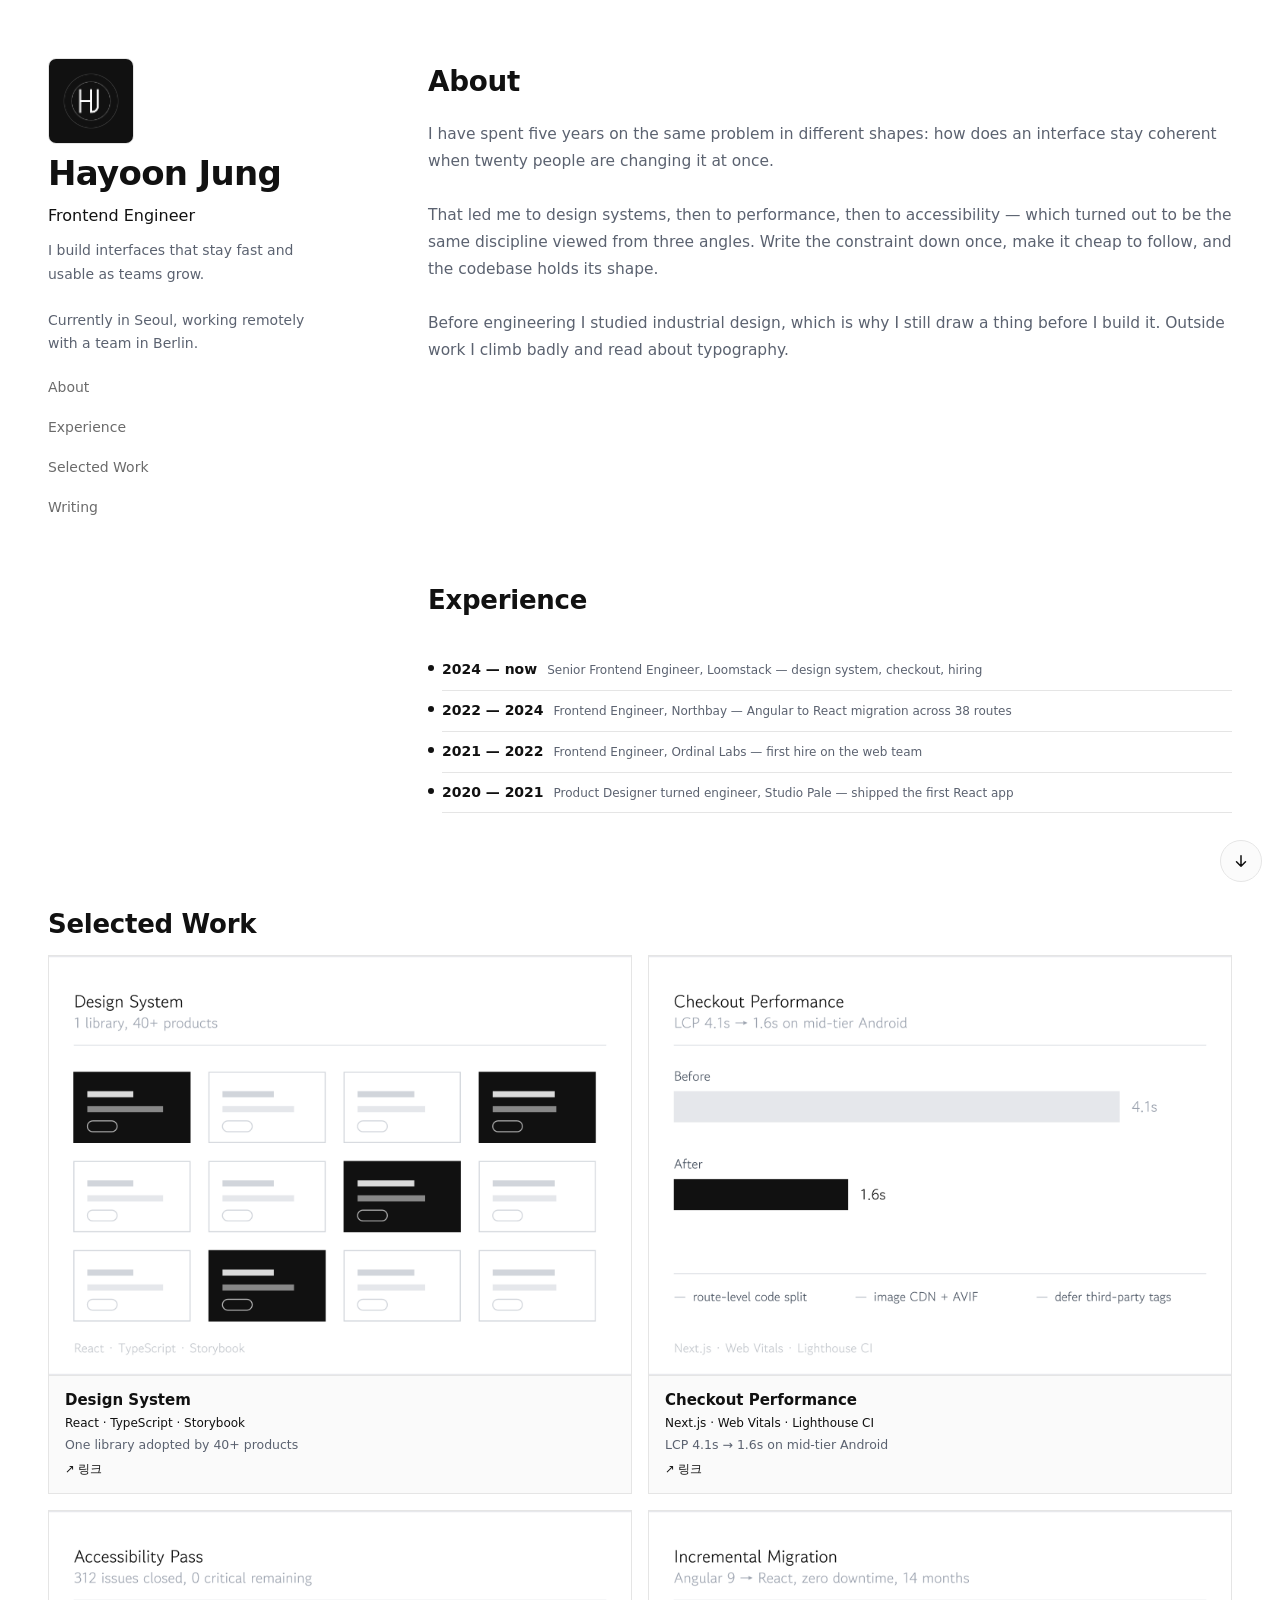
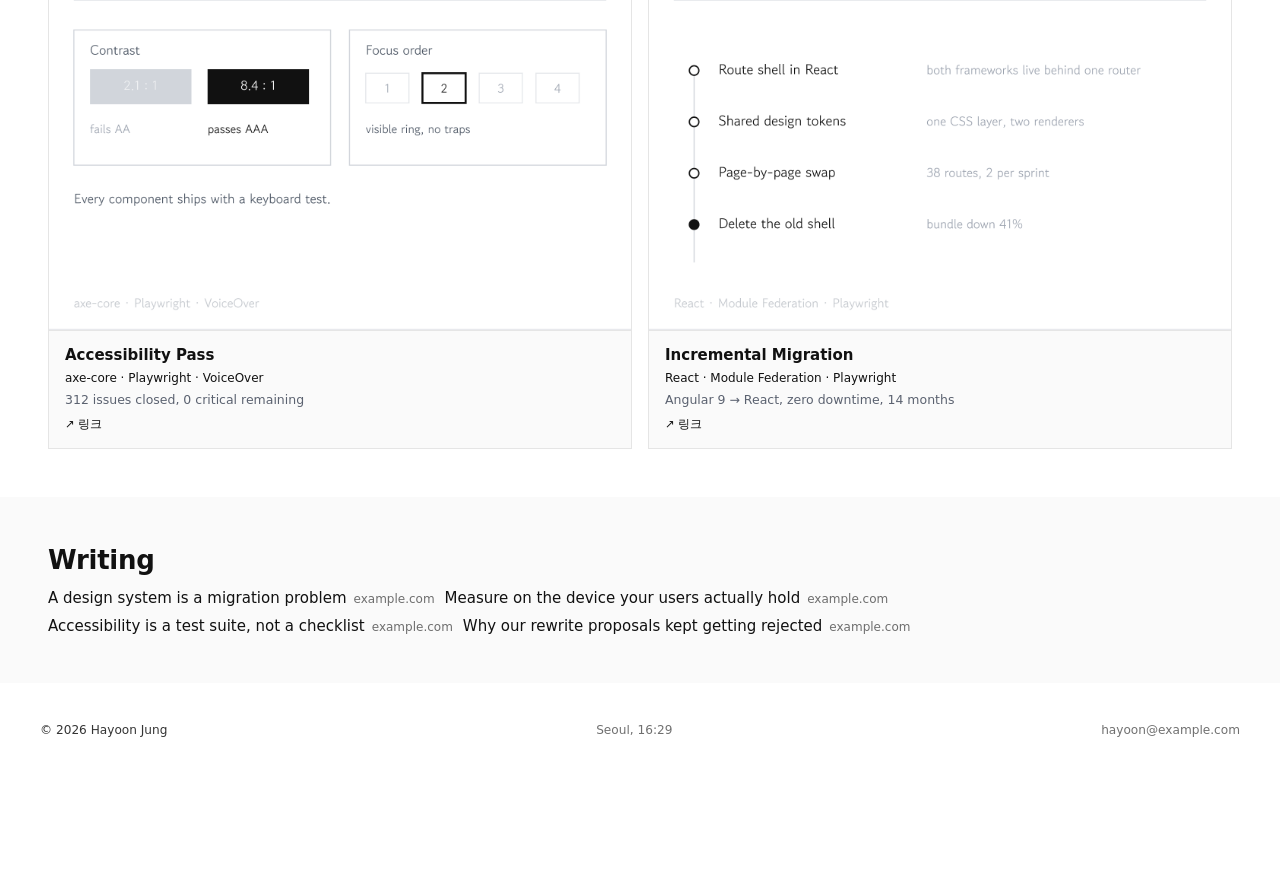
==== index.html @ 818fad0f "견본 15 — 해외 시니어 미니멀형 프론트엔드 포트폴리오 왼쪽 고정 레일 + 오른쪽 스크롤(sticky-split), 아이보리 블랙, 영문. 자격·수상 대신 프로젝트 4개와 각각의" ====
<!doctype html>
<html lang="en">
<head>
  <meta charset="utf-8" />
  <meta name="viewport" content="width=device-width, initial-scale=1" />
  <title>Hayoon Jung — Frontend Engineer</title>
  <meta name="description" content="Frontend engineer with five years on design systems, performance and accessibility. Four selected projects, each with the number that mattered." />
  <meta property="og:type" content="website" />
  <meta property="og:title" content="Hayoon Jung — Frontend Engineer" />
  <meta property="og:description" content="Frontend engineer with five years on design systems, performance and accessibility. Four selected projects, each with the number that mattered." />
  <meta name="twitter:card" content="summary" />
  <link rel="icon" href="data:image/svg+xml,%3Csvg%20xmlns%3D%22http%3A%2F%2Fwww.w3.org%2F2000%2Fsvg%22%20viewBox%3D%220%200%2064%2064%22%3E%3Crect%20width%3D%2264%22%20height%3D%2264%22%20rx%3D%2214%22%20fill%3D%22%23111111%22%2F%3E%3Ctext%20x%3D%2232%22%20y%3D%2234%22%20text-anchor%3D%22middle%22%20dominant-baseline%3D%22central%22%20font-family%3D%22system-ui%2Csans-serif%22%20font-size%3D%2240%22%20font-weight%3D%22700%22%20fill%3D%22%23fff%22%3EH%3C%2Ftext%3E%3C%2Fsvg%3E" />
  <link rel="stylesheet" href="./assets/site.css" />
</head>
<body>
  <div class="wf-page" style="font-family:'Inter', -apple-system, 'Segoe UI', 'Malgun Gothic', 'Apple SD Gothic Neo', 'Noto Sans KR', system-ui, sans-serif;background:#ffffff;--wf-bg:#ffffff;--wf-text:#111111;color:#111111;--wf-surface:#fafafa;--wf-line:#e5e5e5;--wf-muted:#525252;--wf-accent:#111111;--wf-max:1240px;padding:10px 0px;--fx-dot-color:#a3a3a3;--fx-star-color:#525252;--fx-char-color:#111111;gap:0px">
    <div class="wf" style="grid-template-columns:380px minmax(0, 1fr);grid-template-rows:1fr auto;gap:0px">
    <aside class="wf__region is-sticky" style="grid-column:1;grid-row:1 / 3;min-height:520px;border-radius:0px;border-width:0px;border-color:var(--wf-line, currentColor);padding:min(48px, 6vw);line-height:1.65;--wf-muted:#5b6270">
      <div class="wf-aside" style="align-items:flex-start">
        <img class="wf-aside__photo" src="./assets/images/imgp15mark.png" alt="HJ monogram" loading="lazy" style="object-fit:cover;width:86px;height:86px" />
        <h2 class="wf-aside__name">Hayoon Jung</h2>
        <p class="wf-aside__role">Frontend Engineer</p>
        <p class="wf-aside__bio">I build interfaces that stay fast and usable as teams grow.<br /><br />Currently in Seoul, working remotely with a team in Berlin.</p>
        <nav class="wf-nav wf-nav--v" style="gap:10px">
        <a href="#about" class="wf-nav__item">About</a>
        <a href="#experience" class="wf-nav__item">Experience</a>
        <a href="#selected-work" class="wf-nav__item">Selected Work</a>
        <a href="#writing" class="wf-nav__item">Writing</a>
      </nav>
      </div>
    </aside>
    <section class="wf__region" id="about" style="grid-column:2;grid-row:1;min-height:520px;border-radius:0px;border-width:0px;border-color:var(--wf-line, currentColor);padding:min(48px, 6vw);--wf-fs:16px;line-height:1.75;--wf-muted:#5b6270" data-fx="reveal" data-fx-preset="rise" data-fx-duration="700" data-fx-distance="18">
      <div class="wf-sec" style="align-items:flex-start">
        <h2 class="wf-sec__title">About</h2>
        <div class="wf-sec__cols" style="grid-template-columns:repeat(1, minmax(0, 1fr))">
          <p class="wf-sec__body">I have spent five years on the same problem in different shapes: how does an interface stay coherent when twenty people are changing it at once.<br /><br />That led me to design systems, then to performance, then to accessibility — which turned out to be the same discipline viewed from three angles. Write the constraint down once, make it cheap to follow, and the codebase holds its shape.<br /><br />Before engineering I studied industrial design, which is why I still draw a thing before I build it. Outside work I climb badly and read about typography.</p>
        </div>
        
      </div>
    </section>
    <section class="wf__region" id="experience" style="grid-column:2;grid-row:2;min-height:240px;border-radius:0px;border-width:0px;border-color:var(--wf-line, currentColor);padding:min(48px, 6vw);line-height:1.7;--wf-muted:#5b6270" data-fx="reveal" data-fx-preset="rise" data-fx-duration="700" data-fx-distance="18">
      <div class="wf-sec" style="align-items:flex-start">
        <h2 class="wf-sec__title">Experience</h2>
        <div class="wf-sec__cols" style="grid-template-columns:repeat(1, minmax(0, 1fr))">
          <p class="wf-sec__body"></p>
        </div>
        <ol class="wf-time"><li class="wf-time__row"><b>2024 — now</b><span>Senior Frontend Engineer, Loomstack — design system, checkout, hiring</span></li><li class="wf-time__row"><b>2022 — 2024</b><span>Frontend Engineer, Northbay — Angular to React migration across 38 routes</span></li><li class="wf-time__row"><b>2021 — 2022</b><span>Frontend Engineer, Ordinal Labs — first hire on the web team</span></li><li class="wf-time__row"><b>2020 — 2021</b><span>Product Designer turned engineer, Studio Pale — shipped the first React app</span></li></ol>
      </div>
    </section>
    </div>
    <div class="wf wf--row" style="grid-template-columns:repeat(1, minmax(0, 1fr));gap:0px">
      <section class="wf__region" id="selected-work" style="min-height:300px;border-radius:0px;border-width:0px;border-color:var(--wf-line, currentColor);padding:min(48px, 6vw);--wf-muted:#5b6270" data-fx="reveal" data-fx-preset="rise" data-fx-duration="760" data-fx-distance="22">
      <div class="wf-gal">
        <h2 class="wf-sec__title">Selected Work</h2>
        <div class="wf-gal__grid" style="grid-template-columns:repeat(2, minmax(0, 1fr))">
          <a class="wf-card has-detail" href="#detail-x1-1-1"><span class="wf-card__thumb" style="padding-bottom:72%"><img class="wf-card__img" src="./assets/images/imgp15w1.png" alt="Design system component library" loading="lazy" style="object-fit:cover" /></span><span class="wf-card__body">
              <b class="wf-card__title">Design System</b>
              <span class="wf-card__stack">React · TypeScript · Storybook</span>
              <span class="wf-card__desc">One library adopted by 40+ products</span>
              <span class="wf-card__link">↗ 링크</span>
            </span></a>
          <a class="wf-card has-detail" href="#detail-x1-1-2"><span class="wf-card__thumb" style="padding-bottom:72%"><img class="wf-card__img" src="./assets/images/imgp15w2.png" alt="Checkout performance before and after" loading="lazy" style="object-fit:cover" /></span><span class="wf-card__body">
              <b class="wf-card__title">Checkout Performance</b>
              <span class="wf-card__stack">Next.js · Web Vitals · Lighthouse CI</span>
              <span class="wf-card__desc">LCP 4.1s → 1.6s on mid-tier Android</span>
              <span class="wf-card__link">↗ 링크</span>
            </span></a>
          <a class="wf-card has-detail" href="#detail-x1-1-3"><span class="wf-card__thumb" style="padding-bottom:72%"><img class="wf-card__img" src="./assets/images/imgp15w3.png" alt="Accessibility contrast and focus order" loading="lazy" style="object-fit:cover" /></span><span class="wf-card__body">
              <b class="wf-card__title">Accessibility Pass</b>
              <span class="wf-card__stack">axe-core · Playwright · VoiceOver</span>
              <span class="wf-card__desc">312 issues closed, 0 critical remaining</span>
              <span class="wf-card__link">↗ 링크</span>
            </span></a>
          <a class="wf-card has-detail" href="#detail-x1-1-4"><span class="wf-card__thumb" style="padding-bottom:72%"><img class="wf-card__img" src="./assets/images/imgp15w4.png" alt="Incremental migration timeline" loading="lazy" style="object-fit:cover" /></span><span class="wf-card__body">
              <b class="wf-card__title">Incremental Migration</b>
              <span class="wf-card__stack">React · Module Federation · Playwright</span>
              <span class="wf-card__desc">Angular 9 → React, zero downtime, 14 months</span>
              <span class="wf-card__link">↗ 링크</span>
            </span></a>
        </div>
        <div class="wf-detail" id="detail-x1-1-1">
            <a class="wf-detail__scrim" href="#" aria-label="닫기"></a>
            <div class="wf-detail__box">
              <a class="wf-detail__close" href="#" aria-label="닫기">✕</a>
              <img class="wf-detail__img" src="./assets/images/imgp15w1.png" alt="Design system component library" loading="lazy" style="object-fit:cover" />
              <b class="wf-detail__title">Design System</b>
              <span class="wf-card__stack">React · TypeScript · Storybook</span>
              <p class="wf-detail__body">The problem — six teams had six button components. None of them agreed on focus states, and two were inaccessible.<br /><br />What I did — built a single library with tokens for colour, spacing and motion, then wrote a codemod so teams could migrate a screen in an afternoon rather than a sprint.<br /><br />The number that mattered — adoption. 40+ products on the library within a year, because migrating was cheaper than not migrating. That was the design goal, not the component API.</p>
              <a class="wf-card__link" href="https://github.com/" target="_blank" rel="noreferrer noopener">↗ 링크 열기</a>
            </div>
          </div>
        <div class="wf-detail" id="detail-x1-1-2">
            <a class="wf-detail__scrim" href="#" aria-label="닫기"></a>
            <div class="wf-detail__box">
              <a class="wf-detail__close" href="#" aria-label="닫기">✕</a>
              <img class="wf-detail__img" src="./assets/images/imgp15w2.png" alt="Checkout performance before and after" loading="lazy" style="object-fit:cover" />
              <b class="wf-detail__title">Checkout Performance</b>
              <span class="wf-card__stack">Next.js · Web Vitals · Lighthouse CI</span>
              <p class="wf-detail__body">The problem — checkout felt fine on our laptops and was unusable on the devices most of our customers actually had.<br /><br />What I did — measured on a real mid-tier Android instead of a throttled desktop, then went after the three biggest costs: route-level code splitting, an image CDN with AVIF, and deferring third-party tags that nobody owned.<br /><br />The number that mattered — 4.1s to 1.6s LCP, and a Lighthouse CI budget in the pipeline so it stays there. Conversion moved too, but the budget is what keeps it honest.</p>
              <a class="wf-card__link" href="https://github.com/" target="_blank" rel="noreferrer noopener">↗ 링크 열기</a>
            </div>
          </div>
        <div class="wf-detail" id="detail-x1-1-3">
            <a class="wf-detail__scrim" href="#" aria-label="닫기"></a>
            <div class="wf-detail__box">
              <a class="wf-detail__close" href="#" aria-label="닫기">✕</a>
              <img class="wf-detail__img" src="./assets/images/imgp15w3.png" alt="Accessibility contrast and focus order" loading="lazy" style="object-fit:cover" />
              <b class="wf-detail__title">Accessibility Pass</b>
              <span class="wf-card__stack">axe-core · Playwright · VoiceOver</span>
              <p class="wf-detail__body">The problem — an audit came back with 312 findings and the team had no idea where to start.<br /><br />What I did — sorted by &quot;how many screens does this touch&quot;, fixed the shared components first, and added axe-core to the component test suite so the same class of bug could not come back.<br /><br />The number that mattered — not 312 closed, but zero critical issues twelve months later. The suite catches them before review now.</p>
              <a class="wf-card__link" href="https://github.com/" target="_blank" rel="noreferrer noopener">↗ 링크 열기</a>
            </div>
          </div>
        <div class="wf-detail" id="detail-x1-1-4">
            <a class="wf-detail__scrim" href="#" aria-label="닫기"></a>
            <div class="wf-detail__box">
              <a class="wf-detail__close" href="#" aria-label="닫기">✕</a>
              <img class="wf-detail__img" src="./assets/images/imgp15w4.png" alt="Incremental migration timeline" loading="lazy" style="object-fit:cover" />
              <b class="wf-detail__title">Incremental Migration</b>
              <span class="wf-card__stack">React · Module Federation · Playwright</span>
              <p class="wf-detail__body">The problem — a rewrite had been proposed twice and rejected twice, correctly. The application could not stop shipping for a year.<br /><br />What I did — put a React shell around the existing router so both frameworks could run behind one URL space, shared the design tokens as a plain CSS layer, then moved two routes per sprint.<br /><br />The number that mattered — zero downtime across 38 routes, and a 41% smaller bundle once the old shell came out. Slower than a rewrite on paper. Finished, which the rewrites never were.</p>
              <a class="wf-card__link" href="https://github.com/" target="_blank" rel="noreferrer noopener">↗ 링크 열기</a>
            </div>
          </div>
      </div>
    </section>
    </div>
    <div class="wf wf--row" style="grid-template-columns:repeat(1, minmax(0, 1fr));gap:0px">
      <section class="wf__region" id="writing" style="min-height:180px;border-radius:0px;border-width:0px;border-color:var(--wf-line, currentColor);padding:min(48px, 6vw);background-color:#fafafa;--wf-muted:#5b6270" data-fx="reveal" data-fx-preset="rise" data-fx-duration="700" data-fx-distance="18">
      <div class="wf-links wf-links--text" style="align-items:flex-start">
        <h2 class="wf-sec__title">Writing</h2>
        <div class="wf-links__row">
          <a class="wf-link" href="https://example.com/" target="_blank" rel="noreferrer noopener">A design system is a migration problem<em class="wf-link__url">example.com</em></a>
          <a class="wf-link" href="https://example.com/" target="_blank" rel="noreferrer noopener">Measure on the device your users actually hold<em class="wf-link__url">example.com</em></a>
          <a class="wf-link" href="https://example.com/" target="_blank" rel="noreferrer noopener">Accessibility is a test suite, not a checklist<em class="wf-link__url">example.com</em></a>
          <a class="wf-link" href="https://example.com/" target="_blank" rel="noreferrer noopener">Why our rewrite proposals kept getting rejected<em class="wf-link__url">example.com</em></a>
        </div>
      </div>
    </section>
    </div>
    <div class="wf wf--row" style="grid-template-columns:repeat(1, minmax(0, 1fr));gap:0px">
      <div class="wf__region" id="contact" style="min-height:180px;border-radius:0px;border-width:0px;border-color:var(--wf-line, currentColor);padding:min(40px, 6vw);--wf-fs:14px;--wf-muted:#5b6270"><footer class="wf-bar wf-bar--foot" style="justify-content:space-between">
        <span class="wf-foot__text">© 2026 Hayoon Jung</span>
        
        <span class="wf-foot__time" data-wf-clock="Asia/Seoul" data-wf-city="Seoul">Seoul, 16:29</span>
        <a class="wf-foot__mail" href="mailto:hayoon@example.com">hayoon@example.com</a>
      </footer></div>
    </div>
    <a class="wf-down" href="#about" aria-label="아래로 이동"><svg width="18" height="18" viewBox="0 0 24 24" fill="none" stroke="currentColor" stroke-width="2" stroke-linecap="round" stroke-linejoin="round"><path d="M12 5v14M6 13l6 6 6-6"/></svg></a>
  </div>
  <script type="module" src="./assets/init.js"></script>
</body>
</html>
---- assets/site.css ----
/* 레이아웃 + 파트 스타일. 편집기 전용 규칙은 걷어냈습니다. */
@font-face{font-family:'Inter';font-style:normal;font-weight:400;font-display:swap;src:url(./fonts/inter-400.woff2) format('woff2');}
@font-face{font-family:'Inter';font-style:normal;font-weight:700;font-display:swap;src:url(./fonts/inter-700.woff2) format('woff2');}

/**
 * _core/core.css
 * 모든 효과가 공유하는 최소한의 기반 스타일.
 * 이 파일 하나만 먼저 불러오고, 효과별 style.css를 뒤에 붙이면 됩니다.
 */

/* ------------------------------------------------------------------ *
 * 공용 토큰
 * 포트폴리오 테마에 맞춰 :root에서 덮어쓰면 8개 효과가 한꺼번에 따라옵니다.
 * ------------------------------------------------------------------ */
:root {
  --fx-ease: cubic-bezier(0.22, 1, 0.36, 1);      /* 감속 위주, 고급스러운 느낌 */
  --fx-ease-out: cubic-bezier(0.16, 1, 0.3, 1);
  --fx-duration: 420ms;
  --fx-duration-fast: 220ms;

  --fx-radius: 16px;
  --fx-surface: #ffffff;
  --fx-surface-2: #f4f5f7;
  --fx-border: rgba(0, 0, 0, 0.08);
  --fx-text: #16181d;
  --fx-text-dim: #6b7280;
  --fx-accent: #5b5bd6;
  --fx-glare: rgba(255, 255, 255, 0.55);
  --fx-shadow: 0 10px 30px -12px rgba(16, 18, 29, 0.28);
}
@media (prefers-color-scheme: dark) {
  :root {
    --fx-surface: #16181d;
    --fx-surface-2: #1e2027;
    --fx-border: rgba(255, 255, 255, 0.1);
    --fx-text: #f2f3f5;
    --fx-text-dim: #9ca3af;
    --fx-glare: rgba(255, 255, 255, 0.22);
    --fx-shadow: 0 12px 34px -14px rgba(0, 0, 0, 0.7);
  }
}
/* 사용자가 테마 토글로 강제 지정하는 경우 (html[data-theme]) */
:root[data-theme='dark'] {
  --fx-surface: #16181d;
  --fx-surface-2: #1e2027;
  --fx-border: rgba(255, 255, 255, 0.1);
  --fx-text: #f2f3f5;
  --fx-text-dim: #9ca3af;
  --fx-glare: rgba(255, 255, 255, 0.22);
  --fx-shadow: 0 12px 34px -14px rgba(0, 0, 0, 0.7);
}
:root[data-theme='light'] {
  --fx-surface: #ffffff;
  --fx-surface-2: #f4f5f7;
  --fx-border: rgba(0, 0, 0, 0.08);
  --fx-text: #16181d;
  --fx-text-dim: #6b7280;
  --fx-glare: rgba(255, 255, 255, 0.55);
  --fx-shadow: 0 10px 30px -12px rgba(16, 18, 29, 0.28);
}
/* ------------------------------------------------------------------ *
 * 마운트 상태 클래스
 * ------------------------------------------------------------------ */

/* JS가 붙었다는 표시. CSS에서 "JS 없을 때"와 분기할 때 씁니다. */
.fx {
  /* 3D 변환 시 텍스트가 흐려지는 것을 줄입니다. */
  -webkit-font-smoothing: antialiased;
}
/*
 * 가드에 걸려 꺼진 상태.
 * 왜 꺼졌는지는 DOM의 data-fx-skipped 속성에 남습니다.
 * (devtools에서 요소를 보면 reduced-motion / no-webgl / device-tier 등이 보입니다)
 */
.fx-inert {
  /* 효과가 없어도 레이아웃이 깨지지 않도록 변환만 중립화합니다. */
  transform: none !important;
}
/* ------------------------------------------------------------------ *
 * 안전망
 * 개별 효과는 각자 가드를 갖지만, CSS 트랜지션까지 남는 경우를 대비합니다.
 * .fx 하위로만 좁게 적용해 페이지 전체 애니메이션을 건드리지 않습니다.
 * ------------------------------------------------------------------ */
@media (prefers-reduced-motion: reduce) {
  .fx,
  .fx * {
    animation-duration: 0.01ms !important;
    animation-iteration-count: 1 !important;
    transition-duration: 0.01ms !important;
    scroll-behavior: auto !important;
  }
}
/* ------------------------------------------------------------------ *
 * 접근성: 키보드 포커스는 어떤 3D 효과 위에서도 보여야 합니다.
 * ------------------------------------------------------------------ */
.fx :focus-visible,
.fx:focus-visible {
  outline: 2px solid var(--fx-accent);
  outline-offset: 3px;
  border-radius: 6px;
}
/* 스크린 리더 전용 텍스트(효과 설명 등에 사용) */
.fx-sr-only {
  position: absolute;
  width: 1px;
  height: 1px;
  padding: 0;
  margin: -1px;
  overflow: hidden;
  clip: rect(0, 0, 0, 0);
  white-space: nowrap;
  border: 0;
}

/* 캔버스(iframe) 안에서만 쓰이는 스타일. 에디터 UI로 새지 않습니다. */

* { box-sizing: border-box; }
html, body {
  margin: 0;
  padding: 0;
  min-height: 100%;
  -webkit-font-smoothing: antialiased;
}
button { font: inherit; color: inherit; }
/* 와이어프레임 안의 모든 글자에 적용되는 줄바꿈 규칙 */
.wf-page, .wf-page * {
  word-break: keep-all;       /* 한글: 어절 단위로 끊기 */
  overflow-wrap: anywhere;    /* 그래도 안 들어가면 강제로 */
}
/* ── 페이지 골격 ───────────────────────────────────────────── */

.wf-page {
  min-height: 100vh;
  display: flex;
  flex-direction: column;
  padding: 10px;
  /* 그리드 가이드(.wf-guide)의 기준 상자 */
  position: relative;
}
/*
 * 그리드 가이드 — 컬럼(연한 칠) + 거터(빈 칸)를 페이지 위에 겹쳐 그립니다.
 * 콘텐츠 최대 폭(--wf-max)에 맞춰 가운데 정렬되므로 본문 컬럼과 일치합니다.
 * 편집 화면 전용: 결과물 HTML에는 이 요소 자체가 나가지 않습니다.
 */
.wf-guide {
  position: absolute;
  top: 10px; bottom: 10px;
  max-width: var(--wf-max);
  margin: 0 auto;
  pointer-events: none;
  z-index: 30;
  background: repeating-linear-gradient(
    90deg,
    rgba(79, 107, 255, 0.09) 0,
    rgba(79, 107, 255, 0.09) var(--gcw),
    transparent var(--gcw),
    transparent calc(var(--gcw) + var(--ggap))
  );
  outline: 1px dashed rgba(79, 107, 255, 0.35);
  outline-offset: -1px;
}
.wf { display: grid; align-content: start; }
/* 뼈대 격자만 남는 높이를 채웁니다 — 추가 행이 위에 와도 흔들리지 않게
   :first-child가 아니라 '추가 행이 아닌 격자'로 가립니다. */
.wf-page > .wf:not(.wf--row) { flex: 1; }
.wf--row { position: relative; }
/* ── 영역 ──────────────────────────────────────────────────── */

.wf__region {
  position: relative;
  display: flex; flex-direction: column;
  gap: 10px;
  min-width: 0;   /* grid 아이템 기본값(auto)이면 콘텐츠가 칸을 밀어냅니다 */
  min-height: 0;
  overflow: hidden;
  border-style: solid;
  border-color: transparent;
  transition: border-color 0.14s, background 0.14s;
}
.wf__region.is-filled {
  border-color: var(--wf-line, currentColor);
  cursor: pointer;
}
/*
 * 스크롤에 고정되는 영역.
 *
 * 두 가지가 빠져 있어서 **내려갈 때 아래 내용이 그대로 비쳐 보였습니다.**
 *
 *   z-index  없으면 `auto`입니다. sticky라도 나중에 오는 형제가 위로 올라오므로
 *            고정된 헤더 위로 본문이 지나갑니다.
 *   배경     영역 기본 배경은 투명입니다. 고정 헤더 뒤로 글자가 흘러가는 것이
 *            그대로 보입니다.
 *
 * 배경은 `--wf-bg` 변수로 받습니다. `inherit`으로 해 봤더니 투명이 그대로
 * 나왔습니다 — 상속은 **직접 부모**(.wf--row, 투명)에서 받고 조부모인
 * `.wf-page`까지 올라가지 않기 때문입니다. CSS 변수는 손자까지 상속되므로
 * 이 방법만 동작합니다. 테마가 바뀌면 따라오고, 사용자가 이 영역에 색을 정하면
 * 인라인이 이겨서 그 색을 씁니다.
 *
 * 값을 4로 둔 것은 편집 표식(.wf__tag는 3)보다는 위, 모달(40)보다는 아래라는 뜻입니다.
 * 더 세밀하게 겹치는 순서를 정하려면 영역 설정의 '레이어 순서'가 이 값을 덮습니다.
 */
.wf__region.is-sticky {
  position: sticky;
  top: 10px;
  align-self: start;
  z-index: 4;
  background-color: var(--wf-bg, transparent);
}
.wf__region.has-divider { border-bottom-color: var(--wf-line); }
/*
 * 내릴 땐 숨기고 올리면 보이는 고정 바(hideOnScroll).
 * 방향 감지는 캔버스(Canvas)와 결과물(init.js)의 몇 줄짜리 리스너가 하고,
 * 여기서는 미끄러져 들어오고 나가는 움직임만 맡습니다.
 */
[data-hide-scroll],
.wf-headbar:has([data-hide-scroll]) { transition: transform 0.28s ease; }
.wf-nav-hidden { transform: translateY(-130%) !important; }
/* ── 메뉴 ──────────────────────────────────────────────────── */

/*
 * gap 기본값이 CSS에 있어야 합니다.
 *
 * 캔버스의 Menu는 `gap`을 인라인으로 주는데(기본 26px), 내보내기의 `menuHTML`은
 * 파트가 gap을 정해 두지 않으면 인라인을 아예 안 붙였습니다. Top Header·Header는
 * gap 옵션이 없어서 **결과물에서만 메뉴가 다 붙어 버렸습니다.**
 * 기본값을 CSS로 내려 두면 인라인이 있든 없든 같은 모양이 됩니다.
 */
.wf-nav { display: flex; align-items: center; flex-wrap: wrap; gap: 26px; }
.wf-nav--v { flex-direction: column; align-items: flex-start; gap: 10px; }
.wf-nav__item {
  background: none; border: 0; padding: 3px 0;
  font-size: 0.9333em; cursor: pointer;
  opacity: 0.62;
  border-bottom: 1.5px solid transparent;
}
.wf-nav__item:hover { opacity: 1; }
.wf-nav__item.is-current { opacity: 1; font-weight: 600; border-bottom-color: var(--wf-accent); }
/* ── 다크/라이트 토글 버튼 ─────────────────────────────────────
 * 라이트에서는 달(☾), 다크에서는 해(☀)를 보여줍니다 — 누르면 무엇이
 * 되는지를 아이콘이 말해 줍니다. 색 전환은 .wf-page의 토큰 교체가 맡고,
 * 여기서는 부드럽게 넘어가는 transition만 둡니다. */
.wf-mode {
  flex: none;
  width: 32px; height: 32px;
  display: inline-flex; align-items: center; justify-content: center;
  border: 1px solid var(--wf-line, currentColor);
  /* 원이 아니라 살짝 둥근 사각형 — 요즘 툴바 버튼의 관습입니다. */
  border-radius: 8px;
  background: var(--wf-surface, transparent);
  color: inherit;
  line-height: 1;
  cursor: pointer;
  opacity: 0.85;
  transition: border-color 0.18s, background 0.18s, opacity 0.18s;
}
.wf-mode:hover { border-color: var(--wf-accent); opacity: 1; }
.wf-mode__sun { display: none; }
.wf-page.is-dark .wf-mode__sun { display: inline; }
.wf-page.is-dark .wf-mode__moon { display: none; }
/* 토큰이 갈아끼워질 때 화면 전체가 부드럽게 넘어갑니다. */
.wf-page { transition: background 0.25s ease, color 0.25s ease; }
/* ── 파트 ──────────────────────────────────────────────────── */

.wf-bar {
  display: flex; align-items: center; gap: 16px;
  width: 100%; min-width: 0;
  flex-wrap: wrap;
}
.wf-bar > * { min-width: 0; }
.wf-bar__logo {
  font-size: 1.1333em; font-weight: 700;
  white-space: nowrap; overflow: hidden; text-overflow: ellipsis;
  flex: 0 1 auto;
}
.wf-bar--foot { font-size: 0.8667em; opacity: 0.85; }
.wf-foot__mail { opacity: 0.7; }
.wf-foot__time { font-variant-numeric: tabular-nums; opacity: 0.7; }
.wf-btn {
  display: inline-block;
  padding: 11px 24px;
  background: var(--wf-accent);
  color: #fff;
  font-size: 0.9333em; font-weight: 600;
  border-radius: inherit;
  /* 결과물에서는 <a>라 밑줄이 붙습니다 — 캔버스의 <button>과 같게 지웁니다. */
  text-decoration: none;
}
.wf-btn--sm { padding: 7px 15px; font-size: 0.8667em; }
.wf-hero {
  min-width: 0;
  display: flex; flex-direction: column; gap: 16px;
  justify-content: center; flex: 1;
  width: 100%; max-width: var(--wf-max); margin: 0 auto;
}
.wf-hero__title { margin: 0; line-height: 1.15; white-space: pre-line; letter-spacing: -0.02em; }
.wf-hero__sub { margin: 0; font-size: 1.1333em; color: var(--wf-muted); white-space: pre-line; }
.wf-aside {
  min-width: 0; display: flex; flex-direction: column; gap: 10px; width: 100%; }
.wf-aside__name { margin: 0; font-size: 2.2667em; line-height: 1.15; letter-spacing: -0.02em; }
.wf-aside__role { margin: 0; font-size: 1.0667em; }
.wf-aside__bio { margin: 0 0 8px; font-size: 0.9333em; color: var(--wf-muted); white-space: pre-line; }
.wf-sec {
  min-width: 0; display: flex; flex-direction: column; gap: 14px; width: 100%; max-width: var(--wf-max); margin: 0 auto; }
.wf-sec__title { margin: 0; font-size: 1.7333em; letter-spacing: -0.01em; }
.wf-sec__cols { display: grid; gap: 22px; width: 100%; }
.wf-sec__cols > * { min-width: 0; }
.wf-sec__body { margin: 0; font-size: 0.9667em; line-height: 1.75; color: var(--wf-muted); white-space: pre-line; }
.wf-gal {
  min-width: 0; display: flex; flex-direction: column; gap: 16px; width: 100%; max-width: var(--wf-max); margin: 0 auto; }
.wf-gal__grid { display: grid; gap: 16px; width: 100%; }
.wf-gal__grid > * { min-width: 0; }
.wf-card {
  display: flex; flex-direction: column;
  min-width: 0;
  background: var(--wf-surface);
  border: 1px solid var(--wf-line);
  border-radius: inherit;
  overflow: hidden;
}
.wf-card__thumb {
  position: relative; display: block; width: 100%;
  background: linear-gradient(135deg,
    color-mix(in srgb, var(--wf-accent) 14%, transparent),
    color-mix(in srgb, var(--wf-accent) 4%, transparent));
  border-bottom: 1px solid var(--wf-line);
}
.wf-card__thumb em {
  position: absolute; inset: 0;
  display: grid; place-items: center;
  font-style: normal; font-size: 0.8667em; color: var(--wf-muted);
}
.wf-card__body {
  display: flex; flex-direction: column; gap: 5px;
  padding: 14px 16px 16px;
  min-width: 0;
}
.wf-card__title { font-size: 1.0em; font-weight: 700; line-height: 1.35; }
.wf-card__stack { font-size: 0.8em; color: var(--wf-accent); }
.wf-card__desc { font-size: 0.8333em; line-height: 1.65; color: var(--wf-muted); }
.wf-card__link { margin-top: 2px; font-size: 0.7667em; color: var(--wf-accent); }
/* 태그 목록 (스킬 등) */
.wf-tags { display: flex; flex-wrap: wrap; gap: 7px; }
.wf-tag {
  display: inline-flex; align-items: baseline; gap: 5px;
  padding: 4px 11px;
  border: 1px solid var(--wf-line); border-radius: 999px;
  font-size: 0.8333em;
}
.wf-tag em { font-style: normal; font-size: 0.7em; color: var(--wf-muted); }
/* 깃허브 리드미 배지 — shields.io 모양. 브랜드색(--bdg-*)은 인라인으로 실립니다.
 * 밝은 브랜드색(노랑·하늘)은 techColors.js가 검정 글자를 골라 줍니다. */
.wf-tag--badge {
  border: 0;
  border-radius: 4px;
  padding: 5px 11px;
  background: var(--bdg-bg, #555);
  color: var(--bdg-fg, #fff);
  font-size: 0.7667em;
  font-weight: 600;
  letter-spacing: 0.01em;
  align-items: center; /* 로고와 글자의 세로 중심을 맞춥니다 (기본은 baseline) */
}
.wf-tag__logo { width: 1.05em; height: 1.05em; flex: none; }
.wf-tag--badge em {
  color: inherit;
  opacity: 0.8;
  margin-left: 7px;
  padding-left: 7px;
  border-left: 1px solid color-mix(in srgb, currentColor 35%, transparent);
}
/* ── 스킬 태그 마퀴 ─────────────────────────────────────────────
 * 같은 세트 두 벌을 이어 붙이고 트랙을 -50% 밀면 이음새 없이 무한히 흐릅니다.
 * 세트 안 간격과 세트 끝 여백(padding-right)이 같아야 이음새가 안 보입니다.
 * 양끝은 마스크로 페이드 — 잘려 나가는 태그가 부드럽게 사라집니다.
 */
.wf-marquee {
  width: 100%;
  overflow: hidden;
  -webkit-mask-image: linear-gradient(90deg, transparent, #000 8%, #000 92%, transparent);
  mask-image: linear-gradient(90deg, transparent, #000 8%, #000 92%, transparent);
}
.wf-marquee__track {
  display: flex;
  width: max-content;
  animation: wf-marquee var(--marq-t, 20s) linear infinite;
}
.wf-marquee__set { display: flex; gap: 7px; padding-right: 7px; }
@keyframes wf-marquee { to { transform: translateX(-50%); } }
@media (prefers-reduced-motion: reduce) {
  /* 흐르지 않고 보통 태그 줄처럼 놓입니다. 두 번째 벌은 치웁니다. */
  .wf-marquee__track { animation: none; flex-wrap: wrap; }
  .wf-marquee__set[aria-hidden] { display: none; }
  .wf-marquee { -webkit-mask-image: none; mask-image: none; }
}
/* ── 배너 ① Cover — 큰 이미지 + 문구 ──────────────────────────
 * 이미지는 절대 배치로 깔고 문구만 위로 띄웁니다. 어둡게(veil)는 필터가
 * 아니라 덮개입니다 — 필터로 하면 그 위 글자까지 함께 어두워집니다.
 */
.wf-cover {
  position: relative;
  display: flex; flex-direction: column;
  width: 100%;
  overflow: hidden;
  border-radius: inherit;
}
.wf-cover__img,
.wf-cover__empty {
  position: absolute; inset: 0;
  width: 100%; height: 100%;
  object-fit: cover;
  display: block;
}
/* 이미지가 없을 때 — 무엇을 채울 자리인지 보이는 은은한 격자 */
.wf-cover__empty {
  background:
    repeating-linear-gradient(45deg, var(--wf-surface, #8882) 0 10px, transparent 10px 20px),
    var(--wf-surface, #8881);
  opacity: 0.5;
}
.wf-cover__veil {
  position: absolute; inset: 0;
  background: #000;
  pointer-events: none;
}
.wf-cover__body {
  position: relative; z-index: 1;
  display: flex; flex-direction: column; gap: 8px;
  padding: min(40px, 5vw);
  max-width: var(--wf-max);
}
.wf-cover__title {
  font-size: clamp(1.4em, 4.4vw, 2.8em);
  font-weight: 800; line-height: 1.15; letter-spacing: -0.02em;
  color: #fff;
  white-space: pre-line;
  text-shadow: 0 2px 24px rgba(0, 0, 0, 0.35);
}
.wf-cover__sub { font-size: 1.0667em; color: rgba(255, 255, 255, 0.86); }
/* 켄번즈 — 아주 느린 확대. '움직임'보다 '숨쉬기'에 가깝습니다. */
.wf-cover.is-kb .wf-cover__img { animation: wf-kenburns 26s ease-in-out infinite alternate; }
@keyframes wf-kenburns {
  from { transform: scale(1) translate(0, 0); }
  to { transform: scale(1.12) translate(-1.5%, -1%); }
}
/*
 * 스크롤 따라 확대 — 배너가 화면을 지나는 동안 커집니다.
 * view() 타임라인이라 스크립트 0. 미지원이면 그냥 정지 이미지입니다.
 */
.wf-cover.is-zoom .wf-cover__img {
  animation: wf-cover-zoom linear both;
  animation-timeline: view();
  animation-range: cover 0% cover 100%;
  animation-duration: 1ms;   /* 뷰 타임라인에선 무시되지만 없으면 시작하지 않습니다 */
}
@keyframes wf-cover-zoom { from { transform: scale(1); } to { transform: scale(1.18); } }
@media (prefers-reduced-motion: reduce) {
  .wf-cover.is-kb .wf-cover__img,
  .wf-cover.is-zoom .wf-cover__img { animation: none; }
}
/* ── 배너 ② Marquee — 큰 글씨가 흐르는 띠 ────────────────────── */
.wf-mq {
  width: 100%;
  overflow: hidden;
  display: flex; align-items: center;
  border-radius: inherit;
}
.wf-mq__track {
  display: flex;
  width: max-content;
  animation: wf-marquee var(--mq-t, 26s) linear infinite;
  animation-direction: var(--mq-dir, normal);
}
.wf-mq__set { display: flex; align-items: center; }
.wf-mq__txt {
  font-size: var(--mq-size, 2.6em);
  font-weight: 800; letter-spacing: -0.02em; line-height: 1.1;
  white-space: nowrap;
}
.wf-mq__sep {
  font-size: calc(var(--mq-size, 2.6em) * 0.62);
  font-style: normal;
  color: var(--wf-accent);
  padding: 0 0.35em;
}
/* 윤곽 글자 — 채움을 비우고 선만 남깁니다. 큰 글씨에서 인상이 강합니다. */
.wf-mq.is-outline .wf-mq__txt {
  color: transparent;
  -webkit-text-stroke: 1.5px currentColor;
}
.wf-mq.is-pausable:hover .wf-mq__track { animation-play-state: paused; }
@media (prefers-reduced-motion: reduce) {
  /* 흐르지 않고 한 줄만 남깁니다 — 넘치는 부분은 잘립니다. */
  .wf-mq__track { animation: none; }
  .wf-mq__set[aria-hidden] { display: none; }
}
/* ── 배너 ③ CTA — 행동 유도 + 버튼 ───────────────────────────── */
.wf-cta {
  position: relative;
  display: flex; flex-direction: column; gap: 12px;
  width: 100%; max-width: var(--wf-max); margin: 0 auto;
  justify-content: center;
  border-radius: inherit;
}
.wf-cta__title {
  font-size: clamp(1.2em, 3vw, 1.9em);
  font-weight: 700; line-height: 1.25; letter-spacing: -0.01em;
}
.wf-cta__sub { font-size: 1.0667em; color: var(--wf-muted); }
.wf-cta__btn { margin-top: 6px; }
/*
 * 배경 그라디언트 흐름 — 강조색 주변을 아주 천천히 오갑니다.
 * 영역 배경색을 덮지 않도록 뒤에 깔고, 내용은 z-index로 올립니다.
 */
.wf-cta.is-grad::before {
  content: '';
  position: absolute; inset: calc(-1 * min(44px, 6vw));
  z-index: 0;
  border-radius: inherit;
  background: linear-gradient(
    100deg,
    color-mix(in srgb, var(--wf-accent) 22%, transparent),
    color-mix(in srgb, var(--wf-accent) 6%, transparent),
    color-mix(in srgb, var(--wf-accent) 22%, transparent)
  );
  background-size: 220% 100%;
  animation: wf-cta-grad 14s ease-in-out infinite alternate;
}
.wf-cta.is-grad > * { position: relative; z-index: 1; }
@keyframes wf-cta-grad { from { background-position: 0% 50%; } to { background-position: 100% 50%; } }
@media (prefers-reduced-motion: reduce) {
  .wf-cta.is-grad::before { animation: none; }
}
/* ── 영역 안 자유 배치 ─────────────────────────────────────────
 * 영역은 격자에 그대로 두고, **안의 항목들**(제목·부제·버튼 …)만 원하는
 * 자리에 놓습니다. 자리는 영역이 변수로 실어 보내고(--fiNx/--fiNy),
 * 실제 배치는 아래 nth-child 규칙이 합니다 — 마크업을 건드리지 않으므로
 * 캔버스와 내보낸 결과물이 같은 그림을 그립니다.
 *
 * 본문을 고를 때 편집 전용 클래스 이름(.wf__tag 등)을 쓰면 안 됩니다 — 내보낼 때
 * 그 규칙이 통째로 걷힙니다(stripEditorCss). 그래서 요소 이름으로 가릅니다.
 *
 * `> div`가 아니라 `> :not(span, button)`인 이유: 편집 화면에서는 파트 본문이 늘
 * div지만 **내보낸 결과물에서는 다릅니다.** 푸터 본문은 의미 태그를 살려 `<footer>`로
 * 나가므로 `> div`가 빗나가, 자유 배치를 켠 푸터가 편집 화면과 다르게 그려졌습니다.
 * 편집 표식은 span(칩·손잡이·배지)과 button(테두리 + 버튼)뿐이라 그 둘만 빼면
 * 본문이 정확히 잡힙니다 — button을 빼먹으면 + 버튼이 본문으로 오인되어
 * 끌기가 죽고 + 버튼 모양도 망가집니다(실제 있었던 사고).
 * `:not()`에 목록으로 넣으면 특이도가 태그 하나 값 그대로라 우선순위가 안 변합니다.
 */
.wf__region.is-freeitems > :not(span, button) {
  position: relative;
  height: 100%;
  display: block;
}
/*
 * 건드리지 않는 것들 — `.wf-i` 로 줄여 부릅니다(아래 선택자에 반복해 씁니다).
 *
 * 슬라이더의 라디오·트랙·점, 갤러리 상세 모달, 커버의 배경·가림막, 마퀴 트랙은
 * 자기 규칙(inset: 0 · position: fixed · width: max-content)으로 자리를
 * 잡습니다. 여기서 absolute와 left/top을 덮어씌우면 파트가 통째로 망가집니다 —
 * 트랙이 쪼그라들고, 상세 모달이 화면 밖으로 밀려납니다.
 *
 * :where()는 특이도가 0이라 아래 규칙들의 우선순위는 그대로입니다.
 * Wireframe.jsx의 FIXED_ITEMS와 **같은 목록**이어야 합니다 — 한쪽만 고치면
 * 끌 수는 있는데 화면은 안 따라오는(또는 그 반대) 상태가 됩니다.
 */
.wf__region.is-freeitems > :not(span, button) > *:not(:where(.wf-sld__r, .wf-sld__track, .wf-sld__dots, .wf-detail, .wf-cover__img, .wf-cover__empty, .wf-cover__veil, .wf-mq__track)) {
  position: absolute;
  margin: 0;
  max-width: 92%;
}
.wf__region.is-freeitems > :not(span, button) > *:not(:where(.wf-sld__r, .wf-sld__track, .wf-sld__dots, .wf-detail, .wf-cover__img, .wf-cover__empty, .wf-cover__veil, .wf-mq__track)):nth-child(1) { left: var(--fi1x, auto); top: var(--fi1y, auto); }
.wf__region.is-freeitems > :not(span, button) > *:not(:where(.wf-sld__r, .wf-sld__track, .wf-sld__dots, .wf-detail, .wf-cover__img, .wf-cover__empty, .wf-cover__veil, .wf-mq__track)):nth-child(2) { left: var(--fi2x, auto); top: var(--fi2y, auto); }
.wf__region.is-freeitems > :not(span, button) > *:not(:where(.wf-sld__r, .wf-sld__track, .wf-sld__dots, .wf-detail, .wf-cover__img, .wf-cover__empty, .wf-cover__veil, .wf-mq__track)):nth-child(3) { left: var(--fi3x, auto); top: var(--fi3y, auto); }
.wf__region.is-freeitems > :not(span, button) > *:not(:where(.wf-sld__r, .wf-sld__track, .wf-sld__dots, .wf-detail, .wf-cover__img, .wf-cover__empty, .wf-cover__veil, .wf-mq__track)):nth-child(4) { left: var(--fi4x, auto); top: var(--fi4y, auto); }
.wf__region.is-freeitems > :not(span, button) > *:not(:where(.wf-sld__r, .wf-sld__track, .wf-sld__dots, .wf-detail, .wf-cover__img, .wf-cover__empty, .wf-cover__veil, .wf-mq__track)):nth-child(5) { left: var(--fi5x, auto); top: var(--fi5y, auto); }
.wf__region.is-freeitems > :not(span, button) > *:not(:where(.wf-sld__r, .wf-sld__track, .wf-sld__dots, .wf-detail, .wf-cover__img, .wf-cover__empty, .wf-cover__veil, .wf-mq__track)):nth-child(6) { left: var(--fi6x, auto); top: var(--fi6y, auto); }
.wf__region.is-freeitems > :not(span, button) > *:not(:where(.wf-sld__r, .wf-sld__track, .wf-sld__dots, .wf-detail, .wf-cover__img, .wf-cover__empty, .wf-cover__veil, .wf-mq__track)):nth-child(7) { left: var(--fi7x, auto); top: var(--fi7y, auto); }
.wf__region.is-freeitems > :not(span, button) > *:not(:where(.wf-sld__r, .wf-sld__track, .wf-sld__dots, .wf-detail, .wf-cover__img, .wf-cover__empty, .wf-cover__veil, .wf-mq__track)):nth-child(8) { left: var(--fi8x, auto); top: var(--fi8y, auto); }
.wf__region.is-freeitems > :not(span, button) > *:not(:where(.wf-sld__r, .wf-sld__track, .wf-sld__dots, .wf-detail, .wf-cover__img, .wf-cover__empty, .wf-cover__veil, .wf-mq__track)):nth-child(9) { left: var(--fi9x, auto); top: var(--fi9y, auto); }
.wf__region.is-freeitems > :not(span, button) > *:not(:where(.wf-sld__r, .wf-sld__track, .wf-sld__dots, .wf-detail, .wf-cover__img, .wf-cover__empty, .wf-cover__veil, .wf-mq__track)):nth-child(10) { left: var(--fi10x, auto); top: var(--fi10y, auto); }
/* ── 배너 ④ Slider — 여러 장이 넘어가는 배너 ────────────────────
 * 넘김은 **라디오 + CSS**입니다. 스크립트가 죽어도 점·화살표는 그대로
 * 동작하고, 자동 넘김과 스와이프만 결과물의 init.js가 얹습니다.
 * 지금 몇 번째 장인지는 라디오가 들고 있고, 아래 생성 규칙이 트랙에는
 * `--i`(장 번호), 활성 장·점에는 `--on: 1`을 심습니다. 나머지 연출은
 * 그 두 변수만 읽습니다 — 전환 방식을 늘려도 규칙을 다시 쓸 일이 없습니다.
 */
.wf-sld {
  position: relative;
  width: 100%;
  height: var(--sld-h, 340px);
  overflow: hidden;
  border-radius: inherit;
}
/* 라디오는 상태 보관용입니다 — 화면에서 치우되 접근성 초점은 남깁니다. */
.wf-sld__r {
  position: absolute; width: 1px; height: 1px;
  opacity: 0; pointer-events: none; margin: 0;
}
.wf-sld__track { position: absolute; inset: 0; }
.wf-sld__slide { position: absolute; inset: 0; overflow: hidden; }
.wf-sld__img,
.wf-sld__empty {
  position: absolute; inset: 0;
  width: 100%; height: 100%;
  object-fit: cover; display: block;
}
.wf-sld__empty {
  background:
    repeating-linear-gradient(45deg, var(--wf-surface, #8882) 0 10px, transparent 10px 20px),
    var(--wf-surface, #8881);
  opacity: 0.5;
}
.wf-sld__veil { position: absolute; inset: 0; background: #000; pointer-events: none; }
.wf-sld__body {
  position: absolute; inset: 0;
  display: flex; flex-direction: column; gap: 8px;
  padding: min(40px, 5vw);
  z-index: 2;
}
.wf-sld__title {
  font-size: clamp(1.3em, 3.8vw, 2.4em);
  font-weight: 800; line-height: 1.15; letter-spacing: -0.02em;
  color: #fff; text-shadow: 0 2px 24px rgba(0, 0, 0, 0.35);
}
.wf-sld__sub { font-size: 1.0667em; color: rgba(255, 255, 255, 0.86); }
.wf-sld__btn { margin-top: 8px; }
/* ── 전환 4종 — 전부 --i / --on 만 읽습니다 ─────────────────── */

/* 밀기: 트랙을 통째로 옆으로 민다 */
.wf-sld--slide .wf-sld__track {
  display: flex; width: 100%; height: 100%;
  transform: translateX(calc(var(--i, 0) * -100%));
  transition: transform var(--sld-t, 600ms) cubic-bezier(0.4, 0, 0.2, 1);
}
.wf-sld--slide .wf-sld__slide { position: relative; inset: auto; flex: 0 0 100%; height: 100%; }
/* 페이드·덮기·확대: 겹쳐 두고 활성 장만 드러낸다 */
.wf-sld--fade .wf-sld__slide,
.wf-sld--cover .wf-sld__slide,
.wf-sld--zoom .wf-sld__slide { z-index: calc(var(--on, 0)); }
.wf-sld--fade .wf-sld__slide {
  opacity: var(--on, 0);
  transition: opacity var(--sld-t, 600ms) ease;
}
.wf-sld--cover .wf-sld__slide {
  transform: translateX(calc((1 - var(--on, 0)) * 100%));
  transition: transform var(--sld-t, 600ms) cubic-bezier(0.4, 0, 0.2, 1);
}
.wf-sld--zoom .wf-sld__slide {
  opacity: var(--on, 0);
  transform: scale(calc(0.94 + 0.06 * var(--on, 0)));
  transition: opacity var(--sld-t, 600ms) ease, transform var(--sld-t, 600ms) ease;
}
/* 자유 스크롤: 자동 넘김 없이 손으로 미는 띠(scroll-snap) */
.wf-sld--scroll .wf-sld__track {
  display: flex;
  overflow-x: auto;
  scroll-snap-type: x mandatory;
  scrollbar-width: none;
}
.wf-sld--scroll .wf-sld__track::-webkit-scrollbar { display: none; }
.wf-sld--scroll .wf-sld__slide {
  position: relative; inset: auto;
  flex: 0 0 100%; height: 100%;
  scroll-snap-align: start;
}
/* ── 조작 UI ─────────────────────────────────────────────────── */
.wf-sld__dots {
  position: absolute; left: 0; right: 0; bottom: 12px;
  z-index: 3;
  display: flex; justify-content: center; gap: 8px;
}
.wf-sld__dots > label {
  width: 9px; height: 9px;
  border-radius: 999px;
  background: rgba(255, 255, 255, 0.45);
  cursor: pointer;
  transition: background 0.2s, width 0.2s;
}
.wf-sld__dots > label:hover { background: rgba(255, 255, 255, 0.75); }
/* 활성 점 — 색과 길이로 두 번 알려 줍니다(색만으로는 구분이 약합니다). */
.wf-sld__dots > label {
  background: rgba(255, 255, 255, calc(0.4 + 0.6 * var(--on, 0)));
  width: calc(9px + 13px * var(--on, 0));
}
.wf-sld__nav {
  position: absolute; inset: 0;
  z-index: 3;
  display: flex; align-items: center; justify-content: space-between;
  padding: 0 10px;
  pointer-events: none;
}
.wf-sld__arrow {
  pointer-events: auto;
  width: 34px; height: 34px;
  display: flex; align-items: center; justify-content: center;
  border-radius: 999px;
  background: rgba(0, 0, 0, 0.32);
  color: #fff; font-size: 20px; line-height: 1;
  cursor: pointer;
  opacity: 0; transition: opacity 0.2s, background 0.2s;
}
.wf-sld:hover .wf-sld__arrow { opacity: 1; }
.wf-sld__arrow:hover { background: rgba(0, 0, 0, 0.55); }
/* 키보드로 라디오를 옮길 때도 화살표가 보여야 어디로 가는지 압니다. */
.wf-sld__r:focus-visible ~ .wf-sld__track .wf-sld__arrow { opacity: 1; }
.wf-sld.no-arrows .wf-sld__nav { display: none; }
/* 켄번즈 — 활성 장의 이미지만 아주 느리게 확대됩니다. */
.wf-sld.is-kb .wf-sld__img {
  transform: scale(calc(1 + 0.08 * var(--on, 0)));
  transition: transform 8s ease-out;
}
@media (prefers-reduced-motion: reduce) {
  /* 넘김 자체는 남기고 움직임만 없앱니다 — 조작은 그대로 됩니다. */
  .wf-sld__slide,
  .wf-sld--slide .wf-sld__track,
  .wf-sld.is-kb .wf-sld__img { transition: none !important; }
}
/* 활성 장·점을 짚는 규칙 — SLIDER_MAX(12)장까지 생성해 둡니다. */
.wf-sld__r:nth-of-type(1):checked ~ .wf-sld__track { --i: 0; }
.wf-sld__r:nth-of-type(1):checked ~ .wf-sld__track > .wf-sld__slide:nth-child(1) { --on: 1; }
.wf-sld__r:nth-of-type(1):checked ~ .wf-sld__dots > label:nth-child(1) { --on: 1; }
.wf-sld__r:nth-of-type(2):checked ~ .wf-sld__track { --i: 1; }
.wf-sld__r:nth-of-type(2):checked ~ .wf-sld__track > .wf-sld__slide:nth-child(2) { --on: 1; }
.wf-sld__r:nth-of-type(2):checked ~ .wf-sld__dots > label:nth-child(2) { --on: 1; }
.wf-sld__r:nth-of-type(3):checked ~ .wf-sld__track { --i: 2; }
.wf-sld__r:nth-of-type(3):checked ~ .wf-sld__track > .wf-sld__slide:nth-child(3) { --on: 1; }
.wf-sld__r:nth-of-type(3):checked ~ .wf-sld__dots > label:nth-child(3) { --on: 1; }
.wf-sld__r:nth-of-type(4):checked ~ .wf-sld__track { --i: 3; }
.wf-sld__r:nth-of-type(4):checked ~ .wf-sld__track > .wf-sld__slide:nth-child(4) { --on: 1; }
.wf-sld__r:nth-of-type(4):checked ~ .wf-sld__dots > label:nth-child(4) { --on: 1; }
.wf-sld__r:nth-of-type(5):checked ~ .wf-sld__track { --i: 4; }
.wf-sld__r:nth-of-type(5):checked ~ .wf-sld__track > .wf-sld__slide:nth-child(5) { --on: 1; }
.wf-sld__r:nth-of-type(5):checked ~ .wf-sld__dots > label:nth-child(5) { --on: 1; }
.wf-sld__r:nth-of-type(6):checked ~ .wf-sld__track { --i: 5; }
.wf-sld__r:nth-of-type(6):checked ~ .wf-sld__track > .wf-sld__slide:nth-child(6) { --on: 1; }
.wf-sld__r:nth-of-type(6):checked ~ .wf-sld__dots > label:nth-child(6) { --on: 1; }
.wf-sld__r:nth-of-type(7):checked ~ .wf-sld__track { --i: 6; }
.wf-sld__r:nth-of-type(7):checked ~ .wf-sld__track > .wf-sld__slide:nth-child(7) { --on: 1; }
.wf-sld__r:nth-of-type(7):checked ~ .wf-sld__dots > label:nth-child(7) { --on: 1; }
.wf-sld__r:nth-of-type(8):checked ~ .wf-sld__track { --i: 7; }
.wf-sld__r:nth-of-type(8):checked ~ .wf-sld__track > .wf-sld__slide:nth-child(8) { --on: 1; }
.wf-sld__r:nth-of-type(8):checked ~ .wf-sld__dots > label:nth-child(8) { --on: 1; }
.wf-sld__r:nth-of-type(9):checked ~ .wf-sld__track { --i: 8; }
.wf-sld__r:nth-of-type(9):checked ~ .wf-sld__track > .wf-sld__slide:nth-child(9) { --on: 1; }
.wf-sld__r:nth-of-type(9):checked ~ .wf-sld__dots > label:nth-child(9) { --on: 1; }
.wf-sld__r:nth-of-type(10):checked ~ .wf-sld__track { --i: 9; }
.wf-sld__r:nth-of-type(10):checked ~ .wf-sld__track > .wf-sld__slide:nth-child(10) { --on: 1; }
.wf-sld__r:nth-of-type(10):checked ~ .wf-sld__dots > label:nth-child(10) { --on: 1; }
.wf-sld__r:nth-of-type(11):checked ~ .wf-sld__track { --i: 10; }
.wf-sld__r:nth-of-type(11):checked ~ .wf-sld__track > .wf-sld__slide:nth-child(11) { --on: 1; }
.wf-sld__r:nth-of-type(11):checked ~ .wf-sld__dots > label:nth-child(11) { --on: 1; }
.wf-sld__r:nth-of-type(12):checked ~ .wf-sld__track { --i: 11; }
.wf-sld__r:nth-of-type(12):checked ~ .wf-sld__track > .wf-sld__slide:nth-child(12) { --on: 1; }
.wf-sld__r:nth-of-type(12):checked ~ .wf-sld__dots > label:nth-child(12) { --on: 1; }
/* ── 숫자 카운트업 ──────────────────────────────────────────────
 * @property로 정수를 등록하면 CSS가 숫자 사이를 보간할 수 있고,
 * counter()가 그 값을 글자로 그립니다. view() 타임라인이라 스크립트 0.
 * 정지 상태(미지원·동작 줄이기)의 값이 목표 숫자라 퇴화해도 안전합니다.
 * counter-reset의 var()를 못 읽는 브라우저에는 @supports로 일반 글자를 냅니다.
 */
@property --wf-n {
  syntax: '<integer>';
  inherits: false;
  initial-value: 0;
}
.wf-stats { display: flex; flex-wrap: wrap; gap: 24px 44px; width: 100%; }
.wf-stat { display: flex; flex-direction: column; gap: 4px; }
.wf-stat__num {
  display: flex; align-items: baseline; gap: 2px;
  font-size: 2.4em; font-weight: 700; line-height: 1.1;
  color: var(--wf-accent);
}
.wf-stat__label { font-size: 0.8333em; color: var(--wf-muted); }
.wf-stat__count {
  font-style: normal;
  --wf-n: var(--wf-n-to, 0);
  counter-reset: wfnum calc(var(--wf-n));
  animation: wf-count linear both;
  animation-duration: 1ms;   /* 스크롤 타임라인에서는 무시되지만 없으면 시작하지 않습니다 */
  animation-timeline: view();
  animation-range: entry 0% entry 90%;
}
.wf-stat__count::after { content: counter(wfnum); }
@keyframes wf-count { from { --wf-n: 0; } }
.wf-stat__plain { display: none; }
@supports not (counter-reset: n calc(var(--x, 0))) {
  .wf-stat__count { display: none; }
  .wf-stat__plain { display: inline; }
}
@media (prefers-reduced-motion: reduce) {
  .wf-stat__count { animation: none; }   /* 목표 숫자로 바로 놓입니다 */
}
/* 보조기기 전용 — 화면에서는 숨기고 낭독기에는 실제 값을 줍니다. */
.wf-sr {
  position: absolute;
  width: 1px; height: 1px;
  margin: -1px; padding: 0;
  overflow: hidden;
  clip-path: inset(50%);
  white-space: nowrap;
}
/* 타임라인 목록 (경력 등) */
.wf-time { list-style: none; margin: 0; padding: 0 0 0 14px; width: 100%; }
.wf-time__row {
  position: relative;
  display: flex; flex-wrap: wrap; align-items: baseline; gap: 10px;
  padding: 8px 0;
  border-bottom: 1px solid var(--wf-line);
}
.wf-time__row::before {
  content: ''; position: absolute; left: -14px; top: 15px;
  width: 6px; height: 6px; border-radius: 50%;
  background: var(--wf-accent);
}
.wf-time__row b { font-size: 0.9333em; }
.wf-time__row span { font-size: 0.8em; color: var(--wf-muted); }
/* ── Timeline 파트 — 히스토리 라인 ─────────────────────────────
 * 링 마커 + 항목을 잇는 세로 연결선. 전부 CSS라 결과물에 스크립트 0.
 * 색은 테마 변수(--wf-accent 등)만 쓰므로 다크/라이트에 함께 따라갑니다. */
.wf-tl { width: 100%; min-width: 0; }
.wf-tl__eyebrow {
  display: block;
  font-family: ui-monospace, 'Cascadia Code', Consolas, monospace;
  font-size: 0.78em;
  letter-spacing: 0.08em;
  color: var(--wf-accent);
  margin-bottom: 8px;
}
.wf-tl__title { margin: 0 0 28px; font-size: 1.7em; letter-spacing: -0.01em; }
.wf-tl__list { list-style: none; margin: 0; padding: 0; }
.wf-tl__item { position: relative; padding: 0 0 30px 32px; }
.wf-tl__item:last-child { padding-bottom: 0; }
/* 세로 연결선 — 링 아래에서 다음 링 위까지. 마지막 항목에는 없습니다. */
.wf-tl__item::before {
  content: '';
  position: absolute; left: 6px; top: 22px; bottom: 4px;
  width: 1px;
  background: var(--wf-line);
}
.wf-tl__item:last-child::before { display: none; }
/* 링 마커 — 속이 빈 동그라미. 굵기는 폰트 크기와 무관하게 고정입니다. */
.wf-tl__item::after {
  content: '';
  position: absolute; left: 0; top: 3px;
  width: 9px; height: 9px;
  border-radius: 50%;
  border: 2px solid var(--wf-accent);
}
.wf-tl__label {
  display: block;
  font-size: 0.78em;
  letter-spacing: 0.14em;
  color: var(--wf-muted);
}
.wf-tl__head { display: block; margin: 7px 0 5px; font-size: 0.9333em; }
.wf-tl__desc { margin: 0; font-size: 0.8667em; color: var(--wf-muted); line-height: 1.65; }
.wf-main { display: grid; width: 100%; min-width: 0; flex: 1; }
.wf-main > * { min-width: 0; }
.wf-main__slot {
  display: grid; place-items: center;
  border: 1px dashed var(--wf-line);
  border-radius: inherit;
  font-size: 0.8em; color: var(--wf-muted);
  min-height: 140px;
}
/* 3D 전용 파트 상자 (Character / Model) */
.wf-3d {
  position: relative;
  width: 100%;
  display: grid; place-items: center;
  min-height: 160px;
}
/*
 * '영역 전체 채우기' — 뷰어가 영역 상자에 absolute로 깔려 환경광(skybox)이
 * 영역 배경처럼 동작합니다. inset이 크기를 정하므로 .fx-model의 4:3 비율과
 * 인라인 높이는 무시됩니다. 모서리는 영역을 따라갑니다.
 * (내보내기에도 그대로 실립니다 — 선택자에 편집 전용 표식이 없습니다)
 */
.wf__region:has(> .wf-3d.is-fill) { position: relative; }
.wf-3d.is-fill {
  position: absolute;
  inset: 0;
  height: auto !important;
  aspect-ratio: auto;
  border-radius: inherit;
  overflow: hidden;
}
/* flip 카드는 앞뒷면이 겹쳐 쌓입니다 */
.wf-card.is-flip { background: none; border: 0; overflow: visible; }
.wf-card.is-flip .fx-flip-card__face {
  display: flex; flex-direction: column; gap: 6px;
  justify-content: center; padding: 18px;
  background: var(--wf-surface);
  border: 1px solid var(--wf-line);
}
.wf-badge {
  align-self: flex-start;
  padding: 2px 8px;
  border: 1px solid var(--part-color);
  border-radius: 999px;
  font-size: 0.6667em; color: var(--part-color);
}
/* 영역의 기준 글자 크기 — 안쪽 글자는 전부 이 값의 배수(em)입니다.
 * 영역별 '글자 크기'를 바꾸면 제목·본문·카드가 비례해 함께 움직입니다. */
.wf__region { font-size: var(--wf-fs, 15px); }
/* ── 이미지 ────────────────────────────────────────────────── */

.wf-aside__photo {
  display: block; flex: none;
  border: 1px solid var(--wf-line);
  border-radius: 8px;
}
.wf-aside__photo.is-round { border-radius: 50%; }
/* 히어로 프로필 사진 — 원형 증명사진 + 중앙 인사말 구성용 */
.wf-hero__photo {
  display: block; flex: none;
  object-fit: cover;
  border: 1px solid var(--wf-line);
  border-radius: 12px;
  margin-bottom: 6px;
}
.wf-hero__photo.is-round { border-radius: 50%; }
.wf-card__img {
  position: absolute; inset: 0;
  width: 100%; height: 100%;
  display: block;
}
/*
 * 흑백에서 컬러로 — 갤러리 옵션(grayHover). 옛 포트폴리오들이 가장 자주 쓰던
 * 호버 문법입니다: 쉬고 있는 카드는 톤을 낮추고, 짚은 카드만 색이 살아납니다.
 * 순수 CSS라 결과물에 스크립트가 늘지 않습니다.
 */
.wf-gal.is-gray .wf-card__img {
  filter: saturate(0%);
  transition: filter 0.45s ease, transform 0.45s ease;
}
.wf-gal.is-gray .wf-card:hover .wf-card__img,
.wf-gal.is-gray .wf-card:focus-visible .wf-card__img {
  filter: saturate(100%);
  transform: scale(1.03);
}
/* ── 외부 링크 ─────────────────────────────────────────────── */

.wf-links {
  min-width: 0; display: flex; flex-direction: column; gap: 14px;
  width: 100%; max-width: var(--wf-max); margin: 0 auto;
}
.wf-links__row { display: flex; flex-wrap: wrap; gap: 10px; }
.wf-link {
  display: inline-flex; align-items: baseline; gap: 7px;
  color: inherit; text-decoration: none;
}
.wf-link__url { font-style: normal; font-size: 0.8em; opacity: 0.6; }
/* 칩 버튼 — 가장 흔한 모양 */
.wf-links--buttons .wf-link {
  padding: 9px 16px;
  border: 1px solid var(--wf-line);
  border-radius: 999px;
}
.wf-links--buttons .wf-link:hover { border-color: var(--wf-accent); color: var(--wf-accent); }
/* 밑줄 텍스트 */
.wf-links--text .wf-link { text-decoration: underline; text-underline-offset: 3px; }
/* 세로 목록 — 주소까지 보여줄 때 */
.wf-links--list .wf-links__row { flex-direction: column; gap: 8px; }
.wf-links--list .wf-link {
  justify-content: space-between;
  width: 100%; padding: 10px 2px;
  border-bottom: 1px solid var(--wf-line);
}
/* 카드 — 링크마다 소개 문단이 붙는 Archiving 구성 (참고: 개발자 포폴의 Notion/GitHub 칸) */
.wf-links--cards .wf-links__row {
  display: grid;
  grid-template-columns: repeat(auto-fit, minmax(220px, 1fr));
  gap: 14px;
  width: 100%;
}
.wf-links--cards .wf-link {
  flex-direction: column;
  align-items: flex-start;
  gap: 8px;
  padding: 22px;
  border: 1px solid var(--wf-line);
  border-radius: 14px;
  font-weight: 600;
}
/* 결과물에서는 링크 이름이 텍스트 노드라 자식 선택이 안 됩니다 — 카드 전체를 물들이고
 * 설명(.wf-link__desc)은 제 색을 명시해 둬서 흐려진 채 남습니다. */
.wf-links--cards .wf-link:hover { border-color: var(--wf-accent); color: var(--wf-accent); }
.wf-link__desc {
  margin: 0;
  font-size: 0.8333em;
  font-weight: 400;
  line-height: 1.65;
  color: var(--wf-muted);
  white-space: pre-line;
}
/* 버튼에 파일이 걸렸을 때의 꼬리표 */
.wf-btn__file { font-style: normal; font-size: 0.8em; opacity: 0.72; margin-left: 7px; }
/* 앵커로 내려갈 때 고정 헤더에 글자가 가리지 않게 */
html { scroll-behavior: smooth; }
.wf__region { scroll-margin-top: 76px; }
/* ── 작업물 상세 ───────────────────────────────────────────────
 * 결과물은 자바스크립트 없이 CSS `:target`으로 엽니다.
 * 캔버스는 iframe이 srcdoc이라 해시를 못 써서 `.is-open`으로 엽니다.
 */
.wf-detail { display: none; }
.wf-detail:target {
  display: grid; place-items: center;
  position: fixed; inset: 0; z-index: 40;
  padding: 24px;
}
.wf-detail__scrim {
  position: absolute; inset: 0;
  background: rgb(0 0 0 / 0.55);
  cursor: pointer;
}
.wf-detail__box {
  position: relative;
  width: min(680px, 100%); max-height: 88vh;
  display: flex; flex-direction: column; gap: 10px;
  padding: 24px;
  overflow-y: auto;
  background: var(--wf-surface);
  border: 1px solid var(--wf-line);
  border-radius: 14px;
  box-shadow: 0 24px 64px rgb(0 0 0 / 0.3);
}
.wf-detail__close {
  position: absolute; top: 12px; right: 14px;
  width: 28px; height: 28px;
  display: grid; place-items: center;
  font-size: 0.9em; line-height: 1;
  color: inherit; text-decoration: none;
  border: 1px solid var(--wf-line); border-radius: 50%;
  cursor: pointer;
}
.wf-detail__img {
  display: block; width: 100%; max-height: 38vh;
  object-fit: cover;
  border-radius: 9px;
}
.wf-detail__title { font-size: 1.5em; line-height: 1.25; }
.wf-detail__body { margin: 0; font-size: 0.95em; line-height: 1.75; color: var(--wf-muted); white-space: pre-line; }
/* 상세가 있는 카드는 누를 수 있음을 알려 줍니다 */
.wf-card.has-detail { cursor: pointer; }
.wf-card.has-detail:hover { border-color: var(--wf-accent); }
/* ── 연락처 ────────────────────────────────────────────────── */

.wf-contact {
  min-width: 0; display: flex; flex-direction: column; gap: 12px;
  width: 100%; max-width: var(--wf-max); margin: 0 auto;
}
.wf-contact__mail {
  color: var(--wf-accent);
  text-decoration: none;
  border-bottom: 1px solid color-mix(in srgb, var(--wf-accent) 45%, transparent);
  align-self: inherit;
}
.wf-contact__mail.is-big { font-size: 2em; line-height: 1.2; letter-spacing: -0.02em; border-bottom-width: 2px; }
.wf-contact__meta { font-size: 0.85em; color: var(--wf-muted); }
.wf-contact__meta a { color: inherit; text-decoration: none; }
.wf-contact__meta i { font-style: normal; opacity: 0.5; }
/* ── 좁은 화면 ─────────────────────────────────────────────────
 * 여기까지 결과물에 그대로 나갑니다. 포트폴리오는 휴대폰으로 보는 비중이 크고,
 * 지금까지는 3열 그리드가 그대로 뜨고 230px 사이드바가 화면을 짜부라뜨렸습니다.
 *
 * `!important`를 쓰는 이유: 뼈대와 격자의 열 수는 인라인 style로 박혀 있어
 * (템플릿마다 다르므로) 미디어쿼리가 이길 방법이 없습니다.
 */
/*
 * 태블릿 — 아이패드 세로가 정확히 768px이라 아래 760px 규칙에 걸리지 않습니다.
 * 뼈대(사이드바 등)는 그대로 두고 격자만 2열로 줄입니다. 768px에 230px 사이드바
 * + 538px 본문은 아직 읽을 만하지만, 3~4열 카드는 이미 좁습니다.
 */
@media (max-width: 1024px) {
  .wf-gal__grid { grid-template-columns: repeat(2, minmax(0, 1fr)) !important; }
  .wf-sec__cols { grid-template-columns: repeat(2, minmax(0, 1fr)) !important; }
  .wf-main { grid-template-columns: repeat(2, minmax(0, 1fr)) !important; }
}
@media (max-width: 760px) {
  /*
   * 뼈대를 grid에서 세로 흐름으로 바꿉니다. 그러면 인라인 grid-column·grid-row가
   * 무력화되고 영역이 뼈대에 적힌 순서대로 쌓입니다 — 열마다 다시 계산할 필요가 없습니다.
   */
  .wf,
  .wf--row { display: flex !important; flex-direction: column; }

  .wf-gal__grid { grid-template-columns: 1fr !important; }
  .wf-sec__cols { grid-template-columns: 1fr !important; }
  .wf-main { grid-template-columns: 1fr !important; }

  /*
   * 세로 배치(align-self)는 **격자에서만** 뜻이 있습니다.
   *
   * 위에서 뼈대를 세로 흐름(flex column)으로 바꾸는 순간 align-self는 가로축을
   * 가리킵니다. '가운데'로 둔 영역이 내용 크기로 쪼그라들어 화면 가운데
   * 떠 버립니다(내용이 짧은 푸터·상단바일수록 심합니다). 영역이 이미 위에서
   * 아래로 쌓여 있으니 세로 배치는 의미가 없어졌고, 폭만 되돌리면 됩니다.
   * 인라인으로 실려 오므로 !important라야 이깁니다.
   */
  /*
   * 폭도 함께 되돌립니다. 혼자 있는 행을 가운데·오른쪽으로 두면 정확한
   * 자리를 잡으려고 width와 justify-self를 인라인으로 싣는데(layRows의 fit),
   * 세로로 쌓이는 좁은 화면에서는 그 폭이 그대로 남아 **그 영역만 좁게**
   * 서 있습니다. 여기서는 다 같이 꽉 채우는 것이 맞습니다.
   */
  .wf__region {
    align-self: stretch !important;
    justify-self: stretch !important;
    width: auto !important;
  }

  /* 고정 요소는 좁은 화면에서 화면을 반쯤 먹습니다 — 흐름으로 되돌립니다. */
  .wf__region.is-sticky { position: static !important; }

  /* 메뉴가 한 줄에 안 들어가면 접히게 */
  .wf-bar { flex-wrap: wrap; gap: 10px; }
  .wf-nav { flex-wrap: wrap; }

  .wf-aside { align-items: flex-start !important; text-align: left !important; }
  .wf-detail__box { padding: 18px; }
  .wf-links--list .wf-link { flex-direction: column; align-items: flex-start; gap: 2px; }
}
@media (max-width: 460px) {
  .wf-links--buttons .wf-link { padding: 8px 13px; }
  .wf-contact__mail.is-big { font-size: 1.35em; }
}
/* ── 사이트 전체 배경 ──────────────────────────────────────────
 * 효과는 전부 CSS입니다 — 결과물에 자바스크립트가 들어가지 않습니다.
 */
/*
 * z-index를 -1로 두면 안 됩니다.
 *
 * `.wf-page`는 테마 배경색을 **인라인**으로 갖고 있어 불투명합니다. 자식이
 * `z-index: -1`이면 부모 배경보다 뒤로 가므로 배경 이미지가 완전히 가려집니다
 * (이미지는 제대로 로드되는데 화면에는 아무 변화가 없어 보입니다).
 *
 * 그래서 배경은 0, 내용은 1로 쌓습니다. 인라인 배경색을 CSS로 이길 수는 없으니
 * 순서를 바꾸는 쪽이 확실합니다.
 */
.wf-bg { position: absolute; inset: 0; z-index: 0; overflow: hidden; pointer-events: none; }
.wf-bg--fixed { position: fixed; }
/*
 * 배경이 깔린 페이지에서는 내용이 그 위로 올라와야 합니다.
 *
 * `.wf__add`(편집용 행 추가 버튼)를 같은 규칙에 묶으면 안 됩니다 —
 * 내보낼 때 편집 전용 셀렉터가 든 규칙은 **통째로** 걷히므로, 결과물에서
 * 내용이 배경 뒤에 남습니다. 캔버스에서는 되는데 받은 파일에서만 깨지는
 * 종류의 사고라 눈에 잘 안 띕니다. 그래서 규칙을 갈라 둡니다.
 */
.wf-page:has(> .wf-bg),
.wf-page:has(> .wf-bgshift) { position: relative; }
/*
 * 스크롤 배경 전환 — 영역 디테일의 bgShift.
 *
 * 색을 정한 영역이 화면을 지나는 동안 페이지 전체가 그 색으로 물듭니다.
 * 영역에 이름 붙은 view-timeline을 선언하고(timeline-scope로 페이지까지 올림),
 * 뒤에 깔린 고정 레이어가 그 타임라인으로 페이드 인/아웃합니다 — 스크립트 0.
 * 미지원 브라우저에서는 opacity 0 그대로라 원래 배경이 남습니다(안전한 퇴화).
 */
.wf-bgshift {
  position: fixed; inset: 0; z-index: 0;
  opacity: 0; pointer-events: none;
  animation: wf-bgshift-fade linear both;
  animation-duration: 1ms; /* 뷰 타임라인에서는 무시되지만 없으면 시작하지 않습니다 */
  animation-range: cover 0% cover 100%;
}
@keyframes wf-bgshift-fade {
  0% { opacity: 0; }
  28% { opacity: 1; }
  72% { opacity: 1; }
  100% { opacity: 0; }
}
.wf-page:has(> .wf-bg) > .wf,
.wf-page:has(> .wf-bg) > .wf--row { position: relative; z-index: 1; }
.wf-bg__media {
  position: absolute; inset: 0;
  width: 100%; height: 100%;
  object-fit: cover;
  display: block;
}
.wf-bg--tile .wf-bg__media {
  width: auto; height: auto;
  object-fit: none;
  /* 타일은 <img>로 안 되므로 배경 반복은 부모가 맡습니다 */
  display: none;
}
.wf-bg--tile { background-repeat: repeat; background-size: 220px auto; }
.wf-bg__veil { position: absolute; inset: 0; display: block; }
.wf-bg.has-gradient .wf-bg__veil {
  background-image: linear-gradient(to bottom, transparent 30%, rgba(0, 0, 0, 0.75));
}
/* 느린 확대 — 30초에 3%. 눈에 거슬리지 않는 정도로만. */
@keyframes wf-bg-zoom { from { transform: scale(1); } to { transform: scale(1.03); } }
.wf-bg--zoom .wf-bg__media { animation: wf-bg-zoom 30s ease-in-out infinite alternate; }
/* 움직임을 불편해하는 사람에게는 멈춥니다 */
@media (prefers-reduced-motion: reduce) {
  .wf-bg--zoom .wf-bg__media { animation: none; }
}
/* 배경이 깔리면 영역 배경은 비워 둡니다 — 안 그러면 배경이 하나도 안 보입니다 */
/*
 * 사이트 배경(이미지·영상)이 있어도 영역은 기본적으로 **불투명**합니다.
 * 예전에는 여기서 전부 transparent로 뚫어서 배경이 모든 영역에 비쳐 보였고,
 * 사진 위에 글이 얹혀 읽기 힘들었습니다. 지금은 영역마다
 * '사이트 배경 비침'(bgSee 0~1)을 **인라인 color-mix**로 싣습니다 —
 * CSS 변수 + calc() 퍼센트 조합은 color-mix가 못 읽는 브라우저가 있어
 * 렌더러(Wireframe/toHTML)가 숫자 퍼센트로 계산해 넣습니다.
 */

/* ── 글자 등장 효과 ────────────────────────────────────────────
 * 전부 CSS입니다 — 결과물에 스크립트가 들어가지 않습니다.
 * 대상은 클래스로 고릅니다: `--title`은 제목만, `--all`은 본문까지.
 */

/* 한 글자씩 (타이핑) — 타자기처럼.
 * 글자는 제 차례에 **즉시** 찍히고(스르륵 떠오르면 타자가 아닙니다),
 * 캐럿이 방금 찍힌 글자 뒤를 따라다니다 다 치면 몇 번 깜빡이고 사라집니다.
 * 캐럿은 absolute라 글자 간격(레이아웃)에는 영향이 없습니다.
 *
 * 끝 상태는 fill(forwards)이 아니라 **기본값**이어야 합니다.
 * 예전엔 글자마다 1ms 애니메이션 + forwards로 '보임'을 만들었는데, 로드 직후
 * 프레임이 밀리면(배경 이미지 디코딩·폰트 로딩) 크로미움이 한 프레임보다 짧은
 * 활성 구간을 통째로 건너뛰어 끝 상태가 커밋되지 않았습니다 — 글자는 숨은 채,
 * 캐럿은 켜진 채 화면에 굳는 실제 증상이 있었습니다. 지금은 글자 기본이 '보임',
 * 캐럿 기본이 '숨김'이고 애니메이션은 그 반대 상태를 잠깐 만들 뿐이라,
 * 어떤 애니메이션이 어긋나도 결국 기본값(글자 보임/캐럿 없음)으로 수렴합니다. */
/* 어절 래퍼 — inline-block 글자 span은 아무 사이에서나 줄이 바뀌어 keep-all이
 * 무력화됩니다. 어절째 원자로 묶어 줄바꿈이 어절 사이에서만 일어나게 합니다. */
.wf-tfx--chars .wf-tfx__w { display: inline-block; }
.wf-tfx--chars .wf-tfx__ch {
  display: inline-block;
  position: relative;
  /* 제 차례가 올 때까지의 시간만큼 숨겼다가, 끝나는 순간 기본값 '보임'으로 */
  animation: wf-tfx-hide calc(var(--tfx-delay, 0ms) + var(--i, 0) * var(--tfx-step, 40ms)) steps(1, end);
}
@keyframes wf-tfx-hide { from, to { opacity: 0; } }
/* 캐럿 — 이 글자가 찍혀 있는 한 스텝 동안만 글자 오른쪽에 나타납니다. */
.wf-tfx--chars .wf-tfx__ch::after {
  content: '';
  position: absolute;
  right: -0.14em; top: 6%; bottom: 4%;
  width: 0.07em; min-width: 2px;
  background: currentColor;
  opacity: 0;
  animation: wf-tfx-caret var(--tfx-step, 40ms) steps(1, end);
  /* 글자와 같은 순번 지연 — inherit는 ::after에서 어긋나는 일이 있어 직접 계산합니다 */
  animation-delay: calc(var(--tfx-delay, 0ms) + var(--i, 0) * var(--tfx-step, 40ms));
}
/* 마지막 글자(마지막 어절의 마지막 글자) — 다 쳤으니 캐럿이 세 번 깜빡이고 사라집니다. */
.wf-tfx--chars .wf-tfx__w:last-child > .wf-tfx__ch:last-child::after {
  animation: wf-tfx-caret-end 0.8s steps(1, end) 3;
  animation-delay: calc(var(--tfx-delay, 0ms) + var(--i, 0) * var(--tfx-step, 40ms));
}
@keyframes wf-tfx-caret { from, to { opacity: 1; } }
@keyframes wf-tfx-caret-end { 0%, 49% { opacity: 1; } 50%, 100% { opacity: 0; } }
/* 아래에서 올라오며 — 요소 단위 (제목은 항상, 본문은 대상이 '제목 + 본문'일 때) */
.wf-tfx--up :is(.wf-hero__title, .wf-sec__title, .wf-aside__name, .wf-card__title, .wf-cover__title, .wf-cta__title),
.wf-tfx--up.wf-tfx-on--all :is(.wf-hero__sub, .wf-sec__body, .wf-aside__bio) {
  animation: wf-tfx-up 0.6s cubic-bezier(0.2, 0.7, 0.2, 1) both;
  animation-delay: var(--tfx-delay, 0ms);
}
@keyframes wf-tfx-up { from { opacity: 0; transform: translateY(18px); } to { opacity: 1; transform: none; } }
/* 흐릿함에서 선명하게 */
.wf-tfx--blur :is(.wf-hero__title, .wf-sec__title, .wf-aside__name, .wf-card__title, .wf-cover__title, .wf-cta__title),
.wf-tfx--blur.wf-tfx-on--all :is(.wf-hero__sub, .wf-sec__body, .wf-aside__bio) {
  animation: wf-tfx-blur 0.8s ease-out both;
  animation-delay: var(--tfx-delay, 0ms);
}
@keyframes wf-tfx-blur { from { opacity: 0; filter: blur(12px); } to { opacity: 1; filter: none; } }
/* 자간 벌어지며 */
.wf-tfx--spread :is(.wf-hero__title, .wf-sec__title, .wf-aside__name, .wf-cover__title, .wf-cta__title) {
  animation: wf-tfx-spread 0.9s cubic-bezier(0.2, 0.7, 0.2, 1) both;
  animation-delay: var(--tfx-delay, 0ms);
}
@keyframes wf-tfx-spread { from { opacity: 0; letter-spacing: -0.14em; } to { opacity: 1; letter-spacing: inherit; } }
/* 밑줄 좌→우 */
.wf-tfx--underline :is(.wf-hero__title, .wf-sec__title, .wf-aside__name, .wf-cover__title, .wf-cta__title) {
  position: relative;
  padding-bottom: 0.24em;
}
.wf-tfx--underline :is(.wf-hero__title, .wf-sec__title, .wf-aside__name, .wf-cover__title, .wf-cta__title)::after {
  content: '';
  position: absolute; left: 0; bottom: 0;
  width: 100%; height: 2px;
  background: var(--wf-accent);
  transform-origin: left;
  animation: wf-tfx-line 0.7s cubic-bezier(0.2, 0.7, 0.2, 1) both;
  animation-delay: var(--tfx-delay, 0ms);
}
@keyframes wf-tfx-line { from { transform: scaleX(0); } to { transform: scaleX(1); } }
/*
 * 글리치 — 시안/마젠타 색수차 그림자가 간헐적으로 어긋납니다.
 * 주기(3.2s)의 90%는 완전 정지 — 계속 흔들면 읽을 수 없습니다.
 * transform이 아니라 text-shadow만 움직여 레이아웃이 떨리지 않습니다.
 */
.wf-tfx--glitch :is(.wf-hero__title, .wf-sec__title, .wf-aside__name, .wf-cover__title, .wf-cta__title),
.wf-tfx--glitch.wf-tfx-on--all :is(.wf-hero__sub, .wf-sec__body) {
  animation: wf-tfx-glitch 3.2s steps(1) infinite;
  animation-delay: var(--tfx-delay, 0ms);
}
@keyframes wf-tfx-glitch {
  0%, 88%, 100% { text-shadow: none; }
  89% { text-shadow: 2px 0 rgba(34, 211, 238, 0.85), -2px 0 rgba(244, 114, 182, 0.85); }
  91% { text-shadow: -3px 0 rgba(34, 211, 238, 0.85), 3px 1px rgba(244, 114, 182, 0.85); }
  93% { text-shadow: 2px -1px rgba(34, 211, 238, 0.85), -2px 1px rgba(244, 114, 182, 0.85); }
  95% { text-shadow: -1px 0 rgba(34, 211, 238, 0.85), 1px 0 rgba(244, 114, 182, 0.85); }
  97% { text-shadow: none; }
}
@media (prefers-reduced-motion: reduce) {
  .wf-tfx--glitch :is(.wf-hero__title, .wf-sec__title, .wf-aside__name, .wf-cover__title, .wf-cta__title),
  .wf-tfx--glitch.wf-tfx-on--all :is(.wf-hero__sub, .wf-sec__body) { animation: none; }
}
/* 글자 그라디언트 — 움직임 없이 인상만 */
.wf-tfx--gradient :is(.wf-hero__title, .wf-sec__title, .wf-aside__name, .wf-cover__title, .wf-cta__title) {
  background-image: linear-gradient(100deg, var(--wf-accent), color-mix(in srgb, var(--wf-accent) 35%, var(--wf-text, currentColor)));
  -webkit-background-clip: text;
  background-clip: text;
  color: transparent;
}
/*
 * 스크롤 따라 채워지기 — 회색에서 본문색으로 (Apple 소개 페이지 스타일).
 *
 * `animation-timeline: view()`로 요소의 뷰포트 진행률에 묶습니다. 스크립트 0.
 * 정지 상태(애니메이션 미지원·동작 줄이기)의 값이 **채워진 쪽**이도록
 * keyframes는 from만 씁니다 — 퇴화해도 글이 읽힙니다.
 * color: transparent라 currentColor를 못 쓰므로 테마 글자색 변수를 받습니다.
 */
.wf-tfx--fill :is(.wf-hero__title, .wf-sec__title, .wf-aside__name, .wf-cover__title, .wf-cta__title),
.wf-tfx--fill.wf-tfx-on--all :is(.wf-hero__sub, .wf-sec__body, .wf-aside__bio) {
  background-image: linear-gradient(to right, var(--wf-text, #1c1917) 50%, color-mix(in srgb, var(--wf-text, #1c1917) 24%, transparent) 50%);
  background-size: 200% 100%;
  background-position: 0% 0;
  -webkit-background-clip: text;
  background-clip: text;
  color: transparent;
  animation: wf-tfx-fill linear both;
  animation-duration: 1ms;   /* 스크롤 타임라인에서는 무시되지만 없으면 시작하지 않습니다 */
  animation-timeline: view();
  animation-range: entry 10% cover 55%;
}
@keyframes wf-tfx-fill { from { background-position: 100% 0; } }
/* 움직임을 불편해하는 사람에게는 전부 끕니다 */
@media (prefers-reduced-motion: reduce) {
  .wf-tfx .wf-tfx__ch,
  .wf-tfx :is(.wf-hero__title, .wf-sec__title, .wf-aside__name, .wf-card__title, .wf-cover__title, .wf-cta__title, .wf-hero__sub, .wf-sec__body, .wf-aside__bio) {
    animation: none !important;
    opacity: 1 !important;
    filter: none !important;
  }
  .wf-tfx--underline :is(.wf-hero__title, .wf-sec__title, .wf-aside__name, .wf-cover__title, .wf-cta__title)::after { animation: none !important; transform: none; }
  /*
   * 타자기 캐럿도 함께 끕니다 — 글자는 위 규칙이 전부 보이게 하는데 캐럿만
   * 남으면 "다 쓰인 글 끝에서 막대만 깜빡이는" 어리둥절한 화면이 됩니다
   * (동작 줄이기를 켠 Windows에서 실제로 보고된 증상입니다).
   */
  .wf-tfx--chars .wf-tfx__ch::after { animation: none !important; opacity: 0 !important; }
}
/* ── 스크롤 진행 바 ────────────────────────────────────────────
 * `animation-timeline: scroll()` — 스크립트 0. 미지원 브라우저에서는
 * scaleX(0) 그대로라 아예 보이지 않습니다(깨지는 대신 조용히 빠집니다).
 * 동작 줄이기에서도 끄지 않습니다 — 스스로 움직이는 장식이 아니라
 * 스크롤 위치를 알려 주는 표시(스크롤바와 같은 성질)입니다.
 */
.wf-progress {
  position: fixed;
  top: 0; left: 0;
  width: 100%; height: 3px;
  z-index: 80;
  pointer-events: none;
  background: var(--wf-accent);
  transform-origin: 0 50%;
  transform: scaleX(0);
  animation: wf-progress linear both;
  animation-duration: 1ms;   /* 스크롤 타임라인에서는 무시되지만 없으면 시작하지 않습니다 */
  animation-timeline: scroll();
}
@keyframes wf-progress { to { transform: scaleX(1); } }
/* ── 그레인(종이 질감) ─────────────────────────────────────────
 * SVG feTurbulence 한 장을 data URL로 — 이미지 파일도 스크립트도 없습니다.
 * 세기는 인라인 opacity로 옵니다.
 *
 * 질감은 **배경에만** 깔립니다(z-index:0). 예전에는 맨 위(70)에서 화면 전체를
 * 덮는 필름 방식이었는데, 글자와 사진까지 노이즈가 앉아 가독성이 떨어졌습니다.
 * 영역(.wf__region)은 position:relative라 그 위에 또렷하게 그려집니다.
 */
.wf-grain {
  position: fixed;
  inset: 0;
  z-index: 0;
  pointer-events: none;
  background-image: url("data:image/svg+xml,%3Csvg xmlns='http://www.w3.org/2000/svg' width='120' height='120'%3E%3Cfilter id='g'%3E%3CfeTurbulence type='fractalNoise' baseFrequency='0.9' numOctaves='2' stitchTiles='stitch'/%3E%3CfeColorMatrix type='saturate' values='0'/%3E%3C/filter%3E%3Crect width='120' height='120' filter='url(%23g)'/%3E%3C/svg%3E");
}
/* ── 배경의 스크롤 반응 ────────────────────────────────────────
 * `animation-timeline: scroll()` — 스크롤 진행률에 애니메이션을 묶습니다.
 * **스크립트가 한 줄도 필요 없습니다.** 지원하지 않는 브라우저에서는
 * 애니메이션이 시작되지 않아 정지 배경으로 조용히 퇴화합니다(깨지지 않습니다).
 *
 * 시작 배율을 1보다 크게 두는 이유: 흐림 보정 인라인 transform이 애니메이션에
 * 덮이므로, 가장자리가 비어 보이지 않게 여기서 다시 확보합니다.
 */
.wf-bg--sfx-zoom .wf-bg__media,
.wf-bg--sfx-drift .wf-bg__media,
.wf-bg--sfx-blur .wf-bg__media,
.wf-bg--sfx-dim .wf-bg__veil {
  animation-timeline: scroll();
  animation-timing-function: linear;
  animation-fill-mode: both;
  animation-duration: 1ms;   /* 스크롤 타임라인에서는 무시되지만 없으면 시작하지 않습니다 */
}
.wf-bg--sfx-zoom .wf-bg__media { animation-name: wf-bgs-zoom; }
@keyframes wf-bgs-zoom { from { transform: scale(1.04); } to { transform: scale(1.28); } }
.wf-bg--sfx-drift .wf-bg__media { animation-name: wf-bgs-drift; }
@keyframes wf-bgs-drift { from { transform: scale(1.16) translateY(-5%); } to { transform: scale(1.16) translateY(5%); } }
.wf-bg--sfx-blur .wf-bg__media { animation-name: wf-bgs-blur; }
@keyframes wf-bgs-blur { from { filter: blur(0); transform: scale(1.06); } to { filter: blur(11px); transform: scale(1.12); } }
.wf-bg--sfx-dim .wf-bg__veil { animation-name: wf-bgs-dim; }
@keyframes wf-bgs-dim { from { opacity: 0.35; } to { opacity: 1; } }
@media (prefers-reduced-motion: reduce) {
  .wf-bg--sfx-zoom .wf-bg__media,
  .wf-bg--sfx-drift .wf-bg__media,
  .wf-bg--sfx-blur .wf-bg__media,
  .wf-bg--sfx-dim .wf-bg__veil { animation: none !important; }
}
/* ── 링크 기본 스타일 지우기 ────────────────────────────────────
 * 캔버스에서 메뉴·카드는 <button>·<span>이라 상속된 색으로 나오지만,
 * 내보낸 결과물에서는 같은 자리가 <a>입니다. 브라우저 기본값이 그때만 튀어나와
 * **파란 글씨에 밑줄**이 됩니다 — 편집 화면과 받은 파일이 달라 보이던 원인입니다.
 * 한 줄로 전부 막습니다. 밑줄이 필요한 곳(links의 '밑줄 텍스트')은 따로 켭니다.
 */
/*
 * 링크는 글자색을 물려받습니다 — 버튼만 빼고.
 *
 * 예전에는 `.wf-page a`가 예외 없이 color:inherit이었습니다. 캔버스의 CTA는
 * <button>이라 안 걸렸지만 **내보낸 결과물에서는 <a>** 라서 이 규칙이 걸렸고,
 * 선택자 무게(0,2,1)가 .wf-btn(0,1,0)을 이겨 흰 글자가 본문색으로 덮였습니다.
 * 강조색이 거의 검정인 테마에서는 검정 위 검정 — '이력서 보기'가 안 보였습니다.
 * 캔버스는 button, 결과물은 a — 이 프로젝트에서 반복해 문제가 된 모양입니다.
 */
.wf-page a:not(.wf-btn) { color: inherit; text-decoration: none; }
.wf-page a:visited { color: inherit; }
/* ── 세로 스크롤바 숨기기 ──────────────────────────────────────
 * 포트폴리오는 화면을 꽉 채우는 물건이라 회색 막대가 오른쪽에 늘 서 있으면
 * 인상이 깎입니다. 스크롤은 그대로 되고 막대만 감춥니다.
 * 대신 아래에 '내려가기' 안내를 두어 스크롤할 수 있다는 것을 알려 줍니다.
 */
.wf-page { scrollbar-width: none; }
.wf-page::-webkit-scrollbar { display: none; }
/*
 * 스크롤바는 `html`/`body`가 냅니다 — `.wf-page`에만 걸어 둬서 내보낸 결과물에는
 * 세로 스크롤바가 그대로 보였습니다.
 *
 * `overflow-x`는 `hidden`이 아니라 `clip`입니다. body에 `hidden`을 걸면 그 요소가
 * 스크롤 컨테이너가 되어 `position: sticky`와 `animation-timeline: view()`가
 * 기준을 잃습니다(등장 효과·시차 배경이 죽습니다). `clip`은 스크롤 컨테이너를
 * 만들지 않고 넘친 부분만 잘라내므로 둘 다 살아 있습니다.
 *
 * 가로 넘침은 효과에서 나옵니다 — 등장 효과의 translateX(±14%), 시차 레이어,
 * 도트 웨이브 캔버스. 세로로만 읽는 사이트에서 가로 스크롤은 사고입니다.
 */
html, body {
  overflow-x: clip;
  scrollbar-width: none;
  -ms-overflow-style: none;
}
html::-webkit-scrollbar, body::-webkit-scrollbar { display: none; }
/* ── 내려가기 버튼 ─────────────────────────────────────────────
 * 오른쪽 아래 고정. 첫 섹션으로 데려갑니다(앵커가 있을 때만 나옵니다).
 * 통통 튀는 모션으로 "여기 더 있다"를 알려 줍니다.
 */
.wf-down {
  position: fixed; right: 18px; bottom: 18px;
  z-index: 30;
  width: 42px; height: 42px;
  display: grid; place-items: center;
  color: var(--wf-text, currentColor);
  background: color-mix(in srgb, var(--wf-surface) 82%, transparent);
  border: 1px solid var(--wf-line);
  border-radius: 50%;
  backdrop-filter: blur(6px);
  text-decoration: none;
  animation: wf-down-bob 1.9s ease-in-out infinite;
}
.wf-down:hover { border-color: var(--wf-accent); color: var(--wf-accent); }
.wf-down svg { display: block; }
@keyframes wf-down-bob {
  0%, 100% { transform: translateY(0); }
  50% { transform: translateY(5px); }
}
@media (prefers-reduced-motion: reduce) { .wf-down { animation: none; } }
/*
 * 첫 화면을 지나면 사라집니다.
 *
 * 이 버튼이 하는 말은 "아래에 더 있다" 하나입니다. 그런데 화면에 고정된 채
 * 끝까지 떠 있었고, 목적지가 **첫 섹션 고정**이라 첫 섹션을 지난 뒤에는
 * 아래 화살표를 보여주면서 실제로는 위로 되돌렸습니다. 맨 아래에서 누르면
 * 1,500px 넘게 거슬러 올라갔습니다 — 방문자에게는 고장으로 보입니다.
 *
 * 첫 화면에서만 보이면 그 말이 맞는 자리에서만 눌리고, 되돌아가는 일도
 * 함께 사라집니다. 화살표를 뒤집는 대신 자리를 비우는 쪽을 골랐습니다 —
 * 이 프로젝트가 지켜 온 "스크립트 0"으로 풀 수 있는 방법이기도 합니다.
 *
 * animation-timeline: scroll()이라 스크립트가 없습니다. 미지원 브라우저에서는
 * 이 블록이 통째로 무시돼 **종전처럼 계속 보입니다** — 사라지지 않을 뿐,
 * 버튼이 없어지지는 않습니다(안전한 퇴화).
 */
@keyframes wf-down-away {
  0% { opacity: 1; visibility: visible; }
  70% { opacity: 0; visibility: visible; }
  /* visibility는 단계값이라 두 지점 사이에서 튑니다 — 다 사라진 뒤에 끕니다. */
  71%, 100% { opacity: 0; visibility: hidden; }
}
@supports (animation-timeline: scroll()) {
  .wf-down {
    animation: wf-down-bob 1.9s ease-in-out infinite, wf-down-away linear both;
    animation-timeline: auto, scroll();
    /* 첫 220px 안에 사라집니다. 문서 길이와 무관하게 늘 같은 거리입니다. */
    animation-range: normal, 0 220px;
  }
  /* 동작 줄이기 — 통통 튀는 것만 멈추고, 사라지는 것은 남깁니다(움직임이 아니라 표시 여부). */
  @media (prefers-reduced-motion: reduce) {
    .wf-down {
      animation: wf-down-away linear both;
      animation-timeline: scroll();
      animation-range: 0 220px;
    }
  }
}
/* ── 인트로 로더 ───────────────────────────────────────────────
 * 사이트 제목 + 차오르는 바 + 걷히는 커튼. 결과물 전용(마크업은 내보내기만
 * 만듭니다). 타이밍이 전부 CSS라 스크립트가 죽어도 2.5초 안에 반드시 걷히고,
 * 동작 줄이기에서는 아예 표시하지 않습니다.
 */
.wf-intro {
  position: fixed; inset: 0; z-index: 120;
  display: flex; flex-direction: column; align-items: center; justify-content: center; gap: 20px;
  background: var(--wf-bg, #101014);
  pointer-events: none;
  animation: wf-intro-out 0.6s cubic-bezier(0.7, 0, 0.3, 1) 1.9s both;
}
.wf-intro__name {
  font-size: clamp(20px, 4vw, 44px);
  font-weight: 700; letter-spacing: 0.04em;
  animation: wf-intro-name 0.7s ease both;
}
.wf-intro__bar {
  position: relative; overflow: hidden;
  width: min(260px, 60vw); height: 2px;
  background: color-mix(in srgb, var(--wf-text, currentColor) 16%, transparent);
}
.wf-intro__bar::after {
  content: '';
  position: absolute; inset: 0;
  transform-origin: left;
  background: var(--wf-accent, currentColor);
  animation: wf-intro-fill 1.55s cubic-bezier(0.2, 0.7, 0.2, 1) 0.15s both;
}
@keyframes wf-intro-name { from { opacity: 0; transform: translateY(14px); } to { opacity: 1; } }
@keyframes wf-intro-fill { from { transform: scaleX(0); } to { transform: scaleX(1); } }
@keyframes wf-intro-out { to { transform: translateY(-101%); visibility: hidden; } }
@media (prefers-reduced-motion: reduce) { .wf-intro { display: none; } }
/* ── 영역 등장 효과 ────────────────────────────────────────────
 * `animation-timeline: view()` — 요소가 화면에 들어오는 진행률에 애니메이션을
 * 묶습니다. **스크립트가 한 줄도 없습니다.** 미지원 브라우저에서는 애니메이션이
 * 시작되지 않아 그냥 제자리에 보입니다(안전한 퇴화).
 *
 * 어느 칸이 왼쪽인지는 CSS로 알 수 없어 렌더할 때 `data-enter`를 붙입니다 —
 * `:nth-child`로 하면 흐름 배치(빈 영역이 빠진 뒤)와 어긋납니다.
 */
.wf-enter .wf__region[data-enter] {
  animation-timeline: view();
  /*
   * 시작 지점은 변수로 — 꾸미기의 '등장 시작 지점(노출 %)'이 --enter-at을 정합니다.
   * 요소가 화면에 그만큼 드러난 뒤 시작해, 거기서 30%p 더 지나면 끝납니다
   * (기본 2%면 예전의 entry 2% cover 32%와 같습니다).
   */
  animation-range: entry var(--enter-at, 2%) cover calc(30% + var(--enter-at, 2%));
  animation-timing-function: cubic-bezier(0.2, 0.7, 0.2, 1);
  animation-fill-mode: both;
  animation-duration: 1ms;   /* 뷰 타임라인에서는 무시되지만 없으면 시작하지 않습니다 */
}
.wf-enter--sides .wf__region[data-enter='left'] { animation-name: wf-in-left; }
.wf-enter--sides .wf__region[data-enter='right'] { animation-name: wf-in-right; }
.wf-enter--sides .wf__region[data-enter='up'] { animation-name: wf-in-up; }
.wf-enter--up .wf__region[data-enter] { animation-name: wf-in-up; }
.wf-enter--zoom .wf__region[data-enter] { animation-name: wf-in-zoom; }
@keyframes wf-in-left { from { opacity: 0; transform: translateX(-14%); } to { opacity: 1; transform: none; } }
@keyframes wf-in-right { from { opacity: 0; transform: translateX(14%); } to { opacity: 1; transform: none; } }
@keyframes wf-in-up { from { opacity: 0; transform: translateY(34px); } to { opacity: 1; transform: none; } }
@keyframes wf-in-zoom { from { opacity: 0; transform: scale(0.94); } to { opacity: 1; transform: none; } }
@media (prefers-reduced-motion: reduce) {
  .wf-enter .wf__region[data-enter] { animation: none !important; }
}
/* ── 레이아웃 무관 모드 (3D Model) ────────────────────────────
 * 그리드에서 빠져 화면에 고정됩니다. 칸에 맞추지 않는 장식이므로 테두리도
 * 그리지 않습니다.
 *
 * 위치는 인라인 `left/top/width`로 옵니다(끌어 옮길 수 있어야 하므로 값이
 * 문서에 있습니다). 여기서는 고정 방식과 동선만 정합니다.
 */
.wf__region.is-free {
  position: fixed;
  z-index: 6;                  /* 고정 헤더(4)보다 위. 모달(40)보다 아래 */
  border: 0 !important;        /* 떠 있는 장식에 칸 테두리는 어울리지 않습니다 */
  background: none !important;
  padding: 0 !important;
  overflow: visible;           /* 기본 규칙의 hidden을 풀어야 밖으로 나갈 수 있습니다 */
  pointer-events: none;        /* 아래 내용을 가리지 않게. 편집 중에는 아래에서 되살립니다 */
  translate: -50% -50%;        /* left/top을 중심 기준으로 */
}
/*
 * 좁은 화면.
 *
 * 크기는 **키우지 않고 줄입니다.** 처음에는 46%로 키웠는데, 좁은 화면에서 크게
 * 만들면 본문을 더 가릴 뿐입니다. 폭 상한을 32vw로 낮추고 화면 오른쪽 아래로
 * 밀어 둡니다 — 장식이 본문을 비켜서게 하는 편이 낫습니다.
 */
@media (max-width: 760px) {
  .wf__region.is-free {
    width: clamp(88px, 30vw, 32vw) !important;
    left: 78% !important;
    top: 82% !important;
  }
}
/* 3D 파트는 세로가 짧은 화면(가로로 든 휴대폰)에서 더 눌러야 합니다. */
@media (max-height: 520px) {
  .wf-3d { height: min(56vh, 260px) !important; }
}

/* ── 효과 팩 스타일 ── */
/**
 * scroll-reveal / style.css
 * _core/core.css 를 먼저 불러오세요.
 *
 * ★ 이 파일에서 가장 중요한 사실
 *   "숨김" 상태는 .fx-scroll-reveal 클래스에만 걸려 있습니다.
 *   이 클래스는 JS가 마운트에 성공했을 때만 붙습니다.
 *   → JS가 죽으면 콘텐츠가 사라지는 게 아니라, 그냥 애니메이션 없이 보입니다.
 *   콘텐츠를 CSS로 미리 숨겨두는 리빌 라이브러리는 JS 로드 실패 시
 *   페이지 전체가 백지가 됩니다. 그 사고를 구조적으로 막았습니다.
 */

/* ================================================================== *
 * 1. 공통
 * ================================================================== */

.fx-scroll-reveal {
  opacity: 0;
  transition:
    opacity var(--fx-reveal-duration, 700ms) var(--fx-ease-out) var(--fx-reveal-delay, 0ms),
    transform var(--fx-reveal-duration, 700ms) var(--fx-ease-out) var(--fx-reveal-delay, 0ms);
  /*
   * will-change를 일부러 쓰지 않습니다.
   * opacity와 transform은 이미 컴포지터에서 처리되고,
   * 리빌 대상은 보통 수십 개라 상시 레이어를 만들면 메모리만 먹습니다.
   */
}

.fx-scroll-reveal.is-revealed {
  opacity: 1;
  transform: none;
}

/* ================================================================== *
 * 2. 프리셋 — 숨김 상태의 transform
 * ================================================================== */

/* rise — 아래에서 위로. 가장 무난하고 어디에나 어울립니다. */
.fx-scroll-reveal[data-fx-preset='rise'] {
  transform: translate3d(0, var(--fx-reveal-distance, 28px), 0);
}

/* depth — 뒤에서 앞으로 다가옵니다. 진짜 Z축 이동입니다. */
.fx-scroll-reveal[data-fx-preset='depth'] {
  transform:
    perspective(var(--fx-reveal-perspective, 1000px))
    translate3d(0, calc(var(--fx-reveal-distance, 28px) * 0.4), var(--fx-reveal-depth, -140px))
    scale(var(--fx-reveal-scale, 0.92));
}

/* flip — 바닥에서 카드가 일어섭니다. 그리드 카드에 잘 어울립니다. */
.fx-scroll-reveal[data-fx-preset='flip'] {
  transform-origin: 50% 100%;
  transform:
    perspective(var(--fx-reveal-perspective, 1000px))
    rotateX(var(--fx-reveal-rotate, 22deg))
    translate3d(0, calc(var(--fx-reveal-distance, 28px) * 0.5), 0);
}

/* swing — 옆에서 문이 열리듯. 타임라인/리스트 항목에 어울립니다. */
.fx-scroll-reveal[data-fx-preset='swing'] {
  transform-origin: 0% 50%;
  transform:
    perspective(var(--fx-reveal-perspective, 1000px))
    rotateY(calc(var(--fx-reveal-rotate, 22deg) * -1))
    translate3d(calc(var(--fx-reveal-distance, 28px) * -0.5), 0, 0);
}

/* zoom — 살짝 커지며 등장. 이미지에 어울립니다. */
.fx-scroll-reveal[data-fx-preset='zoom'] {
  transform: scale(var(--fx-reveal-scale, 0.92));
}

/* ================================================================== *
 * 3. scrub 모드 — CSS 스크롤 기반 애니메이션
 *
 * 메인 스레드 JS가 0줄입니다. 스크롤이 아무리 무거워도 이 애니메이션은
 * 절대 끊기지 않습니다(컴포지터 스레드에서 처리).
 *
 * 2026년 7월 기준: Chrome/Edge 115+, Firefox 132+, Safari 18+
 * 글로벌 지원율 약 84%. Baseline에는 아직 미달입니다.
 * → @supports로 감싸고, 미지원 브라우저는 JS가 once 모드로 자동 강등합니다.
 * ================================================================== */

@supports (animation-timeline: view()) {
  .fx-scroll-reveal[data-fx-mode='scrub'] {
    /* 트랜지션 대신 애니메이션이 상태를 관장합니다. */
    transition: none;
    animation-fill-mode: both;
    animation-timing-function: linear;
    animation-timeline: view();
    animation-range: var(--fx-reveal-start, entry 10%) var(--fx-reveal-end, cover 40%);
  }

  .fx-scroll-reveal[data-fx-mode='scrub'][data-fx-preset='rise']  { animation-name: fx-reveal-rise; }
  .fx-scroll-reveal[data-fx-mode='scrub'][data-fx-preset='depth'] { animation-name: fx-reveal-depth; }
  .fx-scroll-reveal[data-fx-mode='scrub'][data-fx-preset='flip']  { animation-name: fx-reveal-flip; }
  .fx-scroll-reveal[data-fx-mode='scrub'][data-fx-preset='swing'] { animation-name: fx-reveal-swing; }
  .fx-scroll-reveal[data-fx-mode='scrub'][data-fx-preset='zoom']  { animation-name: fx-reveal-zoom; }
}

@keyframes fx-reveal-rise {
  from { opacity: 0; transform: translate3d(0, var(--fx-reveal-distance, 28px), 0); }
  to   { opacity: 1; transform: none; }
}

@keyframes fx-reveal-depth {
  from {
    opacity: 0;
    transform:
      perspective(var(--fx-reveal-perspective, 1000px))
      translate3d(0, calc(var(--fx-reveal-distance, 28px) * 0.4), var(--fx-reveal-depth, -140px))
      scale(var(--fx-reveal-scale, 0.92));
  }
  to { opacity: 1; transform: none; }
}

@keyframes fx-reveal-flip {
  from {
    opacity: 0;
    transform:
      perspective(var(--fx-reveal-perspective, 1000px))
      rotateX(var(--fx-reveal-rotate, 22deg))
      translate3d(0, calc(var(--fx-reveal-distance, 28px) * 0.5), 0);
  }
  to { opacity: 1; transform: none; }
}

@keyframes fx-reveal-swing {
  from {
    opacity: 0;
    transform:
      perspective(var(--fx-reveal-perspective, 1000px))
      rotateY(calc(var(--fx-reveal-rotate, 22deg) * -1))
      translate3d(calc(var(--fx-reveal-distance, 28px) * -0.5), 0, 0);
  }
  to { opacity: 1; transform: none; }
}

@keyframes fx-reveal-zoom {
  from { opacity: 0; transform: scale(var(--fx-reveal-scale, 0.92)); }
  to   { opacity: 1; transform: none; }
}

/* flip/swing은 회전 기준점이 필요하므로 keyframes 밖에서 유지합니다. */
.fx-scroll-reveal[data-fx-mode='scrub'][data-fx-preset='flip']  { transform-origin: 50% 100%; }
.fx-scroll-reveal[data-fx-mode='scrub'][data-fx-preset='swing'] { transform-origin: 0% 50%; }
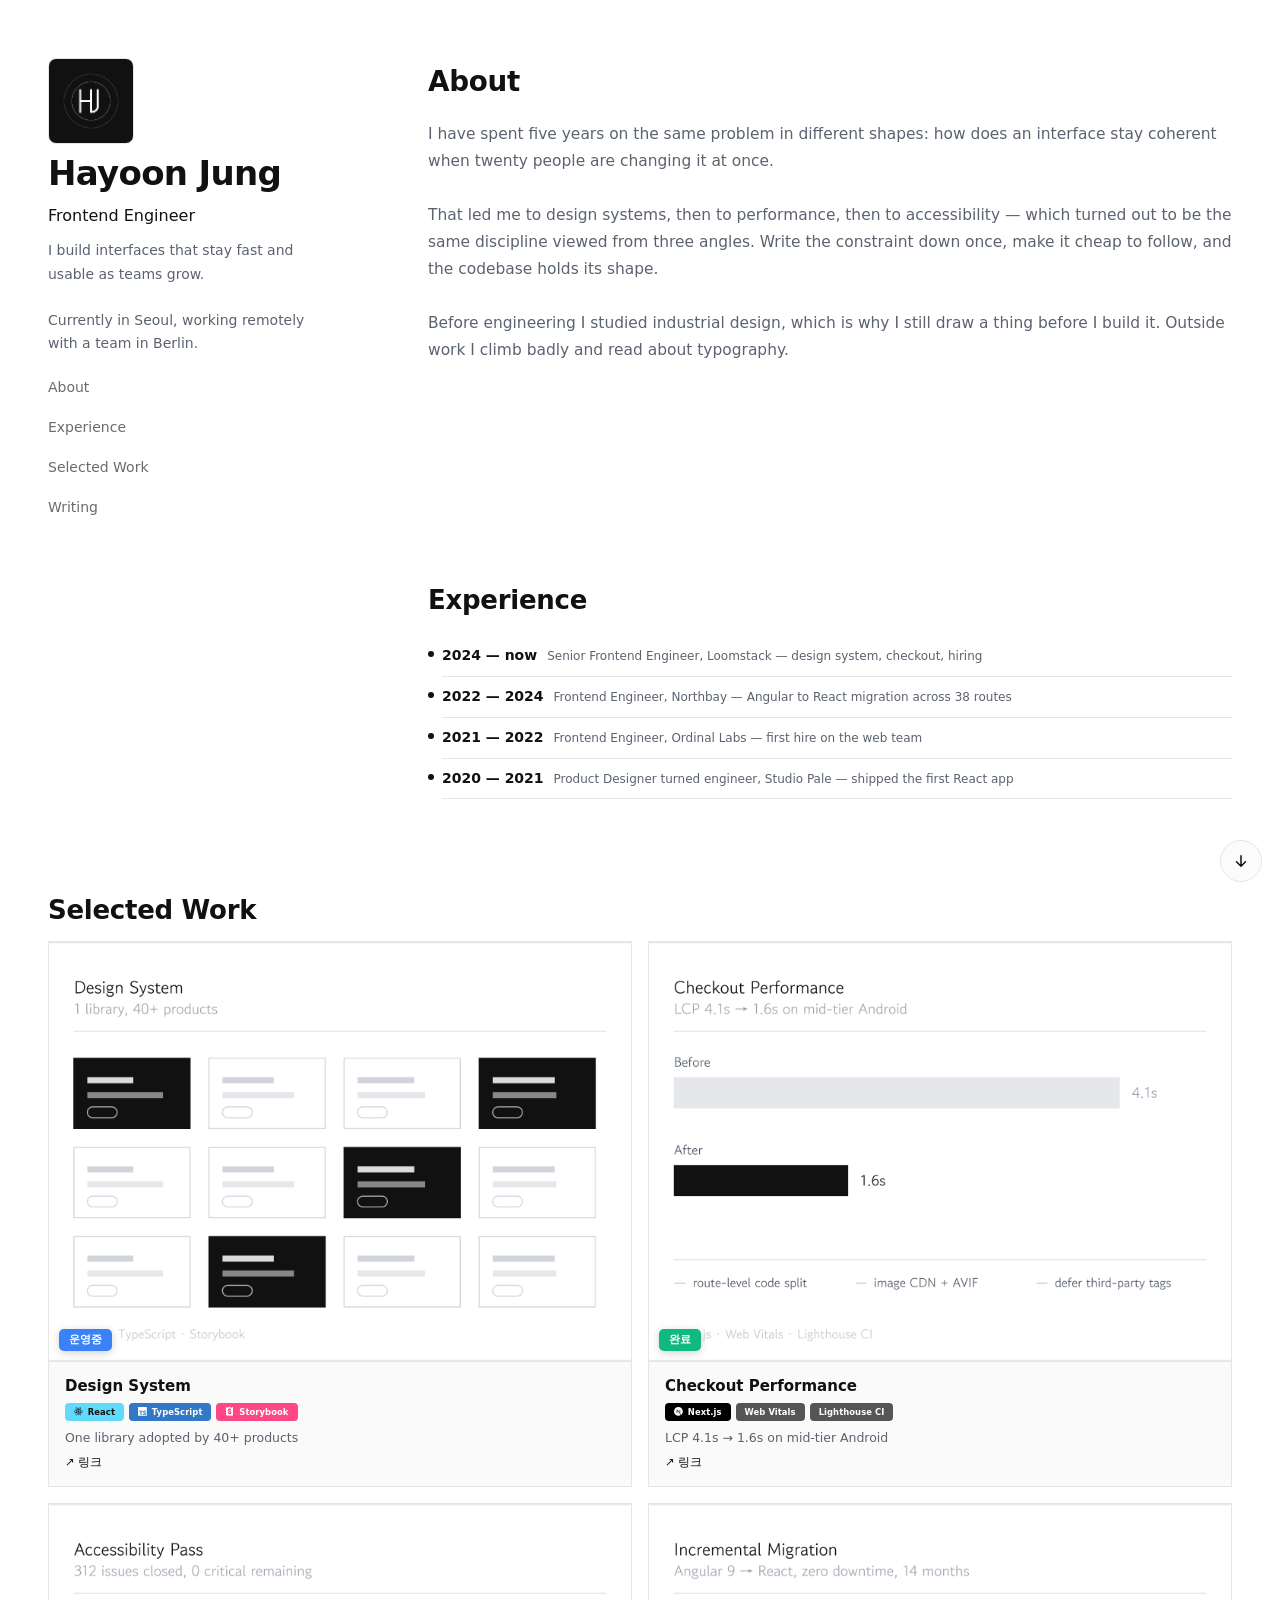
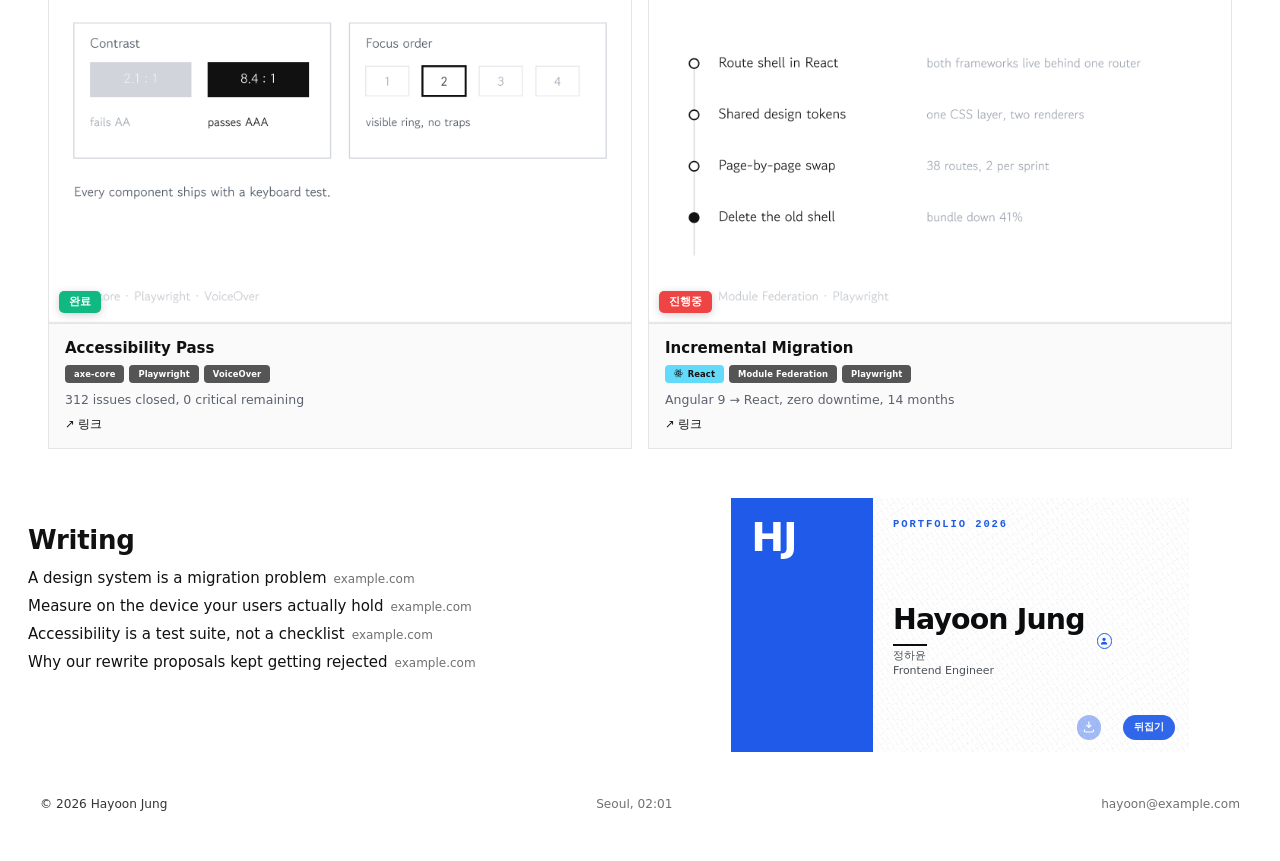
==== commit a30b208b: "구조 손질 — 작업 진행 여부 · 명함 갤러리 — 네 작업에 진행 여부를 달았습니다. 디자인 시스템은 계속 굴리는 것이라 '운영중', 점진적 이관은 아직 '진행중'입니다. 해외 지" ====
--- a/index.html
+++ b/index.html
@@ -11,11 +11,10 @@
   <meta name="twitter:card" content="summary" />
   <link rel="icon" href="data:image/svg+xml,%3Csvg%20xmlns%3D%22http%3A%2F%2Fwww.w3.org%2F2000%2Fsvg%22%20viewBox%3D%220%200%2064%2064%22%3E%3Crect%20width%3D%2264%22%20height%3D%2264%22%20rx%3D%2214%22%20fill%3D%22%23111111%22%2F%3E%3Ctext%20x%3D%2232%22%20y%3D%2234%22%20text-anchor%3D%22middle%22%20dominant-baseline%3D%22central%22%20font-family%3D%22system-ui%2Csans-serif%22%20font-size%3D%2240%22%20font-weight%3D%22700%22%20fill%3D%22%23fff%22%3EH%3C%2Ftext%3E%3C%2Fsvg%3E" />
   <link rel="stylesheet" href="./assets/site.css" />
+  <style>html{scroll-behavior:smooth}.wf-pg{display:block}html,body{background:#ffffff}.wf-headbar{position:sticky;top:0;z-index:60;min-height:0!important;padding-top:0!important;padding-bottom:0!important}.wf-headbar .wf__region{position:static!important;align-self:stretch!important;width:100%}.wf-headbar--side{position:fixed;top:10px;bottom:10px;left:0px;width:380px;padding:0!important;overflow:auto}.wf-headbar--side .wf__region{height:100%}.wf-pg{scroll-margin-top:70px}</style>
 </head>
 <body>
-  <div class="wf-page" style="font-family:'Inter', -apple-system, 'Segoe UI', 'Malgun Gothic', 'Apple SD Gothic Neo', 'Noto Sans KR', system-ui, sans-serif;background:#ffffff;--wf-bg:#ffffff;--wf-text:#111111;color:#111111;--wf-surface:#fafafa;--wf-line:#e5e5e5;--wf-muted:#525252;--wf-accent:#111111;--wf-max:1240px;padding:10px 0px;--fx-dot-color:#a3a3a3;--fx-star-color:#525252;--fx-char-color:#111111;gap:0px">
-    <div class="wf" style="grid-template-columns:380px minmax(0, 1fr);grid-template-rows:1fr auto;gap:0px">
-    <aside class="wf__region is-sticky" style="grid-column:1;grid-row:1 / 3;min-height:520px;border-radius:0px;border-width:0px;border-color:var(--wf-line, currentColor);padding:min(48px, 6vw);line-height:1.65;--wf-muted:#5b6270">
+  <div class="wf-page wf-headbar wf-headbar--side" style="font-family:'Inter', -apple-system, 'Segoe UI', 'Malgun Gothic', 'Apple SD Gothic Neo', 'Noto Sans KR', system-ui, sans-serif;background:#ffffff;--wf-bg:#ffffff;--wf-text:#111111;color:#111111;--wf-surface:#fafafa;--wf-line:#e5e5e5;--wf-muted:#525252;--wf-accent:#111111;--wf-max:1240px;padding:10px 0px;--fx-dot-color:#a3a3a3;--fx-star-color:#525252;--fx-char-color:#111111;gap:0px"><aside class="wf__region is-sticky" style="grid-column:1;grid-row:1 / 3;min-height:520px;border-radius:0px;border-width:0px;border-color:var(--wf-line, currentColor);padding:min(48px, 6vw);line-height:1.65;--wf-muted:#5b6270">
       <div class="wf-aside" style="align-items:flex-start">
         <img class="wf-aside__photo" src="./assets/images/imgp15mark.png" alt="HJ monogram" loading="lazy" style="object-fit:cover;width:86px;height:86px" />
         <h2 class="wf-aside__name">Hayoon Jung</h2>
@@ -28,7 +27,11 @@
         <a href="#writing" class="wf-nav__item">Writing</a>
       </nav>
       </div>
-    </aside>
+    </aside></div>
+  <section class="wf-pg" id="pg-0">
+  <div class="wf-page" style="font-family:'Inter', -apple-system, 'Segoe UI', 'Malgun Gothic', 'Apple SD Gothic Neo', 'Noto Sans KR', system-ui, sans-serif;background:#ffffff;--wf-bg:#ffffff;--wf-text:#111111;color:#111111;--wf-surface:#fafafa;--wf-line:#e5e5e5;--wf-muted:#525252;--wf-accent:#111111;--wf-max:1240px;padding:10px 0px;--fx-dot-color:#a3a3a3;--fx-star-color:#525252;--fx-char-color:#111111;gap:0px">
+    <div class="wf" style="grid-template-columns:380px minmax(0, 1fr);grid-template-rows:1fr auto;gap:0px">
+    
     <section class="wf__region" id="about" style="grid-column:2;grid-row:1;min-height:520px;border-radius:0px;border-width:0px;border-color:var(--wf-line, currentColor);padding:min(48px, 6vw);--wf-fs:16px;line-height:1.75;--wf-muted:#5b6270" data-fx="reveal" data-fx-preset="rise" data-fx-duration="700" data-fx-distance="18">
       <div class="wf-sec" style="align-items:flex-start">
         <h2 class="wf-sec__title">About</h2>
@@ -38,50 +41,52 @@
         
       </div>
     </section>
-    <section class="wf__region" id="experience" style="grid-column:2;grid-row:2;min-height:240px;border-radius:0px;border-width:0px;border-color:var(--wf-line, currentColor);padding:min(48px, 6vw);line-height:1.7;--wf-muted:#5b6270" data-fx="reveal" data-fx-preset="rise" data-fx-duration="700" data-fx-distance="18">
+    <section class="wf__region" id="experience" style="grid-column:2;grid-row:2;min-height:0px;border-radius:0px;border-width:0px;border-color:var(--wf-line, currentColor);padding:min(48px, 6vw);line-height:1.7;--wf-muted:#5b6270" data-fx="reveal" data-fx-preset="rise" data-fx-duration="700" data-fx-distance="18">
       <div class="wf-sec" style="align-items:flex-start">
         <h2 class="wf-sec__title">Experience</h2>
-        <div class="wf-sec__cols" style="grid-template-columns:repeat(1, minmax(0, 1fr))">
-          <p class="wf-sec__body"></p>
-        </div>
+        
         <ol class="wf-time"><li class="wf-time__row"><b>2024 — now</b><span>Senior Frontend Engineer, Loomstack — design system, checkout, hiring</span></li><li class="wf-time__row"><b>2022 — 2024</b><span>Frontend Engineer, Northbay — Angular to React migration across 38 routes</span></li><li class="wf-time__row"><b>2021 — 2022</b><span>Frontend Engineer, Ordinal Labs — first hire on the web team</span></li><li class="wf-time__row"><b>2020 — 2021</b><span>Product Designer turned engineer, Studio Pale — shipped the first React app</span></li></ol>
       </div>
     </section>
     </div>
     <div class="wf wf--row" style="grid-template-columns:repeat(1, minmax(0, 1fr));gap:0px">
-      <section class="wf__region" id="selected-work" style="min-height:300px;border-radius:0px;border-width:0px;border-color:var(--wf-line, currentColor);padding:min(48px, 6vw);--wf-muted:#5b6270" data-fx="reveal" data-fx-preset="rise" data-fx-duration="760" data-fx-distance="22">
+      <section class="wf__region" id="selected-work" style="min-height:0px;border-radius:0px;border-width:0px;border-color:var(--wf-line, currentColor);padding:min(48px, 6vw);--wf-muted:#5b6270" data-fx="reveal" data-fx-preset="rise" data-fx-duration="760" data-fx-distance="22">
       <div class="wf-gal">
         <h2 class="wf-sec__title">Selected Work</h2>
         <div class="wf-gal__grid" style="grid-template-columns:repeat(2, minmax(0, 1fr))">
-          <a class="wf-card has-detail" href="#detail-x1-1-1"><span class="wf-card__thumb" style="padding-bottom:72%"><img class="wf-card__img" src="./assets/images/imgp15w1.png" alt="Design system component library" loading="lazy" style="object-fit:cover" /></span><span class="wf-card__body">
+          <a class="wf-card has-detail" href="#detail-x1-1-1"><span class="wf-card__thumb" style="padding-bottom:72%"><img class="wf-card__img" src="./assets/images/imgp15w1.png" alt="Design system component library" loading="lazy" style="object-fit:cover" /><span class="wf-card__status" style="--st-bg:#3b82f6;--st-fg:#ffffff">운영중</span></span><span class="wf-card__body">
+              
               <b class="wf-card__title">Design System</b>
-              <span class="wf-card__stack">React · TypeScript · Storybook</span>
+              <span class="wf-card__stack wf-card__stack--badges"><span class="wf-tag wf-tag--badge" style="--bdg-bg:#61DAFB;--bdg-fg:#111111"><svg class="wf-tag__logo" viewBox="0 0 24 24" aria-hidden="true"><path d="M14.23 12.004a2.236 2.236 0 0 1-2.235 2.236 2.236 2.236 0 0 1-2.236-2.236 2.236 2.236 0 0 1 2.235-2.236 2.236 2.236 0 0 1 2.236 2.236zm2.648-10.69c-1.346 0-3.107.96-4.888 2.622-1.78-1.653-3.542-2.602-4.887-2.602-.41 0-.783.093-1.106.278-1.375.793-1.683 3.264-.973 6.365C1.98 8.917 0 10.42 0 12.004c0 1.59 1.99 3.097 5.043 4.03-.704 3.113-.39 5.588.988 6.38.32.187.69.275 1.102.275 1.345 0 3.107-.96 4.888-2.624 1.78 1.654 3.542 2.603 4.887 2.603.41 0 .783-.09 1.106-.275 1.374-.792 1.683-3.263.973-6.365C22.02 15.096 24 13.59 24 12.004c0-1.59-1.99-3.097-5.043-4.032.704-3.11.39-5.587-.988-6.38-.318-.184-.688-.277-1.092-.278zm-.005 1.09v.006c.225 0 .406.044.558.127.666.382.955 1.835.73 3.704-.054.46-.142.945-.25 1.44-.96-.236-2.006-.417-3.107-.534-.66-.905-1.345-1.727-2.035-2.447 1.592-1.48 3.087-2.292 4.105-2.295zm-9.77.02c1.012 0 2.514.808 4.11 2.28-.686.72-1.37 1.537-2.02 2.442-1.107.117-2.154.298-3.113.538-.112-.49-.195-.964-.254-1.42-.23-1.868.054-3.32.714-3.707.19-.09.4-.127.563-.132zm4.882 3.05c.455.468.91.992 1.36 1.564-.44-.02-.89-.034-1.345-.034-.46 0-.915.01-1.36.034.44-.572.895-1.096 1.345-1.565zM12 8.1c.74 0 1.477.034 2.202.093.406.582.802 1.203 1.183 1.86.372.64.71 1.29 1.018 1.946-.308.655-.646 1.31-1.013 1.95-.38.66-.773 1.288-1.18 1.87-.728.063-1.466.098-2.21.098-.74 0-1.477-.035-2.202-.093-.406-.582-.802-1.204-1.183-1.86-.372-.64-.71-1.29-1.018-1.946.303-.657.646-1.313 1.013-1.954.38-.66.773-1.286 1.18-1.868.728-.064 1.466-.098 2.21-.098zm-3.635.254c-.24.377-.48.763-.704 1.16-.225.39-.435.782-.635 1.174-.265-.656-.49-1.31-.676-1.947.64-.15 1.315-.283 2.015-.386zm7.26 0c.695.103 1.365.23 2.006.387-.18.632-.405 1.282-.66 1.933-.2-.39-.41-.783-.64-1.174-.225-.392-.465-.774-.705-1.146zm3.063.675c.484.15.944.317 1.375.498 1.732.74 2.852 1.708 2.852 2.476-.005.768-1.125 1.74-2.857 2.475-.42.18-.88.342-1.355.493-.28-.958-.646-1.956-1.1-2.98.45-1.017.81-2.01 1.085-2.964zm-13.395.004c.278.96.645 1.957 1.1 2.98-.45 1.017-.812 2.01-1.086 2.964-.484-.15-.944-.318-1.37-.5-1.732-.737-2.852-1.706-2.852-2.474 0-.768 1.12-1.742 2.852-2.476.42-.18.88-.342 1.356-.494zm11.678 4.28c.265.657.49 1.312.676 1.948-.64.157-1.316.29-2.016.39.24-.375.48-.762.705-1.158.225-.39.435-.788.636-1.18zm-9.945.02c.2.392.41.783.64 1.175.23.39.465.772.705 1.143-.695-.102-1.365-.23-2.006-.386.18-.63.406-1.282.66-1.933zM17.92 16.32c.112.493.2.968.254 1.423.23 1.868-.054 3.32-.714 3.708-.147.09-.338.128-.563.128-1.012 0-2.514-.807-4.11-2.28.686-.72 1.37-1.536 2.02-2.44 1.107-.118 2.154-.3 3.113-.54zm-11.83.01c.96.234 2.006.415 3.107.532.66.905 1.345 1.727 2.035 2.446-1.595 1.483-3.092 2.295-4.11 2.295-.22-.005-.406-.05-.553-.132-.666-.38-.955-1.834-.73-3.703.054-.46.142-.944.25-1.438zm4.56.64c.44.02.89.034 1.345.034.46 0 .915-.01 1.36-.034-.44.572-.895 1.095-1.345 1.565-.455-.47-.91-.993-1.36-1.565z" fill="currentColor"/></svg>React</span><span class="wf-tag wf-tag--badge" style="--bdg-bg:#3178C6;--bdg-fg:#ffffff"><svg class="wf-tag__logo" viewBox="0 0 24 24" aria-hidden="true"><path d="M1.125 0C.502 0 0 .502 0 1.125v21.75C0 23.498.502 24 1.125 24h21.75c.623 0 1.125-.502 1.125-1.125V1.125C24 .502 23.498 0 22.875 0zm17.363 9.75c.612 0 1.154.037 1.627.111a6.38 6.38 0 0 1 1.306.34v2.458a3.95 3.95 0 0 0-.643-.361 5.093 5.093 0 0 0-.717-.26 5.453 5.453 0 0 0-1.426-.2c-.3 0-.573.028-.819.086a2.1 2.1 0 0 0-.623.242c-.17.104-.3.229-.393.374a.888.888 0 0 0-.14.49c0 .196.053.373.156.529.104.156.252.304.443.444s.423.276.696.41c.273.135.582.274.926.416.47.197.892.407 1.266.628.374.222.695.473.963.753.268.279.472.598.614.957.142.359.214.776.214 1.253 0 .657-.125 1.21-.373 1.656a3.033 3.033 0 0 1-1.012 1.085 4.38 4.38 0 0 1-1.487.596c-.566.12-1.163.18-1.79.18a9.916 9.916 0 0 1-1.84-.164 5.544 5.544 0 0 1-1.512-.493v-2.63a5.033 5.033 0 0 0 3.237 1.2c.333 0 .624-.03.872-.09.249-.06.456-.144.623-.25.166-.108.29-.234.373-.38a1.023 1.023 0 0 0-.074-1.089 2.12 2.12 0 0 0-.537-.5 5.597 5.597 0 0 0-.807-.444 27.72 27.72 0 0 0-1.007-.436c-.918-.383-1.602-.852-2.053-1.405-.45-.553-.676-1.222-.676-2.005 0-.614.123-1.141.369-1.582.246-.441.58-.804 1.004-1.089a4.494 4.494 0 0 1 1.47-.629 7.536 7.536 0 0 1 1.77-.201zm-15.113.188h9.563v2.166H9.506v9.646H6.789v-9.646H3.375z" fill="currentColor"/></svg>TypeScript</span><span class="wf-tag wf-tag--badge" style="--bdg-bg:#FF4785;--bdg-fg:#ffffff"><svg class="wf-tag__logo" viewBox="0 0 24 24" aria-hidden="true"><path d="M16.71.243l-.12 2.71a.18.18 0 00.29.15l1.06-.8.9.7a.18.18 0 00.28-.14l-.1-2.76 1.33-.1a1.2 1.2 0 011.279 1.2v21.596a1.2 1.2 0 01-1.26 1.2l-16.096-.72a1.2 1.2 0 01-1.15-1.16l-.75-19.797a1.2 1.2 0 011.13-1.27L16.7.222zM13.64 9.3c0 .47 3.16.24 3.59-.08 0-3.2-1.72-4.89-4.859-4.89-3.15 0-4.899 1.72-4.899 4.29 0 4.45 5.999 4.53 5.999 6.959 0 .7-.32 1.1-1.05 1.1-.96 0-1.35-.49-1.3-2.16 0-.36-3.649-.48-3.769 0-.27 4.03 2.23 5.2 5.099 5.2 2.79 0 4.969-1.49 4.969-4.18 0-4.77-6.099-4.64-6.099-6.999 0-.97.72-1.1 1.13-1.1.45 0 1.25.07 1.19 1.87z" fill="currentColor"/></svg>Storybook</span></span>
               <span class="wf-card__desc">One library adopted by 40+ products</span>
               <span class="wf-card__link">↗ 링크</span>
             </span></a>
-          <a class="wf-card has-detail" href="#detail-x1-1-2"><span class="wf-card__thumb" style="padding-bottom:72%"><img class="wf-card__img" src="./assets/images/imgp15w2.png" alt="Checkout performance before and after" loading="lazy" style="object-fit:cover" /></span><span class="wf-card__body">
+          <a class="wf-card has-detail" href="#detail-x1-1-2"><span class="wf-card__thumb" style="padding-bottom:72%"><img class="wf-card__img" src="./assets/images/imgp15w2.png" alt="Checkout performance before and after" loading="lazy" style="object-fit:cover" /><span class="wf-card__status" style="--st-bg:#10b981;--st-fg:#ffffff">완료</span></span><span class="wf-card__body">
+              
               <b class="wf-card__title">Checkout Performance</b>
-              <span class="wf-card__stack">Next.js · Web Vitals · Lighthouse CI</span>
+              <span class="wf-card__stack wf-card__stack--badges"><span class="wf-tag wf-tag--badge" style="--bdg-bg:#000000;--bdg-fg:#ffffff"><svg class="wf-tag__logo" viewBox="0 0 24 24" aria-hidden="true"><path d="M18.665 21.978C16.758 23.255 14.465 24 12 24 5.377 24 0 18.623 0 12S5.377 0 12 0s12 5.377 12 12c0 3.583-1.574 6.801-4.067 9.001L9.219 7.2H7.2v9.596h1.615V9.251l9.85 12.727Zm-3.332-8.533 1.6 2.061V7.2h-1.6v6.245Z" fill="currentColor"/></svg>Next.js</span><span class="wf-tag wf-tag--badge" style="--bdg-bg:#555555;--bdg-fg:#ffffff">Web Vitals</span><span class="wf-tag wf-tag--badge" style="--bdg-bg:#555555;--bdg-fg:#ffffff">Lighthouse CI</span></span>
               <span class="wf-card__desc">LCP 4.1s → 1.6s on mid-tier Android</span>
               <span class="wf-card__link">↗ 링크</span>
             </span></a>
-          <a class="wf-card has-detail" href="#detail-x1-1-3"><span class="wf-card__thumb" style="padding-bottom:72%"><img class="wf-card__img" src="./assets/images/imgp15w3.png" alt="Accessibility contrast and focus order" loading="lazy" style="object-fit:cover" /></span><span class="wf-card__body">
+          <a class="wf-card has-detail" href="#detail-x1-1-3"><span class="wf-card__thumb" style="padding-bottom:72%"><img class="wf-card__img" src="./assets/images/imgp15w3.png" alt="Accessibility contrast and focus order" loading="lazy" style="object-fit:cover" /><span class="wf-card__status" style="--st-bg:#10b981;--st-fg:#ffffff">완료</span></span><span class="wf-card__body">
+              
               <b class="wf-card__title">Accessibility Pass</b>
-              <span class="wf-card__stack">axe-core · Playwright · VoiceOver</span>
+              <span class="wf-card__stack wf-card__stack--badges"><span class="wf-tag wf-tag--badge" style="--bdg-bg:#555555;--bdg-fg:#ffffff">axe-core</span><span class="wf-tag wf-tag--badge" style="--bdg-bg:#555555;--bdg-fg:#ffffff">Playwright</span><span class="wf-tag wf-tag--badge" style="--bdg-bg:#555555;--bdg-fg:#ffffff">VoiceOver</span></span>
               <span class="wf-card__desc">312 issues closed, 0 critical remaining</span>
               <span class="wf-card__link">↗ 링크</span>
             </span></a>
-          <a class="wf-card has-detail" href="#detail-x1-1-4"><span class="wf-card__thumb" style="padding-bottom:72%"><img class="wf-card__img" src="./assets/images/imgp15w4.png" alt="Incremental migration timeline" loading="lazy" style="object-fit:cover" /></span><span class="wf-card__body">
+          <a class="wf-card has-detail" href="#detail-x1-1-4"><span class="wf-card__thumb" style="padding-bottom:72%"><img class="wf-card__img" src="./assets/images/imgp15w4.png" alt="Incremental migration timeline" loading="lazy" style="object-fit:cover" /><span class="wf-card__status" style="--st-bg:#ef4444;--st-fg:#ffffff">진행중</span></span><span class="wf-card__body">
+              
               <b class="wf-card__title">Incremental Migration</b>
-              <span class="wf-card__stack">React · Module Federation · Playwright</span>
+              <span class="wf-card__stack wf-card__stack--badges"><span class="wf-tag wf-tag--badge" style="--bdg-bg:#61DAFB;--bdg-fg:#111111"><svg class="wf-tag__logo" viewBox="0 0 24 24" aria-hidden="true"><path d="M14.23 12.004a2.236 2.236 0 0 1-2.235 2.236 2.236 2.236 0 0 1-2.236-2.236 2.236 2.236 0 0 1 2.235-2.236 2.236 2.236 0 0 1 2.236 2.236zm2.648-10.69c-1.346 0-3.107.96-4.888 2.622-1.78-1.653-3.542-2.602-4.887-2.602-.41 0-.783.093-1.106.278-1.375.793-1.683 3.264-.973 6.365C1.98 8.917 0 10.42 0 12.004c0 1.59 1.99 3.097 5.043 4.03-.704 3.113-.39 5.588.988 6.38.32.187.69.275 1.102.275 1.345 0 3.107-.96 4.888-2.624 1.78 1.654 3.542 2.603 4.887 2.603.41 0 .783-.09 1.106-.275 1.374-.792 1.683-3.263.973-6.365C22.02 15.096 24 13.59 24 12.004c0-1.59-1.99-3.097-5.043-4.032.704-3.11.39-5.587-.988-6.38-.318-.184-.688-.277-1.092-.278zm-.005 1.09v.006c.225 0 .406.044.558.127.666.382.955 1.835.73 3.704-.054.46-.142.945-.25 1.44-.96-.236-2.006-.417-3.107-.534-.66-.905-1.345-1.727-2.035-2.447 1.592-1.48 3.087-2.292 4.105-2.295zm-9.77.02c1.012 0 2.514.808 4.11 2.28-.686.72-1.37 1.537-2.02 2.442-1.107.117-2.154.298-3.113.538-.112-.49-.195-.964-.254-1.42-.23-1.868.054-3.32.714-3.707.19-.09.4-.127.563-.132zm4.882 3.05c.455.468.91.992 1.36 1.564-.44-.02-.89-.034-1.345-.034-.46 0-.915.01-1.36.034.44-.572.895-1.096 1.345-1.565zM12 8.1c.74 0 1.477.034 2.202.093.406.582.802 1.203 1.183 1.86.372.64.71 1.29 1.018 1.946-.308.655-.646 1.31-1.013 1.95-.38.66-.773 1.288-1.18 1.87-.728.063-1.466.098-2.21.098-.74 0-1.477-.035-2.202-.093-.406-.582-.802-1.204-1.183-1.86-.372-.64-.71-1.29-1.018-1.946.303-.657.646-1.313 1.013-1.954.38-.66.773-1.286 1.18-1.868.728-.064 1.466-.098 2.21-.098zm-3.635.254c-.24.377-.48.763-.704 1.16-.225.39-.435.782-.635 1.174-.265-.656-.49-1.31-.676-1.947.64-.15 1.315-.283 2.015-.386zm7.26 0c.695.103 1.365.23 2.006.387-.18.632-.405 1.282-.66 1.933-.2-.39-.41-.783-.64-1.174-.225-.392-.465-.774-.705-1.146zm3.063.675c.484.15.944.317 1.375.498 1.732.74 2.852 1.708 2.852 2.476-.005.768-1.125 1.74-2.857 2.475-.42.18-.88.342-1.355.493-.28-.958-.646-1.956-1.1-2.98.45-1.017.81-2.01 1.085-2.964zm-13.395.004c.278.96.645 1.957 1.1 2.98-.45 1.017-.812 2.01-1.086 2.964-.484-.15-.944-.318-1.37-.5-1.732-.737-2.852-1.706-2.852-2.474 0-.768 1.12-1.742 2.852-2.476.42-.18.88-.342 1.356-.494zm11.678 4.28c.265.657.49 1.312.676 1.948-.64.157-1.316.29-2.016.39.24-.375.48-.762.705-1.158.225-.39.435-.788.636-1.18zm-9.945.02c.2.392.41.783.64 1.175.23.39.465.772.705 1.143-.695-.102-1.365-.23-2.006-.386.18-.63.406-1.282.66-1.933zM17.92 16.32c.112.493.2.968.254 1.423.23 1.868-.054 3.32-.714 3.708-.147.09-.338.128-.563.128-1.012 0-2.514-.807-4.11-2.28.686-.72 1.37-1.536 2.02-2.44 1.107-.118 2.154-.3 3.113-.54zm-11.83.01c.96.234 2.006.415 3.107.532.66.905 1.345 1.727 2.035 2.446-1.595 1.483-3.092 2.295-4.11 2.295-.22-.005-.406-.05-.553-.132-.666-.38-.955-1.834-.73-3.703.054-.46.142-.944.25-1.438zm4.56.64c.44.02.89.034 1.345.034.46 0 .915-.01 1.36-.034-.44.572-.895 1.095-1.345 1.565-.455-.47-.91-.993-1.36-1.565z" fill="currentColor"/></svg>React</span><span class="wf-tag wf-tag--badge" style="--bdg-bg:#555555;--bdg-fg:#ffffff">Module Federation</span><span class="wf-tag wf-tag--badge" style="--bdg-bg:#555555;--bdg-fg:#ffffff">Playwright</span></span>
               <span class="wf-card__desc">Angular 9 → React, zero downtime, 14 months</span>
               <span class="wf-card__link">↗ 링크</span>
             </span></a>
         </div>
         <div class="wf-detail" id="detail-x1-1-1">
-            <a class="wf-detail__scrim" href="#" aria-label="닫기"></a>
+            <a class="wf-detail__scrim" href="#!" aria-label="닫기"></a>
             <div class="wf-detail__box">
-              <a class="wf-detail__close" href="#" aria-label="닫기">✕</a>
+              <a class="wf-detail__close" href="#!" aria-label="닫기">✕</a>
               <img class="wf-detail__img" src="./assets/images/imgp15w1.png" alt="Design system component library" loading="lazy" style="object-fit:cover" />
               <b class="wf-detail__title">Design System</b>
               <span class="wf-card__stack">React · TypeScript · Storybook</span>
@@ -90,9 +95,9 @@
             </div>
           </div>
         <div class="wf-detail" id="detail-x1-1-2">
-            <a class="wf-detail__scrim" href="#" aria-label="닫기"></a>
+            <a class="wf-detail__scrim" href="#!" aria-label="닫기"></a>
             <div class="wf-detail__box">
-              <a class="wf-detail__close" href="#" aria-label="닫기">✕</a>
+              <a class="wf-detail__close" href="#!" aria-label="닫기">✕</a>
               <img class="wf-detail__img" src="./assets/images/imgp15w2.png" alt="Checkout performance before and after" loading="lazy" style="object-fit:cover" />
               <b class="wf-detail__title">Checkout Performance</b>
               <span class="wf-card__stack">Next.js · Web Vitals · Lighthouse CI</span>
@@ -101,9 +106,9 @@
             </div>
           </div>
         <div class="wf-detail" id="detail-x1-1-3">
-            <a class="wf-detail__scrim" href="#" aria-label="닫기"></a>
+            <a class="wf-detail__scrim" href="#!" aria-label="닫기"></a>
             <div class="wf-detail__box">
-              <a class="wf-detail__close" href="#" aria-label="닫기">✕</a>
+              <a class="wf-detail__close" href="#!" aria-label="닫기">✕</a>
               <img class="wf-detail__img" src="./assets/images/imgp15w3.png" alt="Accessibility contrast and focus order" loading="lazy" style="object-fit:cover" />
               <b class="wf-detail__title">Accessibility Pass</b>
               <span class="wf-card__stack">axe-core · Playwright · VoiceOver</span>
@@ -112,9 +117,9 @@
             </div>
           </div>
         <div class="wf-detail" id="detail-x1-1-4">
-            <a class="wf-detail__scrim" href="#" aria-label="닫기"></a>
+            <a class="wf-detail__scrim" href="#!" aria-label="닫기"></a>
             <div class="wf-detail__box">
-              <a class="wf-detail__close" href="#" aria-label="닫기">✕</a>
+              <a class="wf-detail__close" href="#!" aria-label="닫기">✕</a>
               <img class="wf-detail__img" src="./assets/images/imgp15w4.png" alt="Incremental migration timeline" loading="lazy" style="object-fit:cover" />
               <b class="wf-detail__title">Incremental Migration</b>
               <span class="wf-card__stack">React · Module Federation · Playwright</span>
@@ -125,8 +130,8 @@
       </div>
     </section>
     </div>
-    <div class="wf wf--row" style="grid-template-columns:repeat(1, minmax(0, 1fr));gap:0px">
-      <section class="wf__region" id="writing" style="min-height:180px;border-radius:0px;border-width:0px;border-color:var(--wf-line, currentColor);padding:min(48px, 6vw);background-color:#fafafa;--wf-muted:#5b6270" data-fx="reveal" data-fx-preset="rise" data-fx-duration="700" data-fx-distance="18">
+    <div class="wf wf--row" style="grid-template-columns:repeat(2, minmax(0, 1fr));gap:0px">
+      <section class="wf__region" id="writing" style="min-height:260px;border-radius:0px;border-width:0px;border-color:var(--wf-line, currentColor);padding:min(28px, 6vw)" data-fx="reveal" data-fx-preset="rise" data-fx-duration="700" data-fx-distance="18">
       <div class="wf-links wf-links--text" style="align-items:flex-start">
         <h2 class="wf-sec__title">Writing</h2>
         <div class="wf-links__row">
@@ -137,17 +142,159 @@
         </div>
       </div>
     </section>
+      <section class="wf__region" style="min-height:260px;border-radius:0px;border-width:0px;border-color:var(--wf-line, currentColor);padding:min(0px, 6vw)" data-fx="tilt" data-fx-max-tilt="8" data-fx-perspective="900" data-fx-scale="1.02" data-fx-speed="400" data-fx-glare="true" data-fx-max-glare="0.18" data-fx-axis="both">
+      <div class="wf-bcard wf-bcard--swiss wf-bcard--ico-line is-2face" style="--bc-paper:0.45;max-width:460px">
+        <input class="wf-bcard__toggle" type="checkbox" id="bcflip-xw-2" aria-label="명함 뒤집기">
+        <div class="wf-bcard__flip">
+          <div class="wf-bcard__face wf-bcard__face--front">
+            <span class="wf-bcard__deco" aria-hidden="true"></span>
+            <span class="wf-bcard__paper" aria-hidden="true"></span>
+            <div class="wf-bcard__in">
+        <span class="wf-bcard__label">PORTFOLIO 2026</span>
+        <span class="wf-bcard__mono">HJ</span>
+        <div class="wf-bcard__lead">
+          <b class="wf-bcard__role">Frontend</b>
+          <span class="wf-bcard__rolesub">Engineer</span>
+        </div>
+        <div class="wf-bcard__info">
+          <div class="wf-bcard__row">
+            <span class="wf-bcard__text">
+              <b class="wf-bcard__name">Hayoon Jung</b>
+              <span class="wf-bcard__nameen">정하윤</span>
+              <span class="wf-bcard__title">Frontend Engineer</span>
+              
+            </span>
+            <span class="wf-bcard__ico" aria-hidden="true"><svg viewBox="0 0 24 24"><path d="M12 12a5 5 0 1 0 0-10 5 5 0 0 0 0 10zm0 2c-5 0-9 2.5-9 5.5V22h18v-2.5c0-3-4-5.5-9-5.5z" fill="currentColor"/></svg></span>
+          </div>
+          
+        </div>
+        
+        
+        
+        </div>
+          </div>
+          <div class="wf-bcard__face wf-bcard__face--back"><span class="wf-bcard__paper" aria-hidden="true"></span><div class="wf-bcard__in wf-bcard__in--back">
+        <p class="wf-bcard__tagline">Fewer things, done properly.</p>
+        <div class="wf-bcard__info"><div class="wf-bcard__row"><span class="wf-bcard__text"><span class="wf-bcard__line">Seoul, KR</span></span><span class="wf-bcard__ico" aria-hidden="true"><svg viewBox="0 0 24 24"><path d="M12 2a7 7 0 0 0-7 7c0 5.2 7 13 7 13s7-7.8 7-13a7 7 0 0 0-7-7zm0 9.5A2.5 2.5 0 1 1 12 6.5a2.5 2.5 0 0 1 0 5z" fill="currentColor"/></svg></span></div></div>
+        <span class="wf-bcard__stack">TypeScript · React · Design Systems</span>
+        <div class="wf-bcard__side"><span class="wf-bcard__qr"><svg class="wf-qr" viewBox="0 0 53 53" role="img" aria-label="연락처 QR 코드" shape-rendering="crispEdges"><path d="M2,2h1v1h-1zM3,2h1v1h-1zM4,2h1v1h-1zM5,2h1v1h-1zM6,2h1v1h-1zM7,2h1v1h-1zM8,2h1v1h-1zM10,2h1v1h-1zM12,2h1v1h-1zM13,2h1v1h-1zM16,2h1v1h-1zM19,2h1v1h-1zM22,2h1v1h-1zM25,2h1v1h-1zM27,2h1v1h-1zM28,2h1v1h-1zM29,2h1v1h-1zM30,2h1v1h-1zM31,2h1v1h-1zM32,2h1v1h-1zM34,2h1v1h-1zM35,2h1v1h-1zM37,2h1v1h-1zM39,2h1v1h-1zM42,2h1v1h-1zM44,2h1v1h-1zM45,2h1v1h-1zM46,2h1v1h-1zM47,2h1v1h-1zM48,2h1v1h-1zM49,2h1v1h-1zM50,2h1v1h-1zM2,3h1v1h-1zM8,3h1v1h-1zM10,3h1v1h-1zM11,3h1v1h-1zM12,3h1v1h-1zM14,3h1v1h-1zM19,3h1v1h-1zM20,3h1v1h-1zM24,3h1v1h-1zM26,3h1v1h-1zM28,3h1v1h-1zM29,3h1v1h-1zM30,3h1v1h-1zM37,3h1v1h-1zM38,3h1v1h-1zM40,3h1v1h-1zM41,3h1v1h-1zM42,3h1v1h-1zM44,3h1v1h-1zM50,3h1v1h-1zM2,4h1v1h-1zM4,4h1v1h-1zM5,4h1v1h-1zM6,4h1v1h-1zM8,4h1v1h-1zM11,4h1v1h-1zM12,4h1v1h-1zM14,4h1v1h-1zM16,4h1v1h-1zM20,4h1v1h-1zM22,4h1v1h-1zM27,4h1v1h-1zM28,4h1v1h-1zM29,4h1v1h-1zM34,4h1v1h-1zM36,4h1v1h-1zM38,4h1v1h-1zM39,4h1v1h-1zM41,4h1v1h-1zM42,4h1v1h-1zM44,4h1v1h-1zM46,4h1v1h-1zM47,4h1v1h-1zM48,4h1v1h-1zM50,4h1v1h-1zM2,5h1v1h-1zM4,5h1v1h-1zM5,5h1v1h-1zM6,5h1v1h-1zM8,5h1v1h-1zM10,5h1v1h-1zM11,5h1v1h-1zM12,5h1v1h-1zM13,5h1v1h-1zM15,5h1v1h-1zM17,5h1v1h-1zM18,5h1v1h-1zM23,5h1v1h-1zM24,5h1v1h-1zM25,5h1v1h-1zM28,5h1v1h-1zM29,5h1v1h-1zM31,5h1v1h-1zM33,5h1v1h-1zM35,5h1v1h-1zM36,5h1v1h-1zM37,5h1v1h-1zM38,5h1v1h-1zM39,5h1v1h-1zM41,5h1v1h-1zM44,5h1v1h-1zM46,5h1v1h-1zM47,5h1v1h-1zM48,5h1v1h-1zM50,5h1v1h-1zM2,6h1v1h-1zM4,6h1v1h-1zM5,6h1v1h-1zM6,6h1v1h-1zM8,6h1v1h-1zM12,6h1v1h-1zM16,6h1v1h-1zM18,6h1v1h-1zM20,6h1v1h-1zM21,6h1v1h-1zM24,6h1v1h-1zM25,6h1v1h-1zM26,6h1v1h-1zM27,6h1v1h-1zM28,6h1v1h-1zM30,6h1v1h-1zM31,6h1v1h-1zM33,6h1v1h-1zM34,6h1v1h-1zM35,6h1v1h-1zM44,6h1v1h-1zM46,6h1v1h-1zM47,6h1v1h-1zM48,6h1v1h-1zM50,6h1v1h-1zM2,7h1v1h-1zM8,7h1v1h-1zM11,7h1v1h-1zM12,7h1v1h-1zM13,7h1v1h-1zM15,7h1v1h-1zM19,7h1v1h-1zM21,7h1v1h-1zM22,7h1v1h-1zM24,7h1v1h-1zM28,7h1v1h-1zM30,7h1v1h-1zM32,7h1v1h-1zM35,7h1v1h-1zM36,7h1v1h-1zM37,7h1v1h-1zM39,7h1v1h-1zM40,7h1v1h-1zM44,7h1v1h-1zM50,7h1v1h-1zM2,8h1v1h-1zM3,8h1v1h-1zM4,8h1v1h-1zM5,8h1v1h-1zM6,8h1v1h-1zM7,8h1v1h-1zM8,8h1v1h-1zM10,8h1v1h-1zM12,8h1v1h-1zM14,8h1v1h-1zM16,8h1v1h-1zM18,8h1v1h-1zM20,8h1v1h-1zM22,8h1v1h-1zM24,8h1v1h-1zM26,8h1v1h-1zM28,8h1v1h-1zM30,8h1v1h-1zM32,8h1v1h-1zM34,8h1v1h-1zM36,8h1v1h-1zM38,8h1v1h-1zM40,8h1v1h-1zM42,8h1v1h-1zM44,8h1v1h-1zM45,8h1v1h-1zM46,8h1v1h-1zM47,8h1v1h-1zM48,8h1v1h-1zM49,8h1v1h-1zM50,8h1v1h-1zM10,9h1v1h-1zM11,9h1v1h-1zM14,9h1v1h-1zM15,9h1v1h-1zM16,9h1v1h-1zM17,9h1v1h-1zM19,9h1v1h-1zM20,9h1v1h-1zM21,9h1v1h-1zM24,9h1v1h-1zM28,9h1v1h-1zM32,9h1v1h-1zM34,9h1v1h-1zM35,9h1v1h-1zM36,9h1v1h-1zM37,9h1v1h-1zM38,9h1v1h-1zM2,10h1v1h-1zM4,10h1v1h-1zM5,10h1v1h-1zM7,10h1v1h-1zM8,10h1v1h-1zM9,10h1v1h-1zM12,10h1v1h-1zM13,10h1v1h-1zM17,10h1v1h-1zM22,10h1v1h-1zM23,10h1v1h-1zM24,10h1v1h-1zM25,10h1v1h-1zM26,10h1v1h-1zM27,10h1v1h-1zM28,10h1v1h-1zM29,10h1v1h-1zM30,10h1v1h-1zM31,10h1v1h-1zM33,10h1v1h-1zM37,10h1v1h-1zM39,10h1v1h-1zM40,10h1v1h-1zM42,10h1v1h-1zM44,10h1v1h-1zM47,10h1v1h-1zM49,10h1v1h-1zM50,10h1v1h-1zM3,11h1v1h-1zM4,11h1v1h-1zM6,11h1v1h-1zM7,11h1v1h-1zM11,11h1v1h-1zM14,11h1v1h-1zM17,11h1v1h-1zM19,11h1v1h-1zM27,11h1v1h-1zM30,11h1v1h-1zM32,11h1v1h-1zM33,11h1v1h-1zM34,11h1v1h-1zM35,11h1v1h-1zM37,11h1v1h-1zM39,11h1v1h-1zM43,11h1v1h-1zM44,11h1v1h-1zM45,11h1v1h-1zM47,11h1v1h-1zM48,11h1v1h-1zM49,11h1v1h-1zM2,12h1v1h-1zM4,12h1v1h-1zM5,12h1v1h-1zM6,12h1v1h-1zM7,12h1v1h-1zM8,12h1v1h-1zM10,12h1v1h-1zM13,12h1v1h-1zM16,12h1v1h-1zM17,12h1v1h-1zM21,12h1v1h-1zM23,12h1v1h-1zM26,12h1v1h-1zM28,12h1v1h-1zM30,12h1v1h-1zM31,12h1v1h-1zM33,12h1v1h-1zM34,12h1v1h-1zM36,12h1v1h-1zM38,12h1v1h-1zM40,12h1v1h-1zM43,12h1v1h-1zM44,12h1v1h-1zM45,12h1v1h-1zM46,12h1v1h-1zM47,12h1v1h-1zM49,12h1v1h-1zM10,13h1v1h-1zM11,13h1v1h-1zM12,13h1v1h-1zM14,13h1v1h-1zM16,13h1v1h-1zM18,13h1v1h-1zM21,13h1v1h-1zM22,13h1v1h-1zM24,13h1v1h-1zM28,13h1v1h-1zM29,13h1v1h-1zM34,13h1v1h-1zM35,13h1v1h-1zM37,13h1v1h-1zM42,13h1v1h-1zM44,13h1v1h-1zM45,13h1v1h-1zM47,13h1v1h-1zM48,13h1v1h-1zM49,13h1v1h-1zM50,13h1v1h-1zM4,14h1v1h-1zM6,14h1v1h-1zM7,14h1v1h-1zM8,14h1v1h-1zM9,14h1v1h-1zM12,14h1v1h-1zM13,14h1v1h-1zM14,14h1v1h-1zM15,14h1v1h-1zM16,14h1v1h-1zM20,14h1v1h-1zM21,14h1v1h-1zM24,14h1v1h-1zM25,14h1v1h-1zM26,14h1v1h-1zM28,14h1v1h-1zM29,14h1v1h-1zM35,14h1v1h-1zM36,14h1v1h-1zM37,14h1v1h-1zM38,14h1v1h-1zM42,14h1v1h-1zM45,14h1v1h-1zM49,14h1v1h-1zM50,14h1v1h-1zM2,15h1v1h-1zM4,15h1v1h-1zM9,15h1v1h-1zM10,15h1v1h-1zM11,15h1v1h-1zM16,15h1v1h-1zM17,15h1v1h-1zM18,15h1v1h-1zM20,15h1v1h-1zM22,15h1v1h-1zM25,15h1v1h-1zM27,15h1v1h-1zM28,15h1v1h-1zM30,15h1v1h-1zM31,15h1v1h-1zM35,15h1v1h-1zM39,15h1v1h-1zM40,15h1v1h-1zM41,15h1v1h-1zM48,15h1v1h-1zM49,15h1v1h-1zM2,16h1v1h-1zM7,16h1v1h-1zM8,16h1v1h-1zM10,16h1v1h-1zM11,16h1v1h-1zM12,16h1v1h-1zM14,16h1v1h-1zM16,16h1v1h-1zM17,16h1v1h-1zM18,16h1v1h-1zM19,16h1v1h-1zM20,16h1v1h-1zM23,16h1v1h-1zM24,16h1v1h-1zM27,16h1v1h-1zM29,16h1v1h-1zM33,16h1v1h-1zM34,16h1v1h-1zM37,16h1v1h-1zM39,16h1v1h-1zM40,16h1v1h-1zM43,16h1v1h-1zM45,16h1v1h-1zM46,16h1v1h-1zM47,16h1v1h-1zM49,16h1v1h-1zM2,17h1v1h-1zM4,17h1v1h-1zM5,17h1v1h-1zM12,17h1v1h-1zM16,17h1v1h-1zM19,17h1v1h-1zM23,17h1v1h-1zM25,17h1v1h-1zM28,17h1v1h-1zM29,17h1v1h-1zM31,17h1v1h-1zM32,17h1v1h-1zM33,17h1v1h-1zM34,17h1v1h-1zM36,17h1v1h-1zM37,17h1v1h-1zM40,17h1v1h-1zM42,17h1v1h-1zM43,17h1v1h-1zM4,18h1v1h-1zM6,18h1v1h-1zM8,18h1v1h-1zM9,18h1v1h-1zM10,18h1v1h-1zM13,18h1v1h-1zM14,18h1v1h-1zM17,18h1v1h-1zM18,18h1v1h-1zM22,18h1v1h-1zM23,18h1v1h-1zM25,18h1v1h-1zM27,18h1v1h-1zM31,18h1v1h-1zM32,18h1v1h-1zM34,18h1v1h-1zM35,18h1v1h-1zM37,18h1v1h-1zM39,18h1v1h-1zM41,18h1v1h-1zM42,18h1v1h-1zM46,18h1v1h-1zM47,18h1v1h-1zM49,18h1v1h-1zM3,19h1v1h-1zM6,19h1v1h-1zM7,19h1v1h-1zM11,19h1v1h-1zM12,19h1v1h-1zM19,19h1v1h-1zM20,19h1v1h-1zM23,19h1v1h-1zM25,19h1v1h-1zM30,19h1v1h-1zM31,19h1v1h-1zM33,19h1v1h-1zM36,19h1v1h-1zM37,19h1v1h-1zM38,19h1v1h-1zM42,19h1v1h-1zM46,19h1v1h-1zM47,19h1v1h-1zM48,19h1v1h-1zM49,19h1v1h-1zM50,19h1v1h-1zM2,20h1v1h-1zM3,20h1v1h-1zM5,20h1v1h-1zM7,20h1v1h-1zM8,20h1v1h-1zM9,20h1v1h-1zM11,20h1v1h-1zM15,20h1v1h-1zM17,20h1v1h-1zM19,20h1v1h-1zM22,20h1v1h-1zM24,20h1v1h-1zM25,20h1v1h-1zM26,20h1v1h-1zM27,20h1v1h-1zM32,20h1v1h-1zM33,20h1v1h-1zM35,20h1v1h-1zM39,20h1v1h-1zM41,20h1v1h-1zM42,20h1v1h-1zM44,20h1v1h-1zM46,20h1v1h-1zM50,20h1v1h-1zM2,21h1v1h-1zM3,21h1v1h-1zM6,21h1v1h-1zM10,21h1v1h-1zM12,21h1v1h-1zM13,21h1v1h-1zM16,21h1v1h-1zM17,21h1v1h-1zM19,21h1v1h-1zM22,21h1v1h-1zM23,21h1v1h-1zM25,21h1v1h-1zM26,21h1v1h-1zM28,21h1v1h-1zM29,21h1v1h-1zM32,21h1v1h-1zM37,21h1v1h-1zM39,21h1v1h-1zM40,21h1v1h-1zM41,21h1v1h-1zM42,21h1v1h-1zM45,21h1v1h-1zM47,21h1v1h-1zM50,21h1v1h-1zM3,22h1v1h-1zM6,22h1v1h-1zM8,22h1v1h-1zM12,22h1v1h-1zM14,22h1v1h-1zM17,22h1v1h-1zM18,22h1v1h-1zM19,22h1v1h-1zM21,22h1v1h-1zM25,22h1v1h-1zM29,22h1v1h-1zM30,22h1v1h-1zM32,22h1v1h-1zM35,22h1v1h-1zM37,22h1v1h-1zM39,22h1v1h-1zM41,22h1v1h-1zM42,22h1v1h-1zM44,22h1v1h-1zM45,22h1v1h-1zM48,22h1v1h-1zM50,22h1v1h-1zM4,23h1v1h-1zM5,23h1v1h-1zM7,23h1v1h-1zM9,23h1v1h-1zM13,23h1v1h-1zM14,23h1v1h-1zM16,23h1v1h-1zM19,23h1v1h-1zM25,23h1v1h-1zM26,23h1v1h-1zM29,23h1v1h-1zM32,23h1v1h-1zM33,23h1v1h-1zM38,23h1v1h-1zM43,23h1v1h-1zM44,23h1v1h-1zM46,23h1v1h-1zM47,23h1v1h-1zM48,23h1v1h-1zM50,23h1v1h-1zM3,24h1v1h-1zM4,24h1v1h-1zM5,24h1v1h-1zM6,24h1v1h-1zM7,24h1v1h-1zM8,24h1v1h-1zM9,24h1v1h-1zM10,24h1v1h-1zM15,24h1v1h-1zM17,24h1v1h-1zM18,24h1v1h-1zM19,24h1v1h-1zM20,24h1v1h-1zM21,24h1v1h-1zM22,24h1v1h-1zM24,24h1v1h-1zM25,24h1v1h-1zM26,24h1v1h-1zM27,24h1v1h-1zM28,24h1v1h-1zM29,24h1v1h-1zM32,24h1v1h-1zM33,24h1v1h-1zM34,24h1v1h-1zM37,24h1v1h-1zM40,24h1v1h-1zM41,24h1v1h-1zM42,24h1v1h-1zM43,24h1v1h-1zM44,24h1v1h-1zM45,24h1v1h-1zM46,24h1v1h-1zM47,24h1v1h-1zM48,24h1v1h-1zM3,25h1v1h-1zM6,25h1v1h-1zM10,25h1v1h-1zM12,25h1v1h-1zM14,25h1v1h-1zM19,25h1v1h-1zM22,25h1v1h-1zM23,25h1v1h-1zM24,25h1v1h-1zM28,25h1v1h-1zM30,25h1v1h-1zM32,25h1v1h-1zM33,25h1v1h-1zM34,25h1v1h-1zM36,25h1v1h-1zM38,25h1v1h-1zM39,25h1v1h-1zM40,25h1v1h-1zM42,25h1v1h-1zM46,25h1v1h-1zM48,25h1v1h-1zM2,26h1v1h-1zM3,26h1v1h-1zM4,26h1v1h-1zM6,26h1v1h-1zM8,26h1v1h-1zM10,26h1v1h-1zM11,26h1v1h-1zM12,26h1v1h-1zM17,26h1v1h-1zM18,26h1v1h-1zM19,26h1v1h-1zM20,26h1v1h-1zM21,26h1v1h-1zM22,26h1v1h-1zM23,26h1v1h-1zM24,26h1v1h-1zM26,26h1v1h-1zM28,26h1v1h-1zM33,26h1v1h-1zM35,26h1v1h-1zM37,26h1v1h-1zM38,26h1v1h-1zM41,26h1v1h-1zM42,26h1v1h-1zM44,26h1v1h-1zM46,26h1v1h-1zM48,26h1v1h-1zM49,26h1v1h-1zM50,26h1v1h-1zM3,27h1v1h-1zM4,27h1v1h-1zM5,27h1v1h-1zM6,27h1v1h-1zM10,27h1v1h-1zM11,27h1v1h-1zM12,27h1v1h-1zM14,27h1v1h-1zM16,27h1v1h-1zM19,27h1v1h-1zM21,27h1v1h-1zM22,27h1v1h-1zM23,27h1v1h-1zM24,27h1v1h-1zM28,27h1v1h-1zM29,27h1v1h-1zM30,27h1v1h-1zM35,27h1v1h-1zM38,27h1v1h-1zM39,27h1v1h-1zM40,27h1v1h-1zM42,27h1v1h-1zM46,27h1v1h-1zM47,27h1v1h-1zM49,27h1v1h-1zM50,27h1v1h-1zM3,28h1v1h-1zM5,28h1v1h-1zM6,28h1v1h-1zM7,28h1v1h-1zM8,28h1v1h-1zM9,28h1v1h-1zM10,28h1v1h-1zM11,28h1v1h-1zM12,28h1v1h-1zM13,28h1v1h-1zM14,28h1v1h-1zM15,28h1v1h-1zM17,28h1v1h-1zM21,28h1v1h-1zM22,28h1v1h-1zM24,28h1v1h-1zM25,28h1v1h-1zM26,28h1v1h-1zM27,28h1v1h-1zM28,28h1v1h-1zM30,28h1v1h-1zM34,28h1v1h-1zM36,28h1v1h-1zM37,28h1v1h-1zM38,28h1v1h-1zM39,28h1v1h-1zM40,28h1v1h-1zM42,28h1v1h-1zM43,28h1v1h-1zM44,28h1v1h-1zM45,28h1v1h-1zM46,28h1v1h-1zM48,28h1v1h-1zM49,28h1v1h-1zM5,29h1v1h-1zM9,29h1v1h-1zM10,29h1v1h-1zM12,29h1v1h-1zM14,29h1v1h-1zM17,29h1v1h-1zM18,29h1v1h-1zM20,29h1v1h-1zM22,29h1v1h-1zM24,29h1v1h-1zM27,29h1v1h-1zM29,29h1v1h-1zM31,29h1v1h-1zM33,29h1v1h-1zM34,29h1v1h-1zM38,29h1v1h-1zM39,29h1v1h-1zM43,29h1v1h-1zM45,29h1v1h-1zM46,29h1v1h-1zM4,30h1v1h-1zM5,30h1v1h-1zM6,30h1v1h-1zM7,30h1v1h-1zM8,30h1v1h-1zM10,30h1v1h-1zM12,30h1v1h-1zM19,30h1v1h-1zM20,30h1v1h-1zM22,30h1v1h-1zM24,30h1v1h-1zM29,30h1v1h-1zM34,30h1v1h-1zM35,30h1v1h-1zM36,30h1v1h-1zM39,30h1v1h-1zM40,30h1v1h-1zM44,30h1v1h-1zM45,30h1v1h-1zM50,30h1v1h-1zM2,31h1v1h-1zM4,31h1v1h-1zM5,31h1v1h-1zM6,31h1v1h-1zM9,31h1v1h-1zM10,31h1v1h-1zM11,31h1v1h-1zM12,31h1v1h-1zM14,31h1v1h-1zM19,31h1v1h-1zM20,31h1v1h-1zM22,31h1v1h-1zM27,31h1v1h-1zM33,31h1v1h-1zM34,31h1v1h-1zM35,31h1v1h-1zM36,31h1v1h-1zM38,31h1v1h-1zM48,31h1v1h-1zM5,32h1v1h-1zM8,32h1v1h-1zM10,32h1v1h-1zM11,32h1v1h-1zM13,32h1v1h-1zM15,32h1v1h-1zM16,32h1v1h-1zM17,32h1v1h-1zM20,32h1v1h-1zM22,32h1v1h-1zM23,32h1v1h-1zM24,32h1v1h-1zM25,32h1v1h-1zM26,32h1v1h-1zM27,32h1v1h-1zM29,32h1v1h-1zM30,32h1v1h-1zM32,32h1v1h-1zM33,32h1v1h-1zM34,32h1v1h-1zM35,32h1v1h-1zM36,32h1v1h-1zM37,32h1v1h-1zM38,32h1v1h-1zM40,32h1v1h-1zM43,32h1v1h-1zM44,32h1v1h-1zM45,32h1v1h-1zM46,32h1v1h-1zM48,32h1v1h-1zM49,32h1v1h-1zM50,32h1v1h-1zM6,33h1v1h-1zM7,33h1v1h-1zM9,33h1v1h-1zM10,33h1v1h-1zM15,33h1v1h-1zM16,33h1v1h-1zM19,33h1v1h-1zM21,33h1v1h-1zM23,33h1v1h-1zM24,33h1v1h-1zM25,33h1v1h-1zM31,33h1v1h-1zM34,33h1v1h-1zM36,33h1v1h-1zM38,33h1v1h-1zM40,33h1v1h-1zM41,33h1v1h-1zM42,33h1v1h-1zM45,33h1v1h-1zM47,33h1v1h-1zM2,34h1v1h-1zM4,34h1v1h-1zM6,34h1v1h-1zM8,34h1v1h-1zM9,34h1v1h-1zM10,34h1v1h-1zM17,34h1v1h-1zM18,34h1v1h-1zM19,34h1v1h-1zM20,34h1v1h-1zM23,34h1v1h-1zM25,34h1v1h-1zM27,34h1v1h-1zM29,34h1v1h-1zM30,34h1v1h-1zM31,34h1v1h-1zM32,34h1v1h-1zM39,34h1v1h-1zM40,34h1v1h-1zM43,34h1v1h-1zM46,34h1v1h-1zM49,34h1v1h-1zM50,34h1v1h-1zM3,35h1v1h-1zM5,35h1v1h-1zM6,35h1v1h-1zM7,35h1v1h-1zM9,35h1v1h-1zM10,35h1v1h-1zM14,35h1v1h-1zM18,35h1v1h-1zM21,35h1v1h-1zM25,35h1v1h-1zM26,35h1v1h-1zM27,35h1v1h-1zM29,35h1v1h-1zM30,35h1v1h-1zM31,35h1v1h-1zM32,35h1v1h-1zM34,35h1v1h-1zM37,35h1v1h-1zM42,35h1v1h-1zM49,35h1v1h-1zM3,36h1v1h-1zM5,36h1v1h-1zM7,36h1v1h-1zM8,36h1v1h-1zM9,36h1v1h-1zM10,36h1v1h-1zM11,36h1v1h-1zM12,36h1v1h-1zM14,36h1v1h-1zM15,36h1v1h-1zM17,36h1v1h-1zM19,36h1v1h-1zM20,36h1v1h-1zM21,36h1v1h-1zM24,36h1v1h-1zM27,36h1v1h-1zM28,36h1v1h-1zM31,36h1v1h-1zM33,36h1v1h-1zM37,36h1v1h-1zM38,36h1v1h-1zM39,36h1v1h-1zM41,36h1v1h-1zM45,36h1v1h-1zM46,36h1v1h-1zM47,36h1v1h-1zM48,36h1v1h-1zM49,36h1v1h-1zM2,37h1v1h-1zM4,37h1v1h-1zM9,37h1v1h-1zM10,37h1v1h-1zM12,37h1v1h-1zM13,37h1v1h-1zM16,37h1v1h-1zM22,37h1v1h-1zM23,37h1v1h-1zM24,37h1v1h-1zM26,37h1v1h-1zM27,37h1v1h-1zM30,37h1v1h-1zM33,37h1v1h-1zM34,37h1v1h-1zM38,37h1v1h-1zM40,37h1v1h-1zM47,37h1v1h-1zM48,37h1v1h-1zM50,37h1v1h-1zM2,38h1v1h-1zM3,38h1v1h-1zM4,38h1v1h-1zM6,38h1v1h-1zM7,38h1v1h-1zM8,38h1v1h-1zM10,38h1v1h-1zM11,38h1v1h-1zM12,38h1v1h-1zM15,38h1v1h-1zM19,38h1v1h-1zM24,38h1v1h-1zM26,38h1v1h-1zM27,38h1v1h-1zM32,38h1v1h-1zM33,38h1v1h-1zM38,38h1v1h-1zM39,38h1v1h-1zM41,38h1v1h-1zM45,38h1v1h-1zM46,38h1v1h-1zM47,38h1v1h-1zM2,39h1v1h-1zM3,39h1v1h-1zM4,39h1v1h-1zM6,39h1v1h-1zM7,39h1v1h-1zM20,39h1v1h-1zM22,39h1v1h-1zM28,39h1v1h-1zM29,39h1v1h-1zM31,39h1v1h-1zM35,39h1v1h-1zM37,39h1v1h-1zM40,39h1v1h-1zM41,39h1v1h-1zM42,39h1v1h-1zM43,39h1v1h-1zM44,39h1v1h-1zM46,39h1v1h-1zM48,39h1v1h-1zM3,40h1v1h-1zM7,40h1v1h-1zM8,40h1v1h-1zM9,40h1v1h-1zM11,40h1v1h-1zM13,40h1v1h-1zM15,40h1v1h-1zM19,40h1v1h-1zM20,40h1v1h-1zM21,40h1v1h-1zM23,40h1v1h-1zM24,40h1v1h-1zM25,40h1v1h-1zM30,40h1v1h-1zM34,40h1v1h-1zM36,40h1v1h-1zM37,40h1v1h-1zM39,40h1v1h-1zM42,40h1v1h-1zM43,40h1v1h-1zM46,40h1v1h-1zM47,40h1v1h-1zM49,40h1v1h-1zM3,41h1v1h-1zM4,41h1v1h-1zM5,41h1v1h-1zM16,41h1v1h-1zM17,41h1v1h-1zM18,41h1v1h-1zM19,41h1v1h-1zM21,41h1v1h-1zM25,41h1v1h-1zM27,41h1v1h-1zM29,41h1v1h-1zM31,41h1v1h-1zM34,41h1v1h-1zM35,41h1v1h-1zM36,41h1v1h-1zM41,41h1v1h-1zM42,41h1v1h-1zM44,41h1v1h-1zM46,41h1v1h-1zM47,41h1v1h-1zM2,42h1v1h-1zM3,42h1v1h-1zM4,42h1v1h-1zM8,42h1v1h-1zM10,42h1v1h-1zM11,42h1v1h-1zM12,42h1v1h-1zM13,42h1v1h-1zM14,42h1v1h-1zM15,42h1v1h-1zM16,42h1v1h-1zM19,42h1v1h-1zM22,42h1v1h-1zM24,42h1v1h-1zM25,42h1v1h-1zM26,42h1v1h-1zM27,42h1v1h-1zM28,42h1v1h-1zM29,42h1v1h-1zM31,42h1v1h-1zM32,42h1v1h-1zM33,42h1v1h-1zM34,42h1v1h-1zM36,42h1v1h-1zM39,42h1v1h-1zM40,42h1v1h-1zM42,42h1v1h-1zM43,42h1v1h-1zM44,42h1v1h-1zM45,42h1v1h-1zM46,42h1v1h-1zM47,42h1v1h-1zM48,42h1v1h-1zM49,42h1v1h-1zM50,42h1v1h-1zM10,43h1v1h-1zM16,43h1v1h-1zM18,43h1v1h-1zM19,43h1v1h-1zM24,43h1v1h-1zM28,43h1v1h-1zM29,43h1v1h-1zM30,43h1v1h-1zM31,43h1v1h-1zM35,43h1v1h-1zM36,43h1v1h-1zM37,43h1v1h-1zM41,43h1v1h-1zM42,43h1v1h-1zM46,43h1v1h-1zM47,43h1v1h-1zM50,43h1v1h-1zM2,44h1v1h-1zM3,44h1v1h-1zM4,44h1v1h-1zM5,44h1v1h-1zM6,44h1v1h-1zM7,44h1v1h-1zM8,44h1v1h-1zM10,44h1v1h-1zM11,44h1v1h-1zM14,44h1v1h-1zM15,44h1v1h-1zM16,44h1v1h-1zM17,44h1v1h-1zM19,44h1v1h-1zM20,44h1v1h-1zM23,44h1v1h-1zM24,44h1v1h-1zM26,44h1v1h-1zM28,44h1v1h-1zM29,44h1v1h-1zM30,44h1v1h-1zM32,44h1v1h-1zM33,44h1v1h-1zM36,44h1v1h-1zM39,44h1v1h-1zM40,44h1v1h-1zM42,44h1v1h-1zM44,44h1v1h-1zM46,44h1v1h-1zM47,44h1v1h-1zM49,44h1v1h-1zM50,44h1v1h-1zM2,45h1v1h-1zM8,45h1v1h-1zM10,45h1v1h-1zM11,45h1v1h-1zM12,45h1v1h-1zM14,45h1v1h-1zM15,45h1v1h-1zM16,45h1v1h-1zM22,45h1v1h-1zM24,45h1v1h-1zM28,45h1v1h-1zM31,45h1v1h-1zM32,45h1v1h-1zM34,45h1v1h-1zM36,45h1v1h-1zM39,45h1v1h-1zM42,45h1v1h-1zM46,45h1v1h-1zM47,45h1v1h-1zM2,46h1v1h-1zM4,46h1v1h-1zM5,46h1v1h-1zM6,46h1v1h-1zM8,46h1v1h-1zM12,46h1v1h-1zM18,46h1v1h-1zM19,46h1v1h-1zM24,46h1v1h-1zM25,46h1v1h-1zM26,46h1v1h-1zM27,46h1v1h-1zM28,46h1v1h-1zM30,46h1v1h-1zM32,46h1v1h-1zM35,46h1v1h-1zM36,46h1v1h-1zM37,46h1v1h-1zM39,46h1v1h-1zM40,46h1v1h-1zM42,46h1v1h-1zM43,46h1v1h-1zM44,46h1v1h-1zM45,46h1v1h-1zM46,46h1v1h-1zM48,46h1v1h-1zM49,46h1v1h-1zM2,47h1v1h-1zM4,47h1v1h-1zM5,47h1v1h-1zM6,47h1v1h-1zM8,47h1v1h-1zM10,47h1v1h-1zM12,47h1v1h-1zM13,47h1v1h-1zM16,47h1v1h-1zM17,47h1v1h-1zM20,47h1v1h-1zM23,47h1v1h-1zM24,47h1v1h-1zM25,47h1v1h-1zM27,47h1v1h-1zM28,47h1v1h-1zM31,47h1v1h-1zM32,47h1v1h-1zM33,47h1v1h-1zM34,47h1v1h-1zM39,47h1v1h-1zM41,47h1v1h-1zM42,47h1v1h-1zM44,47h1v1h-1zM50,47h1v1h-1zM2,48h1v1h-1zM4,48h1v1h-1zM5,48h1v1h-1zM6,48h1v1h-1zM8,48h1v1h-1zM10,48h1v1h-1zM12,48h1v1h-1zM18,48h1v1h-1zM21,48h1v1h-1zM22,48h1v1h-1zM23,48h1v1h-1zM29,48h1v1h-1zM30,48h1v1h-1zM31,48h1v1h-1zM33,48h1v1h-1zM36,48h1v1h-1zM37,48h1v1h-1zM38,48h1v1h-1zM43,48h1v1h-1zM44,48h1v1h-1zM45,48h1v1h-1zM46,48h1v1h-1zM47,48h1v1h-1zM49,48h1v1h-1zM50,48h1v1h-1zM2,49h1v1h-1zM8,49h1v1h-1zM14,49h1v1h-1zM16,49h1v1h-1zM18,49h1v1h-1zM19,49h1v1h-1zM21,49h1v1h-1zM23,49h1v1h-1zM25,49h1v1h-1zM28,49h1v1h-1zM29,49h1v1h-1zM30,49h1v1h-1zM33,49h1v1h-1zM35,49h1v1h-1zM36,49h1v1h-1zM37,49h1v1h-1zM38,49h1v1h-1zM39,49h1v1h-1zM40,49h1v1h-1zM42,49h1v1h-1zM43,49h1v1h-1zM47,49h1v1h-1zM48,49h1v1h-1zM2,50h1v1h-1zM3,50h1v1h-1zM4,50h1v1h-1zM5,50h1v1h-1zM6,50h1v1h-1zM7,50h1v1h-1zM8,50h1v1h-1zM10,50h1v1h-1zM11,50h1v1h-1zM12,50h1v1h-1zM14,50h1v1h-1zM16,50h1v1h-1zM17,50h1v1h-1zM20,50h1v1h-1zM26,50h1v1h-1zM31,50h1v1h-1zM32,50h1v1h-1zM33,50h1v1h-1zM38,50h1v1h-1zM39,50h1v1h-1zM40,50h1v1h-1zM42,50h1v1h-1zM46,50h1v1h-1zM47,50h1v1h-1zM48,50h1v1h-1zM49,50h1v1h-1zM50,50h1v1h-1z" fill="currentColor"/></svg></span><a class="wf-bcard__save" href="data:text/vcard;charset=utf-8,BEGIN%3AVCARD%0D%0AVERSION%3A3.0%0D%0AN%3AHayoon%20Jung%3B%3B%3B%3B%0D%0AFN%3AHayoon%20Jung%0D%0ANICKNAME%3A%EC%A0%95%ED%95%98%EC%9C%A4%0D%0ATITLE%3AFrontend%20Engineer%0D%0AADR%3BTYPE%3DWORK%3A%3B%3BSeoul%5C%2C%20KR%3B%3B%3B%3B%0D%0AEND%3AVCARD" download="Hayoon Jung.vcf">연락처 저장</a></div>
+        </div></div>
+        </div>
+        <label class="wf-bcard__flipbtn" for="bcflip-xw-2">뒤집기</label>
+        <button type="button" class="wf-bcard__png" data-name="Hayoon Jung" title="이 명함을 PNG 그림으로 저장합니다" aria-label="명함을 PNG로 저장"><svg viewBox="0 0 24 24" width="1em" height="1em" aria-hidden="true" focusable="false"><path d="M12 3v10m0 0 4-4m-4 4-4-4M4 17v2a2 2 0 0 0 2 2h12a2 2 0 0 0 2-2v-2" fill="none" stroke="currentColor" stroke-width="2" stroke-linecap="round" stroke-linejoin="round"/></svg></button>
+      </div>
+    </section>
     </div>
     <div class="wf wf--row" style="grid-template-columns:repeat(1, minmax(0, 1fr));gap:0px">
-      <div class="wf__region" id="contact" style="min-height:180px;border-radius:0px;border-width:0px;border-color:var(--wf-line, currentColor);padding:min(40px, 6vw);--wf-fs:14px;--wf-muted:#5b6270"><footer class="wf-bar wf-bar--foot" style="justify-content:space-between">
+      <div class="wf__region" id="contact" style="min-height:0px;border-radius:0px;border-width:0px;border-color:var(--wf-line, currentColor);padding:min(40px, 6vw);--wf-fs:14px;--wf-muted:#5b6270"><footer class="wf-bar wf-bar--foot" style="justify-content:space-between">
         <span class="wf-foot__text">© 2026 Hayoon Jung</span>
         
-        <span class="wf-foot__time" data-wf-clock="Asia/Seoul" data-wf-city="Seoul">Seoul, 16:29</span>
+        <span class="wf-foot__time" data-wf-clock="Asia/Seoul" data-wf-city="Seoul">Seoul, 02:01</span>
         <a class="wf-foot__mail" href="mailto:hayoon@example.com">hayoon@example.com</a>
       </footer></div>
     </div>
     <a class="wf-down" href="#about" aria-label="아래로 이동"><svg width="18" height="18" viewBox="0 0 24 24" fill="none" stroke="currentColor" stroke-width="2" stroke-linecap="round" stroke-linejoin="round"><path d="M12 5v14M6 13l6 6 6-6"/></svg></a>
   </div>
+  </section>
   <script type="module" src="./assets/init.js"></script>
+  <script>(function(){var L=[].slice.call(document.querySelectorAll('.wf-headbar a[href^="#pg-"]'));if(!L.length)return;
+  var S=[].slice.call(document.querySelectorAll('.wf-pg'));
+  var set=function(i){L.forEach(function(a,k){a.classList.toggle('is-current',k===i);});};
+  L.forEach(function(a,i){a.addEventListener('click',function(){set(i);});});
+  if('IntersectionObserver'in window){var io=new IntersectionObserver(function(es){es.forEach(function(e){if(e.isIntersecting){var i=S.indexOf(e.target);if(i>-1)set(i);}});},{rootMargin:'-45% 0px -50% 0px'});
+  S.forEach(function(s){io.observe(s);});}
+  })();</script>
+  <script>(function(){
+var EDITOR_ONLY=".wf-bcard__png, .wf-bcard__flipbtn, .wf-bcard__toggle";
+var cardToPngBlob=function cardToPngBlob(card, scale) {
+  const doc = card.ownerDocument;
+  const win = doc.defaultView;
+  const ratio = scale || 3;
+  const w = Math.round(card.getBoundingClientRect().width);
+  const h = Math.round(card.getBoundingClientRect().height);
+
+  /* 지금 문서에 걸린 규칙을 모읍니다. 다른 출처의 시트는 읽을 수 없어 건너뜁니다. */
+  let css = '';
+  for (const sheet of Array.from(doc.styleSheets)) {
+    try {
+      css += Array.from(sheet.cssRules).map((r) => r.cssText).join('\n') + '\n';
+    } catch (err) {
+      /* 읽을 수 없는 시트 — 우리 것이 아니므로 넘어갑니다. */
+    }
+  }
+
+  /* 앞뒤 판이면 두 면을 한 장에 나란히 담습니다. */
+  const twoFace = !!card.querySelector('.wf-bcard__face--back');
+  const gap = twoFace ? Math.round(w * 0.04) : 0;
+  const outW = twoFace ? w * 2 + gap : w;
+
+  const prep = (faceKind) => {
+    const clone = card.cloneNode(true);
+    clone.querySelectorAll(EDITOR_ONLY).forEach((n) => n.remove());
+    clone.querySelectorAll('.wf-edit').forEach((n) => n.classList.remove('wf-edit'));
+    clone.querySelectorAll('[contenteditable]').forEach((n) => n.removeAttribute('contenteditable'));
+    clone.querySelectorAll('[data-ph]').forEach((n) => n.removeAttribute('data-ph'));
+    if (faceKind) {
+      /*
+       * 한 면씩 따로 굽습니다. 뒷면은 Y축으로 돌려 둔 것이라 그대로 두면
+       * 좌우가 뒤집힌 채 앞면과 겹쳐 나옵니다 — 돌림을 풀고 반대쪽 면을
+       * 덜어내야 제 모습이 나옵니다.
+       */
+      const drop = faceKind === 'front' ? '.wf-bcard__face--back' : '.wf-bcard__face--front';
+      const gone = clone.querySelector(drop);
+      if (gone) gone.remove();
+      const flip = clone.querySelector('.wf-bcard__flip');
+      if (flip) flip.setAttribute('style', 'transform:none;position:absolute;inset:0');
+      const face = clone.querySelector('.wf-bcard__face');
+      if (face) face.setAttribute('style', 'transform:none;backface-visibility:visible');
+    }
+    return new win.XMLSerializer().serializeToString(clone);
+  };
+
+  const safeCss = css.replace(/&/g, '&amp;').replace(/</g, '&lt;');
+  const box = (markup, x) =>
+    '<foreignObject x="' + x + '" y="0" width="' + w + '" height="' + h + '">' +
+    '<div xmlns="http://www.w3.org/1999/xhtml" style="width:' + w + 'px;height:' + h + 'px">' +
+    markup + '</div></foreignObject>';
+
+  const svg =
+    '<svg xmlns="http://www.w3.org/2000/svg" width="' + outW * ratio + '" height="' + h * ratio + '" viewBox="0 0 ' + outW + ' ' + h + '">' +
+    '<style>' + safeCss + '</style>' +
+    (twoFace
+      ? box(prep('front'), 0) + box(prep('back'), w + gap)
+      : box(prep(null), 0)) +
+    '</svg>';
+
+  return new Promise((resolve, reject) => {
+    const img = new win.Image();
+    img.onload = () => {
+      const canvas = doc.createElement('canvas');
+      canvas.width = outW * ratio;
+      canvas.height = h * ratio;
+      const ctx = canvas.getContext('2d');
+      ctx.drawImage(img, 0, 0);
+      canvas.toBlob((blob) => (blob ? resolve(blob) : reject(new Error('PNG 변환 실패'))), 'image/png');
+    };
+    img.onerror = () => reject(new Error('명함을 그림으로 옮기지 못했습니다'));
+    img.src = 'data:image/svg+xml;charset=utf-8,' + encodeURIComponent(svg);
+  });
+};
+var downloadCardPng=function downloadCardPng(card, name) {
+  const doc = card.ownerDocument;
+  const win = doc.defaultView;
+  return cardToPngBlob(card, 3).then((blob) => {
+    const url = win.URL.createObjectURL(blob);
+    const a = doc.createElement('a');
+    a.href = url;
+    a.download = (name || '명함') + '.png';
+    doc.body.appendChild(a);
+    a.click();
+    a.remove();
+    /* 주소를 바로 놓아주면 내려받기가 시작되기 전에 끊길 수 있습니다. */
+    win.setTimeout(() => win.URL.revokeObjectURL(url), 10000);
+  });
+};
+document.addEventListener('click',function(e){var b=e.target.closest('.wf-bcard__png');if(!b)return;var card=b.closest('.wf-bcard');if(!card)return;downloadCardPng(card, b.getAttribute("data-name") || "명함");});
+})();</script>
 </body>
 </html>
--- a/assets/site.css
+++ b/assets/site.css
@@ -164,6 +164,15 @@
    :first-child가 아니라 '추가 행이 아닌 격자'로 가립니다. */
 .wf-page > .wf:not(.wf--row) { flex: 1; }
 .wf--row { position: relative; }
+/* '행을 콘텐츠 폭에 맞춤' — 와이드 화면에서 전폭 행(본문만 가운데 열)과
+ * 다열 행(카드가 화면 끝까지)이 섞여 열이 어긋나 보이는 것을 막습니다.
+ * 켠 문서만 적용 — 풀블리드 밴드를 쓰는 기존 문서는 그대로입니다. */
+.wf-page.is-rowmax > .wf {
+  width: 100%;
+  max-width: var(--wf-max);
+  margin-left: auto;
+  margin-right: auto;
+}
 /* ── 영역 ──────────────────────────────────────────────────── */
 
 .wf__region {
@@ -337,6 +346,29 @@
 }
 .wf-card__title { font-size: 1.0em; font-weight: 700; line-height: 1.35; }
 .wf-card__stack { font-size: 0.8em; color: var(--wf-accent); }
+/* 기술 스택을 리드미 배지로 — 배지 모양·색 규칙은 Section의 badges와 공용입니다.
+ * 카드는 좁으니 한 단계 작게 두고, 넘치면 다음 줄로 접힙니다. */
+.wf-card__stack--badges {
+  display: flex; flex-wrap: wrap; gap: 5px;
+  margin: 1px 0 2px;
+}
+.wf-card__stack--badges .wf-tag--badge { font-size: 0.7em; padding: 4px 9px; }
+/* 진행 상태 칩 — 썸네일 왼쪽 아래에 얹습니다(참고한 포트폴리오들의 공통 자리).
+ * 썸네일을 끄면 글 위에 인라인으로 서도록 아래에서 되돌립니다. */
+.wf-card__status {
+  position: absolute; left: 10px; bottom: 10px; z-index: 2;
+  padding: 4px 10px;
+  border-radius: 5px;
+  background: var(--st-bg, #6b7280);
+  color: var(--st-fg, #fff);
+  font-size: 0.7em; font-weight: 700; letter-spacing: 0.01em;
+  box-shadow: 0 2px 8px rgb(0 0 0 / 0.18);
+}
+.wf-card__body > .wf-card__status {
+  position: static;
+  align-self: flex-start;
+  box-shadow: none;
+}
 .wf-card__desc { font-size: 0.8333em; line-height: 1.65; color: var(--wf-muted); }
 .wf-card__link { margin-top: 2px; font-size: 0.7667em; color: var(--wf-accent); }
 /* 태그 목록 (스킬 등) */
@@ -997,6 +1029,1380 @@
   color: var(--wf-muted);
   white-space: pre-line;
 }
+/* ── 디지털 명함 ───────────────────────────────────────────────
+ * 종이 명함 비율(91×55mm ≈ 1.655)을 그대로 씁니다 — 화면에서도 "명함"으로
+ * 읽히고, 스크린샷을 그대로 인쇄해도 비율이 맞습니다.
+ *
+ * 껍데기(.wf-bcard)와 안쪽(.wf-bcard__in)을 나눈 이유
+ *   글자·여백을 카드 폭에 매려면 컨테이너 단위(cqw)가 필요한데, cqw는
+ *   **조상** 컨테이너를 잽니다. 껍데기 자신의 padding에 쓰면 조상(없으면 화면)을
+ *   재서 1440px 화면에서 패딩이 100px까지 부풀었습니다. %로 바꿔도 부모 폭을
+ *   재기는 마찬가지입니다. 그래서 껍데기는 크기만 정하고, 여백과 배치는 한 겹
+ *   안에서 잡습니다 — 안쪽에게는 껍데기가 조상이라 cqw가 카드 폭을 가리킵니다.
+ */
+.wf-bcard {
+  container-type: inline-size;
+  position: relative;
+  width: 100%;
+  aspect-ratio: 9 / 5;   /* 90×50mm 국내 표준 (받은 디자인 시스템 기준) */
+  margin: 0 auto;
+  overflow: hidden;
+  border: 1px solid var(--wf-line);
+  border-radius: inherit;
+  background: var(--wf-surface);
+  --bc-accent: var(--wf-accent);
+
+  /*
+   * 받은 디자인 시스템(Myeongham)의 토큰입니다. `:root`가 아니라 카드 안에만
+   * 푸는 것은 사이트 테마와 섞이지 않게 하기 위해서입니다 — 명함은 제 색으로
+   * 서는 물건이고, 페이지 테마를 바꿔도 인쇄물 색이 따라 변하면 곤란합니다.
+   *
+   * 글꼴은 가이드가 지정한 Archivo·IBM Plex를 **CDN으로 불러오지 않습니다**.
+   * 결과물이 외부 요청 없이 혼자 돌아야 한다는 이 제품의 규칙이 우선이라,
+   * 같은 자리에 시스템 글꼴 묶음을 놓았습니다(모노는 실제 모노스페이스).
+   */
+  --bc-ink-900: #0B0C0E; --bc-ink-700: #1C1F24; --bc-ink-500: #4A5058;
+  --bc-ink-300: #8A9099; --bc-ink-200: #B9BCC1; --bc-ink-100: #D8D6D0;
+  --bc-paper-0: #FFFFFF; --bc-paper-1: #F4F2ED; --bc-paper-2: #EAE7DF;
+  --bc-signal: #1F5AE8; --bc-neon: #00E5A0; --bc-warm: #E8462B; --bc-gold: #D9A400;
+  /*
+   * 코드 배색은 밝은 판·어두운 판 두 벌입니다(-d가 어두운 판). 시안의
+   * 신택스 명함은 흰 종이라 밝은 판을 쓰고, 셸은 검은 종이라 어두운 판을
+   * 씁니다. 한 벌로 돌려 쓰면 흰 바탕에 연한 파랑이 얹혀 안 읽힙니다.
+   */
+  --bc-syn-key: #1F5AE8; --bc-syn-str: #0F9D58; --bc-syn-num: #D9A400;
+  --bc-syn-com: #8A9099; --bc-syn-punct: #4A5058; --bc-syn-fn: #E8462B;
+  --bc-syn-key-d: #7AA2FF; --bc-syn-str-d: #00E5A0; --bc-syn-num-d: #F0C455;
+  --bc-syn-com-d: #5A626C; --bc-syn-punct-d: #9AA1AA; --bc-syn-fn-d: #FF8A6B;
+  --bc-mono: ui-monospace, SFMono-Regular, Menlo, Consolas, "Liberation Mono", monospace;
+}
+/*
+ * 가이드가 쓰는 네 조각 — 작은 라벨 / 이니셜 마크 / 한 줄 소개 / 기술 스택.
+ * 기본은 안 그립니다. 쓰는 디자인에서만 켭니다(옛 명함 넷은 그대로 둡니다).
+ */
+.wf-bcard__label,
+.wf-bcard__mono,
+.wf-bcard__tagline,
+.wf-bcard__stack { display: none; }
+.wf-bcard__label {
+  font-family: var(--bc-mono);
+  font-size: 2.3cqw; font-weight: 600;
+  letter-spacing: 0.18em; text-transform: uppercase;
+}
+.wf-bcard__mono {
+  font-size: 5.6cqw; font-weight: 800; letter-spacing: -0.03em; line-height: 1;
+}
+.wf-bcard__tagline {
+  margin: 0; font-size: 2.9cqw; line-height: 1.45; font-weight: 500;
+  text-wrap: pretty;
+}
+.wf-bcard__stack {
+  font-family: var(--bc-mono);
+  font-size: 2.2cqw; color: var(--bc-ink-300);
+}
+.wf-bcard__in {
+  position: relative;
+  display: grid;
+  height: 100%;
+  padding: 7cqw;
+  gap: 3cqw;
+}
+.wf-bcard__lead { display: flex; flex-direction: column; min-width: 0; }
+.wf-bcard__role {
+  font-size: 7cqw; font-weight: 800; line-height: 1;
+  letter-spacing: -0.02em; color: var(--bc-accent);
+  /*
+   * 전역 규칙이 `overflow-wrap: anywhere`라 'FullStack'이 'FullStac / k'로
+   * 잘렸습니다. 명함의 큰 글자는 한 낱말이 곧 그림이라 낱말 중간에서
+   * 끊기면 안 됩니다 — 이 자리에서만 되돌립니다.
+   */
+  overflow-wrap: normal;
+}
+.wf-bcard__rolesub { font-size: 4.4cqw; font-weight: 700; line-height: 1.2; }
+.wf-bcard__info { display: flex; flex-direction: column; justify-content: center; gap: 2.2cqw; min-width: 0; }
+.wf-bcard__row { display: flex; align-items: center; gap: 2.6cqw; min-width: 0; }
+.wf-bcard__text { display: flex; flex-direction: column; min-width: 0; }
+.wf-bcard__name { font-size: 4.8cqw; font-weight: 800; line-height: 1.15; }
+.wf-bcard__nameen { font-size: 2.5cqw; color: var(--wf-muted); line-height: 1.3; }
+.wf-bcard__title { font-size: 2.5cqw; color: var(--wf-muted); line-height: 1.3; }
+.wf-bcard__line { font-size: 2.5cqw; line-height: 1.35; white-space: pre-line; }
+.wf-bcard__ico {
+  flex: none; display: grid; place-items: center;
+  width: 5.4cqw; height: 5.4cqw;
+  border-radius: 50%;
+  background: var(--bc-accent);
+  color: #fff;
+}
+.wf-bcard__ico svg { width: 60%; height: 60%; display: block; }
+.wf-bcard__side { display: flex; flex-direction: column; align-items: center; justify-content: center; gap: 1.6cqw; }
+.wf-bcard__qr { display: block; width: 100%; }
+.wf-bcard__qr .wf-qr { display: block; width: 100%; height: auto; color: inherit; }
+.wf-bcard__save {
+  font-size: 2.3cqw; font-weight: 700;
+  color: var(--bc-accent);
+  text-decoration: none;
+  white-space: nowrap;
+}
+/* ══ 받은 디자인 시스템(Myeongham)의 명함 ═══════════════════════
+ * 공통 골격: 위 줄 = 작은 라벨 ↔ 이니셜 마크, 가운데 = 이름·직함·연락처,
+ * 아래 줄 = 한 줄 소개(또는 기술 스택) ↔ QR. 안전영역 4mm(=4.4cqw).
+ * 액센트는 가이드 규칙대로 **한 장에 한 색**만 씁니다.
+ *
+ * 두 묶음으로 나눠 씁니다.
+ *   격자 — 골격을 함께 쓰는 모든 장(개발자용 여덟 + 일반용)
+ *   개발자용 — 작은 글씨 치수까지 같은 여덟 장. 일반용은 시안 치수가 달라
+ *              제 규칙을 따로 답니다.
+ *
+ * 목록은 :is()로 묶습니다. 예전에는 선택자를 한 줄씩 늘어놓았는데, 장이
+ * 하나 늘 때마다 여덟 군데를 똑같이 고쳐야 해서 한 곳을 빠뜨리면 그 장만
+ * 격자를 잃고 무너졌습니다(실제로 겪었습니다). :is()는 인자 중 가장 높은
+ * 명시도를 취하고 인자가 전부 홑클래스라 계산값은 예전과 같습니다.
+ */
+:is(.wf-bcard--quiet, .wf-bcard--shell, .wf-bcard--grid, .wf-bcard--night,
+    .wf-bcard--signal, .wf-bcard--letter, .wf-bcard--swiss, .wf-bcard--syntax,
+    .wf-bcard--manifest, .wf-bcard--schema,
+    .wf-bcard--formal, .wf-bcard--executive,
+    .wf-bcard--field, .wf-bcard--hangeul, .wf-bcard--directory) {
+  border-radius: 3px;
+  --bc-accent: var(--bc-signal);
+}
+:is(.wf-bcard--quiet, .wf-bcard--shell, .wf-bcard--grid, .wf-bcard--night,
+    .wf-bcard--signal, .wf-bcard--letter, .wf-bcard--swiss, .wf-bcard--syntax,
+    .wf-bcard--manifest, .wf-bcard--schema,
+    .wf-bcard--formal, .wf-bcard--executive,
+    .wf-bcard--field, .wf-bcard--hangeul, .wf-bcard--directory) .wf-bcard__in {
+  padding: 4.4cqw;
+  gap: 0;
+  grid-template-columns: 1fr auto;
+  grid-template-rows: auto 1fr auto;
+}
+:is(.wf-bcard--quiet, .wf-bcard--shell, .wf-bcard--grid, .wf-bcard--night,
+    .wf-bcard--signal, .wf-bcard--letter, .wf-bcard--swiss, .wf-bcard--syntax,
+    .wf-bcard--manifest, .wf-bcard--schema,
+    .wf-bcard--formal, .wf-bcard--executive,
+    .wf-bcard--field, .wf-bcard--hangeul, .wf-bcard--directory) .wf-bcard__label {
+  display: block; grid-column: 1; grid-row: 1; color: var(--bc-ink-300);
+}
+:is(.wf-bcard--quiet, .wf-bcard--shell, .wf-bcard--grid, .wf-bcard--night,
+    .wf-bcard--signal, .wf-bcard--letter, .wf-bcard--swiss, .wf-bcard--syntax,
+    .wf-bcard--manifest, .wf-bcard--schema,
+    .wf-bcard--formal, .wf-bcard--executive,
+    .wf-bcard--field, .wf-bcard--hangeul, .wf-bcard--directory) .wf-bcard__mono {
+  display: block; grid-column: 2; grid-row: 1; justify-self: end; color: var(--bc-accent);
+}
+/* 큰 분야 글자(예전 명함의 주인공)는 이 장들에서 쓰지 않습니다 — 가이드의
+   위계는 '이름'이 가장 큽니다. */
+:is(.wf-bcard--quiet, .wf-bcard--shell, .wf-bcard--grid, .wf-bcard--night,
+    .wf-bcard--signal, .wf-bcard--letter, .wf-bcard--swiss, .wf-bcard--syntax,
+    .wf-bcard--manifest, .wf-bcard--schema,
+    .wf-bcard--formal, .wf-bcard--executive,
+    .wf-bcard--field, .wf-bcard--hangeul, .wf-bcard--directory) .wf-bcard__lead { display: none; }
+:is(.wf-bcard--quiet, .wf-bcard--shell, .wf-bcard--grid, .wf-bcard--night,
+    .wf-bcard--signal, .wf-bcard--letter, .wf-bcard--swiss, .wf-bcard--syntax,
+    .wf-bcard--manifest, .wf-bcard--schema,
+    .wf-bcard--formal, .wf-bcard--executive,
+    .wf-bcard--field, .wf-bcard--hangeul, .wf-bcard--directory) .wf-bcard__info {
+  /* QR과 같은 줄에 섭니다 — 아래 줄을 따로 내주면 그 높이만큼 카드를 넘깁니다. */
+  grid-column: 1; grid-row: 2; justify-content: center; gap: 1.2cqw;
+}
+:is(.wf-bcard--quiet, .wf-bcard--shell, .wf-bcard--grid, .wf-bcard--night,
+    .wf-bcard--signal, .wf-bcard--letter, .wf-bcard--swiss, .wf-bcard--syntax,
+    .wf-bcard--manifest, .wf-bcard--schema,
+    .wf-bcard--formal, .wf-bcard--executive,
+    .wf-bcard--field, .wf-bcard--hangeul, .wf-bcard--directory) .wf-bcard__name {
+  font-size: 6.2cqw; letter-spacing: -0.03em;
+}
+:is(.wf-bcard--quiet, .wf-bcard--shell, .wf-bcard--grid, .wf-bcard--night,
+    .wf-bcard--signal, .wf-bcard--letter, .wf-bcard--swiss, .wf-bcard--syntax,
+    .wf-bcard--manifest, .wf-bcard--schema,
+    .wf-bcard--formal, .wf-bcard--executive,
+    .wf-bcard--field, .wf-bcard--hangeul, .wf-bcard--directory) .wf-bcard__line {
+  font-family: var(--bc-mono); font-size: 2.4cqw;
+}
+/* ── 여기서부터는 개발자용 여덟 장만 ── */
+:is(.wf-bcard--quiet, .wf-bcard--shell, .wf-bcard--grid, .wf-bcard--night,
+    .wf-bcard--signal, .wf-bcard--letter, .wf-bcard--swiss, .wf-bcard--syntax) .wf-bcard__ico {
+  /* 가이드는 명함 아이콘을 11px 고정으로 씁니다(360px 카드에서 약 3cqw). */
+  width: 3.4cqw; height: 3.4cqw;
+}
+:is(.wf-bcard--quiet, .wf-bcard--shell, .wf-bcard--grid, .wf-bcard--night,
+    .wf-bcard--signal, .wf-bcard--letter, .wf-bcard--swiss, .wf-bcard--syntax)
+  :is(.wf-bcard__nameen, .wf-bcard__title) { font-size: 2.4cqw; }
+:is(.wf-bcard--quiet, .wf-bcard--shell, .wf-bcard--grid, .wf-bcard--night,
+    .wf-bcard--signal, .wf-bcard--letter, .wf-bcard--swiss, .wf-bcard--syntax) .wf-bcard__stack {
+  display: block; grid-column: 1; grid-row: 3; align-self: end;
+}
+:is(.wf-bcard--quiet, .wf-bcard--shell, .wf-bcard--grid, .wf-bcard--night,
+    .wf-bcard--signal, .wf-bcard--letter, .wf-bcard--swiss, .wf-bcard--syntax) .wf-bcard__side {
+  grid-column: 2; grid-row: 2; align-self: center; width: 13cqw;
+}
+/* 01 콰이엇 — 흰 종이, 위계만. 이름 위 헤어라인 하나가 전부입니다. */
+.wf-bcard--quiet { background: var(--bc-paper-0); color: var(--bc-ink-900); }
+.wf-bcard--quiet .wf-bcard__info { border-top: 1px solid var(--bc-ink-100); padding-top: 2.4cqw; }
+.wf-bcard--quiet .wf-bcard__nameen, .wf-bcard--quiet .wf-bcard__title { color: var(--bc-ink-500); }
+/* 02 셸 — 터미널. 잉크 바탕 · 네온 · 전부 모노스페이스.
+   프롬프트 기호는 가이드가 허용한 세 글리프 중 하나입니다(➜ ◀▶ ·). */
+.wf-bcard--shell { background: var(--bc-ink-900); color: var(--bc-paper-1); --bc-accent: var(--bc-neon); }
+.wf-bcard--shell .wf-bcard__in { font-family: var(--bc-mono); }
+.wf-bcard--shell .wf-bcard__name { font-family: var(--bc-mono); font-size: 7.2cqw; color: #fff; }
+/*
+ * 이름 끝의 깜빡이는 커서. 시안의 6×12px 블록 커서입니다.
+ * steps(1)로 끊어 깜빡여야 터미널처럼 보입니다 — 부드럽게 흐리면
+ * 커서가 아니라 그냥 빛나는 사각형이 됩니다.
+ */
+.wf-bcard--shell .wf-bcard__name::after {
+  content: ''; display: inline-block;
+  width: 1.7cqw; height: 3.3cqw;
+  margin-left: 0.8cqw;
+  vertical-align: -0.55cqw;
+  background: var(--bc-neon);
+  animation: wf-bcard-caret 1s steps(1) infinite;
+}
+@keyframes wf-bcard-caret { 50% { opacity: 0; } }
+.wf-bcard--shell .wf-bcard__name::before { content: '\279C\00A0'; color: var(--bc-neon); font-weight: 400; }
+.wf-bcard--shell .wf-bcard__nameen, .wf-bcard--shell .wf-bcard__title { color: var(--bc-syn-com-d); font-family: var(--bc-mono); }
+.wf-bcard--shell .wf-bcard__label { color: var(--bc-syn-com-d); }
+.wf-bcard--shell .wf-bcard__ico { background: transparent; color: var(--bc-neon); }
+.wf-bcard--shell .wf-bcard__line { color: var(--bc-paper-1); }
+/* 09 매니페스트 — 괘선 공책. 왼쪽 여백선 하나와 22px 줄 간격이 전부입니다.
+ *
+ * 줄은 배경 그라디언트로 긋습니다(요소를 스물몇 개 만들 일이 아닙니다).
+ * 글이 줄 위에 정확히 앉으려면 줄 간격과 행간이 같아야 해서 연락처 줄의
+ * 행간을 22px 환산값으로 못 박습니다.
+ *
+ * 시안 치수: 줄 간격 22px · 여백선 왼쪽 34px · 안쪽 여백 14/16/14/44px
+ */
+.wf-bcard--manifest {
+  background: var(--bc-paper-1); color: var(--bc-ink-900);
+  --bc-accent: var(--bc-warm);
+}
+.wf-bcard--manifest .wf-bcard__in {
+  padding: 3.9cqw 4.4cqw 3.9cqw 12.2cqw;
+  gap: 0;
+  grid-template-columns: minmax(0, 1fr) auto;
+  grid-template-rows: 8.3cqw minmax(0, 1fr) auto;
+  /*
+   * 괘선의 시작점은 **글이 시작하는 자리**여야 합니다.
+   * 배경 위치는 안쪽 여백 상자를 기준으로 재므로 위 여백(3.9)과 머리줄
+   * (8.3)을 더한 12.2cqw에서 출발해야 각 줄의 밑선이 글줄 바닥과 맞습니다.
+   * 8.3만 주었더니 줄이 글자 한가운데를 가로질렀습니다.
+   */
+  background-image: repeating-linear-gradient(
+    to bottom, transparent 0 5.83cqw, #DED9CE 5.83cqw 6.11cqw);
+  background-position: 0 12.2cqw;
+}
+/* 공책의 빨간 여백선 — 왼쪽 34px 자리에 세로로 한 줄. */
+.wf-bcard--manifest .wf-bcard__in::before {
+  content: '';
+  position: absolute; left: 9.4cqw; top: 0; bottom: 0;
+  width: 1px; background: var(--bc-warm); opacity: 0.7;
+}
+.wf-bcard--manifest .wf-bcard__label { grid-column: 1; grid-row: 1; color: var(--bc-ink-300); }
+.wf-bcard--manifest .wf-bcard__mono {
+  grid-column: 2; grid-row: 1; justify-self: end;
+  font-family: var(--bc-mono); font-size: 2.3cqw; font-weight: 600;
+  letter-spacing: 0.18em; color: var(--bc-ink-300);
+}
+/*
+ * QR을 아랫줄에 두었더니 그 줄이 QR 높이(62px)만큼 자라, 가운데 칸이
+ * 90px로 눌려 연락처가 51px 잘렸습니다. 옆줄로 옮겨 세로를 비웁니다.
+ */
+.wf-bcard--manifest .wf-bcard__info {
+  grid-column: 1; grid-row: 2;
+  justify-content: flex-start; gap: 0;
+  /*
+   * 여기서는 넘침을 자르지 않습니다. 이름은 글자 크기(7.2cqw)가 줄 간격
+   * (6.11cqw)보다 커서 글리프가 제 상자 위로 7px 솟습니다 — 괘선 공책의
+   * 큰 글씨는 원래 그렇게 앉습니다. 잘라 버리면 이름의 머리가 날아갑니다.
+   * 솟는 자리는 위쪽 머리줄의 빈 공간이라 부딪힐 것이 없습니다.
+   */
+}
+.wf-bcard--manifest .wf-bcard__name { font-size: 7.2cqw; line-height: 6.11cqw; letter-spacing: -0.03em; }
+/*
+ * 줄 하나가 곧 한 칸입니다 — 아이콘을 라벨 칸처럼 왼쪽에 고정합니다.
+ *
+ * 높이를 못 박는 것은 **연락처 줄에만** 해당합니다. 이름 줄은 이름·영문
+ * 이름·직함 세 줄이 겹쳐 있어 22px에 가두면 글이 칸 밖으로 밀려 나가
+ * 괘선과 어긋납니다(그렇게 보였습니다).
+ */
+.wf-bcard--manifest .wf-bcard__row { gap: 3.3cqw; }
+/*
+ * 이름 줄의 사람 아이콘은 뺍니다. 다른 판에서는 이름 옆 표식이지만
+ * 공책에서는 왼쪽 라벨 칸에 홀로 앉아 무엇을 가리키는지 알 수 없습니다
+ * — 이름은 그 자체로 읽힙니다.
+ */
+.wf-bcard--manifest .wf-bcard__row:has(.wf-bcard__name) .wf-bcard__ico { display: none; }
+/* 이름·영문 이름·직함이 각각 줄 하나씩을 차지해야 괘선을 탑니다. */
+.wf-bcard--manifest .wf-bcard__nameen,
+.wf-bcard--manifest .wf-bcard__title { line-height: 6.11cqw; }
+.wf-bcard--manifest .wf-bcard__ico {
+  order: -1; width: 3.4cqw; height: 3.4cqw;
+  background: transparent; color: var(--bc-warm);
+}
+/*
+ * 줄 높이가 아니라 **글줄의 행간**을 괘선 간격에 맞춥니다. 칸 높이를
+ * 못 박으면 글이 칸 가운데에 뜨고(0.2줄쯤) 괘선 위에 앉지 않습니다.
+ */
+.wf-bcard--manifest .wf-bcard__line { font-family: var(--bc-mono); font-size: 2.8cqw; line-height: 6.11cqw; }
+.wf-bcard--manifest .wf-bcard__nameen,
+.wf-bcard--manifest .wf-bcard__title { font-size: 2.8cqw; color: var(--bc-ink-500); }
+.wf-bcard--manifest .wf-bcard__stack { grid-column: 1; grid-row: 3; }
+.wf-bcard--manifest .wf-bcard__side {
+  grid-column: 2; grid-row: 2;
+  justify-self: end; align-self: center;
+  width: 11cqw;
+}
+/* 10 스키마 — 청사진. 모눈 위에 점선 재단선과 네 귀퉁이 십자 표식.
+ *
+ * 모눈과 십자 표식은 모두 배경 겹치기로 그립니다. 십자는 귀퉁이마다
+ * 가로·세로 두 겹이라 여덟 겹인데, 요소를 넷 더 만드는 것보다 낫습니다
+ * — 마크업은 열다섯 장이 함께 쓰는 것이라 한 장 때문에 늘릴 수 없습니다.
+ *
+ * 시안 치수: 모눈 20px · 십자 11px, 귀퉁이에서 8px · 재단선 점선 1px
+ */
+.wf-bcard--schema {
+  background-color: #0C1526; color: #AFC0DE;
+  --bc-accent: #7AA2FF;
+}
+/*
+ * 모눈과 십자는 카드가 아니라 **면**에 그립니다. 앞뒤 뒤집기를 켜면
+ * 카드 껍데기의 배경이 통째로 지워지고(3D로 도는 면이 제 배경을 갖습니다)
+ * 카드에 그린 무늬는 그때 같이 사라집니다.
+ */
+.wf-bcard--schema .wf-bcard__in {
+  background-image:
+    linear-gradient(#16233C 1px, transparent 1px),
+    linear-gradient(90deg, #16233C 1px, transparent 1px),
+    linear-gradient(#3C5484, #3C5484), linear-gradient(#3C5484, #3C5484),
+    linear-gradient(#3C5484, #3C5484), linear-gradient(#3C5484, #3C5484),
+    linear-gradient(#3C5484, #3C5484), linear-gradient(#3C5484, #3C5484),
+    linear-gradient(#3C5484, #3C5484), linear-gradient(#3C5484, #3C5484);
+  background-size:
+    5.6cqw 5.6cqw, 5.6cqw 5.6cqw,
+    1px 3.05cqw, 3.05cqw 1px,
+    1px 3.05cqw, 3.05cqw 1px,
+    1px 3.05cqw, 3.05cqw 1px,
+    1px 3.05cqw, 3.05cqw 1px;
+  background-position:
+    0 0, 0 0,
+    left 3.63cqw top 2.2cqw, left 2.2cqw top 3.63cqw,
+    right 3.63cqw top 2.2cqw, right 2.2cqw top 3.63cqw,
+    left 3.63cqw bottom 2.2cqw, left 2.2cqw bottom 3.63cqw,
+    right 3.63cqw bottom 2.2cqw, right 2.2cqw bottom 3.63cqw;
+  background-repeat: repeat, repeat, no-repeat, no-repeat, no-repeat, no-repeat,
+    no-repeat, no-repeat, no-repeat, no-repeat;
+}
+.wf-bcard--schema .wf-bcard__in {
+  padding: 4.4cqw;
+  gap: 0;
+  grid-template-columns: minmax(0, 1fr) auto;
+  grid-template-rows: auto minmax(0, 1fr) auto;
+}
+/* 재단선 — 안쪽으로 안전영역만큼 들어온 점선 테두리. */
+.wf-bcard--schema .wf-bcard__in::before {
+  content: '';
+  position: absolute; inset: 4.4cqw;
+  border: 1px dashed #2A3C60;
+  pointer-events: none;
+}
+.wf-bcard--schema .wf-bcard__label { grid-column: 1; grid-row: 1; color: #5C7099; }
+.wf-bcard--schema .wf-bcard__mono {
+  grid-column: 2; grid-row: 1; justify-self: end;
+  font-family: var(--bc-mono); font-size: 2.3cqw; font-weight: 600;
+  letter-spacing: 0.1em; color: #5C7099;
+}
+.wf-bcard--schema .wf-bcard__info {
+  grid-column: 1; grid-row: 2;
+  justify-content: center; align-items: center; text-align: center;
+  overflow: hidden;
+}
+.wf-bcard--schema .wf-bcard__row { justify-content: center; }
+.wf-bcard--schema .wf-bcard__text { align-items: center; text-align: center; }
+.wf-bcard--schema .wf-bcard__name { font-size: 7.2cqw; letter-spacing: -0.03em; color: #EAF1FF; }
+.wf-bcard--schema .wf-bcard__nameen,
+.wf-bcard--schema .wf-bcard__title {
+  font-size: 2.5cqw; text-transform: uppercase;
+  letter-spacing: 0.08em; color: #7E93BC;
+}
+.wf-bcard--schema .wf-bcard__line { font-family: var(--bc-mono); font-size: 2.8cqw; color: #AFC0DE; }
+.wf-bcard--schema .wf-bcard__ico { width: 3.4cqw; height: 3.4cqw; background: transparent; color: #7AA2FF; }
+.wf-bcard--schema .wf-bcard__stack { grid-column: 1; grid-row: 3; color: #5C7099; }
+.wf-bcard--schema .wf-bcard__side {
+  grid-column: 2; grid-row: 2;
+  justify-self: end; align-self: center;
+  width: 11cqw;
+}
+/* ── 일반(비개발) 명함 ──────────────────────────────────────
+ * 개발자용 여덟 장과 달리 **회사명·부서까지** 자리표시자에 들어갑니다.
+ * 뼈대는 같은 격자를 그대로 쓰고 색과 괘선만 갈아입힙니다.
+ */
+
+/* 11 포멀 — 표준 기업 명함. 로고 아래 전폭 괘선, 이름이 가장 큼.
+ *
+ * 시안 치수를 그대로 옮깁니다. 시안은 360px 카드에 px로 적혀 있고 우리는
+ * 컨테이너 비율(cqw)을 쓰므로 px÷3.6으로 바꿨습니다 — 카드가 커져도
+ * 글자와 여백의 비율이 시안과 같게 유지됩니다.
+ *   로고 13px·700·자간 .08em / 괘선 위 여백 11px / 이름 26px·행간 1.05
+ *   부서·직함 11px / 영문이름 11px·500·자간 .08em
+ */
+.wf-bcard--formal { background: var(--bc-paper-0); color: var(--bc-ink-900); }
+/*
+ * 로고는 액센트 한 색. 위 여덟 장의 라벨은 모노·대문자의 작은 머리표지만
+ * 여기서는 '회사 이름'으로 읽혀야 해서 그 옷을 벗깁니다.
+ *
+ * 두 칸을 모두 차지하게 하는 것이 핵심입니다 — 시안의 괘선은 로고 폭이
+ * 아니라 카드 폭을 가로지릅니다. 한 칸에 두면 로고 글자 길이에 따라
+ * 선 길이가 들쭉날쭉해집니다.
+ */
+.wf-bcard--formal .wf-bcard__label {
+  grid-column: 1 / -1;
+  font-family: inherit; text-transform: none;
+  font-size: 3.6cqw; font-weight: 700; letter-spacing: 0.08em;
+  color: var(--bc-accent);
+  padding-bottom: 3.05cqw;
+  border-bottom: 1px solid var(--bc-ink-900);
+}
+/* 시안의 포멀에는 이니셜 마크가 없습니다 — 로고가 그 자리를 씁니다. */
+.wf-bcard--formal .wf-bcard__mono { display: none; }
+.wf-bcard--formal .wf-bcard__info { justify-content: flex-end; gap: 1.7cqw; }
+.wf-bcard--formal .wf-bcard__name {
+  font-size: 7.2cqw; font-weight: 700; line-height: 1.05; letter-spacing: -0.015em;
+}
+/*
+ * 시안의 아래 묶음은 '부서·직함 → 이름 → 영문이름' 차례입니다. 마크업은
+ * 열세 장이 함께 쓰므로 건드리지 않고, 이 디자인에서만 순서를 올립니다.
+ */
+.wf-bcard--formal .wf-bcard__title { order: -1; }
+.wf-bcard--formal .wf-bcard__nameen { font-weight: 500; letter-spacing: 0.08em; }
+.wf-bcard--formal .wf-bcard__nameen,
+.wf-bcard--formal .wf-bcard__title { font-size: 3.05cqw; color: var(--bc-ink-500); }
+.wf-bcard--formal .wf-bcard__side { grid-column: 2; grid-row: 2; align-self: end; width: 13cqw; }
+.wf-bcard--formal .wf-bcard__ico { width: 3.4cqw; height: 3.4cqw; }
+/* 12 이그제큐티브 — 검은 종이에 금색 한 줄. 임원·대표용.
+ *   로고 11px·600·자간 .2em 금색 / 이니셜 13px 모노·자간 .24em 회색
+ *   금색 헤어라인 26×1px, 아래 여백 11px / 이름 26px·600·행간 1.05 흰색
+ *   부제 11px 회색 / 연락처 글자 #9AA1AA, 아이콘 금색
+ */
+.wf-bcard--executive {
+  background: var(--bc-ink-900); color: var(--bc-paper-1);
+  --bc-accent: var(--bc-gold);
+}
+.wf-bcard--executive .wf-bcard__label {
+  font-family: inherit; text-transform: none;
+  font-size: 3.05cqw; font-weight: 600; letter-spacing: 0.2em;
+  color: var(--bc-gold);
+}
+.wf-bcard--executive .wf-bcard__mono {
+  font-family: var(--bc-mono);
+  font-size: 3.6cqw; font-weight: 600; letter-spacing: 0.24em;
+  color: var(--bc-ink-500);
+}
+/*
+ * 금색 헤어라인. 시안은 이름 묶음 위에 짧은 선 하나를 답니다.
+ * 절대배치 장식(__deco)을 쓰지 않는 것은 그 자리가 이름 높이에 따라
+ * 달라지기 때문입니다 — 묶음의 첫 칸으로 넣으면 저절로 따라옵니다.
+ */
+.wf-bcard--executive .wf-bcard__info { justify-content: flex-end; gap: 1.9cqw; }
+.wf-bcard--executive .wf-bcard__info::before {
+  content: '';
+  width: 7.2cqw; height: 1px; flex: none;
+  background: var(--bc-gold);
+  margin-bottom: 1.15cqw;
+}
+.wf-bcard--executive .wf-bcard__name {
+  font-size: 7.2cqw; font-weight: 600; line-height: 1.05;
+  letter-spacing: -0.015em; color: #fff;
+}
+.wf-bcard--executive .wf-bcard__nameen,
+.wf-bcard--executive .wf-bcard__title { font-size: 3.05cqw; color: var(--bc-ink-300); }
+.wf-bcard--executive .wf-bcard__line { font-family: inherit; font-size: 2.8cqw; color: #9AA1AA; }
+.wf-bcard--executive .wf-bcard__side { grid-column: 2; grid-row: 2; align-self: end; width: 13cqw; }
+.wf-bcard--executive .wf-bcard__ico { width: 3.4cqw; height: 3.4cqw; }
+/* 13 컬러 필드 — 왼쪽 126px 색 띠에 로고, 오른쪽 흰 종이에 이름.
+ *
+ * 이름은 '좌우 분할'이지만 그 이름은 자체 제작 판이 이미 쓰고 있어
+ * 시안의 부제(2분할 컬러 필드)를 따랐습니다. 겹치는 이름을 두면
+ * 고르는 사람이 어느 쪽인지 알 수 없습니다.
+ *
+ * 시안 치수: 띠 126px · 로고 16px · 이름 26px · 연락처 10px/1.6
+ */
+.wf-bcard--field {
+  background: var(--bc-paper-0); color: var(--bc-ink-900);
+  --bc-face-bg: var(--bc-paper-0);
+}
+.wf-bcard--field .wf-bcard__in {
+  padding: 0; gap: 0;
+  grid-template-columns: 35cqw minmax(0, 1fr) auto;
+  grid-template-rows: auto minmax(0, 1fr) auto;
+}
+/* 왼쪽 색 띠 — 이니셜 자리를 띠 전체로 늘려 씁니다. */
+.wf-bcard--field .wf-bcard__mono {
+  grid-column: 1; grid-row: 1 / -1;
+  justify-self: stretch; align-self: stretch;
+  display: flex; align-items: flex-start;
+  padding: 5cqw;
+  background: var(--bc-accent); color: #fff;
+  font-size: 4.4cqw; font-weight: 700; letter-spacing: -0.015em;
+}
+.wf-bcard--field .wf-bcard__label {
+  grid-column: 1; grid-row: 3;
+  align-self: end; padding: 0 5cqw 5cqw;
+  color: rgb(255 255 255 / 0.7);
+}
+.wf-bcard--field .wf-bcard__info {
+  grid-column: 2; grid-row: 1 / -1;
+  justify-content: center; gap: 2.5cqw;
+  padding: 0 4.4cqw;
+}
+.wf-bcard--field .wf-bcard__name { font-size: 7.2cqw; letter-spacing: -0.015em; }
+.wf-bcard--field .wf-bcard__nameen,
+.wf-bcard--field .wf-bcard__title { font-size: 3.05cqw; color: var(--bc-ink-500); }
+.wf-bcard--field .wf-bcard__line { font-size: 2.8cqw; line-height: 1.6; }
+.wf-bcard--field .wf-bcard__ico { width: 3.4cqw; height: 3.4cqw; }
+.wf-bcard--field .wf-bcard__side {
+  grid-column: 3; grid-row: 1 / -1;
+  align-self: center; width: 13cqw; margin-right: 4.4cqw;
+}
+.wf-bcard--field .wf-bcard__stack { grid-column: 2; grid-row: 3; padding: 0 4.4cqw 4.4cqw; }
+/* 14 한글 — 국문 위주, 넓은 여백. 이름 옆에 직함이 같은 밑선에 섭니다.
+ *
+ * 시안 치수: 안쪽 여백 22/20px · 이름 34px · 직함 11px · 주황 22×2px
+ */
+.wf-bcard--hangeul {
+  background: var(--bc-paper-1); color: var(--bc-ink-900);
+  --bc-accent: var(--bc-warm);
+  --bc-face-bg: var(--bc-paper-1);
+}
+.wf-bcard--hangeul .wf-bcard__in {
+  padding: 6.1cqw 5.6cqw;
+  gap: 0;
+  grid-template-columns: minmax(0, 1fr) auto;
+  /* 셋째 줄은 주황 선 전용입니다 — 넷째 줄이 아래 묶음입니다. */
+  grid-template-rows: auto minmax(0, 1fr) auto auto;
+}
+.wf-bcard--hangeul .wf-bcard__label { grid-column: 1; grid-row: 1; color: var(--bc-ink-300); }
+.wf-bcard--hangeul .wf-bcard__mono { display: none; }
+.wf-bcard--hangeul .wf-bcard__info {
+  grid-column: 1; grid-row: 2;
+  justify-content: center; gap: 1.4cqw;
+}
+/*
+ * 이름과 직함을 같은 밑선에 세웁니다 — 시안은 둘을 한 줄로 붙이고
+ * 직함만 작게 둡니다. 마크업이 세로 묶음이라 여기서만 가로로 눕힙니다.
+ */
+.wf-bcard--hangeul .wf-bcard__text { flex-direction: row; flex-wrap: wrap; align-items: baseline; gap: 2.5cqw; }
+.wf-bcard--hangeul .wf-bcard__name { font-size: 9.4cqw; letter-spacing: -0.02em; }
+.wf-bcard--hangeul .wf-bcard__nameen,
+.wf-bcard--hangeul .wf-bcard__title { font-size: 3.05cqw; color: var(--bc-ink-500); }
+/*
+ * 아래 묶음 머리의 주황 짧은 선.
+ *
+ * 처음에는 '기술 스택' 칸에 붙였는데, 그 값을 비우면 칸 자체가 없어져
+ * 선까지 사라졌습니다. 이 판의 유일한 색이라 값과 상관없이 서야 합니다.
+ */
+.wf-bcard--hangeul .wf-bcard__in::after {
+  content: '';
+  grid-column: 1; grid-row: 3;
+  width: 6.1cqw; height: 2px;
+  margin-bottom: 2.8cqw;
+  background: var(--bc-warm);
+}
+.wf-bcard--hangeul .wf-bcard__stack { grid-column: 1; grid-row: 4; color: var(--bc-ink-300); }
+.wf-bcard--hangeul .wf-bcard__line { font-size: 2.8cqw; line-height: 1.8; color: var(--bc-ink-500); }
+.wf-bcard--hangeul .wf-bcard__ico { width: 3.4cqw; height: 3.4cqw; }
+.wf-bcard--hangeul .wf-bcard__side { grid-column: 2; grid-row: 3 / -1; justify-self: end; align-self: end; width: 13cqw; }
+/* 15 디렉터리 — 정보 밀집. 머리줄 아래 굵은 선, 아래는 3열 표.
+ *
+ * 시안 치수: 머리줄 여백 11px · 아래 2px 선 · 3열 간격 10px ·
+ * 칸마다 위쪽 실선 · 라벨 8px · 값 9px
+ */
+.wf-bcard--directory {
+  background: var(--bc-paper-0); color: var(--bc-ink-900);
+  --bc-face-bg: var(--bc-paper-0);
+}
+.wf-bcard--directory .wf-bcard__in {
+  padding: 0; gap: 0;
+  grid-template-columns: minmax(0, 1fr) auto;
+  grid-template-rows: auto minmax(0, 1fr) auto;
+}
+.wf-bcard--directory .wf-bcard__label {
+  grid-column: 1; grid-row: 1;
+  display: flex; align-items: center;
+  padding: 3.05cqw 4.4cqw;
+  font-family: inherit; text-transform: none;
+  font-size: 3.05cqw; font-weight: 700; letter-spacing: 0.16em;
+  color: var(--bc-ink-900);
+  border-bottom: 2px solid var(--bc-ink-900);
+}
+.wf-bcard--directory .wf-bcard__mono {
+  grid-column: 2; grid-row: 1;
+  display: flex; align-items: center;
+  padding: 3.05cqw 4.4cqw;
+  font-family: inherit; font-size: 2.5cqw; font-weight: 400; letter-spacing: 0;
+  color: var(--bc-ink-500);
+  border-bottom: 2px solid var(--bc-ink-900);
+}
+.wf-bcard--directory .wf-bcard__info {
+  grid-column: 1 / -1; grid-row: 2;
+  justify-content: center; gap: 1.7cqw;
+  padding: 3.3cqw 4.4cqw;
+}
+.wf-bcard--directory .wf-bcard__name { font-size: 7.2cqw; letter-spacing: -0.015em; }
+.wf-bcard--directory .wf-bcard__nameen,
+.wf-bcard--directory .wf-bcard__title { font-size: 3.05cqw; color: var(--bc-ink-500); }
+/*
+ * 연락처는 3열 표입니다. 줄 묶음을 격자로 바꾸면 되지만 마크업이
+ * 줄 단위라 각 줄을 칸으로 세우고 위에 실선을 하나씩 얹었습니다.
+ */
+.wf-bcard--directory .wf-bcard__in--back .wf-bcard__info,
+.wf-bcard--directory:not(.is-2face) .wf-bcard__info {
+  display: grid; grid-template-columns: repeat(3, minmax(0, 1fr));
+  gap: 2.8cqw; align-content: center;
+}
+.wf-bcard--directory:not(.is-2face) .wf-bcard__row:has(.wf-bcard__name) { grid-column: 1 / -1; }
+.wf-bcard--directory .wf-bcard__row:not(:has(.wf-bcard__name)) {
+  flex-direction: column; align-items: flex-start; gap: 0.8cqw;
+  border-top: 1px solid var(--bc-ink-100);
+  padding-top: 1.7cqw;
+}
+.wf-bcard--directory .wf-bcard__line { font-size: 2.5cqw; line-height: 1.5; }
+.wf-bcard--directory .wf-bcard__ico { order: -1; width: 3.05cqw; height: 3.05cqw; }
+.wf-bcard--directory .wf-bcard__stack { grid-column: 1; grid-row: 3; padding: 0 4.4cqw 3.3cqw; }
+.wf-bcard--directory .wf-bcard__side {
+  grid-column: 2; grid-row: 3;
+  justify-self: end; align-self: end;
+  width: 11cqw; margin: 0 4.4cqw 3.3cqw 0;
+}
+/* 03 그리드 — 브루탈리즘. 3px 외곽 안에 **눈에 보이는 칸**을 긋습니다.
+ *
+ * 시안은 4열 격자에 칸마다 테두리를 두르고, 윗줄 오른쪽 끝에 검은 이니셜
+ * 상자, 아랫줄 오른쪽 끝에 주황 칸을 답니다. 예전에는 외곽선만 굵게 하고
+ * 칸을 긋지 않아 '그리드'라는 이름만 남아 있었습니다.
+ *
+ * 시안 치수(360px 카드): 윗줄 28px · 아랫줄 34px · 이름 34px
+ */
+.wf-bcard--grid {
+  background: var(--bc-paper-1); color: var(--bc-ink-900);
+  --bc-accent: var(--bc-warm);
+  border: 3px solid var(--bc-ink-900);
+}
+.wf-bcard--grid .wf-bcard__in {
+  padding: 0;
+  /*
+   * 셋째 칸은 이니셜 상자 · QR · 주황 칸이 세로로 이어지는 오른쪽 줄입니다.
+   * QR을 아래 띠(34px)에 두려 했더니 '연락처 저장'까지 56px이라 띠를 4px
+   * 넘겨 가운데 칸을 파고들었습니다 — 제 칸을 주는 편이 맞습니다.
+   */
+  grid-template-columns: minmax(0, 1fr) auto 9.4cqw;
+  grid-template-rows: 7.8cqw minmax(0, 1fr) 9.4cqw;
+}
+.wf-bcard--grid .wf-bcard__label {
+  grid-column: 1 / 3; grid-row: 1;
+  display: flex; align-items: center;
+  padding: 0 1.9cqw;
+  color: var(--bc-ink-500);
+  border-right: 1px solid var(--bc-ink-900);
+  border-bottom: 1px solid var(--bc-ink-900);
+}
+.wf-bcard--grid .wf-bcard__mono {
+  grid-column: 3; grid-row: 1;
+  justify-self: stretch; align-self: stretch;
+  display: grid; place-items: center;
+  background: var(--bc-ink-900); color: #fff;
+  font-size: 5.6cqw; letter-spacing: 0;
+  border-bottom: 1px solid var(--bc-ink-900);
+}
+.wf-bcard--grid .wf-bcard__info {
+  grid-column: 1 / 3; grid-row: 2;
+  justify-content: center; overflow: hidden;
+  padding: 0 1.9cqw;
+  border-bottom: 1px solid var(--bc-ink-900);
+}
+.wf-bcard--grid .wf-bcard__name { font-size: 9.4cqw; text-transform: uppercase; }
+/*
+ * 아랫줄 오른쪽 끝의 주황 칸. 마크업에 없는 조각이라 __in의 가상 요소로
+ * 만듭니다 — 격자 컨테이너의 ::after는 그 자체가 격자 항목이 됩니다.
+ */
+.wf-bcard--grid .wf-bcard__in::after {
+  content: '';
+  grid-column: 3; grid-row: 3;
+  background: var(--bc-warm);
+  border-left: 1px solid var(--bc-ink-900);
+}
+.wf-bcard--grid .wf-bcard__stack {
+  grid-column: 1; grid-row: 3;
+  align-self: center; padding: 0 1.9cqw;
+}
+/*
+ * 한 면만 쓸 때는 연락처와 QR까지 한 장에 들어옵니다. 시안의 34px 이름을
+ * 그대로 두면 가운데 칸이 넘치므로 그때만 이름을 줄입니다.
+ */
+/*
+ * 뒷면에서는 연락처가 왼쪽 칸을, QR이 오른쪽 칸을 씁니다. 자리를 안 주면
+ * QR이 격자 밖 새 열로 밀려나 카드가 가로로 넘칩니다.
+ */
+.wf-bcard--grid .wf-bcard__side {
+  grid-column: 3; grid-row: 2;
+  justify-self: center; align-self: center;
+  width: 7cqw;
+}
+/*
+ * 오른쪽 칸은 이니셜 상자 폭(34px)이라 '연락처 저장'이 한 줄로는 안
+ * 들어갑니다. 여기서만 줄바꿈을 허용합니다 — 기본값이 nowrap인 것은
+ * 넓은 자리에서 어색하게 끊기지 않게 하려는 것이라 좁은 칸에서는
+ * 그 이유가 없습니다.
+ */
+.wf-bcard--grid .wf-bcard__save {
+  white-space: normal; text-align: center;
+  font-size: 1.9cqw; line-height: 1.25;
+}
+.wf-bcard--grid:not(.is-2face) .wf-bcard__name { font-size: 6.2cqw; }
+/* 한 면만 쓸 때는 가운데 칸에 이름과 연락처가 함께 들어와 빠듯합니다. */
+.wf-bcard--grid:not(.is-2face) .wf-bcard__info { gap: 0.8cqw; }
+.wf-bcard--grid:not(.is-2face) .wf-bcard__line { font-size: 2.2cqw; }
+.wf-bcard--grid .wf-bcard__nameen, .wf-bcard--grid .wf-bcard__title { color: var(--bc-ink-500); }
+/* 04 나이트 — 다크 모드 앱 UI. 한 겹 패널에 담긴 느낌. */
+/*
+ * 시안의 표식은 **왼쪽 34px 레일**입니다. 예전에는 배경색만 어둡게 하고
+ * 레일이 없어 04라는 번호만 붙은 다른 카드였습니다.
+ *
+ * 레일 자체는 __in의 가상 요소로 깔고, 그 위에 이니셜 상자를 얹습니다.
+ * 시안 치수: 레일 34px · 이니셜 상자 18px · 본문 여백 14/16px · 이름 26px
+ */
+.wf-bcard--night { background: var(--bc-ink-900); color: var(--bc-paper-1); }
+.wf-bcard--night .wf-bcard__in {
+  background: #14161A;
+  padding: 0;
+  /* 셋째 칸은 QR 자리입니다 — 연락처와 같은 칸에 두면 글 위에 얹힙니다. */
+  grid-template-columns: 9.4cqw minmax(0, 1fr) auto;
+  grid-template-rows: auto minmax(0, 1fr) auto;
+}
+.wf-bcard--night .wf-bcard__in::before {
+  content: '';
+  grid-column: 1; grid-row: 1 / -1;
+  background: var(--bc-ink-900);
+}
+/* 레일 위의 액센트 이니셜 상자 — 레일과 같은 칸에 겹쳐 놓습니다. */
+.wf-bcard--night .wf-bcard__mono {
+  grid-column: 1; grid-row: 1;
+  justify-self: center; align-self: start;
+  margin-top: 3.3cqw;
+  display: grid; place-items: center;
+  width: 5cqw; height: 5cqw;
+  border-radius: 0.6cqw;
+  background: var(--bc-accent); color: #fff;
+  font-size: 2.5cqw; font-weight: 700; letter-spacing: 0;
+}
+.wf-bcard--night .wf-bcard__label {
+  grid-column: 2 / -1; grid-row: 1;
+  display: flex; align-items: center; justify-content: space-between;
+  margin: 3.9cqw 4.4cqw 0;
+  padding-bottom: 2.5cqw;
+  border-bottom: 1px solid #262A31;
+  color: var(--bc-ink-300);
+}
+/* 오른쪽 끝의 작은 네온 점 — 시안의 '살아 있음' 표시입니다. */
+.wf-bcard--night .wf-bcard__label::after {
+  content: '';
+  width: 1.9cqw; height: 1.9cqw;
+  border-radius: 50%;
+  background: var(--bc-neon);
+}
+.wf-bcard--night .wf-bcard__info {
+  grid-column: 2; grid-row: 2;
+  justify-content: flex-end; overflow: hidden;
+  padding: 0 4.4cqw 3.9cqw;
+}
+.wf-bcard--night .wf-bcard__name { font-size: 7.2cqw; color: #fff; letter-spacing: -0.03em; }
+.wf-bcard--night .wf-bcard__nameen, .wf-bcard--night .wf-bcard__title { color: var(--bc-ink-300); }
+.wf-bcard--night .wf-bcard__row { border-bottom: 1px solid #262A31; padding: 1.4cqw 0; }
+/*
+ * 한 면만 쓸 때는 이름과 연락처가 같은 칸에 들어와 7px 모자랐습니다.
+ * 넘친 쪽이 위라 이름의 머리가 잘려 나갔습니다 — flex-end로 아래에
+ * 붙여 두었기 때문인데, 그 방향의 넘침은 스크롤로도 닿지 않습니다.
+ */
+.wf-bcard--night:not(.is-2face) .wf-bcard__name { font-size: 6.4cqw; }
+.wf-bcard--night:not(.is-2face) .wf-bcard__row { padding: 0.7cqw 0; }
+.wf-bcard--night:not(.is-2face) .wf-bcard__info { gap: 0.4cqw; }
+.wf-bcard--night .wf-bcard__line { color: #C6CAD1; }
+.wf-bcard--night .wf-bcard__stack { grid-column: 2; grid-row: 3; padding: 0 4.4cqw 3.9cqw; }
+.wf-bcard--night .wf-bcard__side {
+  grid-column: 3; grid-row: 2;
+  align-self: center;
+  width: 11cqw; margin-right: 4.4cqw;
+}
+/* 05 시그널 — 네온. 글로우는 가이드가 이 장에만 허용합니다. */
+/*
+ * 시안의 표식은 오른쪽 위 **네온 막대**와 네온으로 빛나는 이름입니다.
+ * 예전에는 연락처 왼쪽에 세로선을 긋고 이름은 흰색이었습니다 — 장치도
+ * 자리도 다른 물건이었습니다.
+ */
+.wf-bcard--signal { background: #07080A; color: #fff; --bc-accent: var(--bc-neon); }
+.wf-bcard--signal .wf-bcard__label { color: var(--bc-neon); text-shadow: 0 0 14px rgb(0 229 160 / 0.45); }
+/*
+ * 이니셜 자리를 막대가 대신합니다(시안의 이 장에는 이니셜이 없습니다).
+ * 글자를 숨기고 크기를 직접 주는 방식이라 자동으로 만든 이니셜만
+ * 사라지고 사용자가 적은 값은 어디에서도 지워지지 않습니다.
+ */
+.wf-bcard--signal .wf-bcard__mono {
+  font-size: 0; align-self: center;
+  width: 11cqw; height: 0.55cqw;
+  background: var(--bc-neon);
+  box-shadow: 0 0 10px rgb(0 229 160 / 0.6);
+}
+.wf-bcard--signal .wf-bcard__name {
+  font-size: 9.4cqw; color: var(--bc-neon);
+  text-shadow: 0 0 14px rgb(0 229 160 / 0.45);
+}
+.wf-bcard--signal .wf-bcard__nameen,
+.wf-bcard--signal .wf-bcard__title {
+  color: #8A9099; text-transform: uppercase; letter-spacing: 0.08em;
+}
+.wf-bcard--signal .wf-bcard__line { color: #9AA1AA; }
+/* 06 레터프레스 — 따뜻한 종이에 금박, 가운데 정렬.
+   압인은 텍스트 그림자로만 흉내 냅니다(가이드가 정한 유일한 질감 표현). */
+/*
+ * 시안은 paper-1에 안쪽 그림자 두 겹으로 '눌린 종이'를 냅니다.
+ * 바깥 1px 테두리 그림자가 재단면, 넓게 퍼지는 쪽이 가장자리 그늘입니다.
+ */
+.wf-bcard--letter {
+  background: var(--bc-paper-1); color: #6E6A60; --bc-accent: var(--bc-gold);
+  box-shadow: inset 0 0 0 1px rgb(11 12 14 / 0.09), inset 0 0 22px rgb(11 12 14 / 0.05);
+}
+.wf-bcard--letter .wf-bcard__in {
+  /* 가운데 정렬 판이라 QR까지 한 줄에 세우면 무게중심이 오른쪽으로 쏠립니다.
+   * 세로로 라벨 / 이름·연락처 / 기술·QR 세 줄을 쌓고 전부 가운데로 모읍니다. */
+  grid-template-columns: 1fr; grid-template-rows: auto 1fr auto;
+  justify-items: center; text-align: center;
+}
+.wf-bcard--letter .wf-bcard__mono { display: none; }
+.wf-bcard--letter .wf-bcard__label { grid-column: 1; color: var(--bc-accent); }
+.wf-bcard--letter .wf-bcard__info { grid-column: 1; align-items: center; }
+.wf-bcard--letter .wf-bcard__text { align-items: center; text-align: center; }
+.wf-bcard--letter .wf-bcard__row { justify-content: center; }
+.wf-bcard--letter .wf-bcard__info { grid-row: 2; align-self: center; }
+.wf-bcard--letter .wf-bcard__stack { grid-column: 1; grid-row: 3; justify-self: center; align-self: end; }
+.wf-bcard--letter .wf-bcard__side { grid-column: 1; grid-row: 2; justify-self: end; align-self: center; }
+.wf-bcard--letter .wf-bcard__name {
+  color: #6E6A60;
+  text-shadow: 0 1px 0 rgb(255 255 255 / 0.85), 0 -1px 0 rgb(11 12 14 / 0.18);
+}
+/* 이름 아래 28×1px 금선 — 이 장의 유일한 장식입니다. */
+.wf-bcard--letter .wf-bcard__name::after {
+  content: ''; display: block;
+  width: 7.8cqw; height: 1px;
+  margin: 2.5cqw auto;
+  background: var(--bc-gold);
+}
+.wf-bcard--letter .wf-bcard__line { color: #6E6A60; letter-spacing: 0.02em; }
+.wf-bcard--letter .wf-bcard__nameen, .wf-bcard--letter .wf-bcard__title { color: var(--bc-ink-500); }
+/* 07 스위스 — 왼쪽 색 필드에 이니셜, 오른쪽에 정보. 이름 아래 2px 규칙선. */
+.wf-bcard--swiss { background: var(--bc-paper-0); color: var(--bc-ink-900); }
+.wf-bcard--swiss .wf-bcard__in {
+  /*
+   * 오른쪽은 세 줄입니다 — 라벨 / 이름·연락처 / 기술·QR.
+   * 예전에는 라벨과 이름을 같은 칸에 넣고 하나는 위, 하나는 아래로 붙였는데,
+   * 이름 칸이 길어지면 둘이 10px 겹쳤습니다(칸이 하나면 결국 같은 자리입니다).
+   */
+  padding: 0;
+  /* 셋째 칸은 QR 자리 — 없으면 연락처와 같은 칸에 겹쳐 앉습니다. */
+  grid-template-columns: 31% minmax(0, 1fr) auto;
+  grid-template-rows: auto 1fr auto;
+}
+.wf-bcard--swiss .wf-bcard__mono {
+  grid-column: 1; grid-row: 1 / -1; justify-self: stretch; align-self: stretch;
+  background: var(--bc-accent); color: #fff;
+  display: flex; align-items: flex-start;
+  padding: 4.4cqw; font-size: 8.6cqw;
+}
+.wf-bcard--swiss .wf-bcard__label { grid-column: 2 / -1; grid-row: 1; align-self: start; padding: 4.4cqw 4.4cqw 0; color: var(--bc-accent); }
+.wf-bcard--swiss .wf-bcard__info { grid-column: 2; grid-row: 2; align-self: center; padding: 0 4.4cqw; }
+.wf-bcard--swiss .wf-bcard__stack { grid-column: 2; grid-row: 3; align-self: end; padding: 0 4.4cqw 3.4cqw; }
+.wf-bcard--swiss .wf-bcard__side { grid-column: 3; grid-row: 2; align-self: center; margin-right: 4.4cqw; }
+.wf-bcard--swiss .wf-bcard__name::after {
+  content: ''; display: block; width: 34px; height: 2px;
+  background: var(--bc-ink-900); margin: 1.6cqw 0 0.8cqw;
+}
+.wf-bcard--swiss .wf-bcard__nameen, .wf-bcard--swiss .wf-bcard__title { color: var(--bc-ink-500); }
+/* 08 신택스 — 코드 편집기. 왼쪽 **줄번호 거터**가 이 카드의 표식입니다.
+ *
+ * 예전에는 검은 바탕에 네온 글자였는데 시안은 **흰 종이**입니다. 어두운
+ * 판은 02 셸이 맡고 있어 둘이 겹쳐 있었던 셈입니다.
+ *
+ * 줄번호는 마크업에 없어 거터를 __in의 가상 요소로 만들고 번호를
+ * content에 줄바꿈(\A)으로 넣습니다 — 결과물에 스크립트를 안 넣는다는
+ * 규칙 아래에서 번호를 세는 유일한 방법입니다.
+ *
+ * 시안 치수: 거터 26px · 번호 9px · 본문 11px/1.75 · 여백 12/14px
+ */
+.wf-bcard--syntax { background: var(--bc-paper-0); color: var(--bc-syn-punct); }
+.wf-bcard--syntax .wf-bcard__in {
+  padding: 0;
+  font-family: var(--bc-mono);
+  /* 셋째 칸은 이니셜과 QR 자리입니다 — 라벨과 같은 칸에 두면 겹칩니다. */
+  grid-template-columns: 7.2cqw minmax(0, 1fr) auto;
+  grid-template-rows: auto minmax(0, 1fr) auto;
+}
+.wf-bcard--syntax .wf-bcard__in::before {
+  content: '1\A 2\A 3\A 4\A 5\A 6\A 7\A 8\A 9';
+  grid-column: 1; grid-row: 1 / -1;
+  white-space: pre; text-align: right;
+  background: var(--bc-paper-1);
+  border-right: 1px solid var(--bc-ink-100);
+  color: var(--bc-ink-200);
+  font-size: 2.5cqw; line-height: 1.75;
+  padding: 3.3cqw 1.7cqw 0 0;
+}
+.wf-bcard--syntax .wf-bcard__label {
+  grid-column: 2; grid-row: 1;
+  padding: 3.3cqw 3.9cqw 0;
+  color: var(--bc-syn-com);
+}
+.wf-bcard--syntax .wf-bcard__mono {
+  grid-column: 3; grid-row: 1;
+  justify-self: end; align-self: start;
+  padding: 3.3cqw 3.9cqw 0 0;
+  font-size: 3.05cqw; color: var(--bc-syn-fn);
+}
+.wf-bcard--syntax .wf-bcard__info {
+  grid-column: 2; grid-row: 2;
+  justify-content: center; overflow: hidden;
+  padding: 0 3.9cqw;
+}
+/* 시안의 이름은 코드 속 문자열입니다 — 본문과 같은 크기로 둡니다. */
+.wf-bcard--syntax .wf-bcard__name {
+  font-family: var(--bc-mono); font-weight: 400;
+  font-size: 3.05cqw; letter-spacing: 0;
+  color: var(--bc-syn-str);
+}
+.wf-bcard--syntax .wf-bcard__name::before { content: 'const '; color: var(--bc-syn-key); }
+.wf-bcard--syntax .wf-bcard__nameen,
+.wf-bcard--syntax .wf-bcard__title { color: var(--bc-syn-com); font-family: var(--bc-mono); }
+.wf-bcard--syntax .wf-bcard__line { color: var(--bc-syn-str); }
+.wf-bcard--syntax .wf-bcard__ico { width: 3.4cqw; height: 3.4cqw; background: transparent; color: var(--bc-syn-key); }
+.wf-bcard--syntax .wf-bcard__stack { grid-column: 2; grid-row: 3; padding: 0 3.9cqw 3.3cqw; color: var(--bc-syn-com); }
+.wf-bcard--syntax .wf-bcard__side {
+  grid-column: 3; grid-row: 2;
+  align-self: center;
+  width: 11cqw; margin-right: 3.9cqw;
+}
+/* 한 줄 소개는 여덟 장 모두에서 기술 스택 자리와 겹칩니다 —
+ * 둘 다 적었으면 소개를 접습니다(명함에 문장은 최대 하나라는 가이드 규칙). */
+.wf-bcard--quiet .wf-bcard__tagline, .wf-bcard--shell .wf-bcard__tagline,
+.wf-bcard--grid .wf-bcard__tagline, .wf-bcard--night .wf-bcard__tagline,
+.wf-bcard--signal .wf-bcard__tagline, .wf-bcard--letter .wf-bcard__tagline,
+.wf-bcard--swiss .wf-bcard__tagline, .wf-bcard--syntax .wf-bcard__tagline { display: none; }
+/* 아이콘 모양 — 우리가 그린 도형이라 상업적으로 써도 됩니다.
+ * 바깥 아이콘 팩을 담지 않는 것은 팩마다 표시 의무·재배포 조건이 달라
+ * 결과물을 받은 사람이 그 조건을 떠안게 되기 때문입니다. */
+.wf-bcard--ico-line .wf-bcard__ico {
+  background: transparent;
+  color: var(--bc-accent);
+  border: 0.35cqw solid var(--bc-accent);
+}
+.wf-bcard--ico-bare .wf-bcard__ico {
+  background: transparent;
+  color: var(--bc-accent);
+  width: 4.6cqw; height: 4.6cqw;
+}
+.wf-bcard--ico-bare .wf-bcard__ico svg { width: 100%; height: 100%; }
+.wf-bcard--ico-none .wf-bcard__ico { display: none; }
+/* 아이콘을 빼면 잇던 점선도 뺍니다 — 이을 것이 없습니다. */
+.wf-bcard--ico-none .wf-bcard__info::before { display: none; }
+/* QR 자리 — '자동'이면 디자인이 정한 자리를 그대로 씁니다.
+ * 나머지는 모서리에 띄우므로 세로 흐름에서 빠집니다(높이를 안 먹습니다). */
+.wf-bcard.is-qr-right .wf-bcard__side,
+.wf-bcard.is-qr-bl .wf-bcard__side,
+.wf-bcard.is-qr-br .wf-bcard__side {
+  position: absolute;
+  width: 17cqw;
+  margin: 0;
+  /*
+   * 그리드 자리를 반드시 풀어야 합니다. 자리를 정해 둔 격자 칸의 자식을
+   * absolute로 띄우면 기준(컨테이너 블록)이 **격자 칸**이 되어, left를 5cqw로
+   * 줘도 카드 왼쪽이 아니라 그 칸 왼쪽에서 잽니다(왼쪽 아래가 163px에 붙던
+   * 이유). auto로 되돌리면 기준이 카드 안쪽 상자가 됩니다.
+   */
+  grid-column: auto;
+  grid-row: auto;
+  /* 디자인이 미리 잡아 둔 좌표를 먼저 지웁니다 — 가운데 정렬의 top:50%가
+   * 남아 있으면 '아래'로 옮겨도 위에 붙은 채로 있습니다. */
+  inset: auto;
+  translate: none;
+}
+.wf-bcard.is-qr-right .wf-bcard__side { right: 5cqw; top: 50%; translate: 0 -50%; }
+.wf-bcard.is-qr-bl .wf-bcard__side { left: 5cqw; bottom: 5cqw; }
+.wf-bcard.is-qr-br .wf-bcard__side { right: 5cqw; bottom: 5cqw; }
+/* 띄운 QR과 글이 겹치지 않게 그쪽 여백을 넓힙니다. */
+.wf-bcard.is-qr-right .wf-bcard__in { padding-right: 22cqw; }
+.wf-bcard.is-qr-br .wf-bcard__in { padding-right: 24cqw; }
+.wf-bcard.is-qr-bl .wf-bcard__in { padding-left: 24cqw; }
+/* 장식 곡선 — 기본은 안 그립니다. '사이드 라인'만 켭니다. */
+.wf-bcard__deco { display: none; }
+/* 사이드 라인 — 왼쪽에 큰 분야, 오른쪽에 아이콘 줄. 참고 이미지의 배치입니다.
+ * 아이콘을 잇는 세로 점선은 아이콘 칸 뒤에 깔아 그립니다(요소를 안 늘립니다). */
+/*
+ * 두 칸입니다. 예전엔 큰 글자 / 연락처 / QR 세 칸이었는데, 폭을 나눠 보면
+ * 셋을 한 줄에 세우는 순간 연락처 칸이 카드 폭의 15%까지 눌려 이메일이
+ * 두 줄로 접혔습니다(글자를 줄여도 다 같이 줄어들어 비율은 그대로입니다).
+ * QR은 큰 글자 아래의 빈 자리로 내려보냅니다 — 세로로는 남으니까요.
+ */
+.wf-bcard--sideline .wf-bcard__in {
+  grid-template-columns: auto minmax(0, 1fr);
+  grid-template-rows: 1fr auto;
+  align-items: center;
+}
+.wf-bcard--sideline .wf-bcard__lead { grid-column: 1; grid-row: 1; align-self: end; }
+.wf-bcard--sideline .wf-bcard__info { grid-column: 2; grid-row: 1 / -1; }
+.wf-bcard--sideline .wf-bcard__side { grid-column: 1; grid-row: 2; align-self: start; align-items: flex-start; }
+/*
+ * 아이콘을 꿰는 세로 점선.
+ *
+ * 위치는 아이콘 반지름에서 옵니다 — 아이콘이 줄 끝에 붙으므로 그 중심은
+ * 오른쪽 끝에서 정확히 아이콘 폭의 절반(5.4cqw ÷ 2)만큼 안쪽입니다.
+ * 전에는 3cqw로 어림해 두어 2px 어긋난 채로 지나갔습니다.
+ * 선 자체의 두께 1px도 반만큼 물려야 가운데가 맞습니다.
+ */
+.wf-bcard--sideline .wf-bcard__info::before {
+  content: '';
+  position: absolute; top: 8%; bottom: 8%;
+  right: calc(2.7cqw - 0.5px);
+  width: 1px;
+  background: repeating-linear-gradient(to bottom,
+    var(--bc-accent) 0 3px, transparent 3px 7px);
+  opacity: 0.55;
+}
+.wf-bcard--sideline .wf-bcard__info { position: relative; }
+.wf-bcard--sideline .wf-bcard__row { justify-content: flex-end; text-align: right; }
+.wf-bcard--sideline .wf-bcard__text { align-items: flex-end; text-align: right; }
+.wf-bcard--sideline .wf-bcard__ico { position: relative; z-index: 1; }
+.wf-bcard--sideline .wf-bcard__side { width: 20cqw; }
+.wf-bcard--sideline .wf-bcard__deco {
+  display: block;
+  position: absolute; left: -8cqw; top: -18%; bottom: -18%; width: 34cqw;
+  border-radius: 50%;
+  border: 1.2cqw solid color-mix(in srgb, var(--bc-accent) 26%, transparent);
+  border-right-color: transparent;
+  transform: rotate(-12deg);
+  pointer-events: none;
+}
+/* 가운데 정렬 — 이름을 앞세우는 가장 조용한 판 */
+/*
+ * 가운데 정렬은 세로로 쌓는 판이라 담을 높이가 가장 빠듯합니다.
+ * 큰 글자 + 이름 세 줄 + 연락처 세 줄 + QR을 그대로 세우면 카드 높이를
+ * 17px 넘겼습니다(1.655 비율은 못 늘리므로 넘친 만큼 잘려 나갔습니다).
+ * QR을 오른쪽에 띄워 세로 흐름에서 빼고, 글자도 한 단계 조입니다.
+ */
+.wf-bcard--center .wf-bcard__in {
+  grid-template-rows: auto auto;
+  justify-items: center; align-content: center;
+  text-align: center;
+  gap: 1.6cqw;
+}
+.wf-bcard--center .wf-bcard__info { gap: 1.4cqw; }
+.wf-bcard--center .wf-bcard__name { font-size: 4.4cqw; }
+.wf-bcard--center .wf-bcard__line { font-size: 2.4cqw; }
+.wf-bcard--center .wf-bcard__ico { width: 4.6cqw; height: 4.6cqw; }
+.wf-bcard--center .wf-bcard__side {
+  position: absolute; right: 5cqw; top: 50%; translate: 0 -50%;
+  width: 16cqw;
+}
+/* QR이 있을 때만 그만큼 오른쪽을 비웁니다 — 없으면 가운데 그대로입니다. */
+.wf-bcard--center .wf-bcard__in:has(.wf-bcard__side) { padding-right: 26cqw; }
+.wf-bcard--center .wf-bcard__lead { align-items: center; }
+.wf-bcard--center .wf-bcard__role { font-size: 7cqw; }
+.wf-bcard--center .wf-bcard__rolesub { font-size: 3.4cqw; color: var(--wf-muted); }
+.wf-bcard--center .wf-bcard__info { align-items: center; }
+.wf-bcard--center .wf-bcard__text { align-items: center; text-align: center; }
+/* 좌우 분할 — 왼쪽 색 띠에 분야, 오른쪽에 연락처 */
+.wf-bcard--split .wf-bcard__in {
+  grid-template-columns: 34% 1fr auto;
+  align-items: center;
+  padding: 0 6cqw 0 0;
+  gap: 4cqw;
+}
+.wf-bcard--split .wf-bcard__lead {
+  align-self: stretch; justify-content: center;
+  padding: 0 4cqw;
+  background: var(--bc-accent);
+  color: #fff;
+}
+.wf-bcard--split .wf-bcard__role { color: #fff; font-size: 6.6cqw; }
+.wf-bcard--split .wf-bcard__rolesub { color: rgb(255 255 255 / 0.85); font-size: 3.6cqw; }
+.wf-bcard--split .wf-bcard__side { width: 15cqw; }
+/* 다크 카드 — 어두운 바탕에 포인트 색만 남깁니다 */
+.wf-bcard--dark {
+  background: #111114;
+  border-color: rgb(255 255 255 / 0.14);
+  color: #f4f4f5;
+}
+.wf-bcard--dark .wf-bcard__in {
+  grid-template-columns: auto minmax(0, 1fr);
+  grid-template-rows: 1fr auto;
+  align-items: center;
+}
+.wf-bcard--dark .wf-bcard__lead { grid-column: 1; grid-row: 1; align-self: end; }
+.wf-bcard--dark .wf-bcard__info { grid-column: 2; grid-row: 1 / -1; }
+.wf-bcard--dark .wf-bcard__side { grid-column: 1; grid-row: 2; align-self: start; align-items: flex-start; }
+.wf-bcard--dark .wf-bcard__nameen,
+.wf-bcard--dark .wf-bcard__title { color: rgb(255 255 255 / 0.6); }
+.wf-bcard--dark .wf-bcard__row { justify-content: flex-end; text-align: right; }
+.wf-bcard--dark .wf-bcard__text { align-items: flex-end; text-align: right; }
+.wf-bcard--dark .wf-bcard__side { width: 20cqw; }
+.wf-bcard--dark .wf-bcard__qr .wf-qr { color: #f4f4f5; }
+/*
+ * 좁을 때 — 기준은 **화면 폭이 아니라 명함 폭**입니다(@container).
+ * 화면으로 재면 넓은 모니터에서 좁은 칸에 넣은 명함이 안 줄고, 반대로 폰에서
+ * 화면을 꽉 채운 명함의 QR이 이유 없이 사라집니다. 명함은 제 폭만 압니다.
+ * 안쪽 글자는 cqw라 저절로 줄어드니 QR만 자리를 양보합니다.
+ */
+@container (max-width: 300px) {
+  .wf-bcard__side { display: none; }
+  .wf-bcard--split .wf-bcard__in { grid-template-columns: 32% 1fr; }
+}
+/* ── 앞·뒤 명함 ────────────────────────────────────────────────
+ * 누르면 Y축으로 돌아 뒷면이 나옵니다. 상태를 담는 것은 체크박스 하나이고
+ * 자바스크립트는 없습니다 — 결과물에 스크립트를 넣지 않는다는 규칙 때문인데,
+ * 덤으로 키보드(Tab → Space)로도 넘어갑니다. 체크박스는 원래 포커스를 받습니다.
+ */
+.wf-bcard.is-2face {
+  perspective: 1400px;
+  /* 3D로 도는 면이 잘리지 않게 껍데기의 자르기를 풉니다(면마다 따로 자릅니다). */
+  overflow: visible;
+  background: none;
+  border-color: transparent;
+}
+.wf-bcard__toggle {
+  position: absolute; inset: 0;
+  width: 100%; height: 100%;
+  margin: 0; opacity: 0; z-index: 2;
+  cursor: pointer;
+  appearance: none; -webkit-appearance: none;
+}
+.wf-bcard__flip {
+  position: absolute; inset: 0;
+  transform-style: preserve-3d;
+  transition: transform 0.6s cubic-bezier(0.2, 0.7, 0.2, 1);
+}
+.wf-bcard__toggle:checked ~ .wf-bcard__flip { transform: rotateY(180deg); }
+/* 포커스가 갔을 때 어디에 있는지 보이게 — 키보드로 넘기는 사람을 위한 표시입니다. */
+.wf-bcard__toggle:focus-visible ~ .wf-bcard__flip { outline: 2px solid var(--bc-accent); outline-offset: 3px; }
+.wf-bcard__face {
+  position: absolute; inset: 0;
+  backface-visibility: hidden; -webkit-backface-visibility: hidden;
+  border-radius: inherit;
+  overflow: hidden;
+  /* 껍데기가 배경을 비웠으므로 색은 면이 가집니다 — 디자인 클래스의 값을 그대로 받습니다. */
+  background: inherit;
+}
+.wf-bcard.is-2face .wf-bcard__face { background: var(--bc-face-bg, var(--wf-surface)); }
+.wf-bcard__face--back { transform: rotateY(180deg); }
+/* 뒷면은 한 줄 소개가 맨 위에 섭니다(앞면의 라벨 자리). */
+.wf-bcard__face--back .wf-bcard__tagline {
+  display: block;
+  grid-column: 1 / -1; grid-row: 1;
+  align-self: start;
+}
+.wf-bcard__in--back .wf-bcard__info { grid-row: 2; }
+.wf-bcard__flipbtn {
+  position: absolute; right: 3cqw; bottom: 2.6cqw; z-index: 3;
+  padding: 1.2cqw 2.4cqw;
+  border-radius: 999px;
+  background: color-mix(in srgb, var(--bc-accent) 92%, transparent);
+  color: #fff;
+  font-size: 2.2cqw; font-weight: 700;
+  cursor: pointer;
+  user-select: none;
+}
+.wf-bcard__flipbtn:hover { background: var(--bc-accent); }
+/*
+ * PNG 저장.
+ *
+ * 자리는 짐작이 아니라 재서 골랐습니다. 서른여덟 칸에서 네 모서리에
+ * 30px 상자를 놓아 보고 무엇과 부딪히는지 셌습니다.
+ *     왼쪽 위 24/38 · 오른쪽 위 25/38 · 왼쪽 아래 8/38 · 오른쪽 아래 4/38
+ * 위쪽 두 모서리는 로고와 이니셜이 늘 차지하고 있어 쓸 수 없습니다.
+ *
+ * 그래서 기본은 오른쪽 아래입니다. 남는 두 경우만 비켜 세웁니다.
+ *   · 앞뒤 판은 그 자리에 뒤집기 버튼이 있으므로 그 왼쪽으로.
+ *   · QR을 오른쪽 아래에 두는 네 판(포멀·이그제큐티브·한글·디렉터리)은
+ *     왼쪽 아래로. 그 네 판은 왼쪽 아래가 비어 있는 것을 확인했습니다.
+ *
+ * 카드 **바깥**에 두는 방법은 통하지 않았습니다. 영역이 넘침을 자르기
+ * 때문에 카드 위로 6px만 올려도 통째로 잘려 보이지 않습니다
+ * (예전에 영역 사이 '+' 버튼이 잘렸던 것과 같은 자리입니다).
+ *
+ * 평소에는 흐리게, 카드에 마우스를 올리거나 초점이 닿으면 또렷하게.
+ * 손가락으로 쓰는 화면에는 호버가 없으므로 처음부터 또렷합니다.
+ */
+.wf-bcard__png {
+  position: absolute; right: 3cqw; bottom: 2.6cqw; z-index: 4;
+  display: inline-flex; align-items: center; justify-content: center;
+  width: 5.4cqw; height: 5.4cqw; min-width: 22px; min-height: 22px;
+  padding: 0;
+  border: 0; border-radius: 999px;
+  background: color-mix(in srgb, var(--bc-accent) 92%, transparent);
+  color: #fff;
+  font-size: 3cqw;
+  cursor: pointer;
+  opacity: 0.45;
+  transition: opacity 0.15s ease;
+}
+.wf-bcard:hover .wf-bcard__png,
+.wf-bcard__png:focus-visible { opacity: 1; }
+/* 앞뒤 판 — 뒤집기 버튼 왼쪽으로 비켜섭니다. */
+.wf-bcard.is-2face .wf-bcard__png { right: calc(3cqw + 74px); }
+/* QR이 오른쪽 아래를 쓰는 판 — 왼쪽 아래로 비켜섭니다. */
+:is(.wf-bcard--hangeul, .wf-bcard--directory):not(.is-2face) .wf-bcard__png {
+  right: auto; left: 3cqw;
+}
+/*
+ * 포멀·이그제큐티브는 한 면일 때 네 모서리가 전부 찹니다(로고 줄이 위를
+ * 가로지르고, 연락처가 왼쪽 아래, QR이 오른쪽 아래). 오른쪽 가장자리
+ * 한가운데만 비어 있어 그리로 보냅니다 — 재 보고 고른 자리입니다.
+ */
+:is(.wf-bcard--formal, .wf-bcard--executive):not(.is-2face) .wf-bcard__png {
+  right: 3cqw; left: auto;
+  bottom: auto; top: 50%; translate: 0 -50%;
+}
+@media (hover: none) {
+  .wf-bcard__png { opacity: 1; }
+}
+/*
+ * ── 종이 질감 ────────────────────────────────────────────────
+ *
+ * 명함은 인쇄물이라 완전히 평평한 색면이면 화면 도형처럼 보입니다.
+ * 아주 옅은 결을 얹으면 같은 색이라도 '종이'로 읽힙니다.
+ *
+ * 이미지를 쓰지 않습니다 — 결과물이 외부 요청 없이 혼자 돌아야 한다는
+ * 이 제품의 규칙 때문입니다. 어떻게 그리는지는 아래 background-image에
+ * 적어 두었습니다.
+ *
+ * 세기는 밝은 종이와 어두운 카드가 다릅니다. 흰 종이에서는 검은 결이,
+ * 검은 카드에서는 흰 결이 보여야 같은 깊이로 읽힙니다.
+ *
+ * 무늬는 면 위에 덮되 글자 아래에 깔고, 클릭을 가로채지 않게 합니다.
+ */
+.wf-bcard__paper {
+  position: absolute; inset: 0;
+  pointer-events: none;
+  z-index: 0;
+  border-radius: inherit;
+  /*
+   * 세기는 오른쪽 패널의 슬라이더가 정합니다(0이면 요소를 아예 안 그립니다).
+   * 최댓값에서 확실히 보여야 슬라이더가 무슨 일을 하는지 알 수 있어서,
+   * 결 자체를 눈에 잡히는 세기로 두고 평소 값은 기본 40%로 낮춰 씁니다.
+   */
+  opacity: var(--bc-paper, 0.4);
+  /*
+   * 결은 다섯 겹입니다. 빗금 두 겹만 쓰면 아무리 옅게 해도 '줄무늬'로
+   * 읽힙니다 — 주기가 눈에 잡히기 때문입니다. 서로 다른 크기의 점 세
+   * 겹을 얹으면 규칙이 깨져 섬유처럼 보입니다.
+   *
+   * 점 격자의 주기(5·8·13px)는 서로 나누어떨어지지 않게 골랐습니다.
+   * 배수 관계면 몇 칸마다 같은 자리에서 겹쳐 격자무늬가 드러납니다.
+   */
+  background-image:
+    repeating-linear-gradient(58deg,
+      rgb(11 12 14 / 0.055) 0 1px, transparent 1px 5px),
+    repeating-linear-gradient(148deg,
+      rgb(11 12 14 / 0.04) 0 1px, transparent 1px 9px),
+    radial-gradient(circle at 30% 20%, rgb(11 12 14 / 0.06) 0 0.6px, transparent 0.6px),
+    radial-gradient(circle at 70% 65%, rgb(11 12 14 / 0.05) 0 0.5px, transparent 0.5px),
+    radial-gradient(circle at 15% 80%, rgb(11 12 14 / 0.045) 0 0.7px, transparent 0.7px);
+  background-size: auto, auto, 5px 5px, 8px 8px, 13px 13px;
+}
+/* 어두운 판에서는 결이 빛으로 뒤집힙니다. */
+:is(.wf-bcard--shell, .wf-bcard--night, .wf-bcard--signal, .wf-bcard--schema,
+    .wf-bcard--executive, .wf-bcard--dark) .wf-bcard__paper {
+  background-image:
+    repeating-linear-gradient(58deg,
+      rgb(255 255 255 / 0.05) 0 1px, transparent 1px 5px),
+    repeating-linear-gradient(148deg,
+      rgb(255 255 255 / 0.035) 0 1px, transparent 1px 9px),
+    radial-gradient(circle at 30% 20%, rgb(255 255 255 / 0.055) 0 0.6px, transparent 0.6px),
+    radial-gradient(circle at 70% 65%, rgb(255 255 255 / 0.045) 0 0.5px, transparent 0.5px),
+    radial-gradient(circle at 15% 80%, rgb(255 255 255 / 0.04) 0 0.7px, transparent 0.7px);
+  background-size: auto, auto, 5px 5px, 8px 8px, 13px 13px;
+}
+/* 글은 결 위로 올라옵니다. */
+.wf-bcard__in { z-index: 1; }
+/*
+ * 인쇄할 때는 뺍니다. 화면에서 종이처럼 보이라고 넣은 결인데 진짜 종이에
+ * 얹으면 잉크만 더 쓰고 결은 이미 그 종이에 있습니다.
+ */
+@media print {
+  .wf-bcard__paper { display: none; }
+}
+/*
+ * ── 뒷면 공통 정리 ───────────────────────────────────────────
+ *
+ * 앞면 배치는 '큰 분야 글자'나 색 띠를 기준으로 짜여 있는데 **뒷면에는
+ * 그 조각이 아예 없습니다**(앞은 이름, 뒤는 연락처로 나누기 때문입니다).
+ * 앞면 규칙을 그대로 물려받으면 그 자리가 빈 칸으로 남아, 연락처가 좁은
+ * 쪽에 몰리고 QR이 엉뚱한 자리에 섭니다 — 실제로 좌우 분할은 연락처가
+ * 카드 폭의 3분의 1에 눌렸고, 사이드 라인·다크는 QR이 왼쪽에 붙었습니다.
+ *
+ * 뒷면은 어느 판이든 할 일이 같습니다. 연락처를 넓게, QR을 한쪽에,
+ * 기술 스택을 아래에. 그래서 판마다 따로 적지 않고 여기서 한 번 정합니다.
+ */
+:is(.wf-bcard--sideline, .wf-bcard--dark, .wf-bcard--split,
+    .wf-bcard--swiss, .wf-bcard--night, .wf-bcard--syntax) .wf-bcard__in--back {
+  grid-template-columns: minmax(0, 1fr) auto;
+  grid-template-rows: minmax(0, 1fr) auto;
+  align-items: center;
+  padding: 4.4cqw;
+  gap: 3cqw;
+}
+:is(.wf-bcard--sideline, .wf-bcard--dark, .wf-bcard--split,
+    .wf-bcard--swiss, .wf-bcard--night, .wf-bcard--syntax)
+  .wf-bcard__in--back .wf-bcard__info {
+  grid-column: 1; grid-row: 1;
+  justify-content: center; padding: 0;
+}
+:is(.wf-bcard--sideline, .wf-bcard--dark, .wf-bcard--split,
+    .wf-bcard--swiss, .wf-bcard--night, .wf-bcard--syntax)
+  .wf-bcard__in--back .wf-bcard__side {
+  grid-column: 2; grid-row: 1;
+  justify-self: end; align-self: center;
+  width: 15cqw; margin: 0;
+}
+:is(.wf-bcard--sideline, .wf-bcard--dark, .wf-bcard--split,
+    .wf-bcard--swiss, .wf-bcard--night, .wf-bcard--syntax)
+  .wf-bcard__in--back .wf-bcard__stack {
+  grid-column: 1 / -1; grid-row: 2;
+  justify-self: start; align-self: end; padding: 0;
+}
+/* 앞면에서 오른쪽으로 몰아 둔 판(다크·사이드 라인)도 뒤에서는 왼쪽부터 읽습니다. */
+:is(.wf-bcard--sideline, .wf-bcard--dark) .wf-bcard__in--back .wf-bcard__row {
+  justify-content: flex-start; text-align: left;
+}
+:is(.wf-bcard--sideline, .wf-bcard--dark) .wf-bcard__in--back .wf-bcard__text {
+  align-items: flex-start; text-align: left;
+}
+/* 앞면의 장식 곡선·세로 점선은 뒷면에서 설 자리가 없습니다. */
+.wf-bcard--sideline .wf-bcard__in--back .wf-bcard__info::before { content: none; }
+/* 각 디자인의 바탕색을 면이 쓸 수 있게 변수로 한 번 더 적어 둡니다.
+ * (배경 속성은 상속되지 않아 `background: inherit`만으로는 부족합니다) */
+.wf-bcard--quiet { --bc-face-bg: var(--bc-paper-0); }
+.wf-bcard--shell,
+.wf-bcard--night,
+.wf-bcard--signal,
+.wf-bcard--executive { --bc-face-bg: var(--bc-ink-900); }
+.wf-bcard--grid,
+.wf-bcard--manifest { --bc-face-bg: var(--bc-paper-1); }
+.wf-bcard--schema { --bc-face-bg: #0C1526; }
+.wf-bcard--letter { --bc-face-bg: var(--bc-paper-1); }
+.wf-bcard--swiss,
+.wf-bcard--formal,
+/* 신택스는 시안이 흰 종이입니다 — 검은 판은 02 셸이 맡습니다. */
+.wf-bcard--syntax { --bc-face-bg: var(--bc-paper-0); }
+.wf-bcard--dark { --bc-face-bg: #111114; }
+/* 움직임을 불편해하는 사람에게는 회전을 빼고 바로 바뀌게 합니다. */
+@media (prefers-reduced-motion: reduce) {
+  .wf-bcard__flip { transition: none; }
+  .wf-bcard--shell .wf-bcard__name::after { animation: none; }
+}
 /* 버튼에 파일이 걸렸을 때의 꼬리표 */
 .wf-btn__file { font-style: normal; font-size: 0.8em; opacity: 0.72; margin-left: 7px; }
 /* 앵커로 내려갈 때 고정 헤더에 글자가 가리지 않게 */
@@ -1777,3 +3183,152 @@
 /* flip/swing은 회전 기준점이 필요하므로 keyframes 밖에서 유지합니다. */
 .fx-scroll-reveal[data-fx-mode='scrub'][data-fx-preset='flip']  { transform-origin: 50% 100%; }
 .fx-scroll-reveal[data-fx-mode='scrub'][data-fx-preset='swing'] { transform-origin: 0% 50%; }
+
+
+/**
+ * tilt-card / style.css
+ * _core/core.css 를 먼저 불러온 뒤 이 파일을 불러오세요.
+ */
+
+/* ================================================================== *
+ * 1. 기능부 (필수)
+ * ================================================================== */
+
+.fx-tilt-card {
+  position: relative;
+  /* 자식의 translateZ가 살아나려면 반드시 필요합니다. */
+  transform-style: preserve-3d;
+
+  transform:
+    perspective(var(--fx-tilt-perspective, 900px))
+    rotateX(var(--fx-tilt-rx, 0deg))
+    rotateY(var(--fx-tilt-ry, 0deg))
+    scale3d(var(--fx-tilt-scale, 1), var(--fx-tilt-scale, 1), 1);
+
+  /* 3D 회전 시 뒷면 렌더링 비용을 없앱니다. */
+  backface-visibility: hidden;
+}
+
+/*
+ * will-change는 "상호작용 중에만" 겁니다.
+ * 카드 20장에 상시로 걸면 각각 별도 GPU 레이어가 생겨 메모리를 크게 먹습니다.
+ * JS가 pointerenter에서 data-fx-tilting="1"을 세팅합니다.
+ */
+.fx-tilt-card[data-fx-tilting='1'] {
+  will-change: transform;
+}
+
+/* ------------------------------------------------------------------ *
+ * 깊이 레이어 — data-fx-depth="숫자" 를 가진 자식
+ *
+ * translateZ로 실제 3D 높이를 주고,
+ * 포인터 방향(-1~1)에 비례해 살짝 반대로 밀어서 시차(parallax)를 만듭니다.
+ * 이 두 개가 겹쳐야 "떠 있다"는 느낌이 납니다.
+ * ------------------------------------------------------------------ */
+.fx-tilt-card [data-fx-depth] {
+  transform: translate3d(
+    calc(var(--fx-tilt-nx, 0) * var(--fx-depth, 0) * -0.22px),
+    calc(var(--fx-tilt-ny, 0) * var(--fx-depth, 0) * -0.22px),
+    calc(var(--fx-depth, 0) * 1px)
+  );
+  /* 레이어는 부모보다 아주 살짝 늦게 따라오면 더 입체적으로 보입니다. */
+  transition: transform 80ms linear;
+}
+
+/* ------------------------------------------------------------------ *
+ * 글레어 — 포인터 위치를 따라다니는 빛 반사
+ * ------------------------------------------------------------------ */
+.fx-tilt-card__glare {
+  position: absolute;
+  inset: 0;
+  border-radius: inherit;
+  pointer-events: none;
+  overflow: hidden;
+
+  background: radial-gradient(
+    circle at var(--fx-tilt-px, 50%) var(--fx-tilt-py, 50%),
+    var(--fx-glare) 0%,
+    transparent 60%
+  );
+
+  opacity: var(--fx-tilt-glare-o, 0);
+
+  /* glareZ만큼 띄우고, 원근으로 커진 만큼 역보정해 카드를 정확히 덮습니다. */
+  transform:
+    translateZ(var(--fx-tilt-glare-z, 0px))
+    scale(var(--fx-tilt-glare-scale, 1));
+
+  /* 취향에 따라 켜세요. 밝은 배경에서 더 자연스럽습니다.
+     mix-blend-mode: soft-light; */
+}
+
+/* ------------------------------------------------------------------ *
+ * 가드에 걸려 꺼진 상태 (모바일 / 동작 줄이기)
+ * 3D는 사라지지만 레이아웃은 그대로 유지되어야 합니다.
+ * ------------------------------------------------------------------ */
+.fx-inert .fx-tilt-card__glare,
+.fx-tilt-card.fx-inert .fx-tilt-card__glare {
+  display: none;
+}
+
+.fx-tilt-card.fx-inert [data-fx-depth] {
+  transform: none;
+}
+
+/* ================================================================== *
+ * 2. 선택 사항 — 기본 카드 스킨
+ *
+ * 이미 카드 디자인이 있으면 이 블록은 지우세요.
+ * 바로 써보고 싶을 때만 class="fx-card"를 같이 붙이면 됩니다.
+ * ================================================================== */
+
+.fx-card {
+  display: block;
+  border-radius: var(--fx-radius, 16px);
+  background: var(--fx-surface);
+  border: 1px solid var(--fx-border);
+  box-shadow: var(--fx-shadow);
+  color: var(--fx-text);
+  padding: 20px;
+  text-decoration: none;
+  transition: box-shadow var(--fx-duration-fast) var(--fx-ease);
+}
+
+.fx-card[data-fx-tilting='1'] {
+  box-shadow: 0 26px 50px -20px rgba(16, 18, 29, 0.42);
+}
+
+.fx-card__media {
+  display: block;
+  width: 100%;
+  aspect-ratio: 16 / 10;
+  object-fit: cover;
+  border-radius: calc(var(--fx-radius, 16px) - 8px);
+  background: var(--fx-surface-2);
+  margin-bottom: 16px;
+}
+
+.fx-card__title {
+  margin: 0 0 6px;
+  font-size: 1.0625rem;
+  font-weight: 650;
+  letter-spacing: -0.01em;
+}
+
+.fx-card__desc {
+  margin: 0;
+  font-size: 0.875rem;
+  line-height: 1.55;
+  color: var(--fx-text-dim);
+}
+
+.fx-card__tag {
+  display: inline-block;
+  margin-top: 14px;
+  padding: 4px 10px;
+  border-radius: 999px;
+  font-size: 0.75rem;
+  font-weight: 600;
+  color: var(--fx-accent);
+  background: color-mix(in srgb, var(--fx-accent) 12%, transparent);
+}
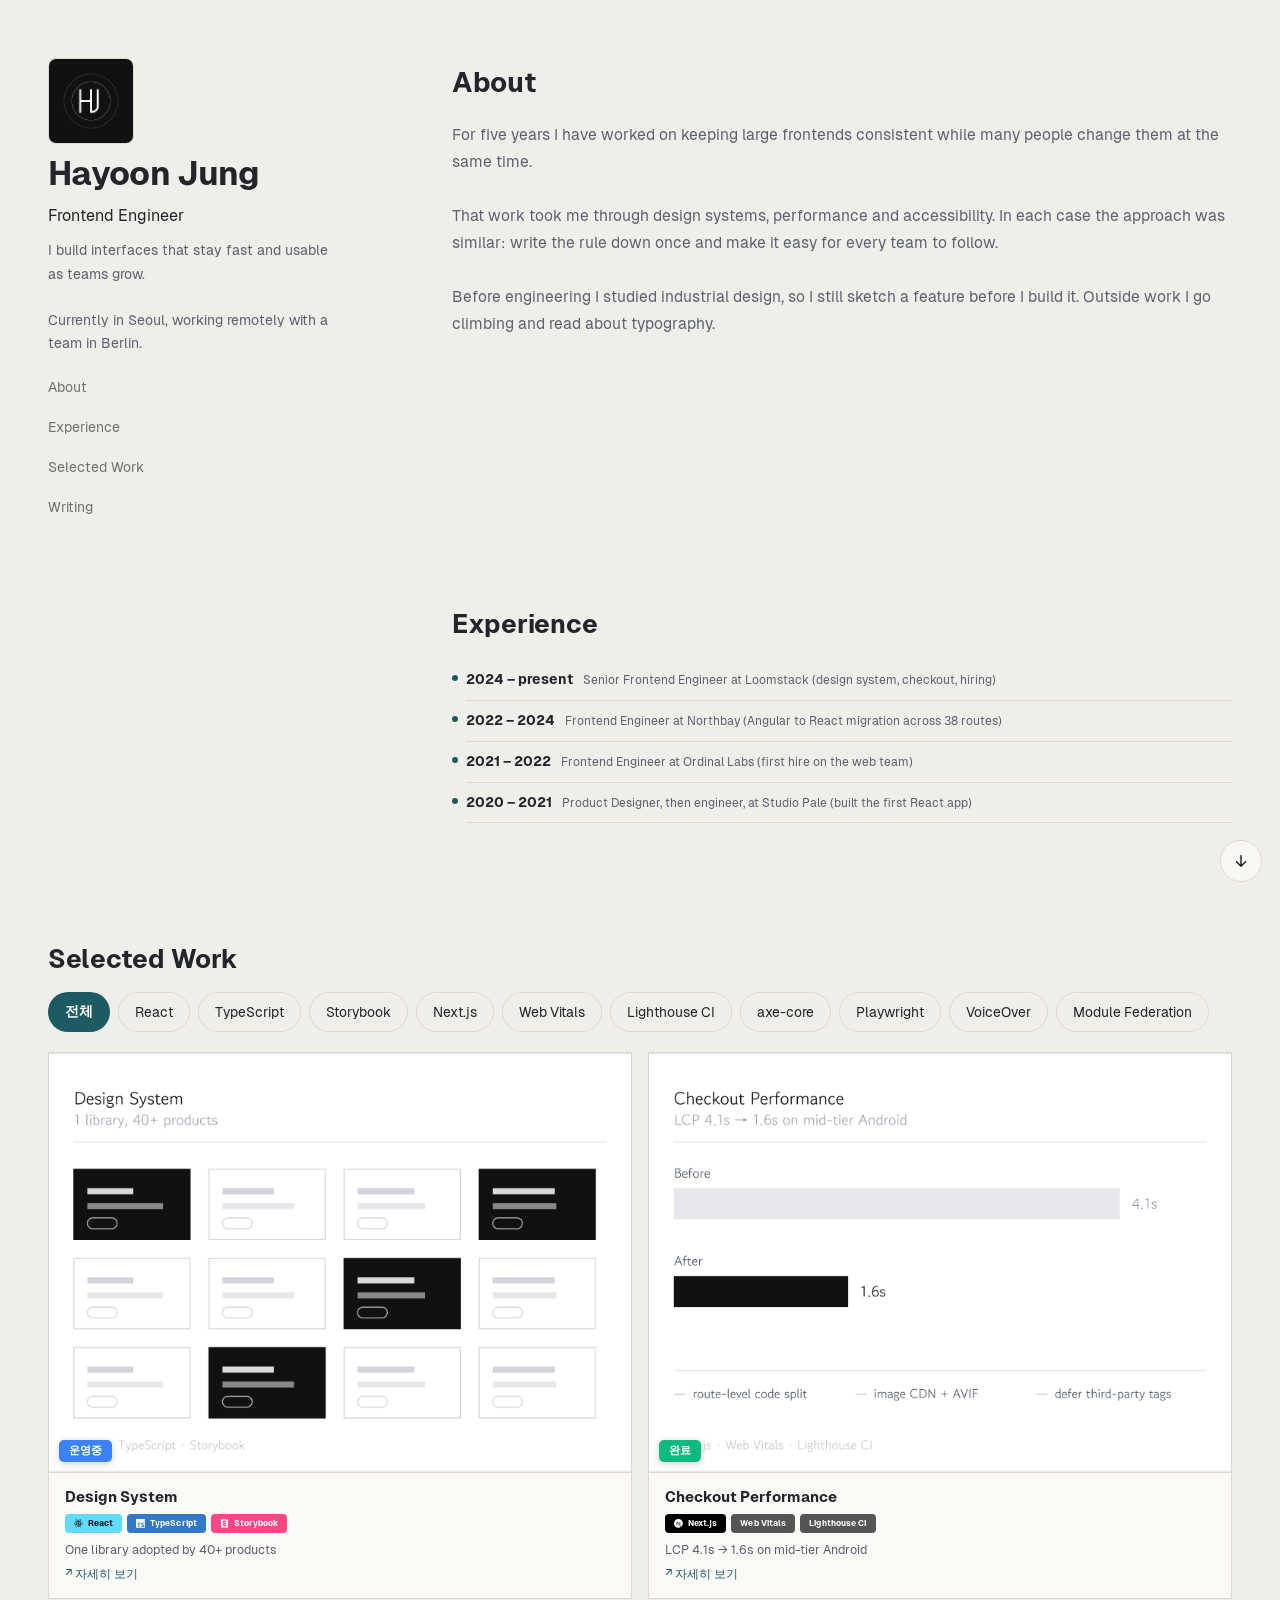
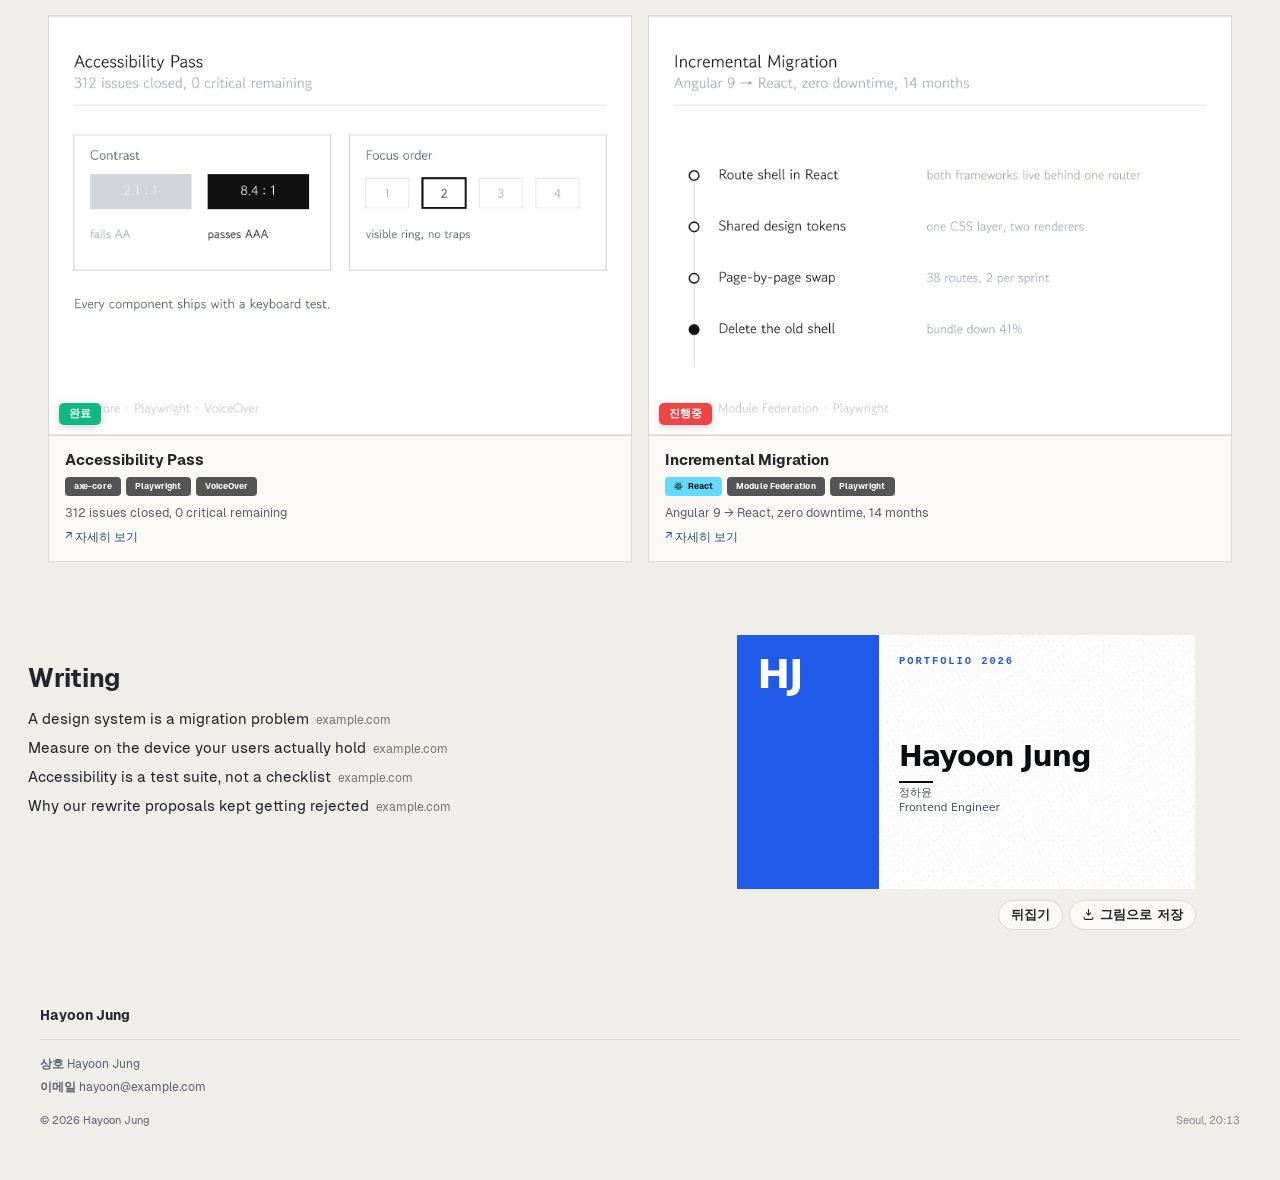
==== commit 2a5532bb: "포메 에디터로 디자인과 문구 다시 작업 포메에서 기존 작업 파일을 불러와 디자인(색 테마·글꼴·움직임·여백)과 문구를 고친 뒤 포메로 다시 내보낸 결과입니다.  Co-Authore" ====
--- a/index.html
+++ b/index.html
@@ -11,12 +11,13 @@
   <meta name="twitter:card" content="summary" />
   <link rel="icon" href="data:image/svg+xml,%3Csvg%20xmlns%3D%22http%3A%2F%2Fwww.w3.org%2F2000%2Fsvg%22%20viewBox%3D%220%200%2064%2064%22%3E%3Crect%20width%3D%2264%22%20height%3D%2264%22%20rx%3D%2214%22%20fill%3D%22%23111111%22%2F%3E%3Ctext%20x%3D%2232%22%20y%3D%2234%22%20text-anchor%3D%22middle%22%20dominant-baseline%3D%22central%22%20font-family%3D%22system-ui%2Csans-serif%22%20font-size%3D%2240%22%20font-weight%3D%22700%22%20fill%3D%22%23fff%22%3EH%3C%2Ftext%3E%3C%2Fsvg%3E" />
   <link rel="stylesheet" href="./assets/site.css" />
-  <style>html{scroll-behavior:smooth}.wf-pg{display:block}html,body{background:#ffffff}.wf-headbar{position:sticky;top:0;z-index:60;min-height:0!important;padding-top:0!important;padding-bottom:0!important}.wf-headbar .wf__region{position:static!important;align-self:stretch!important;width:100%}.wf-headbar--side{position:fixed;top:10px;bottom:10px;left:0px;width:380px;padding:0!important;overflow:auto}.wf-headbar--side .wf__region{height:100%}.wf-pg{scroll-margin-top:70px}</style>
+  <style>@view-transition { navigation: auto; }</style>
+  <style>html{scroll-behavior:smooth}.wf-pg{display:block}html,body{background:#f0eee9}.wf-headbar{position:sticky;top:0;z-index:60;min-height:0!important;padding-top:0!important;padding-bottom:0!important}.wf-headbar--still{position:static}.wf-footbar{min-height:0!important;padding-top:0!important}.wf-headbar .wf__region{position:static!important;align-self:stretch!important;width:100%}.wf-headbar--side{position:fixed;top:10px;bottom:10px;left:0px;width:380px;padding:0!important;overflow:auto}.wf-headbar--side .wf__region{height:100%}@media (max-width:760px){.wf-headbar--side{position:static;top:auto;bottom:auto;left:auto;width:auto;overflow:visible;margin:10px 0px 0}.wf-headbar--side .wf__region{height:auto}}.wf-pg{scroll-margin-top:70px}</style>
 </head>
 <body>
-  <div class="wf-page wf-headbar wf-headbar--side" style="font-family:'Inter', -apple-system, 'Segoe UI', 'Malgun Gothic', 'Apple SD Gothic Neo', 'Noto Sans KR', system-ui, sans-serif;background:#ffffff;--wf-bg:#ffffff;--wf-text:#111111;color:#111111;--wf-surface:#fafafa;--wf-line:#e5e5e5;--wf-muted:#525252;--wf-accent:#111111;--wf-max:1240px;padding:10px 0px;--fx-dot-color:#a3a3a3;--fx-star-color:#525252;--fx-char-color:#111111;gap:0px"><aside class="wf__region is-sticky" style="grid-column:1;grid-row:1 / 3;min-height:520px;border-radius:0px;border-width:0px;border-color:var(--wf-line, currentColor);padding:min(48px, 6vw);line-height:1.65;--wf-muted:#5b6270">
+  <div class="wf-page wf-headbar wf-headbar--side" style="font-family:'Geist', -apple-system, 'Segoe UI', 'Malgun Gothic', 'Apple SD Gothic Neo', 'Noto Sans KR', system-ui, sans-serif;background:#f0eee9;--wf-bg:#f0eee9;--wf-text:#22252b;color:#22252b;--wf-surface:#faf9f6;--wf-line:#ddd8ce;--wf-muted:#5b5f68;--wf-accent:#1e5a61;--wf-max:1240px;padding:10px 0px;--fx-dot-color:#a9a396;--fx-star-color:#5b5f68;--fx-char-color:#22252b;--enter-at:2%;gap:24px"><aside class="wf__region is-sticky" data-enter="left" style="grid-column:1;grid-row:1 / 3;min-height:520px;border-radius:8px;border-width:0px;padding:min(48px, 6vw);line-height:1.65;--wf-muted:#5b6270">
       <div class="wf-aside" style="align-items:flex-start">
-        <img class="wf-aside__photo" src="./assets/images/imgp15mark.png" alt="HJ monogram" loading="lazy" style="object-fit:cover;width:86px;height:86px" />
+        <img class="wf-aside__photo" src="./assets/images/imgp15mark.png" alt="HJ monogram" loading="lazy" decoding="async" style="object-fit:cover;width:86px;height:86px" />
         <h2 class="wf-aside__name">Hayoon Jung</h2>
         <p class="wf-aside__role">Frontend Engineer</p>
         <p class="wf-aside__bio">I build interfaces that stay fast and usable as teams grow.<br /><br />Currently in Seoul, working remotely with a team in Berlin.</p>
@@ -29,109 +30,126 @@
       </div>
     </aside></div>
   <section class="wf-pg" id="pg-0">
-  <div class="wf-page" style="font-family:'Inter', -apple-system, 'Segoe UI', 'Malgun Gothic', 'Apple SD Gothic Neo', 'Noto Sans KR', system-ui, sans-serif;background:#ffffff;--wf-bg:#ffffff;--wf-text:#111111;color:#111111;--wf-surface:#fafafa;--wf-line:#e5e5e5;--wf-muted:#525252;--wf-accent:#111111;--wf-max:1240px;padding:10px 0px;--fx-dot-color:#a3a3a3;--fx-star-color:#525252;--fx-char-color:#111111;gap:0px">
-    <div class="wf" style="grid-template-columns:380px minmax(0, 1fr);grid-template-rows:1fr auto;gap:0px">
+  <div class="wf-page wf-enter wf-enter--up wf-ix" style="font-family:'Geist', -apple-system, 'Segoe UI', 'Malgun Gothic', 'Apple SD Gothic Neo', 'Noto Sans KR', system-ui, sans-serif;background:#f0eee9;--wf-bg:#f0eee9;--wf-text:#22252b;color:#22252b;--wf-surface:#faf9f6;--wf-line:#ddd8ce;--wf-muted:#5b5f68;--wf-accent:#1e5a61;--wf-max:1240px;padding:10px 0px;--fx-dot-color:#a9a396;--fx-star-color:#5b5f68;--fx-char-color:#22252b;--enter-at:2%;gap:24px">
+    <span class="wf-progress" aria-hidden="true"></span>
+    <div class="wf" style="grid-template-columns:380px minmax(0, 1fr);grid-template-rows:1fr auto;gap:24px">
     
-    <section class="wf__region" id="about" style="grid-column:2;grid-row:1;min-height:520px;border-radius:0px;border-width:0px;border-color:var(--wf-line, currentColor);padding:min(48px, 6vw);--wf-fs:16px;line-height:1.75;--wf-muted:#5b6270" data-fx="reveal" data-fx-preset="rise" data-fx-duration="700" data-fx-distance="18">
+    <section class="wf__region" id="about" data-enter="right" style="grid-column:2;grid-row:1;min-height:520px;border-radius:8px;border-width:0px;padding:min(48px, 6vw);--wf-fs:16px;line-height:1.75;--wf-muted:#5b6270" data-fx="reveal" data-fx-preset="rise" data-fx-duration="700" data-fx-distance="18">
       <div class="wf-sec" style="align-items:flex-start">
         <h2 class="wf-sec__title">About</h2>
         <div class="wf-sec__cols" style="grid-template-columns:repeat(1, minmax(0, 1fr))">
-          <p class="wf-sec__body">I have spent five years on the same problem in different shapes: how does an interface stay coherent when twenty people are changing it at once.<br /><br />That led me to design systems, then to performance, then to accessibility — which turned out to be the same discipline viewed from three angles. Write the constraint down once, make it cheap to follow, and the codebase holds its shape.<br /><br />Before engineering I studied industrial design, which is why I still draw a thing before I build it. Outside work I climb badly and read about typography.</p>
-        </div>
-        
-      </div>
-    </section>
-    <section class="wf__region" id="experience" style="grid-column:2;grid-row:2;min-height:0px;border-radius:0px;border-width:0px;border-color:var(--wf-line, currentColor);padding:min(48px, 6vw);line-height:1.7;--wf-muted:#5b6270" data-fx="reveal" data-fx-preset="rise" data-fx-duration="700" data-fx-distance="18">
+          <p class="wf-sec__body">For five years I have worked on keeping large frontends consistent while many people change them at the same time.<br /><br />That work took me through design systems, performance and accessibility. In each case the approach was similar: write the rule down once and make it easy for every team to follow.<br /><br />Before engineering I studied industrial design, so I still sketch a feature before I build it. Outside work I go climbing and read about typography.</p>
+        </div>
+        
+      </div>
+    </section>
+    <section class="wf__region" id="experience" data-enter="up" style="grid-column:2;grid-row:2;min-height:0px;border-radius:8px;border-width:0px;padding:min(48px, 6vw);line-height:1.7;--wf-muted:#5b6270" data-fx="reveal" data-fx-preset="rise" data-fx-duration="700" data-fx-distance="18">
       <div class="wf-sec" style="align-items:flex-start">
         <h2 class="wf-sec__title">Experience</h2>
         
-        <ol class="wf-time"><li class="wf-time__row"><b>2024 — now</b><span>Senior Frontend Engineer, Loomstack — design system, checkout, hiring</span></li><li class="wf-time__row"><b>2022 — 2024</b><span>Frontend Engineer, Northbay — Angular to React migration across 38 routes</span></li><li class="wf-time__row"><b>2021 — 2022</b><span>Frontend Engineer, Ordinal Labs — first hire on the web team</span></li><li class="wf-time__row"><b>2020 — 2021</b><span>Product Designer turned engineer, Studio Pale — shipped the first React app</span></li></ol>
-      </div>
-    </section>
-    </div>
-    <div class="wf wf--row" style="grid-template-columns:repeat(1, minmax(0, 1fr));gap:0px">
-      <section class="wf__region" id="selected-work" style="min-height:0px;border-radius:0px;border-width:0px;border-color:var(--wf-line, currentColor);padding:min(48px, 6vw);--wf-muted:#5b6270" data-fx="reveal" data-fx-preset="rise" data-fx-duration="760" data-fx-distance="22">
-      <div class="wf-gal">
+        <ol class="wf-time"><li class="wf-time__row"><b>2024 – present</b><span>Senior Frontend Engineer at Loomstack (design system, checkout, hiring)</span></li><li class="wf-time__row"><b>2022 – 2024</b><span>Frontend Engineer at Northbay (Angular to React migration across 38 routes)</span></li><li class="wf-time__row"><b>2021 – 2022</b><span>Frontend Engineer at Ordinal Labs (first hire on the web team)</span></li><li class="wf-time__row"><b>2020 – 2021</b><span>Product Designer, then engineer, at Studio Pale (built the first React app)</span></li></ol>
+      </div>
+    </section>
+    </div>
+    <div class="wf wf--row" style="grid-template-columns:repeat(1, minmax(0, 1fr));gap:24px">
+      <section class="wf__region" id="selected-work" data-enter="up" style="min-height:0px;border-radius:8px;border-width:0px;padding:min(48px, 6vw);--wf-muted:#5b6270" data-fx="reveal" data-fx-preset="rise" data-fx-duration="760" data-fx-distance="22">
+      <div class="wf-gal is-phone2">
         <h2 class="wf-sec__title">Selected Work</h2>
+        <div class="wf-gal__filter" role="group" aria-label="태그별로 보기" hidden><button type="button" class="is-on" data-t="">전체</button><button type="button" data-t="React">React</button><button type="button" data-t="TypeScript">TypeScript</button><button type="button" data-t="Storybook">Storybook</button><button type="button" data-t="Next.js">Next.js</button><button type="button" data-t="Web Vitals">Web Vitals</button><button type="button" data-t="Lighthouse CI">Lighthouse CI</button><button type="button" data-t="axe-core">axe-core</button><button type="button" data-t="Playwright">Playwright</button><button type="button" data-t="VoiceOver">VoiceOver</button><button type="button" data-t="Module Federation">Module Federation</button></div>
+        <script>(function(b){b=document.currentScript.previousElementSibling;b.hidden=false;var g=b.parentNode;b.addEventListener('click',function(e){var t=e.target.closest('button');if(!t)return;[].forEach.call(b.children,function(x){x.classList.toggle('is-on',x===t);});var w=t.getAttribute('data-t');var m=g.querySelector('.wf-gal__more');if(w&&m)m.checked=true;[].forEach.call(g.querySelectorAll('.wf-gal__grid > [data-tags]'),function(c){c.classList.toggle('is-out',!!w&&('|'+c.getAttribute('data-tags')+'|').indexOf('|'+w+'|')<0);});});})();</script>
+        
         <div class="wf-gal__grid" style="grid-template-columns:repeat(2, minmax(0, 1fr))">
-          <a class="wf-card has-detail" href="#detail-x1-1-1"><span class="wf-card__thumb" style="padding-bottom:72%"><img class="wf-card__img" src="./assets/images/imgp15w1.png" alt="Design system component library" loading="lazy" style="object-fit:cover" /><span class="wf-card__status" style="--st-bg:#3b82f6;--st-fg:#ffffff">운영중</span></span><span class="wf-card__body">
+          <a data-tags="React|TypeScript|Storybook" class="wf-card has-detail" href="#detail-p0-x1-1-1"><span class="wf-card__thumb" style="padding-bottom:72%"><img class="wf-card__img" src="./assets/images/imgp15w1.png" alt="Design system component library" loading="lazy" decoding="async" style="object-fit:cover" /><span class="wf-card__status" style="--st-bg:#3b82f6;--st-fg:#ffffff">운영중</span></span><span class="wf-card__body">
               
               <b class="wf-card__title">Design System</b>
               <span class="wf-card__stack wf-card__stack--badges"><span class="wf-tag wf-tag--badge" style="--bdg-bg:#61DAFB;--bdg-fg:#111111"><svg class="wf-tag__logo" viewBox="0 0 24 24" aria-hidden="true"><path d="M14.23 12.004a2.236 2.236 0 0 1-2.235 2.236 2.236 2.236 0 0 1-2.236-2.236 2.236 2.236 0 0 1 2.235-2.236 2.236 2.236 0 0 1 2.236 2.236zm2.648-10.69c-1.346 0-3.107.96-4.888 2.622-1.78-1.653-3.542-2.602-4.887-2.602-.41 0-.783.093-1.106.278-1.375.793-1.683 3.264-.973 6.365C1.98 8.917 0 10.42 0 12.004c0 1.59 1.99 3.097 5.043 4.03-.704 3.113-.39 5.588.988 6.38.32.187.69.275 1.102.275 1.345 0 3.107-.96 4.888-2.624 1.78 1.654 3.542 2.603 4.887 2.603.41 0 .783-.09 1.106-.275 1.374-.792 1.683-3.263.973-6.365C22.02 15.096 24 13.59 24 12.004c0-1.59-1.99-3.097-5.043-4.032.704-3.11.39-5.587-.988-6.38-.318-.184-.688-.277-1.092-.278zm-.005 1.09v.006c.225 0 .406.044.558.127.666.382.955 1.835.73 3.704-.054.46-.142.945-.25 1.44-.96-.236-2.006-.417-3.107-.534-.66-.905-1.345-1.727-2.035-2.447 1.592-1.48 3.087-2.292 4.105-2.295zm-9.77.02c1.012 0 2.514.808 4.11 2.28-.686.72-1.37 1.537-2.02 2.442-1.107.117-2.154.298-3.113.538-.112-.49-.195-.964-.254-1.42-.23-1.868.054-3.32.714-3.707.19-.09.4-.127.563-.132zm4.882 3.05c.455.468.91.992 1.36 1.564-.44-.02-.89-.034-1.345-.034-.46 0-.915.01-1.36.034.44-.572.895-1.096 1.345-1.565zM12 8.1c.74 0 1.477.034 2.202.093.406.582.802 1.203 1.183 1.86.372.64.71 1.29 1.018 1.946-.308.655-.646 1.31-1.013 1.95-.38.66-.773 1.288-1.18 1.87-.728.063-1.466.098-2.21.098-.74 0-1.477-.035-2.202-.093-.406-.582-.802-1.204-1.183-1.86-.372-.64-.71-1.29-1.018-1.946.303-.657.646-1.313 1.013-1.954.38-.66.773-1.286 1.18-1.868.728-.064 1.466-.098 2.21-.098zm-3.635.254c-.24.377-.48.763-.704 1.16-.225.39-.435.782-.635 1.174-.265-.656-.49-1.31-.676-1.947.64-.15 1.315-.283 2.015-.386zm7.26 0c.695.103 1.365.23 2.006.387-.18.632-.405 1.282-.66 1.933-.2-.39-.41-.783-.64-1.174-.225-.392-.465-.774-.705-1.146zm3.063.675c.484.15.944.317 1.375.498 1.732.74 2.852 1.708 2.852 2.476-.005.768-1.125 1.74-2.857 2.475-.42.18-.88.342-1.355.493-.28-.958-.646-1.956-1.1-2.98.45-1.017.81-2.01 1.085-2.964zm-13.395.004c.278.96.645 1.957 1.1 2.98-.45 1.017-.812 2.01-1.086 2.964-.484-.15-.944-.318-1.37-.5-1.732-.737-2.852-1.706-2.852-2.474 0-.768 1.12-1.742 2.852-2.476.42-.18.88-.342 1.356-.494zm11.678 4.28c.265.657.49 1.312.676 1.948-.64.157-1.316.29-2.016.39.24-.375.48-.762.705-1.158.225-.39.435-.788.636-1.18zm-9.945.02c.2.392.41.783.64 1.175.23.39.465.772.705 1.143-.695-.102-1.365-.23-2.006-.386.18-.63.406-1.282.66-1.933zM17.92 16.32c.112.493.2.968.254 1.423.23 1.868-.054 3.32-.714 3.708-.147.09-.338.128-.563.128-1.012 0-2.514-.807-4.11-2.28.686-.72 1.37-1.536 2.02-2.44 1.107-.118 2.154-.3 3.113-.54zm-11.83.01c.96.234 2.006.415 3.107.532.66.905 1.345 1.727 2.035 2.446-1.595 1.483-3.092 2.295-4.11 2.295-.22-.005-.406-.05-.553-.132-.666-.38-.955-1.834-.73-3.703.054-.46.142-.944.25-1.438zm4.56.64c.44.02.89.034 1.345.034.46 0 .915-.01 1.36-.034-.44.572-.895 1.095-1.345 1.565-.455-.47-.91-.993-1.36-1.565z" fill="currentColor"/></svg>React</span><span class="wf-tag wf-tag--badge" style="--bdg-bg:#3178C6;--bdg-fg:#ffffff"><svg class="wf-tag__logo" viewBox="0 0 24 24" aria-hidden="true"><path d="M1.125 0C.502 0 0 .502 0 1.125v21.75C0 23.498.502 24 1.125 24h21.75c.623 0 1.125-.502 1.125-1.125V1.125C24 .502 23.498 0 22.875 0zm17.363 9.75c.612 0 1.154.037 1.627.111a6.38 6.38 0 0 1 1.306.34v2.458a3.95 3.95 0 0 0-.643-.361 5.093 5.093 0 0 0-.717-.26 5.453 5.453 0 0 0-1.426-.2c-.3 0-.573.028-.819.086a2.1 2.1 0 0 0-.623.242c-.17.104-.3.229-.393.374a.888.888 0 0 0-.14.49c0 .196.053.373.156.529.104.156.252.304.443.444s.423.276.696.41c.273.135.582.274.926.416.47.197.892.407 1.266.628.374.222.695.473.963.753.268.279.472.598.614.957.142.359.214.776.214 1.253 0 .657-.125 1.21-.373 1.656a3.033 3.033 0 0 1-1.012 1.085 4.38 4.38 0 0 1-1.487.596c-.566.12-1.163.18-1.79.18a9.916 9.916 0 0 1-1.84-.164 5.544 5.544 0 0 1-1.512-.493v-2.63a5.033 5.033 0 0 0 3.237 1.2c.333 0 .624-.03.872-.09.249-.06.456-.144.623-.25.166-.108.29-.234.373-.38a1.023 1.023 0 0 0-.074-1.089 2.12 2.12 0 0 0-.537-.5 5.597 5.597 0 0 0-.807-.444 27.72 27.72 0 0 0-1.007-.436c-.918-.383-1.602-.852-2.053-1.405-.45-.553-.676-1.222-.676-2.005 0-.614.123-1.141.369-1.582.246-.441.58-.804 1.004-1.089a4.494 4.494 0 0 1 1.47-.629 7.536 7.536 0 0 1 1.77-.201zm-15.113.188h9.563v2.166H9.506v9.646H6.789v-9.646H3.375z" fill="currentColor"/></svg>TypeScript</span><span class="wf-tag wf-tag--badge" style="--bdg-bg:#FF4785;--bdg-fg:#ffffff"><svg class="wf-tag__logo" viewBox="0 0 24 24" aria-hidden="true"><path d="M16.71.243l-.12 2.71a.18.18 0 00.29.15l1.06-.8.9.7a.18.18 0 00.28-.14l-.1-2.76 1.33-.1a1.2 1.2 0 011.279 1.2v21.596a1.2 1.2 0 01-1.26 1.2l-16.096-.72a1.2 1.2 0 01-1.15-1.16l-.75-19.797a1.2 1.2 0 011.13-1.27L16.7.222zM13.64 9.3c0 .47 3.16.24 3.59-.08 0-3.2-1.72-4.89-4.859-4.89-3.15 0-4.899 1.72-4.899 4.29 0 4.45 5.999 4.53 5.999 6.959 0 .7-.32 1.1-1.05 1.1-.96 0-1.35-.49-1.3-2.16 0-.36-3.649-.48-3.769 0-.27 4.03 2.23 5.2 5.099 5.2 2.79 0 4.969-1.49 4.969-4.18 0-4.77-6.099-4.64-6.099-6.999 0-.97.72-1.1 1.13-1.1.45 0 1.25.07 1.19 1.87z" fill="currentColor"/></svg>Storybook</span></span>
               <span class="wf-card__desc">One library adopted by 40+ products</span>
-              <span class="wf-card__link">↗ 링크</span>
-            </span></a>
-          <a class="wf-card has-detail" href="#detail-x1-1-2"><span class="wf-card__thumb" style="padding-bottom:72%"><img class="wf-card__img" src="./assets/images/imgp15w2.png" alt="Checkout performance before and after" loading="lazy" style="object-fit:cover" /><span class="wf-card__status" style="--st-bg:#10b981;--st-fg:#ffffff">완료</span></span><span class="wf-card__body">
+              
+              <span class="wf-card__link">↗ 자세히 보기</span>
+              
+            </span></a>
+          <a data-tags="Next.js|Web Vitals|Lighthouse CI" class="wf-card has-detail" href="#detail-p0-x1-1-2"><span class="wf-card__thumb" style="padding-bottom:72%"><img class="wf-card__img" src="./assets/images/imgp15w2.png" alt="Checkout performance before and after" loading="lazy" decoding="async" style="object-fit:cover" /><span class="wf-card__status" style="--st-bg:#10b981;--st-fg:#ffffff">완료</span></span><span class="wf-card__body">
               
               <b class="wf-card__title">Checkout Performance</b>
               <span class="wf-card__stack wf-card__stack--badges"><span class="wf-tag wf-tag--badge" style="--bdg-bg:#000000;--bdg-fg:#ffffff"><svg class="wf-tag__logo" viewBox="0 0 24 24" aria-hidden="true"><path d="M18.665 21.978C16.758 23.255 14.465 24 12 24 5.377 24 0 18.623 0 12S5.377 0 12 0s12 5.377 12 12c0 3.583-1.574 6.801-4.067 9.001L9.219 7.2H7.2v9.596h1.615V9.251l9.85 12.727Zm-3.332-8.533 1.6 2.061V7.2h-1.6v6.245Z" fill="currentColor"/></svg>Next.js</span><span class="wf-tag wf-tag--badge" style="--bdg-bg:#555555;--bdg-fg:#ffffff">Web Vitals</span><span class="wf-tag wf-tag--badge" style="--bdg-bg:#555555;--bdg-fg:#ffffff">Lighthouse CI</span></span>
               <span class="wf-card__desc">LCP 4.1s → 1.6s on mid-tier Android</span>
-              <span class="wf-card__link">↗ 링크</span>
-            </span></a>
-          <a class="wf-card has-detail" href="#detail-x1-1-3"><span class="wf-card__thumb" style="padding-bottom:72%"><img class="wf-card__img" src="./assets/images/imgp15w3.png" alt="Accessibility contrast and focus order" loading="lazy" style="object-fit:cover" /><span class="wf-card__status" style="--st-bg:#10b981;--st-fg:#ffffff">완료</span></span><span class="wf-card__body">
+              
+              <span class="wf-card__link">↗ 자세히 보기</span>
+              
+            </span></a>
+          <a data-tags="axe-core|Playwright|VoiceOver" class="wf-card has-detail" href="#detail-p0-x1-1-3"><span class="wf-card__thumb" style="padding-bottom:72%"><img class="wf-card__img" src="./assets/images/imgp15w3.png" alt="Accessibility contrast and focus order" loading="lazy" decoding="async" style="object-fit:cover" /><span class="wf-card__status" style="--st-bg:#10b981;--st-fg:#ffffff">완료</span></span><span class="wf-card__body">
               
               <b class="wf-card__title">Accessibility Pass</b>
               <span class="wf-card__stack wf-card__stack--badges"><span class="wf-tag wf-tag--badge" style="--bdg-bg:#555555;--bdg-fg:#ffffff">axe-core</span><span class="wf-tag wf-tag--badge" style="--bdg-bg:#555555;--bdg-fg:#ffffff">Playwright</span><span class="wf-tag wf-tag--badge" style="--bdg-bg:#555555;--bdg-fg:#ffffff">VoiceOver</span></span>
               <span class="wf-card__desc">312 issues closed, 0 critical remaining</span>
-              <span class="wf-card__link">↗ 링크</span>
-            </span></a>
-          <a class="wf-card has-detail" href="#detail-x1-1-4"><span class="wf-card__thumb" style="padding-bottom:72%"><img class="wf-card__img" src="./assets/images/imgp15w4.png" alt="Incremental migration timeline" loading="lazy" style="object-fit:cover" /><span class="wf-card__status" style="--st-bg:#ef4444;--st-fg:#ffffff">진행중</span></span><span class="wf-card__body">
+              
+              <span class="wf-card__link">↗ 자세히 보기</span>
+              
+            </span></a>
+          <a data-tags="React|Module Federation|Playwright" class="wf-card has-detail" href="#detail-p0-x1-1-4"><span class="wf-card__thumb" style="padding-bottom:72%"><img class="wf-card__img" src="./assets/images/imgp15w4.png" alt="Incremental migration timeline" loading="lazy" decoding="async" style="object-fit:cover" /><span class="wf-card__status" style="--st-bg:#ef4444;--st-fg:#ffffff">진행중</span></span><span class="wf-card__body">
               
               <b class="wf-card__title">Incremental Migration</b>
               <span class="wf-card__stack wf-card__stack--badges"><span class="wf-tag wf-tag--badge" style="--bdg-bg:#61DAFB;--bdg-fg:#111111"><svg class="wf-tag__logo" viewBox="0 0 24 24" aria-hidden="true"><path d="M14.23 12.004a2.236 2.236 0 0 1-2.235 2.236 2.236 2.236 0 0 1-2.236-2.236 2.236 2.236 0 0 1 2.235-2.236 2.236 2.236 0 0 1 2.236 2.236zm2.648-10.69c-1.346 0-3.107.96-4.888 2.622-1.78-1.653-3.542-2.602-4.887-2.602-.41 0-.783.093-1.106.278-1.375.793-1.683 3.264-.973 6.365C1.98 8.917 0 10.42 0 12.004c0 1.59 1.99 3.097 5.043 4.03-.704 3.113-.39 5.588.988 6.38.32.187.69.275 1.102.275 1.345 0 3.107-.96 4.888-2.624 1.78 1.654 3.542 2.603 4.887 2.603.41 0 .783-.09 1.106-.275 1.374-.792 1.683-3.263.973-6.365C22.02 15.096 24 13.59 24 12.004c0-1.59-1.99-3.097-5.043-4.032.704-3.11.39-5.587-.988-6.38-.318-.184-.688-.277-1.092-.278zm-.005 1.09v.006c.225 0 .406.044.558.127.666.382.955 1.835.73 3.704-.054.46-.142.945-.25 1.44-.96-.236-2.006-.417-3.107-.534-.66-.905-1.345-1.727-2.035-2.447 1.592-1.48 3.087-2.292 4.105-2.295zm-9.77.02c1.012 0 2.514.808 4.11 2.28-.686.72-1.37 1.537-2.02 2.442-1.107.117-2.154.298-3.113.538-.112-.49-.195-.964-.254-1.42-.23-1.868.054-3.32.714-3.707.19-.09.4-.127.563-.132zm4.882 3.05c.455.468.91.992 1.36 1.564-.44-.02-.89-.034-1.345-.034-.46 0-.915.01-1.36.034.44-.572.895-1.096 1.345-1.565zM12 8.1c.74 0 1.477.034 2.202.093.406.582.802 1.203 1.183 1.86.372.64.71 1.29 1.018 1.946-.308.655-.646 1.31-1.013 1.95-.38.66-.773 1.288-1.18 1.87-.728.063-1.466.098-2.21.098-.74 0-1.477-.035-2.202-.093-.406-.582-.802-1.204-1.183-1.86-.372-.64-.71-1.29-1.018-1.946.303-.657.646-1.313 1.013-1.954.38-.66.773-1.286 1.18-1.868.728-.064 1.466-.098 2.21-.098zm-3.635.254c-.24.377-.48.763-.704 1.16-.225.39-.435.782-.635 1.174-.265-.656-.49-1.31-.676-1.947.64-.15 1.315-.283 2.015-.386zm7.26 0c.695.103 1.365.23 2.006.387-.18.632-.405 1.282-.66 1.933-.2-.39-.41-.783-.64-1.174-.225-.392-.465-.774-.705-1.146zm3.063.675c.484.15.944.317 1.375.498 1.732.74 2.852 1.708 2.852 2.476-.005.768-1.125 1.74-2.857 2.475-.42.18-.88.342-1.355.493-.28-.958-.646-1.956-1.1-2.98.45-1.017.81-2.01 1.085-2.964zm-13.395.004c.278.96.645 1.957 1.1 2.98-.45 1.017-.812 2.01-1.086 2.964-.484-.15-.944-.318-1.37-.5-1.732-.737-2.852-1.706-2.852-2.474 0-.768 1.12-1.742 2.852-2.476.42-.18.88-.342 1.356-.494zm11.678 4.28c.265.657.49 1.312.676 1.948-.64.157-1.316.29-2.016.39.24-.375.48-.762.705-1.158.225-.39.435-.788.636-1.18zm-9.945.02c.2.392.41.783.64 1.175.23.39.465.772.705 1.143-.695-.102-1.365-.23-2.006-.386.18-.63.406-1.282.66-1.933zM17.92 16.32c.112.493.2.968.254 1.423.23 1.868-.054 3.32-.714 3.708-.147.09-.338.128-.563.128-1.012 0-2.514-.807-4.11-2.28.686-.72 1.37-1.536 2.02-2.44 1.107-.118 2.154-.3 3.113-.54zm-11.83.01c.96.234 2.006.415 3.107.532.66.905 1.345 1.727 2.035 2.446-1.595 1.483-3.092 2.295-4.11 2.295-.22-.005-.406-.05-.553-.132-.666-.38-.955-1.834-.73-3.703.054-.46.142-.944.25-1.438zm4.56.64c.44.02.89.034 1.345.034.46 0 .915-.01 1.36-.034-.44.572-.895 1.095-1.345 1.565-.455-.47-.91-.993-1.36-1.565z" fill="currentColor"/></svg>React</span><span class="wf-tag wf-tag--badge" style="--bdg-bg:#555555;--bdg-fg:#ffffff">Module Federation</span><span class="wf-tag wf-tag--badge" style="--bdg-bg:#555555;--bdg-fg:#ffffff">Playwright</span></span>
               <span class="wf-card__desc">Angular 9 → React, zero downtime, 14 months</span>
-              <span class="wf-card__link">↗ 링크</span>
-            </span></a>
-        </div>
-        <div class="wf-detail" id="detail-x1-1-1">
-            <a class="wf-detail__scrim" href="#!" aria-label="닫기"></a>
-            <div class="wf-detail__box">
-              <a class="wf-detail__close" href="#!" aria-label="닫기">✕</a>
-              <img class="wf-detail__img" src="./assets/images/imgp15w1.png" alt="Design system component library" loading="lazy" style="object-fit:cover" />
+              
+              <span class="wf-card__link">↗ 자세히 보기</span>
+              
+            </span></a>
+        </div>
+        
+        <div class="wf-detail" id="detail-p0-x1-1-1">
+            <a class="wf-detail__scrim" href="#!" aria-label="닫기"></a>
+            <div class="wf-detail__box">
+              <a class="wf-detail__close" href="#!" aria-label="닫기">✕</a>
+              <img class="wf-detail__img" src="./assets/images/imgp15w1.png" alt="Design system component library" loading="lazy" decoding="async" style="object-fit:cover" />
               <b class="wf-detail__title">Design System</b>
               <span class="wf-card__stack">React · TypeScript · Storybook</span>
-              <p class="wf-detail__body">The problem — six teams had six button components. None of them agreed on focus states, and two were inaccessible.<br /><br />What I did — built a single library with tokens for colour, spacing and motion, then wrote a codemod so teams could migrate a screen in an afternoon rather than a sprint.<br /><br />The number that mattered — adoption. 40+ products on the library within a year, because migrating was cheaper than not migrating. That was the design goal, not the component API.</p>
-              <a class="wf-card__link" href="https://github.com/" target="_blank" rel="noreferrer noopener">↗ 링크 열기</a>
-            </div>
-          </div>
-        <div class="wf-detail" id="detail-x1-1-2">
-            <a class="wf-detail__scrim" href="#!" aria-label="닫기"></a>
-            <div class="wf-detail__box">
-              <a class="wf-detail__close" href="#!" aria-label="닫기">✕</a>
-              <img class="wf-detail__img" src="./assets/images/imgp15w2.png" alt="Checkout performance before and after" loading="lazy" style="object-fit:cover" />
+              <p class="wf-detail__body">The problem: six teams had six button components. None of them agreed on focus states, and two were inaccessible.<br /><br />What I did: built a single library with tokens for colour, spacing and motion, then wrote a codemod so teams could migrate a screen in an afternoon rather than a sprint.<br /><br />The number that mattered: adoption. 40+ products on the library within a year, because migrating was cheaper than not migrating.</p>
+              
+              <a class="wf-card__link" href="https://github.com/" target="_blank" rel="noreferrer noopener">↗ 자세히 보기</a>
+            </div>
+          </div>
+        <div class="wf-detail" id="detail-p0-x1-1-2">
+            <a class="wf-detail__scrim" href="#!" aria-label="닫기"></a>
+            <div class="wf-detail__box">
+              <a class="wf-detail__close" href="#!" aria-label="닫기">✕</a>
+              <img class="wf-detail__img" src="./assets/images/imgp15w2.png" alt="Checkout performance before and after" loading="lazy" decoding="async" style="object-fit:cover" />
               <b class="wf-detail__title">Checkout Performance</b>
               <span class="wf-card__stack">Next.js · Web Vitals · Lighthouse CI</span>
-              <p class="wf-detail__body">The problem — checkout felt fine on our laptops and was unusable on the devices most of our customers actually had.<br /><br />What I did — measured on a real mid-tier Android instead of a throttled desktop, then went after the three biggest costs: route-level code splitting, an image CDN with AVIF, and deferring third-party tags that nobody owned.<br /><br />The number that mattered — 4.1s to 1.6s LCP, and a Lighthouse CI budget in the pipeline so it stays there. Conversion moved too, but the budget is what keeps it honest.</p>
-              <a class="wf-card__link" href="https://github.com/" target="_blank" rel="noreferrer noopener">↗ 링크 열기</a>
-            </div>
-          </div>
-        <div class="wf-detail" id="detail-x1-1-3">
-            <a class="wf-detail__scrim" href="#!" aria-label="닫기"></a>
-            <div class="wf-detail__box">
-              <a class="wf-detail__close" href="#!" aria-label="닫기">✕</a>
-              <img class="wf-detail__img" src="./assets/images/imgp15w3.png" alt="Accessibility contrast and focus order" loading="lazy" style="object-fit:cover" />
+              <p class="wf-detail__body">The problem: checkout was fast on our laptops but very slow on the phones most of our customers used.<br /><br />What I did: measured on a real mid-tier Android instead of a throttled desktop, then went after the three biggest costs: route-level code splitting, an image CDN with AVIF, and deferring third-party tags that nobody owned.<br /><br />The number that mattered: 4.1s to 1.6s LCP, and a Lighthouse CI budget in the pipeline so it stays there. Conversion also went up.</p>
+              
+              <a class="wf-card__link" href="https://github.com/" target="_blank" rel="noreferrer noopener">↗ 자세히 보기</a>
+            </div>
+          </div>
+        <div class="wf-detail" id="detail-p0-x1-1-3">
+            <a class="wf-detail__scrim" href="#!" aria-label="닫기"></a>
+            <div class="wf-detail__box">
+              <a class="wf-detail__close" href="#!" aria-label="닫기">✕</a>
+              <img class="wf-detail__img" src="./assets/images/imgp15w3.png" alt="Accessibility contrast and focus order" loading="lazy" decoding="async" style="object-fit:cover" />
               <b class="wf-detail__title">Accessibility Pass</b>
               <span class="wf-card__stack">axe-core · Playwright · VoiceOver</span>
-              <p class="wf-detail__body">The problem — an audit came back with 312 findings and the team had no idea where to start.<br /><br />What I did — sorted by &quot;how many screens does this touch&quot;, fixed the shared components first, and added axe-core to the component test suite so the same class of bug could not come back.<br /><br />The number that mattered — not 312 closed, but zero critical issues twelve months later. The suite catches them before review now.</p>
-              <a class="wf-card__link" href="https://github.com/" target="_blank" rel="noreferrer noopener">↗ 링크 열기</a>
-            </div>
-          </div>
-        <div class="wf-detail" id="detail-x1-1-4">
-            <a class="wf-detail__scrim" href="#!" aria-label="닫기"></a>
-            <div class="wf-detail__box">
-              <a class="wf-detail__close" href="#!" aria-label="닫기">✕</a>
-              <img class="wf-detail__img" src="./assets/images/imgp15w4.png" alt="Incremental migration timeline" loading="lazy" style="object-fit:cover" />
+              <p class="wf-detail__body">The problem: an audit came back with 312 findings and the team had no idea where to start.<br /><br />What I did: sorted by &quot;how many screens does this touch&quot;, fixed the shared components first, and added axe-core to the component test suite so the same class of bug could not come back.<br /><br />The number that mattered: zero critical issues twelve months later. The test suite now catches them before review.</p>
+              
+              <a class="wf-card__link" href="https://github.com/" target="_blank" rel="noreferrer noopener">↗ 자세히 보기</a>
+            </div>
+          </div>
+        <div class="wf-detail" id="detail-p0-x1-1-4">
+            <a class="wf-detail__scrim" href="#!" aria-label="닫기"></a>
+            <div class="wf-detail__box">
+              <a class="wf-detail__close" href="#!" aria-label="닫기">✕</a>
+              <img class="wf-detail__img" src="./assets/images/imgp15w4.png" alt="Incremental migration timeline" loading="lazy" decoding="async" style="object-fit:cover" />
               <b class="wf-detail__title">Incremental Migration</b>
               <span class="wf-card__stack">React · Module Federation · Playwright</span>
-              <p class="wf-detail__body">The problem — a rewrite had been proposed twice and rejected twice, correctly. The application could not stop shipping for a year.<br /><br />What I did — put a React shell around the existing router so both frameworks could run behind one URL space, shared the design tokens as a plain CSS layer, then moved two routes per sprint.<br /><br />The number that mattered — zero downtime across 38 routes, and a 41% smaller bundle once the old shell came out. Slower than a rewrite on paper. Finished, which the rewrites never were.</p>
-              <a class="wf-card__link" href="https://github.com/" target="_blank" rel="noreferrer noopener">↗ 링크 열기</a>
-            </div>
-          </div>
-      </div>
-    </section>
-    </div>
-    <div class="wf wf--row" style="grid-template-columns:repeat(2, minmax(0, 1fr));gap:0px">
-      <section class="wf__region" id="writing" style="min-height:260px;border-radius:0px;border-width:0px;border-color:var(--wf-line, currentColor);padding:min(28px, 6vw)" data-fx="reveal" data-fx-preset="rise" data-fx-duration="700" data-fx-distance="18">
+              <p class="wf-detail__body">The problem: a full rewrite had been proposed twice and rejected both times, because the application could not stop shipping for a year.<br /><br />What I did: put a React shell around the existing router so both frameworks could run behind one URL space, shared the design tokens as a plain CSS layer, then moved two routes per sprint.<br /><br />The number that mattered: zero downtime across 38 routes, and a 41% smaller bundle once the old shell came out. It took longer than a rewrite would have on paper, but it was finished.</p>
+              
+              <a class="wf-card__link" href="https://github.com/" target="_blank" rel="noreferrer noopener">↗ 자세히 보기</a>
+            </div>
+          </div>
+      </div>
+    </section>
+    </div>
+    <div class="wf wf--row" style="grid-template-columns:repeat(2, minmax(0, 1fr));gap:24px">
+      <section class="wf__region" id="writing" data-enter="left" style="min-height:260px;border-radius:8px;border-width:0px;padding:min(28px, 6vw)" data-fx="reveal" data-fx-preset="rise" data-fx-duration="700" data-fx-distance="18">
       <div class="wf-links wf-links--text" style="align-items:flex-start">
         <h2 class="wf-sec__title">Writing</h2>
         <div class="wf-links__row">
@@ -142,15 +160,16 @@
         </div>
       </div>
     </section>
-      <section class="wf__region" style="min-height:260px;border-radius:0px;border-width:0px;border-color:var(--wf-line, currentColor);padding:min(0px, 6vw)" data-fx="tilt" data-fx-max-tilt="8" data-fx-perspective="900" data-fx-scale="1.02" data-fx-speed="400" data-fx-glare="true" data-fx-max-glare="0.18" data-fx-axis="both">
-      <div class="wf-bcard wf-bcard--swiss wf-bcard--ico-line is-2face" style="--bc-paper:0.45;max-width:460px">
-        <input class="wf-bcard__toggle" type="checkbox" id="bcflip-xw-2" aria-label="명함 뒤집기">
+      <section class="wf__region" data-enter="right" style="min-height:260px;border-radius:8px;border-width:0px;padding:min(0px, 6vw)" data-fx="tilt" data-fx-max-tilt="8" data-fx-perspective="900" data-fx-scale="1.02" data-fx-speed="400" data-fx-glare="true" data-fx-max-glare="0.18" data-fx-axis="both">
+      <div class="wf-bcardbox" style="max-width:460px"><div class="wf-bcard wf-bcard--swiss wf-bcard--ico-line is-2face" style="--bc-paper:0.45;max-width:460px">
+        <input class="wf-bcard__toggle" type="checkbox" id="bcflip-p0-xw-2" aria-label="명함 뒤집기">
         <div class="wf-bcard__flip">
           <div class="wf-bcard__face wf-bcard__face--front">
             <span class="wf-bcard__deco" aria-hidden="true"></span>
             <span class="wf-bcard__paper" aria-hidden="true"></span>
             <div class="wf-bcard__in">
         <span class="wf-bcard__label">PORTFOLIO 2026</span>
+        <span class="wf-bcard__org">Frontend</span>
         <span class="wf-bcard__mono">HJ</span>
         <div class="wf-bcard__lead">
           <b class="wf-bcard__role">Frontend</b>
@@ -161,8 +180,7 @@
             <span class="wf-bcard__text">
               <b class="wf-bcard__name">Hayoon Jung</b>
               <span class="wf-bcard__nameen">정하윤</span>
-              <span class="wf-bcard__title">Frontend Engineer</span>
-              
+              <span class="wf-bcard__title wf-bcard__titles"><span class="wf-bcard__tpart">Frontend Engineer</span></span>
             </span>
             <span class="wf-bcard__ico" aria-hidden="true"><svg viewBox="0 0 24 24"><path d="M12 12a5 5 0 1 0 0-10 5 5 0 0 0 0 10zm0 2c-5 0-9 2.5-9 5.5V22h18v-2.5c0-3-4-5.5-9-5.5z" fill="currentColor"/></svg></span>
           </div>
@@ -175,27 +193,25 @@
           </div>
           <div class="wf-bcard__face wf-bcard__face--back"><span class="wf-bcard__paper" aria-hidden="true"></span><div class="wf-bcard__in wf-bcard__in--back">
         <p class="wf-bcard__tagline">Fewer things, done properly.</p>
-        <div class="wf-bcard__info"><div class="wf-bcard__row"><span class="wf-bcard__text"><span class="wf-bcard__line">Seoul, KR</span></span><span class="wf-bcard__ico" aria-hidden="true"><svg viewBox="0 0 24 24"><path d="M12 2a7 7 0 0 0-7 7c0 5.2 7 13 7 13s7-7.8 7-13a7 7 0 0 0-7-7zm0 9.5A2.5 2.5 0 1 1 12 6.5a2.5 2.5 0 0 1 0 5z" fill="currentColor"/></svg></span></div></div>
+        <div class="wf-bcard__info"><div class="wf-bcard__row wf-bcard__row--pin"><span class="wf-bcard__text"><span class="wf-bcard__line">Seoul, KR</span></span><span class="wf-bcard__ico" aria-hidden="true"><svg viewBox="0 0 24 24"><path d="M12 2a7 7 0 0 0-7 7c0 5.2 7 13 7 13s7-7.8 7-13a7 7 0 0 0-7-7zm0 9.5A2.5 2.5 0 1 1 12 6.5a2.5 2.5 0 0 1 0 5z" fill="currentColor"/></svg></span></div></div>
         <span class="wf-bcard__stack">TypeScript · React · Design Systems</span>
         <div class="wf-bcard__side"><span class="wf-bcard__qr"><svg class="wf-qr" viewBox="0 0 53 53" role="img" aria-label="연락처 QR 코드" shape-rendering="crispEdges"><path d="M2,2h1v1h-1zM3,2h1v1h-1zM4,2h1v1h-1zM5,2h1v1h-1zM6,2h1v1h-1zM7,2h1v1h-1zM8,2h1v1h-1zM10,2h1v1h-1zM12,2h1v1h-1zM13,2h1v1h-1zM16,2h1v1h-1zM19,2h1v1h-1zM22,2h1v1h-1zM25,2h1v1h-1zM27,2h1v1h-1zM28,2h1v1h-1zM29,2h1v1h-1zM30,2h1v1h-1zM31,2h1v1h-1zM32,2h1v1h-1zM34,2h1v1h-1zM35,2h1v1h-1zM37,2h1v1h-1zM39,2h1v1h-1zM42,2h1v1h-1zM44,2h1v1h-1zM45,2h1v1h-1zM46,2h1v1h-1zM47,2h1v1h-1zM48,2h1v1h-1zM49,2h1v1h-1zM50,2h1v1h-1zM2,3h1v1h-1zM8,3h1v1h-1zM10,3h1v1h-1zM11,3h1v1h-1zM12,3h1v1h-1zM14,3h1v1h-1zM19,3h1v1h-1zM20,3h1v1h-1zM24,3h1v1h-1zM26,3h1v1h-1zM28,3h1v1h-1zM29,3h1v1h-1zM30,3h1v1h-1zM37,3h1v1h-1zM38,3h1v1h-1zM40,3h1v1h-1zM41,3h1v1h-1zM42,3h1v1h-1zM44,3h1v1h-1zM50,3h1v1h-1zM2,4h1v1h-1zM4,4h1v1h-1zM5,4h1v1h-1zM6,4h1v1h-1zM8,4h1v1h-1zM11,4h1v1h-1zM12,4h1v1h-1zM14,4h1v1h-1zM16,4h1v1h-1zM20,4h1v1h-1zM22,4h1v1h-1zM27,4h1v1h-1zM28,4h1v1h-1zM29,4h1v1h-1zM34,4h1v1h-1zM36,4h1v1h-1zM38,4h1v1h-1zM39,4h1v1h-1zM41,4h1v1h-1zM42,4h1v1h-1zM44,4h1v1h-1zM46,4h1v1h-1zM47,4h1v1h-1zM48,4h1v1h-1zM50,4h1v1h-1zM2,5h1v1h-1zM4,5h1v1h-1zM5,5h1v1h-1zM6,5h1v1h-1zM8,5h1v1h-1zM10,5h1v1h-1zM11,5h1v1h-1zM12,5h1v1h-1zM13,5h1v1h-1zM15,5h1v1h-1zM17,5h1v1h-1zM18,5h1v1h-1zM23,5h1v1h-1zM24,5h1v1h-1zM25,5h1v1h-1zM28,5h1v1h-1zM29,5h1v1h-1zM31,5h1v1h-1zM33,5h1v1h-1zM35,5h1v1h-1zM36,5h1v1h-1zM37,5h1v1h-1zM38,5h1v1h-1zM39,5h1v1h-1zM41,5h1v1h-1zM44,5h1v1h-1zM46,5h1v1h-1zM47,5h1v1h-1zM48,5h1v1h-1zM50,5h1v1h-1zM2,6h1v1h-1zM4,6h1v1h-1zM5,6h1v1h-1zM6,6h1v1h-1zM8,6h1v1h-1zM12,6h1v1h-1zM16,6h1v1h-1zM18,6h1v1h-1zM20,6h1v1h-1zM21,6h1v1h-1zM24,6h1v1h-1zM25,6h1v1h-1zM26,6h1v1h-1zM27,6h1v1h-1zM28,6h1v1h-1zM30,6h1v1h-1zM31,6h1v1h-1zM33,6h1v1h-1zM34,6h1v1h-1zM35,6h1v1h-1zM44,6h1v1h-1zM46,6h1v1h-1zM47,6h1v1h-1zM48,6h1v1h-1zM50,6h1v1h-1zM2,7h1v1h-1zM8,7h1v1h-1zM11,7h1v1h-1zM12,7h1v1h-1zM13,7h1v1h-1zM15,7h1v1h-1zM19,7h1v1h-1zM21,7h1v1h-1zM22,7h1v1h-1zM24,7h1v1h-1zM28,7h1v1h-1zM30,7h1v1h-1zM32,7h1v1h-1zM35,7h1v1h-1zM36,7h1v1h-1zM37,7h1v1h-1zM39,7h1v1h-1zM40,7h1v1h-1zM44,7h1v1h-1zM50,7h1v1h-1zM2,8h1v1h-1zM3,8h1v1h-1zM4,8h1v1h-1zM5,8h1v1h-1zM6,8h1v1h-1zM7,8h1v1h-1zM8,8h1v1h-1zM10,8h1v1h-1zM12,8h1v1h-1zM14,8h1v1h-1zM16,8h1v1h-1zM18,8h1v1h-1zM20,8h1v1h-1zM22,8h1v1h-1zM24,8h1v1h-1zM26,8h1v1h-1zM28,8h1v1h-1zM30,8h1v1h-1zM32,8h1v1h-1zM34,8h1v1h-1zM36,8h1v1h-1zM38,8h1v1h-1zM40,8h1v1h-1zM42,8h1v1h-1zM44,8h1v1h-1zM45,8h1v1h-1zM46,8h1v1h-1zM47,8h1v1h-1zM48,8h1v1h-1zM49,8h1v1h-1zM50,8h1v1h-1zM10,9h1v1h-1zM11,9h1v1h-1zM14,9h1v1h-1zM15,9h1v1h-1zM16,9h1v1h-1zM17,9h1v1h-1zM19,9h1v1h-1zM20,9h1v1h-1zM21,9h1v1h-1zM24,9h1v1h-1zM28,9h1v1h-1zM32,9h1v1h-1zM34,9h1v1h-1zM35,9h1v1h-1zM36,9h1v1h-1zM37,9h1v1h-1zM38,9h1v1h-1zM2,10h1v1h-1zM4,10h1v1h-1zM5,10h1v1h-1zM7,10h1v1h-1zM8,10h1v1h-1zM9,10h1v1h-1zM12,10h1v1h-1zM13,10h1v1h-1zM17,10h1v1h-1zM22,10h1v1h-1zM23,10h1v1h-1zM24,10h1v1h-1zM25,10h1v1h-1zM26,10h1v1h-1zM27,10h1v1h-1zM28,10h1v1h-1zM29,10h1v1h-1zM30,10h1v1h-1zM31,10h1v1h-1zM33,10h1v1h-1zM37,10h1v1h-1zM39,10h1v1h-1zM40,10h1v1h-1zM42,10h1v1h-1zM44,10h1v1h-1zM47,10h1v1h-1zM49,10h1v1h-1zM50,10h1v1h-1zM3,11h1v1h-1zM4,11h1v1h-1zM6,11h1v1h-1zM7,11h1v1h-1zM11,11h1v1h-1zM14,11h1v1h-1zM17,11h1v1h-1zM19,11h1v1h-1zM27,11h1v1h-1zM30,11h1v1h-1zM32,11h1v1h-1zM33,11h1v1h-1zM34,11h1v1h-1zM35,11h1v1h-1zM37,11h1v1h-1zM39,11h1v1h-1zM43,11h1v1h-1zM44,11h1v1h-1zM45,11h1v1h-1zM47,11h1v1h-1zM48,11h1v1h-1zM49,11h1v1h-1zM2,12h1v1h-1zM4,12h1v1h-1zM5,12h1v1h-1zM6,12h1v1h-1zM7,12h1v1h-1zM8,12h1v1h-1zM10,12h1v1h-1zM13,12h1v1h-1zM16,12h1v1h-1zM17,12h1v1h-1zM21,12h1v1h-1zM23,12h1v1h-1zM26,12h1v1h-1zM28,12h1v1h-1zM30,12h1v1h-1zM31,12h1v1h-1zM33,12h1v1h-1zM34,12h1v1h-1zM36,12h1v1h-1zM38,12h1v1h-1zM40,12h1v1h-1zM43,12h1v1h-1zM44,12h1v1h-1zM45,12h1v1h-1zM46,12h1v1h-1zM47,12h1v1h-1zM49,12h1v1h-1zM10,13h1v1h-1zM11,13h1v1h-1zM12,13h1v1h-1zM14,13h1v1h-1zM16,13h1v1h-1zM18,13h1v1h-1zM21,13h1v1h-1zM22,13h1v1h-1zM24,13h1v1h-1zM28,13h1v1h-1zM29,13h1v1h-1zM34,13h1v1h-1zM35,13h1v1h-1zM37,13h1v1h-1zM42,13h1v1h-1zM44,13h1v1h-1zM45,13h1v1h-1zM47,13h1v1h-1zM48,13h1v1h-1zM49,13h1v1h-1zM50,13h1v1h-1zM4,14h1v1h-1zM6,14h1v1h-1zM7,14h1v1h-1zM8,14h1v1h-1zM9,14h1v1h-1zM12,14h1v1h-1zM13,14h1v1h-1zM14,14h1v1h-1zM15,14h1v1h-1zM16,14h1v1h-1zM20,14h1v1h-1zM21,14h1v1h-1zM24,14h1v1h-1zM25,14h1v1h-1zM26,14h1v1h-1zM28,14h1v1h-1zM29,14h1v1h-1zM35,14h1v1h-1zM36,14h1v1h-1zM37,14h1v1h-1zM38,14h1v1h-1zM42,14h1v1h-1zM45,14h1v1h-1zM49,14h1v1h-1zM50,14h1v1h-1zM2,15h1v1h-1zM4,15h1v1h-1zM9,15h1v1h-1zM10,15h1v1h-1zM11,15h1v1h-1zM16,15h1v1h-1zM17,15h1v1h-1zM18,15h1v1h-1zM20,15h1v1h-1zM22,15h1v1h-1zM25,15h1v1h-1zM27,15h1v1h-1zM28,15h1v1h-1zM30,15h1v1h-1zM31,15h1v1h-1zM35,15h1v1h-1zM39,15h1v1h-1zM40,15h1v1h-1zM41,15h1v1h-1zM48,15h1v1h-1zM49,15h1v1h-1zM2,16h1v1h-1zM7,16h1v1h-1zM8,16h1v1h-1zM10,16h1v1h-1zM11,16h1v1h-1zM12,16h1v1h-1zM14,16h1v1h-1zM16,16h1v1h-1zM17,16h1v1h-1zM18,16h1v1h-1zM19,16h1v1h-1zM20,16h1v1h-1zM23,16h1v1h-1zM24,16h1v1h-1zM27,16h1v1h-1zM29,16h1v1h-1zM33,16h1v1h-1zM34,16h1v1h-1zM37,16h1v1h-1zM39,16h1v1h-1zM40,16h1v1h-1zM43,16h1v1h-1zM45,16h1v1h-1zM46,16h1v1h-1zM47,16h1v1h-1zM49,16h1v1h-1zM2,17h1v1h-1zM4,17h1v1h-1zM5,17h1v1h-1zM12,17h1v1h-1zM16,17h1v1h-1zM19,17h1v1h-1zM23,17h1v1h-1zM25,17h1v1h-1zM28,17h1v1h-1zM29,17h1v1h-1zM31,17h1v1h-1zM32,17h1v1h-1zM33,17h1v1h-1zM34,17h1v1h-1zM36,17h1v1h-1zM37,17h1v1h-1zM40,17h1v1h-1zM42,17h1v1h-1zM43,17h1v1h-1zM4,18h1v1h-1zM6,18h1v1h-1zM8,18h1v1h-1zM9,18h1v1h-1zM10,18h1v1h-1zM13,18h1v1h-1zM14,18h1v1h-1zM17,18h1v1h-1zM18,18h1v1h-1zM22,18h1v1h-1zM23,18h1v1h-1zM25,18h1v1h-1zM27,18h1v1h-1zM31,18h1v1h-1zM32,18h1v1h-1zM34,18h1v1h-1zM35,18h1v1h-1zM37,18h1v1h-1zM39,18h1v1h-1zM41,18h1v1h-1zM42,18h1v1h-1zM46,18h1v1h-1zM47,18h1v1h-1zM49,18h1v1h-1zM3,19h1v1h-1zM6,19h1v1h-1zM7,19h1v1h-1zM11,19h1v1h-1zM12,19h1v1h-1zM19,19h1v1h-1zM20,19h1v1h-1zM23,19h1v1h-1zM25,19h1v1h-1zM30,19h1v1h-1zM31,19h1v1h-1zM33,19h1v1h-1zM36,19h1v1h-1zM37,19h1v1h-1zM38,19h1v1h-1zM42,19h1v1h-1zM46,19h1v1h-1zM47,19h1v1h-1zM48,19h1v1h-1zM49,19h1v1h-1zM50,19h1v1h-1zM2,20h1v1h-1zM3,20h1v1h-1zM5,20h1v1h-1zM7,20h1v1h-1zM8,20h1v1h-1zM9,20h1v1h-1zM11,20h1v1h-1zM15,20h1v1h-1zM17,20h1v1h-1zM19,20h1v1h-1zM22,20h1v1h-1zM24,20h1v1h-1zM25,20h1v1h-1zM26,20h1v1h-1zM27,20h1v1h-1zM32,20h1v1h-1zM33,20h1v1h-1zM35,20h1v1h-1zM39,20h1v1h-1zM41,20h1v1h-1zM42,20h1v1h-1zM44,20h1v1h-1zM46,20h1v1h-1zM50,20h1v1h-1zM2,21h1v1h-1zM3,21h1v1h-1zM6,21h1v1h-1zM10,21h1v1h-1zM12,21h1v1h-1zM13,21h1v1h-1zM16,21h1v1h-1zM17,21h1v1h-1zM19,21h1v1h-1zM22,21h1v1h-1zM23,21h1v1h-1zM25,21h1v1h-1zM26,21h1v1h-1zM28,21h1v1h-1zM29,21h1v1h-1zM32,21h1v1h-1zM37,21h1v1h-1zM39,21h1v1h-1zM40,21h1v1h-1zM41,21h1v1h-1zM42,21h1v1h-1zM45,21h1v1h-1zM47,21h1v1h-1zM50,21h1v1h-1zM3,22h1v1h-1zM6,22h1v1h-1zM8,22h1v1h-1zM12,22h1v1h-1zM14,22h1v1h-1zM17,22h1v1h-1zM18,22h1v1h-1zM19,22h1v1h-1zM21,22h1v1h-1zM25,22h1v1h-1zM29,22h1v1h-1zM30,22h1v1h-1zM32,22h1v1h-1zM35,22h1v1h-1zM37,22h1v1h-1zM39,22h1v1h-1zM41,22h1v1h-1zM42,22h1v1h-1zM44,22h1v1h-1zM45,22h1v1h-1zM48,22h1v1h-1zM50,22h1v1h-1zM4,23h1v1h-1zM5,23h1v1h-1zM7,23h1v1h-1zM9,23h1v1h-1zM13,23h1v1h-1zM14,23h1v1h-1zM16,23h1v1h-1zM19,23h1v1h-1zM25,23h1v1h-1zM26,23h1v1h-1zM29,23h1v1h-1zM32,23h1v1h-1zM33,23h1v1h-1zM38,23h1v1h-1zM43,23h1v1h-1zM44,23h1v1h-1zM46,23h1v1h-1zM47,23h1v1h-1zM48,23h1v1h-1zM50,23h1v1h-1zM3,24h1v1h-1zM4,24h1v1h-1zM5,24h1v1h-1zM6,24h1v1h-1zM7,24h1v1h-1zM8,24h1v1h-1zM9,24h1v1h-1zM10,24h1v1h-1zM15,24h1v1h-1zM17,24h1v1h-1zM18,24h1v1h-1zM19,24h1v1h-1zM20,24h1v1h-1zM21,24h1v1h-1zM22,24h1v1h-1zM24,24h1v1h-1zM25,24h1v1h-1zM26,24h1v1h-1zM27,24h1v1h-1zM28,24h1v1h-1zM29,24h1v1h-1zM32,24h1v1h-1zM33,24h1v1h-1zM34,24h1v1h-1zM37,24h1v1h-1zM40,24h1v1h-1zM41,24h1v1h-1zM42,24h1v1h-1zM43,24h1v1h-1zM44,24h1v1h-1zM45,24h1v1h-1zM46,24h1v1h-1zM47,24h1v1h-1zM48,24h1v1h-1zM3,25h1v1h-1zM6,25h1v1h-1zM10,25h1v1h-1zM12,25h1v1h-1zM14,25h1v1h-1zM19,25h1v1h-1zM22,25h1v1h-1zM23,25h1v1h-1zM24,25h1v1h-1zM28,25h1v1h-1zM30,25h1v1h-1zM32,25h1v1h-1zM33,25h1v1h-1zM34,25h1v1h-1zM36,25h1v1h-1zM38,25h1v1h-1zM39,25h1v1h-1zM40,25h1v1h-1zM42,25h1v1h-1zM46,25h1v1h-1zM48,25h1v1h-1zM2,26h1v1h-1zM3,26h1v1h-1zM4,26h1v1h-1zM6,26h1v1h-1zM8,26h1v1h-1zM10,26h1v1h-1zM11,26h1v1h-1zM12,26h1v1h-1zM17,26h1v1h-1zM18,26h1v1h-1zM19,26h1v1h-1zM20,26h1v1h-1zM21,26h1v1h-1zM22,26h1v1h-1zM23,26h1v1h-1zM24,26h1v1h-1zM26,26h1v1h-1zM28,26h1v1h-1zM33,26h1v1h-1zM35,26h1v1h-1zM37,26h1v1h-1zM38,26h1v1h-1zM41,26h1v1h-1zM42,26h1v1h-1zM44,26h1v1h-1zM46,26h1v1h-1zM48,26h1v1h-1zM49,26h1v1h-1zM50,26h1v1h-1zM3,27h1v1h-1zM4,27h1v1h-1zM5,27h1v1h-1zM6,27h1v1h-1zM10,27h1v1h-1zM11,27h1v1h-1zM12,27h1v1h-1zM14,27h1v1h-1zM16,27h1v1h-1zM19,27h1v1h-1zM21,27h1v1h-1zM22,27h1v1h-1zM23,27h1v1h-1zM24,27h1v1h-1zM28,27h1v1h-1zM29,27h1v1h-1zM30,27h1v1h-1zM35,27h1v1h-1zM38,27h1v1h-1zM39,27h1v1h-1zM40,27h1v1h-1zM42,27h1v1h-1zM46,27h1v1h-1zM47,27h1v1h-1zM49,27h1v1h-1zM50,27h1v1h-1zM3,28h1v1h-1zM5,28h1v1h-1zM6,28h1v1h-1zM7,28h1v1h-1zM8,28h1v1h-1zM9,28h1v1h-1zM10,28h1v1h-1zM11,28h1v1h-1zM12,28h1v1h-1zM13,28h1v1h-1zM14,28h1v1h-1zM15,28h1v1h-1zM17,28h1v1h-1zM21,28h1v1h-1zM22,28h1v1h-1zM24,28h1v1h-1zM25,28h1v1h-1zM26,28h1v1h-1zM27,28h1v1h-1zM28,28h1v1h-1zM30,28h1v1h-1zM34,28h1v1h-1zM36,28h1v1h-1zM37,28h1v1h-1zM38,28h1v1h-1zM39,28h1v1h-1zM40,28h1v1h-1zM42,28h1v1h-1zM43,28h1v1h-1zM44,28h1v1h-1zM45,28h1v1h-1zM46,28h1v1h-1zM48,28h1v1h-1zM49,28h1v1h-1zM5,29h1v1h-1zM9,29h1v1h-1zM10,29h1v1h-1zM12,29h1v1h-1zM14,29h1v1h-1zM17,29h1v1h-1zM18,29h1v1h-1zM20,29h1v1h-1zM22,29h1v1h-1zM24,29h1v1h-1zM27,29h1v1h-1zM29,29h1v1h-1zM31,29h1v1h-1zM33,29h1v1h-1zM34,29h1v1h-1zM38,29h1v1h-1zM39,29h1v1h-1zM43,29h1v1h-1zM45,29h1v1h-1zM46,29h1v1h-1zM4,30h1v1h-1zM5,30h1v1h-1zM6,30h1v1h-1zM7,30h1v1h-1zM8,30h1v1h-1zM10,30h1v1h-1zM12,30h1v1h-1zM19,30h1v1h-1zM20,30h1v1h-1zM22,30h1v1h-1zM24,30h1v1h-1zM29,30h1v1h-1zM34,30h1v1h-1zM35,30h1v1h-1zM36,30h1v1h-1zM39,30h1v1h-1zM40,30h1v1h-1zM44,30h1v1h-1zM45,30h1v1h-1zM50,30h1v1h-1zM2,31h1v1h-1zM4,31h1v1h-1zM5,31h1v1h-1zM6,31h1v1h-1zM9,31h1v1h-1zM10,31h1v1h-1zM11,31h1v1h-1zM12,31h1v1h-1zM14,31h1v1h-1zM19,31h1v1h-1zM20,31h1v1h-1zM22,31h1v1h-1zM27,31h1v1h-1zM33,31h1v1h-1zM34,31h1v1h-1zM35,31h1v1h-1zM36,31h1v1h-1zM38,31h1v1h-1zM48,31h1v1h-1zM5,32h1v1h-1zM8,32h1v1h-1zM10,32h1v1h-1zM11,32h1v1h-1zM13,32h1v1h-1zM15,32h1v1h-1zM16,32h1v1h-1zM17,32h1v1h-1zM20,32h1v1h-1zM22,32h1v1h-1zM23,32h1v1h-1zM24,32h1v1h-1zM25,32h1v1h-1zM26,32h1v1h-1zM27,32h1v1h-1zM29,32h1v1h-1zM30,32h1v1h-1zM32,32h1v1h-1zM33,32h1v1h-1zM34,32h1v1h-1zM35,32h1v1h-1zM36,32h1v1h-1zM37,32h1v1h-1zM38,32h1v1h-1zM40,32h1v1h-1zM43,32h1v1h-1zM44,32h1v1h-1zM45,32h1v1h-1zM46,32h1v1h-1zM48,32h1v1h-1zM49,32h1v1h-1zM50,32h1v1h-1zM6,33h1v1h-1zM7,33h1v1h-1zM9,33h1v1h-1zM10,33h1v1h-1zM15,33h1v1h-1zM16,33h1v1h-1zM19,33h1v1h-1zM21,33h1v1h-1zM23,33h1v1h-1zM24,33h1v1h-1zM25,33h1v1h-1zM31,33h1v1h-1zM34,33h1v1h-1zM36,33h1v1h-1zM38,33h1v1h-1zM40,33h1v1h-1zM41,33h1v1h-1zM42,33h1v1h-1zM45,33h1v1h-1zM47,33h1v1h-1zM2,34h1v1h-1zM4,34h1v1h-1zM6,34h1v1h-1zM8,34h1v1h-1zM9,34h1v1h-1zM10,34h1v1h-1zM17,34h1v1h-1zM18,34h1v1h-1zM19,34h1v1h-1zM20,34h1v1h-1zM23,34h1v1h-1zM25,34h1v1h-1zM27,34h1v1h-1zM29,34h1v1h-1zM30,34h1v1h-1zM31,34h1v1h-1zM32,34h1v1h-1zM39,34h1v1h-1zM40,34h1v1h-1zM43,34h1v1h-1zM46,34h1v1h-1zM49,34h1v1h-1zM50,34h1v1h-1zM3,35h1v1h-1zM5,35h1v1h-1zM6,35h1v1h-1zM7,35h1v1h-1zM9,35h1v1h-1zM10,35h1v1h-1zM14,35h1v1h-1zM18,35h1v1h-1zM21,35h1v1h-1zM25,35h1v1h-1zM26,35h1v1h-1zM27,35h1v1h-1zM29,35h1v1h-1zM30,35h1v1h-1zM31,35h1v1h-1zM32,35h1v1h-1zM34,35h1v1h-1zM37,35h1v1h-1zM42,35h1v1h-1zM49,35h1v1h-1zM3,36h1v1h-1zM5,36h1v1h-1zM7,36h1v1h-1zM8,36h1v1h-1zM9,36h1v1h-1zM10,36h1v1h-1zM11,36h1v1h-1zM12,36h1v1h-1zM14,36h1v1h-1zM15,36h1v1h-1zM17,36h1v1h-1zM19,36h1v1h-1zM20,36h1v1h-1zM21,36h1v1h-1zM24,36h1v1h-1zM27,36h1v1h-1zM28,36h1v1h-1zM31,36h1v1h-1zM33,36h1v1h-1zM37,36h1v1h-1zM38,36h1v1h-1zM39,36h1v1h-1zM41,36h1v1h-1zM45,36h1v1h-1zM46,36h1v1h-1zM47,36h1v1h-1zM48,36h1v1h-1zM49,36h1v1h-1zM2,37h1v1h-1zM4,37h1v1h-1zM9,37h1v1h-1zM10,37h1v1h-1zM12,37h1v1h-1zM13,37h1v1h-1zM16,37h1v1h-1zM22,37h1v1h-1zM23,37h1v1h-1zM24,37h1v1h-1zM26,37h1v1h-1zM27,37h1v1h-1zM30,37h1v1h-1zM33,37h1v1h-1zM34,37h1v1h-1zM38,37h1v1h-1zM40,37h1v1h-1zM47,37h1v1h-1zM48,37h1v1h-1zM50,37h1v1h-1zM2,38h1v1h-1zM3,38h1v1h-1zM4,38h1v1h-1zM6,38h1v1h-1zM7,38h1v1h-1zM8,38h1v1h-1zM10,38h1v1h-1zM11,38h1v1h-1zM12,38h1v1h-1zM15,38h1v1h-1zM19,38h1v1h-1zM24,38h1v1h-1zM26,38h1v1h-1zM27,38h1v1h-1zM32,38h1v1h-1zM33,38h1v1h-1zM38,38h1v1h-1zM39,38h1v1h-1zM41,38h1v1h-1zM45,38h1v1h-1zM46,38h1v1h-1zM47,38h1v1h-1zM2,39h1v1h-1zM3,39h1v1h-1zM4,39h1v1h-1zM6,39h1v1h-1zM7,39h1v1h-1zM20,39h1v1h-1zM22,39h1v1h-1zM28,39h1v1h-1zM29,39h1v1h-1zM31,39h1v1h-1zM35,39h1v1h-1zM37,39h1v1h-1zM40,39h1v1h-1zM41,39h1v1h-1zM42,39h1v1h-1zM43,39h1v1h-1zM44,39h1v1h-1zM46,39h1v1h-1zM48,39h1v1h-1zM3,40h1v1h-1zM7,40h1v1h-1zM8,40h1v1h-1zM9,40h1v1h-1zM11,40h1v1h-1zM13,40h1v1h-1zM15,40h1v1h-1zM19,40h1v1h-1zM20,40h1v1h-1zM21,40h1v1h-1zM23,40h1v1h-1zM24,40h1v1h-1zM25,40h1v1h-1zM30,40h1v1h-1zM34,40h1v1h-1zM36,40h1v1h-1zM37,40h1v1h-1zM39,40h1v1h-1zM42,40h1v1h-1zM43,40h1v1h-1zM46,40h1v1h-1zM47,40h1v1h-1zM49,40h1v1h-1zM3,41h1v1h-1zM4,41h1v1h-1zM5,41h1v1h-1zM16,41h1v1h-1zM17,41h1v1h-1zM18,41h1v1h-1zM19,41h1v1h-1zM21,41h1v1h-1zM25,41h1v1h-1zM27,41h1v1h-1zM29,41h1v1h-1zM31,41h1v1h-1zM34,41h1v1h-1zM35,41h1v1h-1zM36,41h1v1h-1zM41,41h1v1h-1zM42,41h1v1h-1zM44,41h1v1h-1zM46,41h1v1h-1zM47,41h1v1h-1zM2,42h1v1h-1zM3,42h1v1h-1zM4,42h1v1h-1zM8,42h1v1h-1zM10,42h1v1h-1zM11,42h1v1h-1zM12,42h1v1h-1zM13,42h1v1h-1zM14,42h1v1h-1zM15,42h1v1h-1zM16,42h1v1h-1zM19,42h1v1h-1zM22,42h1v1h-1zM24,42h1v1h-1zM25,42h1v1h-1zM26,42h1v1h-1zM27,42h1v1h-1zM28,42h1v1h-1zM29,42h1v1h-1zM31,42h1v1h-1zM32,42h1v1h-1zM33,42h1v1h-1zM34,42h1v1h-1zM36,42h1v1h-1zM39,42h1v1h-1zM40,42h1v1h-1zM42,42h1v1h-1zM43,42h1v1h-1zM44,42h1v1h-1zM45,42h1v1h-1zM46,42h1v1h-1zM47,42h1v1h-1zM48,42h1v1h-1zM49,42h1v1h-1zM50,42h1v1h-1zM10,43h1v1h-1zM16,43h1v1h-1zM18,43h1v1h-1zM19,43h1v1h-1zM24,43h1v1h-1zM28,43h1v1h-1zM29,43h1v1h-1zM30,43h1v1h-1zM31,43h1v1h-1zM35,43h1v1h-1zM36,43h1v1h-1zM37,43h1v1h-1zM41,43h1v1h-1zM42,43h1v1h-1zM46,43h1v1h-1zM47,43h1v1h-1zM50,43h1v1h-1zM2,44h1v1h-1zM3,44h1v1h-1zM4,44h1v1h-1zM5,44h1v1h-1zM6,44h1v1h-1zM7,44h1v1h-1zM8,44h1v1h-1zM10,44h1v1h-1zM11,44h1v1h-1zM14,44h1v1h-1zM15,44h1v1h-1zM16,44h1v1h-1zM17,44h1v1h-1zM19,44h1v1h-1zM20,44h1v1h-1zM23,44h1v1h-1zM24,44h1v1h-1zM26,44h1v1h-1zM28,44h1v1h-1zM29,44h1v1h-1zM30,44h1v1h-1zM32,44h1v1h-1zM33,44h1v1h-1zM36,44h1v1h-1zM39,44h1v1h-1zM40,44h1v1h-1zM42,44h1v1h-1zM44,44h1v1h-1zM46,44h1v1h-1zM47,44h1v1h-1zM49,44h1v1h-1zM50,44h1v1h-1zM2,45h1v1h-1zM8,45h1v1h-1zM10,45h1v1h-1zM11,45h1v1h-1zM12,45h1v1h-1zM14,45h1v1h-1zM15,45h1v1h-1zM16,45h1v1h-1zM22,45h1v1h-1zM24,45h1v1h-1zM28,45h1v1h-1zM31,45h1v1h-1zM32,45h1v1h-1zM34,45h1v1h-1zM36,45h1v1h-1zM39,45h1v1h-1zM42,45h1v1h-1zM46,45h1v1h-1zM47,45h1v1h-1zM2,46h1v1h-1zM4,46h1v1h-1zM5,46h1v1h-1zM6,46h1v1h-1zM8,46h1v1h-1zM12,46h1v1h-1zM18,46h1v1h-1zM19,46h1v1h-1zM24,46h1v1h-1zM25,46h1v1h-1zM26,46h1v1h-1zM27,46h1v1h-1zM28,46h1v1h-1zM30,46h1v1h-1zM32,46h1v1h-1zM35,46h1v1h-1zM36,46h1v1h-1zM37,46h1v1h-1zM39,46h1v1h-1zM40,46h1v1h-1zM42,46h1v1h-1zM43,46h1v1h-1zM44,46h1v1h-1zM45,46h1v1h-1zM46,46h1v1h-1zM48,46h1v1h-1zM49,46h1v1h-1zM2,47h1v1h-1zM4,47h1v1h-1zM5,47h1v1h-1zM6,47h1v1h-1zM8,47h1v1h-1zM10,47h1v1h-1zM12,47h1v1h-1zM13,47h1v1h-1zM16,47h1v1h-1zM17,47h1v1h-1zM20,47h1v1h-1zM23,47h1v1h-1zM24,47h1v1h-1zM25,47h1v1h-1zM27,47h1v1h-1zM28,47h1v1h-1zM31,47h1v1h-1zM32,47h1v1h-1zM33,47h1v1h-1zM34,47h1v1h-1zM39,47h1v1h-1zM41,47h1v1h-1zM42,47h1v1h-1zM44,47h1v1h-1zM50,47h1v1h-1zM2,48h1v1h-1zM4,48h1v1h-1zM5,48h1v1h-1zM6,48h1v1h-1zM8,48h1v1h-1zM10,48h1v1h-1zM12,48h1v1h-1zM18,48h1v1h-1zM21,48h1v1h-1zM22,48h1v1h-1zM23,48h1v1h-1zM29,48h1v1h-1zM30,48h1v1h-1zM31,48h1v1h-1zM33,48h1v1h-1zM36,48h1v1h-1zM37,48h1v1h-1zM38,48h1v1h-1zM43,48h1v1h-1zM44,48h1v1h-1zM45,48h1v1h-1zM46,48h1v1h-1zM47,48h1v1h-1zM49,48h1v1h-1zM50,48h1v1h-1zM2,49h1v1h-1zM8,49h1v1h-1zM14,49h1v1h-1zM16,49h1v1h-1zM18,49h1v1h-1zM19,49h1v1h-1zM21,49h1v1h-1zM23,49h1v1h-1zM25,49h1v1h-1zM28,49h1v1h-1zM29,49h1v1h-1zM30,49h1v1h-1zM33,49h1v1h-1zM35,49h1v1h-1zM36,49h1v1h-1zM37,49h1v1h-1zM38,49h1v1h-1zM39,49h1v1h-1zM40,49h1v1h-1zM42,49h1v1h-1zM43,49h1v1h-1zM47,49h1v1h-1zM48,49h1v1h-1zM2,50h1v1h-1zM3,50h1v1h-1zM4,50h1v1h-1zM5,50h1v1h-1zM6,50h1v1h-1zM7,50h1v1h-1zM8,50h1v1h-1zM10,50h1v1h-1zM11,50h1v1h-1zM12,50h1v1h-1zM14,50h1v1h-1zM16,50h1v1h-1zM17,50h1v1h-1zM20,50h1v1h-1zM26,50h1v1h-1zM31,50h1v1h-1zM32,50h1v1h-1zM33,50h1v1h-1zM38,50h1v1h-1zM39,50h1v1h-1zM40,50h1v1h-1zM42,50h1v1h-1zM46,50h1v1h-1zM47,50h1v1h-1zM48,50h1v1h-1zM49,50h1v1h-1zM50,50h1v1h-1z" fill="currentColor"/></svg></span><a class="wf-bcard__save" href="data:text/vcard;charset=utf-8,BEGIN%3AVCARD%0D%0AVERSION%3A3.0%0D%0AN%3AHayoon%20Jung%3B%3B%3B%3B%0D%0AFN%3AHayoon%20Jung%0D%0ANICKNAME%3A%EC%A0%95%ED%95%98%EC%9C%A4%0D%0ATITLE%3AFrontend%20Engineer%0D%0AADR%3BTYPE%3DWORK%3A%3B%3BSeoul%5C%2C%20KR%3B%3B%3B%3B%0D%0AEND%3AVCARD" download="Hayoon Jung.vcf">연락처 저장</a></div>
         </div></div>
         </div>
-        <label class="wf-bcard__flipbtn" for="bcflip-xw-2">뒤집기</label>
-        <button type="button" class="wf-bcard__png" data-name="Hayoon Jung" title="이 명함을 PNG 그림으로 저장합니다" aria-label="명함을 PNG로 저장"><svg viewBox="0 0 24 24" width="1em" height="1em" aria-hidden="true" focusable="false"><path d="M12 3v10m0 0 4-4m-4 4-4-4M4 17v2a2 2 0 0 0 2 2h12a2 2 0 0 0 2-2v-2" fill="none" stroke="currentColor" stroke-width="2" stroke-linecap="round" stroke-linejoin="round"/></svg></button>
-      </div>
-    </section>
-    </div>
-    <div class="wf wf--row" style="grid-template-columns:repeat(1, minmax(0, 1fr));gap:0px">
-      <div class="wf__region" id="contact" style="min-height:0px;border-radius:0px;border-width:0px;border-color:var(--wf-line, currentColor);padding:min(40px, 6vw);--wf-fs:14px;--wf-muted:#5b6270"><footer class="wf-bar wf-bar--foot" style="justify-content:space-between">
-        <span class="wf-foot__text">© 2026 Hayoon Jung</span>
-        
-        <span class="wf-foot__time" data-wf-clock="Asia/Seoul" data-wf-city="Seoul">Seoul, 02:01</span>
-        <a class="wf-foot__mail" href="mailto:hayoon@example.com">hayoon@example.com</a>
-      </footer></div>
+      </div><div class="wf-bcard__tools"><label class="wf-bcard__flipbtn" for="bcflip-p0-xw-2">뒤집기</label><button type="button" class="wf-bcard__png" data-name="Hayoon Jung" title="이 명함을 PNG 그림으로 저장합니다"><svg viewBox="0 0 24 24" width="1em" height="1em" aria-hidden="true" focusable="false"><path d="M12 3v10m0 0 4-4m-4 4-4-4M4 17v2a2 2 0 0 0 2 2h12a2 2 0 0 0 2-2v-2" fill="none" stroke="currentColor" stroke-width="2" stroke-linecap="round" stroke-linejoin="round"/></svg>그림으로 저장</button></div></div>
+    </section>
+    </div>
+    <div class="wf wf--row" style="grid-template-columns:repeat(1, minmax(0, 1fr));gap:24px">
+      
     </div>
     <a class="wf-down" href="#about" aria-label="아래로 이동"><svg width="18" height="18" viewBox="0 0 24 24" fill="none" stroke="currentColor" stroke-width="2" stroke-linecap="round" stroke-linejoin="round"><path d="M12 5v14M6 13l6 6 6-6"/></svg></a>
   </div>
   </section>
+  <div class="wf-page wf-footbar" style="font-family:'Geist', -apple-system, 'Segoe UI', 'Malgun Gothic', 'Apple SD Gothic Neo', 'Noto Sans KR', system-ui, sans-serif;background:#f0eee9;--wf-bg:#f0eee9;--wf-text:#22252b;color:#22252b;--wf-surface:#faf9f6;--wf-line:#ddd8ce;--wf-muted:#5b5f68;--wf-accent:#1e5a61;--wf-max:1240px;padding:10px 0px;--fx-dot-color:#a9a396;--fx-star-color:#5b5f68;--fx-char-color:#22252b;--enter-at:2%;gap:24px"><div class="wf"><div class="wf__region" id="contact" data-enter="up" style="min-height:0px;border-radius:8px;border-width:0px;padding:min(40px, 6vw);--wf-fs:14px;--wf-muted:#5b6270"><footer class="wf-foot wf-foot--std">
+        <div class="wf-foot__top"><b class="wf-foot__name">Hayoon Jung</b></div>
+        <div class="wf-foot__info"><p><span><b>상호</b> Hayoon Jung</span></p><p><span><b>이메일</b> <a href="mailto:hayoon@example.com">hayoon@example.com</a></span></p></div>
+        <div class="wf-foot__bottom"><span class="wf-foot__text">© <span data-year="2026">2026</span><script>(function(e){e=document.currentScript.previousElementSibling;var y=new Date().getFullYear();if(y>+e.getAttribute('data-year'))e.textContent=y;})();</script> Hayoon Jung</span><span class="wf-foot__side"><span class="wf-foot__time" data-wf-clock="Asia/Seoul" data-wf-city="Seoul">Seoul, 20:13</span></span></div>
+      </footer></div></div></div>
   <script type="module" src="./assets/init.js"></script>
   <script>(function(){var L=[].slice.call(document.querySelectorAll('.wf-headbar a[href^="#pg-"]'));if(!L.length)return;
   var S=[].slice.call(document.querySelectorAll('.wf-pg'));
@@ -206,95 +222,11 @@
   })();</script>
   <script>(function(){
 var EDITOR_ONLY=".wf-bcard__png, .wf-bcard__flipbtn, .wf-bcard__toggle";
-var cardToPngBlob=function cardToPngBlob(card, scale) {
-  const doc = card.ownerDocument;
-  const win = doc.defaultView;
-  const ratio = scale || 3;
-  const w = Math.round(card.getBoundingClientRect().width);
-  const h = Math.round(card.getBoundingClientRect().height);
-
-  /* 지금 문서에 걸린 규칙을 모읍니다. 다른 출처의 시트는 읽을 수 없어 건너뜁니다. */
-  let css = '';
-  for (const sheet of Array.from(doc.styleSheets)) {
-    try {
-      css += Array.from(sheet.cssRules).map((r) => r.cssText).join('\n') + '\n';
-    } catch (err) {
-      /* 읽을 수 없는 시트 — 우리 것이 아니므로 넘어갑니다. */
-    }
-  }
-
-  /* 앞뒤 판이면 두 면을 한 장에 나란히 담습니다. */
-  const twoFace = !!card.querySelector('.wf-bcard__face--back');
-  const gap = twoFace ? Math.round(w * 0.04) : 0;
-  const outW = twoFace ? w * 2 + gap : w;
-
-  const prep = (faceKind) => {
-    const clone = card.cloneNode(true);
-    clone.querySelectorAll(EDITOR_ONLY).forEach((n) => n.remove());
-    clone.querySelectorAll('.wf-edit').forEach((n) => n.classList.remove('wf-edit'));
-    clone.querySelectorAll('[contenteditable]').forEach((n) => n.removeAttribute('contenteditable'));
-    clone.querySelectorAll('[data-ph]').forEach((n) => n.removeAttribute('data-ph'));
-    if (faceKind) {
-      /*
-       * 한 면씩 따로 굽습니다. 뒷면은 Y축으로 돌려 둔 것이라 그대로 두면
-       * 좌우가 뒤집힌 채 앞면과 겹쳐 나옵니다 — 돌림을 풀고 반대쪽 면을
-       * 덜어내야 제 모습이 나옵니다.
-       */
-      const drop = faceKind === 'front' ? '.wf-bcard__face--back' : '.wf-bcard__face--front';
-      const gone = clone.querySelector(drop);
-      if (gone) gone.remove();
-      const flip = clone.querySelector('.wf-bcard__flip');
-      if (flip) flip.setAttribute('style', 'transform:none;position:absolute;inset:0');
-      const face = clone.querySelector('.wf-bcard__face');
-      if (face) face.setAttribute('style', 'transform:none;backface-visibility:visible');
-    }
-    return new win.XMLSerializer().serializeToString(clone);
-  };
-
-  const safeCss = css.replace(/&/g, '&amp;').replace(/</g, '&lt;');
-  const box = (markup, x) =>
-    '<foreignObject x="' + x + '" y="0" width="' + w + '" height="' + h + '">' +
-    '<div xmlns="http://www.w3.org/1999/xhtml" style="width:' + w + 'px;height:' + h + 'px">' +
-    markup + '</div></foreignObject>';
-
-  const svg =
-    '<svg xmlns="http://www.w3.org/2000/svg" width="' + outW * ratio + '" height="' + h * ratio + '" viewBox="0 0 ' + outW + ' ' + h + '">' +
-    '<style>' + safeCss + '</style>' +
-    (twoFace
-      ? box(prep('front'), 0) + box(prep('back'), w + gap)
-      : box(prep(null), 0)) +
-    '</svg>';
-
-  return new Promise((resolve, reject) => {
-    const img = new win.Image();
-    img.onload = () => {
-      const canvas = doc.createElement('canvas');
-      canvas.width = outW * ratio;
-      canvas.height = h * ratio;
-      const ctx = canvas.getContext('2d');
-      ctx.drawImage(img, 0, 0);
-      canvas.toBlob((blob) => (blob ? resolve(blob) : reject(new Error('PNG 변환 실패'))), 'image/png');
-    };
-    img.onerror = () => reject(new Error('명함을 그림으로 옮기지 못했습니다'));
-    img.src = 'data:image/svg+xml;charset=utf-8,' + encodeURIComponent(svg);
-  });
-};
-var downloadCardPng=function downloadCardPng(card, name) {
-  const doc = card.ownerDocument;
-  const win = doc.defaultView;
-  return cardToPngBlob(card, 3).then((blob) => {
-    const url = win.URL.createObjectURL(blob);
-    const a = doc.createElement('a');
-    a.href = url;
-    a.download = (name || '명함') + '.png';
-    doc.body.appendChild(a);
-    a.click();
-    a.remove();
-    /* 주소를 바로 놓아주면 내려받기가 시작되기 전에 끊길 수 있습니다. */
-    win.setTimeout(() => win.URL.revokeObjectURL(url), 10000);
-  });
-};
-document.addEventListener('click',function(e){var b=e.target.closest('.wf-bcard__png');if(!b)return;var card=b.closest('.wf-bcard');if(!card)return;downloadCardPng(card, b.getAttribute("data-name") || "명함");});
+var cardToPngBlob=function Kt(e,r){const n=e.ownerDocument,t=n.defaultView,a=r||3,o=Math.round(e.getBoundingClientRect().width),i=Math.round(e.getBoundingClientRect().height);let s="";for(const T of Array.from(n.styleSheets))try{s+=Array.from(T.cssRules).map(q=>q.cssText).join(`
+`)+`
+`}catch{}const f=!!e.querySelector(".wf-bcard__face--back"),g=f?Math.round(o*.04):0,w=f?o*2+g:o,b=T=>{const q=e.cloneNode(!0);if(q.querySelectorAll(Yt).forEach(O=>O.remove()),q.querySelectorAll(".wf-edit").forEach(O=>O.classList.remove("wf-edit")),q.querySelectorAll("[contenteditable]").forEach(O=>O.removeAttribute("contenteditable")),q.querySelectorAll("[data-ph]").forEach(O=>O.removeAttribute("data-ph")),T){const O=T==="front"?".wf-bcard__face--back":".wf-bcard__face--front",B=q.querySelector(O);B&&B.remove();const U=q.querySelector(".wf-bcard__flip");U&&U.setAttribute("style","transform:none;position:absolute;inset:0");const F=q.querySelector(".wf-bcard__face");F&&F.setAttribute("style","transform:none;backface-visibility:visible")}return new t.XMLSerializer().serializeToString(q)},h=s.replace(/&/g,"&amp;").replace(/</g,"&lt;"),j=(T,q)=>'<foreignObject x="'+q+'" y="0" width="'+o+'" height="'+i+'"><div xmlns="http://www.w3.org/1999/xhtml" style="width:'+o+"px;height:"+i+'px">'+T+"</div></foreignObject>",L='<svg xmlns="http://www.w3.org/2000/svg" width="'+w*a+'" height="'+i*a+'" viewBox="0 0 '+w+" "+i+'"><style>'+h+"</style>"+(f?j(b("front"),0)+j(b("back"),o+g):j(b(null),0))+"</svg>";return new Promise((T,q)=>{const O=new t.Image;O.onload=()=>{const B=n.createElement("canvas");B.width=w*a,B.height=i*a,B.getContext("2d").drawImage(O,0,0),B.toBlob(F=>F?T(F):q(new Error("PNG 변환 실패")),"image/png")},O.onerror=()=>q(new Error("명함을 그림으로 옮기지 못했습니다")),O.src="data:image/svg+xml;charset=utf-8,"+encodeURIComponent(L)})};
+var downloadCardPng=function As(e,r){const n=e.ownerDocument,t=n.defaultView;return Kt(e,3).then(a=>{const o=t.URL.createObjectURL(a),i=n.createElement("a");i.href=o,i.download=(r||"명함")+".png",n.body.appendChild(i),i.click(),i.remove(),t.setTimeout(()=>t.URL.revokeObjectURL(o),1e4)})};
+document.addEventListener('click',function(e){var b=e.target.closest('.wf-bcard__png');if(!b)return;var box=b.closest('.wf-bcardbox');var card=box&&box.querySelector('.wf-bcard');if(!card)return;downloadCardPng(card, b.getAttribute("data-name") || "명함");});
 })();</script>
 </body>
 </html>
--- a/assets/site.css
+++ b/assets/site.css
@@ -1,3039 +1,955 @@
 /* 레이아웃 + 파트 스타일. 편집기 전용 규칙은 걷어냈습니다. */
-@font-face{font-family:'Inter';font-style:normal;font-weight:400;font-display:swap;src:url(./fonts/inter-400.woff2) format('woff2');}
-@font-face{font-family:'Inter';font-style:normal;font-weight:700;font-display:swap;src:url(./fonts/inter-700.woff2) format('woff2');}
+@font-face{font-family:'Geist';font-style:normal;font-weight:400;font-display:swap;src:url(./fonts/geist-400.woff2) format('woff2');}
+@font-face{font-family:'Geist';font-style:normal;font-weight:700;font-display:swap;src:url(./fonts/geist-700.woff2) format('woff2');}
 
-/**
- * _core/core.css
- * 모든 효과가 공유하는 최소한의 기반 스타일.
- * 이 파일 하나만 먼저 불러오고, 효과별 style.css를 뒤에 붙이면 됩니다.
- */
-
-/* ------------------------------------------------------------------ *
- * 공용 토큰
- * 포트폴리오 테마에 맞춰 :root에서 덮어쓰면 8개 효과가 한꺼번에 따라옵니다.
- * ------------------------------------------------------------------ */
-:root {
-  --fx-ease: cubic-bezier(0.22, 1, 0.36, 1);      /* 감속 위주, 고급스러운 느낌 */
-  --fx-ease-out: cubic-bezier(0.16, 1, 0.3, 1);
-  --fx-duration: 420ms;
-  --fx-duration-fast: 220ms;
-
-  --fx-radius: 16px;
-  --fx-surface: #ffffff;
-  --fx-surface-2: #f4f5f7;
-  --fx-border: rgba(0, 0, 0, 0.08);
-  --fx-text: #16181d;
-  --fx-text-dim: #6b7280;
-  --fx-accent: #5b5bd6;
-  --fx-glare: rgba(255, 255, 255, 0.55);
-  --fx-shadow: 0 10px 30px -12px rgba(16, 18, 29, 0.28);
-}
-@media (prefers-color-scheme: dark) {
-  :root {
-    --fx-surface: #16181d;
-    --fx-surface-2: #1e2027;
-    --fx-border: rgba(255, 255, 255, 0.1);
-    --fx-text: #f2f3f5;
-    --fx-text-dim: #9ca3af;
-    --fx-glare: rgba(255, 255, 255, 0.22);
-    --fx-shadow: 0 12px 34px -14px rgba(0, 0, 0, 0.7);
-  }
-}
-/* 사용자가 테마 토글로 강제 지정하는 경우 (html[data-theme]) */
-:root[data-theme='dark'] {
-  --fx-surface: #16181d;
-  --fx-surface-2: #1e2027;
-  --fx-border: rgba(255, 255, 255, 0.1);
-  --fx-text: #f2f3f5;
-  --fx-text-dim: #9ca3af;
-  --fx-glare: rgba(255, 255, 255, 0.22);
-  --fx-shadow: 0 12px 34px -14px rgba(0, 0, 0, 0.7);
-}
-:root[data-theme='light'] {
-  --fx-surface: #ffffff;
-  --fx-surface-2: #f4f5f7;
-  --fx-border: rgba(0, 0, 0, 0.08);
-  --fx-text: #16181d;
-  --fx-text-dim: #6b7280;
-  --fx-glare: rgba(255, 255, 255, 0.55);
-  --fx-shadow: 0 10px 30px -12px rgba(16, 18, 29, 0.28);
-}
-/* ------------------------------------------------------------------ *
- * 마운트 상태 클래스
- * ------------------------------------------------------------------ */
-
-/* JS가 붙었다는 표시. CSS에서 "JS 없을 때"와 분기할 때 씁니다. */
-.fx {
-  /* 3D 변환 시 텍스트가 흐려지는 것을 줄입니다. */
-  -webkit-font-smoothing: antialiased;
-}
-/*
- * 가드에 걸려 꺼진 상태.
- * 왜 꺼졌는지는 DOM의 data-fx-skipped 속성에 남습니다.
- * (devtools에서 요소를 보면 reduced-motion / no-webgl / device-tier 등이 보입니다)
- */
-.fx-inert {
-  /* 효과가 없어도 레이아웃이 깨지지 않도록 변환만 중립화합니다. */
-  transform: none !important;
-}
-/* ------------------------------------------------------------------ *
- * 안전망
- * 개별 효과는 각자 가드를 갖지만, CSS 트랜지션까지 남는 경우를 대비합니다.
- * .fx 하위로만 좁게 적용해 페이지 전체 애니메이션을 건드리지 않습니다.
- * ------------------------------------------------------------------ */
-@media (prefers-reduced-motion: reduce) {
-  .fx,
-  .fx * {
-    animation-duration: 0.01ms !important;
-    animation-iteration-count: 1 !important;
-    transition-duration: 0.01ms !important;
-    scroll-behavior: auto !important;
-  }
-}
-/* ------------------------------------------------------------------ *
- * 접근성: 키보드 포커스는 어떤 3D 효과 위에서도 보여야 합니다.
- * ------------------------------------------------------------------ */
-.fx :focus-visible,
-.fx:focus-visible {
-  outline: 2px solid var(--fx-accent);
-  outline-offset: 3px;
-  border-radius: 6px;
-}
-/* 스크린 리더 전용 텍스트(효과 설명 등에 사용) */
-.fx-sr-only {
-  position: absolute;
-  width: 1px;
-  height: 1px;
-  padding: 0;
-  margin: -1px;
-  overflow: hidden;
-  clip: rect(0, 0, 0, 0);
-  white-space: nowrap;
-  border: 0;
-}
+:root{--fx-ease: cubic-bezier(.22, 1, .36, 1);--fx-ease-out: cubic-bezier(.16, 1, .3, 1);--fx-duration: .42s;--fx-duration-fast: .22s;--fx-radius: 16px;--fx-surface: #ffffff;--fx-surface-2: #f4f5f7;--fx-border: rgba(0, 0, 0, .08);--fx-text: #16181d;--fx-text-dim: #6b7280;--fx-accent: #5b5bd6;--fx-glare: rgba(255, 255, 255, .55);--fx-shadow: 0 10px 30px -12px rgba(16, 18, 29, .28)}
+@media (prefers-color-scheme: dark){:root{--fx-surface: #16181d;--fx-surface-2: #1e2027;--fx-border: rgba(255, 255, 255, .1);--fx-text: #f2f3f5;--fx-text-dim: #9ca3af;--fx-glare: rgba(255, 255, 255, .22);--fx-shadow: 0 12px 34px -14px rgba(0, 0, 0, .7)}}
+:root[data-theme=dark]{--fx-surface: #16181d;--fx-surface-2: #1e2027;--fx-border: rgba(255, 255, 255, .1);--fx-text: #f2f3f5;--fx-text-dim: #9ca3af;--fx-glare: rgba(255, 255, 255, .22);--fx-shadow: 0 12px 34px -14px rgba(0, 0, 0, .7)}
+:root[data-theme=light]{--fx-surface: #ffffff;--fx-surface-2: #f4f5f7;--fx-border: rgba(0, 0, 0, .08);--fx-text: #16181d;--fx-text-dim: #6b7280;--fx-glare: rgba(255, 255, 255, .55);--fx-shadow: 0 10px 30px -12px rgba(16, 18, 29, .28)}
+.fx{-webkit-font-smoothing:antialiased}
+.fx-inert{transform:none!important}
+@media (prefers-reduced-motion: reduce){.fx,.fx *{animation-duration:.01ms!important;animation-iteration-count:1!important;transition-duration:.01ms!important;scroll-behavior:auto!important}}
+.fx :focus-visible,.fx:focus-visible{outline:2px solid var(--fx-accent);outline-offset:3px;border-radius:6px}
+.fx-sr-only{position:absolute;width:1px;height:1px;padding:0;margin:-1px;overflow:hidden;clip:rect(0,0,0,0);white-space:nowrap;border:0}
 
-/* 캔버스(iframe) 안에서만 쓰이는 스타일. 에디터 UI로 새지 않습니다. */
-
-* { box-sizing: border-box; }
-html, body {
-  margin: 0;
-  padding: 0;
-  min-height: 100%;
-  -webkit-font-smoothing: antialiased;
-}
-button { font: inherit; color: inherit; }
-/* 와이어프레임 안의 모든 글자에 적용되는 줄바꿈 규칙 */
-.wf-page, .wf-page * {
-  word-break: keep-all;       /* 한글: 어절 단위로 끊기 */
-  overflow-wrap: anywhere;    /* 그래도 안 들어가면 강제로 */
-}
-/* ── 페이지 골격 ───────────────────────────────────────────── */
-
-.wf-page {
-  min-height: 100vh;
-  display: flex;
-  flex-direction: column;
-  padding: 10px;
-  /* 그리드 가이드(.wf-guide)의 기준 상자 */
-  position: relative;
-}
-/*
- * 그리드 가이드 — 컬럼(연한 칠) + 거터(빈 칸)를 페이지 위에 겹쳐 그립니다.
- * 콘텐츠 최대 폭(--wf-max)에 맞춰 가운데 정렬되므로 본문 컬럼과 일치합니다.
- * 편집 화면 전용: 결과물 HTML에는 이 요소 자체가 나가지 않습니다.
- */
-.wf-guide {
-  position: absolute;
-  top: 10px; bottom: 10px;
-  max-width: var(--wf-max);
-  margin: 0 auto;
-  pointer-events: none;
-  z-index: 30;
-  background: repeating-linear-gradient(
-    90deg,
-    rgba(79, 107, 255, 0.09) 0,
-    rgba(79, 107, 255, 0.09) var(--gcw),
-    transparent var(--gcw),
-    transparent calc(var(--gcw) + var(--ggap))
-  );
-  outline: 1px dashed rgba(79, 107, 255, 0.35);
-  outline-offset: -1px;
-}
-.wf { display: grid; align-content: start; }
-/* 뼈대 격자만 남는 높이를 채웁니다 — 추가 행이 위에 와도 흔들리지 않게
-   :first-child가 아니라 '추가 행이 아닌 격자'로 가립니다. */
-.wf-page > .wf:not(.wf--row) { flex: 1; }
-.wf--row { position: relative; }
-/* '행을 콘텐츠 폭에 맞춤' — 와이드 화면에서 전폭 행(본문만 가운데 열)과
- * 다열 행(카드가 화면 끝까지)이 섞여 열이 어긋나 보이는 것을 막습니다.
- * 켠 문서만 적용 — 풀블리드 밴드를 쓰는 기존 문서는 그대로입니다. */
-.wf-page.is-rowmax > .wf {
-  width: 100%;
-  max-width: var(--wf-max);
-  margin-left: auto;
-  margin-right: auto;
-}
-/* ── 영역 ──────────────────────────────────────────────────── */
-
-.wf__region {
-  position: relative;
-  display: flex; flex-direction: column;
-  gap: 10px;
-  min-width: 0;   /* grid 아이템 기본값(auto)이면 콘텐츠가 칸을 밀어냅니다 */
-  min-height: 0;
-  overflow: hidden;
-  border-style: solid;
-  border-color: transparent;
-  transition: border-color 0.14s, background 0.14s;
-}
-.wf__region.is-filled {
-  border-color: var(--wf-line, currentColor);
-  cursor: pointer;
-}
-/*
- * 스크롤에 고정되는 영역.
- *
- * 두 가지가 빠져 있어서 **내려갈 때 아래 내용이 그대로 비쳐 보였습니다.**
- *
- *   z-index  없으면 `auto`입니다. sticky라도 나중에 오는 형제가 위로 올라오므로
- *            고정된 헤더 위로 본문이 지나갑니다.
- *   배경     영역 기본 배경은 투명입니다. 고정 헤더 뒤로 글자가 흘러가는 것이
- *            그대로 보입니다.
- *
- * 배경은 `--wf-bg` 변수로 받습니다. `inherit`으로 해 봤더니 투명이 그대로
- * 나왔습니다 — 상속은 **직접 부모**(.wf--row, 투명)에서 받고 조부모인
- * `.wf-page`까지 올라가지 않기 때문입니다. CSS 변수는 손자까지 상속되므로
- * 이 방법만 동작합니다. 테마가 바뀌면 따라오고, 사용자가 이 영역에 색을 정하면
- * 인라인이 이겨서 그 색을 씁니다.
- *
- * 값을 4로 둔 것은 편집 표식(.wf__tag는 3)보다는 위, 모달(40)보다는 아래라는 뜻입니다.
- * 더 세밀하게 겹치는 순서를 정하려면 영역 설정의 '레이어 순서'가 이 값을 덮습니다.
- */
-.wf__region.is-sticky {
-  position: sticky;
-  top: 10px;
-  align-self: start;
-  z-index: 4;
-  background-color: var(--wf-bg, transparent);
-}
-.wf__region.has-divider { border-bottom-color: var(--wf-line); }
-/*
- * 내릴 땐 숨기고 올리면 보이는 고정 바(hideOnScroll).
- * 방향 감지는 캔버스(Canvas)와 결과물(init.js)의 몇 줄짜리 리스너가 하고,
- * 여기서는 미끄러져 들어오고 나가는 움직임만 맡습니다.
- */
-[data-hide-scroll],
-.wf-headbar:has([data-hide-scroll]) { transition: transform 0.28s ease; }
-.wf-nav-hidden { transform: translateY(-130%) !important; }
-/* ── 메뉴 ──────────────────────────────────────────────────── */
-
-/*
- * gap 기본값이 CSS에 있어야 합니다.
- *
- * 캔버스의 Menu는 `gap`을 인라인으로 주는데(기본 26px), 내보내기의 `menuHTML`은
- * 파트가 gap을 정해 두지 않으면 인라인을 아예 안 붙였습니다. Top Header·Header는
- * gap 옵션이 없어서 **결과물에서만 메뉴가 다 붙어 버렸습니다.**
- * 기본값을 CSS로 내려 두면 인라인이 있든 없든 같은 모양이 됩니다.
- */
-.wf-nav { display: flex; align-items: center; flex-wrap: wrap; gap: 26px; }
-.wf-nav--v { flex-direction: column; align-items: flex-start; gap: 10px; }
-.wf-nav__item {
-  background: none; border: 0; padding: 3px 0;
-  font-size: 0.9333em; cursor: pointer;
-  opacity: 0.62;
-  border-bottom: 1.5px solid transparent;
-}
-.wf-nav__item:hover { opacity: 1; }
-.wf-nav__item.is-current { opacity: 1; font-weight: 600; border-bottom-color: var(--wf-accent); }
-/* ── 다크/라이트 토글 버튼 ─────────────────────────────────────
- * 라이트에서는 달(☾), 다크에서는 해(☀)를 보여줍니다 — 누르면 무엇이
- * 되는지를 아이콘이 말해 줍니다. 색 전환은 .wf-page의 토큰 교체가 맡고,
- * 여기서는 부드럽게 넘어가는 transition만 둡니다. */
-.wf-mode {
-  flex: none;
-  width: 32px; height: 32px;
-  display: inline-flex; align-items: center; justify-content: center;
-  border: 1px solid var(--wf-line, currentColor);
-  /* 원이 아니라 살짝 둥근 사각형 — 요즘 툴바 버튼의 관습입니다. */
-  border-radius: 8px;
-  background: var(--wf-surface, transparent);
-  color: inherit;
-  line-height: 1;
-  cursor: pointer;
-  opacity: 0.85;
-  transition: border-color 0.18s, background 0.18s, opacity 0.18s;
-}
-.wf-mode:hover { border-color: var(--wf-accent); opacity: 1; }
-.wf-mode__sun { display: none; }
-.wf-page.is-dark .wf-mode__sun { display: inline; }
-.wf-page.is-dark .wf-mode__moon { display: none; }
-/* 토큰이 갈아끼워질 때 화면 전체가 부드럽게 넘어갑니다. */
-.wf-page { transition: background 0.25s ease, color 0.25s ease; }
-/* ── 파트 ──────────────────────────────────────────────────── */
-
-.wf-bar {
-  display: flex; align-items: center; gap: 16px;
-  width: 100%; min-width: 0;
-  flex-wrap: wrap;
-}
-.wf-bar > * { min-width: 0; }
-.wf-bar__logo {
-  font-size: 1.1333em; font-weight: 700;
-  white-space: nowrap; overflow: hidden; text-overflow: ellipsis;
-  flex: 0 1 auto;
-}
-.wf-bar--foot { font-size: 0.8667em; opacity: 0.85; }
-.wf-foot__mail { opacity: 0.7; }
-.wf-foot__time { font-variant-numeric: tabular-nums; opacity: 0.7; }
-.wf-btn {
-  display: inline-block;
-  padding: 11px 24px;
-  background: var(--wf-accent);
-  color: #fff;
-  font-size: 0.9333em; font-weight: 600;
-  border-radius: inherit;
-  /* 결과물에서는 <a>라 밑줄이 붙습니다 — 캔버스의 <button>과 같게 지웁니다. */
-  text-decoration: none;
-}
-.wf-btn--sm { padding: 7px 15px; font-size: 0.8667em; }
-.wf-hero {
-  min-width: 0;
-  display: flex; flex-direction: column; gap: 16px;
-  justify-content: center; flex: 1;
-  width: 100%; max-width: var(--wf-max); margin: 0 auto;
-}
-.wf-hero__title { margin: 0; line-height: 1.15; white-space: pre-line; letter-spacing: -0.02em; }
-.wf-hero__sub { margin: 0; font-size: 1.1333em; color: var(--wf-muted); white-space: pre-line; }
-.wf-aside {
-  min-width: 0; display: flex; flex-direction: column; gap: 10px; width: 100%; }
-.wf-aside__name { margin: 0; font-size: 2.2667em; line-height: 1.15; letter-spacing: -0.02em; }
-.wf-aside__role { margin: 0; font-size: 1.0667em; }
-.wf-aside__bio { margin: 0 0 8px; font-size: 0.9333em; color: var(--wf-muted); white-space: pre-line; }
-.wf-sec {
-  min-width: 0; display: flex; flex-direction: column; gap: 14px; width: 100%; max-width: var(--wf-max); margin: 0 auto; }
-.wf-sec__title { margin: 0; font-size: 1.7333em; letter-spacing: -0.01em; }
-.wf-sec__cols { display: grid; gap: 22px; width: 100%; }
-.wf-sec__cols > * { min-width: 0; }
-.wf-sec__body { margin: 0; font-size: 0.9667em; line-height: 1.75; color: var(--wf-muted); white-space: pre-line; }
-.wf-gal {
-  min-width: 0; display: flex; flex-direction: column; gap: 16px; width: 100%; max-width: var(--wf-max); margin: 0 auto; }
-.wf-gal__grid { display: grid; gap: 16px; width: 100%; }
-.wf-gal__grid > * { min-width: 0; }
-.wf-card {
-  display: flex; flex-direction: column;
-  min-width: 0;
-  background: var(--wf-surface);
-  border: 1px solid var(--wf-line);
-  border-radius: inherit;
-  overflow: hidden;
-}
-.wf-card__thumb {
-  position: relative; display: block; width: 100%;
-  background: linear-gradient(135deg,
-    color-mix(in srgb, var(--wf-accent) 14%, transparent),
-    color-mix(in srgb, var(--wf-accent) 4%, transparent));
-  border-bottom: 1px solid var(--wf-line);
-}
-.wf-card__thumb em {
-  position: absolute; inset: 0;
-  display: grid; place-items: center;
-  font-style: normal; font-size: 0.8667em; color: var(--wf-muted);
-}
-.wf-card__body {
-  display: flex; flex-direction: column; gap: 5px;
-  padding: 14px 16px 16px;
-  min-width: 0;
-}
-.wf-card__title { font-size: 1.0em; font-weight: 700; line-height: 1.35; }
-.wf-card__stack { font-size: 0.8em; color: var(--wf-accent); }
-/* 기술 스택을 리드미 배지로 — 배지 모양·색 규칙은 Section의 badges와 공용입니다.
- * 카드는 좁으니 한 단계 작게 두고, 넘치면 다음 줄로 접힙니다. */
-.wf-card__stack--badges {
-  display: flex; flex-wrap: wrap; gap: 5px;
-  margin: 1px 0 2px;
-}
-.wf-card__stack--badges .wf-tag--badge { font-size: 0.7em; padding: 4px 9px; }
-/* 진행 상태 칩 — 썸네일 왼쪽 아래에 얹습니다(참고한 포트폴리오들의 공통 자리).
- * 썸네일을 끄면 글 위에 인라인으로 서도록 아래에서 되돌립니다. */
-.wf-card__status {
-  position: absolute; left: 10px; bottom: 10px; z-index: 2;
-  padding: 4px 10px;
-  border-radius: 5px;
-  background: var(--st-bg, #6b7280);
-  color: var(--st-fg, #fff);
-  font-size: 0.7em; font-weight: 700; letter-spacing: 0.01em;
-  box-shadow: 0 2px 8px rgb(0 0 0 / 0.18);
-}
-.wf-card__body > .wf-card__status {
-  position: static;
-  align-self: flex-start;
-  box-shadow: none;
-}
-.wf-card__desc { font-size: 0.8333em; line-height: 1.65; color: var(--wf-muted); }
-.wf-card__link { margin-top: 2px; font-size: 0.7667em; color: var(--wf-accent); }
-/* 태그 목록 (스킬 등) */
-.wf-tags { display: flex; flex-wrap: wrap; gap: 7px; }
-.wf-tag {
-  display: inline-flex; align-items: baseline; gap: 5px;
-  padding: 4px 11px;
-  border: 1px solid var(--wf-line); border-radius: 999px;
-  font-size: 0.8333em;
-}
-.wf-tag em { font-style: normal; font-size: 0.7em; color: var(--wf-muted); }
-/* 깃허브 리드미 배지 — shields.io 모양. 브랜드색(--bdg-*)은 인라인으로 실립니다.
- * 밝은 브랜드색(노랑·하늘)은 techColors.js가 검정 글자를 골라 줍니다. */
-.wf-tag--badge {
-  border: 0;
-  border-radius: 4px;
-  padding: 5px 11px;
-  background: var(--bdg-bg, #555);
-  color: var(--bdg-fg, #fff);
-  font-size: 0.7667em;
-  font-weight: 600;
-  letter-spacing: 0.01em;
-  align-items: center; /* 로고와 글자의 세로 중심을 맞춥니다 (기본은 baseline) */
-}
-.wf-tag__logo { width: 1.05em; height: 1.05em; flex: none; }
-.wf-tag--badge em {
-  color: inherit;
-  opacity: 0.8;
-  margin-left: 7px;
-  padding-left: 7px;
-  border-left: 1px solid color-mix(in srgb, currentColor 35%, transparent);
-}
-/* ── 스킬 태그 마퀴 ─────────────────────────────────────────────
- * 같은 세트 두 벌을 이어 붙이고 트랙을 -50% 밀면 이음새 없이 무한히 흐릅니다.
- * 세트 안 간격과 세트 끝 여백(padding-right)이 같아야 이음새가 안 보입니다.
- * 양끝은 마스크로 페이드 — 잘려 나가는 태그가 부드럽게 사라집니다.
- */
-.wf-marquee {
-  width: 100%;
-  overflow: hidden;
-  -webkit-mask-image: linear-gradient(90deg, transparent, #000 8%, #000 92%, transparent);
-  mask-image: linear-gradient(90deg, transparent, #000 8%, #000 92%, transparent);
-}
-.wf-marquee__track {
-  display: flex;
-  width: max-content;
-  animation: wf-marquee var(--marq-t, 20s) linear infinite;
-}
-.wf-marquee__set { display: flex; gap: 7px; padding-right: 7px; }
-@keyframes wf-marquee { to { transform: translateX(-50%); } }
-@media (prefers-reduced-motion: reduce) {
-  /* 흐르지 않고 보통 태그 줄처럼 놓입니다. 두 번째 벌은 치웁니다. */
-  .wf-marquee__track { animation: none; flex-wrap: wrap; }
-  .wf-marquee__set[aria-hidden] { display: none; }
-  .wf-marquee { -webkit-mask-image: none; mask-image: none; }
-}
-/* ── 배너 ① Cover — 큰 이미지 + 문구 ──────────────────────────
- * 이미지는 절대 배치로 깔고 문구만 위로 띄웁니다. 어둡게(veil)는 필터가
- * 아니라 덮개입니다 — 필터로 하면 그 위 글자까지 함께 어두워집니다.
- */
-.wf-cover {
-  position: relative;
-  display: flex; flex-direction: column;
-  width: 100%;
-  overflow: hidden;
-  border-radius: inherit;
-}
-.wf-cover__img,
-.wf-cover__empty {
-  position: absolute; inset: 0;
-  width: 100%; height: 100%;
-  object-fit: cover;
-  display: block;
-}
-/* 이미지가 없을 때 — 무엇을 채울 자리인지 보이는 은은한 격자 */
-.wf-cover__empty {
-  background:
-    repeating-linear-gradient(45deg, var(--wf-surface, #8882) 0 10px, transparent 10px 20px),
-    var(--wf-surface, #8881);
-  opacity: 0.5;
-}
-.wf-cover__veil {
-  position: absolute; inset: 0;
-  background: #000;
-  pointer-events: none;
-}
-.wf-cover__body {
-  position: relative; z-index: 1;
-  display: flex; flex-direction: column; gap: 8px;
-  padding: min(40px, 5vw);
-  max-width: var(--wf-max);
-}
-.wf-cover__title {
-  font-size: clamp(1.4em, 4.4vw, 2.8em);
-  font-weight: 800; line-height: 1.15; letter-spacing: -0.02em;
-  color: #fff;
-  white-space: pre-line;
-  text-shadow: 0 2px 24px rgba(0, 0, 0, 0.35);
-}
-.wf-cover__sub { font-size: 1.0667em; color: rgba(255, 255, 255, 0.86); }
-/* 켄번즈 — 아주 느린 확대. '움직임'보다 '숨쉬기'에 가깝습니다. */
-.wf-cover.is-kb .wf-cover__img { animation: wf-kenburns 26s ease-in-out infinite alternate; }
-@keyframes wf-kenburns {
-  from { transform: scale(1) translate(0, 0); }
-  to { transform: scale(1.12) translate(-1.5%, -1%); }
-}
-/*
- * 스크롤 따라 확대 — 배너가 화면을 지나는 동안 커집니다.
- * view() 타임라인이라 스크립트 0. 미지원이면 그냥 정지 이미지입니다.
- */
-.wf-cover.is-zoom .wf-cover__img {
-  animation: wf-cover-zoom linear both;
-  animation-timeline: view();
-  animation-range: cover 0% cover 100%;
-  animation-duration: 1ms;   /* 뷰 타임라인에선 무시되지만 없으면 시작하지 않습니다 */
-}
-@keyframes wf-cover-zoom { from { transform: scale(1); } to { transform: scale(1.18); } }
-@media (prefers-reduced-motion: reduce) {
-  .wf-cover.is-kb .wf-cover__img,
-  .wf-cover.is-zoom .wf-cover__img { animation: none; }
-}
-/* ── 배너 ② Marquee — 큰 글씨가 흐르는 띠 ────────────────────── */
-.wf-mq {
-  width: 100%;
-  overflow: hidden;
-  display: flex; align-items: center;
-  border-radius: inherit;
-}
-.wf-mq__track {
-  display: flex;
-  width: max-content;
-  animation: wf-marquee var(--mq-t, 26s) linear infinite;
-  animation-direction: var(--mq-dir, normal);
-}
-.wf-mq__set { display: flex; align-items: center; }
-.wf-mq__txt {
-  font-size: var(--mq-size, 2.6em);
-  font-weight: 800; letter-spacing: -0.02em; line-height: 1.1;
-  white-space: nowrap;
-}
-.wf-mq__sep {
-  font-size: calc(var(--mq-size, 2.6em) * 0.62);
-  font-style: normal;
-  color: var(--wf-accent);
-  padding: 0 0.35em;
-}
-/* 윤곽 글자 — 채움을 비우고 선만 남깁니다. 큰 글씨에서 인상이 강합니다. */
-.wf-mq.is-outline .wf-mq__txt {
-  color: transparent;
-  -webkit-text-stroke: 1.5px currentColor;
-}
-.wf-mq.is-pausable:hover .wf-mq__track { animation-play-state: paused; }
-@media (prefers-reduced-motion: reduce) {
-  /* 흐르지 않고 한 줄만 남깁니다 — 넘치는 부분은 잘립니다. */
-  .wf-mq__track { animation: none; }
-  .wf-mq__set[aria-hidden] { display: none; }
-}
-/* ── 배너 ③ CTA — 행동 유도 + 버튼 ───────────────────────────── */
-.wf-cta {
-  position: relative;
-  display: flex; flex-direction: column; gap: 12px;
-  width: 100%; max-width: var(--wf-max); margin: 0 auto;
-  justify-content: center;
-  border-radius: inherit;
-}
-.wf-cta__title {
-  font-size: clamp(1.2em, 3vw, 1.9em);
-  font-weight: 700; line-height: 1.25; letter-spacing: -0.01em;
-}
-.wf-cta__sub { font-size: 1.0667em; color: var(--wf-muted); }
-.wf-cta__btn { margin-top: 6px; }
-/*
- * 배경 그라디언트 흐름 — 강조색 주변을 아주 천천히 오갑니다.
- * 영역 배경색을 덮지 않도록 뒤에 깔고, 내용은 z-index로 올립니다.
- */
-.wf-cta.is-grad::before {
-  content: '';
-  position: absolute; inset: calc(-1 * min(44px, 6vw));
-  z-index: 0;
-  border-radius: inherit;
-  background: linear-gradient(
-    100deg,
-    color-mix(in srgb, var(--wf-accent) 22%, transparent),
-    color-mix(in srgb, var(--wf-accent) 6%, transparent),
-    color-mix(in srgb, var(--wf-accent) 22%, transparent)
-  );
-  background-size: 220% 100%;
-  animation: wf-cta-grad 14s ease-in-out infinite alternate;
-}
-.wf-cta.is-grad > * { position: relative; z-index: 1; }
-@keyframes wf-cta-grad { from { background-position: 0% 50%; } to { background-position: 100% 50%; } }
-@media (prefers-reduced-motion: reduce) {
-  .wf-cta.is-grad::before { animation: none; }
-}
-/* ── 영역 안 자유 배치 ─────────────────────────────────────────
- * 영역은 격자에 그대로 두고, **안의 항목들**(제목·부제·버튼 …)만 원하는
- * 자리에 놓습니다. 자리는 영역이 변수로 실어 보내고(--fiNx/--fiNy),
- * 실제 배치는 아래 nth-child 규칙이 합니다 — 마크업을 건드리지 않으므로
- * 캔버스와 내보낸 결과물이 같은 그림을 그립니다.
- *
- * 본문을 고를 때 편집 전용 클래스 이름(.wf__tag 등)을 쓰면 안 됩니다 — 내보낼 때
- * 그 규칙이 통째로 걷힙니다(stripEditorCss). 그래서 요소 이름으로 가릅니다.
- *
- * `> div`가 아니라 `> :not(span, button)`인 이유: 편집 화면에서는 파트 본문이 늘
- * div지만 **내보낸 결과물에서는 다릅니다.** 푸터 본문은 의미 태그를 살려 `<footer>`로
- * 나가므로 `> div`가 빗나가, 자유 배치를 켠 푸터가 편집 화면과 다르게 그려졌습니다.
- * 편집 표식은 span(칩·손잡이·배지)과 button(테두리 + 버튼)뿐이라 그 둘만 빼면
- * 본문이 정확히 잡힙니다 — button을 빼먹으면 + 버튼이 본문으로 오인되어
- * 끌기가 죽고 + 버튼 모양도 망가집니다(실제 있었던 사고).
- * `:not()`에 목록으로 넣으면 특이도가 태그 하나 값 그대로라 우선순위가 안 변합니다.
- */
-.wf__region.is-freeitems > :not(span, button) {
-  position: relative;
-  height: 100%;
-  display: block;
-}
-/*
- * 건드리지 않는 것들 — `.wf-i` 로 줄여 부릅니다(아래 선택자에 반복해 씁니다).
- *
- * 슬라이더의 라디오·트랙·점, 갤러리 상세 모달, 커버의 배경·가림막, 마퀴 트랙은
- * 자기 규칙(inset: 0 · position: fixed · width: max-content)으로 자리를
- * 잡습니다. 여기서 absolute와 left/top을 덮어씌우면 파트가 통째로 망가집니다 —
- * 트랙이 쪼그라들고, 상세 모달이 화면 밖으로 밀려납니다.
- *
- * :where()는 특이도가 0이라 아래 규칙들의 우선순위는 그대로입니다.
- * Wireframe.jsx의 FIXED_ITEMS와 **같은 목록**이어야 합니다 — 한쪽만 고치면
- * 끌 수는 있는데 화면은 안 따라오는(또는 그 반대) 상태가 됩니다.
- */
-.wf__region.is-freeitems > :not(span, button) > *:not(:where(.wf-sld__r, .wf-sld__track, .wf-sld__dots, .wf-detail, .wf-cover__img, .wf-cover__empty, .wf-cover__veil, .wf-mq__track)) {
-  position: absolute;
-  margin: 0;
-  max-width: 92%;
-}
-.wf__region.is-freeitems > :not(span, button) > *:not(:where(.wf-sld__r, .wf-sld__track, .wf-sld__dots, .wf-detail, .wf-cover__img, .wf-cover__empty, .wf-cover__veil, .wf-mq__track)):nth-child(1) { left: var(--fi1x, auto); top: var(--fi1y, auto); }
-.wf__region.is-freeitems > :not(span, button) > *:not(:where(.wf-sld__r, .wf-sld__track, .wf-sld__dots, .wf-detail, .wf-cover__img, .wf-cover__empty, .wf-cover__veil, .wf-mq__track)):nth-child(2) { left: var(--fi2x, auto); top: var(--fi2y, auto); }
-.wf__region.is-freeitems > :not(span, button) > *:not(:where(.wf-sld__r, .wf-sld__track, .wf-sld__dots, .wf-detail, .wf-cover__img, .wf-cover__empty, .wf-cover__veil, .wf-mq__track)):nth-child(3) { left: var(--fi3x, auto); top: var(--fi3y, auto); }
-.wf__region.is-freeitems > :not(span, button) > *:not(:where(.wf-sld__r, .wf-sld__track, .wf-sld__dots, .wf-detail, .wf-cover__img, .wf-cover__empty, .wf-cover__veil, .wf-mq__track)):nth-child(4) { left: var(--fi4x, auto); top: var(--fi4y, auto); }
-.wf__region.is-freeitems > :not(span, button) > *:not(:where(.wf-sld__r, .wf-sld__track, .wf-sld__dots, .wf-detail, .wf-cover__img, .wf-cover__empty, .wf-cover__veil, .wf-mq__track)):nth-child(5) { left: var(--fi5x, auto); top: var(--fi5y, auto); }
-.wf__region.is-freeitems > :not(span, button) > *:not(:where(.wf-sld__r, .wf-sld__track, .wf-sld__dots, .wf-detail, .wf-cover__img, .wf-cover__empty, .wf-cover__veil, .wf-mq__track)):nth-child(6) { left: var(--fi6x, auto); top: var(--fi6y, auto); }
-.wf__region.is-freeitems > :not(span, button) > *:not(:where(.wf-sld__r, .wf-sld__track, .wf-sld__dots, .wf-detail, .wf-cover__img, .wf-cover__empty, .wf-cover__veil, .wf-mq__track)):nth-child(7) { left: var(--fi7x, auto); top: var(--fi7y, auto); }
-.wf__region.is-freeitems > :not(span, button) > *:not(:where(.wf-sld__r, .wf-sld__track, .wf-sld__dots, .wf-detail, .wf-cover__img, .wf-cover__empty, .wf-cover__veil, .wf-mq__track)):nth-child(8) { left: var(--fi8x, auto); top: var(--fi8y, auto); }
-.wf__region.is-freeitems > :not(span, button) > *:not(:where(.wf-sld__r, .wf-sld__track, .wf-sld__dots, .wf-detail, .wf-cover__img, .wf-cover__empty, .wf-cover__veil, .wf-mq__track)):nth-child(9) { left: var(--fi9x, auto); top: var(--fi9y, auto); }
-.wf__region.is-freeitems > :not(span, button) > *:not(:where(.wf-sld__r, .wf-sld__track, .wf-sld__dots, .wf-detail, .wf-cover__img, .wf-cover__empty, .wf-cover__veil, .wf-mq__track)):nth-child(10) { left: var(--fi10x, auto); top: var(--fi10y, auto); }
-/* ── 배너 ④ Slider — 여러 장이 넘어가는 배너 ────────────────────
- * 넘김은 **라디오 + CSS**입니다. 스크립트가 죽어도 점·화살표는 그대로
- * 동작하고, 자동 넘김과 스와이프만 결과물의 init.js가 얹습니다.
- * 지금 몇 번째 장인지는 라디오가 들고 있고, 아래 생성 규칙이 트랙에는
- * `--i`(장 번호), 활성 장·점에는 `--on: 1`을 심습니다. 나머지 연출은
- * 그 두 변수만 읽습니다 — 전환 방식을 늘려도 규칙을 다시 쓸 일이 없습니다.
- */
-.wf-sld {
-  position: relative;
-  width: 100%;
-  height: var(--sld-h, 340px);
-  overflow: hidden;
-  border-radius: inherit;
-}
-/* 라디오는 상태 보관용입니다 — 화면에서 치우되 접근성 초점은 남깁니다. */
-.wf-sld__r {
-  position: absolute; width: 1px; height: 1px;
-  opacity: 0; pointer-events: none; margin: 0;
-}
-.wf-sld__track { position: absolute; inset: 0; }
-.wf-sld__slide { position: absolute; inset: 0; overflow: hidden; }
-.wf-sld__img,
-.wf-sld__empty {
-  position: absolute; inset: 0;
-  width: 100%; height: 100%;
-  object-fit: cover; display: block;
-}
-.wf-sld__empty {
-  background:
-    repeating-linear-gradient(45deg, var(--wf-surface, #8882) 0 10px, transparent 10px 20px),
-    var(--wf-surface, #8881);
-  opacity: 0.5;
-}
-.wf-sld__veil { position: absolute; inset: 0; background: #000; pointer-events: none; }
-.wf-sld__body {
-  position: absolute; inset: 0;
-  display: flex; flex-direction: column; gap: 8px;
-  padding: min(40px, 5vw);
-  z-index: 2;
-}
-.wf-sld__title {
-  font-size: clamp(1.3em, 3.8vw, 2.4em);
-  font-weight: 800; line-height: 1.15; letter-spacing: -0.02em;
-  color: #fff; text-shadow: 0 2px 24px rgba(0, 0, 0, 0.35);
-}
-.wf-sld__sub { font-size: 1.0667em; color: rgba(255, 255, 255, 0.86); }
-.wf-sld__btn { margin-top: 8px; }
-/* ── 전환 4종 — 전부 --i / --on 만 읽습니다 ─────────────────── */
-
-/* 밀기: 트랙을 통째로 옆으로 민다 */
-.wf-sld--slide .wf-sld__track {
-  display: flex; width: 100%; height: 100%;
-  transform: translateX(calc(var(--i, 0) * -100%));
-  transition: transform var(--sld-t, 600ms) cubic-bezier(0.4, 0, 0.2, 1);
-}
-.wf-sld--slide .wf-sld__slide { position: relative; inset: auto; flex: 0 0 100%; height: 100%; }
-/* 페이드·덮기·확대: 겹쳐 두고 활성 장만 드러낸다 */
-.wf-sld--fade .wf-sld__slide,
-.wf-sld--cover .wf-sld__slide,
-.wf-sld--zoom .wf-sld__slide { z-index: calc(var(--on, 0)); }
-.wf-sld--fade .wf-sld__slide {
-  opacity: var(--on, 0);
-  transition: opacity var(--sld-t, 600ms) ease;
-}
-.wf-sld--cover .wf-sld__slide {
-  transform: translateX(calc((1 - var(--on, 0)) * 100%));
-  transition: transform var(--sld-t, 600ms) cubic-bezier(0.4, 0, 0.2, 1);
-}
-.wf-sld--zoom .wf-sld__slide {
-  opacity: var(--on, 0);
-  transform: scale(calc(0.94 + 0.06 * var(--on, 0)));
-  transition: opacity var(--sld-t, 600ms) ease, transform var(--sld-t, 600ms) ease;
-}
-/* 자유 스크롤: 자동 넘김 없이 손으로 미는 띠(scroll-snap) */
-.wf-sld--scroll .wf-sld__track {
-  display: flex;
-  overflow-x: auto;
-  scroll-snap-type: x mandatory;
-  scrollbar-width: none;
-}
-.wf-sld--scroll .wf-sld__track::-webkit-scrollbar { display: none; }
-.wf-sld--scroll .wf-sld__slide {
-  position: relative; inset: auto;
-  flex: 0 0 100%; height: 100%;
-  scroll-snap-align: start;
-}
-/* ── 조작 UI ─────────────────────────────────────────────────── */
-.wf-sld__dots {
-  position: absolute; left: 0; right: 0; bottom: 12px;
-  z-index: 3;
-  display: flex; justify-content: center; gap: 8px;
-}
-.wf-sld__dots > label {
-  width: 9px; height: 9px;
-  border-radius: 999px;
-  background: rgba(255, 255, 255, 0.45);
-  cursor: pointer;
-  transition: background 0.2s, width 0.2s;
-}
-.wf-sld__dots > label:hover { background: rgba(255, 255, 255, 0.75); }
-/* 활성 점 — 색과 길이로 두 번 알려 줍니다(색만으로는 구분이 약합니다). */
-.wf-sld__dots > label {
-  background: rgba(255, 255, 255, calc(0.4 + 0.6 * var(--on, 0)));
-  width: calc(9px + 13px * var(--on, 0));
-}
-.wf-sld__nav {
-  position: absolute; inset: 0;
-  z-index: 3;
-  display: flex; align-items: center; justify-content: space-between;
-  padding: 0 10px;
-  pointer-events: none;
-}
-.wf-sld__arrow {
-  pointer-events: auto;
-  width: 34px; height: 34px;
-  display: flex; align-items: center; justify-content: center;
-  border-radius: 999px;
-  background: rgba(0, 0, 0, 0.32);
-  color: #fff; font-size: 20px; line-height: 1;
-  cursor: pointer;
-  opacity: 0; transition: opacity 0.2s, background 0.2s;
-}
-.wf-sld:hover .wf-sld__arrow { opacity: 1; }
-.wf-sld__arrow:hover { background: rgba(0, 0, 0, 0.55); }
-/* 키보드로 라디오를 옮길 때도 화살표가 보여야 어디로 가는지 압니다. */
-.wf-sld__r:focus-visible ~ .wf-sld__track .wf-sld__arrow { opacity: 1; }
-.wf-sld.no-arrows .wf-sld__nav { display: none; }
-/* 켄번즈 — 활성 장의 이미지만 아주 느리게 확대됩니다. */
-.wf-sld.is-kb .wf-sld__img {
-  transform: scale(calc(1 + 0.08 * var(--on, 0)));
-  transition: transform 8s ease-out;
-}
-@media (prefers-reduced-motion: reduce) {
-  /* 넘김 자체는 남기고 움직임만 없앱니다 — 조작은 그대로 됩니다. */
-  .wf-sld__slide,
-  .wf-sld--slide .wf-sld__track,
-  .wf-sld.is-kb .wf-sld__img { transition: none !important; }
-}
-/* 활성 장·점을 짚는 규칙 — SLIDER_MAX(12)장까지 생성해 둡니다. */
-.wf-sld__r:nth-of-type(1):checked ~ .wf-sld__track { --i: 0; }
-.wf-sld__r:nth-of-type(1):checked ~ .wf-sld__track > .wf-sld__slide:nth-child(1) { --on: 1; }
-.wf-sld__r:nth-of-type(1):checked ~ .wf-sld__dots > label:nth-child(1) { --on: 1; }
-.wf-sld__r:nth-of-type(2):checked ~ .wf-sld__track { --i: 1; }
-.wf-sld__r:nth-of-type(2):checked ~ .wf-sld__track > .wf-sld__slide:nth-child(2) { --on: 1; }
-.wf-sld__r:nth-of-type(2):checked ~ .wf-sld__dots > label:nth-child(2) { --on: 1; }
-.wf-sld__r:nth-of-type(3):checked ~ .wf-sld__track { --i: 2; }
-.wf-sld__r:nth-of-type(3):checked ~ .wf-sld__track > .wf-sld__slide:nth-child(3) { --on: 1; }
-.wf-sld__r:nth-of-type(3):checked ~ .wf-sld__dots > label:nth-child(3) { --on: 1; }
-.wf-sld__r:nth-of-type(4):checked ~ .wf-sld__track { --i: 3; }
-.wf-sld__r:nth-of-type(4):checked ~ .wf-sld__track > .wf-sld__slide:nth-child(4) { --on: 1; }
-.wf-sld__r:nth-of-type(4):checked ~ .wf-sld__dots > label:nth-child(4) { --on: 1; }
-.wf-sld__r:nth-of-type(5):checked ~ .wf-sld__track { --i: 4; }
-.wf-sld__r:nth-of-type(5):checked ~ .wf-sld__track > .wf-sld__slide:nth-child(5) { --on: 1; }
-.wf-sld__r:nth-of-type(5):checked ~ .wf-sld__dots > label:nth-child(5) { --on: 1; }
-.wf-sld__r:nth-of-type(6):checked ~ .wf-sld__track { --i: 5; }
-.wf-sld__r:nth-of-type(6):checked ~ .wf-sld__track > .wf-sld__slide:nth-child(6) { --on: 1; }
-.wf-sld__r:nth-of-type(6):checked ~ .wf-sld__dots > label:nth-child(6) { --on: 1; }
-.wf-sld__r:nth-of-type(7):checked ~ .wf-sld__track { --i: 6; }
-.wf-sld__r:nth-of-type(7):checked ~ .wf-sld__track > .wf-sld__slide:nth-child(7) { --on: 1; }
-.wf-sld__r:nth-of-type(7):checked ~ .wf-sld__dots > label:nth-child(7) { --on: 1; }
-.wf-sld__r:nth-of-type(8):checked ~ .wf-sld__track { --i: 7; }
-.wf-sld__r:nth-of-type(8):checked ~ .wf-sld__track > .wf-sld__slide:nth-child(8) { --on: 1; }
-.wf-sld__r:nth-of-type(8):checked ~ .wf-sld__dots > label:nth-child(8) { --on: 1; }
-.wf-sld__r:nth-of-type(9):checked ~ .wf-sld__track { --i: 8; }
-.wf-sld__r:nth-of-type(9):checked ~ .wf-sld__track > .wf-sld__slide:nth-child(9) { --on: 1; }
-.wf-sld__r:nth-of-type(9):checked ~ .wf-sld__dots > label:nth-child(9) { --on: 1; }
-.wf-sld__r:nth-of-type(10):checked ~ .wf-sld__track { --i: 9; }
-.wf-sld__r:nth-of-type(10):checked ~ .wf-sld__track > .wf-sld__slide:nth-child(10) { --on: 1; }
-.wf-sld__r:nth-of-type(10):checked ~ .wf-sld__dots > label:nth-child(10) { --on: 1; }
-.wf-sld__r:nth-of-type(11):checked ~ .wf-sld__track { --i: 10; }
-.wf-sld__r:nth-of-type(11):checked ~ .wf-sld__track > .wf-sld__slide:nth-child(11) { --on: 1; }
-.wf-sld__r:nth-of-type(11):checked ~ .wf-sld__dots > label:nth-child(11) { --on: 1; }
-.wf-sld__r:nth-of-type(12):checked ~ .wf-sld__track { --i: 11; }
-.wf-sld__r:nth-of-type(12):checked ~ .wf-sld__track > .wf-sld__slide:nth-child(12) { --on: 1; }
-.wf-sld__r:nth-of-type(12):checked ~ .wf-sld__dots > label:nth-child(12) { --on: 1; }
-/* ── 숫자 카운트업 ──────────────────────────────────────────────
- * @property로 정수를 등록하면 CSS가 숫자 사이를 보간할 수 있고,
- * counter()가 그 값을 글자로 그립니다. view() 타임라인이라 스크립트 0.
- * 정지 상태(미지원·동작 줄이기)의 값이 목표 숫자라 퇴화해도 안전합니다.
- * counter-reset의 var()를 못 읽는 브라우저에는 @supports로 일반 글자를 냅니다.
- */
-@property --wf-n {
-  syntax: '<integer>';
-  inherits: false;
-  initial-value: 0;
-}
-.wf-stats { display: flex; flex-wrap: wrap; gap: 24px 44px; width: 100%; }
-.wf-stat { display: flex; flex-direction: column; gap: 4px; }
-.wf-stat__num {
-  display: flex; align-items: baseline; gap: 2px;
-  font-size: 2.4em; font-weight: 700; line-height: 1.1;
-  color: var(--wf-accent);
-}
-.wf-stat__label { font-size: 0.8333em; color: var(--wf-muted); }
-.wf-stat__count {
-  font-style: normal;
-  --wf-n: var(--wf-n-to, 0);
-  counter-reset: wfnum calc(var(--wf-n));
-  animation: wf-count linear both;
-  animation-duration: 1ms;   /* 스크롤 타임라인에서는 무시되지만 없으면 시작하지 않습니다 */
-  animation-timeline: view();
-  animation-range: entry 0% entry 90%;
-}
-.wf-stat__count::after { content: counter(wfnum); }
-@keyframes wf-count { from { --wf-n: 0; } }
-.wf-stat__plain { display: none; }
-@supports not (counter-reset: n calc(var(--x, 0))) {
-  .wf-stat__count { display: none; }
-  .wf-stat__plain { display: inline; }
-}
-@media (prefers-reduced-motion: reduce) {
-  .wf-stat__count { animation: none; }   /* 목표 숫자로 바로 놓입니다 */
-}
-/* 보조기기 전용 — 화면에서는 숨기고 낭독기에는 실제 값을 줍니다. */
-.wf-sr {
-  position: absolute;
-  width: 1px; height: 1px;
-  margin: -1px; padding: 0;
-  overflow: hidden;
-  clip-path: inset(50%);
-  white-space: nowrap;
-}
-/* 타임라인 목록 (경력 등) */
-.wf-time { list-style: none; margin: 0; padding: 0 0 0 14px; width: 100%; }
-.wf-time__row {
-  position: relative;
-  display: flex; flex-wrap: wrap; align-items: baseline; gap: 10px;
-  padding: 8px 0;
-  border-bottom: 1px solid var(--wf-line);
-}
-.wf-time__row::before {
-  content: ''; position: absolute; left: -14px; top: 15px;
-  width: 6px; height: 6px; border-radius: 50%;
-  background: var(--wf-accent);
-}
-.wf-time__row b { font-size: 0.9333em; }
-.wf-time__row span { font-size: 0.8em; color: var(--wf-muted); }
-/* ── Timeline 파트 — 히스토리 라인 ─────────────────────────────
- * 링 마커 + 항목을 잇는 세로 연결선. 전부 CSS라 결과물에 스크립트 0.
- * 색은 테마 변수(--wf-accent 등)만 쓰므로 다크/라이트에 함께 따라갑니다. */
-.wf-tl { width: 100%; min-width: 0; }
-.wf-tl__eyebrow {
-  display: block;
-  font-family: ui-monospace, 'Cascadia Code', Consolas, monospace;
-  font-size: 0.78em;
-  letter-spacing: 0.08em;
-  color: var(--wf-accent);
-  margin-bottom: 8px;
-}
-.wf-tl__title { margin: 0 0 28px; font-size: 1.7em; letter-spacing: -0.01em; }
-.wf-tl__list { list-style: none; margin: 0; padding: 0; }
-.wf-tl__item { position: relative; padding: 0 0 30px 32px; }
-.wf-tl__item:last-child { padding-bottom: 0; }
-/* 세로 연결선 — 링 아래에서 다음 링 위까지. 마지막 항목에는 없습니다. */
-.wf-tl__item::before {
-  content: '';
-  position: absolute; left: 6px; top: 22px; bottom: 4px;
-  width: 1px;
-  background: var(--wf-line);
-}
-.wf-tl__item:last-child::before { display: none; }
-/* 링 마커 — 속이 빈 동그라미. 굵기는 폰트 크기와 무관하게 고정입니다. */
-.wf-tl__item::after {
-  content: '';
-  position: absolute; left: 0; top: 3px;
-  width: 9px; height: 9px;
-  border-radius: 50%;
-  border: 2px solid var(--wf-accent);
-}
-.wf-tl__label {
-  display: block;
-  font-size: 0.78em;
-  letter-spacing: 0.14em;
-  color: var(--wf-muted);
-}
-.wf-tl__head { display: block; margin: 7px 0 5px; font-size: 0.9333em; }
-.wf-tl__desc { margin: 0; font-size: 0.8667em; color: var(--wf-muted); line-height: 1.65; }
-.wf-main { display: grid; width: 100%; min-width: 0; flex: 1; }
-.wf-main > * { min-width: 0; }
-.wf-main__slot {
-  display: grid; place-items: center;
-  border: 1px dashed var(--wf-line);
-  border-radius: inherit;
-  font-size: 0.8em; color: var(--wf-muted);
-  min-height: 140px;
-}
-/* 3D 전용 파트 상자 (Character / Model) */
-.wf-3d {
-  position: relative;
-  width: 100%;
-  display: grid; place-items: center;
-  min-height: 160px;
-}
-/*
- * '영역 전체 채우기' — 뷰어가 영역 상자에 absolute로 깔려 환경광(skybox)이
- * 영역 배경처럼 동작합니다. inset이 크기를 정하므로 .fx-model의 4:3 비율과
- * 인라인 높이는 무시됩니다. 모서리는 영역을 따라갑니다.
- * (내보내기에도 그대로 실립니다 — 선택자에 편집 전용 표식이 없습니다)
- */
-.wf__region:has(> .wf-3d.is-fill) { position: relative; }
-.wf-3d.is-fill {
-  position: absolute;
-  inset: 0;
-  height: auto !important;
-  aspect-ratio: auto;
-  border-radius: inherit;
-  overflow: hidden;
-}
-/* flip 카드는 앞뒷면이 겹쳐 쌓입니다 */
-.wf-card.is-flip { background: none; border: 0; overflow: visible; }
-.wf-card.is-flip .fx-flip-card__face {
-  display: flex; flex-direction: column; gap: 6px;
-  justify-content: center; padding: 18px;
-  background: var(--wf-surface);
-  border: 1px solid var(--wf-line);
-}
-.wf-badge {
-  align-self: flex-start;
-  padding: 2px 8px;
-  border: 1px solid var(--part-color);
-  border-radius: 999px;
-  font-size: 0.6667em; color: var(--part-color);
-}
-/* 영역의 기준 글자 크기 — 안쪽 글자는 전부 이 값의 배수(em)입니다.
- * 영역별 '글자 크기'를 바꾸면 제목·본문·카드가 비례해 함께 움직입니다. */
-.wf__region { font-size: var(--wf-fs, 15px); }
-/* ── 이미지 ────────────────────────────────────────────────── */
-
-.wf-aside__photo {
-  display: block; flex: none;
-  border: 1px solid var(--wf-line);
-  border-radius: 8px;
-}
-.wf-aside__photo.is-round { border-radius: 50%; }
-/* 히어로 프로필 사진 — 원형 증명사진 + 중앙 인사말 구성용 */
-.wf-hero__photo {
-  display: block; flex: none;
-  object-fit: cover;
-  border: 1px solid var(--wf-line);
-  border-radius: 12px;
-  margin-bottom: 6px;
-}
-.wf-hero__photo.is-round { border-radius: 50%; }
-.wf-card__img {
-  position: absolute; inset: 0;
-  width: 100%; height: 100%;
-  display: block;
-}
-/*
- * 흑백에서 컬러로 — 갤러리 옵션(grayHover). 옛 포트폴리오들이 가장 자주 쓰던
- * 호버 문법입니다: 쉬고 있는 카드는 톤을 낮추고, 짚은 카드만 색이 살아납니다.
- * 순수 CSS라 결과물에 스크립트가 늘지 않습니다.
- */
-.wf-gal.is-gray .wf-card__img {
-  filter: saturate(0%);
-  transition: filter 0.45s ease, transform 0.45s ease;
-}
-.wf-gal.is-gray .wf-card:hover .wf-card__img,
-.wf-gal.is-gray .wf-card:focus-visible .wf-card__img {
-  filter: saturate(100%);
-  transform: scale(1.03);
-}
-/* ── 외부 링크 ─────────────────────────────────────────────── */
-
-.wf-links {
-  min-width: 0; display: flex; flex-direction: column; gap: 14px;
-  width: 100%; max-width: var(--wf-max); margin: 0 auto;
-}
-.wf-links__row { display: flex; flex-wrap: wrap; gap: 10px; }
-.wf-link {
-  display: inline-flex; align-items: baseline; gap: 7px;
-  color: inherit; text-decoration: none;
-}
-.wf-link__url { font-style: normal; font-size: 0.8em; opacity: 0.6; }
-/* 칩 버튼 — 가장 흔한 모양 */
-.wf-links--buttons .wf-link {
-  padding: 9px 16px;
-  border: 1px solid var(--wf-line);
-  border-radius: 999px;
-}
-.wf-links--buttons .wf-link:hover { border-color: var(--wf-accent); color: var(--wf-accent); }
-/* 밑줄 텍스트 */
-.wf-links--text .wf-link { text-decoration: underline; text-underline-offset: 3px; }
-/* 세로 목록 — 주소까지 보여줄 때 */
-.wf-links--list .wf-links__row { flex-direction: column; gap: 8px; }
-.wf-links--list .wf-link {
-  justify-content: space-between;
-  width: 100%; padding: 10px 2px;
-  border-bottom: 1px solid var(--wf-line);
-}
-/* 카드 — 링크마다 소개 문단이 붙는 Archiving 구성 (참고: 개발자 포폴의 Notion/GitHub 칸) */
-.wf-links--cards .wf-links__row {
-  display: grid;
-  grid-template-columns: repeat(auto-fit, minmax(220px, 1fr));
-  gap: 14px;
-  width: 100%;
-}
-.wf-links--cards .wf-link {
-  flex-direction: column;
-  align-items: flex-start;
-  gap: 8px;
-  padding: 22px;
-  border: 1px solid var(--wf-line);
-  border-radius: 14px;
-  font-weight: 600;
-}
-/* 결과물에서는 링크 이름이 텍스트 노드라 자식 선택이 안 됩니다 — 카드 전체를 물들이고
- * 설명(.wf-link__desc)은 제 색을 명시해 둬서 흐려진 채 남습니다. */
-.wf-links--cards .wf-link:hover { border-color: var(--wf-accent); color: var(--wf-accent); }
-.wf-link__desc {
-  margin: 0;
-  font-size: 0.8333em;
-  font-weight: 400;
-  line-height: 1.65;
-  color: var(--wf-muted);
-  white-space: pre-line;
-}
-/* ── 디지털 명함 ───────────────────────────────────────────────
- * 종이 명함 비율(91×55mm ≈ 1.655)을 그대로 씁니다 — 화면에서도 "명함"으로
- * 읽히고, 스크린샷을 그대로 인쇄해도 비율이 맞습니다.
- *
- * 껍데기(.wf-bcard)와 안쪽(.wf-bcard__in)을 나눈 이유
- *   글자·여백을 카드 폭에 매려면 컨테이너 단위(cqw)가 필요한데, cqw는
- *   **조상** 컨테이너를 잽니다. 껍데기 자신의 padding에 쓰면 조상(없으면 화면)을
- *   재서 1440px 화면에서 패딩이 100px까지 부풀었습니다. %로 바꿔도 부모 폭을
- *   재기는 마찬가지입니다. 그래서 껍데기는 크기만 정하고, 여백과 배치는 한 겹
- *   안에서 잡습니다 — 안쪽에게는 껍데기가 조상이라 cqw가 카드 폭을 가리킵니다.
- */
-.wf-bcard {
-  container-type: inline-size;
-  position: relative;
-  width: 100%;
-  aspect-ratio: 9 / 5;   /* 90×50mm 국내 표준 (받은 디자인 시스템 기준) */
-  margin: 0 auto;
-  overflow: hidden;
-  border: 1px solid var(--wf-line);
-  border-radius: inherit;
-  background: var(--wf-surface);
-  --bc-accent: var(--wf-accent);
-
-  /*
-   * 받은 디자인 시스템(Myeongham)의 토큰입니다. `:root`가 아니라 카드 안에만
-   * 푸는 것은 사이트 테마와 섞이지 않게 하기 위해서입니다 — 명함은 제 색으로
-   * 서는 물건이고, 페이지 테마를 바꿔도 인쇄물 색이 따라 변하면 곤란합니다.
-   *
-   * 글꼴은 가이드가 지정한 Archivo·IBM Plex를 **CDN으로 불러오지 않습니다**.
-   * 결과물이 외부 요청 없이 혼자 돌아야 한다는 이 제품의 규칙이 우선이라,
-   * 같은 자리에 시스템 글꼴 묶음을 놓았습니다(모노는 실제 모노스페이스).
-   */
-  --bc-ink-900: #0B0C0E; --bc-ink-700: #1C1F24; --bc-ink-500: #4A5058;
-  --bc-ink-300: #8A9099; --bc-ink-200: #B9BCC1; --bc-ink-100: #D8D6D0;
-  --bc-paper-0: #FFFFFF; --bc-paper-1: #F4F2ED; --bc-paper-2: #EAE7DF;
-  --bc-signal: #1F5AE8; --bc-neon: #00E5A0; --bc-warm: #E8462B; --bc-gold: #D9A400;
-  /*
-   * 코드 배색은 밝은 판·어두운 판 두 벌입니다(-d가 어두운 판). 시안의
-   * 신택스 명함은 흰 종이라 밝은 판을 쓰고, 셸은 검은 종이라 어두운 판을
-   * 씁니다. 한 벌로 돌려 쓰면 흰 바탕에 연한 파랑이 얹혀 안 읽힙니다.
-   */
-  --bc-syn-key: #1F5AE8; --bc-syn-str: #0F9D58; --bc-syn-num: #D9A400;
-  --bc-syn-com: #8A9099; --bc-syn-punct: #4A5058; --bc-syn-fn: #E8462B;
-  --bc-syn-key-d: #7AA2FF; --bc-syn-str-d: #00E5A0; --bc-syn-num-d: #F0C455;
-  --bc-syn-com-d: #5A626C; --bc-syn-punct-d: #9AA1AA; --bc-syn-fn-d: #FF8A6B;
-  --bc-mono: ui-monospace, SFMono-Regular, Menlo, Consolas, "Liberation Mono", monospace;
-}
-/*
- * 가이드가 쓰는 네 조각 — 작은 라벨 / 이니셜 마크 / 한 줄 소개 / 기술 스택.
- * 기본은 안 그립니다. 쓰는 디자인에서만 켭니다(옛 명함 넷은 그대로 둡니다).
- */
-.wf-bcard__label,
-.wf-bcard__mono,
-.wf-bcard__tagline,
-.wf-bcard__stack { display: none; }
-.wf-bcard__label {
-  font-family: var(--bc-mono);
-  font-size: 2.3cqw; font-weight: 600;
-  letter-spacing: 0.18em; text-transform: uppercase;
-}
-.wf-bcard__mono {
-  font-size: 5.6cqw; font-weight: 800; letter-spacing: -0.03em; line-height: 1;
-}
-.wf-bcard__tagline {
-  margin: 0; font-size: 2.9cqw; line-height: 1.45; font-weight: 500;
-  text-wrap: pretty;
-}
-.wf-bcard__stack {
-  font-family: var(--bc-mono);
-  font-size: 2.2cqw; color: var(--bc-ink-300);
-}
-.wf-bcard__in {
-  position: relative;
-  display: grid;
-  height: 100%;
-  padding: 7cqw;
-  gap: 3cqw;
-}
-.wf-bcard__lead { display: flex; flex-direction: column; min-width: 0; }
-.wf-bcard__role {
-  font-size: 7cqw; font-weight: 800; line-height: 1;
-  letter-spacing: -0.02em; color: var(--bc-accent);
-  /*
-   * 전역 규칙이 `overflow-wrap: anywhere`라 'FullStack'이 'FullStac / k'로
-   * 잘렸습니다. 명함의 큰 글자는 한 낱말이 곧 그림이라 낱말 중간에서
-   * 끊기면 안 됩니다 — 이 자리에서만 되돌립니다.
-   */
-  overflow-wrap: normal;
-}
-.wf-bcard__rolesub { font-size: 4.4cqw; font-weight: 700; line-height: 1.2; }
-.wf-bcard__info { display: flex; flex-direction: column; justify-content: center; gap: 2.2cqw; min-width: 0; }
-.wf-bcard__row { display: flex; align-items: center; gap: 2.6cqw; min-width: 0; }
-.wf-bcard__text { display: flex; flex-direction: column; min-width: 0; }
-.wf-bcard__name { font-size: 4.8cqw; font-weight: 800; line-height: 1.15; }
-.wf-bcard__nameen { font-size: 2.5cqw; color: var(--wf-muted); line-height: 1.3; }
-.wf-bcard__title { font-size: 2.5cqw; color: var(--wf-muted); line-height: 1.3; }
-.wf-bcard__line { font-size: 2.5cqw; line-height: 1.35; white-space: pre-line; }
-.wf-bcard__ico {
-  flex: none; display: grid; place-items: center;
-  width: 5.4cqw; height: 5.4cqw;
-  border-radius: 50%;
-  background: var(--bc-accent);
-  color: #fff;
-}
-.wf-bcard__ico svg { width: 60%; height: 60%; display: block; }
-.wf-bcard__side { display: flex; flex-direction: column; align-items: center; justify-content: center; gap: 1.6cqw; }
-.wf-bcard__qr { display: block; width: 100%; }
-.wf-bcard__qr .wf-qr { display: block; width: 100%; height: auto; color: inherit; }
-.wf-bcard__save {
-  font-size: 2.3cqw; font-weight: 700;
-  color: var(--bc-accent);
-  text-decoration: none;
-  white-space: nowrap;
-}
-/* ══ 받은 디자인 시스템(Myeongham)의 명함 ═══════════════════════
- * 공통 골격: 위 줄 = 작은 라벨 ↔ 이니셜 마크, 가운데 = 이름·직함·연락처,
- * 아래 줄 = 한 줄 소개(또는 기술 스택) ↔ QR. 안전영역 4mm(=4.4cqw).
- * 액센트는 가이드 규칙대로 **한 장에 한 색**만 씁니다.
- *
- * 두 묶음으로 나눠 씁니다.
- *   격자 — 골격을 함께 쓰는 모든 장(개발자용 여덟 + 일반용)
- *   개발자용 — 작은 글씨 치수까지 같은 여덟 장. 일반용은 시안 치수가 달라
- *              제 규칙을 따로 답니다.
- *
- * 목록은 :is()로 묶습니다. 예전에는 선택자를 한 줄씩 늘어놓았는데, 장이
- * 하나 늘 때마다 여덟 군데를 똑같이 고쳐야 해서 한 곳을 빠뜨리면 그 장만
- * 격자를 잃고 무너졌습니다(실제로 겪었습니다). :is()는 인자 중 가장 높은
- * 명시도를 취하고 인자가 전부 홑클래스라 계산값은 예전과 같습니다.
- */
-:is(.wf-bcard--quiet, .wf-bcard--shell, .wf-bcard--grid, .wf-bcard--night,
-    .wf-bcard--signal, .wf-bcard--letter, .wf-bcard--swiss, .wf-bcard--syntax,
-    .wf-bcard--manifest, .wf-bcard--schema,
-    .wf-bcard--formal, .wf-bcard--executive,
-    .wf-bcard--field, .wf-bcard--hangeul, .wf-bcard--directory) {
-  border-radius: 3px;
-  --bc-accent: var(--bc-signal);
-}
-:is(.wf-bcard--quiet, .wf-bcard--shell, .wf-bcard--grid, .wf-bcard--night,
-    .wf-bcard--signal, .wf-bcard--letter, .wf-bcard--swiss, .wf-bcard--syntax,
-    .wf-bcard--manifest, .wf-bcard--schema,
-    .wf-bcard--formal, .wf-bcard--executive,
-    .wf-bcard--field, .wf-bcard--hangeul, .wf-bcard--directory) .wf-bcard__in {
-  padding: 4.4cqw;
-  gap: 0;
-  grid-template-columns: 1fr auto;
-  grid-template-rows: auto 1fr auto;
-}
-:is(.wf-bcard--quiet, .wf-bcard--shell, .wf-bcard--grid, .wf-bcard--night,
-    .wf-bcard--signal, .wf-bcard--letter, .wf-bcard--swiss, .wf-bcard--syntax,
-    .wf-bcard--manifest, .wf-bcard--schema,
-    .wf-bcard--formal, .wf-bcard--executive,
-    .wf-bcard--field, .wf-bcard--hangeul, .wf-bcard--directory) .wf-bcard__label {
-  display: block; grid-column: 1; grid-row: 1; color: var(--bc-ink-300);
-}
-:is(.wf-bcard--quiet, .wf-bcard--shell, .wf-bcard--grid, .wf-bcard--night,
-    .wf-bcard--signal, .wf-bcard--letter, .wf-bcard--swiss, .wf-bcard--syntax,
-    .wf-bcard--manifest, .wf-bcard--schema,
-    .wf-bcard--formal, .wf-bcard--executive,
-    .wf-bcard--field, .wf-bcard--hangeul, .wf-bcard--directory) .wf-bcard__mono {
-  display: block; grid-column: 2; grid-row: 1; justify-self: end; color: var(--bc-accent);
-}
-/* 큰 분야 글자(예전 명함의 주인공)는 이 장들에서 쓰지 않습니다 — 가이드의
-   위계는 '이름'이 가장 큽니다. */
-:is(.wf-bcard--quiet, .wf-bcard--shell, .wf-bcard--grid, .wf-bcard--night,
-    .wf-bcard--signal, .wf-bcard--letter, .wf-bcard--swiss, .wf-bcard--syntax,
-    .wf-bcard--manifest, .wf-bcard--schema,
-    .wf-bcard--formal, .wf-bcard--executive,
-    .wf-bcard--field, .wf-bcard--hangeul, .wf-bcard--directory) .wf-bcard__lead { display: none; }
-:is(.wf-bcard--quiet, .wf-bcard--shell, .wf-bcard--grid, .wf-bcard--night,
-    .wf-bcard--signal, .wf-bcard--letter, .wf-bcard--swiss, .wf-bcard--syntax,
-    .wf-bcard--manifest, .wf-bcard--schema,
-    .wf-bcard--formal, .wf-bcard--executive,
-    .wf-bcard--field, .wf-bcard--hangeul, .wf-bcard--directory) .wf-bcard__info {
-  /* QR과 같은 줄에 섭니다 — 아래 줄을 따로 내주면 그 높이만큼 카드를 넘깁니다. */
-  grid-column: 1; grid-row: 2; justify-content: center; gap: 1.2cqw;
-}
-:is(.wf-bcard--quiet, .wf-bcard--shell, .wf-bcard--grid, .wf-bcard--night,
-    .wf-bcard--signal, .wf-bcard--letter, .wf-bcard--swiss, .wf-bcard--syntax,
-    .wf-bcard--manifest, .wf-bcard--schema,
-    .wf-bcard--formal, .wf-bcard--executive,
-    .wf-bcard--field, .wf-bcard--hangeul, .wf-bcard--directory) .wf-bcard__name {
-  font-size: 6.2cqw; letter-spacing: -0.03em;
-}
-:is(.wf-bcard--quiet, .wf-bcard--shell, .wf-bcard--grid, .wf-bcard--night,
-    .wf-bcard--signal, .wf-bcard--letter, .wf-bcard--swiss, .wf-bcard--syntax,
-    .wf-bcard--manifest, .wf-bcard--schema,
-    .wf-bcard--formal, .wf-bcard--executive,
-    .wf-bcard--field, .wf-bcard--hangeul, .wf-bcard--directory) .wf-bcard__line {
-  font-family: var(--bc-mono); font-size: 2.4cqw;
-}
-/* ── 여기서부터는 개발자용 여덟 장만 ── */
-:is(.wf-bcard--quiet, .wf-bcard--shell, .wf-bcard--grid, .wf-bcard--night,
-    .wf-bcard--signal, .wf-bcard--letter, .wf-bcard--swiss, .wf-bcard--syntax) .wf-bcard__ico {
-  /* 가이드는 명함 아이콘을 11px 고정으로 씁니다(360px 카드에서 약 3cqw). */
-  width: 3.4cqw; height: 3.4cqw;
-}
-:is(.wf-bcard--quiet, .wf-bcard--shell, .wf-bcard--grid, .wf-bcard--night,
-    .wf-bcard--signal, .wf-bcard--letter, .wf-bcard--swiss, .wf-bcard--syntax)
-  :is(.wf-bcard__nameen, .wf-bcard__title) { font-size: 2.4cqw; }
-:is(.wf-bcard--quiet, .wf-bcard--shell, .wf-bcard--grid, .wf-bcard--night,
-    .wf-bcard--signal, .wf-bcard--letter, .wf-bcard--swiss, .wf-bcard--syntax) .wf-bcard__stack {
-  display: block; grid-column: 1; grid-row: 3; align-self: end;
-}
-:is(.wf-bcard--quiet, .wf-bcard--shell, .wf-bcard--grid, .wf-bcard--night,
-    .wf-bcard--signal, .wf-bcard--letter, .wf-bcard--swiss, .wf-bcard--syntax) .wf-bcard__side {
-  grid-column: 2; grid-row: 2; align-self: center; width: 13cqw;
-}
-/* 01 콰이엇 — 흰 종이, 위계만. 이름 위 헤어라인 하나가 전부입니다. */
-.wf-bcard--quiet { background: var(--bc-paper-0); color: var(--bc-ink-900); }
-.wf-bcard--quiet .wf-bcard__info { border-top: 1px solid var(--bc-ink-100); padding-top: 2.4cqw; }
-.wf-bcard--quiet .wf-bcard__nameen, .wf-bcard--quiet .wf-bcard__title { color: var(--bc-ink-500); }
-/* 02 셸 — 터미널. 잉크 바탕 · 네온 · 전부 모노스페이스.
-   프롬프트 기호는 가이드가 허용한 세 글리프 중 하나입니다(➜ ◀▶ ·). */
-.wf-bcard--shell { background: var(--bc-ink-900); color: var(--bc-paper-1); --bc-accent: var(--bc-neon); }
-.wf-bcard--shell .wf-bcard__in { font-family: var(--bc-mono); }
-.wf-bcard--shell .wf-bcard__name { font-family: var(--bc-mono); font-size: 7.2cqw; color: #fff; }
-/*
- * 이름 끝의 깜빡이는 커서. 시안의 6×12px 블록 커서입니다.
- * steps(1)로 끊어 깜빡여야 터미널처럼 보입니다 — 부드럽게 흐리면
- * 커서가 아니라 그냥 빛나는 사각형이 됩니다.
- */
-.wf-bcard--shell .wf-bcard__name::after {
-  content: ''; display: inline-block;
-  width: 1.7cqw; height: 3.3cqw;
-  margin-left: 0.8cqw;
-  vertical-align: -0.55cqw;
-  background: var(--bc-neon);
-  animation: wf-bcard-caret 1s steps(1) infinite;
-}
-@keyframes wf-bcard-caret { 50% { opacity: 0; } }
-.wf-bcard--shell .wf-bcard__name::before { content: '\279C\00A0'; color: var(--bc-neon); font-weight: 400; }
-.wf-bcard--shell .wf-bcard__nameen, .wf-bcard--shell .wf-bcard__title { color: var(--bc-syn-com-d); font-family: var(--bc-mono); }
-.wf-bcard--shell .wf-bcard__label { color: var(--bc-syn-com-d); }
-.wf-bcard--shell .wf-bcard__ico { background: transparent; color: var(--bc-neon); }
-.wf-bcard--shell .wf-bcard__line { color: var(--bc-paper-1); }
-/* 09 매니페스트 — 괘선 공책. 왼쪽 여백선 하나와 22px 줄 간격이 전부입니다.
- *
- * 줄은 배경 그라디언트로 긋습니다(요소를 스물몇 개 만들 일이 아닙니다).
- * 글이 줄 위에 정확히 앉으려면 줄 간격과 행간이 같아야 해서 연락처 줄의
- * 행간을 22px 환산값으로 못 박습니다.
- *
- * 시안 치수: 줄 간격 22px · 여백선 왼쪽 34px · 안쪽 여백 14/16/14/44px
- */
-.wf-bcard--manifest {
-  background: var(--bc-paper-1); color: var(--bc-ink-900);
-  --bc-accent: var(--bc-warm);
-}
-.wf-bcard--manifest .wf-bcard__in {
-  padding: 3.9cqw 4.4cqw 3.9cqw 12.2cqw;
-  gap: 0;
-  grid-template-columns: minmax(0, 1fr) auto;
-  grid-template-rows: 8.3cqw minmax(0, 1fr) auto;
-  /*
-   * 괘선의 시작점은 **글이 시작하는 자리**여야 합니다.
-   * 배경 위치는 안쪽 여백 상자를 기준으로 재므로 위 여백(3.9)과 머리줄
-   * (8.3)을 더한 12.2cqw에서 출발해야 각 줄의 밑선이 글줄 바닥과 맞습니다.
-   * 8.3만 주었더니 줄이 글자 한가운데를 가로질렀습니다.
-   */
-  background-image: repeating-linear-gradient(
-    to bottom, transparent 0 5.83cqw, #DED9CE 5.83cqw 6.11cqw);
-  background-position: 0 12.2cqw;
-}
-/* 공책의 빨간 여백선 — 왼쪽 34px 자리에 세로로 한 줄. */
-.wf-bcard--manifest .wf-bcard__in::before {
-  content: '';
-  position: absolute; left: 9.4cqw; top: 0; bottom: 0;
-  width: 1px; background: var(--bc-warm); opacity: 0.7;
-}
-.wf-bcard--manifest .wf-bcard__label { grid-column: 1; grid-row: 1; color: var(--bc-ink-300); }
-.wf-bcard--manifest .wf-bcard__mono {
-  grid-column: 2; grid-row: 1; justify-self: end;
-  font-family: var(--bc-mono); font-size: 2.3cqw; font-weight: 600;
-  letter-spacing: 0.18em; color: var(--bc-ink-300);
-}
-/*
- * QR을 아랫줄에 두었더니 그 줄이 QR 높이(62px)만큼 자라, 가운데 칸이
- * 90px로 눌려 연락처가 51px 잘렸습니다. 옆줄로 옮겨 세로를 비웁니다.
- */
-.wf-bcard--manifest .wf-bcard__info {
-  grid-column: 1; grid-row: 2;
-  justify-content: flex-start; gap: 0;
-  /*
-   * 여기서는 넘침을 자르지 않습니다. 이름은 글자 크기(7.2cqw)가 줄 간격
-   * (6.11cqw)보다 커서 글리프가 제 상자 위로 7px 솟습니다 — 괘선 공책의
-   * 큰 글씨는 원래 그렇게 앉습니다. 잘라 버리면 이름의 머리가 날아갑니다.
-   * 솟는 자리는 위쪽 머리줄의 빈 공간이라 부딪힐 것이 없습니다.
-   */
-}
-.wf-bcard--manifest .wf-bcard__name { font-size: 7.2cqw; line-height: 6.11cqw; letter-spacing: -0.03em; }
-/*
- * 줄 하나가 곧 한 칸입니다 — 아이콘을 라벨 칸처럼 왼쪽에 고정합니다.
- *
- * 높이를 못 박는 것은 **연락처 줄에만** 해당합니다. 이름 줄은 이름·영문
- * 이름·직함 세 줄이 겹쳐 있어 22px에 가두면 글이 칸 밖으로 밀려 나가
- * 괘선과 어긋납니다(그렇게 보였습니다).
- */
-.wf-bcard--manifest .wf-bcard__row { gap: 3.3cqw; }
-/*
- * 이름 줄의 사람 아이콘은 뺍니다. 다른 판에서는 이름 옆 표식이지만
- * 공책에서는 왼쪽 라벨 칸에 홀로 앉아 무엇을 가리키는지 알 수 없습니다
- * — 이름은 그 자체로 읽힙니다.
- */
-.wf-bcard--manifest .wf-bcard__row:has(.wf-bcard__name) .wf-bcard__ico { display: none; }
-/* 이름·영문 이름·직함이 각각 줄 하나씩을 차지해야 괘선을 탑니다. */
-.wf-bcard--manifest .wf-bcard__nameen,
-.wf-bcard--manifest .wf-bcard__title { line-height: 6.11cqw; }
-.wf-bcard--manifest .wf-bcard__ico {
-  order: -1; width: 3.4cqw; height: 3.4cqw;
-  background: transparent; color: var(--bc-warm);
-}
-/*
- * 줄 높이가 아니라 **글줄의 행간**을 괘선 간격에 맞춥니다. 칸 높이를
- * 못 박으면 글이 칸 가운데에 뜨고(0.2줄쯤) 괘선 위에 앉지 않습니다.
- */
-.wf-bcard--manifest .wf-bcard__line { font-family: var(--bc-mono); font-size: 2.8cqw; line-height: 6.11cqw; }
-.wf-bcard--manifest .wf-bcard__nameen,
-.wf-bcard--manifest .wf-bcard__title { font-size: 2.8cqw; color: var(--bc-ink-500); }
-.wf-bcard--manifest .wf-bcard__stack { grid-column: 1; grid-row: 3; }
-.wf-bcard--manifest .wf-bcard__side {
-  grid-column: 2; grid-row: 2;
-  justify-self: end; align-self: center;
-  width: 11cqw;
-}
-/* 10 스키마 — 청사진. 모눈 위에 점선 재단선과 네 귀퉁이 십자 표식.
- *
- * 모눈과 십자 표식은 모두 배경 겹치기로 그립니다. 십자는 귀퉁이마다
- * 가로·세로 두 겹이라 여덟 겹인데, 요소를 넷 더 만드는 것보다 낫습니다
- * — 마크업은 열다섯 장이 함께 쓰는 것이라 한 장 때문에 늘릴 수 없습니다.
- *
- * 시안 치수: 모눈 20px · 십자 11px, 귀퉁이에서 8px · 재단선 점선 1px
- */
-.wf-bcard--schema {
-  background-color: #0C1526; color: #AFC0DE;
-  --bc-accent: #7AA2FF;
-}
-/*
- * 모눈과 십자는 카드가 아니라 **면**에 그립니다. 앞뒤 뒤집기를 켜면
- * 카드 껍데기의 배경이 통째로 지워지고(3D로 도는 면이 제 배경을 갖습니다)
- * 카드에 그린 무늬는 그때 같이 사라집니다.
- */
-.wf-bcard--schema .wf-bcard__in {
-  background-image:
-    linear-gradient(#16233C 1px, transparent 1px),
-    linear-gradient(90deg, #16233C 1px, transparent 1px),
-    linear-gradient(#3C5484, #3C5484), linear-gradient(#3C5484, #3C5484),
-    linear-gradient(#3C5484, #3C5484), linear-gradient(#3C5484, #3C5484),
-    linear-gradient(#3C5484, #3C5484), linear-gradient(#3C5484, #3C5484),
-    linear-gradient(#3C5484, #3C5484), linear-gradient(#3C5484, #3C5484);
-  background-size:
-    5.6cqw 5.6cqw, 5.6cqw 5.6cqw,
-    1px 3.05cqw, 3.05cqw 1px,
-    1px 3.05cqw, 3.05cqw 1px,
-    1px 3.05cqw, 3.05cqw 1px,
-    1px 3.05cqw, 3.05cqw 1px;
-  background-position:
-    0 0, 0 0,
-    left 3.63cqw top 2.2cqw, left 2.2cqw top 3.63cqw,
-    right 3.63cqw top 2.2cqw, right 2.2cqw top 3.63cqw,
-    left 3.63cqw bottom 2.2cqw, left 2.2cqw bottom 3.63cqw,
-    right 3.63cqw bottom 2.2cqw, right 2.2cqw bottom 3.63cqw;
-  background-repeat: repeat, repeat, no-repeat, no-repeat, no-repeat, no-repeat,
-    no-repeat, no-repeat, no-repeat, no-repeat;
-}
-.wf-bcard--schema .wf-bcard__in {
-  padding: 4.4cqw;
-  gap: 0;
-  grid-template-columns: minmax(0, 1fr) auto;
-  grid-template-rows: auto minmax(0, 1fr) auto;
-}
-/* 재단선 — 안쪽으로 안전영역만큼 들어온 점선 테두리. */
-.wf-bcard--schema .wf-bcard__in::before {
-  content: '';
-  position: absolute; inset: 4.4cqw;
-  border: 1px dashed #2A3C60;
-  pointer-events: none;
-}
-.wf-bcard--schema .wf-bcard__label { grid-column: 1; grid-row: 1; color: #5C7099; }
-.wf-bcard--schema .wf-bcard__mono {
-  grid-column: 2; grid-row: 1; justify-self: end;
-  font-family: var(--bc-mono); font-size: 2.3cqw; font-weight: 600;
-  letter-spacing: 0.1em; color: #5C7099;
-}
-.wf-bcard--schema .wf-bcard__info {
-  grid-column: 1; grid-row: 2;
-  justify-content: center; align-items: center; text-align: center;
-  overflow: hidden;
-}
-.wf-bcard--schema .wf-bcard__row { justify-content: center; }
-.wf-bcard--schema .wf-bcard__text { align-items: center; text-align: center; }
-.wf-bcard--schema .wf-bcard__name { font-size: 7.2cqw; letter-spacing: -0.03em; color: #EAF1FF; }
-.wf-bcard--schema .wf-bcard__nameen,
-.wf-bcard--schema .wf-bcard__title {
-  font-size: 2.5cqw; text-transform: uppercase;
-  letter-spacing: 0.08em; color: #7E93BC;
-}
-.wf-bcard--schema .wf-bcard__line { font-family: var(--bc-mono); font-size: 2.8cqw; color: #AFC0DE; }
-.wf-bcard--schema .wf-bcard__ico { width: 3.4cqw; height: 3.4cqw; background: transparent; color: #7AA2FF; }
-.wf-bcard--schema .wf-bcard__stack { grid-column: 1; grid-row: 3; color: #5C7099; }
-.wf-bcard--schema .wf-bcard__side {
-  grid-column: 2; grid-row: 2;
-  justify-self: end; align-self: center;
-  width: 11cqw;
-}
-/* ── 일반(비개발) 명함 ──────────────────────────────────────
- * 개발자용 여덟 장과 달리 **회사명·부서까지** 자리표시자에 들어갑니다.
- * 뼈대는 같은 격자를 그대로 쓰고 색과 괘선만 갈아입힙니다.
- */
-
-/* 11 포멀 — 표준 기업 명함. 로고 아래 전폭 괘선, 이름이 가장 큼.
- *
- * 시안 치수를 그대로 옮깁니다. 시안은 360px 카드에 px로 적혀 있고 우리는
- * 컨테이너 비율(cqw)을 쓰므로 px÷3.6으로 바꿨습니다 — 카드가 커져도
- * 글자와 여백의 비율이 시안과 같게 유지됩니다.
- *   로고 13px·700·자간 .08em / 괘선 위 여백 11px / 이름 26px·행간 1.05
- *   부서·직함 11px / 영문이름 11px·500·자간 .08em
- */
-.wf-bcard--formal { background: var(--bc-paper-0); color: var(--bc-ink-900); }
-/*
- * 로고는 액센트 한 색. 위 여덟 장의 라벨은 모노·대문자의 작은 머리표지만
- * 여기서는 '회사 이름'으로 읽혀야 해서 그 옷을 벗깁니다.
- *
- * 두 칸을 모두 차지하게 하는 것이 핵심입니다 — 시안의 괘선은 로고 폭이
- * 아니라 카드 폭을 가로지릅니다. 한 칸에 두면 로고 글자 길이에 따라
- * 선 길이가 들쭉날쭉해집니다.
- */
-.wf-bcard--formal .wf-bcard__label {
-  grid-column: 1 / -1;
-  font-family: inherit; text-transform: none;
-  font-size: 3.6cqw; font-weight: 700; letter-spacing: 0.08em;
-  color: var(--bc-accent);
-  padding-bottom: 3.05cqw;
-  border-bottom: 1px solid var(--bc-ink-900);
-}
-/* 시안의 포멀에는 이니셜 마크가 없습니다 — 로고가 그 자리를 씁니다. */
-.wf-bcard--formal .wf-bcard__mono { display: none; }
-.wf-bcard--formal .wf-bcard__info { justify-content: flex-end; gap: 1.7cqw; }
-.wf-bcard--formal .wf-bcard__name {
-  font-size: 7.2cqw; font-weight: 700; line-height: 1.05; letter-spacing: -0.015em;
-}
-/*
- * 시안의 아래 묶음은 '부서·직함 → 이름 → 영문이름' 차례입니다. 마크업은
- * 열세 장이 함께 쓰므로 건드리지 않고, 이 디자인에서만 순서를 올립니다.
- */
-.wf-bcard--formal .wf-bcard__title { order: -1; }
-.wf-bcard--formal .wf-bcard__nameen { font-weight: 500; letter-spacing: 0.08em; }
-.wf-bcard--formal .wf-bcard__nameen,
-.wf-bcard--formal .wf-bcard__title { font-size: 3.05cqw; color: var(--bc-ink-500); }
-.wf-bcard--formal .wf-bcard__side { grid-column: 2; grid-row: 2; align-self: end; width: 13cqw; }
-.wf-bcard--formal .wf-bcard__ico { width: 3.4cqw; height: 3.4cqw; }
-/* 12 이그제큐티브 — 검은 종이에 금색 한 줄. 임원·대표용.
- *   로고 11px·600·자간 .2em 금색 / 이니셜 13px 모노·자간 .24em 회색
- *   금색 헤어라인 26×1px, 아래 여백 11px / 이름 26px·600·행간 1.05 흰색
- *   부제 11px 회색 / 연락처 글자 #9AA1AA, 아이콘 금색
- */
-.wf-bcard--executive {
-  background: var(--bc-ink-900); color: var(--bc-paper-1);
-  --bc-accent: var(--bc-gold);
-}
-.wf-bcard--executive .wf-bcard__label {
-  font-family: inherit; text-transform: none;
-  font-size: 3.05cqw; font-weight: 600; letter-spacing: 0.2em;
-  color: var(--bc-gold);
-}
-.wf-bcard--executive .wf-bcard__mono {
-  font-family: var(--bc-mono);
-  font-size: 3.6cqw; font-weight: 600; letter-spacing: 0.24em;
-  color: var(--bc-ink-500);
-}
-/*
- * 금색 헤어라인. 시안은 이름 묶음 위에 짧은 선 하나를 답니다.
- * 절대배치 장식(__deco)을 쓰지 않는 것은 그 자리가 이름 높이에 따라
- * 달라지기 때문입니다 — 묶음의 첫 칸으로 넣으면 저절로 따라옵니다.
- */
-.wf-bcard--executive .wf-bcard__info { justify-content: flex-end; gap: 1.9cqw; }
-.wf-bcard--executive .wf-bcard__info::before {
-  content: '';
-  width: 7.2cqw; height: 1px; flex: none;
-  background: var(--bc-gold);
-  margin-bottom: 1.15cqw;
-}
-.wf-bcard--executive .wf-bcard__name {
-  font-size: 7.2cqw; font-weight: 600; line-height: 1.05;
-  letter-spacing: -0.015em; color: #fff;
-}
-.wf-bcard--executive .wf-bcard__nameen,
-.wf-bcard--executive .wf-bcard__title { font-size: 3.05cqw; color: var(--bc-ink-300); }
-.wf-bcard--executive .wf-bcard__line { font-family: inherit; font-size: 2.8cqw; color: #9AA1AA; }
-.wf-bcard--executive .wf-bcard__side { grid-column: 2; grid-row: 2; align-self: end; width: 13cqw; }
-.wf-bcard--executive .wf-bcard__ico { width: 3.4cqw; height: 3.4cqw; }
-/* 13 컬러 필드 — 왼쪽 126px 색 띠에 로고, 오른쪽 흰 종이에 이름.
- *
- * 이름은 '좌우 분할'이지만 그 이름은 자체 제작 판이 이미 쓰고 있어
- * 시안의 부제(2분할 컬러 필드)를 따랐습니다. 겹치는 이름을 두면
- * 고르는 사람이 어느 쪽인지 알 수 없습니다.
- *
- * 시안 치수: 띠 126px · 로고 16px · 이름 26px · 연락처 10px/1.6
- */
-.wf-bcard--field {
-  background: var(--bc-paper-0); color: var(--bc-ink-900);
-  --bc-face-bg: var(--bc-paper-0);
-}
-.wf-bcard--field .wf-bcard__in {
-  padding: 0; gap: 0;
-  grid-template-columns: 35cqw minmax(0, 1fr) auto;
-  grid-template-rows: auto minmax(0, 1fr) auto;
-}
-/* 왼쪽 색 띠 — 이니셜 자리를 띠 전체로 늘려 씁니다. */
-.wf-bcard--field .wf-bcard__mono {
-  grid-column: 1; grid-row: 1 / -1;
-  justify-self: stretch; align-self: stretch;
-  display: flex; align-items: flex-start;
-  padding: 5cqw;
-  background: var(--bc-accent); color: #fff;
-  font-size: 4.4cqw; font-weight: 700; letter-spacing: -0.015em;
-}
-.wf-bcard--field .wf-bcard__label {
-  grid-column: 1; grid-row: 3;
-  align-self: end; padding: 0 5cqw 5cqw;
-  color: rgb(255 255 255 / 0.7);
-}
-.wf-bcard--field .wf-bcard__info {
-  grid-column: 2; grid-row: 1 / -1;
-  justify-content: center; gap: 2.5cqw;
-  padding: 0 4.4cqw;
-}
-.wf-bcard--field .wf-bcard__name { font-size: 7.2cqw; letter-spacing: -0.015em; }
-.wf-bcard--field .wf-bcard__nameen,
-.wf-bcard--field .wf-bcard__title { font-size: 3.05cqw; color: var(--bc-ink-500); }
-.wf-bcard--field .wf-bcard__line { font-size: 2.8cqw; line-height: 1.6; }
-.wf-bcard--field .wf-bcard__ico { width: 3.4cqw; height: 3.4cqw; }
-.wf-bcard--field .wf-bcard__side {
-  grid-column: 3; grid-row: 1 / -1;
-  align-self: center; width: 13cqw; margin-right: 4.4cqw;
-}
-.wf-bcard--field .wf-bcard__stack { grid-column: 2; grid-row: 3; padding: 0 4.4cqw 4.4cqw; }
-/* 14 한글 — 국문 위주, 넓은 여백. 이름 옆에 직함이 같은 밑선에 섭니다.
- *
- * 시안 치수: 안쪽 여백 22/20px · 이름 34px · 직함 11px · 주황 22×2px
- */
-.wf-bcard--hangeul {
-  background: var(--bc-paper-1); color: var(--bc-ink-900);
-  --bc-accent: var(--bc-warm);
-  --bc-face-bg: var(--bc-paper-1);
-}
-.wf-bcard--hangeul .wf-bcard__in {
-  padding: 6.1cqw 5.6cqw;
-  gap: 0;
-  grid-template-columns: minmax(0, 1fr) auto;
-  /* 셋째 줄은 주황 선 전용입니다 — 넷째 줄이 아래 묶음입니다. */
-  grid-template-rows: auto minmax(0, 1fr) auto auto;
-}
-.wf-bcard--hangeul .wf-bcard__label { grid-column: 1; grid-row: 1; color: var(--bc-ink-300); }
-.wf-bcard--hangeul .wf-bcard__mono { display: none; }
-.wf-bcard--hangeul .wf-bcard__info {
-  grid-column: 1; grid-row: 2;
-  justify-content: center; gap: 1.4cqw;
-}
-/*
- * 이름과 직함을 같은 밑선에 세웁니다 — 시안은 둘을 한 줄로 붙이고
- * 직함만 작게 둡니다. 마크업이 세로 묶음이라 여기서만 가로로 눕힙니다.
- */
-.wf-bcard--hangeul .wf-bcard__text { flex-direction: row; flex-wrap: wrap; align-items: baseline; gap: 2.5cqw; }
-.wf-bcard--hangeul .wf-bcard__name { font-size: 9.4cqw; letter-spacing: -0.02em; }
-.wf-bcard--hangeul .wf-bcard__nameen,
-.wf-bcard--hangeul .wf-bcard__title { font-size: 3.05cqw; color: var(--bc-ink-500); }
-/*
- * 아래 묶음 머리의 주황 짧은 선.
- *
- * 처음에는 '기술 스택' 칸에 붙였는데, 그 값을 비우면 칸 자체가 없어져
- * 선까지 사라졌습니다. 이 판의 유일한 색이라 값과 상관없이 서야 합니다.
- */
-.wf-bcard--hangeul .wf-bcard__in::after {
-  content: '';
-  grid-column: 1; grid-row: 3;
-  width: 6.1cqw; height: 2px;
-  margin-bottom: 2.8cqw;
-  background: var(--bc-warm);
-}
-.wf-bcard--hangeul .wf-bcard__stack { grid-column: 1; grid-row: 4; color: var(--bc-ink-300); }
-.wf-bcard--hangeul .wf-bcard__line { font-size: 2.8cqw; line-height: 1.8; color: var(--bc-ink-500); }
-.wf-bcard--hangeul .wf-bcard__ico { width: 3.4cqw; height: 3.4cqw; }
-.wf-bcard--hangeul .wf-bcard__side { grid-column: 2; grid-row: 3 / -1; justify-self: end; align-self: end; width: 13cqw; }
-/* 15 디렉터리 — 정보 밀집. 머리줄 아래 굵은 선, 아래는 3열 표.
- *
- * 시안 치수: 머리줄 여백 11px · 아래 2px 선 · 3열 간격 10px ·
- * 칸마다 위쪽 실선 · 라벨 8px · 값 9px
- */
-.wf-bcard--directory {
-  background: var(--bc-paper-0); color: var(--bc-ink-900);
-  --bc-face-bg: var(--bc-paper-0);
-}
-.wf-bcard--directory .wf-bcard__in {
-  padding: 0; gap: 0;
-  grid-template-columns: minmax(0, 1fr) auto;
-  grid-template-rows: auto minmax(0, 1fr) auto;
-}
-.wf-bcard--directory .wf-bcard__label {
-  grid-column: 1; grid-row: 1;
-  display: flex; align-items: center;
-  padding: 3.05cqw 4.4cqw;
-  font-family: inherit; text-transform: none;
-  font-size: 3.05cqw; font-weight: 700; letter-spacing: 0.16em;
-  color: var(--bc-ink-900);
-  border-bottom: 2px solid var(--bc-ink-900);
-}
-.wf-bcard--directory .wf-bcard__mono {
-  grid-column: 2; grid-row: 1;
-  display: flex; align-items: center;
-  padding: 3.05cqw 4.4cqw;
-  font-family: inherit; font-size: 2.5cqw; font-weight: 400; letter-spacing: 0;
-  color: var(--bc-ink-500);
-  border-bottom: 2px solid var(--bc-ink-900);
-}
-.wf-bcard--directory .wf-bcard__info {
-  grid-column: 1 / -1; grid-row: 2;
-  justify-content: center; gap: 1.7cqw;
-  padding: 3.3cqw 4.4cqw;
-}
-.wf-bcard--directory .wf-bcard__name { font-size: 7.2cqw; letter-spacing: -0.015em; }
-.wf-bcard--directory .wf-bcard__nameen,
-.wf-bcard--directory .wf-bcard__title { font-size: 3.05cqw; color: var(--bc-ink-500); }
-/*
- * 연락처는 3열 표입니다. 줄 묶음을 격자로 바꾸면 되지만 마크업이
- * 줄 단위라 각 줄을 칸으로 세우고 위에 실선을 하나씩 얹었습니다.
- */
-.wf-bcard--directory .wf-bcard__in--back .wf-bcard__info,
-.wf-bcard--directory:not(.is-2face) .wf-bcard__info {
-  display: grid; grid-template-columns: repeat(3, minmax(0, 1fr));
-  gap: 2.8cqw; align-content: center;
-}
-.wf-bcard--directory:not(.is-2face) .wf-bcard__row:has(.wf-bcard__name) { grid-column: 1 / -1; }
-.wf-bcard--directory .wf-bcard__row:not(:has(.wf-bcard__name)) {
-  flex-direction: column; align-items: flex-start; gap: 0.8cqw;
-  border-top: 1px solid var(--bc-ink-100);
-  padding-top: 1.7cqw;
-}
-.wf-bcard--directory .wf-bcard__line { font-size: 2.5cqw; line-height: 1.5; }
-.wf-bcard--directory .wf-bcard__ico { order: -1; width: 3.05cqw; height: 3.05cqw; }
-.wf-bcard--directory .wf-bcard__stack { grid-column: 1; grid-row: 3; padding: 0 4.4cqw 3.3cqw; }
-.wf-bcard--directory .wf-bcard__side {
-  grid-column: 2; grid-row: 3;
-  justify-self: end; align-self: end;
-  width: 11cqw; margin: 0 4.4cqw 3.3cqw 0;
-}
-/* 03 그리드 — 브루탈리즘. 3px 외곽 안에 **눈에 보이는 칸**을 긋습니다.
- *
- * 시안은 4열 격자에 칸마다 테두리를 두르고, 윗줄 오른쪽 끝에 검은 이니셜
- * 상자, 아랫줄 오른쪽 끝에 주황 칸을 답니다. 예전에는 외곽선만 굵게 하고
- * 칸을 긋지 않아 '그리드'라는 이름만 남아 있었습니다.
- *
- * 시안 치수(360px 카드): 윗줄 28px · 아랫줄 34px · 이름 34px
- */
-.wf-bcard--grid {
-  background: var(--bc-paper-1); color: var(--bc-ink-900);
-  --bc-accent: var(--bc-warm);
-  border: 3px solid var(--bc-ink-900);
-}
-.wf-bcard--grid .wf-bcard__in {
-  padding: 0;
-  /*
-   * 셋째 칸은 이니셜 상자 · QR · 주황 칸이 세로로 이어지는 오른쪽 줄입니다.
-   * QR을 아래 띠(34px)에 두려 했더니 '연락처 저장'까지 56px이라 띠를 4px
-   * 넘겨 가운데 칸을 파고들었습니다 — 제 칸을 주는 편이 맞습니다.
-   */
-  grid-template-columns: minmax(0, 1fr) auto 9.4cqw;
-  grid-template-rows: 7.8cqw minmax(0, 1fr) 9.4cqw;
-}
-.wf-bcard--grid .wf-bcard__label {
-  grid-column: 1 / 3; grid-row: 1;
-  display: flex; align-items: center;
-  padding: 0 1.9cqw;
-  color: var(--bc-ink-500);
-  border-right: 1px solid var(--bc-ink-900);
-  border-bottom: 1px solid var(--bc-ink-900);
-}
-.wf-bcard--grid .wf-bcard__mono {
-  grid-column: 3; grid-row: 1;
-  justify-self: stretch; align-self: stretch;
-  display: grid; place-items: center;
-  background: var(--bc-ink-900); color: #fff;
-  font-size: 5.6cqw; letter-spacing: 0;
-  border-bottom: 1px solid var(--bc-ink-900);
-}
-.wf-bcard--grid .wf-bcard__info {
-  grid-column: 1 / 3; grid-row: 2;
-  justify-content: center; overflow: hidden;
-  padding: 0 1.9cqw;
-  border-bottom: 1px solid var(--bc-ink-900);
-}
-.wf-bcard--grid .wf-bcard__name { font-size: 9.4cqw; text-transform: uppercase; }
-/*
- * 아랫줄 오른쪽 끝의 주황 칸. 마크업에 없는 조각이라 __in의 가상 요소로
- * 만듭니다 — 격자 컨테이너의 ::after는 그 자체가 격자 항목이 됩니다.
- */
-.wf-bcard--grid .wf-bcard__in::after {
-  content: '';
-  grid-column: 3; grid-row: 3;
-  background: var(--bc-warm);
-  border-left: 1px solid var(--bc-ink-900);
-}
-.wf-bcard--grid .wf-bcard__stack {
-  grid-column: 1; grid-row: 3;
-  align-self: center; padding: 0 1.9cqw;
-}
-/*
- * 한 면만 쓸 때는 연락처와 QR까지 한 장에 들어옵니다. 시안의 34px 이름을
- * 그대로 두면 가운데 칸이 넘치므로 그때만 이름을 줄입니다.
- */
-/*
- * 뒷면에서는 연락처가 왼쪽 칸을, QR이 오른쪽 칸을 씁니다. 자리를 안 주면
- * QR이 격자 밖 새 열로 밀려나 카드가 가로로 넘칩니다.
- */
-.wf-bcard--grid .wf-bcard__side {
-  grid-column: 3; grid-row: 2;
-  justify-self: center; align-self: center;
-  width: 7cqw;
-}
-/*
- * 오른쪽 칸은 이니셜 상자 폭(34px)이라 '연락처 저장'이 한 줄로는 안
- * 들어갑니다. 여기서만 줄바꿈을 허용합니다 — 기본값이 nowrap인 것은
- * 넓은 자리에서 어색하게 끊기지 않게 하려는 것이라 좁은 칸에서는
- * 그 이유가 없습니다.
- */
-.wf-bcard--grid .wf-bcard__save {
-  white-space: normal; text-align: center;
-  font-size: 1.9cqw; line-height: 1.25;
-}
-.wf-bcard--grid:not(.is-2face) .wf-bcard__name { font-size: 6.2cqw; }
-/* 한 면만 쓸 때는 가운데 칸에 이름과 연락처가 함께 들어와 빠듯합니다. */
-.wf-bcard--grid:not(.is-2face) .wf-bcard__info { gap: 0.8cqw; }
-.wf-bcard--grid:not(.is-2face) .wf-bcard__line { font-size: 2.2cqw; }
-.wf-bcard--grid .wf-bcard__nameen, .wf-bcard--grid .wf-bcard__title { color: var(--bc-ink-500); }
-/* 04 나이트 — 다크 모드 앱 UI. 한 겹 패널에 담긴 느낌. */
-/*
- * 시안의 표식은 **왼쪽 34px 레일**입니다. 예전에는 배경색만 어둡게 하고
- * 레일이 없어 04라는 번호만 붙은 다른 카드였습니다.
- *
- * 레일 자체는 __in의 가상 요소로 깔고, 그 위에 이니셜 상자를 얹습니다.
- * 시안 치수: 레일 34px · 이니셜 상자 18px · 본문 여백 14/16px · 이름 26px
- */
-.wf-bcard--night { background: var(--bc-ink-900); color: var(--bc-paper-1); }
-.wf-bcard--night .wf-bcard__in {
-  background: #14161A;
-  padding: 0;
-  /* 셋째 칸은 QR 자리입니다 — 연락처와 같은 칸에 두면 글 위에 얹힙니다. */
-  grid-template-columns: 9.4cqw minmax(0, 1fr) auto;
-  grid-template-rows: auto minmax(0, 1fr) auto;
-}
-.wf-bcard--night .wf-bcard__in::before {
-  content: '';
-  grid-column: 1; grid-row: 1 / -1;
-  background: var(--bc-ink-900);
-}
-/* 레일 위의 액센트 이니셜 상자 — 레일과 같은 칸에 겹쳐 놓습니다. */
-.wf-bcard--night .wf-bcard__mono {
-  grid-column: 1; grid-row: 1;
-  justify-self: center; align-self: start;
-  margin-top: 3.3cqw;
-  display: grid; place-items: center;
-  width: 5cqw; height: 5cqw;
-  border-radius: 0.6cqw;
-  background: var(--bc-accent); color: #fff;
-  font-size: 2.5cqw; font-weight: 700; letter-spacing: 0;
-}
-.wf-bcard--night .wf-bcard__label {
-  grid-column: 2 / -1; grid-row: 1;
-  display: flex; align-items: center; justify-content: space-between;
-  margin: 3.9cqw 4.4cqw 0;
-  padding-bottom: 2.5cqw;
-  border-bottom: 1px solid #262A31;
-  color: var(--bc-ink-300);
-}
-/* 오른쪽 끝의 작은 네온 점 — 시안의 '살아 있음' 표시입니다. */
-.wf-bcard--night .wf-bcard__label::after {
-  content: '';
-  width: 1.9cqw; height: 1.9cqw;
-  border-radius: 50%;
-  background: var(--bc-neon);
-}
-.wf-bcard--night .wf-bcard__info {
-  grid-column: 2; grid-row: 2;
-  justify-content: flex-end; overflow: hidden;
-  padding: 0 4.4cqw 3.9cqw;
-}
-.wf-bcard--night .wf-bcard__name { font-size: 7.2cqw; color: #fff; letter-spacing: -0.03em; }
-.wf-bcard--night .wf-bcard__nameen, .wf-bcard--night .wf-bcard__title { color: var(--bc-ink-300); }
-.wf-bcard--night .wf-bcard__row { border-bottom: 1px solid #262A31; padding: 1.4cqw 0; }
-/*
- * 한 면만 쓸 때는 이름과 연락처가 같은 칸에 들어와 7px 모자랐습니다.
- * 넘친 쪽이 위라 이름의 머리가 잘려 나갔습니다 — flex-end로 아래에
- * 붙여 두었기 때문인데, 그 방향의 넘침은 스크롤로도 닿지 않습니다.
- */
-.wf-bcard--night:not(.is-2face) .wf-bcard__name { font-size: 6.4cqw; }
-.wf-bcard--night:not(.is-2face) .wf-bcard__row { padding: 0.7cqw 0; }
-.wf-bcard--night:not(.is-2face) .wf-bcard__info { gap: 0.4cqw; }
-.wf-bcard--night .wf-bcard__line { color: #C6CAD1; }
-.wf-bcard--night .wf-bcard__stack { grid-column: 2; grid-row: 3; padding: 0 4.4cqw 3.9cqw; }
-.wf-bcard--night .wf-bcard__side {
-  grid-column: 3; grid-row: 2;
-  align-self: center;
-  width: 11cqw; margin-right: 4.4cqw;
-}
-/* 05 시그널 — 네온. 글로우는 가이드가 이 장에만 허용합니다. */
-/*
- * 시안의 표식은 오른쪽 위 **네온 막대**와 네온으로 빛나는 이름입니다.
- * 예전에는 연락처 왼쪽에 세로선을 긋고 이름은 흰색이었습니다 — 장치도
- * 자리도 다른 물건이었습니다.
- */
-.wf-bcard--signal { background: #07080A; color: #fff; --bc-accent: var(--bc-neon); }
-.wf-bcard--signal .wf-bcard__label { color: var(--bc-neon); text-shadow: 0 0 14px rgb(0 229 160 / 0.45); }
-/*
- * 이니셜 자리를 막대가 대신합니다(시안의 이 장에는 이니셜이 없습니다).
- * 글자를 숨기고 크기를 직접 주는 방식이라 자동으로 만든 이니셜만
- * 사라지고 사용자가 적은 값은 어디에서도 지워지지 않습니다.
- */
-.wf-bcard--signal .wf-bcard__mono {
-  font-size: 0; align-self: center;
-  width: 11cqw; height: 0.55cqw;
-  background: var(--bc-neon);
-  box-shadow: 0 0 10px rgb(0 229 160 / 0.6);
-}
-.wf-bcard--signal .wf-bcard__name {
-  font-size: 9.4cqw; color: var(--bc-neon);
-  text-shadow: 0 0 14px rgb(0 229 160 / 0.45);
-}
-.wf-bcard--signal .wf-bcard__nameen,
-.wf-bcard--signal .wf-bcard__title {
-  color: #8A9099; text-transform: uppercase; letter-spacing: 0.08em;
-}
-.wf-bcard--signal .wf-bcard__line { color: #9AA1AA; }
-/* 06 레터프레스 — 따뜻한 종이에 금박, 가운데 정렬.
-   압인은 텍스트 그림자로만 흉내 냅니다(가이드가 정한 유일한 질감 표현). */
-/*
- * 시안은 paper-1에 안쪽 그림자 두 겹으로 '눌린 종이'를 냅니다.
- * 바깥 1px 테두리 그림자가 재단면, 넓게 퍼지는 쪽이 가장자리 그늘입니다.
- */
-.wf-bcard--letter {
-  background: var(--bc-paper-1); color: #6E6A60; --bc-accent: var(--bc-gold);
-  box-shadow: inset 0 0 0 1px rgb(11 12 14 / 0.09), inset 0 0 22px rgb(11 12 14 / 0.05);
-}
-.wf-bcard--letter .wf-bcard__in {
-  /* 가운데 정렬 판이라 QR까지 한 줄에 세우면 무게중심이 오른쪽으로 쏠립니다.
-   * 세로로 라벨 / 이름·연락처 / 기술·QR 세 줄을 쌓고 전부 가운데로 모읍니다. */
-  grid-template-columns: 1fr; grid-template-rows: auto 1fr auto;
-  justify-items: center; text-align: center;
-}
-.wf-bcard--letter .wf-bcard__mono { display: none; }
-.wf-bcard--letter .wf-bcard__label { grid-column: 1; color: var(--bc-accent); }
-.wf-bcard--letter .wf-bcard__info { grid-column: 1; align-items: center; }
-.wf-bcard--letter .wf-bcard__text { align-items: center; text-align: center; }
-.wf-bcard--letter .wf-bcard__row { justify-content: center; }
-.wf-bcard--letter .wf-bcard__info { grid-row: 2; align-self: center; }
-.wf-bcard--letter .wf-bcard__stack { grid-column: 1; grid-row: 3; justify-self: center; align-self: end; }
-.wf-bcard--letter .wf-bcard__side { grid-column: 1; grid-row: 2; justify-self: end; align-self: center; }
-.wf-bcard--letter .wf-bcard__name {
-  color: #6E6A60;
-  text-shadow: 0 1px 0 rgb(255 255 255 / 0.85), 0 -1px 0 rgb(11 12 14 / 0.18);
-}
-/* 이름 아래 28×1px 금선 — 이 장의 유일한 장식입니다. */
-.wf-bcard--letter .wf-bcard__name::after {
-  content: ''; display: block;
-  width: 7.8cqw; height: 1px;
-  margin: 2.5cqw auto;
-  background: var(--bc-gold);
-}
-.wf-bcard--letter .wf-bcard__line { color: #6E6A60; letter-spacing: 0.02em; }
-.wf-bcard--letter .wf-bcard__nameen, .wf-bcard--letter .wf-bcard__title { color: var(--bc-ink-500); }
-/* 07 스위스 — 왼쪽 색 필드에 이니셜, 오른쪽에 정보. 이름 아래 2px 규칙선. */
-.wf-bcard--swiss { background: var(--bc-paper-0); color: var(--bc-ink-900); }
-.wf-bcard--swiss .wf-bcard__in {
-  /*
-   * 오른쪽은 세 줄입니다 — 라벨 / 이름·연락처 / 기술·QR.
-   * 예전에는 라벨과 이름을 같은 칸에 넣고 하나는 위, 하나는 아래로 붙였는데,
-   * 이름 칸이 길어지면 둘이 10px 겹쳤습니다(칸이 하나면 결국 같은 자리입니다).
-   */
-  padding: 0;
-  /* 셋째 칸은 QR 자리 — 없으면 연락처와 같은 칸에 겹쳐 앉습니다. */
-  grid-template-columns: 31% minmax(0, 1fr) auto;
-  grid-template-rows: auto 1fr auto;
-}
-.wf-bcard--swiss .wf-bcard__mono {
-  grid-column: 1; grid-row: 1 / -1; justify-self: stretch; align-self: stretch;
-  background: var(--bc-accent); color: #fff;
-  display: flex; align-items: flex-start;
-  padding: 4.4cqw; font-size: 8.6cqw;
-}
-.wf-bcard--swiss .wf-bcard__label { grid-column: 2 / -1; grid-row: 1; align-self: start; padding: 4.4cqw 4.4cqw 0; color: var(--bc-accent); }
-.wf-bcard--swiss .wf-bcard__info { grid-column: 2; grid-row: 2; align-self: center; padding: 0 4.4cqw; }
-.wf-bcard--swiss .wf-bcard__stack { grid-column: 2; grid-row: 3; align-self: end; padding: 0 4.4cqw 3.4cqw; }
-.wf-bcard--swiss .wf-bcard__side { grid-column: 3; grid-row: 2; align-self: center; margin-right: 4.4cqw; }
-.wf-bcard--swiss .wf-bcard__name::after {
-  content: ''; display: block; width: 34px; height: 2px;
-  background: var(--bc-ink-900); margin: 1.6cqw 0 0.8cqw;
-}
-.wf-bcard--swiss .wf-bcard__nameen, .wf-bcard--swiss .wf-bcard__title { color: var(--bc-ink-500); }
-/* 08 신택스 — 코드 편집기. 왼쪽 **줄번호 거터**가 이 카드의 표식입니다.
- *
- * 예전에는 검은 바탕에 네온 글자였는데 시안은 **흰 종이**입니다. 어두운
- * 판은 02 셸이 맡고 있어 둘이 겹쳐 있었던 셈입니다.
- *
- * 줄번호는 마크업에 없어 거터를 __in의 가상 요소로 만들고 번호를
- * content에 줄바꿈(\A)으로 넣습니다 — 결과물에 스크립트를 안 넣는다는
- * 규칙 아래에서 번호를 세는 유일한 방법입니다.
- *
- * 시안 치수: 거터 26px · 번호 9px · 본문 11px/1.75 · 여백 12/14px
- */
-.wf-bcard--syntax { background: var(--bc-paper-0); color: var(--bc-syn-punct); }
-.wf-bcard--syntax .wf-bcard__in {
-  padding: 0;
-  font-family: var(--bc-mono);
-  /* 셋째 칸은 이니셜과 QR 자리입니다 — 라벨과 같은 칸에 두면 겹칩니다. */
-  grid-template-columns: 7.2cqw minmax(0, 1fr) auto;
-  grid-template-rows: auto minmax(0, 1fr) auto;
-}
-.wf-bcard--syntax .wf-bcard__in::before {
-  content: '1\A 2\A 3\A 4\A 5\A 6\A 7\A 8\A 9';
-  grid-column: 1; grid-row: 1 / -1;
-  white-space: pre; text-align: right;
-  background: var(--bc-paper-1);
-  border-right: 1px solid var(--bc-ink-100);
-  color: var(--bc-ink-200);
-  font-size: 2.5cqw; line-height: 1.75;
-  padding: 3.3cqw 1.7cqw 0 0;
-}
-.wf-bcard--syntax .wf-bcard__label {
-  grid-column: 2; grid-row: 1;
-  padding: 3.3cqw 3.9cqw 0;
-  color: var(--bc-syn-com);
-}
-.wf-bcard--syntax .wf-bcard__mono {
-  grid-column: 3; grid-row: 1;
-  justify-self: end; align-self: start;
-  padding: 3.3cqw 3.9cqw 0 0;
-  font-size: 3.05cqw; color: var(--bc-syn-fn);
-}
-.wf-bcard--syntax .wf-bcard__info {
-  grid-column: 2; grid-row: 2;
-  justify-content: center; overflow: hidden;
-  padding: 0 3.9cqw;
-}
-/* 시안의 이름은 코드 속 문자열입니다 — 본문과 같은 크기로 둡니다. */
-.wf-bcard--syntax .wf-bcard__name {
-  font-family: var(--bc-mono); font-weight: 400;
-  font-size: 3.05cqw; letter-spacing: 0;
-  color: var(--bc-syn-str);
-}
-.wf-bcard--syntax .wf-bcard__name::before { content: 'const '; color: var(--bc-syn-key); }
-.wf-bcard--syntax .wf-bcard__nameen,
-.wf-bcard--syntax .wf-bcard__title { color: var(--bc-syn-com); font-family: var(--bc-mono); }
-.wf-bcard--syntax .wf-bcard__line { color: var(--bc-syn-str); }
-.wf-bcard--syntax .wf-bcard__ico { width: 3.4cqw; height: 3.4cqw; background: transparent; color: var(--bc-syn-key); }
-.wf-bcard--syntax .wf-bcard__stack { grid-column: 2; grid-row: 3; padding: 0 3.9cqw 3.3cqw; color: var(--bc-syn-com); }
-.wf-bcard--syntax .wf-bcard__side {
-  grid-column: 3; grid-row: 2;
-  align-self: center;
-  width: 11cqw; margin-right: 3.9cqw;
-}
-/* 한 줄 소개는 여덟 장 모두에서 기술 스택 자리와 겹칩니다 —
- * 둘 다 적었으면 소개를 접습니다(명함에 문장은 최대 하나라는 가이드 규칙). */
-.wf-bcard--quiet .wf-bcard__tagline, .wf-bcard--shell .wf-bcard__tagline,
-.wf-bcard--grid .wf-bcard__tagline, .wf-bcard--night .wf-bcard__tagline,
-.wf-bcard--signal .wf-bcard__tagline, .wf-bcard--letter .wf-bcard__tagline,
-.wf-bcard--swiss .wf-bcard__tagline, .wf-bcard--syntax .wf-bcard__tagline { display: none; }
-/* 아이콘 모양 — 우리가 그린 도형이라 상업적으로 써도 됩니다.
- * 바깥 아이콘 팩을 담지 않는 것은 팩마다 표시 의무·재배포 조건이 달라
- * 결과물을 받은 사람이 그 조건을 떠안게 되기 때문입니다. */
-.wf-bcard--ico-line .wf-bcard__ico {
-  background: transparent;
-  color: var(--bc-accent);
-  border: 0.35cqw solid var(--bc-accent);
-}
-.wf-bcard--ico-bare .wf-bcard__ico {
-  background: transparent;
-  color: var(--bc-accent);
-  width: 4.6cqw; height: 4.6cqw;
-}
-.wf-bcard--ico-bare .wf-bcard__ico svg { width: 100%; height: 100%; }
-.wf-bcard--ico-none .wf-bcard__ico { display: none; }
-/* 아이콘을 빼면 잇던 점선도 뺍니다 — 이을 것이 없습니다. */
-.wf-bcard--ico-none .wf-bcard__info::before { display: none; }
-/* QR 자리 — '자동'이면 디자인이 정한 자리를 그대로 씁니다.
- * 나머지는 모서리에 띄우므로 세로 흐름에서 빠집니다(높이를 안 먹습니다). */
-.wf-bcard.is-qr-right .wf-bcard__side,
-.wf-bcard.is-qr-bl .wf-bcard__side,
-.wf-bcard.is-qr-br .wf-bcard__side {
-  position: absolute;
-  width: 17cqw;
-  margin: 0;
-  /*
-   * 그리드 자리를 반드시 풀어야 합니다. 자리를 정해 둔 격자 칸의 자식을
-   * absolute로 띄우면 기준(컨테이너 블록)이 **격자 칸**이 되어, left를 5cqw로
-   * 줘도 카드 왼쪽이 아니라 그 칸 왼쪽에서 잽니다(왼쪽 아래가 163px에 붙던
-   * 이유). auto로 되돌리면 기준이 카드 안쪽 상자가 됩니다.
-   */
-  grid-column: auto;
-  grid-row: auto;
-  /* 디자인이 미리 잡아 둔 좌표를 먼저 지웁니다 — 가운데 정렬의 top:50%가
-   * 남아 있으면 '아래'로 옮겨도 위에 붙은 채로 있습니다. */
-  inset: auto;
-  translate: none;
-}
-.wf-bcard.is-qr-right .wf-bcard__side { right: 5cqw; top: 50%; translate: 0 -50%; }
-.wf-bcard.is-qr-bl .wf-bcard__side { left: 5cqw; bottom: 5cqw; }
-.wf-bcard.is-qr-br .wf-bcard__side { right: 5cqw; bottom: 5cqw; }
-/* 띄운 QR과 글이 겹치지 않게 그쪽 여백을 넓힙니다. */
-.wf-bcard.is-qr-right .wf-bcard__in { padding-right: 22cqw; }
-.wf-bcard.is-qr-br .wf-bcard__in { padding-right: 24cqw; }
-.wf-bcard.is-qr-bl .wf-bcard__in { padding-left: 24cqw; }
-/* 장식 곡선 — 기본은 안 그립니다. '사이드 라인'만 켭니다. */
-.wf-bcard__deco { display: none; }
-/* 사이드 라인 — 왼쪽에 큰 분야, 오른쪽에 아이콘 줄. 참고 이미지의 배치입니다.
- * 아이콘을 잇는 세로 점선은 아이콘 칸 뒤에 깔아 그립니다(요소를 안 늘립니다). */
-/*
- * 두 칸입니다. 예전엔 큰 글자 / 연락처 / QR 세 칸이었는데, 폭을 나눠 보면
- * 셋을 한 줄에 세우는 순간 연락처 칸이 카드 폭의 15%까지 눌려 이메일이
- * 두 줄로 접혔습니다(글자를 줄여도 다 같이 줄어들어 비율은 그대로입니다).
- * QR은 큰 글자 아래의 빈 자리로 내려보냅니다 — 세로로는 남으니까요.
- */
-.wf-bcard--sideline .wf-bcard__in {
-  grid-template-columns: auto minmax(0, 1fr);
-  grid-template-rows: 1fr auto;
-  align-items: center;
-}
-.wf-bcard--sideline .wf-bcard__lead { grid-column: 1; grid-row: 1; align-self: end; }
-.wf-bcard--sideline .wf-bcard__info { grid-column: 2; grid-row: 1 / -1; }
-.wf-bcard--sideline .wf-bcard__side { grid-column: 1; grid-row: 2; align-self: start; align-items: flex-start; }
-/*
- * 아이콘을 꿰는 세로 점선.
- *
- * 위치는 아이콘 반지름에서 옵니다 — 아이콘이 줄 끝에 붙으므로 그 중심은
- * 오른쪽 끝에서 정확히 아이콘 폭의 절반(5.4cqw ÷ 2)만큼 안쪽입니다.
- * 전에는 3cqw로 어림해 두어 2px 어긋난 채로 지나갔습니다.
- * 선 자체의 두께 1px도 반만큼 물려야 가운데가 맞습니다.
- */
-.wf-bcard--sideline .wf-bcard__info::before {
-  content: '';
-  position: absolute; top: 8%; bottom: 8%;
-  right: calc(2.7cqw - 0.5px);
-  width: 1px;
-  background: repeating-linear-gradient(to bottom,
-    var(--bc-accent) 0 3px, transparent 3px 7px);
-  opacity: 0.55;
-}
-.wf-bcard--sideline .wf-bcard__info { position: relative; }
-.wf-bcard--sideline .wf-bcard__row { justify-content: flex-end; text-align: right; }
-.wf-bcard--sideline .wf-bcard__text { align-items: flex-end; text-align: right; }
-.wf-bcard--sideline .wf-bcard__ico { position: relative; z-index: 1; }
-.wf-bcard--sideline .wf-bcard__side { width: 20cqw; }
-.wf-bcard--sideline .wf-bcard__deco {
-  display: block;
-  position: absolute; left: -8cqw; top: -18%; bottom: -18%; width: 34cqw;
-  border-radius: 50%;
-  border: 1.2cqw solid color-mix(in srgb, var(--bc-accent) 26%, transparent);
-  border-right-color: transparent;
-  transform: rotate(-12deg);
-  pointer-events: none;
-}
-/* 가운데 정렬 — 이름을 앞세우는 가장 조용한 판 */
-/*
- * 가운데 정렬은 세로로 쌓는 판이라 담을 높이가 가장 빠듯합니다.
- * 큰 글자 + 이름 세 줄 + 연락처 세 줄 + QR을 그대로 세우면 카드 높이를
- * 17px 넘겼습니다(1.655 비율은 못 늘리므로 넘친 만큼 잘려 나갔습니다).
- * QR을 오른쪽에 띄워 세로 흐름에서 빼고, 글자도 한 단계 조입니다.
- */
-.wf-bcard--center .wf-bcard__in {
-  grid-template-rows: auto auto;
-  justify-items: center; align-content: center;
-  text-align: center;
-  gap: 1.6cqw;
-}
-.wf-bcard--center .wf-bcard__info { gap: 1.4cqw; }
-.wf-bcard--center .wf-bcard__name { font-size: 4.4cqw; }
-.wf-bcard--center .wf-bcard__line { font-size: 2.4cqw; }
-.wf-bcard--center .wf-bcard__ico { width: 4.6cqw; height: 4.6cqw; }
-.wf-bcard--center .wf-bcard__side {
-  position: absolute; right: 5cqw; top: 50%; translate: 0 -50%;
-  width: 16cqw;
-}
-/* QR이 있을 때만 그만큼 오른쪽을 비웁니다 — 없으면 가운데 그대로입니다. */
-.wf-bcard--center .wf-bcard__in:has(.wf-bcard__side) { padding-right: 26cqw; }
-.wf-bcard--center .wf-bcard__lead { align-items: center; }
-.wf-bcard--center .wf-bcard__role { font-size: 7cqw; }
-.wf-bcard--center .wf-bcard__rolesub { font-size: 3.4cqw; color: var(--wf-muted); }
-.wf-bcard--center .wf-bcard__info { align-items: center; }
-.wf-bcard--center .wf-bcard__text { align-items: center; text-align: center; }
-/* 좌우 분할 — 왼쪽 색 띠에 분야, 오른쪽에 연락처 */
-.wf-bcard--split .wf-bcard__in {
-  grid-template-columns: 34% 1fr auto;
-  align-items: center;
-  padding: 0 6cqw 0 0;
-  gap: 4cqw;
-}
-.wf-bcard--split .wf-bcard__lead {
-  align-self: stretch; justify-content: center;
-  padding: 0 4cqw;
-  background: var(--bc-accent);
-  color: #fff;
-}
-.wf-bcard--split .wf-bcard__role { color: #fff; font-size: 6.6cqw; }
-.wf-bcard--split .wf-bcard__rolesub { color: rgb(255 255 255 / 0.85); font-size: 3.6cqw; }
-.wf-bcard--split .wf-bcard__side { width: 15cqw; }
-/* 다크 카드 — 어두운 바탕에 포인트 색만 남깁니다 */
-.wf-bcard--dark {
-  background: #111114;
-  border-color: rgb(255 255 255 / 0.14);
-  color: #f4f4f5;
-}
-.wf-bcard--dark .wf-bcard__in {
-  grid-template-columns: auto minmax(0, 1fr);
-  grid-template-rows: 1fr auto;
-  align-items: center;
-}
-.wf-bcard--dark .wf-bcard__lead { grid-column: 1; grid-row: 1; align-self: end; }
-.wf-bcard--dark .wf-bcard__info { grid-column: 2; grid-row: 1 / -1; }
-.wf-bcard--dark .wf-bcard__side { grid-column: 1; grid-row: 2; align-self: start; align-items: flex-start; }
-.wf-bcard--dark .wf-bcard__nameen,
-.wf-bcard--dark .wf-bcard__title { color: rgb(255 255 255 / 0.6); }
-.wf-bcard--dark .wf-bcard__row { justify-content: flex-end; text-align: right; }
-.wf-bcard--dark .wf-bcard__text { align-items: flex-end; text-align: right; }
-.wf-bcard--dark .wf-bcard__side { width: 20cqw; }
-.wf-bcard--dark .wf-bcard__qr .wf-qr { color: #f4f4f5; }
-/*
- * 좁을 때 — 기준은 **화면 폭이 아니라 명함 폭**입니다(@container).
- * 화면으로 재면 넓은 모니터에서 좁은 칸에 넣은 명함이 안 줄고, 반대로 폰에서
- * 화면을 꽉 채운 명함의 QR이 이유 없이 사라집니다. 명함은 제 폭만 압니다.
- * 안쪽 글자는 cqw라 저절로 줄어드니 QR만 자리를 양보합니다.
- */
-@container (max-width: 300px) {
-  .wf-bcard__side { display: none; }
-  .wf-bcard--split .wf-bcard__in { grid-template-columns: 32% 1fr; }
-}
-/* ── 앞·뒤 명함 ────────────────────────────────────────────────
- * 누르면 Y축으로 돌아 뒷면이 나옵니다. 상태를 담는 것은 체크박스 하나이고
- * 자바스크립트는 없습니다 — 결과물에 스크립트를 넣지 않는다는 규칙 때문인데,
- * 덤으로 키보드(Tab → Space)로도 넘어갑니다. 체크박스는 원래 포커스를 받습니다.
- */
-.wf-bcard.is-2face {
-  perspective: 1400px;
-  /* 3D로 도는 면이 잘리지 않게 껍데기의 자르기를 풉니다(면마다 따로 자릅니다). */
-  overflow: visible;
-  background: none;
-  border-color: transparent;
-}
-.wf-bcard__toggle {
-  position: absolute; inset: 0;
-  width: 100%; height: 100%;
-  margin: 0; opacity: 0; z-index: 2;
-  cursor: pointer;
-  appearance: none; -webkit-appearance: none;
-}
-.wf-bcard__flip {
-  position: absolute; inset: 0;
-  transform-style: preserve-3d;
-  transition: transform 0.6s cubic-bezier(0.2, 0.7, 0.2, 1);
-}
-.wf-bcard__toggle:checked ~ .wf-bcard__flip { transform: rotateY(180deg); }
-/* 포커스가 갔을 때 어디에 있는지 보이게 — 키보드로 넘기는 사람을 위한 표시입니다. */
-.wf-bcard__toggle:focus-visible ~ .wf-bcard__flip { outline: 2px solid var(--bc-accent); outline-offset: 3px; }
-.wf-bcard__face {
-  position: absolute; inset: 0;
-  backface-visibility: hidden; -webkit-backface-visibility: hidden;
-  border-radius: inherit;
-  overflow: hidden;
-  /* 껍데기가 배경을 비웠으므로 색은 면이 가집니다 — 디자인 클래스의 값을 그대로 받습니다. */
-  background: inherit;
-}
-.wf-bcard.is-2face .wf-bcard__face { background: var(--bc-face-bg, var(--wf-surface)); }
-.wf-bcard__face--back { transform: rotateY(180deg); }
-/* 뒷면은 한 줄 소개가 맨 위에 섭니다(앞면의 라벨 자리). */
-.wf-bcard__face--back .wf-bcard__tagline {
-  display: block;
-  grid-column: 1 / -1; grid-row: 1;
-  align-self: start;
-}
-.wf-bcard__in--back .wf-bcard__info { grid-row: 2; }
-.wf-bcard__flipbtn {
-  position: absolute; right: 3cqw; bottom: 2.6cqw; z-index: 3;
-  padding: 1.2cqw 2.4cqw;
-  border-radius: 999px;
-  background: color-mix(in srgb, var(--bc-accent) 92%, transparent);
-  color: #fff;
-  font-size: 2.2cqw; font-weight: 700;
-  cursor: pointer;
-  user-select: none;
-}
-.wf-bcard__flipbtn:hover { background: var(--bc-accent); }
-/*
- * PNG 저장.
- *
- * 자리는 짐작이 아니라 재서 골랐습니다. 서른여덟 칸에서 네 모서리에
- * 30px 상자를 놓아 보고 무엇과 부딪히는지 셌습니다.
- *     왼쪽 위 24/38 · 오른쪽 위 25/38 · 왼쪽 아래 8/38 · 오른쪽 아래 4/38
- * 위쪽 두 모서리는 로고와 이니셜이 늘 차지하고 있어 쓸 수 없습니다.
- *
- * 그래서 기본은 오른쪽 아래입니다. 남는 두 경우만 비켜 세웁니다.
- *   · 앞뒤 판은 그 자리에 뒤집기 버튼이 있으므로 그 왼쪽으로.
- *   · QR을 오른쪽 아래에 두는 네 판(포멀·이그제큐티브·한글·디렉터리)은
- *     왼쪽 아래로. 그 네 판은 왼쪽 아래가 비어 있는 것을 확인했습니다.
- *
- * 카드 **바깥**에 두는 방법은 통하지 않았습니다. 영역이 넘침을 자르기
- * 때문에 카드 위로 6px만 올려도 통째로 잘려 보이지 않습니다
- * (예전에 영역 사이 '+' 버튼이 잘렸던 것과 같은 자리입니다).
- *
- * 평소에는 흐리게, 카드에 마우스를 올리거나 초점이 닿으면 또렷하게.
- * 손가락으로 쓰는 화면에는 호버가 없으므로 처음부터 또렷합니다.
- */
-.wf-bcard__png {
-  position: absolute; right: 3cqw; bottom: 2.6cqw; z-index: 4;
-  display: inline-flex; align-items: center; justify-content: center;
-  width: 5.4cqw; height: 5.4cqw; min-width: 22px; min-height: 22px;
-  padding: 0;
-  border: 0; border-radius: 999px;
-  background: color-mix(in srgb, var(--bc-accent) 92%, transparent);
-  color: #fff;
-  font-size: 3cqw;
-  cursor: pointer;
-  opacity: 0.45;
-  transition: opacity 0.15s ease;
-}
-.wf-bcard:hover .wf-bcard__png,
-.wf-bcard__png:focus-visible { opacity: 1; }
-/* 앞뒤 판 — 뒤집기 버튼 왼쪽으로 비켜섭니다. */
-.wf-bcard.is-2face .wf-bcard__png { right: calc(3cqw + 74px); }
-/* QR이 오른쪽 아래를 쓰는 판 — 왼쪽 아래로 비켜섭니다. */
-:is(.wf-bcard--hangeul, .wf-bcard--directory):not(.is-2face) .wf-bcard__png {
-  right: auto; left: 3cqw;
-}
-/*
- * 포멀·이그제큐티브는 한 면일 때 네 모서리가 전부 찹니다(로고 줄이 위를
- * 가로지르고, 연락처가 왼쪽 아래, QR이 오른쪽 아래). 오른쪽 가장자리
- * 한가운데만 비어 있어 그리로 보냅니다 — 재 보고 고른 자리입니다.
- */
-:is(.wf-bcard--formal, .wf-bcard--executive):not(.is-2face) .wf-bcard__png {
-  right: 3cqw; left: auto;
-  bottom: auto; top: 50%; translate: 0 -50%;
-}
-@media (hover: none) {
-  .wf-bcard__png { opacity: 1; }
-}
-/*
- * ── 종이 질감 ────────────────────────────────────────────────
- *
- * 명함은 인쇄물이라 완전히 평평한 색면이면 화면 도형처럼 보입니다.
- * 아주 옅은 결을 얹으면 같은 색이라도 '종이'로 읽힙니다.
- *
- * 이미지를 쓰지 않습니다 — 결과물이 외부 요청 없이 혼자 돌아야 한다는
- * 이 제품의 규칙 때문입니다. 어떻게 그리는지는 아래 background-image에
- * 적어 두었습니다.
- *
- * 세기는 밝은 종이와 어두운 카드가 다릅니다. 흰 종이에서는 검은 결이,
- * 검은 카드에서는 흰 결이 보여야 같은 깊이로 읽힙니다.
- *
- * 무늬는 면 위에 덮되 글자 아래에 깔고, 클릭을 가로채지 않게 합니다.
- */
-.wf-bcard__paper {
-  position: absolute; inset: 0;
-  pointer-events: none;
-  z-index: 0;
-  border-radius: inherit;
-  /*
-   * 세기는 오른쪽 패널의 슬라이더가 정합니다(0이면 요소를 아예 안 그립니다).
-   * 최댓값에서 확실히 보여야 슬라이더가 무슨 일을 하는지 알 수 있어서,
-   * 결 자체를 눈에 잡히는 세기로 두고 평소 값은 기본 40%로 낮춰 씁니다.
-   */
-  opacity: var(--bc-paper, 0.4);
-  /*
-   * 결은 다섯 겹입니다. 빗금 두 겹만 쓰면 아무리 옅게 해도 '줄무늬'로
-   * 읽힙니다 — 주기가 눈에 잡히기 때문입니다. 서로 다른 크기의 점 세
-   * 겹을 얹으면 규칙이 깨져 섬유처럼 보입니다.
-   *
-   * 점 격자의 주기(5·8·13px)는 서로 나누어떨어지지 않게 골랐습니다.
-   * 배수 관계면 몇 칸마다 같은 자리에서 겹쳐 격자무늬가 드러납니다.
-   */
-  background-image:
-    repeating-linear-gradient(58deg,
-      rgb(11 12 14 / 0.055) 0 1px, transparent 1px 5px),
-    repeating-linear-gradient(148deg,
-      rgb(11 12 14 / 0.04) 0 1px, transparent 1px 9px),
-    radial-gradient(circle at 30% 20%, rgb(11 12 14 / 0.06) 0 0.6px, transparent 0.6px),
-    radial-gradient(circle at 70% 65%, rgb(11 12 14 / 0.05) 0 0.5px, transparent 0.5px),
-    radial-gradient(circle at 15% 80%, rgb(11 12 14 / 0.045) 0 0.7px, transparent 0.7px);
-  background-size: auto, auto, 5px 5px, 8px 8px, 13px 13px;
-}
-/* 어두운 판에서는 결이 빛으로 뒤집힙니다. */
-:is(.wf-bcard--shell, .wf-bcard--night, .wf-bcard--signal, .wf-bcard--schema,
-    .wf-bcard--executive, .wf-bcard--dark) .wf-bcard__paper {
-  background-image:
-    repeating-linear-gradient(58deg,
-      rgb(255 255 255 / 0.05) 0 1px, transparent 1px 5px),
-    repeating-linear-gradient(148deg,
-      rgb(255 255 255 / 0.035) 0 1px, transparent 1px 9px),
-    radial-gradient(circle at 30% 20%, rgb(255 255 255 / 0.055) 0 0.6px, transparent 0.6px),
-    radial-gradient(circle at 70% 65%, rgb(255 255 255 / 0.045) 0 0.5px, transparent 0.5px),
-    radial-gradient(circle at 15% 80%, rgb(255 255 255 / 0.04) 0 0.7px, transparent 0.7px);
-  background-size: auto, auto, 5px 5px, 8px 8px, 13px 13px;
-}
-/* 글은 결 위로 올라옵니다. */
-.wf-bcard__in { z-index: 1; }
-/*
- * 인쇄할 때는 뺍니다. 화면에서 종이처럼 보이라고 넣은 결인데 진짜 종이에
- * 얹으면 잉크만 더 쓰고 결은 이미 그 종이에 있습니다.
- */
-@media print {
-  .wf-bcard__paper { display: none; }
-}
-/*
- * ── 뒷면 공통 정리 ───────────────────────────────────────────
- *
- * 앞면 배치는 '큰 분야 글자'나 색 띠를 기준으로 짜여 있는데 **뒷면에는
- * 그 조각이 아예 없습니다**(앞은 이름, 뒤는 연락처로 나누기 때문입니다).
- * 앞면 규칙을 그대로 물려받으면 그 자리가 빈 칸으로 남아, 연락처가 좁은
- * 쪽에 몰리고 QR이 엉뚱한 자리에 섭니다 — 실제로 좌우 분할은 연락처가
- * 카드 폭의 3분의 1에 눌렸고, 사이드 라인·다크는 QR이 왼쪽에 붙었습니다.
- *
- * 뒷면은 어느 판이든 할 일이 같습니다. 연락처를 넓게, QR을 한쪽에,
- * 기술 스택을 아래에. 그래서 판마다 따로 적지 않고 여기서 한 번 정합니다.
- */
-:is(.wf-bcard--sideline, .wf-bcard--dark, .wf-bcard--split,
-    .wf-bcard--swiss, .wf-bcard--night, .wf-bcard--syntax) .wf-bcard__in--back {
-  grid-template-columns: minmax(0, 1fr) auto;
-  grid-template-rows: minmax(0, 1fr) auto;
-  align-items: center;
-  padding: 4.4cqw;
-  gap: 3cqw;
-}
-:is(.wf-bcard--sideline, .wf-bcard--dark, .wf-bcard--split,
-    .wf-bcard--swiss, .wf-bcard--night, .wf-bcard--syntax)
-  .wf-bcard__in--back .wf-bcard__info {
-  grid-column: 1; grid-row: 1;
-  justify-content: center; padding: 0;
-}
-:is(.wf-bcard--sideline, .wf-bcard--dark, .wf-bcard--split,
-    .wf-bcard--swiss, .wf-bcard--night, .wf-bcard--syntax)
-  .wf-bcard__in--back .wf-bcard__side {
-  grid-column: 2; grid-row: 1;
-  justify-self: end; align-self: center;
-  width: 15cqw; margin: 0;
-}
-:is(.wf-bcard--sideline, .wf-bcard--dark, .wf-bcard--split,
-    .wf-bcard--swiss, .wf-bcard--night, .wf-bcard--syntax)
-  .wf-bcard__in--back .wf-bcard__stack {
-  grid-column: 1 / -1; grid-row: 2;
-  justify-self: start; align-self: end; padding: 0;
-}
-/* 앞면에서 오른쪽으로 몰아 둔 판(다크·사이드 라인)도 뒤에서는 왼쪽부터 읽습니다. */
-:is(.wf-bcard--sideline, .wf-bcard--dark) .wf-bcard__in--back .wf-bcard__row {
-  justify-content: flex-start; text-align: left;
-}
-:is(.wf-bcard--sideline, .wf-bcard--dark) .wf-bcard__in--back .wf-bcard__text {
-  align-items: flex-start; text-align: left;
-}
-/* 앞면의 장식 곡선·세로 점선은 뒷면에서 설 자리가 없습니다. */
-.wf-bcard--sideline .wf-bcard__in--back .wf-bcard__info::before { content: none; }
-/* 각 디자인의 바탕색을 면이 쓸 수 있게 변수로 한 번 더 적어 둡니다.
- * (배경 속성은 상속되지 않아 `background: inherit`만으로는 부족합니다) */
-.wf-bcard--quiet { --bc-face-bg: var(--bc-paper-0); }
-.wf-bcard--shell,
-.wf-bcard--night,
-.wf-bcard--signal,
-.wf-bcard--executive { --bc-face-bg: var(--bc-ink-900); }
-.wf-bcard--grid,
-.wf-bcard--manifest { --bc-face-bg: var(--bc-paper-1); }
-.wf-bcard--schema { --bc-face-bg: #0C1526; }
-.wf-bcard--letter { --bc-face-bg: var(--bc-paper-1); }
-.wf-bcard--swiss,
-.wf-bcard--formal,
-/* 신택스는 시안이 흰 종이입니다 — 검은 판은 02 셸이 맡습니다. */
-.wf-bcard--syntax { --bc-face-bg: var(--bc-paper-0); }
-.wf-bcard--dark { --bc-face-bg: #111114; }
-/* 움직임을 불편해하는 사람에게는 회전을 빼고 바로 바뀌게 합니다. */
-@media (prefers-reduced-motion: reduce) {
-  .wf-bcard__flip { transition: none; }
-  .wf-bcard--shell .wf-bcard__name::after { animation: none; }
-}
-/* 버튼에 파일이 걸렸을 때의 꼬리표 */
-.wf-btn__file { font-style: normal; font-size: 0.8em; opacity: 0.72; margin-left: 7px; }
-/* 앵커로 내려갈 때 고정 헤더에 글자가 가리지 않게 */
-html { scroll-behavior: smooth; }
-.wf__region { scroll-margin-top: 76px; }
-/* ── 작업물 상세 ───────────────────────────────────────────────
- * 결과물은 자바스크립트 없이 CSS `:target`으로 엽니다.
- * 캔버스는 iframe이 srcdoc이라 해시를 못 써서 `.is-open`으로 엽니다.
- */
-.wf-detail { display: none; }
-.wf-detail:target {
-  display: grid; place-items: center;
-  position: fixed; inset: 0; z-index: 40;
-  padding: 24px;
-}
-.wf-detail__scrim {
-  position: absolute; inset: 0;
-  background: rgb(0 0 0 / 0.55);
-  cursor: pointer;
-}
-.wf-detail__box {
-  position: relative;
-  width: min(680px, 100%); max-height: 88vh;
-  display: flex; flex-direction: column; gap: 10px;
-  padding: 24px;
-  overflow-y: auto;
-  background: var(--wf-surface);
-  border: 1px solid var(--wf-line);
-  border-radius: 14px;
-  box-shadow: 0 24px 64px rgb(0 0 0 / 0.3);
-}
-.wf-detail__close {
-  position: absolute; top: 12px; right: 14px;
-  width: 28px; height: 28px;
-  display: grid; place-items: center;
-  font-size: 0.9em; line-height: 1;
-  color: inherit; text-decoration: none;
-  border: 1px solid var(--wf-line); border-radius: 50%;
-  cursor: pointer;
-}
-.wf-detail__img {
-  display: block; width: 100%; max-height: 38vh;
-  object-fit: cover;
-  border-radius: 9px;
-}
-.wf-detail__title { font-size: 1.5em; line-height: 1.25; }
-.wf-detail__body { margin: 0; font-size: 0.95em; line-height: 1.75; color: var(--wf-muted); white-space: pre-line; }
-/* 상세가 있는 카드는 누를 수 있음을 알려 줍니다 */
-.wf-card.has-detail { cursor: pointer; }
-.wf-card.has-detail:hover { border-color: var(--wf-accent); }
-/* ── 연락처 ────────────────────────────────────────────────── */
-
-.wf-contact {
-  min-width: 0; display: flex; flex-direction: column; gap: 12px;
-  width: 100%; max-width: var(--wf-max); margin: 0 auto;
-}
-.wf-contact__mail {
-  color: var(--wf-accent);
-  text-decoration: none;
-  border-bottom: 1px solid color-mix(in srgb, var(--wf-accent) 45%, transparent);
-  align-self: inherit;
-}
-.wf-contact__mail.is-big { font-size: 2em; line-height: 1.2; letter-spacing: -0.02em; border-bottom-width: 2px; }
-.wf-contact__meta { font-size: 0.85em; color: var(--wf-muted); }
-.wf-contact__meta a { color: inherit; text-decoration: none; }
-.wf-contact__meta i { font-style: normal; opacity: 0.5; }
-/* ── 좁은 화면 ─────────────────────────────────────────────────
- * 여기까지 결과물에 그대로 나갑니다. 포트폴리오는 휴대폰으로 보는 비중이 크고,
- * 지금까지는 3열 그리드가 그대로 뜨고 230px 사이드바가 화면을 짜부라뜨렸습니다.
- *
- * `!important`를 쓰는 이유: 뼈대와 격자의 열 수는 인라인 style로 박혀 있어
- * (템플릿마다 다르므로) 미디어쿼리가 이길 방법이 없습니다.
- */
-/*
- * 태블릿 — 아이패드 세로가 정확히 768px이라 아래 760px 규칙에 걸리지 않습니다.
- * 뼈대(사이드바 등)는 그대로 두고 격자만 2열로 줄입니다. 768px에 230px 사이드바
- * + 538px 본문은 아직 읽을 만하지만, 3~4열 카드는 이미 좁습니다.
- */
-@media (max-width: 1024px) {
-  .wf-gal__grid { grid-template-columns: repeat(2, minmax(0, 1fr)) !important; }
-  .wf-sec__cols { grid-template-columns: repeat(2, minmax(0, 1fr)) !important; }
-  .wf-main { grid-template-columns: repeat(2, minmax(0, 1fr)) !important; }
-}
-@media (max-width: 760px) {
-  /*
-   * 뼈대를 grid에서 세로 흐름으로 바꿉니다. 그러면 인라인 grid-column·grid-row가
-   * 무력화되고 영역이 뼈대에 적힌 순서대로 쌓입니다 — 열마다 다시 계산할 필요가 없습니다.
-   */
-  .wf,
-  .wf--row { display: flex !important; flex-direction: column; }
-
-  .wf-gal__grid { grid-template-columns: 1fr !important; }
-  .wf-sec__cols { grid-template-columns: 1fr !important; }
-  .wf-main { grid-template-columns: 1fr !important; }
-
-  /*
-   * 세로 배치(align-self)는 **격자에서만** 뜻이 있습니다.
-   *
-   * 위에서 뼈대를 세로 흐름(flex column)으로 바꾸는 순간 align-self는 가로축을
-   * 가리킵니다. '가운데'로 둔 영역이 내용 크기로 쪼그라들어 화면 가운데
-   * 떠 버립니다(내용이 짧은 푸터·상단바일수록 심합니다). 영역이 이미 위에서
-   * 아래로 쌓여 있으니 세로 배치는 의미가 없어졌고, 폭만 되돌리면 됩니다.
-   * 인라인으로 실려 오므로 !important라야 이깁니다.
-   */
-  /*
-   * 폭도 함께 되돌립니다. 혼자 있는 행을 가운데·오른쪽으로 두면 정확한
-   * 자리를 잡으려고 width와 justify-self를 인라인으로 싣는데(layRows의 fit),
-   * 세로로 쌓이는 좁은 화면에서는 그 폭이 그대로 남아 **그 영역만 좁게**
-   * 서 있습니다. 여기서는 다 같이 꽉 채우는 것이 맞습니다.
-   */
-  .wf__region {
-    align-self: stretch !important;
-    justify-self: stretch !important;
-    width: auto !important;
-  }
-
-  /* 고정 요소는 좁은 화면에서 화면을 반쯤 먹습니다 — 흐름으로 되돌립니다. */
-  .wf__region.is-sticky { position: static !important; }
-
-  /* 메뉴가 한 줄에 안 들어가면 접히게 */
-  .wf-bar { flex-wrap: wrap; gap: 10px; }
-  .wf-nav { flex-wrap: wrap; }
-
-  .wf-aside { align-items: flex-start !important; text-align: left !important; }
-  .wf-detail__box { padding: 18px; }
-  .wf-links--list .wf-link { flex-direction: column; align-items: flex-start; gap: 2px; }
-}
-@media (max-width: 460px) {
-  .wf-links--buttons .wf-link { padding: 8px 13px; }
-  .wf-contact__mail.is-big { font-size: 1.35em; }
-}
-/* ── 사이트 전체 배경 ──────────────────────────────────────────
- * 효과는 전부 CSS입니다 — 결과물에 자바스크립트가 들어가지 않습니다.
- */
-/*
- * z-index를 -1로 두면 안 됩니다.
- *
- * `.wf-page`는 테마 배경색을 **인라인**으로 갖고 있어 불투명합니다. 자식이
- * `z-index: -1`이면 부모 배경보다 뒤로 가므로 배경 이미지가 완전히 가려집니다
- * (이미지는 제대로 로드되는데 화면에는 아무 변화가 없어 보입니다).
- *
- * 그래서 배경은 0, 내용은 1로 쌓습니다. 인라인 배경색을 CSS로 이길 수는 없으니
- * 순서를 바꾸는 쪽이 확실합니다.
- */
-.wf-bg { position: absolute; inset: 0; z-index: 0; overflow: hidden; pointer-events: none; }
-.wf-bg--fixed { position: fixed; }
-/*
- * 배경이 깔린 페이지에서는 내용이 그 위로 올라와야 합니다.
- *
- * `.wf__add`(편집용 행 추가 버튼)를 같은 규칙에 묶으면 안 됩니다 —
- * 내보낼 때 편집 전용 셀렉터가 든 규칙은 **통째로** 걷히므로, 결과물에서
- * 내용이 배경 뒤에 남습니다. 캔버스에서는 되는데 받은 파일에서만 깨지는
- * 종류의 사고라 눈에 잘 안 띕니다. 그래서 규칙을 갈라 둡니다.
- */
-.wf-page:has(> .wf-bg),
-.wf-page:has(> .wf-bgshift) { position: relative; }
-/*
- * 스크롤 배경 전환 — 영역 디테일의 bgShift.
- *
- * 색을 정한 영역이 화면을 지나는 동안 페이지 전체가 그 색으로 물듭니다.
- * 영역에 이름 붙은 view-timeline을 선언하고(timeline-scope로 페이지까지 올림),
- * 뒤에 깔린 고정 레이어가 그 타임라인으로 페이드 인/아웃합니다 — 스크립트 0.
- * 미지원 브라우저에서는 opacity 0 그대로라 원래 배경이 남습니다(안전한 퇴화).
- */
-.wf-bgshift {
-  position: fixed; inset: 0; z-index: 0;
-  opacity: 0; pointer-events: none;
-  animation: wf-bgshift-fade linear both;
-  animation-duration: 1ms; /* 뷰 타임라인에서는 무시되지만 없으면 시작하지 않습니다 */
-  animation-range: cover 0% cover 100%;
-}
-@keyframes wf-bgshift-fade {
-  0% { opacity: 0; }
-  28% { opacity: 1; }
-  72% { opacity: 1; }
-  100% { opacity: 0; }
-}
-.wf-page:has(> .wf-bg) > .wf,
-.wf-page:has(> .wf-bg) > .wf--row { position: relative; z-index: 1; }
-.wf-bg__media {
-  position: absolute; inset: 0;
-  width: 100%; height: 100%;
-  object-fit: cover;
-  display: block;
-}
-.wf-bg--tile .wf-bg__media {
-  width: auto; height: auto;
-  object-fit: none;
-  /* 타일은 <img>로 안 되므로 배경 반복은 부모가 맡습니다 */
-  display: none;
-}
-.wf-bg--tile { background-repeat: repeat; background-size: 220px auto; }
-.wf-bg__veil { position: absolute; inset: 0; display: block; }
-.wf-bg.has-gradient .wf-bg__veil {
-  background-image: linear-gradient(to bottom, transparent 30%, rgba(0, 0, 0, 0.75));
-}
-/* 느린 확대 — 30초에 3%. 눈에 거슬리지 않는 정도로만. */
-@keyframes wf-bg-zoom { from { transform: scale(1); } to { transform: scale(1.03); } }
-.wf-bg--zoom .wf-bg__media { animation: wf-bg-zoom 30s ease-in-out infinite alternate; }
-/* 움직임을 불편해하는 사람에게는 멈춥니다 */
-@media (prefers-reduced-motion: reduce) {
-  .wf-bg--zoom .wf-bg__media { animation: none; }
-}
-/* 배경이 깔리면 영역 배경은 비워 둡니다 — 안 그러면 배경이 하나도 안 보입니다 */
-/*
- * 사이트 배경(이미지·영상)이 있어도 영역은 기본적으로 **불투명**합니다.
- * 예전에는 여기서 전부 transparent로 뚫어서 배경이 모든 영역에 비쳐 보였고,
- * 사진 위에 글이 얹혀 읽기 힘들었습니다. 지금은 영역마다
- * '사이트 배경 비침'(bgSee 0~1)을 **인라인 color-mix**로 싣습니다 —
- * CSS 변수 + calc() 퍼센트 조합은 color-mix가 못 읽는 브라우저가 있어
- * 렌더러(Wireframe/toHTML)가 숫자 퍼센트로 계산해 넣습니다.
- */
-
-/* ── 글자 등장 효과 ────────────────────────────────────────────
- * 전부 CSS입니다 — 결과물에 스크립트가 들어가지 않습니다.
- * 대상은 클래스로 고릅니다: `--title`은 제목만, `--all`은 본문까지.
- */
-
-/* 한 글자씩 (타이핑) — 타자기처럼.
- * 글자는 제 차례에 **즉시** 찍히고(스르륵 떠오르면 타자가 아닙니다),
- * 캐럿이 방금 찍힌 글자 뒤를 따라다니다 다 치면 몇 번 깜빡이고 사라집니다.
- * 캐럿은 absolute라 글자 간격(레이아웃)에는 영향이 없습니다.
- *
- * 끝 상태는 fill(forwards)이 아니라 **기본값**이어야 합니다.
- * 예전엔 글자마다 1ms 애니메이션 + forwards로 '보임'을 만들었는데, 로드 직후
- * 프레임이 밀리면(배경 이미지 디코딩·폰트 로딩) 크로미움이 한 프레임보다 짧은
- * 활성 구간을 통째로 건너뛰어 끝 상태가 커밋되지 않았습니다 — 글자는 숨은 채,
- * 캐럿은 켜진 채 화면에 굳는 실제 증상이 있었습니다. 지금은 글자 기본이 '보임',
- * 캐럿 기본이 '숨김'이고 애니메이션은 그 반대 상태를 잠깐 만들 뿐이라,
- * 어떤 애니메이션이 어긋나도 결국 기본값(글자 보임/캐럿 없음)으로 수렴합니다. */
-/* 어절 래퍼 — inline-block 글자 span은 아무 사이에서나 줄이 바뀌어 keep-all이
- * 무력화됩니다. 어절째 원자로 묶어 줄바꿈이 어절 사이에서만 일어나게 합니다. */
-.wf-tfx--chars .wf-tfx__w { display: inline-block; }
-.wf-tfx--chars .wf-tfx__ch {
-  display: inline-block;
-  position: relative;
-  /* 제 차례가 올 때까지의 시간만큼 숨겼다가, 끝나는 순간 기본값 '보임'으로 */
-  animation: wf-tfx-hide calc(var(--tfx-delay, 0ms) + var(--i, 0) * var(--tfx-step, 40ms)) steps(1, end);
-}
-@keyframes wf-tfx-hide { from, to { opacity: 0; } }
-/* 캐럿 — 이 글자가 찍혀 있는 한 스텝 동안만 글자 오른쪽에 나타납니다. */
-.wf-tfx--chars .wf-tfx__ch::after {
-  content: '';
-  position: absolute;
-  right: -0.14em; top: 6%; bottom: 4%;
-  width: 0.07em; min-width: 2px;
-  background: currentColor;
-  opacity: 0;
-  animation: wf-tfx-caret var(--tfx-step, 40ms) steps(1, end);
-  /* 글자와 같은 순번 지연 — inherit는 ::after에서 어긋나는 일이 있어 직접 계산합니다 */
-  animation-delay: calc(var(--tfx-delay, 0ms) + var(--i, 0) * var(--tfx-step, 40ms));
-}
-/* 마지막 글자(마지막 어절의 마지막 글자) — 다 쳤으니 캐럿이 세 번 깜빡이고 사라집니다. */
-.wf-tfx--chars .wf-tfx__w:last-child > .wf-tfx__ch:last-child::after {
-  animation: wf-tfx-caret-end 0.8s steps(1, end) 3;
-  animation-delay: calc(var(--tfx-delay, 0ms) + var(--i, 0) * var(--tfx-step, 40ms));
-}
-@keyframes wf-tfx-caret { from, to { opacity: 1; } }
-@keyframes wf-tfx-caret-end { 0%, 49% { opacity: 1; } 50%, 100% { opacity: 0; } }
-/* 아래에서 올라오며 — 요소 단위 (제목은 항상, 본문은 대상이 '제목 + 본문'일 때) */
-.wf-tfx--up :is(.wf-hero__title, .wf-sec__title, .wf-aside__name, .wf-card__title, .wf-cover__title, .wf-cta__title),
-.wf-tfx--up.wf-tfx-on--all :is(.wf-hero__sub, .wf-sec__body, .wf-aside__bio) {
-  animation: wf-tfx-up 0.6s cubic-bezier(0.2, 0.7, 0.2, 1) both;
-  animation-delay: var(--tfx-delay, 0ms);
-}
-@keyframes wf-tfx-up { from { opacity: 0; transform: translateY(18px); } to { opacity: 1; transform: none; } }
-/* 흐릿함에서 선명하게 */
-.wf-tfx--blur :is(.wf-hero__title, .wf-sec__title, .wf-aside__name, .wf-card__title, .wf-cover__title, .wf-cta__title),
-.wf-tfx--blur.wf-tfx-on--all :is(.wf-hero__sub, .wf-sec__body, .wf-aside__bio) {
-  animation: wf-tfx-blur 0.8s ease-out both;
-  animation-delay: var(--tfx-delay, 0ms);
-}
-@keyframes wf-tfx-blur { from { opacity: 0; filter: blur(12px); } to { opacity: 1; filter: none; } }
-/* 자간 벌어지며 */
-.wf-tfx--spread :is(.wf-hero__title, .wf-sec__title, .wf-aside__name, .wf-cover__title, .wf-cta__title) {
-  animation: wf-tfx-spread 0.9s cubic-bezier(0.2, 0.7, 0.2, 1) both;
-  animation-delay: var(--tfx-delay, 0ms);
-}
-@keyframes wf-tfx-spread { from { opacity: 0; letter-spacing: -0.14em; } to { opacity: 1; letter-spacing: inherit; } }
-/* 밑줄 좌→우 */
-.wf-tfx--underline :is(.wf-hero__title, .wf-sec__title, .wf-aside__name, .wf-cover__title, .wf-cta__title) {
-  position: relative;
-  padding-bottom: 0.24em;
-}
-.wf-tfx--underline :is(.wf-hero__title, .wf-sec__title, .wf-aside__name, .wf-cover__title, .wf-cta__title)::after {
-  content: '';
-  position: absolute; left: 0; bottom: 0;
-  width: 100%; height: 2px;
-  background: var(--wf-accent);
-  transform-origin: left;
-  animation: wf-tfx-line 0.7s cubic-bezier(0.2, 0.7, 0.2, 1) both;
-  animation-delay: var(--tfx-delay, 0ms);
-}
-@keyframes wf-tfx-line { from { transform: scaleX(0); } to { transform: scaleX(1); } }
-/*
- * 글리치 — 시안/마젠타 색수차 그림자가 간헐적으로 어긋납니다.
- * 주기(3.2s)의 90%는 완전 정지 — 계속 흔들면 읽을 수 없습니다.
- * transform이 아니라 text-shadow만 움직여 레이아웃이 떨리지 않습니다.
- */
-.wf-tfx--glitch :is(.wf-hero__title, .wf-sec__title, .wf-aside__name, .wf-cover__title, .wf-cta__title),
-.wf-tfx--glitch.wf-tfx-on--all :is(.wf-hero__sub, .wf-sec__body) {
-  animation: wf-tfx-glitch 3.2s steps(1) infinite;
-  animation-delay: var(--tfx-delay, 0ms);
-}
-@keyframes wf-tfx-glitch {
-  0%, 88%, 100% { text-shadow: none; }
-  89% { text-shadow: 2px 0 rgba(34, 211, 238, 0.85), -2px 0 rgba(244, 114, 182, 0.85); }
-  91% { text-shadow: -3px 0 rgba(34, 211, 238, 0.85), 3px 1px rgba(244, 114, 182, 0.85); }
-  93% { text-shadow: 2px -1px rgba(34, 211, 238, 0.85), -2px 1px rgba(244, 114, 182, 0.85); }
-  95% { text-shadow: -1px 0 rgba(34, 211, 238, 0.85), 1px 0 rgba(244, 114, 182, 0.85); }
-  97% { text-shadow: none; }
-}
-@media (prefers-reduced-motion: reduce) {
-  .wf-tfx--glitch :is(.wf-hero__title, .wf-sec__title, .wf-aside__name, .wf-cover__title, .wf-cta__title),
-  .wf-tfx--glitch.wf-tfx-on--all :is(.wf-hero__sub, .wf-sec__body) { animation: none; }
-}
-/* 글자 그라디언트 — 움직임 없이 인상만 */
-.wf-tfx--gradient :is(.wf-hero__title, .wf-sec__title, .wf-aside__name, .wf-cover__title, .wf-cta__title) {
-  background-image: linear-gradient(100deg, var(--wf-accent), color-mix(in srgb, var(--wf-accent) 35%, var(--wf-text, currentColor)));
-  -webkit-background-clip: text;
-  background-clip: text;
-  color: transparent;
-}
-/*
- * 스크롤 따라 채워지기 — 회색에서 본문색으로 (Apple 소개 페이지 스타일).
- *
- * `animation-timeline: view()`로 요소의 뷰포트 진행률에 묶습니다. 스크립트 0.
- * 정지 상태(애니메이션 미지원·동작 줄이기)의 값이 **채워진 쪽**이도록
- * keyframes는 from만 씁니다 — 퇴화해도 글이 읽힙니다.
- * color: transparent라 currentColor를 못 쓰므로 테마 글자색 변수를 받습니다.
- */
-.wf-tfx--fill :is(.wf-hero__title, .wf-sec__title, .wf-aside__name, .wf-cover__title, .wf-cta__title),
-.wf-tfx--fill.wf-tfx-on--all :is(.wf-hero__sub, .wf-sec__body, .wf-aside__bio) {
-  background-image: linear-gradient(to right, var(--wf-text, #1c1917) 50%, color-mix(in srgb, var(--wf-text, #1c1917) 24%, transparent) 50%);
-  background-size: 200% 100%;
-  background-position: 0% 0;
-  -webkit-background-clip: text;
-  background-clip: text;
-  color: transparent;
-  animation: wf-tfx-fill linear both;
-  animation-duration: 1ms;   /* 스크롤 타임라인에서는 무시되지만 없으면 시작하지 않습니다 */
-  animation-timeline: view();
-  animation-range: entry 10% cover 55%;
-}
-@keyframes wf-tfx-fill { from { background-position: 100% 0; } }
-/* 움직임을 불편해하는 사람에게는 전부 끕니다 */
-@media (prefers-reduced-motion: reduce) {
-  .wf-tfx .wf-tfx__ch,
-  .wf-tfx :is(.wf-hero__title, .wf-sec__title, .wf-aside__name, .wf-card__title, .wf-cover__title, .wf-cta__title, .wf-hero__sub, .wf-sec__body, .wf-aside__bio) {
-    animation: none !important;
-    opacity: 1 !important;
-    filter: none !important;
-  }
-  .wf-tfx--underline :is(.wf-hero__title, .wf-sec__title, .wf-aside__name, .wf-cover__title, .wf-cta__title)::after { animation: none !important; transform: none; }
-  /*
-   * 타자기 캐럿도 함께 끕니다 — 글자는 위 규칙이 전부 보이게 하는데 캐럿만
-   * 남으면 "다 쓰인 글 끝에서 막대만 깜빡이는" 어리둥절한 화면이 됩니다
-   * (동작 줄이기를 켠 Windows에서 실제로 보고된 증상입니다).
-   */
-  .wf-tfx--chars .wf-tfx__ch::after { animation: none !important; opacity: 0 !important; }
-}
-/* ── 스크롤 진행 바 ────────────────────────────────────────────
- * `animation-timeline: scroll()` — 스크립트 0. 미지원 브라우저에서는
- * scaleX(0) 그대로라 아예 보이지 않습니다(깨지는 대신 조용히 빠집니다).
- * 동작 줄이기에서도 끄지 않습니다 — 스스로 움직이는 장식이 아니라
- * 스크롤 위치를 알려 주는 표시(스크롤바와 같은 성질)입니다.
- */
-.wf-progress {
-  position: fixed;
-  top: 0; left: 0;
-  width: 100%; height: 3px;
-  z-index: 80;
-  pointer-events: none;
-  background: var(--wf-accent);
-  transform-origin: 0 50%;
-  transform: scaleX(0);
-  animation: wf-progress linear both;
-  animation-duration: 1ms;   /* 스크롤 타임라인에서는 무시되지만 없으면 시작하지 않습니다 */
-  animation-timeline: scroll();
-}
-@keyframes wf-progress { to { transform: scaleX(1); } }
-/* ── 그레인(종이 질감) ─────────────────────────────────────────
- * SVG feTurbulence 한 장을 data URL로 — 이미지 파일도 스크립트도 없습니다.
- * 세기는 인라인 opacity로 옵니다.
- *
- * 질감은 **배경에만** 깔립니다(z-index:0). 예전에는 맨 위(70)에서 화면 전체를
- * 덮는 필름 방식이었는데, 글자와 사진까지 노이즈가 앉아 가독성이 떨어졌습니다.
- * 영역(.wf__region)은 position:relative라 그 위에 또렷하게 그려집니다.
- */
-.wf-grain {
-  position: fixed;
-  inset: 0;
-  z-index: 0;
-  pointer-events: none;
-  background-image: url("data:image/svg+xml,%3Csvg xmlns='http://www.w3.org/2000/svg' width='120' height='120'%3E%3Cfilter id='g'%3E%3CfeTurbulence type='fractalNoise' baseFrequency='0.9' numOctaves='2' stitchTiles='stitch'/%3E%3CfeColorMatrix type='saturate' values='0'/%3E%3C/filter%3E%3Crect width='120' height='120' filter='url(%23g)'/%3E%3C/svg%3E");
-}
-/* ── 배경의 스크롤 반응 ────────────────────────────────────────
- * `animation-timeline: scroll()` — 스크롤 진행률에 애니메이션을 묶습니다.
- * **스크립트가 한 줄도 필요 없습니다.** 지원하지 않는 브라우저에서는
- * 애니메이션이 시작되지 않아 정지 배경으로 조용히 퇴화합니다(깨지지 않습니다).
- *
- * 시작 배율을 1보다 크게 두는 이유: 흐림 보정 인라인 transform이 애니메이션에
- * 덮이므로, 가장자리가 비어 보이지 않게 여기서 다시 확보합니다.
- */
-.wf-bg--sfx-zoom .wf-bg__media,
-.wf-bg--sfx-drift .wf-bg__media,
-.wf-bg--sfx-blur .wf-bg__media,
-.wf-bg--sfx-dim .wf-bg__veil {
-  animation-timeline: scroll();
-  animation-timing-function: linear;
-  animation-fill-mode: both;
-  animation-duration: 1ms;   /* 스크롤 타임라인에서는 무시되지만 없으면 시작하지 않습니다 */
-}
-.wf-bg--sfx-zoom .wf-bg__media { animation-name: wf-bgs-zoom; }
-@keyframes wf-bgs-zoom { from { transform: scale(1.04); } to { transform: scale(1.28); } }
-.wf-bg--sfx-drift .wf-bg__media { animation-name: wf-bgs-drift; }
-@keyframes wf-bgs-drift { from { transform: scale(1.16) translateY(-5%); } to { transform: scale(1.16) translateY(5%); } }
-.wf-bg--sfx-blur .wf-bg__media { animation-name: wf-bgs-blur; }
-@keyframes wf-bgs-blur { from { filter: blur(0); transform: scale(1.06); } to { filter: blur(11px); transform: scale(1.12); } }
-.wf-bg--sfx-dim .wf-bg__veil { animation-name: wf-bgs-dim; }
-@keyframes wf-bgs-dim { from { opacity: 0.35; } to { opacity: 1; } }
-@media (prefers-reduced-motion: reduce) {
-  .wf-bg--sfx-zoom .wf-bg__media,
-  .wf-bg--sfx-drift .wf-bg__media,
-  .wf-bg--sfx-blur .wf-bg__media,
-  .wf-bg--sfx-dim .wf-bg__veil { animation: none !important; }
-}
-/* ── 링크 기본 스타일 지우기 ────────────────────────────────────
- * 캔버스에서 메뉴·카드는 <button>·<span>이라 상속된 색으로 나오지만,
- * 내보낸 결과물에서는 같은 자리가 <a>입니다. 브라우저 기본값이 그때만 튀어나와
- * **파란 글씨에 밑줄**이 됩니다 — 편집 화면과 받은 파일이 달라 보이던 원인입니다.
- * 한 줄로 전부 막습니다. 밑줄이 필요한 곳(links의 '밑줄 텍스트')은 따로 켭니다.
- */
-/*
- * 링크는 글자색을 물려받습니다 — 버튼만 빼고.
- *
- * 예전에는 `.wf-page a`가 예외 없이 color:inherit이었습니다. 캔버스의 CTA는
- * <button>이라 안 걸렸지만 **내보낸 결과물에서는 <a>** 라서 이 규칙이 걸렸고,
- * 선택자 무게(0,2,1)가 .wf-btn(0,1,0)을 이겨 흰 글자가 본문색으로 덮였습니다.
- * 강조색이 거의 검정인 테마에서는 검정 위 검정 — '이력서 보기'가 안 보였습니다.
- * 캔버스는 button, 결과물은 a — 이 프로젝트에서 반복해 문제가 된 모양입니다.
- */
-.wf-page a:not(.wf-btn) { color: inherit; text-decoration: none; }
-.wf-page a:visited { color: inherit; }
-/* ── 세로 스크롤바 숨기기 ──────────────────────────────────────
- * 포트폴리오는 화면을 꽉 채우는 물건이라 회색 막대가 오른쪽에 늘 서 있으면
- * 인상이 깎입니다. 스크롤은 그대로 되고 막대만 감춥니다.
- * 대신 아래에 '내려가기' 안내를 두어 스크롤할 수 있다는 것을 알려 줍니다.
- */
-.wf-page { scrollbar-width: none; }
-.wf-page::-webkit-scrollbar { display: none; }
-/*
- * 스크롤바는 `html`/`body`가 냅니다 — `.wf-page`에만 걸어 둬서 내보낸 결과물에는
- * 세로 스크롤바가 그대로 보였습니다.
- *
- * `overflow-x`는 `hidden`이 아니라 `clip`입니다. body에 `hidden`을 걸면 그 요소가
- * 스크롤 컨테이너가 되어 `position: sticky`와 `animation-timeline: view()`가
- * 기준을 잃습니다(등장 효과·시차 배경이 죽습니다). `clip`은 스크롤 컨테이너를
- * 만들지 않고 넘친 부분만 잘라내므로 둘 다 살아 있습니다.
- *
- * 가로 넘침은 효과에서 나옵니다 — 등장 효과의 translateX(±14%), 시차 레이어,
- * 도트 웨이브 캔버스. 세로로만 읽는 사이트에서 가로 스크롤은 사고입니다.
- */
-html, body {
-  overflow-x: clip;
-  scrollbar-width: none;
-  -ms-overflow-style: none;
-}
-html::-webkit-scrollbar, body::-webkit-scrollbar { display: none; }
-/* ── 내려가기 버튼 ─────────────────────────────────────────────
- * 오른쪽 아래 고정. 첫 섹션으로 데려갑니다(앵커가 있을 때만 나옵니다).
- * 통통 튀는 모션으로 "여기 더 있다"를 알려 줍니다.
- */
-.wf-down {
-  position: fixed; right: 18px; bottom: 18px;
-  z-index: 30;
-  width: 42px; height: 42px;
-  display: grid; place-items: center;
-  color: var(--wf-text, currentColor);
-  background: color-mix(in srgb, var(--wf-surface) 82%, transparent);
-  border: 1px solid var(--wf-line);
-  border-radius: 50%;
-  backdrop-filter: blur(6px);
-  text-decoration: none;
-  animation: wf-down-bob 1.9s ease-in-out infinite;
-}
-.wf-down:hover { border-color: var(--wf-accent); color: var(--wf-accent); }
-.wf-down svg { display: block; }
-@keyframes wf-down-bob {
-  0%, 100% { transform: translateY(0); }
-  50% { transform: translateY(5px); }
-}
-@media (prefers-reduced-motion: reduce) { .wf-down { animation: none; } }
-/*
- * 첫 화면을 지나면 사라집니다.
- *
- * 이 버튼이 하는 말은 "아래에 더 있다" 하나입니다. 그런데 화면에 고정된 채
- * 끝까지 떠 있었고, 목적지가 **첫 섹션 고정**이라 첫 섹션을 지난 뒤에는
- * 아래 화살표를 보여주면서 실제로는 위로 되돌렸습니다. 맨 아래에서 누르면
- * 1,500px 넘게 거슬러 올라갔습니다 — 방문자에게는 고장으로 보입니다.
- *
- * 첫 화면에서만 보이면 그 말이 맞는 자리에서만 눌리고, 되돌아가는 일도
- * 함께 사라집니다. 화살표를 뒤집는 대신 자리를 비우는 쪽을 골랐습니다 —
- * 이 프로젝트가 지켜 온 "스크립트 0"으로 풀 수 있는 방법이기도 합니다.
- *
- * animation-timeline: scroll()이라 스크립트가 없습니다. 미지원 브라우저에서는
- * 이 블록이 통째로 무시돼 **종전처럼 계속 보입니다** — 사라지지 않을 뿐,
- * 버튼이 없어지지는 않습니다(안전한 퇴화).
- */
-@keyframes wf-down-away {
-  0% { opacity: 1; visibility: visible; }
-  70% { opacity: 0; visibility: visible; }
-  /* visibility는 단계값이라 두 지점 사이에서 튑니다 — 다 사라진 뒤에 끕니다. */
-  71%, 100% { opacity: 0; visibility: hidden; }
-}
-@supports (animation-timeline: scroll()) {
-  .wf-down {
-    animation: wf-down-bob 1.9s ease-in-out infinite, wf-down-away linear both;
-    animation-timeline: auto, scroll();
-    /* 첫 220px 안에 사라집니다. 문서 길이와 무관하게 늘 같은 거리입니다. */
-    animation-range: normal, 0 220px;
-  }
-  /* 동작 줄이기 — 통통 튀는 것만 멈추고, 사라지는 것은 남깁니다(움직임이 아니라 표시 여부). */
-  @media (prefers-reduced-motion: reduce) {
-    .wf-down {
-      animation: wf-down-away linear both;
-      animation-timeline: scroll();
-      animation-range: 0 220px;
-    }
-  }
-}
-/* ── 인트로 로더 ───────────────────────────────────────────────
- * 사이트 제목 + 차오르는 바 + 걷히는 커튼. 결과물 전용(마크업은 내보내기만
- * 만듭니다). 타이밍이 전부 CSS라 스크립트가 죽어도 2.5초 안에 반드시 걷히고,
- * 동작 줄이기에서는 아예 표시하지 않습니다.
- */
-.wf-intro {
-  position: fixed; inset: 0; z-index: 120;
-  display: flex; flex-direction: column; align-items: center; justify-content: center; gap: 20px;
-  background: var(--wf-bg, #101014);
-  pointer-events: none;
-  animation: wf-intro-out 0.6s cubic-bezier(0.7, 0, 0.3, 1) 1.9s both;
-}
-.wf-intro__name {
-  font-size: clamp(20px, 4vw, 44px);
-  font-weight: 700; letter-spacing: 0.04em;
-  animation: wf-intro-name 0.7s ease both;
-}
-.wf-intro__bar {
-  position: relative; overflow: hidden;
-  width: min(260px, 60vw); height: 2px;
-  background: color-mix(in srgb, var(--wf-text, currentColor) 16%, transparent);
-}
-.wf-intro__bar::after {
-  content: '';
-  position: absolute; inset: 0;
-  transform-origin: left;
-  background: var(--wf-accent, currentColor);
-  animation: wf-intro-fill 1.55s cubic-bezier(0.2, 0.7, 0.2, 1) 0.15s both;
-}
-@keyframes wf-intro-name { from { opacity: 0; transform: translateY(14px); } to { opacity: 1; } }
-@keyframes wf-intro-fill { from { transform: scaleX(0); } to { transform: scaleX(1); } }
-@keyframes wf-intro-out { to { transform: translateY(-101%); visibility: hidden; } }
-@media (prefers-reduced-motion: reduce) { .wf-intro { display: none; } }
-/* ── 영역 등장 효과 ────────────────────────────────────────────
- * `animation-timeline: view()` — 요소가 화면에 들어오는 진행률에 애니메이션을
- * 묶습니다. **스크립트가 한 줄도 없습니다.** 미지원 브라우저에서는 애니메이션이
- * 시작되지 않아 그냥 제자리에 보입니다(안전한 퇴화).
- *
- * 어느 칸이 왼쪽인지는 CSS로 알 수 없어 렌더할 때 `data-enter`를 붙입니다 —
- * `:nth-child`로 하면 흐름 배치(빈 영역이 빠진 뒤)와 어긋납니다.
- */
-.wf-enter .wf__region[data-enter] {
-  animation-timeline: view();
-  /*
-   * 시작 지점은 변수로 — 꾸미기의 '등장 시작 지점(노출 %)'이 --enter-at을 정합니다.
-   * 요소가 화면에 그만큼 드러난 뒤 시작해, 거기서 30%p 더 지나면 끝납니다
-   * (기본 2%면 예전의 entry 2% cover 32%와 같습니다).
-   */
-  animation-range: entry var(--enter-at, 2%) cover calc(30% + var(--enter-at, 2%));
-  animation-timing-function: cubic-bezier(0.2, 0.7, 0.2, 1);
-  animation-fill-mode: both;
-  animation-duration: 1ms;   /* 뷰 타임라인에서는 무시되지만 없으면 시작하지 않습니다 */
-}
-.wf-enter--sides .wf__region[data-enter='left'] { animation-name: wf-in-left; }
-.wf-enter--sides .wf__region[data-enter='right'] { animation-name: wf-in-right; }
-.wf-enter--sides .wf__region[data-enter='up'] { animation-name: wf-in-up; }
-.wf-enter--up .wf__region[data-enter] { animation-name: wf-in-up; }
-.wf-enter--zoom .wf__region[data-enter] { animation-name: wf-in-zoom; }
-@keyframes wf-in-left { from { opacity: 0; transform: translateX(-14%); } to { opacity: 1; transform: none; } }
-@keyframes wf-in-right { from { opacity: 0; transform: translateX(14%); } to { opacity: 1; transform: none; } }
-@keyframes wf-in-up { from { opacity: 0; transform: translateY(34px); } to { opacity: 1; transform: none; } }
-@keyframes wf-in-zoom { from { opacity: 0; transform: scale(0.94); } to { opacity: 1; transform: none; } }
-@media (prefers-reduced-motion: reduce) {
-  .wf-enter .wf__region[data-enter] { animation: none !important; }
-}
-/* ── 레이아웃 무관 모드 (3D Model) ────────────────────────────
- * 그리드에서 빠져 화면에 고정됩니다. 칸에 맞추지 않는 장식이므로 테두리도
- * 그리지 않습니다.
- *
- * 위치는 인라인 `left/top/width`로 옵니다(끌어 옮길 수 있어야 하므로 값이
- * 문서에 있습니다). 여기서는 고정 방식과 동선만 정합니다.
- */
-.wf__region.is-free {
-  position: fixed;
-  z-index: 6;                  /* 고정 헤더(4)보다 위. 모달(40)보다 아래 */
-  border: 0 !important;        /* 떠 있는 장식에 칸 테두리는 어울리지 않습니다 */
-  background: none !important;
-  padding: 0 !important;
-  overflow: visible;           /* 기본 규칙의 hidden을 풀어야 밖으로 나갈 수 있습니다 */
-  pointer-events: none;        /* 아래 내용을 가리지 않게. 편집 중에는 아래에서 되살립니다 */
-  translate: -50% -50%;        /* left/top을 중심 기준으로 */
-}
-/*
- * 좁은 화면.
- *
- * 크기는 **키우지 않고 줄입니다.** 처음에는 46%로 키웠는데, 좁은 화면에서 크게
- * 만들면 본문을 더 가릴 뿐입니다. 폭 상한을 32vw로 낮추고 화면 오른쪽 아래로
- * 밀어 둡니다 — 장식이 본문을 비켜서게 하는 편이 낫습니다.
- */
-@media (max-width: 760px) {
-  .wf__region.is-free {
-    width: clamp(88px, 30vw, 32vw) !important;
-    left: 78% !important;
-    top: 82% !important;
-  }
-}
-/* 3D 파트는 세로가 짧은 화면(가로로 든 휴대폰)에서 더 눌러야 합니다. */
-@media (max-height: 520px) {
-  .wf-3d { height: min(56vh, 260px) !important; }
-}
+*{box-sizing:border-box}
+html,body{margin:0;padding:0;min-height:100%;-webkit-font-smoothing:antialiased}
+button{font:inherit;color:inherit}
+.wf-page,.wf-page *{word-break:keep-all;overflow-wrap:anywhere}
+.wf-page{min-height:100vh;display:flex;flex-direction:column;padding:10px;position:relative}
+.wf-guide{position:absolute;top:10px;bottom:10px;max-width:var(--wf-max);margin:0 auto;pointer-events:none;z-index:30;background:repeating-linear-gradient(90deg,rgba(79,107,255,.09) 0,rgba(79,107,255,.09) var(--gcw),transparent var(--gcw),transparent calc(var(--gcw) + var(--ggap)));outline:1px dashed rgba(79,107,255,.35);outline-offset:-1px}
+.wf{display:grid;align-content:start}
+.wf-page>.wf:not(.wf--row){flex:1}
+.wf-page>.wf:not(.wf--row):has(~.wf:not(.wf--row)){flex:0 0 auto}
+.wf--row{position:relative}
+.wf-page.is-rowmax>.wf{width:100%;max-width:var(--wf-max);margin-left:auto;margin-right:auto}
+.wf__region{position:relative;display:flex;flex-direction:column;gap:10px;min-width:0;min-height:0;overflow:hidden;border-style:solid;border-color:transparent;transition:border-color .14s,background .14s}
+.wf__region.is-filled{border-color:var(--wf-line, currentColor);cursor:pointer}
+.wf__region.is-sticky{position:sticky;top:10px;align-self:start;z-index:4;background-color:var(--wf-bg, transparent)}
+.wf__region.has-divider{border-bottom-color:var(--wf-line)}
+.wf:has(>.wf__region.is-sticky):not(:has(>.wf__region:not(.is-sticky))){position:sticky;top:10px;z-index:4}
+.wf:has(>.wf__region.is-sticky):not(:has(>.wf__region:not(.is-sticky)))>.wf__region.is-sticky{position:relative;top:auto}
+[data-hide-scroll],.wf-headbar:has([data-hide-scroll]){transition:transform .28s ease}
+.wf-nav-hidden{transform:translateY(-130%)!important}
+.wf-nav{display:flex;align-items:center;flex-wrap:wrap;gap:26px}
+.wf-nav--v{flex-direction:column;align-items:flex-start;gap:10px}
+.wf-nav__item{background:none;border:0;padding:3px 0;font-size:.9333em;cursor:pointer;opacity:.62;border-bottom:1.5px solid transparent}
+.wf-nav__item:hover{opacity:1}
+.wf-nav__item.is-current{opacity:1;font-weight:600;border-bottom-color:var(--wf-accent)}
+.wf-mode{flex:none;width:32px;height:32px;display:inline-flex;align-items:center;justify-content:center;border:1px solid var(--wf-line, currentColor);border-radius:8px;background:var(--wf-surface, transparent);color:inherit;line-height:1;cursor:pointer;opacity:.85;transition:border-color .18s,background .18s,opacity .18s}
+.wf-mode:hover{border-color:var(--wf-accent);opacity:1}
+.wf-mode__sun{display:none}
+.wf-page.is-dark .wf-mode__sun{display:inline}
+.wf-page.is-dark .wf-mode__moon{display:none}
+.wf-page{transition:background .25s ease,color .25s ease}
+.wf-bar{display:flex;align-items:center;gap:16px;width:100%;min-width:0;flex-wrap:wrap}
+.wf-bar>*{min-width:0}
+.wf-bar__logo{font-size:1.1333em;font-weight:700;white-space:nowrap;overflow:hidden;text-overflow:ellipsis;flex:0 1 auto}
+.wf-bar--foot{font-size:.8667em;opacity:.85}
+.wf-foot__mail{opacity:.7}
+.wf-foot__time{font-variant-numeric:tabular-nums;opacity:.7}
+.wf-btn{display:inline-block;padding:11px 24px;background:var(--wf-accent);color:#fff;font-size:.9333em;font-weight:600;border-radius:inherit;text-decoration:none}
+.wf-btn--sm{padding:7px 15px;font-size:.8667em}
+.wf-hero{min-width:0;display:flex;flex-direction:column;gap:16px;justify-content:center;flex:1;width:100%;max-width:var(--wf-max);margin:0 auto}
+.wf-hero__title{margin:0;line-height:1.15;white-space:pre-line;letter-spacing:-.02em}
+.wf-hero__sub{margin:0;font-size:1.1333em;color:var(--wf-muted);white-space:pre-line}
+.wf-aside{min-width:0;display:flex;flex-direction:column;gap:10px;width:100%}
+.wf-aside__name{margin:0;font-size:2.2667em;line-height:1.15;letter-spacing:-.02em}
+.wf-aside__role{margin:0;font-size:1.0667em}
+.wf-aside__bio{margin:0 0 8px;font-size:.9333em;color:var(--wf-muted);white-space:pre-line}
+.wf-sec{min-width:0;display:flex;flex-direction:column;gap:14px;width:100%;max-width:var(--wf-max);margin:0 auto}
+.wf-sec__title{margin:0;font-size:1.7333em;letter-spacing:-.01em}
+.wf-sec__cols{display:grid;gap:22px;width:100%}
+.wf-sec__cols>*{min-width:0}
+.wf-sec__body{margin:0;font-size:.9667em;line-height:1.75;color:var(--wf-muted);white-space:pre-line}
+.wf-gal{min-width:0;display:flex;flex-direction:column;gap:16px;width:100%;max-width:var(--wf-max);margin:0 auto}
+.wf-gal__grid{display:grid;gap:16px;width:100%}
+.wf-gal__grid>*{min-width:0}
+.wf-card{display:flex;flex-direction:column;min-width:0;background:var(--wf-surface);border:1px solid var(--wf-line);border-radius:inherit;overflow:hidden}
+.wf-card__thumb{position:relative;display:block;width:100%;background:linear-gradient(135deg,color-mix(in srgb,var(--wf-accent) 14%,transparent),color-mix(in srgb,var(--wf-accent) 4%,transparent));border-bottom:1px solid var(--wf-line)}
+.wf-card__thumb em{position:absolute;top:0;right:0;bottom:0;left:0;display:grid;place-items:center;font-style:normal;font-size:.8667em;color:var(--wf-muted)}
+.wf-card__body{display:flex;flex-direction:column;gap:5px;padding:14px 16px 16px;min-width:0}
+.wf-card__title{font-size:1em;font-weight:700;line-height:1.35}
+.wf-card__stack{font-size:.8em;color:var(--wf-accent)}
+.wf-card__stack--badges{display:flex;flex-wrap:wrap;gap:5px;margin:1px 0 2px}
+.wf-card__stack--badges .wf-tag--badge{font-size:.7em;padding:4px 9px}
+.wf-card__status{position:absolute;left:10px;bottom:10px;z-index:2;padding:4px 10px;border-radius:5px;background:var(--st-bg, #6b7280);color:var(--st-fg, #fff);font-size:.7em;font-weight:700;letter-spacing:.01em;box-shadow:0 2px 8px #0000002e}
+.wf-card__body>.wf-card__status{position:static;align-self:flex-start;box-shadow:none}
+.wf-card__desc{font-size:.8333em;line-height:1.65;color:var(--wf-muted)}
+.wf-card__link{margin-top:2px;font-size:.7667em;color:var(--wf-accent)}
+.wf-tags{display:flex;flex-wrap:wrap;gap:7px}
+.wf-tag{display:inline-flex;align-items:baseline;gap:5px;padding:4px 11px;border:1px solid var(--wf-line);border-radius:999px;font-size:.8333em}
+.wf-tag em{font-style:normal;font-size:.7em;color:var(--wf-muted)}
+.wf-tag--badge{border:0;border-radius:4px;padding:5px 11px;background:var(--bdg-bg, #555);color:var(--bdg-fg, #fff);font-size:.7667em;font-weight:600;letter-spacing:.01em;align-items:center}
+.wf-tag__logo{width:1.05em;height:1.05em;flex:none}
+.wf-tag--badge em{color:inherit;opacity:.8;margin-left:7px;padding-left:7px;border-left:1px solid color-mix(in srgb,currentColor 35%,transparent)}
+.wf-marquee{width:100%;overflow:hidden;-webkit-mask-image:linear-gradient(90deg,transparent,#000 8%,#000 92%,transparent);mask-image:linear-gradient(90deg,transparent,#000 8%,#000 92%,transparent)}
+.wf-marquee__track{display:flex;width:max-content;animation:wf-marquee var(--marq-t, 20s) linear infinite}
+.wf-marquee__set{display:flex;gap:7px;padding-right:7px}
+@keyframes wf-marquee{to{transform:translate(-50%)}}
+@media (prefers-reduced-motion: reduce){.wf-marquee__track{animation:none;flex-wrap:wrap}.wf-marquee__set[aria-hidden]{display:none}.wf-marquee{-webkit-mask-image:none;mask-image:none}}
+.wf-cover{position:relative;display:flex;flex-direction:column;width:100%;overflow:hidden;border-radius:inherit}
+.wf-cover__img,.wf-cover__empty{position:absolute;top:0;right:0;bottom:0;left:0;width:100%;height:100%;object-fit:cover;display:block}
+.wf-cover__empty{background:repeating-linear-gradient(45deg,var(--wf-surface, #8882) 0 10px,transparent 10px 20px),var(--wf-surface, #8881);opacity:.5}
+.wf-cover__veil{position:absolute;top:0;right:0;bottom:0;left:0;background:#000;pointer-events:none}
+.wf-cover__body{position:relative;z-index:1;display:flex;flex-direction:column;gap:8px;padding:min(40px,5vw);max-width:var(--wf-max)}
+.wf-cover__title{font-size:clamp(1.4em,4.4vw,2.8em);font-weight:800;line-height:1.15;letter-spacing:-.02em;color:#fff;white-space:pre-line;text-shadow:0 2px 24px rgba(0,0,0,.35)}
+.wf-cover__sub{font-size:1.0667em;color:#ffffffdb}
+.wf-cover.is-kb .wf-cover__img{animation:wf-kenburns 26s ease-in-out infinite alternate}
+@keyframes wf-kenburns{0%{transform:scale(1) translate(0)}to{transform:scale(1.12) translate(-1.5%,-1%)}}
+.wf-cover.is-zoom .wf-cover__img{animation:wf-cover-zoom linear both;animation-timeline:view();animation-range:cover 0% cover 100%;animation-duration:1ms}
+@keyframes wf-cover-zoom{0%{transform:scale(1)}to{transform:scale(1.18)}}
+@media (prefers-reduced-motion: reduce){.wf-cover.is-kb .wf-cover__img,.wf-cover.is-zoom .wf-cover__img{animation:none}}
+.wf-mq{width:100%;overflow:hidden;display:flex;align-items:center;border-radius:inherit}
+.wf-mq__track{display:flex;width:max-content;animation:wf-marquee var(--mq-t, 26s) linear infinite;animation-direction:var(--mq-dir, normal)}
+.wf-mq__set{display:flex;align-items:center}
+.wf-mq__txt{font-size:var(--mq-size, 2.6em);font-weight:800;letter-spacing:-.02em;line-height:1.1;white-space:nowrap}
+.wf-mq__sep{font-size:calc(var(--mq-size, 2.6em) * .62);font-style:normal;color:var(--wf-accent);padding:0 .35em}
+.wf-mq.is-outline .wf-mq__txt{color:transparent;-webkit-text-stroke:1.5px currentColor}
+.wf-mq.is-pausable:hover .wf-mq__track{animation-play-state:paused}
+@media (prefers-reduced-motion: reduce){.wf-mq__track{animation:none}.wf-mq__set[aria-hidden]{display:none}}
+.wf-cta{position:relative;display:flex;flex-direction:column;gap:12px;width:100%;max-width:var(--wf-max);margin:0 auto;justify-content:center;border-radius:inherit}
+.wf-cta__title{font-size:clamp(1.2em,3vw,1.9em);font-weight:700;line-height:1.25;letter-spacing:-.01em}
+.wf-cta__sub{font-size:1.0667em;color:var(--wf-muted)}
+.wf-cta__btn{margin-top:6px}
+.wf-cta.is-grad:before{content:"";position:absolute;inset:calc(-1*min(44px,6vw));z-index:0;border-radius:inherit;background:linear-gradient(100deg,color-mix(in srgb,var(--wf-accent) 22%,transparent),color-mix(in srgb,var(--wf-accent) 6%,transparent),color-mix(in srgb,var(--wf-accent) 22%,transparent));background-size:220% 100%;animation:wf-cta-grad 14s ease-in-out infinite alternate}
+.wf-cta.is-grad>*{position:relative;z-index:1}
+@keyframes wf-cta-grad{0%{background-position:0% 50%}to{background-position:100% 50%}}
+@media (prefers-reduced-motion: reduce){.wf-cta.is-grad:before{animation:none}}
+.wf__region.is-freeitems>:not(span,button){position:relative;height:100%;display:block}
+.wf__region.is-freeitems>:not(span,button)>*:not(:where(.wf-sld__r,.wf-sld__track,.wf-sld__dots,.wf-detail,.wf-cover__img,.wf-cover__empty,.wf-cover__veil,.wf-mq__track)){position:absolute;margin:0;max-width:92%}
+.wf__region.is-freeitems>:not(span,button)>*:not(:where(.wf-sld__r,.wf-sld__track,.wf-sld__dots,.wf-detail,.wf-cover__img,.wf-cover__empty,.wf-cover__veil,.wf-mq__track)):nth-child(1){left:var(--fi1x, auto);top:var(--fi1y, auto)}
+.wf__region.is-freeitems>:not(span,button)>*:not(:where(.wf-sld__r,.wf-sld__track,.wf-sld__dots,.wf-detail,.wf-cover__img,.wf-cover__empty,.wf-cover__veil,.wf-mq__track)):nth-child(2){left:var(--fi2x, auto);top:var(--fi2y, auto)}
+.wf__region.is-freeitems>:not(span,button)>*:not(:where(.wf-sld__r,.wf-sld__track,.wf-sld__dots,.wf-detail,.wf-cover__img,.wf-cover__empty,.wf-cover__veil,.wf-mq__track)):nth-child(3){left:var(--fi3x, auto);top:var(--fi3y, auto)}
+.wf__region.is-freeitems>:not(span,button)>*:not(:where(.wf-sld__r,.wf-sld__track,.wf-sld__dots,.wf-detail,.wf-cover__img,.wf-cover__empty,.wf-cover__veil,.wf-mq__track)):nth-child(4){left:var(--fi4x, auto);top:var(--fi4y, auto)}
+.wf__region.is-freeitems>:not(span,button)>*:not(:where(.wf-sld__r,.wf-sld__track,.wf-sld__dots,.wf-detail,.wf-cover__img,.wf-cover__empty,.wf-cover__veil,.wf-mq__track)):nth-child(5){left:var(--fi5x, auto);top:var(--fi5y, auto)}
+.wf__region.is-freeitems>:not(span,button)>*:not(:where(.wf-sld__r,.wf-sld__track,.wf-sld__dots,.wf-detail,.wf-cover__img,.wf-cover__empty,.wf-cover__veil,.wf-mq__track)):nth-child(6){left:var(--fi6x, auto);top:var(--fi6y, auto)}
+.wf__region.is-freeitems>:not(span,button)>*:not(:where(.wf-sld__r,.wf-sld__track,.wf-sld__dots,.wf-detail,.wf-cover__img,.wf-cover__empty,.wf-cover__veil,.wf-mq__track)):nth-child(7){left:var(--fi7x, auto);top:var(--fi7y, auto)}
+.wf__region.is-freeitems>:not(span,button)>*:not(:where(.wf-sld__r,.wf-sld__track,.wf-sld__dots,.wf-detail,.wf-cover__img,.wf-cover__empty,.wf-cover__veil,.wf-mq__track)):nth-child(8){left:var(--fi8x, auto);top:var(--fi8y, auto)}
+.wf__region.is-freeitems>:not(span,button)>*:not(:where(.wf-sld__r,.wf-sld__track,.wf-sld__dots,.wf-detail,.wf-cover__img,.wf-cover__empty,.wf-cover__veil,.wf-mq__track)):nth-child(9){left:var(--fi9x, auto);top:var(--fi9y, auto)}
+.wf__region.is-freeitems>:not(span,button)>*:not(:where(.wf-sld__r,.wf-sld__track,.wf-sld__dots,.wf-detail,.wf-cover__img,.wf-cover__empty,.wf-cover__veil,.wf-mq__track)):nth-child(10){left:var(--fi10x, auto);top:var(--fi10y, auto)}
+.wf-sld{position:relative;width:100%;height:var(--sld-h, 340px);overflow:hidden;border-radius:inherit}
+.wf-sld__r{position:absolute;width:1px;height:1px;opacity:0;pointer-events:none;margin:0}
+.wf-sld__track{position:absolute;top:0;right:0;bottom:0;left:0}
+.wf-sld__slide{position:absolute;top:0;right:0;bottom:0;left:0;overflow:hidden}
+.wf-sld__img,.wf-sld__empty{position:absolute;top:0;right:0;bottom:0;left:0;width:100%;height:100%;object-fit:cover;display:block}
+.wf-sld__empty{background:repeating-linear-gradient(45deg,var(--wf-surface, #8882) 0 10px,transparent 10px 20px),var(--wf-surface, #8881);opacity:.5}
+.wf-sld__veil{position:absolute;top:0;right:0;bottom:0;left:0;background:#000;pointer-events:none}
+.wf-sld__body{position:absolute;top:0;right:0;bottom:0;left:0;display:flex;flex-direction:column;gap:8px;padding:min(40px,5vw);z-index:2}
+.wf-sld__title{font-size:clamp(1.3em,3.8vw,2.4em);font-weight:800;line-height:1.15;letter-spacing:-.02em;color:#fff;text-shadow:0 2px 24px rgba(0,0,0,.35)}
+.wf-sld__sub{font-size:1.0667em;color:#ffffffdb}
+.wf-sld__btn,.wf-cover__btn{margin-top:8px}
+.wf-cover__body .wf-cover__btn{pointer-events:auto}
+.wf-sld--slide .wf-sld__track{display:flex;width:100%;height:100%;transform:translate(calc(var(--i, 0) * -100%));transition:transform var(--sld-t, .6s) cubic-bezier(.4,0,.2,1)}
+.wf-sld--slide .wf-sld__slide{position:relative;inset:auto;flex:0 0 100%;height:100%}
+.wf-sld--fade .wf-sld__slide,.wf-sld--cover .wf-sld__slide,.wf-sld--zoom .wf-sld__slide{z-index:calc(var(--on, 0))}
+.wf-sld--fade .wf-sld__slide{opacity:var(--on, 0);transition:opacity var(--sld-t, .6s) ease}
+.wf-sld--cover .wf-sld__slide{transform:translate(calc((1 - var(--on, 0)) * 100%));transition:transform var(--sld-t, .6s) cubic-bezier(.4,0,.2,1)}
+.wf-sld--zoom .wf-sld__slide{opacity:var(--on, 0);transform:scale(calc(.94 + .06 * var(--on, 0)));transition:opacity var(--sld-t, .6s) ease,transform var(--sld-t, .6s) ease}
+.wf-sld--scroll .wf-sld__track{display:flex;overflow-x:auto;scroll-snap-type:x mandatory;scrollbar-width:none}
+.wf-sld--scroll .wf-sld__track::-webkit-scrollbar{display:none}
+.wf-sld--scroll .wf-sld__slide{position:relative;inset:auto;flex:0 0 100%;height:100%;scroll-snap-align:start}
+.wf-sld__dots{position:absolute;left:0;right:0;bottom:12px;z-index:3;display:flex;justify-content:center;gap:8px}
+.wf-sld__dots>label{width:9px;height:9px;border-radius:999px;background:#ffffff73;cursor:pointer;transition:background .2s,width .2s}
+.wf-sld__dots>label:hover{background:#ffffffbf}
+.wf-sld__dots>label{background:rgba(255,255,255,calc(.4 + .6 * var(--on, 0)));width:calc(9px + 13px * var(--on, 0))}
+.wf-sld__nav{position:absolute;top:0;right:0;bottom:0;left:0;z-index:3;display:flex;align-items:center;justify-content:space-between;padding:0 10px;pointer-events:none}
+.wf-sld__arrow{pointer-events:auto;width:34px;height:34px;display:flex;align-items:center;justify-content:center;border-radius:999px;background:#00000052;color:#fff;font-size:20px;line-height:1;cursor:pointer;opacity:0;transition:opacity .2s,background .2s}
+.wf-sld:hover .wf-sld__arrow{opacity:1}
+.wf-sld__arrow:hover{background:#0000008c}
+.wf-sld__r:focus-visible~.wf-sld__track .wf-sld__arrow{opacity:1}
+.wf-sld.no-arrows .wf-sld__nav{display:none}
+.wf-sld.is-kb .wf-sld__img{transform:scale(calc(1 + .08 * var(--on, 0)));transition:transform 8s ease-out}
+@media (prefers-reduced-motion: reduce){.wf-sld__slide,.wf-sld--slide .wf-sld__track,.wf-sld.is-kb .wf-sld__img{transition:none!important}}
+.wf-sld__r:nth-of-type(1):checked~.wf-sld__track{--i: 0}
+.wf-sld__r:nth-of-type(1):checked~.wf-sld__track>.wf-sld__slide:nth-child(1){--on: 1}
+.wf-sld__r:nth-of-type(1):checked~.wf-sld__dots>label:nth-child(1){--on: 1}
+.wf-sld__r:nth-of-type(2):checked~.wf-sld__track{--i: 1}
+.wf-sld__r:nth-of-type(2):checked~.wf-sld__track>.wf-sld__slide:nth-child(2){--on: 1}
+.wf-sld__r:nth-of-type(2):checked~.wf-sld__dots>label:nth-child(2){--on: 1}
+.wf-sld__r:nth-of-type(3):checked~.wf-sld__track{--i: 2}
+.wf-sld__r:nth-of-type(3):checked~.wf-sld__track>.wf-sld__slide:nth-child(3){--on: 1}
+.wf-sld__r:nth-of-type(3):checked~.wf-sld__dots>label:nth-child(3){--on: 1}
+.wf-sld__r:nth-of-type(4):checked~.wf-sld__track{--i: 3}
+.wf-sld__r:nth-of-type(4):checked~.wf-sld__track>.wf-sld__slide:nth-child(4){--on: 1}
+.wf-sld__r:nth-of-type(4):checked~.wf-sld__dots>label:nth-child(4){--on: 1}
+.wf-sld__r:nth-of-type(5):checked~.wf-sld__track{--i: 4}
+.wf-sld__r:nth-of-type(5):checked~.wf-sld__track>.wf-sld__slide:nth-child(5){--on: 1}
+.wf-sld__r:nth-of-type(5):checked~.wf-sld__dots>label:nth-child(5){--on: 1}
+.wf-sld__r:nth-of-type(6):checked~.wf-sld__track{--i: 5}
+.wf-sld__r:nth-of-type(6):checked~.wf-sld__track>.wf-sld__slide:nth-child(6){--on: 1}
+.wf-sld__r:nth-of-type(6):checked~.wf-sld__dots>label:nth-child(6){--on: 1}
+.wf-sld__r:nth-of-type(7):checked~.wf-sld__track{--i: 6}
+.wf-sld__r:nth-of-type(7):checked~.wf-sld__track>.wf-sld__slide:nth-child(7){--on: 1}
+.wf-sld__r:nth-of-type(7):checked~.wf-sld__dots>label:nth-child(7){--on: 1}
+.wf-sld__r:nth-of-type(8):checked~.wf-sld__track{--i: 7}
+.wf-sld__r:nth-of-type(8):checked~.wf-sld__track>.wf-sld__slide:nth-child(8){--on: 1}
+.wf-sld__r:nth-of-type(8):checked~.wf-sld__dots>label:nth-child(8){--on: 1}
+.wf-sld__r:nth-of-type(9):checked~.wf-sld__track{--i: 8}
+.wf-sld__r:nth-of-type(9):checked~.wf-sld__track>.wf-sld__slide:nth-child(9){--on: 1}
+.wf-sld__r:nth-of-type(9):checked~.wf-sld__dots>label:nth-child(9){--on: 1}
+.wf-sld__r:nth-of-type(10):checked~.wf-sld__track{--i: 9}
+.wf-sld__r:nth-of-type(10):checked~.wf-sld__track>.wf-sld__slide:nth-child(10){--on: 1}
+.wf-sld__r:nth-of-type(10):checked~.wf-sld__dots>label:nth-child(10){--on: 1}
+.wf-sld__r:nth-of-type(11):checked~.wf-sld__track{--i: 10}
+.wf-sld__r:nth-of-type(11):checked~.wf-sld__track>.wf-sld__slide:nth-child(11){--on: 1}
+.wf-sld__r:nth-of-type(11):checked~.wf-sld__dots>label:nth-child(11){--on: 1}
+.wf-sld__r:nth-of-type(12):checked~.wf-sld__track{--i: 11}
+.wf-sld__r:nth-of-type(12):checked~.wf-sld__track>.wf-sld__slide:nth-child(12){--on: 1}
+.wf-sld__r:nth-of-type(12):checked~.wf-sld__dots>label:nth-child(12){--on: 1}
+@property --wf-n{syntax: "<integer>"; inherits: false; initial-value: 0;}
+.wf-stats{display:flex;flex-wrap:wrap;gap:24px 44px;width:100%}
+.wf-stat{display:flex;flex-direction:column;gap:4px}
+.wf-stat__num{display:flex;align-items:baseline;gap:2px;font-size:2.4em;font-weight:700;line-height:1.1;color:var(--wf-accent)}
+.wf-stat__label{font-size:.8333em;color:var(--wf-muted)}
+.wf-stat__count{font-style:normal;--wf-n: var(--wf-n-to, 0);counter-reset:wfnum calc(var(--wf-n));animation:wf-count linear both;animation-duration:1ms;animation-timeline:view();animation-range:entry 0% entry 90%}
+.wf-stat__count:after{content:counter(wfnum)}
+@keyframes wf-count{0%{--wf-n: 0}}
+.wf-stat__plain{display:none}
+@supports not (counter-reset: n calc(var(--x, 0))){.wf-stat__count{display:none}.wf-stat__plain{display:inline}}
+@media (prefers-reduced-motion: reduce){.wf-stat__count{animation:none}}
+.wf-sr{position:absolute;width:1px;height:1px;margin:-1px;padding:0;overflow:hidden;clip-path:inset(50%);white-space:nowrap}
+.wf-time{list-style:none;margin:0;padding:0 0 0 14px;width:100%}
+.wf-time__row{position:relative;display:flex;flex-wrap:wrap;align-items:baseline;gap:10px;padding:8px 0;border-bottom:1px solid var(--wf-line)}
+.wf-time__row:before{content:"";position:absolute;left:-14px;top:15px;width:6px;height:6px;border-radius:50%;background:var(--wf-accent)}
+.wf-time__row b{font-size:.9333em}
+.wf-time__row span{font-size:.8em;color:var(--wf-muted)}
+.wf-tl{width:100%;min-width:0}
+.wf-tl__eyebrow{display:block;font-family:ui-monospace,Cascadia Code,Consolas,monospace;font-size:.78em;letter-spacing:.08em;color:var(--wf-accent);margin-bottom:8px}
+.wf-tl__title{margin:0 0 28px;font-size:1.7em;letter-spacing:-.01em}
+.wf-tl__list{list-style:none;margin:0;padding:0}
+.wf-tl__item{position:relative;padding:0 0 30px 32px}
+.wf-tl__item:last-child{padding-bottom:0}
+.wf-tl__item:before{content:"";position:absolute;left:6px;top:22px;bottom:4px;width:1px;background:var(--wf-line)}
+.wf-tl__item:last-child:before{display:none}
+.wf-tl__item:after{content:"";position:absolute;left:0;top:3px;width:9px;height:9px;border-radius:50%;border:2px solid var(--wf-accent)}
+.wf-tl__label{display:block;font-size:.78em;letter-spacing:.14em;color:var(--wf-muted)}
+.wf-tl__head{display:block;margin:7px 0 5px;font-size:.9333em}
+.wf-tl__desc{margin:0;font-size:.8667em;color:var(--wf-muted);line-height:1.65}
+.wf-main{display:grid;width:100%;min-width:0;flex:1}
+.wf-main>*{min-width:0}
+.wf-main__slot{display:grid;place-items:center;border:1px dashed var(--wf-line);border-radius:inherit;font-size:.8em;color:var(--wf-muted);min-height:140px}
+.wf-3d{position:relative;width:100%;display:grid;place-items:center;min-height:160px}
+.wf__region:has(>.wf-3d.is-fill){position:relative}
+.wf-3d.is-fill{position:absolute;top:0;right:0;bottom:0;left:0;height:auto!important;aspect-ratio:auto;border-radius:inherit;overflow:hidden}
+.wf-card.is-flip{background:none;border:0;overflow:visible}
+.wf-card.is-flip .fx-flip-card__face{display:flex;flex-direction:column;gap:6px;justify-content:center;padding:18px;background:var(--wf-surface);border:1px solid var(--wf-line)}
+.wf-badge{align-self:flex-start;padding:2px 8px;border:1px solid var(--part-color);border-radius:999px;font-size:.6667em;color:var(--part-color)}
+.wf__region{font-size:calc(var(--wf-fs, 15px) * var(--wf-scale, 1))}
+.wf-aside__photo{display:block;flex:none;border:1px solid var(--wf-line);border-radius:8px}
+.wf-aside__photo.is-round{border-radius:50%}
+.wf-hero__photo{display:block;flex:none;object-fit:cover;border:1px solid var(--wf-line);border-radius:12px;margin-bottom:6px}
+.wf-hero__photo.is-round{border-radius:50%}
+.wf-card__img{position:absolute;top:0;right:0;bottom:0;left:0;width:100%;height:100%;display:block}
+.wf-gal.is-gray .wf-card__img{filter:saturate(0%);transition:filter .45s ease,transform .45s ease}
+.wf-gal.is-gray .wf-card:hover .wf-card__img,.wf-gal.is-gray .wf-card:focus-visible .wf-card__img{filter:saturate(100%);transform:scale(1.03)}
+.wf-links{min-width:0;display:flex;flex-direction:column;gap:14px;width:100%;max-width:var(--wf-max);margin:0 auto}
+.wf-links__row{display:flex;flex-wrap:wrap;gap:10px}
+.wf-link{display:inline-flex;align-items:baseline;gap:7px;color:inherit;text-decoration:none}
+.wf-link__url{font-style:normal;font-size:.8em;opacity:.6}
+.wf-links--buttons .wf-link{padding:9px 16px;border:1px solid var(--wf-line);border-radius:999px}
+.wf-links--buttons .wf-link:hover{border-color:var(--wf-accent);color:var(--wf-accent)}
+.wf-links--text .wf-link{text-decoration:underline;text-underline-offset:3px}
+.wf-links--list .wf-links__row{flex-direction:column;gap:8px}
+.wf-links--list .wf-link{justify-content:space-between;width:100%;padding:10px 2px;border-bottom:1px solid var(--wf-line)}
+.wf-links--cards .wf-links__row{display:grid;grid-template-columns:repeat(auto-fit,minmax(220px,1fr));gap:14px;width:100%}
+.wf-links--cards .wf-link{flex-direction:column;align-items:flex-start;gap:8px;padding:22px;border:1px solid var(--wf-line);border-radius:14px;font-weight:600}
+.wf-links--cards .wf-link:hover{border-color:var(--wf-accent);color:var(--wf-accent)}
+.wf-link__desc{margin:0;font-size:.8333em;font-weight:400;line-height:1.65;color:var(--wf-muted);white-space:pre-line}
+.wf-bcard{container-type:inline-size;position:relative;width:100%;aspect-ratio:9 / 5;margin:0 auto;overflow:clip;border:1px solid var(--wf-line);border-radius:inherit;background:var(--wf-surface);--bc-accent: var(--wf-accent);font-family:var(--bc-sans);--bc-sans: "Pretendard", "Pretendard Variable", "Apple SD Gothic Neo", "Malgun Gothic", "Noto Sans KR", system-ui, sans-serif;--bc-ink-900: #0B0C0E;--bc-ink-700: #1C1F24;--bc-ink-500: #4A5058;--bc-ink-300: #8A9099;--bc-ink-200: #B9BCC1;--bc-ink-100: #D8D6D0;--bc-paper-0: #FFFFFF;--bc-paper-1: #F4F2ED;--bc-paper-2: #EAE7DF;--bc-signal: #1F5AE8;--bc-neon: #00E5A0;--bc-warm: #E8462B;--bc-gold: #D9A400;--bc-syn-key: #1F5AE8;--bc-syn-str: #0F9D58;--bc-syn-num: #D9A400;--bc-syn-com: #8A9099;--bc-syn-punct: #4A5058;--bc-syn-fn: #E8462B;--bc-syn-key-d: #7AA2FF;--bc-syn-str-d: #00E5A0;--bc-syn-num-d: #F0C455;--bc-syn-com-d: #5A626C;--bc-syn-punct-d: #9AA1AA;--bc-syn-fn-d: #FF8A6B;--bc-mono: ui-monospace, SFMono-Regular, Menlo, Consolas, "Liberation Mono", "Pretendard", "Apple SD Gothic Neo", "Malgun Gothic", "Noto Sans KR", monospace}
+.wf-bcard__org,.wf-bcard__label,.wf-bcard__mono,.wf-bcard__tagline,.wf-bcard__stack{display:none}
+.wf-bcard__label{font-family:var(--bc-mono);font-size:2.3cqw;font-weight:600;letter-spacing:.18em;text-transform:uppercase}
+.wf-bcard__mono{font-size:5.6cqw;font-weight:800;letter-spacing:-.03em;line-height:1}
+.wf-bcard__tagline{margin:0;font-size:2.9cqw;line-height:1.45;font-weight:500;text-wrap:pretty}
+.wf-bcard__stack{font-family:var(--bc-mono);font-size:2.2cqw;color:var(--bc-ink-300)}
+.wf-bcard__in{position:relative;display:grid;min-height:100%;box-sizing:border-box;padding:7cqw;gap:3cqw}
+.wf-bcard__lead{display:flex;flex-direction:column;min-width:0}
+.wf-bcard__role{font-size:7cqw;font-weight:800;line-height:1;letter-spacing:-.02em;color:var(--bc-accent);overflow-wrap:normal}
+.wf-bcard__rolesub{font-size:4.4cqw;font-weight:700;line-height:1.2}
+.wf-bcard__info{display:flex;flex-direction:column;justify-content:center;gap:2.2cqw;min-width:0}
+.wf-bcard__row{display:flex;align-items:center;gap:2.6cqw;min-width:0}
+.wf-bcard__text{display:flex;flex-direction:column;min-width:0}
+.wf-bcard__name{font-size:4.8cqw;font-weight:800;line-height:1.15}
+.wf-bcard__nameen,.wf-bcard__title{font-size:2.5cqw;color:var(--wf-muted);line-height:1.3}
+.wf-bcard__line{font-size:2.5cqw;line-height:1.35;white-space:pre-line}
+.wf-bcard__ico{flex:none;display:grid;place-items:center;width:5.4cqw;height:5.4cqw;border-radius:50%;background:var(--bc-accent);color:#fff}
+.wf-bcard__ico svg{width:60%;height:60%;display:block}
+.wf-bcard__row>.wf-bcard__ico{order:-1}
+.wf-bcard__titles{display:block}
+.wf-bcard__tpart+.wf-bcard__tpart:before{content:"·";margin:0 .45em;opacity:.7}
+:is(.wf-bcard--sideline,.wf-bcard--dark) .wf-bcard__in:not(.wf-bcard__in--back) .wf-bcard__row>.wf-bcard__ico{order:0}
+.wf-bcard__row:has(.wf-bcard__name)>.wf-bcard__ico{display:none}
+:is(.wf-bcard__row--phone,.wf-bcard__row--mail,.wf-bcard__row--globe) .wf-bcard__line{white-space:nowrap}
+.wf-bcard__row--pin .wf-bcard__line{word-break:keep-all;overflow-wrap:normal}
+.wf-bcard__side{display:flex;flex-direction:column;align-items:center;justify-content:center;gap:1.6cqw}
+.wf-bcard__qr{display:block;width:100%}
+.wf-bcard__qr .wf-qr{display:block;width:100%;height:auto;color:inherit}
+.wf-bcard__save{font-size:2.3cqw;font-weight:700;color:var(--bc-accent);text-decoration:none;white-space:nowrap}
+:is(.wf-bcard--quiet,.wf-bcard--shell,.wf-bcard--grid,.wf-bcard--night,.wf-bcard--signal,.wf-bcard--letter,.wf-bcard--swiss,.wf-bcard--syntax,.wf-bcard--manifest,.wf-bcard--schema,.wf-bcard--formal,.wf-bcard--executive,.wf-bcard--field,.wf-bcard--hangeul,.wf-bcard--directory){border-radius:3px;--bc-accent: var(--bc-signal)}
+:is(.wf-bcard--quiet,.wf-bcard--shell,.wf-bcard--grid,.wf-bcard--night,.wf-bcard--signal,.wf-bcard--letter,.wf-bcard--swiss,.wf-bcard--syntax,.wf-bcard--manifest,.wf-bcard--schema,.wf-bcard--formal,.wf-bcard--executive,.wf-bcard--field,.wf-bcard--hangeul,.wf-bcard--directory) .wf-bcard__in{padding:4.4cqw;gap:0;grid-template-columns:1fr auto;grid-template-rows:auto 1fr auto}
+:is(.wf-bcard--quiet,.wf-bcard--shell,.wf-bcard--grid,.wf-bcard--night,.wf-bcard--signal,.wf-bcard--letter,.wf-bcard--swiss,.wf-bcard--syntax,.wf-bcard--manifest,.wf-bcard--schema,.wf-bcard--formal,.wf-bcard--executive,.wf-bcard--field,.wf-bcard--hangeul,.wf-bcard--directory) .wf-bcard__label{display:block;grid-column:1;grid-row:1;color:var(--bc-ink-300)}
+:is(.wf-bcard--quiet,.wf-bcard--shell,.wf-bcard--grid,.wf-bcard--night,.wf-bcard--signal,.wf-bcard--letter,.wf-bcard--swiss,.wf-bcard--syntax,.wf-bcard--manifest,.wf-bcard--schema,.wf-bcard--formal,.wf-bcard--executive,.wf-bcard--field,.wf-bcard--hangeul,.wf-bcard--directory) .wf-bcard__mono{display:block;grid-column:2;grid-row:1;justify-self:end;color:var(--bc-accent)}
+:is(.wf-bcard--quiet,.wf-bcard--shell,.wf-bcard--grid,.wf-bcard--night,.wf-bcard--signal,.wf-bcard--letter,.wf-bcard--swiss,.wf-bcard--syntax,.wf-bcard--manifest,.wf-bcard--schema,.wf-bcard--formal,.wf-bcard--executive,.wf-bcard--field,.wf-bcard--hangeul,.wf-bcard--directory) .wf-bcard__lead{display:none}
+:is(.wf-bcard--quiet,.wf-bcard--shell,.wf-bcard--grid,.wf-bcard--night,.wf-bcard--signal,.wf-bcard--letter,.wf-bcard--swiss,.wf-bcard--syntax,.wf-bcard--manifest,.wf-bcard--schema,.wf-bcard--formal,.wf-bcard--executive,.wf-bcard--field,.wf-bcard--hangeul,.wf-bcard--directory) .wf-bcard__info{grid-column:1;grid-row:2;justify-content:center;gap:1.2cqw}
+:is(.wf-bcard--quiet,.wf-bcard--shell,.wf-bcard--grid,.wf-bcard--night,.wf-bcard--signal,.wf-bcard--letter,.wf-bcard--swiss,.wf-bcard--syntax,.wf-bcard--manifest,.wf-bcard--schema,.wf-bcard--formal,.wf-bcard--executive,.wf-bcard--field,.wf-bcard--hangeul,.wf-bcard--directory) .wf-bcard__name{font-size:6.2cqw;letter-spacing:-.03em}
+:is(.wf-bcard--quiet,.wf-bcard--shell,.wf-bcard--grid,.wf-bcard--night,.wf-bcard--signal,.wf-bcard--letter,.wf-bcard--swiss,.wf-bcard--syntax,.wf-bcard--manifest,.wf-bcard--schema,.wf-bcard--formal,.wf-bcard--executive,.wf-bcard--field,.wf-bcard--hangeul,.wf-bcard--directory) .wf-bcard__line{font-family:var(--bc-mono);font-size:2.4cqw}
+:is(.wf-bcard--quiet,.wf-bcard--shell,.wf-bcard--grid,.wf-bcard--night,.wf-bcard--signal,.wf-bcard--letter,.wf-bcard--swiss,.wf-bcard--syntax) .wf-bcard__ico{width:3.4cqw;height:3.4cqw}
+:is(.wf-bcard--quiet,.wf-bcard--shell,.wf-bcard--grid,.wf-bcard--night,.wf-bcard--signal,.wf-bcard--letter,.wf-bcard--swiss,.wf-bcard--syntax) :is(.wf-bcard__nameen,.wf-bcard__title){font-size:2.4cqw}
+:is(.wf-bcard--quiet,.wf-bcard--shell,.wf-bcard--grid,.wf-bcard--night,.wf-bcard--signal,.wf-bcard--letter,.wf-bcard--swiss,.wf-bcard--syntax) .wf-bcard__stack{display:block;grid-column:1;grid-row:3;align-self:end}
+:is(.wf-bcard--quiet,.wf-bcard--shell,.wf-bcard--grid,.wf-bcard--night,.wf-bcard--signal,.wf-bcard--letter,.wf-bcard--swiss,.wf-bcard--syntax) .wf-bcard__side{grid-column:2;grid-row:2;align-self:center;width:13cqw}
+.wf-bcard--quiet{background:var(--bc-paper-0);color:var(--bc-ink-900)}
+.wf-bcard--quiet .wf-bcard__info{border-top:1px solid var(--bc-ink-100);padding-top:2.4cqw}
+.wf-bcard--quiet .wf-bcard__nameen,.wf-bcard--quiet .wf-bcard__title{color:var(--bc-ink-500)}
+.wf-bcard--shell{background:var(--bc-ink-900);color:var(--bc-paper-1);--bc-accent: var(--bc-neon)}
+.wf-bcard--shell .wf-bcard__in{font-family:var(--bc-mono)}
+.wf-bcard--shell .wf-bcard__name{font-family:var(--bc-mono);font-size:7.2cqw;color:#fff}
+.wf-bcard--shell .wf-bcard__name:after{content:"";display:inline-block;width:1.7cqw;height:3.3cqw;margin-left:.8cqw;vertical-align:-.55cqw;background:var(--bc-neon);animation:wf-bcard-caret 1s steps(1) infinite}
+@keyframes wf-bcard-caret{50%{opacity:0}}
+.wf-bcard--shell .wf-bcard__name:before{content:"➜ ";color:var(--bc-neon);font-weight:400}
+.wf-bcard--shell .wf-bcard__nameen,.wf-bcard--shell .wf-bcard__title{color:var(--bc-syn-com-d);font-family:var(--bc-mono)}
+.wf-bcard--shell .wf-bcard__label{color:var(--bc-syn-com-d)}
+.wf-bcard--shell .wf-bcard__ico{background:transparent;color:var(--bc-neon)}
+.wf-bcard--shell .wf-bcard__line{color:var(--bc-paper-1)}
+.wf-bcard--manifest{background:var(--bc-paper-1);color:var(--bc-ink-900);--bc-accent: var(--bc-warm)}
+.wf-bcard--manifest .wf-bcard__in{padding:3.9cqw 4.4cqw 3.9cqw 12.2cqw;gap:0;grid-template-columns:minmax(0,1fr) auto;grid-template-rows:8.3cqw minmax(0,1fr) auto;background-image:repeating-linear-gradient(to bottom,transparent 0 5.83cqw,#DED9CE 5.83cqw 6.11cqw);background-position:0 12.2cqw}
+.wf-bcard--manifest .wf-bcard__in:before{content:"";position:absolute;left:9.4cqw;top:0;bottom:0;width:1px;background:var(--bc-warm);opacity:.7}
+.wf-bcard--manifest .wf-bcard__label{grid-column:1;grid-row:1;color:var(--bc-ink-300)}
+.wf-bcard--manifest .wf-bcard__mono{grid-column:2;grid-row:1;justify-self:end;font-family:var(--bc-mono);font-size:2.3cqw;font-weight:600;letter-spacing:.18em;color:var(--bc-ink-300)}
+.wf-bcard--manifest .wf-bcard__info{grid-column:1;grid-row:2;justify-content:flex-start;gap:0}
+.wf-bcard--manifest .wf-bcard__name{font-size:7.2cqw;line-height:6.11cqw;letter-spacing:-.03em}
+.wf-bcard--manifest .wf-bcard__row{gap:3.3cqw}
+.wf-bcard--manifest .wf-bcard__row:has(.wf-bcard__name) .wf-bcard__ico{display:none}
+.wf-bcard--manifest .wf-bcard__nameen,.wf-bcard--manifest .wf-bcard__title{line-height:6.11cqw}
+.wf-bcard--manifest .wf-bcard__ico{order:-1;width:3.4cqw;height:3.4cqw;background:transparent;color:var(--bc-warm)}
+.wf-bcard--manifest .wf-bcard__line{font-family:var(--bc-mono);font-size:2.8cqw;line-height:6.11cqw}
+.wf-bcard--manifest .wf-bcard__nameen,.wf-bcard--manifest .wf-bcard__title{font-size:2.8cqw;color:var(--bc-ink-500)}
+.wf-bcard--manifest .wf-bcard__stack{grid-column:1;grid-row:3}
+.wf-bcard--manifest .wf-bcard__side{grid-column:2;grid-row:2;justify-self:end;align-self:center;width:11cqw}
+.wf-bcard--schema{background-color:#0c1526;color:#afc0de;--bc-accent: #7AA2FF}
+.wf-bcard--schema .wf-bcard__in{background-image:linear-gradient(#16233C 1px,transparent 1px),linear-gradient(90deg,#16233C 1px,transparent 1px),linear-gradient(#3c5484,#3c5484),linear-gradient(#3c5484,#3c5484),linear-gradient(#3c5484,#3c5484),linear-gradient(#3c5484,#3c5484),linear-gradient(#3c5484,#3c5484),linear-gradient(#3c5484,#3c5484),linear-gradient(#3c5484,#3c5484),linear-gradient(#3c5484,#3c5484);background-size:5.6cqw 5.6cqw,5.6cqw 5.6cqw,1px 3.05cqw,3.05cqw 1px,1px 3.05cqw,3.05cqw 1px,1px 3.05cqw,3.05cqw 1px,1px 3.05cqw,3.05cqw 1px;background-position:0 0,0 0,left 3.63cqw top 2.2cqw,left 2.2cqw top 3.63cqw,right 3.63cqw top 2.2cqw,right 2.2cqw top 3.63cqw,left 3.63cqw bottom 2.2cqw,left 2.2cqw bottom 3.63cqw,right 3.63cqw bottom 2.2cqw,right 2.2cqw bottom 3.63cqw;background-repeat:repeat,repeat,no-repeat,no-repeat,no-repeat,no-repeat,no-repeat,no-repeat,no-repeat,no-repeat}
+.wf-bcard--schema .wf-bcard__in{padding:4.4cqw;gap:0;grid-template-columns:minmax(0,1fr) auto;grid-template-rows:auto minmax(0,1fr) auto}
+.wf-bcard--schema .wf-bcard__in:before{content:"";position:absolute;top:4.4cqw;right:4.4cqw;bottom:4.4cqw;left:4.4cqw;border:1px dashed #2A3C60;pointer-events:none}
+.wf-bcard--schema .wf-bcard__label{grid-column:1;grid-row:1;color:#5c7099}
+.wf-bcard--schema .wf-bcard__mono{grid-column:2;grid-row:1;justify-self:end;font-family:var(--bc-mono);font-size:2.3cqw;font-weight:600;letter-spacing:.1em;color:#5c7099}
+.wf-bcard--schema .wf-bcard__info{grid-column:1;grid-row:2;justify-content:center;align-items:center;text-align:center}
+.wf-bcard--schema .wf-bcard__row{justify-content:center}
+.wf-bcard--schema .wf-bcard__text{align-items:center;text-align:center}
+.wf-bcard--schema .wf-bcard__name{font-size:7.2cqw;letter-spacing:-.03em;color:#eaf1ff}
+.wf-bcard--schema .wf-bcard__nameen,.wf-bcard--schema .wf-bcard__title{font-size:2.5cqw;text-transform:uppercase;letter-spacing:.08em;color:#7e93bc}
+.wf-bcard--schema .wf-bcard__line{font-family:var(--bc-mono);font-size:2.8cqw;color:#afc0de}
+.wf-bcard--schema .wf-bcard__ico{width:3.4cqw;height:3.4cqw;background:transparent;color:#7aa2ff}
+.wf-bcard--schema .wf-bcard__stack{grid-column:1;grid-row:3;color:#5c7099}
+.wf-bcard--schema .wf-bcard__side{grid-column:2;grid-row:2;justify-self:end;align-self:center;width:11cqw}
+.wf-bcard--formal{background:var(--bc-paper-0);color:var(--bc-ink-900)}
+.wf-bcard--formal .wf-bcard__label{grid-column:1 / -1;font-family:inherit;text-transform:none;font-size:3.6cqw;font-weight:700;letter-spacing:.08em;color:var(--bc-accent);padding-bottom:3.05cqw;border-bottom:1px solid var(--bc-ink-900)}
+.wf-bcard--formal .wf-bcard__mono{display:none}
+.wf-bcard--formal .wf-bcard__info{justify-content:flex-end;gap:1.7cqw}
+.wf-bcard--formal .wf-bcard__name{font-size:7.2cqw;font-weight:700;line-height:1.05;letter-spacing:-.015em}
+.wf-bcard--formal .wf-bcard__title{order:-1}
+.wf-bcard--formal .wf-bcard__nameen{font-weight:500;letter-spacing:.08em}
+.wf-bcard--formal .wf-bcard__nameen,.wf-bcard--formal .wf-bcard__title{font-size:3.05cqw;color:var(--bc-ink-500)}
+.wf-bcard--formal .wf-bcard__side{grid-column:2;grid-row:2;align-self:end;width:13cqw}
+.wf-bcard--formal .wf-bcard__ico{width:3.4cqw;height:3.4cqw}
+.wf-bcard--executive{background:var(--bc-ink-900);color:var(--bc-paper-1);--bc-accent: var(--bc-gold)}
+.wf-bcard--executive .wf-bcard__label{font-family:inherit;text-transform:none;font-size:3.05cqw;font-weight:600;letter-spacing:.2em;color:var(--bc-gold)}
+.wf-bcard--executive .wf-bcard__mono{font-family:var(--bc-mono);font-size:3.6cqw;font-weight:600;letter-spacing:.24em;color:var(--bc-ink-500)}
+.wf-bcard--executive .wf-bcard__info{justify-content:flex-end;gap:1.9cqw}
+.wf-bcard--executive .wf-bcard__info:before{content:"";width:7.2cqw;height:1px;flex:none;background:var(--bc-gold);margin-bottom:1.15cqw}
+.wf-bcard--executive .wf-bcard__name{font-size:7.2cqw;font-weight:600;line-height:1.05;letter-spacing:-.015em;color:#fff}
+.wf-bcard--executive .wf-bcard__nameen,.wf-bcard--executive .wf-bcard__title{font-size:3.05cqw;color:var(--bc-ink-300)}
+.wf-bcard--executive .wf-bcard__line{font-family:inherit;font-size:2.8cqw;color:#9aa1aa}
+.wf-bcard--executive .wf-bcard__side{grid-column:2;grid-row:2;align-self:end;width:13cqw}
+.wf-bcard--executive .wf-bcard__ico{width:3.4cqw;height:3.4cqw}
+.wf-bcard--field{background:var(--bc-paper-0);color:var(--bc-ink-900);--bc-face-bg: var(--bc-paper-0)}
+.wf-bcard--field .wf-bcard__in{padding:0;gap:0;grid-template-columns:35cqw minmax(0,1fr) auto;grid-template-rows:auto minmax(0,1fr) auto}
+.wf-bcard--field .wf-bcard__mono{grid-column:1;grid-row:1 / -1;justify-self:stretch;align-self:stretch;display:flex;align-items:flex-start;padding:5cqw;background:var(--bc-accent);color:#fff;font-size:4.4cqw;font-weight:700;letter-spacing:-.015em}
+.wf-bcard--field .wf-bcard__label{grid-column:1;grid-row:3;align-self:end;padding:0 5cqw 5cqw;color:#ffffffb3}
+.wf-bcard--field .wf-bcard__info{grid-column:2;grid-row:1 / -1;justify-content:center;gap:2.5cqw;padding:0 4.4cqw}
+.wf-bcard--field .wf-bcard__name{font-size:7.2cqw;letter-spacing:-.015em}
+.wf-bcard--field .wf-bcard__nameen,.wf-bcard--field .wf-bcard__title{font-size:3.05cqw;color:var(--bc-ink-500)}
+.wf-bcard--field .wf-bcard__line{font-size:2.8cqw;line-height:1.6}
+.wf-bcard--field .wf-bcard__ico{width:3.4cqw;height:3.4cqw}
+.wf-bcard--field .wf-bcard__side{grid-column:3;grid-row:1 / -1;align-self:center;width:13cqw;margin-right:4.4cqw}
+.wf-bcard--field .wf-bcard__stack{grid-column:2;grid-row:3;padding:0 4.4cqw 4.4cqw}
+.wf-bcard--hangeul{background:var(--bc-paper-1);color:var(--bc-ink-900);--bc-accent: var(--bc-warm);--bc-face-bg: var(--bc-paper-1)}
+.wf-bcard--hangeul .wf-bcard__in{padding:6.1cqw 5.6cqw;gap:0;grid-template-columns:minmax(0,1fr) auto;grid-template-rows:auto minmax(0,1fr) auto auto}
+.wf-bcard--hangeul .wf-bcard__label{grid-column:1;grid-row:1;color:var(--bc-ink-300)}
+.wf-bcard--hangeul .wf-bcard__mono{display:none}
+.wf-bcard--hangeul .wf-bcard__info{grid-column:1;grid-row:2;justify-content:center;gap:1.4cqw}
+.wf-bcard--hangeul .wf-bcard__text{flex-direction:row;flex-wrap:wrap;align-items:baseline;gap:2.5cqw}
+.wf-bcard--hangeul .wf-bcard__name{font-size:9.4cqw;letter-spacing:-.02em}
+.wf-bcard--hangeul .wf-bcard__nameen,.wf-bcard--hangeul .wf-bcard__title{font-size:3.05cqw;color:var(--bc-ink-500)}
+.wf-bcard--hangeul .wf-bcard__in:after{content:"";grid-column:1;grid-row:3;width:6.1cqw;height:2px;margin-bottom:2.8cqw;background:var(--bc-warm)}
+.wf-bcard--hangeul .wf-bcard__stack{grid-column:1;grid-row:4;color:var(--bc-ink-300)}
+.wf-bcard--hangeul .wf-bcard__line{font-size:2.8cqw;line-height:1.8;color:var(--bc-ink-500)}
+.wf-bcard--hangeul .wf-bcard__ico{width:3.4cqw;height:3.4cqw}
+.wf-bcard--hangeul .wf-bcard__side{grid-column:2;grid-row:2 / -1;justify-self:end;align-self:end;width:13cqw}
+.wf-bcard--directory{background:var(--bc-paper-0);color:var(--bc-ink-900);--bc-face-bg: var(--bc-paper-0)}
+.wf-bcard--directory .wf-bcard__in{padding:0;gap:0;grid-template-columns:minmax(0,1fr) auto;grid-template-rows:auto minmax(0,1fr) auto}
+.wf-bcard--directory .wf-bcard__label{grid-column:1;grid-row:1;display:flex;align-items:center;padding:3.05cqw 4.4cqw;font-family:inherit;text-transform:none;font-size:3.05cqw;font-weight:700;letter-spacing:.16em;color:var(--bc-ink-900);border-bottom:2px solid var(--bc-ink-900)}
+.wf-bcard--directory .wf-bcard__mono{grid-column:2;grid-row:1;display:flex;align-items:center;padding:3.05cqw 4.4cqw;font-family:inherit;font-size:2.5cqw;font-weight:400;letter-spacing:0;color:var(--bc-ink-500);border-bottom:2px solid var(--bc-ink-900)}
+.wf-bcard--directory .wf-bcard__info{grid-column:1 / -1;grid-row:2;justify-content:center;gap:1.7cqw;padding:3.3cqw 4.4cqw}
+.wf-bcard--directory .wf-bcard__name{font-size:7.2cqw;letter-spacing:-.015em}
+.wf-bcard--directory .wf-bcard__nameen,.wf-bcard--directory .wf-bcard__title{font-size:3.05cqw;color:var(--bc-ink-500)}
+.wf-bcard--directory .wf-bcard__in--back .wf-bcard__info,.wf-bcard--directory:not(.is-2face) .wf-bcard__info{display:grid;grid-template-columns:repeat(3,minmax(0,1fr));gap:2.8cqw;align-content:center}
+.wf-bcard--directory:not(.is-2face) .wf-bcard__row:has(.wf-bcard__name){grid-column:1 / -1}
+.wf-bcard--directory .wf-bcard__row:not(:has(.wf-bcard__name)){flex-direction:column;align-items:flex-start;gap:.8cqw;border-top:1px solid var(--bc-ink-100);padding-top:1.7cqw}
+.wf-bcard--directory .wf-bcard__line{font-size:2.5cqw;line-height:1.5}
+.wf-bcard--directory .wf-bcard__ico{order:-1;width:3.05cqw;height:3.05cqw}
+.wf-bcard--directory .wf-bcard__stack{grid-column:1;grid-row:3;padding:0 4.4cqw 3.3cqw}
+.wf-bcard--directory .wf-bcard__side{grid-column:2;grid-row:2;justify-self:end;align-self:start;width:11cqw;margin:3.3cqw 4.4cqw 0 0}
+.wf-bcard--grid{background:var(--bc-paper-1);color:var(--bc-ink-900);--bc-accent: var(--bc-warm);border:3px solid var(--bc-ink-900)}
+.wf-bcard--grid .wf-bcard__in{padding:0;grid-template-columns:minmax(0,1fr) auto 9.4cqw;grid-template-rows:7.8cqw minmax(0,1fr) 9.4cqw}
+.wf-bcard--grid .wf-bcard__label{grid-column:1 / 3;grid-row:1;display:flex;align-items:center;padding:0 1.9cqw;color:var(--bc-ink-500);border-right:1px solid var(--bc-ink-900);border-bottom:1px solid var(--bc-ink-900)}
+.wf-bcard--grid .wf-bcard__mono{grid-column:3;grid-row:1;justify-self:stretch;align-self:stretch;display:grid;place-items:center;background:var(--bc-ink-900);color:#fff;font-size:5.6cqw;letter-spacing:0;border-bottom:1px solid var(--bc-ink-900)}
+.wf-bcard--grid .wf-bcard__info{grid-column:1 / 3;grid-row:2;justify-content:center;padding:0 1.9cqw;border-bottom:1px solid var(--bc-ink-900)}
+.wf-bcard--grid .wf-bcard__name{font-size:9.4cqw;text-transform:uppercase}
+.wf-bcard--grid .wf-bcard__in:after{content:"";grid-column:3;grid-row:3;background:var(--bc-warm);border-left:1px solid var(--bc-ink-900)}
+.wf-bcard--grid .wf-bcard__stack{grid-column:1;grid-row:3;align-self:center;padding:0 1.9cqw}
+.wf-bcard--grid .wf-bcard__side{grid-column:3;grid-row:2;justify-self:center;align-self:center;width:7cqw}
+.wf-bcard--grid .wf-bcard__save{white-space:normal;text-align:center;font-size:1.9cqw;line-height:1.25}
+.wf-bcard--grid:not(.is-2face) .wf-bcard__name{font-size:6.2cqw}
+.wf-bcard--grid:not(.is-2face) .wf-bcard__info{gap:.8cqw}
+.wf-bcard--grid:not(.is-2face) .wf-bcard__line{font-size:2.2cqw}
+.wf-bcard--grid .wf-bcard__nameen,.wf-bcard--grid .wf-bcard__title{color:var(--bc-ink-500)}
+.wf-bcard--night{background:var(--bc-ink-900);color:var(--bc-paper-1)}
+.wf-bcard--night .wf-bcard__in{background:#14161a;padding:0;grid-template-columns:9.4cqw minmax(0,1fr) auto;grid-template-rows:auto minmax(0,1fr) auto}
+.wf-bcard--night .wf-bcard__in:before{content:"";grid-column:1;grid-row:1 / -1;background:var(--bc-ink-900)}
+.wf-bcard--night .wf-bcard__mono{grid-column:1;grid-row:1;justify-self:center;align-self:start;margin-top:3.3cqw;display:grid;place-items:center;width:5cqw;height:5cqw;border-radius:.6cqw;background:var(--bc-accent);color:#fff;font-size:2.5cqw;font-weight:700;letter-spacing:0}
+.wf-bcard--night .wf-bcard__label{grid-column:2 / -1;grid-row:1;display:flex;align-items:center;justify-content:space-between;margin:3.9cqw 4.4cqw 0;padding-bottom:2.5cqw;border-bottom:1px solid #262A31;color:var(--bc-ink-300)}
+.wf-bcard--night .wf-bcard__label:after{content:"";width:1.9cqw;height:1.9cqw;border-radius:50%;background:var(--bc-neon)}
+.wf-bcard--night .wf-bcard__info{grid-column:2;grid-row:2;justify-content:flex-end;padding:0 4.4cqw 3.9cqw}
+.wf-bcard--night .wf-bcard__name{font-size:7.2cqw;color:#fff;letter-spacing:-.03em}
+.wf-bcard--night .wf-bcard__nameen,.wf-bcard--night .wf-bcard__title{color:var(--bc-ink-300)}
+.wf-bcard--night .wf-bcard__row{border-bottom:1px solid #262A31;padding:1.4cqw 0}
+.wf-bcard--night:not(.is-2face) .wf-bcard__name{font-size:6.4cqw}
+.wf-bcard--night:not(.is-2face) .wf-bcard__row{padding:.7cqw 0}
+.wf-bcard--night:not(.is-2face) .wf-bcard__info{gap:.4cqw}
+.wf-bcard--night .wf-bcard__line{color:#c6cad1}
+.wf-bcard--night .wf-bcard__stack{grid-column:2;grid-row:3;padding:0 4.4cqw 3.9cqw}
+.wf-bcard--night .wf-bcard__side{grid-column:3;grid-row:2;align-self:center;width:11cqw;margin-right:4.4cqw}
+.wf-bcard--signal{background:#07080a;color:#fff;--bc-accent: var(--bc-neon)}
+.wf-bcard--signal .wf-bcard__label{color:var(--bc-neon);text-shadow:0 0 14px rgb(0 229 160 / .45)}
+.wf-bcard--signal .wf-bcard__mono{font-size:0;align-self:center;width:11cqw;height:.55cqw;background:var(--bc-neon);box-shadow:0 0 10px #00e5a099}
+.wf-bcard--signal .wf-bcard__name{font-size:9.4cqw;color:var(--bc-neon);text-shadow:0 0 14px rgb(0 229 160 / .45)}
+.wf-bcard--signal .wf-bcard__nameen,.wf-bcard--signal .wf-bcard__title{color:#8a9099;text-transform:uppercase;letter-spacing:.08em}
+.wf-bcard--signal .wf-bcard__line{color:#9aa1aa}
+.wf-bcard--letter{background:var(--bc-paper-1);color:#6e6a60;--bc-accent: var(--bc-gold);box-shadow:inset 0 0 0 1px #0b0c0e17,inset 0 0 22px #0b0c0e0d}
+.wf-bcard--letter .wf-bcard__in{grid-template-columns:1fr;grid-template-rows:auto 1fr auto;justify-items:center;text-align:center}
+.wf-bcard--letter .wf-bcard__mono{display:none}
+.wf-bcard--letter .wf-bcard__label{grid-column:1;color:var(--bc-accent)}
+.wf-bcard--letter .wf-bcard__info{grid-column:1;align-items:center}
+.wf-bcard--letter .wf-bcard__text{align-items:center;text-align:center}
+.wf-bcard--letter .wf-bcard__row{justify-content:center}
+.wf-bcard--letter .wf-bcard__info{grid-row:2;align-self:center}
+.wf-bcard--letter .wf-bcard__stack{grid-column:1;grid-row:3;justify-self:center;align-self:end}
+.wf-bcard--letter .wf-bcard__side{grid-column:1;grid-row:2;justify-self:end;align-self:center}
+.wf-bcard--letter .wf-bcard__name{color:#6e6a60;text-shadow:0 1px 0 rgb(255 255 255 / .85),0 -1px 0 rgb(11 12 14 / .18)}
+.wf-bcard--letter .wf-bcard__name:after{content:"";display:block;width:7.8cqw;height:1px;margin:2.5cqw auto;background:var(--bc-gold)}
+.wf-bcard--letter .wf-bcard__line{color:#6e6a60;letter-spacing:.02em}
+.wf-bcard--letter .wf-bcard__nameen,.wf-bcard--letter .wf-bcard__title{color:var(--bc-ink-500)}
+.wf-bcard--swiss{background:var(--bc-paper-0);color:var(--bc-ink-900)}
+.wf-bcard--swiss .wf-bcard__in{padding:0;grid-template-columns:31% minmax(0,1fr) auto;grid-template-rows:auto 1fr auto}
+.wf-bcard--swiss .wf-bcard__mono{grid-column:1;grid-row:1 / -1;justify-self:stretch;align-self:stretch;background:var(--bc-accent);color:#fff;display:flex;align-items:flex-start;padding:4.4cqw;font-size:8.6cqw}
+.wf-bcard--swiss .wf-bcard__label{grid-column:2 / -1;grid-row:1;align-self:start;padding:4.4cqw 4.4cqw 0;color:var(--bc-accent)}
+.wf-bcard--swiss .wf-bcard__info{grid-column:2;grid-row:2;align-self:center;padding:0 4.4cqw}
+.wf-bcard--swiss .wf-bcard__stack{grid-column:2;grid-row:3;align-self:end;padding:0 4.4cqw 3.4cqw}
+.wf-bcard--swiss .wf-bcard__side{grid-column:3;grid-row:2;align-self:center;margin-right:4.4cqw}
+.wf-bcard--swiss .wf-bcard__name:after{content:"";display:block;width:34px;height:2px;background:var(--bc-ink-900);margin:1.6cqw 0 .8cqw}
+.wf-bcard--swiss .wf-bcard__nameen,.wf-bcard--swiss .wf-bcard__title{color:var(--bc-ink-500)}
+.wf-bcard--syntax{background:var(--bc-paper-0);color:var(--bc-syn-punct)}
+.wf-bcard--syntax .wf-bcard__in{padding:0;font-family:var(--bc-mono);grid-template-columns:7.2cqw minmax(0,1fr) auto;grid-template-rows:auto minmax(0,1fr) auto}
+.wf-bcard--syntax .wf-bcard__in:before{content:"1\a 2\a 3\a 4\a 5\a 6\a 7\a 8\a 9";grid-column:1;grid-row:1 / -1;white-space:pre;text-align:right;background:var(--bc-paper-1);border-right:1px solid var(--bc-ink-100);color:var(--bc-ink-200);font-size:2.5cqw;line-height:1.75;padding:3.3cqw 1.7cqw 0 0}
+.wf-bcard--syntax .wf-bcard__label{grid-column:2;grid-row:1;padding:3.3cqw 3.9cqw 0;color:var(--bc-syn-com)}
+.wf-bcard--syntax .wf-bcard__mono{grid-column:3;grid-row:1;justify-self:end;align-self:start;padding:3.3cqw 3.9cqw 0 0;font-size:3.05cqw;color:var(--bc-syn-fn)}
+.wf-bcard--syntax .wf-bcard__info{grid-column:2;grid-row:2;justify-content:center;padding:0 3.9cqw}
+.wf-bcard--syntax .wf-bcard__name{font-family:var(--bc-mono);font-weight:400;font-size:3.05cqw;letter-spacing:0;color:var(--bc-syn-str)}
+.wf-bcard--syntax .wf-bcard__name:before{content:"const ";color:var(--bc-syn-key)}
+.wf-bcard--syntax .wf-bcard__nameen,.wf-bcard--syntax .wf-bcard__title{color:var(--bc-syn-com);font-family:var(--bc-mono)}
+.wf-bcard--syntax .wf-bcard__line{color:var(--bc-syn-str)}
+.wf-bcard--syntax .wf-bcard__ico{width:3.4cqw;height:3.4cqw;background:transparent;color:var(--bc-syn-key)}
+.wf-bcard--syntax .wf-bcard__stack{grid-column:2;grid-row:3;padding:0 3.9cqw 3.3cqw;color:var(--bc-syn-com)}
+.wf-bcard--syntax .wf-bcard__side{grid-column:3;grid-row:2;align-self:center;width:11cqw;margin-right:3.9cqw}
+.wf-bcard--quiet .wf-bcard__tagline,.wf-bcard--shell .wf-bcard__tagline,.wf-bcard--grid .wf-bcard__tagline,.wf-bcard--night .wf-bcard__tagline,.wf-bcard--signal .wf-bcard__tagline,.wf-bcard--letter .wf-bcard__tagline,.wf-bcard--swiss .wf-bcard__tagline,.wf-bcard--syntax .wf-bcard__tagline{display:none}
+.wf-bcard--ico-line .wf-bcard__ico{background:transparent;color:var(--bc-accent);border:.35cqw solid var(--bc-accent)}
+.wf-bcard--ico-bare .wf-bcard__ico{background:transparent;color:var(--bc-accent);width:4.6cqw;height:4.6cqw}
+.wf-bcard--ico-bare .wf-bcard__ico svg{width:100%;height:100%}
+.wf-bcard--ico-none .wf-bcard__ico{display:none}
+.wf-bcard--ico-none .wf-bcard__info:before{display:none}
+.wf-bcard.is-qr-right .wf-bcard__side,.wf-bcard.is-qr-bl .wf-bcard__side,.wf-bcard.is-qr-br .wf-bcard__side{position:absolute;width:17cqw;margin:0;grid-column:auto;grid-row:auto;inset:auto;translate:none}
+.wf-bcard.is-qr-right .wf-bcard__side{right:5cqw;top:50%;translate:0 -50%}
+.wf-bcard.is-qr-bl .wf-bcard__side{left:5cqw;bottom:5cqw}
+.wf-bcard.is-qr-br .wf-bcard__side{right:5cqw;bottom:5cqw}
+.wf-bcard.is-qr-right .wf-bcard__in{padding-right:22cqw}
+.wf-bcard.is-qr-br .wf-bcard__in{padding-right:24cqw}
+.wf-bcard.is-qr-bl .wf-bcard__in{padding-left:24cqw}
+.wf-bcard__deco{display:none}
+.wf-bcard--sideline .wf-bcard__in{grid-template-columns:minmax(0,1fr) auto;grid-template-rows:1fr auto;align-items:center}
+.wf-bcard--sideline .wf-bcard__lead{grid-column:1;grid-row:1;align-self:end}
+.wf-bcard--sideline .wf-bcard__info{grid-column:2;grid-row:1 / -1}
+.wf-bcard--sideline .wf-bcard__side{grid-column:1;grid-row:2;align-self:start;align-items:flex-start}
+.wf-bcard--sideline .wf-bcard__info:before{content:"";position:absolute;top:8%;bottom:8%;right:calc(2.7cqw - .5px);width:1px;background:repeating-linear-gradient(to bottom,var(--bc-accent) 0 3px,transparent 3px 7px);opacity:.55}
+.wf-bcard--sideline .wf-bcard__info{position:relative}
+.wf-bcard--sideline .wf-bcard__row{justify-content:flex-end;text-align:right}
+.wf-bcard--sideline .wf-bcard__text{align-items:flex-end;text-align:right}
+.wf-bcard--sideline .wf-bcard__ico{position:relative;z-index:1}
+.wf-bcard--sideline .wf-bcard__side{width:20cqw}
+.wf-bcard--sideline .wf-bcard__deco{display:block;position:absolute;left:-8cqw;top:-18%;bottom:-18%;width:34cqw;border-radius:50%;border:1.2cqw solid color-mix(in srgb,var(--bc-accent) 26%,transparent);border-right-color:transparent;transform:rotate(-12deg);pointer-events:none}
+.wf-bcard--center .wf-bcard__in{grid-template-rows:auto auto;justify-items:center;align-content:center;text-align:center;gap:1.6cqw}
+.wf-bcard--center .wf-bcard__info{gap:1.4cqw}
+.wf-bcard--center .wf-bcard__name{font-size:4.4cqw}
+.wf-bcard--center .wf-bcard__line{font-size:2.4cqw}
+.wf-bcard--center .wf-bcard__ico{width:4.6cqw;height:4.6cqw}
+.wf-bcard--center .wf-bcard__side{position:absolute;right:5cqw;top:50%;translate:0 -50%;width:16cqw}
+.wf-bcard--center .wf-bcard__in:has(.wf-bcard__side){padding-right:26cqw}
+.wf-bcard--center .wf-bcard__lead{align-items:center}
+.wf-bcard--center .wf-bcard__role{font-size:7cqw}
+.wf-bcard--center .wf-bcard__rolesub{font-size:3.4cqw;color:var(--wf-muted)}
+.wf-bcard--center .wf-bcard__info{align-items:center}
+.wf-bcard--center .wf-bcard__text{align-items:center;text-align:center}
+.wf-bcard--split .wf-bcard__in{grid-template-columns:34% 1fr auto;align-items:center;padding:0 6cqw 0 0;gap:4cqw}
+.wf-bcard--split .wf-bcard__lead{align-self:stretch;justify-content:center;padding:0 4cqw;background:var(--bc-accent);color:#fff}
+.wf-bcard--split .wf-bcard__role{color:#fff;font-size:6.6cqw}
+.wf-bcard--split .wf-bcard__rolesub{color:#ffffffd9;font-size:3.6cqw}
+.wf-bcard--split .wf-bcard__side{width:15cqw}
+.wf-bcard--dark{background:#111114;border-color:#ffffff24;color:#f4f4f5}
+.wf-bcard--dark .wf-bcard__in{grid-template-columns:minmax(0,1fr) auto;grid-template-rows:1fr auto;align-items:center}
+.wf-bcard--dark .wf-bcard__lead{grid-column:1;grid-row:1;align-self:end}
+.wf-bcard--dark .wf-bcard__info{grid-column:2;grid-row:1 / -1}
+.wf-bcard--dark .wf-bcard__side{grid-column:1;grid-row:2;align-self:start;align-items:flex-start}
+.wf-bcard--dark .wf-bcard__nameen,.wf-bcard--dark .wf-bcard__title{color:#fff9}
+.wf-bcard--dark .wf-bcard__row{justify-content:flex-end;text-align:right}
+.wf-bcard--dark .wf-bcard__text{align-items:flex-end;text-align:right}
+.wf-bcard--dark .wf-bcard__side{width:20cqw}
+.wf-bcard--dark .wf-bcard__qr .wf-qr{color:#f4f4f5}
+:is(.wf-bcard--nbasic,.wf-bcard--nband,.wf-bcard--ncenter,.wf-bcard--ndark,.wf-bcard--nfield,.wf-bcard--nhangeul){border-radius:4px;border-color:#0000000f;box-shadow:0 1px 2px #00000014,0 8px 18px -8px #281e1447;color:#1a1c20;--bc-ink-500: #5B606A;--bc-ink-300: #8A8F98}
+:is(.wf-bcard--nbasic,.wf-bcard--nband,.wf-bcard--ncenter,.wf-bcard--ndark,.wf-bcard--nfield,.wf-bcard--nhangeul) .wf-bcard__in{padding:5cqw 5.4cqw 4.6cqw;gap:0;grid-template-columns:minmax(0,1fr) auto;grid-template-rows:auto minmax(0,1fr)}
+:is(.wf-bcard--nbasic,.wf-bcard--nband,.wf-bcard--ncenter,.wf-bcard--ndark,.wf-bcard--nfield,.wf-bcard--nhangeul) :is(.wf-bcard__label,.wf-bcard__lead,.wf-bcard__stack,.wf-bcard__mono){display:none}
+:is(.wf-bcard--nbasic,.wf-bcard--nband,.wf-bcard--ncenter,.wf-bcard--ndark,.wf-bcard--nfield,.wf-bcard--nhangeul) .wf-bcard__in:not(.wf-bcard__in--back)>.wf-bcard__tagline{display:none}
+:is(.wf-bcard--nbasic,.wf-bcard--nband,.wf-bcard--ncenter,.wf-bcard--ndark,.wf-bcard--nfield,.wf-bcard--nhangeul) .wf-bcard__org{display:block;grid-column:1;grid-row:1;font-size:2.3cqw;font-weight:700;letter-spacing:.14em;line-height:1.3;color:var(--bc-accent);overflow-wrap:normal;word-break:keep-all}
+:is(.wf-bcard--nbasic,.wf-bcard--ncenter,.wf-bcard--ndark,.wf-bcard--nfield) .wf-bcard__tpart--org{display:none}
+:is(.wf-bcard--nbasic,.wf-bcard--nband,.wf-bcard--ncenter,.wf-bcard--ndark,.wf-bcard--nfield,.wf-bcard--nhangeul) .wf-bcard__info{grid-column:1;grid-row:2;display:flex;flex-direction:column;justify-content:flex-start;gap:.9cqw;min-width:0}
+:is(.wf-bcard--nbasic,.wf-bcard--nband,.wf-bcard--ncenter,.wf-bcard--ndark,.wf-bcard--nfield,.wf-bcard--nhangeul) .wf-bcard__row:has(.wf-bcard__name){margin:4.4cqw 0 auto;padding-bottom:3.6cqw}
+:is(.wf-bcard--nbasic,.wf-bcard--nband,.wf-bcard--ncenter,.wf-bcard--ndark,.wf-bcard--nfield,.wf-bcard--nhangeul) .wf-bcard__row:has(.wf-bcard__name) .wf-bcard__text{display:grid;grid-template-columns:auto minmax(0,1fr);column-gap:1.9cqw;align-items:baseline}
+:is(.wf-bcard--nbasic,.wf-bcard--nband,.wf-bcard--ncenter,.wf-bcard--ndark,.wf-bcard--nfield,.wf-bcard--nhangeul) .wf-bcard__name{grid-column:1;grid-row:1;font-size:5.8cqw;font-weight:800;letter-spacing:-.02em;line-height:1.2}
+:is(.wf-bcard--nbasic,.wf-bcard--nband,.wf-bcard--ncenter,.wf-bcard--ndark,.wf-bcard--nfield,.wf-bcard--nhangeul) .wf-bcard__titles{grid-column:2;grid-row:1;font-size:2.7cqw;color:var(--bc-ink-500)}
+:is(.wf-bcard--nbasic,.wf-bcard--nband,.wf-bcard--ncenter,.wf-bcard--ndark,.wf-bcard--nfield,.wf-bcard--nhangeul) .wf-bcard__nameen{grid-column:1 / -1;grid-row:2;font-size:2.3cqw;letter-spacing:.04em;color:var(--bc-ink-300)}
+:is(.wf-bcard--nbasic,.wf-bcard--nband,.wf-bcard--ncenter,.wf-bcard--ndark,.wf-bcard--nfield,.wf-bcard--nhangeul) .wf-bcard__row:not(:has(.wf-bcard__name)){align-items:baseline;gap:1.5cqw}
+:is(.wf-bcard--nbasic,.wf-bcard--nband,.wf-bcard--ncenter,.wf-bcard--ndark,.wf-bcard--nfield,.wf-bcard--nhangeul) .wf-bcard__row>.wf-bcard__ico{display:none}
+:is(.wf-bcard--nbasic,.wf-bcard--nband,.wf-bcard--ncenter,.wf-bcard--ndark,.wf-bcard--nfield,.wf-bcard--nhangeul) .wf-bcard__line{font-family:inherit;font-size:2.5cqw;line-height:1.4;color:inherit}
+:is(.wf-bcard--nbasic,.wf-bcard--ndark,.wf-bcard--nfield) .wf-bcard__row:not(:has(.wf-bcard__name)):before{flex:none;width:2.2cqw;font-size:2.1cqw;font-weight:700;letter-spacing:.06em;color:var(--bc-accent)}
+:is(.wf-bcard--nbasic,.wf-bcard--ndark,.wf-bcard--nfield) .wf-bcard__row--phone:before{content:"T"}
+:is(.wf-bcard--nbasic,.wf-bcard--ndark,.wf-bcard--nfield) .wf-bcard__row--mail:before{content:"E"}
+:is(.wf-bcard--nbasic,.wf-bcard--ndark,.wf-bcard--nfield) .wf-bcard__row--pin:before{content:"A"}
+:is(.wf-bcard--nbasic,.wf-bcard--ndark,.wf-bcard--nfield) .wf-bcard__row--globe:before{content:"W"}
+:is(.wf-bcard--nbasic,.wf-bcard--nband,.wf-bcard--ncenter,.wf-bcard--ndark,.wf-bcard--nfield,.wf-bcard--nhangeul) .wf-bcard__side{grid-column:2;grid-row:2;align-self:end;justify-self:end;width:12cqw;gap:.6cqw;margin-left:3cqw}
+:is(.wf-bcard--nbasic,.wf-bcard--nband,.wf-bcard--ncenter,.wf-bcard--ndark,.wf-bcard--nfield,.wf-bcard--nhangeul) .wf-bcard__save{font-size:1.9cqw;font-weight:600;color:var(--bc-ink-300)}
+:is(.wf-bcard--nbasic,.wf-bcard--nband,.wf-bcard--ncenter,.wf-bcard--ndark,.wf-bcard--nfield,.wf-bcard--nhangeul) .wf-bcard__in--back .wf-bcard__tagline{font-size:2.7cqw;color:var(--bc-ink-500)}
+:is(.wf-bcard--nbasic,.wf-bcard--nband,.wf-bcard--ncenter,.wf-bcard--ndark,.wf-bcard--nfield,.wf-bcard--nhangeul) .wf-bcard__in--back .wf-bcard__info{justify-content:flex-end}
+.wf-bcard--nbasic{background:#fff;--bc-accent: #B5432F;--bc-face-bg: #FFFFFF}
+.wf-bcard--nbasic .wf-bcard__mono{display:block;grid-column:2;grid-row:1;justify-self:end;font-size:2.6cqw;font-weight:800;letter-spacing:.08em;color:var(--bc-accent)}
+.wf-bcard--nband{background:#fbfaf7;--bc-accent: #2F5D50;--bc-face-bg: #FBFAF7}
+.wf-bcard--nband .wf-bcard__deco{display:block;position:absolute;left:0;top:0;bottom:0;width:2.3cqw;background:var(--bc-accent)}
+.wf-bcard--nband .wf-bcard__in{padding-left:8.4cqw}
+.wf-bcard--nband .wf-bcard__org{display:none}
+.wf-bcard--nband .wf-bcard__info{grid-row:1 / -1;display:grid;grid-template-columns:auto auto;justify-content:space-between;grid-template-rows:minmax(0,1fr);grid-auto-rows:auto;column-gap:4cqw;row-gap:1.1cqw}
+.wf-bcard--nband .wf-bcard__row:has(.wf-bcard__name){grid-column:1 / -1;margin:0;padding:0 0 4cqw;align-self:start}
+.wf-bcard--nband .wf-bcard__row:has(.wf-bcard__name) .wf-bcard__text{grid-template-columns:minmax(0,1fr)}
+.wf-bcard--nband .wf-bcard__titles{grid-column:1;grid-row:2}
+.wf-bcard--nband .wf-bcard__nameen{grid-row:3}
+.wf-bcard--nband .wf-bcard__row:has(.wf-bcard__name)+.wf-bcard__row,.wf-bcard--nband .wf-bcard__row:has(.wf-bcard__name)+.wf-bcard__row+.wf-bcard__row{border-top:1px solid #DAD6CC;padding-top:2.6cqw}
+.wf-bcard--nband .wf-bcard__row:not(:has(.wf-bcard__name))>.wf-bcard__ico{display:grid;width:2.6cqw;height:2.6cqw;background:transparent;color:var(--bc-accent);align-self:center}
+.wf-bcard--nband .wf-bcard__side{grid-row:1;align-self:start}
+.wf-bcard--ncenter{background:#fff;--bc-accent: #9A7B3F;--bc-face-bg: #FFFFFF}
+.wf-bcard--ncenter .wf-bcard__in{grid-template-columns:minmax(0,1fr);grid-template-rows:auto auto;justify-items:center;align-content:center;text-align:center}
+.wf-bcard--ncenter .wf-bcard__in:has(>.wf-bcard__side){padding-left:17cqw;padding-right:17cqw}
+.wf-bcard--ncenter .wf-bcard__org{letter-spacing:.3em}
+.wf-bcard--ncenter .wf-bcard__org:after{content:"";display:block;width:5cqw;height:1px;margin:2.7cqw auto 0;background:var(--bc-accent)}
+.wf-bcard--ncenter .wf-bcard__info{flex-direction:row;flex-wrap:wrap;justify-content:center;align-items:baseline;column-gap:3.4cqw;row-gap:.3cqw}
+.wf-bcard--ncenter .wf-bcard__row:has(.wf-bcard__name){flex-basis:100%;justify-content:center;margin:3cqw 0 0;padding-bottom:4cqw}
+.wf-bcard--ncenter .wf-bcard__row:has(.wf-bcard__name) .wf-bcard__text{display:flex;flex-direction:row;flex-wrap:wrap;justify-content:center;align-items:baseline}
+.wf-bcard--ncenter .wf-bcard__name{flex-basis:100%;letter-spacing:.08em}
+.wf-bcard--ncenter .wf-bcard__titles{order:1;font-size:2.5cqw}
+.wf-bcard--ncenter .wf-bcard__nameen{order:2;font-size:2.5cqw;letter-spacing:0;color:var(--bc-ink-500)}
+.wf-bcard--ncenter .wf-bcard__titles~.wf-bcard__nameen:before{content:"·";margin:0 .5em}
+.wf-bcard--ncenter .wf-bcard__side{grid-area:auto;position:absolute;right:5cqw;bottom:4.6cqw;width:11cqw;margin:0}
+.wf-bcard--ndark{background:#1f2328;color:#edeae3;--bc-accent: #D9B26A;--bc-face-bg: #1F2328;--bc-ink-500: #A9ADB4;--bc-ink-300: #8E939B}
+.wf-bcard--ndark .wf-bcard__name{color:#fff}
+.wf-bcard--ndark .wf-bcard__line{color:#dcd8d0}
+.wf-bcard--ndark .wf-bcard__qr .wf-qr{color:#edeae3}
+.wf-bcard--nfield{background:#fff;--bc-accent: #B5432F;--bc-face-bg: #FFFFFF}
+.wf-bcard--nfield .wf-bcard__in{padding:0;grid-template-columns:37.7% minmax(0,1fr) auto;grid-template-rows:auto minmax(0,1fr);background:linear-gradient(to right,var(--bc-accent) 0 37.7%,transparent 37.7%)}
+.wf-bcard--nfield .wf-bcard__org{grid-column:1;grid-row:1;padding:5cqw 4.2cqw 0;font-size:7.6cqw;font-weight:800;letter-spacing:-.04em;line-height:1.05;color:#fff6ef}
+.wf-bcard--nfield .wf-bcard__lead{display:flex;grid-column:1;grid-row:2;align-self:end;padding:3cqw 4.2cqw 5cqw}
+.wf-bcard--nfield .wf-bcard__role{display:none}
+.wf-bcard--nfield .wf-bcard__rolesub{font-size:2.3cqw;font-weight:500;line-height:1.5;color:#fff6ef;opacity:.9}
+.wf-bcard--nfield .wf-bcard__info{grid-column:2;grid-row:1 / -1;padding:5cqw 4.4cqw 4.6cqw 4.6cqw}
+.wf-bcard--nfield .wf-bcard__row:has(.wf-bcard__name){margin-top:0}
+.wf-bcard--nfield .wf-bcard__row:has(.wf-bcard__name) .wf-bcard__text{grid-template-columns:minmax(0,1fr)}
+.wf-bcard--nfield .wf-bcard__name{font-size:5cqw}
+.wf-bcard--nfield .wf-bcard__titles{grid-column:1;grid-row:2}
+.wf-bcard--nfield .wf-bcard__nameen{grid-row:3}
+.wf-bcard--nfield .wf-bcard__line{font-size:2.4cqw}
+.wf-bcard--nfield .wf-bcard__side{grid-column:3;grid-row:1 / -1;width:11cqw;margin:0 4.4cqw 4.6cqw 0}
+.wf-bcard--nhangeul{background:#f6f3ec;--bc-accent: #7A6A55;--bc-face-bg: #F6F3EC}
+.wf-bcard--nhangeul .wf-bcard__in{padding:5.8cqw 6.2cqw 5cqw;grid-template-columns:minmax(0,1fr);grid-template-rows:minmax(0,1fr)}
+.wf-bcard--nhangeul .wf-bcard__org{display:none}
+.wf-bcard--nhangeul .wf-bcard__info{grid-row:1;flex-direction:row;flex-wrap:wrap;align-content:flex-end;align-items:baseline;column-gap:3.8cqw;row-gap:.6cqw}
+.wf-bcard--nhangeul .wf-bcard__row:has(.wf-bcard__name){position:absolute;top:5.8cqw;left:6.2cqw;right:6.2cqw;margin:0;padding:0}
+.wf-bcard--nhangeul .wf-bcard__in:has(>.wf-bcard__side) .wf-bcard__row:has(.wf-bcard__name){right:20cqw}
+.wf-bcard--nhangeul .wf-bcard__in{min-height:max(100%,34cqw + 60px)}
+.wf-bcard--nhangeul .wf-bcard__name{font-size:10.4cqw;font-weight:300;letter-spacing:.02em;line-height:1}
+.wf-bcard--nhangeul .wf-bcard__titles{font-size:2.5cqw;color:var(--bc-accent)}
+.wf-bcard--nhangeul .wf-bcard__nameen{display:none}
+.wf-bcard--nhangeul .wf-bcard__line{font-size:2.4cqw}
+.wf-bcard--nhangeul .wf-bcard__side{grid-area:auto;position:absolute;top:5.8cqw;right:6.2cqw;width:10cqw;margin:0}
+:is(.wf-bcard--nbasic,.wf-bcard--nband,.wf-bcard--ncenter,.wf-bcard--ndark,.wf-bcard--nfield,.wf-bcard--nhangeul) .wf-bcard__line{font-size:max(2.5cqw,11.5px)}
+:is(.wf-bcard--nbasic,.wf-bcard--nband,.wf-bcard--ncenter,.wf-bcard--ndark,.wf-bcard--nfield,.wf-bcard--nhangeul) .wf-bcard__name{font-size:max(5.8cqw,21px)}
+:is(.wf-bcard--nbasic,.wf-bcard--nband,.wf-bcard--ncenter,.wf-bcard--ndark,.wf-bcard--nfield,.wf-bcard--nhangeul) .wf-bcard__titles{font-size:max(2.7cqw,11.5px)}
+:is(.wf-bcard--nbasic,.wf-bcard--nband,.wf-bcard--ncenter,.wf-bcard--ndark,.wf-bcard--nfield,.wf-bcard--nhangeul) .wf-bcard__nameen{font-size:max(2.3cqw,10.5px)}
+:is(.wf-bcard--nbasic,.wf-bcard--nband,.wf-bcard--ncenter,.wf-bcard--ndark,.wf-bcard--nfield,.wf-bcard--nhangeul) .wf-bcard__org{font-size:max(2.3cqw,10.5px)}
+:is(.wf-bcard--nbasic,.wf-bcard--nband,.wf-bcard--ncenter,.wf-bcard--ndark,.wf-bcard--nfield,.wf-bcard--nhangeul) .wf-bcard__save{font-size:max(1.9cqw,10px)}
+:is(.wf-bcard--nbasic,.wf-bcard--ndark,.wf-bcard--nfield) .wf-bcard__row:not(:has(.wf-bcard__name)):before{font-size:max(2.1cqw,10px);width:max(2.2cqw,10px)}
+.wf-bcard--ncenter .wf-bcard__titles,.wf-bcard--ncenter .wf-bcard__nameen{font-size:max(2.5cqw,11.5px)}
+.wf-bcard--nfield .wf-bcard__name{font-size:max(5cqw,19px)}
+.wf-bcard--nfield .wf-bcard__org{font-size:max(7.6cqw,24px)}
+.wf-bcard--nfield .wf-bcard__rolesub{font-size:max(2.3cqw,10.5px)}
+.wf-bcard--nfield .wf-bcard__line{font-size:max(2.4cqw,11px)}
+.wf-bcard--nhangeul .wf-bcard__name{font-size:max(10.4cqw,30px)}
+.wf-bcard--nhangeul .wf-bcard__line{font-size:max(2.4cqw,11px)}
+.wf-bcard--nband .wf-bcard__row:not(:has(.wf-bcard__name))>.wf-bcard__ico{width:max(2.6cqw,11px);height:max(2.6cqw,11px)}
+@container (max-width: 440px){.wf-bcard--nband .wf-bcard__info{grid-template-columns:minmax(0,1fr)}.wf-bcard--nband .wf-bcard__row:has(.wf-bcard__name)+.wf-bcard__row+.wf-bcard__row{border-top:0;padding-top:0}.wf-bcard--nfield .wf-bcard__in{grid-template-columns:minmax(0,1fr) auto;grid-template-rows:auto auto minmax(0,1fr);background:none}.wf-bcard--nfield .wf-bcard__org{grid-column:1 / -1;grid-row:1;background:var(--bc-accent);padding:4.6cqw 5cqw 1cqw}.wf-bcard--nfield .wf-bcard__lead{grid-column:1 / -1;grid-row:2;background:var(--bc-accent);padding:0 5cqw 4cqw}.wf-bcard--nfield .wf-bcard__info{grid-column:1;grid-row:3;padding:4.6cqw 5cqw}.wf-bcard--nfield .wf-bcard__side{grid-column:2;grid-row:3}}
+@container (max-width: 300px){.wf-bcard__side{display:none}.wf-bcard--split .wf-bcard__in{grid-template-columns:32% 1fr}}
+.wf-bcard.is-2face{perspective:1400px;overflow:visible;background:none;border-color:transparent}
+.wf-bcard__toggle{position:absolute;top:0;right:0;bottom:0;left:0;width:100%;height:100%;margin:0;opacity:0;z-index:2;cursor:pointer;-moz-appearance:none;appearance:none;-webkit-appearance:none}
+.wf-bcard__flip{position:absolute;top:0;right:0;bottom:0;left:0;transform-style:preserve-3d;transition:transform .6s cubic-bezier(.2,.7,.2,1)}
+.wf-bcard__toggle:checked~.wf-bcard__flip{transform:rotateY(180deg)}
+.wf-bcard__toggle.is-edit{pointer-events:none}
+.wf-bcard__toggle:checked~.wf-bcard__flip .wf-bcard__face--front,.wf-bcard__toggle:not(:checked)~.wf-bcard__flip .wf-bcard__face--back{pointer-events:none}
+.wf-bcard__toggle:not(.is-edit)~.wf-bcard__flip{z-index:3;pointer-events:none}
+.wf-bcard__toggle:not(.is-edit):checked~.wf-bcard__flip .wf-bcard__face--back .wf-bcard__save{pointer-events:auto}
+.wf-bcard__toggle:focus-visible~.wf-bcard__flip{outline:2px solid var(--bc-accent);outline-offset:3px}
+.wf-bcard__face{position:absolute;top:0;right:0;bottom:0;left:0;backface-visibility:hidden;-webkit-backface-visibility:hidden;border-radius:inherit;overflow:hidden;background:inherit}
+.wf-bcard.is-2face .wf-bcard__face{background:var(--bc-face-bg, var(--wf-surface))}
+.wf-bcard__face--back{transform:rotateY(180deg)}
+.wf-bcard__face--back .wf-bcard__tagline{display:block;grid-column:1 / -1;grid-row:1;align-self:start}
+.wf-bcard__in--back .wf-bcard__info{grid-row:2}
+.wf-bcardbox{width:100%;margin:0 auto;border-radius:inherit}
+.wf-bcard__tools{display:flex;justify-content:flex-end;flex-wrap:wrap;gap:6px;margin-top:10px}
+.wf-bcard__flipbtn,.wf-bcard__png{font-family:Pretendard,Apple SD Gothic Neo,Malgun Gothic,Noto Sans KR,system-ui,sans-serif;display:inline-flex;align-items:center;gap:5px;min-height:30px;padding:0 12px;border:1px solid var(--wf-line);border-radius:999px;background:var(--wf-surface);color:var(--wf-ink, inherit);font-size:13px;font-weight:600;line-height:1;cursor:pointer;-webkit-user-select:none;user-select:none}
+.wf-bcard__flipbtn:hover,.wf-bcard__png:hover{border-color:currentColor}
+.wf-bcard__flipbtn:focus-visible,.wf-bcard__png:focus-visible{outline:2px solid var(--wf-accent);outline-offset:2px}
+.wf-bcard__paper{position:absolute;top:0;right:0;bottom:0;left:0;pointer-events:none;z-index:0;border-radius:inherit;opacity:var(--bc-paper, .4);background-image:repeating-linear-gradient(58deg,rgb(11 12 14 / .055) 0 1px,transparent 1px 5px),repeating-linear-gradient(148deg,rgb(11 12 14 / .04) 0 1px,transparent 1px 9px),radial-gradient(circle at 30% 20%,rgb(11 12 14 / .06) 0 .6px,transparent .6px),radial-gradient(circle at 70% 65%,rgb(11 12 14 / .05) 0 .5px,transparent .5px),radial-gradient(circle at 15% 80%,rgb(11 12 14 / .045) 0 .7px,transparent .7px);background-size:auto,auto,5px 5px,8px 8px,13px 13px}
+:is(.wf-bcard--shell,.wf-bcard--night,.wf-bcard--signal,.wf-bcard--schema,.wf-bcard--executive,.wf-bcard--dark) .wf-bcard__paper{background-image:repeating-linear-gradient(58deg,rgb(255 255 255 / .05) 0 1px,transparent 1px 5px),repeating-linear-gradient(148deg,rgb(255 255 255 / .035) 0 1px,transparent 1px 9px),radial-gradient(circle at 30% 20%,rgb(255 255 255 / .055) 0 .6px,transparent .6px),radial-gradient(circle at 70% 65%,rgb(255 255 255 / .045) 0 .5px,transparent .5px),radial-gradient(circle at 15% 80%,rgb(255 255 255 / .04) 0 .7px,transparent .7px);background-size:auto,auto,5px 5px,8px 8px,13px 13px}
+.wf-bcard__in{z-index:1}
+@media print{.wf-bcard__paper{display:none}}
+:is(.wf-bcard--sideline,.wf-bcard--dark,.wf-bcard--split,.wf-bcard--swiss,.wf-bcard--night,.wf-bcard--syntax) .wf-bcard__in--back{grid-template-columns:minmax(0,1fr) auto;grid-template-rows:minmax(0,1fr) auto;align-items:center;padding:4.4cqw;gap:3cqw}
+:is(.wf-bcard--sideline,.wf-bcard--dark,.wf-bcard--split,.wf-bcard--swiss,.wf-bcard--night,.wf-bcard--syntax) .wf-bcard__in--back .wf-bcard__info{grid-column:1;grid-row:1;justify-content:center;padding:0}
+:is(.wf-bcard--sideline,.wf-bcard--dark,.wf-bcard--split,.wf-bcard--swiss,.wf-bcard--night,.wf-bcard--syntax) .wf-bcard__in--back .wf-bcard__side{grid-column:2;grid-row:1;justify-self:end;align-self:center;width:15cqw;margin:0}
+:is(.wf-bcard--sideline,.wf-bcard--dark,.wf-bcard--split,.wf-bcard--swiss,.wf-bcard--night,.wf-bcard--syntax) .wf-bcard__in--back .wf-bcard__stack{grid-column:1 / -1;grid-row:2;justify-self:start;align-self:end;padding:0}
+:is(.wf-bcard--sideline,.wf-bcard--dark) .wf-bcard__in--back .wf-bcard__row{justify-content:flex-start;text-align:left}
+:is(.wf-bcard--sideline,.wf-bcard--dark) .wf-bcard__in--back .wf-bcard__text{align-items:flex-start;text-align:left}
+.wf-bcard--sideline .wf-bcard__in--back .wf-bcard__info:before{content:none}
+.wf-bcard--quiet{--bc-face-bg: var(--bc-paper-0)}
+.wf-bcard--shell,.wf-bcard--night,.wf-bcard--signal,.wf-bcard--executive{--bc-face-bg: var(--bc-ink-900)}
+.wf-bcard--grid,.wf-bcard--manifest{--bc-face-bg: var(--bc-paper-1)}
+.wf-bcard--schema{--bc-face-bg: #0C1526}
+.wf-bcard--letter{--bc-face-bg: var(--bc-paper-1)}
+.wf-bcard--swiss,.wf-bcard--formal,.wf-bcard--syntax{--bc-face-bg: var(--bc-paper-0)}
+.wf-bcard--dark{--bc-face-bg: #111114}
+@media (prefers-reduced-motion: reduce){.wf-bcard__flip{transition:none}.wf-bcard--shell .wf-bcard__name:after{animation:none}}
+.wf-btn__file{font-style:normal;font-size:.8em;opacity:.72;margin-left:7px}
+html{scroll-behavior:smooth}
+.wf__region{scroll-margin-top:76px}
+.wf-detail{display:none}
+.wf-detail:target{display:grid;place-items:center;position:fixed;top:0;right:0;bottom:0;left:0;z-index:40;padding:24px}
+.wf-detail__scrim{position:absolute;top:0;right:0;bottom:0;left:0;background:#0000008c;cursor:pointer}
+.wf-detail__box{position:relative;width:min(680px,100%);max-height:88vh;display:flex;flex-direction:column;gap:10px;padding:24px;overflow-y:auto;background:var(--wf-surface);border:1px solid var(--wf-line);border-radius:14px;box-shadow:0 24px 64px #0000004d}
+.wf-detail__close{position:absolute;top:12px;right:14px;width:28px;height:28px;display:grid;place-items:center;font-size:.9em;line-height:1;color:inherit;text-decoration:none;border:1px solid var(--wf-line);border-radius:50%;cursor:pointer}
+.wf-detail__img{display:block;width:100%;max-height:38vh;object-fit:cover;border-radius:9px}
+.wf-detail__title{font-size:1.5em;line-height:1.25}
+.wf-detail__more{display:flex;flex-direction:column;gap:10px}
+.wf-detail__pic{display:block;width:100%;height:auto;max-height:78vh;object-fit:contain!important;border-radius:8px;background:var(--wf-surface, rgba(0,0,0,.04))}
+.wf-card__more{font-size:.82em;font-weight:600;color:var(--wf-accent, currentColor)}
+.wf-detail__body{margin:0;font-size:.95em;line-height:1.75;color:var(--wf-muted);white-space:pre-line}
+.wf-card.has-detail{cursor:pointer}
+.wf-card.has-detail:hover{border-color:var(--wf-accent)}
+.wf-contact{min-width:0;display:flex;flex-direction:column;gap:12px;width:100%;max-width:var(--wf-max);margin:0 auto}
+.wf-contact__mail{color:var(--wf-accent);text-decoration:none;border-bottom:1px solid color-mix(in srgb,var(--wf-accent) 45%,transparent);align-self:inherit}
+.wf-contact__mail.is-big{font-size:2em;line-height:1.2;letter-spacing:-.02em;border-bottom-width:2px}
+.wf-contact__meta{font-size:.85em;color:var(--wf-muted)}
+.wf-contact__meta a{color:inherit;text-decoration:none}
+.wf-contact__meta i{font-style:normal;opacity:.5}
+@media (max-width: 1024px){.wf-gal__grid,.wf-sec__cols,.wf-main{grid-template-columns:repeat(2,minmax(0,1fr))!important}}
+@media (max-width: 760px){.wf,.wf--row{display:flex!important;flex-direction:column}.wf-gal__grid,.wf-sec__cols,.wf-main{grid-template-columns:1fr!important}.wf__region{align-self:stretch!important;justify-self:stretch!important;width:auto!important}.wf__region.is-sticky{position:static!important}.wf:has(>.wf__region.is-sticky){position:static!important}.wf-bar{flex-wrap:wrap;gap:10px}.wf-nav{flex-wrap:wrap}.wf-aside{align-items:flex-start!important;text-align:left!important}.wf-detail__box{padding:18px}.wf-links--list .wf-link{flex-direction:column;align-items:flex-start;gap:2px}}
+@media (max-width: 460px){.wf-links--buttons .wf-link{padding:8px 13px}.wf-contact__mail.is-big{font-size:1.35em}}
+.wf-bg{position:absolute;top:0;right:0;bottom:0;left:0;z-index:0;overflow:hidden;pointer-events:none}
+.wf-bg--fixed{position:fixed}
+.wf-page:has(>.wf-bg),.wf-page:has(>.wf-bgshift){position:relative}
+.wf-bgshift{position:fixed;top:0;right:0;bottom:0;left:0;z-index:0;opacity:0;pointer-events:none;animation:wf-bgshift-fade linear both;animation-duration:1ms;animation-range:cover 0% cover 100%}
+@keyframes wf-bgshift-fade{0%{opacity:0}28%{opacity:1}72%{opacity:1}to{opacity:0}}
+.wf-page:has(>.wf-bg)>.wf,.wf-page:has(>.wf-bg)>.wf--row{position:relative;z-index:1}
+.wf-bg__media{position:absolute;top:0;right:0;bottom:0;left:0;width:100%;height:100%;object-fit:cover;display:block}
+.wf-bg--tile .wf-bg__media{width:auto;height:auto;object-fit:none;display:none}
+.wf-bg--tile{background-repeat:repeat;background-size:220px auto}
+.wf-bg__veil{position:absolute;top:0;right:0;bottom:0;left:0;display:block}
+.wf-bg.has-gradient .wf-bg__veil{background-image:linear-gradient(to bottom,transparent 30%,rgba(0,0,0,.75))}
+@keyframes wf-bg-zoom{0%{transform:scale(1)}to{transform:scale(1.03)}}
+.wf-bg--zoom .wf-bg__media{animation:wf-bg-zoom 30s ease-in-out infinite alternate}
+@media (prefers-reduced-motion: reduce){.wf-bg--zoom .wf-bg__media{animation:none}}
+.wf-tfx--chars .wf-tfx__w{display:inline-block}
+.wf-tfx--chars .wf-tfx__ch{--tfx-step-c: min(var(--tfx-step, 40ms), calc(1.5s / var(--tfx-n, 1)))}
+.wf-tfx--chars .wf-tfx__ch{display:inline-block;position:relative;animation:wf-tfx-hide calc(var(--tfx-delay, 0ms) + var(--i, 0) * var(--tfx-step-c, 40ms)) steps(1,end)}
+@keyframes wf-tfx-hide{0%,to{opacity:0}}
+.wf-tfx--chars .wf-tfx__ch:after{content:"";position:absolute;right:-.14em;top:6%;bottom:4%;width:.07em;min-width:2px;background:currentColor;opacity:0;animation:wf-tfx-caret var(--tfx-step-c, 40ms) steps(1,end);animation-delay:calc(var(--tfx-delay, 0ms) + var(--i, 0) * var(--tfx-step-c, 40ms))}
+.wf-tfx--chars .wf-tfx__w:last-child>.wf-tfx__ch:last-child:after{animation:wf-tfx-caret-end .8s steps(1,end) 3;animation-delay:calc(var(--tfx-delay, 0ms) + var(--i, 0) * var(--tfx-step-c, 40ms))}
+@keyframes wf-tfx-caret{0%,to{opacity:1}}
+@keyframes wf-tfx-caret-end{0%,49%{opacity:1}50%,to{opacity:0}}
+.wf-tfx--up :is(.wf-hero__title,.wf-sec__title,.wf-aside__name,.wf-card__title,.wf-cover__title,.wf-cta__title),.wf-tfx--up.wf-tfx-on--all :is(.wf-hero__sub,.wf-sec__body,.wf-aside__bio){animation:wf-tfx-up .6s cubic-bezier(.2,.7,.2,1) both;animation-delay:var(--tfx-delay, 0ms)}
+@keyframes wf-tfx-up{0%{opacity:0;transform:translateY(18px)}to{opacity:1;transform:none}}
+.wf-tfx--blur :is(.wf-hero__title,.wf-sec__title,.wf-aside__name,.wf-card__title,.wf-cover__title,.wf-cta__title),.wf-tfx--blur.wf-tfx-on--all :is(.wf-hero__sub,.wf-sec__body,.wf-aside__bio){animation:wf-tfx-blur .8s ease-out both;animation-delay:var(--tfx-delay, 0ms)}
+@keyframes wf-tfx-blur{0%{opacity:0;filter:blur(12px)}to{opacity:1;filter:none}}
+.wf-tfx--spread :is(.wf-hero__title,.wf-sec__title,.wf-aside__name,.wf-cover__title,.wf-cta__title){animation:wf-tfx-spread .9s cubic-bezier(.2,.7,.2,1) both;animation-delay:var(--tfx-delay, 0ms)}
+@keyframes wf-tfx-spread{0%{opacity:0;letter-spacing:-.14em}to{opacity:1;letter-spacing:inherit}}
+.wf-tfx--underline :is(.wf-hero__title,.wf-sec__title,.wf-aside__name,.wf-cover__title,.wf-cta__title){position:relative;padding-bottom:.24em}
+.wf-tfx--underline :is(.wf-hero__title,.wf-sec__title,.wf-aside__name,.wf-cover__title,.wf-cta__title):after{content:"";position:absolute;left:0;bottom:0;width:100%;height:2px;background:var(--wf-accent);transform-origin:left;animation:wf-tfx-line .7s cubic-bezier(.2,.7,.2,1) both;animation-delay:var(--tfx-delay, 0ms)}
+@keyframes wf-tfx-line{0%{transform:scaleX(0)}to{transform:scaleX(1)}}
+.wf-tfx--glitch :is(.wf-hero__title,.wf-sec__title,.wf-aside__name,.wf-cover__title,.wf-cta__title),.wf-tfx--glitch.wf-tfx-on--all :is(.wf-hero__sub,.wf-sec__body){animation:wf-tfx-glitch 3.2s steps(1) infinite;animation-delay:var(--tfx-delay, 0ms)}
+@keyframes wf-tfx-glitch{0%,88%,to{text-shadow:none}89%{text-shadow:2px 0 rgba(34,211,238,.85),-2px 0 rgba(244,114,182,.85)}91%{text-shadow:-3px 0 rgba(34,211,238,.85),3px 1px rgba(244,114,182,.85)}93%{text-shadow:2px -1px rgba(34,211,238,.85),-2px 1px rgba(244,114,182,.85)}95%{text-shadow:-1px 0 rgba(34,211,238,.85),1px 0 rgba(244,114,182,.85)}97%{text-shadow:none}}
+@media (prefers-reduced-motion: reduce){.wf-tfx--glitch :is(.wf-hero__title,.wf-sec__title,.wf-aside__name,.wf-cover__title,.wf-cta__title),.wf-tfx--glitch.wf-tfx-on--all :is(.wf-hero__sub,.wf-sec__body){animation:none}}
+.wf-tfx--gradient :is(.wf-hero__title,.wf-sec__title,.wf-aside__name,.wf-cover__title,.wf-cta__title){background-image:linear-gradient(100deg,var(--wf-accent),color-mix(in srgb,var(--wf-accent) 35%,var(--wf-text, currentColor)));-webkit-background-clip:text;background-clip:text;color:transparent}
+.wf-tfx--fill :is(.wf-hero__title,.wf-sec__title,.wf-aside__name,.wf-cover__title,.wf-cta__title),.wf-tfx--fill.wf-tfx-on--all :is(.wf-hero__sub,.wf-sec__body,.wf-aside__bio){background-image:linear-gradient(to right,var(--wf-text, #1c1917) 50%,color-mix(in srgb,var(--wf-text, #1c1917) 24%,transparent) 50%);background-size:200% 100%;background-position:0% 0;-webkit-background-clip:text;background-clip:text;color:transparent;animation:wf-tfx-fill linear both;animation-duration:1ms;animation-timeline:view();animation-range:entry 10% cover 55%}
+@keyframes wf-tfx-fill{0%{background-position:100% 0}}
+@media (prefers-reduced-motion: reduce){.wf-tfx .wf-tfx__ch,.wf-tfx :is(.wf-hero__title,.wf-sec__title,.wf-aside__name,.wf-card__title,.wf-cover__title,.wf-cta__title,.wf-hero__sub,.wf-sec__body,.wf-aside__bio){animation:none!important;opacity:1!important;filter:none!important}.wf-tfx--underline :is(.wf-hero__title,.wf-sec__title,.wf-aside__name,.wf-cover__title,.wf-cta__title):after{animation:none!important;transform:none}.wf-tfx--chars .wf-tfx__ch:after{animation:none!important;opacity:0!important}}
+.wf-progress{position:fixed;top:0;left:0;width:100%;height:3px;z-index:80;pointer-events:none;background:var(--wf-accent);transform-origin:0 50%;transform:scaleX(0);animation:wf-progress linear both;animation-duration:1ms;animation-timeline:scroll()}
+@keyframes wf-progress{to{transform:scaleX(1)}}
+.wf-grain{position:fixed;top:0;right:0;bottom:0;left:0;z-index:0;pointer-events:none;background-image:url("data:image/svg+xml,%3Csvg xmlns='http://www.w3.org/2000/svg' width='120' height='120'%3E%3Cfilter id='g'%3E%3CfeTurbulence type='fractalNoise' baseFrequency='0.9' numOctaves='2' stitchTiles='stitch'/%3E%3CfeColorMatrix type='saturate' values='0'/%3E%3C/filter%3E%3Crect width='120' height='120' filter='url(%23g)'/%3E%3C/svg%3E")}
+.wf-bg--sfx-zoom .wf-bg__media,.wf-bg--sfx-drift .wf-bg__media,.wf-bg--sfx-blur .wf-bg__media,.wf-bg--sfx-dim .wf-bg__veil{animation-timeline:scroll();animation-timing-function:linear;animation-fill-mode:both;animation-duration:1ms}
+.wf-bg--sfx-zoom .wf-bg__media{animation-name:wf-bgs-zoom}
+@keyframes wf-bgs-zoom{0%{transform:scale(1.04)}to{transform:scale(1.28)}}
+.wf-bg--sfx-drift .wf-bg__media{animation-name:wf-bgs-drift}
+@keyframes wf-bgs-drift{0%{transform:scale(1.16) translateY(-5%)}to{transform:scale(1.16) translateY(5%)}}
+.wf-bg--sfx-blur .wf-bg__media{animation-name:wf-bgs-blur}
+@keyframes wf-bgs-blur{0%{filter:blur(0);transform:scale(1.06)}to{filter:blur(11px);transform:scale(1.12)}}
+.wf-bg--sfx-dim .wf-bg__veil{animation-name:wf-bgs-dim}
+@keyframes wf-bgs-dim{0%{opacity:.35}to{opacity:1}}
+@media (prefers-reduced-motion: reduce){.wf-bg--sfx-zoom .wf-bg__media,.wf-bg--sfx-drift .wf-bg__media,.wf-bg--sfx-blur .wf-bg__media,.wf-bg--sfx-dim .wf-bg__veil{animation:none!important}}
+.wf-page a:not(.wf-btn){color:inherit;text-decoration:none}
+.wf-page a:visited{color:inherit}
+.wf-page{scrollbar-width:none}
+.wf-page::-webkit-scrollbar{display:none}
+html,body{overflow-x:clip;scrollbar-width:none;-ms-overflow-style:none}
+html::-webkit-scrollbar,body::-webkit-scrollbar{display:none}
+.wf-down{position:fixed;right:18px;bottom:18px;z-index:30;width:42px;height:42px;display:grid;place-items:center;color:var(--wf-text, currentColor);background:color-mix(in srgb,var(--wf-surface) 82%,transparent);border:1px solid var(--wf-line);border-radius:50%;-webkit-backdrop-filter:blur(6px);backdrop-filter:blur(6px);text-decoration:none;animation:wf-down-bob 1.9s ease-in-out infinite}
+.wf-down:hover{border-color:var(--wf-accent);color:var(--wf-accent)}
+.wf-down svg{display:block}
+@keyframes wf-down-bob{0%,to{transform:translateY(0)}50%{transform:translateY(5px)}}
+@media (prefers-reduced-motion: reduce){.wf-down{animation:none}}
+@keyframes wf-down-away{0%{opacity:1;visibility:visible}70%{opacity:0;visibility:visible}71%,to{opacity:0;visibility:hidden}}
+@supports (animation-timeline: scroll()){.wf-down{animation:wf-down-bob 1.9s ease-in-out infinite,wf-down-away linear both;animation-timeline:auto,scroll();animation-range:normal,0 220px}@media (prefers-reduced-motion: reduce){.wf-down{animation:wf-down-away linear both;animation-timeline:scroll();animation-range:0 220px}}}
+.wf-intro{position:fixed;top:0;right:0;bottom:0;left:0;z-index:120;display:flex;flex-direction:column;align-items:center;justify-content:center;gap:20px;background:var(--wf-bg, #101014);pointer-events:none;animation:wf-intro-out .6s cubic-bezier(.7,0,.3,1) 1.9s both}
+.wf-intro__name{font-size:clamp(20px,4vw,44px);font-weight:700;letter-spacing:.04em;animation:wf-intro-name .7s ease both}
+.wf-intro__bar{position:relative;overflow:hidden;width:min(260px,60vw);height:2px;background:color-mix(in srgb,var(--wf-text, currentColor) 16%,transparent)}
+.wf-intro__bar:after{content:"";position:absolute;top:0;right:0;bottom:0;left:0;transform-origin:left;background:var(--wf-accent, currentColor);animation:wf-intro-fill 1.55s cubic-bezier(.2,.7,.2,1) .15s both}
+@keyframes wf-intro-name{0%{opacity:0;transform:translateY(14px)}to{opacity:1}}
+@keyframes wf-intro-fill{0%{transform:scaleX(0)}to{transform:scaleX(1)}}
+@keyframes wf-intro-out{to{transform:translateY(-101%);visibility:hidden}}
+@media (prefers-reduced-motion: reduce){.wf-intro{display:none}}
+.wf-enter .wf__region[data-enter]{animation-timeline:view();animation-range:entry var(--enter-at, 2%) cover calc(30% + var(--enter-at, 2%));animation-timing-function:cubic-bezier(.2,.7,.2,1);animation-fill-mode:both;animation-duration:1ms}
+.wf-enter--sides .wf__region[data-enter=left]{animation-name:wf-in-left}
+.wf-enter--sides .wf__region[data-enter=right]{animation-name:wf-in-right}
+.wf-enter--sides .wf__region[data-enter=up],.wf-enter--up .wf__region[data-enter]{animation-name:wf-in-up}
+.wf-enter--zoom .wf__region[data-enter]{animation-name:wf-in-zoom}
+@keyframes wf-in-left{0%{opacity:0;transform:translate(-14%)}to{opacity:1;transform:none}}
+@keyframes wf-in-right{0%{opacity:0;transform:translate(14%)}to{opacity:1;transform:none}}
+@keyframes wf-in-up{0%{opacity:0;transform:translateY(34px)}to{opacity:1;transform:none}}
+@keyframes wf-in-zoom{0%{opacity:0;transform:scale(.94)}to{opacity:1;transform:none}}
+@media (prefers-reduced-motion: reduce){.wf-enter .wf__region[data-enter]{animation:none!important}}
+@keyframes wf-in-left-d{0%{opacity:0;transform:translate(-14%)}to{opacity:1;transform:none}}
+@keyframes wf-in-right-d{0%{opacity:0;transform:translate(14%)}to{opacity:1;transform:none}}
+@keyframes wf-in-up-d{0%{opacity:0;transform:translateY(34px)}to{opacity:1;transform:none}}
+@keyframes wf-in-zoom-d{0%{opacity:0;transform:scale(.94)}to{opacity:1;transform:none}}
+.wf__region.is-free{position:fixed;z-index:6;border:0!important;background:none!important;padding:0!important;overflow:visible;pointer-events:none;translate:-50% -50%}
+@media (max-width: 760px){.wf__region.is-free{width:clamp(88px,30vw,32vw)!important;left:78%!important;top:82%!important}}
+@media (max-height: 520px){.wf-3d{height:min(56vh,260px)!important}}
+.wf__region.is-free .fx-model{background:transparent;border-radius:0;aspect-ratio:3 / 4}
+.wf__region.is-free .wf-3d{min-height:0}
+@keyframes pb-slide-up{0%{opacity:.35;transform:translateY(70px)}to{opacity:1;transform:none}}
+@keyframes pb-slide-down{0%{opacity:.35;transform:translateY(-70px)}to{opacity:1;transform:none}}
+body.pb-slide-up>*{animation:pb-slide-up .42s cubic-bezier(.2,.7,.2,1)}
+body.pb-slide-down>*{animation:pb-slide-down .42s cubic-bezier(.2,.7,.2,1)}
+@media (prefers-reduced-motion: reduce){body.pb-slide-up>*,body.pb-slide-down>*{animation:none}}
+.wf-contact__kakao{display:inline-flex;align-items:center;gap:6px;min-height:44px;padding:0 18px;border-radius:999px;background:#fee500;color:#191600!important;font-weight:700;text-decoration:none!important}
+.wf-contact__hours{margin:0;font-size:.85em;line-height:1.6;color:var(--wf-muted);white-space:pre-line}
+.wf-contact__off{margin:0;display:inline-block;padding:4px 12px;border-radius:999px;background:#fdecea;color:#9c3a2c;font-size:.85em;font-weight:700}
+.wf-contact__meta a[href^="https://map"]{text-decoration:underline;text-underline-offset:3px}
+.wf-card__price{display:block;margin-top:2px;font-size:.95em;font-weight:700;color:var(--wf-text, inherit)}
+.wf-price{display:flex;flex-direction:column;gap:.55em;width:100%;max-width:640px;margin:.6em 0 0}
+.wf-price__row{display:flex;align-items:baseline;gap:.6em}
+.wf-price__row dt{margin:0;font-weight:600}
+.wf-price__row dd{margin:0;font-weight:700;white-space:nowrap;font-variant-numeric:tabular-nums}
+.wf-price__dots{flex:1;min-width:1.5em;border-bottom:2px dotted var(--wf-line, currentColor);opacity:.55;transform:translateY(-.3em)}
+@media (max-width: 760px){.wf-gal.is-phone2 .wf-gal__grid{grid-template-columns:repeat(2,minmax(0,1fr))!important;gap:10px}.wf-gal.is-phone2 .wf-card__body{padding:10px 10px 12px;gap:4px}.wf-gal.is-phone2 .wf-card__title{font-size:.95em}.wf-gal.is-phone2 .wf-card__desc{font-size:.78em;line-height:1.5}}
+.wf-3d--off{display:flex;align-items:flex-end;justify-content:center;min-height:220px;border-radius:inherit;background-color:var(--wf-surface, rgba(0,0,0,.04))}
+.wf-3d--off span{margin:12px;padding:6px 12px;border-radius:999px;background:#ffffffe0;color:#333;font-size:.8em}
+.wf-contact__map{display:block;width:100%;max-width:720px;aspect-ratio:16 / 9;margin-top:.8em;border:1px solid var(--wf-line, rgba(0,0,0,.12));border-radius:10px;background:var(--wf-surface, #f2f0eb)}
+.wf-contact__map.is-placeholder{display:flex;flex-direction:column;align-items:center;justify-content:center;gap:4px;background:repeating-linear-gradient(45deg,rgba(0,0,0,.03) 0 10px,transparent 10px 20px),var(--wf-surface, #f2f0eb)}
+.wf-contact__map.is-placeholder b{font-size:.9em}
+.wf-contact__map.is-placeholder em{font-style:normal;font-size:.78em;color:var(--wf-muted)}
+.wf-card.is-soldout .wf-card__img,.wf-card.is-soldout .wf-card__thumb>em{filter:grayscale(1) opacity(.55)}
+.wf-card.is-soldout .wf-card__title,.wf-card.is-soldout .wf-card__price{opacity:.6}
+.wf-card.is-soldout .wf-card__price{text-decoration:line-through}
+.wf-bar--foot{flex-wrap:wrap}
+.wf-foot__biz{flex-basis:100%;margin:.6em 0 0;font-size:.78em;line-height:1.7;color:var(--wf-muted);white-space:pre-line}
+.wf-mq.is-still{display:flex;justify-content:center;text-align:center;overflow:visible;padding:.75em 1.2em}
+.wf-mq.is-still .wf-mq__txt{font-size:min(var(--mq-size, 2.6em),1.6em);white-space:normal;line-height:1.4}
+.wf-video{display:flex;flex-direction:column;gap:.8em;width:100%}
+.wf-video__frame{display:block;width:100%;max-width:880px;aspect-ratio:16 / 9;border:0;border-radius:12px;background:#11141b}
+.wf-video__frame.is-placeholder{display:flex;flex-direction:column;align-items:center;justify-content:center;gap:6px;color:#fff}
+.wf-video__frame.is-placeholder i{display:grid;place-items:center;width:64px;height:44px;border-radius:12px;background:#e11d48;font-style:normal;font-size:20px}
+.wf-video__frame.is-placeholder em{font-style:normal;font-size:.8em;opacity:.75}
+.wf-video__cap{margin:0;font-size:.9em;color:var(--wf-muted)}
+.wf-video__frame.is-short{aspect-ratio:9 / 16;max-width:min(360px,100%);max-height:80vh}
+.wf-video__link{display:flex;align-items:center;justify-content:center;background-size:cover;background-position:center;text-decoration:none}
+.wf-video__link span{padding:10px 18px;border-radius:999px;background:#e11d48eb;color:#fff;font-weight:700}
+.wf-table{display:flex;flex-direction:column;gap:.7em;width:100%;max-width:860px}
+.wf-table__scroll{width:100%;overflow-x:auto;-webkit-overflow-scrolling:touch}
+.wf-table table{width:100%;border-collapse:collapse;font-size:.95em}
+.wf-table th,.wf-table td{padding:.75em .9em;text-align:left;vertical-align:top;border-bottom:1px solid var(--wf-line, rgba(0,0,0,.12));white-space:normal;word-break:keep-all;overflow-wrap:break-word}
+@media (max-width: 560px){.wf-table table{font-size:.9em}.wf-table th,.wf-table td{padding:.65em .5em}.wf-table th:first-child,.wf-table td:first-child{padding-left:.2em}}
+.wf-table th{font-weight:700;font-size:.88em;color:var(--wf-muted);border-bottom-width:2px}
+.wf-table td:first-child{font-weight:600;white-space:nowrap}
+@media (max-width: 560px){.wf-table--stack thead{position:absolute;width:1px;height:1px;overflow:hidden;clip:rect(0 0 0 0)}.wf-table--stack table,.wf-table--stack tbody,.wf-table--stack tr{display:block;width:100%}.wf-table--stack tr{padding:10px 0;border-bottom:1px solid var(--wf-line, rgba(0,0,0,.12))}.wf-table--stack td{display:grid;grid-template-columns:minmax(5.5em,34%) 1fr;gap:10px;padding:4px 0!important;border:0!important;white-space:normal!important}.wf-table--stack td:before{content:attr(data-h);color:var(--wf-muted);font-size:.9em;font-weight:600}.wf-table--stack td:first-child{font-size:1.05em}.wf-table--stack .wf-table__scroll{overflow:visible}}
+.wf-table__note{margin:0;font-size:.88em;color:var(--wf-muted);line-height:1.7;white-space:pre-line}
+.wf-faq{display:flex;flex-direction:column;gap:.6em;width:100%;max-width:820px}
+.wf-faq__item{border:1px solid var(--wf-line, rgba(0,0,0,.12));border-radius:10px;background:var(--wf-surface, transparent)}
+.wf-faq__q{display:block;padding:.9em 1.1em;font-weight:700;cursor:pointer;list-style:none}
+.wf-faq__q::-webkit-details-marker{display:none}
+details.wf-faq__item>.wf-faq__q:after{content:"+";float:right;margin-left:1em;color:var(--wf-accent, currentColor);font-weight:700}
+details.wf-faq__item[open]>.wf-faq__q:after{content:"−"}
+.wf-faq__a{margin:0;padding:0 1.1em 1em;color:var(--wf-muted);line-height:1.7;white-space:pre-line}
+.wf-rev{display:flex;flex-direction:column;gap:.8em;width:100%}
+.wf-rev__grid{display:grid;grid-template-columns:repeat(var(--rev-cols, 3),minmax(0,1fr));gap:14px}
+.wf-rev__card{display:flex;flex-direction:column;gap:.6em;margin:0;padding:1.1em 1.2em;border:1px solid var(--wf-line, rgba(0,0,0,.12));border-radius:12px;background:var(--wf-surface, transparent)}
+.wf-rev__stars{color:#f59e0b;letter-spacing:2px;font-size:1.05em}
+.wf-rev__stars i{font-style:normal;color:var(--wf-line, rgba(0,0,0,.18))}
+.wf-rev__text{margin:0;line-height:1.7;white-space:pre-line}
+.wf-rev__name{margin-top:auto;font-size:.85em;font-weight:700;color:var(--wf-muted)}
+@media (max-width: 1024px){.wf-rev__grid{grid-template-columns:repeat(2,minmax(0,1fr))}}
+@media (max-width: 760px){.wf-rev__grid{grid-template-columns:1fr}}
+.wf-cmp{display:flex;flex-direction:column;gap:1.2em;width:100%}
+.wf-cmp__row{margin:0;display:flex;flex-direction:column;gap:.5em}
+.wf-cmp__pair{display:grid;grid-template-columns:1fr 1fr;gap:8px}
+.wf-cmp__pair.is-one .wf-cmp__shot{grid-column:1}
+.wf-cmp__shot{position:relative;display:block;aspect-ratio:4 / 3;overflow:hidden;border-radius:10px;background:var(--wf-surface, rgba(0,0,0,.05))}
+.wf-cmp__shot>em{position:absolute;top:0;right:0;bottom:0;left:0;display:grid;place-items:center;font-style:normal;color:var(--wf-muted);font-size:.9em}
+.wf-cmp__img{width:100%;height:100%;object-fit:cover;display:block}
+.wf-cmp__pair.is-tall{max-width:640px}
+.wf-cmp__pair.is-tall .wf-cmp__shot{aspect-ratio:3 / 4}
+.wf-cmp__tag{position:absolute;left:10px;top:10px;padding:3px 10px;border-radius:999px;font-size:.8em;color:#fff;background:#475569}
+.wf-cmp__tag.is-after{background:var(--wf-accent, #1e5a61)}
+.wf-cmp__row figcaption{display:flex;flex-wrap:wrap;gap:.5em;align-items:baseline}
+.wf-cmp__note{color:var(--wf-muted);font-size:.9em}
+@media (max-width: 760px){.wf-cmp__pair{gap:6px}}
+@media (max-width: 560px){.wf-cmp__pair{grid-template-columns:1fr}.wf-cmp__shot{aspect-ratio:4 / 3}.wf-cmp__row figcaption{order:-1}.wf-cmp{gap:1.8em}.wf-cmp__pair.is-tall .wf-cmp__shot{aspect-ratio:4 / 5}}
+.wf-cmp__row{max-width:920px}
+.wf-team{display:flex;flex-direction:column;gap:1em;width:100%}
+.wf-team__grid{--tc: var(--team-cols, 3);display:flex;flex-wrap:wrap;justify-content:center;gap:24px 16px}
+.wf-team__card{flex:0 0 calc((100% - (var(--tc) - 1) * 16px) / var(--tc));min-width:0}
+.wf-team__card{margin:0;display:flex;flex-direction:column;align-items:center;text-align:center;gap:.35em}
+.wf-team__photo{width:min(140px,70%);aspect-ratio:1;border-radius:50%;overflow:hidden;display:grid;place-items:center;background:var(--wf-surface, rgba(0,0,0,.06));border:1px solid var(--wf-line, rgba(0,0,0,.1));margin-bottom:.4em}
+.wf-team__photo>em{font-style:normal;font-size:2.2em;font-weight:700;color:var(--wf-muted)}
+.wf-team__img{width:100%;height:100%;object-fit:cover;object-position:50% 20%;display:block}
+.wf-team__name{font-size:1.1em}
+.wf-team__role{font-size:.85em;color:var(--wf-accent, var(--wf-muted));font-weight:600}
+.wf-team__note{margin:.2em 0 0;font-size:.85em;line-height:1.6;color:var(--wf-muted);white-space:pre-line}
+@media (max-width: 1024px){.wf-team__grid{--tc: min(var(--team-cols, 3), 3)}}
+@media (max-width: 760px){.wf-team__grid{--tc: min(var(--team-cols, 3), 2)}}
+.wf-detail__close{position:sticky;top:-12px;right:auto;z-index:2;align-self:flex-end;flex:none;width:34px;height:34px;margin:-10px -8px -44px 0;background:var(--wf-surface, #fff);box-shadow:0 1px 4px #0000001f}
+.wf-detail__title{padding-right:36px}
+.wf-floatpv{position:fixed;right:16px;bottom:58px;z-index:90;display:flex;flex-direction:column;align-items:flex-end;gap:8px;pointer-events:none}
+.wf-floatpv__btn{display:inline-flex;align-items:center;gap:6px;min-height:48px;padding:0 18px;border-radius:999px;font:700 16px/1 system-ui,sans-serif;box-shadow:0 6px 18px #00000038}
+.wf-floatpv__btn.is-tel{background:#1e5a61;color:#fff}
+.wf-floatpv__btn.is-kakao{background:#fee500;color:#191600}
+.wf-gal__more:not(:checked)~.wf-gal__grid>.is-more{display:none}
+.wf-gal__more:checked~.wf-gal__morebtn{display:none}
+.wf-gal__morebtn{align-self:center;display:inline-flex;align-items:center;min-height:46px;margin-top:4px;padding:0 26px;border:1px solid var(--wf-line, rgba(0,0,0,.2));border-radius:999px;font-weight:700;cursor:pointer;background:var(--wf-surface, transparent)}
+.wf-gal__morebtn:hover{border-color:currentColor}
+.wf-gal__filter{display:flex;flex-wrap:wrap;gap:8px;margin:0 0 4px}
+.wf-gal__filter[hidden]{display:none}
+.wf-gal__filter>button,.wf-gal__filter>span{display:inline-flex;align-items:center;min-height:40px;padding:0 16px;border:1px solid var(--wf-line, rgba(0,0,0,.2));border-radius:999px;background:transparent;color:inherit;font:inherit;font-size:.92em;cursor:pointer}
+.wf-gal__filter>.is-on{background:var(--wf-accent, #1e5a61);border-color:transparent;color:#fff;font-weight:700}
+.wf-gal__grid>.is-out{display:none!important}
+.wf-gal__morenote{margin:6px 0 0;font-size:.85em;color:var(--wf-muted);text-align:center}
+.wf-mq{position:relative}
+.wf-mq__until{position:absolute;right:10px;top:50%;transform:translateY(-50%);padding:3px 10px;border-radius:999px;background:#00000012;color:var(--wf-muted);font:600 12px/1.3 system-ui,sans-serif;white-space:nowrap;pointer-events:none;z-index:2}
+.wf-mq__until.is-past{background:#fde8e4;color:#9c3a2c}
+.wf-mq.is-expired .wf-mq__txt,.wf-mq.is-expired .wf-mq__track{opacity:.4}
+.wf-inq{display:flex;flex-direction:column;gap:.8em;width:100%;max-width:760px;margin:0}
+.wf-inq__sub{margin:0;color:var(--wf-muted);line-height:1.7;white-space:pre-line}
+.wf-inq__form{display:grid;grid-template-columns:repeat(auto-fill,minmax(min(100%,max(220px,calc(50% - 7px))),1fr));gap:12px 14px}
+.wf-inq__row{display:flex;flex-direction:column;gap:5px;font-size:.92em;font-weight:600}
+.wf-inq__row.is-wide{grid-column:1 / -1}
+.wf-inq__row input,.wf-inq__row textarea{box-sizing:border-box;width:100%;min-height:46px;padding:10px 12px;border:1px solid var(--wf-line, rgba(0,0,0,.2));border-radius:10px;background:var(--wf-surface, #fff);color:inherit;font:inherit;font-weight:400;font-size:16px}
+.wf-inq__row textarea{min-height:110px;resize:vertical}
+.wf-inq__row input[type=date]{-webkit-appearance:none;-moz-appearance:none;appearance:none;text-align:left}
+.wf-inq__row input[type=date]::-webkit-date-and-time-value{text-align:left}
+.wf-inq__btns{display:flex;flex-wrap:wrap;gap:10px}
+.wf-inq__btn{display:inline-flex;align-items:center;justify-content:center;min-height:50px;padding:0 26px;border-radius:999px;font-weight:700;text-decoration:none;background:var(--wf-accent, #1e5a61);color:#fff}
+.wf-inq__btn.is-mail{background:transparent;color:inherit;border:1px solid currentColor}
+.wf-inq__note{margin:0;font-size:.85em;color:var(--wf-muted)}
+.wf-inq__warn{font-size:.9em;color:#9c3a2c}
+.wf-inq__err{margin:0;padding:8px 12px;border-radius:8px;background:#fdecea;color:#9c3a2c;font-size:.9em;font-weight:600}
+.wf-inq__err[hidden]{display:none}
+.wf-inq__lead{font-weight:400;color:var(--wf-muted);font-size:.9em}
+.wf-inq__privacy{margin:0;font-size:.8em;line-height:1.6;color:var(--wf-muted)}
+@media (max-width: 560px){.wf-inq__form{grid-template-columns:1fr}.wf-inq__btn{flex:1 1 100%}}
+.wf-inq a.wf-inq__btn.is-sms,.wf-inq span.wf-inq__btn.is-sms{color:#fff}
+@media (hover: hover) and (pointer: fine){.wf-inq.has-both .wf-inq__btn.is-sms,.wf-inq.has-both .wf-inq__m{display:none}.wf-inq.has-both a.wf-inq__btn.is-mail{background:var(--wf-accent, #1e5a61);color:#fff;border-color:transparent}}
+.wf-video__frame em.is-warn{color:#f4b4a8;font-weight:600;max-width:34em}
+.wf-btn{box-shadow:0 0 0 2px var(--wf-btn-ring, transparent)}
+.wf-btn{border:0}
+@media (max-width: 760px){.wf--row>.wf__region:has(.wf-3d){order:2}.wf-floatpv{right:12px;bottom:12px;gap:6px}.wf-floatpv__btn{min-height:42px;padding:0 14px;font-size:15px}}
+@media (max-width: 760px){.wf__region:has(>.wf-hero)[style*="url("]{min-height:60vh!important;display:flex;flex-direction:column;justify-content:center}}
+.wf-contact__map a.wf-contact__mapcheck{margin-top:6px;font-size:.85em;font-weight:700;color:var(--wf-accent, #1e5a61);text-decoration:underline;text-underline-offset:3px;pointer-events:auto}
+.wf-page a.wf-autolink,.wf-autolink{color:inherit;text-decoration:underline;text-underline-offset:3px;text-decoration-thickness:1px;word-break:break-all}
+@media print{html,body{background:#fff!important}.wf-page,.wf-page *{color:#111!important;background-color:transparent!important;box-shadow:none!important;text-shadow:none!important}.wf-page{background:none!important}.wf__region{border-color:#ccc!important;break-inside:avoid-page}.wf-headbar,.wf-headbar--side,.wf__region.is-sticky{position:static!important;width:auto!important}.wf-down,.pb-float,.wf-sld__dots,.wf-sld__arrows,.wf-inq__btns,.wf-contact__map{display:none!important}.wf-autolink{text-decoration:none!important}.wf-table th,.wf-table td{border-color:#999!important}}
+.wf-card__thumb{position:relative}
+.wf-card__play{position:absolute;left:50%;top:50%;transform:translate(-50%,-50%);display:grid;place-items:center;width:54px;height:38px;border-radius:10px;background:#e11d48eb;color:#fff;font-size:18px;pointer-events:none}
+.wf-card__thumb>em.is-video{display:flex;flex-direction:column;align-items:center;justify-content:center;gap:2px;font-style:normal}
+.wf-card__thumb>em.is-video small{font-size:.75em;opacity:.7}
+@media (max-width: 560px){.wf-sec__body{font-size:max(.9667em,15px)}.wf-card__title{font-size:max(1em,15px)}.wf-card__desc{font-size:max(.8333em,14px)}.wf-card__price{font-size:max(.95em,15px)}.wf-card__link{font-size:max(.7667em,13px)}.wf-card__stack{font-size:max(.8em,12px)}.wf-tag{font-size:max(.8333em,12px)}.wf-foot__text{font-size:max(1em,13px)}.wf-foot__biz{font-size:max(.78em,12.5px)}.wf-nav__item{font-size:max(1em,15px)}.wf-tl__desc{font-size:max(.8667em,14px)}.wf-team__note,.wf-team__role,.wf-contact__hours,.wf-rev__name{font-size:max(.85em,14px)}.wf-table{font-size:max(.95em,14px)}.wf-cmp__note{font-size:max(.9em,14px)}.wf-gal.is-phone2 .wf-card__title{font-size:max(.95em,14px)}.wf-gal.is-phone2 .wf-card__desc{font-size:max(.78em,13px)}.wf-card__stack--badges .wf-tag--badge{font-size:max(.7em,11.5px)}}
+.wf-until{position:absolute;right:10px;top:10px;z-index:6;padding:3px 10px;border-radius:999px;background:#0009;color:#fff;font:600 12px/1.3 system-ui,sans-serif;pointer-events:none}
+.wf-until.is-past{background:#9c3a2c}
+.wf-until.is-from{background:#1e5a61}
+.wf-foot--std{display:flex;flex-direction:column;gap:14px;width:100%;font-size:.86em;line-height:1.7}
+.wf-foot__top{display:flex;flex-wrap:wrap;align-items:center;justify-content:space-between;gap:10px 24px;padding-bottom:12px;border-bottom:1px solid var(--wf-line, rgba(0,0,0,.12))}
+.wf-foot__name{font-size:1.15em;font-weight:800}
+.wf-foot__info{display:flex;flex-direction:column;gap:2px;color:var(--wf-muted)}
+.wf-foot__info p{margin:0}
+.wf-foot__info b{font-weight:600}
+.wf-foot__info i{font-style:normal;opacity:.4;margin:0 .6em}
+.wf-foot__info a{color:inherit;white-space:nowrap}
+.wf-foot__info p>span{display:inline-block;max-width:100%}
+.wf-foot--std .wf-foot__biz{margin:0;flex-basis:auto;font-size:1em}
+.wf-foot__bottom{display:flex;flex-wrap:wrap;align-items:center;justify-content:space-between;gap:6px 16px;color:var(--wf-muted);font-size:.92em}
+.wf-foot__side{display:inline-flex;gap:14px;align-items:center}
+.wf-foot__privacy{color:inherit;font-weight:700}
+@media (max-width: 560px){.wf-foot__top{flex-direction:column;align-items:flex-start}.wf-foot__info p>span{display:block}.wf-foot__info i{display:none}}
+@media not (prefers-reduced-motion: reduce){.wf-ix :is(.wf-card:not(.is-flip,.is-soldout),.wf-rev__card,.wf-links--cards .wf-link){transition:translate .25s ease,box-shadow .25s ease,border-color .25s ease}.wf-ix :is(.wf-card__img,.wf-cmp__img){transition:scale .5s ease}.wf-ix .wf-card__thumb{overflow:clip}.wf-ix .wf-btn{transition:translate .2s ease,filter .2s ease}.wf-ix .wf-nav__item{background:linear-gradient(currentColor,currentColor) 0 100% / 0 1.5px no-repeat;transition:background-size .25s ease,opacity .2s ease}@media (hover: hover) and (pointer: fine){.wf-ix :is(.wf-card:not(.is-flip,.is-soldout),.wf-rev__card,.wf-links--cards .wf-link):hover{translate:0 -4px;box-shadow:0 12px 26px #0000001a}.wf-ix .wf-card:not(.is-soldout):hover .wf-card__img,.wf-ix .wf-cmp__shot:hover .wf-cmp__img{scale:1.04}.wf-ix .wf-btn:hover{translate:0 -1px;filter:brightness(1.07)}.wf-ix .wf-nav__item:hover{background-size:100% 1.5px}}@supports (animation-timeline: view()){.wf-ix:not(.wf-enter) .wf__region:has(.wf-card,.wf-rev__card,.wf-team__card){overflow:clip}.wf-ix:not(.wf-enter) :is(.wf-card,.wf-rev__card,.wf-team__card){animation:wf-ix-up linear backwards;animation-timeline:view();animation-range:entry 0% cover 20%}.wf-ix:not(.wf-enter) :is(.wf-card,.wf-rev__card,.wf-team__card):nth-child(3n+2){animation-range:entry 5% cover 26%}.wf-ix:not(.wf-enter) :is(.wf-card,.wf-rev__card,.wf-team__card):nth-child(3n+3){animation-range:entry 10% cover 32%}}@supports (animation-timeline: scroll()){.wf-ix .wf__region.is-sticky{animation:wf-ix-shadow linear both;animation-timeline:scroll(nearest);animation-range:0 120px}}}
+@keyframes wf-ix-up{0%{opacity:0;translate:0 18px}to{opacity:1;translate:none}}
+@keyframes wf-ix-shadow{0%{box-shadow:0 0 0 transparent}to{box-shadow:0 6px 18px #0000001a}}
+[data-pv-page]{scroll-margin-top:72px}
+.wf__foothint{position:absolute;left:50%;top:6px;transform:translate(-50%);z-index:5;padding:4px 12px;border-radius:8px;background:#fbf1e4;color:#6e3a12;font-size:16px;opacity:1;max-width:90%;text-align:center;pointer-events:none}
+.wf-tfx.is-tfx-wait,.wf-tfx.is-tfx-wait *,.wf-tfx.is-tfx-wait *:before,.wf-tfx.is-tfx-wait *:after{animation-play-state:paused!important}
+@supports (animation-timeline: view()){@media not (prefers-reduced-motion: reduce){[data-fx~=mxLines],[data-fx~=mxCurtain]{view-timeline:--mx block}[data-fx~=mxLines]:not(.wf-tfx) :is(h1,h2,h3,.wf-sec__title){animation:mx-line linear both;animation-timeline:--mx;animation-range:entry 5% cover 30%}[data-fx~=mxCurtain] :is(img,video,.fx-model,model-viewer){animation:mx-curtain linear both;animation-timeline:--mx;animation-range:entry 0% cover 40%}[data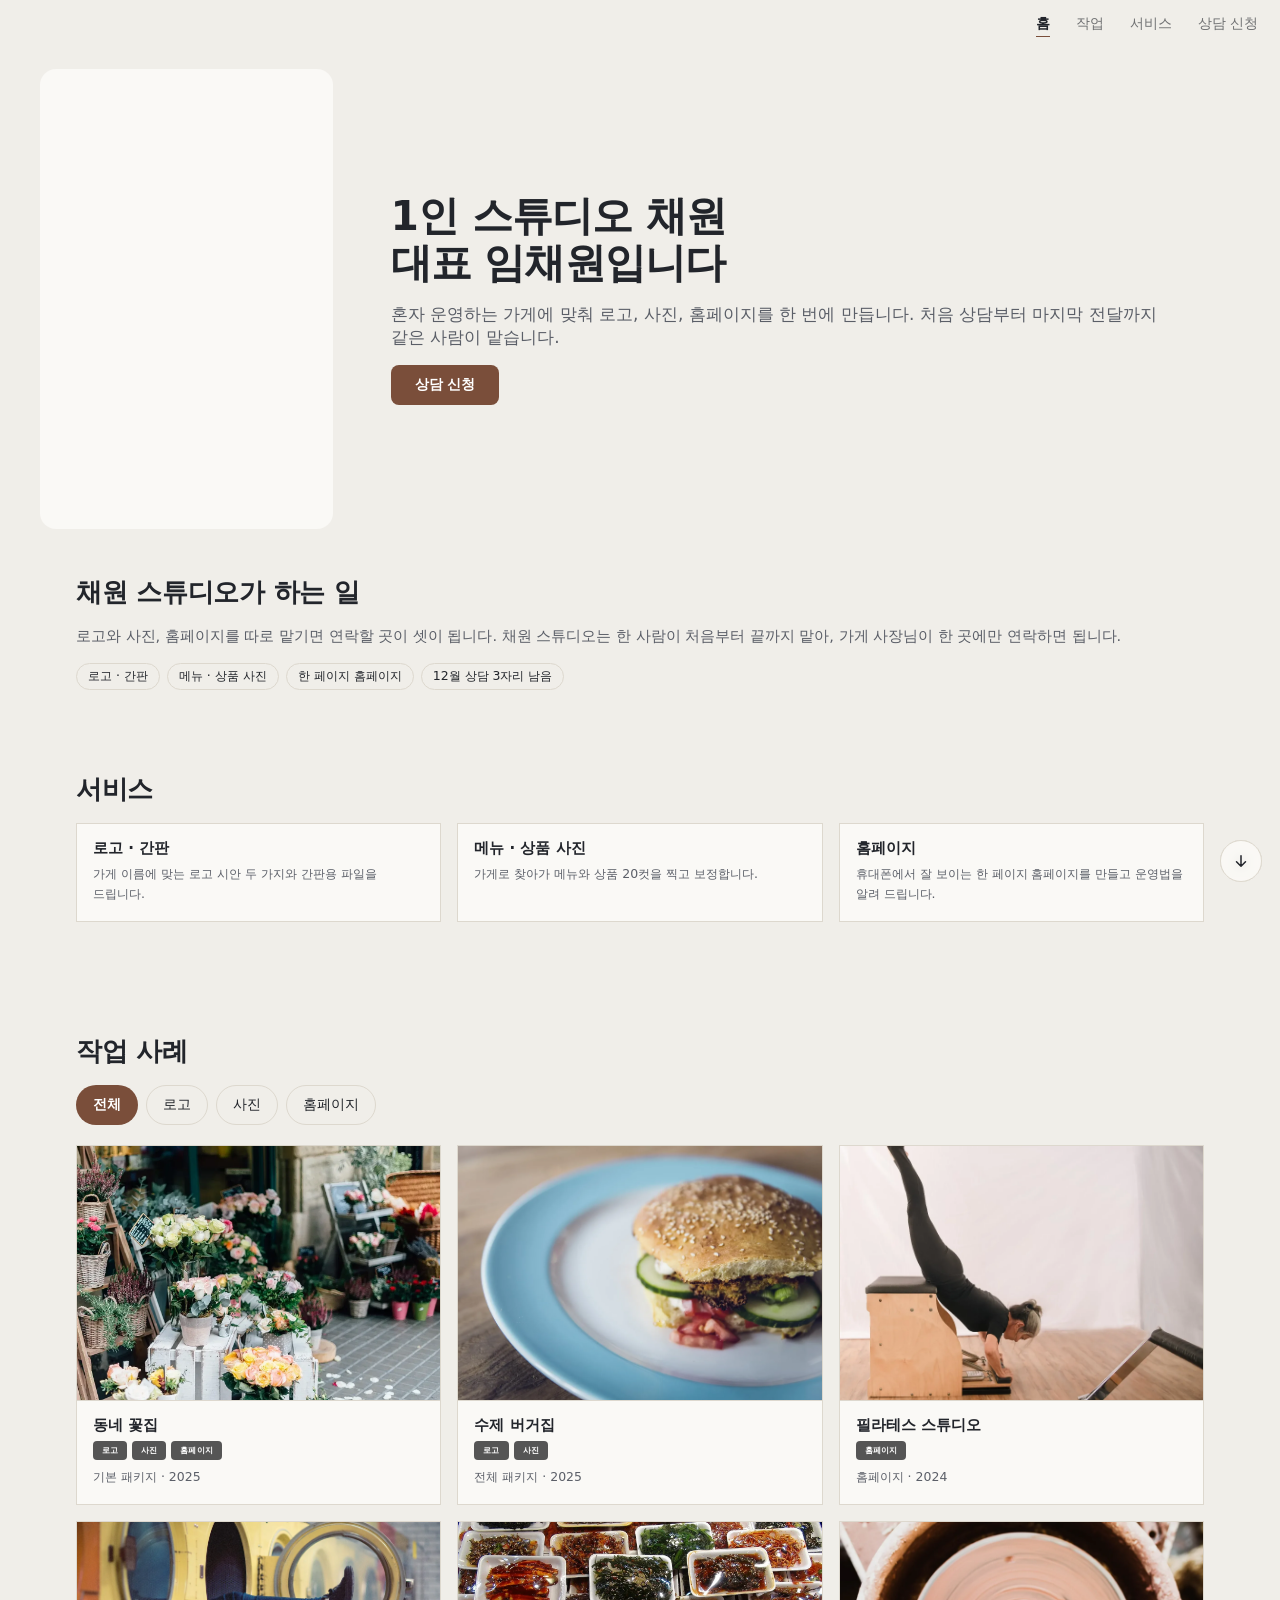
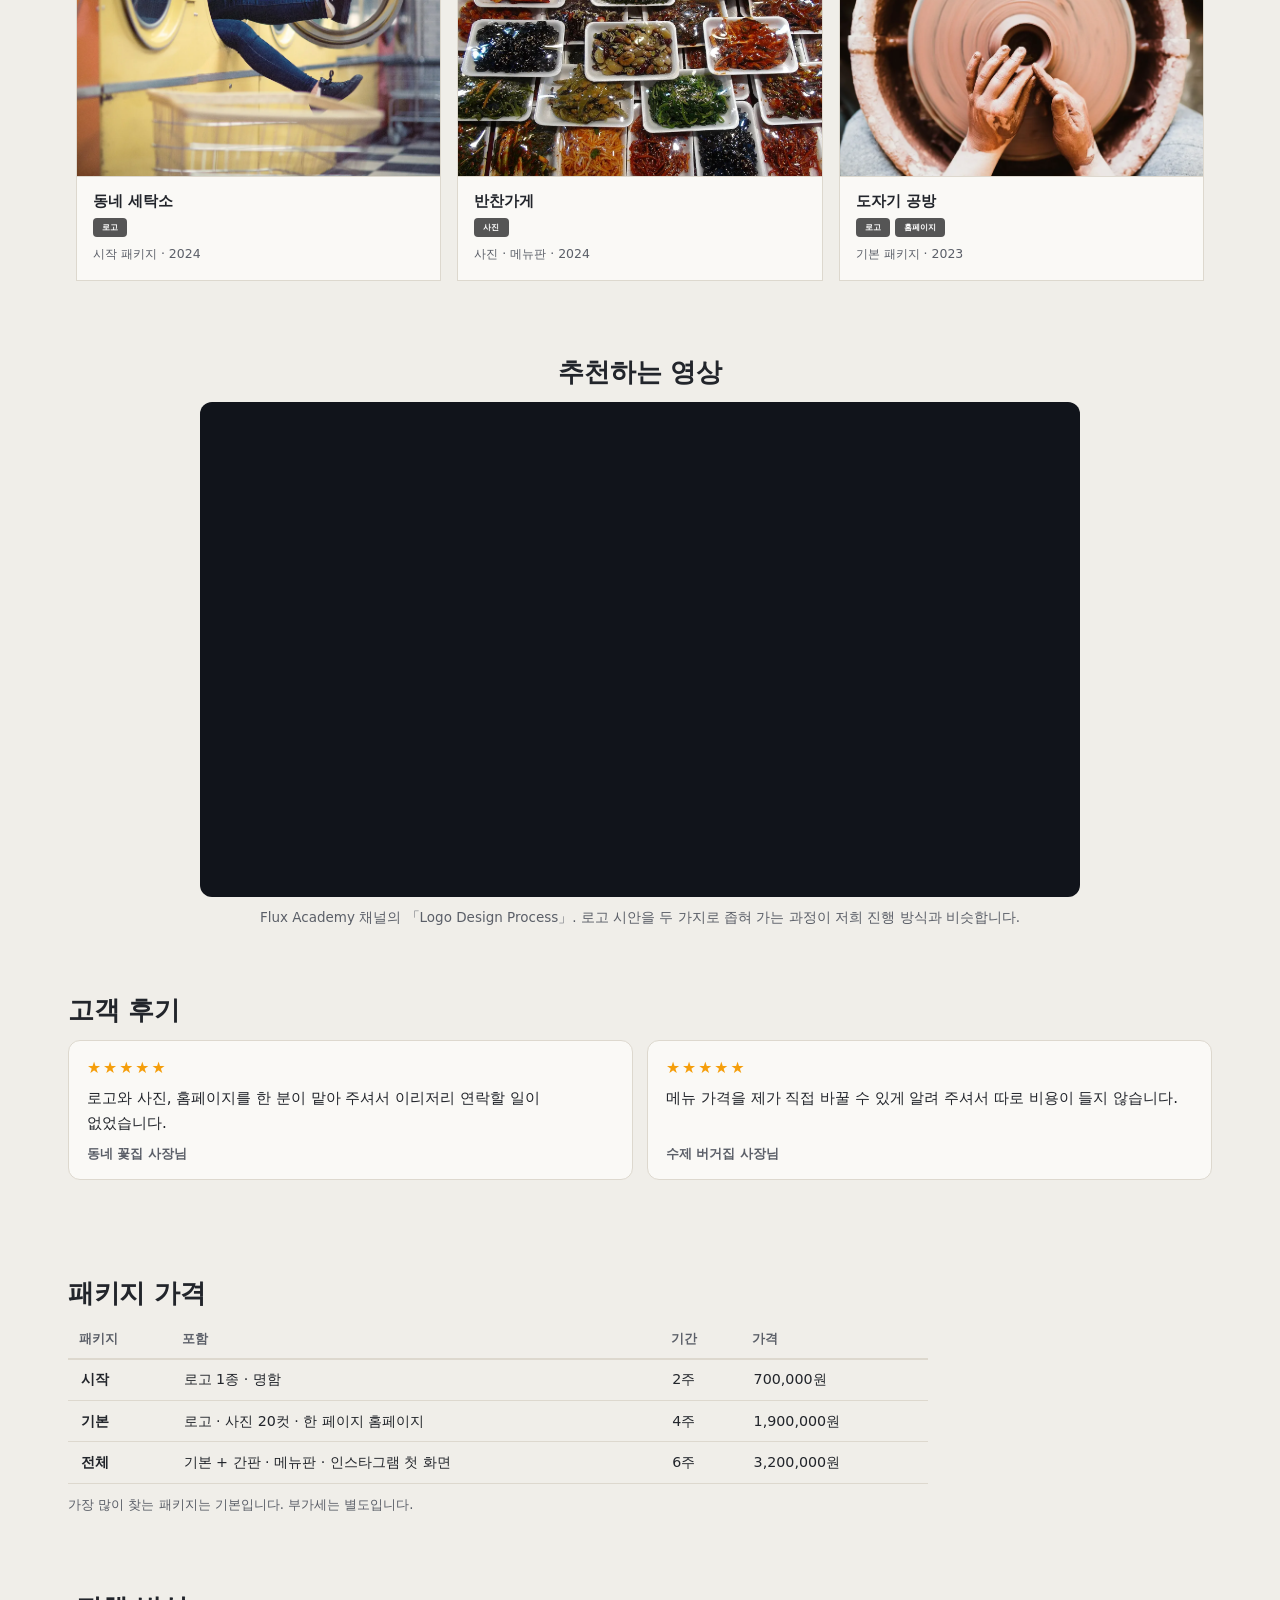
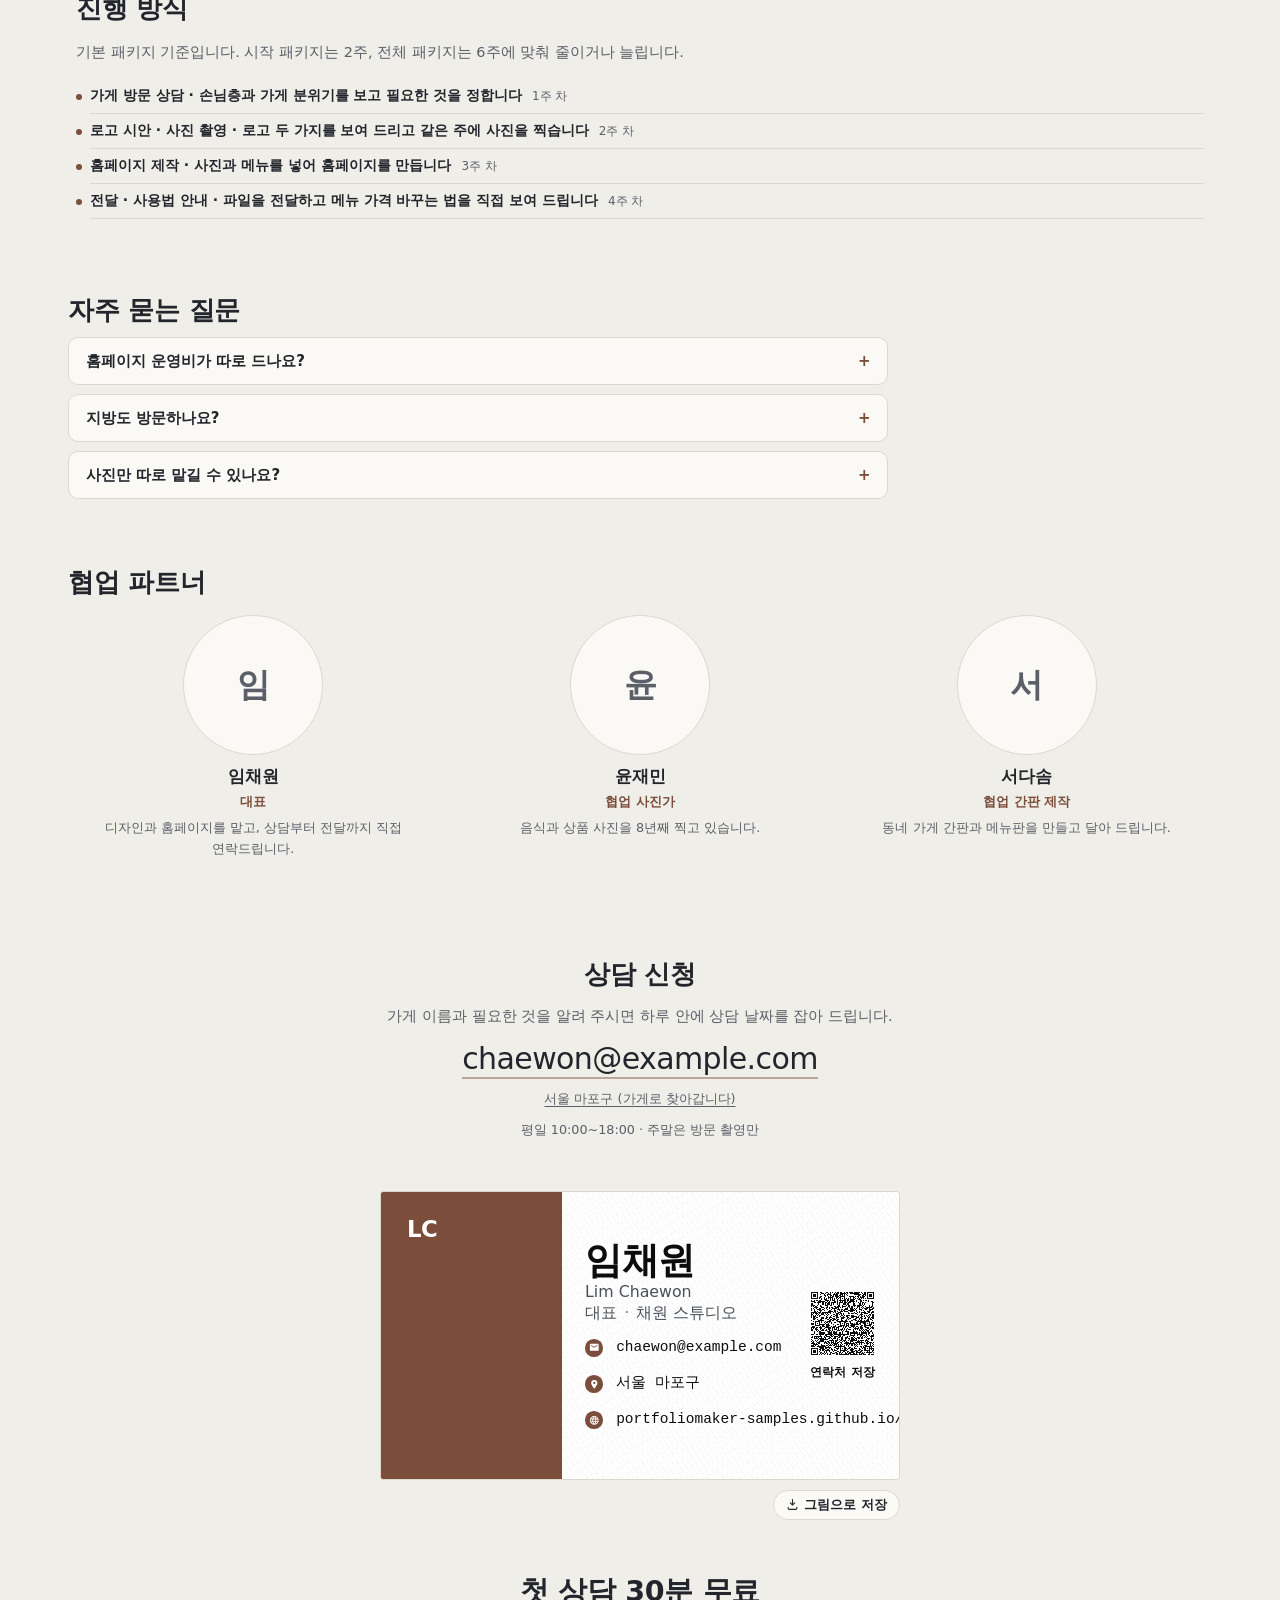
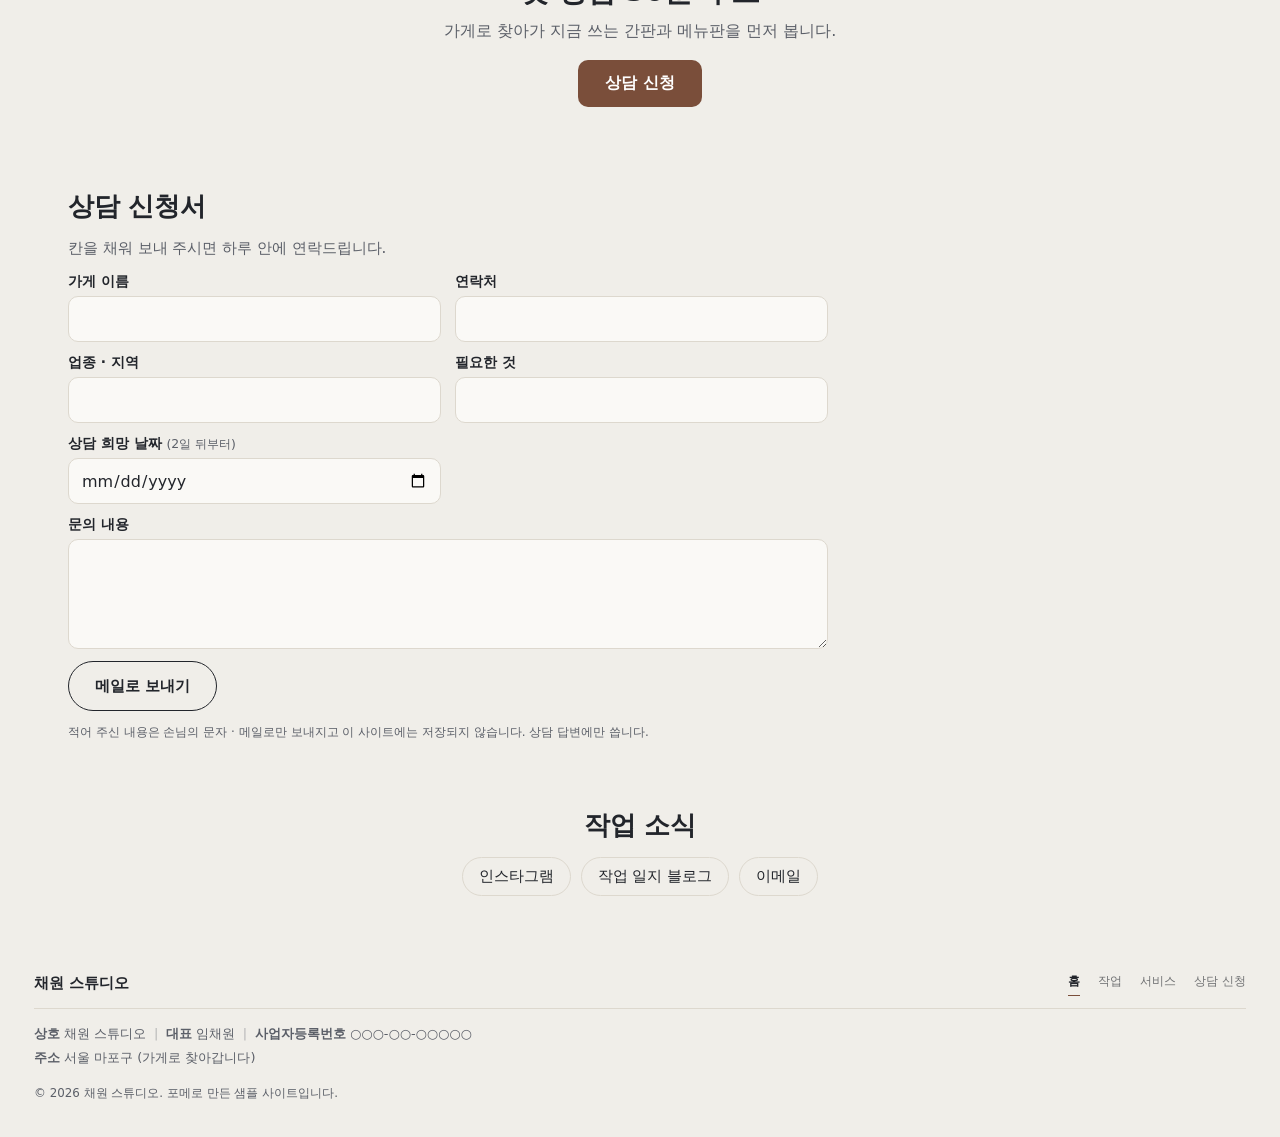
==== commit 89c1c483: "채원 스튜디오 샘플을 포메 편집기에서 새로 만듦" ====
--- a/index.html
+++ b/index.html
@@ -1,217 +1,334 @@
 <!doctype html>
-<html lang="en">
+<html lang="ko">
 <head>
   <meta charset="utf-8" />
   <meta name="viewport" content="width=device-width, initial-scale=1" />
-  <title>Hayoon Jung — Frontend Engineer</title>
-  <meta name="description" content="Frontend engineer with five years on design systems, performance and accessibility. Four selected projects, each with the number that mattered." />
+  <title>채원 스튜디오 | 1인 브랜딩 스튜디오</title>
+  <meta name="description" content="혼자 운영하는 가게의 로고, 메뉴 사진, 홈페이지를 한 사람이 만드는 서울 마포의 1인 스튜디오. 패키지 가격과 작업 사례." />
   <meta property="og:type" content="website" />
-  <meta property="og:title" content="Hayoon Jung — Frontend Engineer" />
-  <meta property="og:description" content="Frontend engineer with five years on design systems, performance and accessibility. Four selected projects, each with the number that mattered." />
-  <meta name="twitter:card" content="summary" />
-  <link rel="icon" href="data:image/svg+xml,%3Csvg%20xmlns%3D%22http%3A%2F%2Fwww.w3.org%2F2000%2Fsvg%22%20viewBox%3D%220%200%2064%2064%22%3E%3Crect%20width%3D%2264%22%20height%3D%2264%22%20rx%3D%2214%22%20fill%3D%22%23111111%22%2F%3E%3Ctext%20x%3D%2232%22%20y%3D%2234%22%20text-anchor%3D%22middle%22%20dominant-baseline%3D%22central%22%20font-family%3D%22system-ui%2Csans-serif%22%20font-size%3D%2240%22%20font-weight%3D%22700%22%20fill%3D%22%23fff%22%3EH%3C%2Ftext%3E%3C%2Fsvg%3E" />
+  <meta property="og:title" content="채원 스튜디오 | 1인 브랜딩 스튜디오" />
+  <meta property="og:description" content="혼자 운영하는 가게의 로고, 메뉴 사진, 홈페이지를 한 사람이 만드는 서울 마포의 1인 스튜디오. 패키지 가격과 작업 사례." />
+  <meta property="og:image" content="https://portfoliomaker-samples.github.io/15-fewer-better/assets/images/imgmwfhbarma.webp" />
+  <meta name="twitter:card" content="summary_large_image" />
+  <link rel="icon" href="data:image/svg+xml,%3Csvg%20xmlns%3D%22http%3A%2F%2Fwww.w3.org%2F2000%2Fsvg%22%20viewBox%3D%220%200%2064%2064%22%3E%3Crect%20width%3D%2264%22%20height%3D%2264%22%20rx%3D%2214%22%20fill%3D%22%234f6bff%22%2F%3E%3Ctext%20x%3D%2232%22%20y%3D%2234%22%20text-anchor%3D%22middle%22%20dominant-baseline%3D%22central%22%20font-family%3D%22system-ui%2Csans-serif%22%20font-size%3D%2240%22%20font-weight%3D%22700%22%20fill%3D%22%23fff%22%3E%EC%B1%84%3C%2Ftext%3E%3C%2Fsvg%3E" />
+  <script type="application/ld+json">{"@context":"https://schema.org","@type":"LocalBusiness","name":"채원 스튜디오 | 1인 브랜딩 스튜디오","description":"혼자 운영하는 가게의 로고, 메뉴 사진, 홈페이지를 한 사람이 만드는 서울 마포의 1인 스튜디오. 패키지 가격과 작업 사례.","url":"https://portfoliomaker-samples.github.io/15-fewer-better/","address":{"@type":"PostalAddress","streetAddress":"서울 마포구 (가게로 찾아갑니다)","addressCountry":"KR"},"image":"https://portfoliomaker-samples.github.io/15-fewer-better/assets/images/imgmwfhbarma.webp"}</script>
   <link rel="stylesheet" href="./assets/site.css" />
   <style>@view-transition { navigation: auto; }</style>
-  <style>html{scroll-behavior:smooth}.wf-pg{display:block}html,body{background:#f0eee9}.wf-headbar{position:sticky;top:0;z-index:60;min-height:0!important;padding-top:0!important;padding-bottom:0!important}.wf-headbar--still{position:static}.wf-footbar{min-height:0!important;padding-top:0!important}.wf-headbar .wf__region{position:static!important;align-self:stretch!important;width:100%}.wf-headbar--side{position:fixed;top:10px;bottom:10px;left:0px;width:380px;padding:0!important;overflow:auto}.wf-headbar--side .wf__region{height:100%}@media (max-width:760px){.wf-headbar--side{position:static;top:auto;bottom:auto;left:auto;width:auto;overflow:visible;margin:10px 0px 0}.wf-headbar--side .wf__region{height:auto}}.wf-pg{scroll-margin-top:70px}</style>
+  <style>html{scroll-behavior:smooth}.wf-pg{display:block}html,body{background:#f0eee9}.wf-headbar{position:sticky;top:0;z-index:60;min-height:0!important;padding-top:0!important;padding-bottom:0!important}.wf-headbar--still{position:static}.wf-footbar{min-height:0!important;padding-top:0!important}.wf-headbar .wf__region{position:static!important;align-self:stretch!important;width:100%}.wf-headbar--side{position:fixed;top:10px;bottom:10px;left:10px;width:240px;padding:0!important;overflow:auto}.wf-headbar--side .wf__region{height:100%}@media (max-width:760px){.wf-headbar--side{position:static;top:auto;bottom:auto;left:auto;width:auto;overflow:visible;margin:10px 10px 0}.wf-headbar--side .wf__region{height:auto}}.wf-pg{scroll-margin-top:70px}</style>
 </head>
 <body>
-  <div class="wf-page wf-headbar wf-headbar--side" style="font-family:'Geist', -apple-system, 'Segoe UI', 'Malgun Gothic', 'Apple SD Gothic Neo', 'Noto Sans KR', system-ui, sans-serif;background:#f0eee9;--wf-bg:#f0eee9;--wf-text:#22252b;color:#22252b;--wf-surface:#faf9f6;--wf-line:#ddd8ce;--wf-muted:#5b5f68;--wf-accent:#1e5a61;--wf-max:1240px;padding:10px 0px;--fx-dot-color:#a9a396;--fx-star-color:#5b5f68;--fx-char-color:#22252b;--enter-at:2%;gap:24px"><aside class="wf__region is-sticky" data-enter="left" style="grid-column:1;grid-row:1 / 3;min-height:520px;border-radius:8px;border-width:0px;padding:min(48px, 6vw);line-height:1.65;--wf-muted:#5b6270">
-      <div class="wf-aside" style="align-items:flex-start">
-        <img class="wf-aside__photo" src="./assets/images/imgp15mark.png" alt="HJ monogram" loading="lazy" decoding="async" style="object-fit:cover;width:86px;height:86px" />
-        <h2 class="wf-aside__name">Hayoon Jung</h2>
-        <p class="wf-aside__role">Frontend Engineer</p>
-        <p class="wf-aside__bio">I build interfaces that stay fast and usable as teams grow.<br /><br />Currently in Seoul, working remotely with a team in Berlin.</p>
-        <nav class="wf-nav wf-nav--v" style="gap:10px">
-        <a href="#about" class="wf-nav__item">About</a>
-        <a href="#experience" class="wf-nav__item">Experience</a>
-        <a href="#selected-work" class="wf-nav__item">Selected Work</a>
-        <a href="#writing" class="wf-nav__item">Writing</a>
+  <div class="wf-page wf-headbar" style="font-family:'Inter', -apple-system, 'Segoe UI', 'Malgun Gothic', 'Apple SD Gothic Neo', 'Noto Sans KR', system-ui, sans-serif;background:#f0eee9;--wf-bg:#f0eee9;--wf-text:#22252b;color:#22252b;--wf-surface:#faf9f6;--wf-line:#ddd8ce;--wf-muted:#5b5f68;--wf-accent:#7a4e3a;--wf-on-accent:#ffffff;--wf-max:1200px;padding:10px 10px;--fx-dot-color:#a9a396;--fx-star-color:#5b5f68;--fx-char-color:#22252b;--enter-at:2%;gap:10px"><nav class="wf__region is-sticky" data-enter="up" style="grid-column:1;grid-row:1;min-height:0px;border-radius:0px;border-width:0px;padding:min(12px, 6vw)">
+      <div class="wf-bar" style="justify-content:end">
+        <nav class="wf-nav" style="gap:26px">
+        <a href="#pg-0" class="wf-nav__item is-current">홈</a>
+        <a href="#pg-1" class="wf-nav__item">작업</a>
+        <a href="#pg-2" class="wf-nav__item">서비스</a>
+        <a href="#pg-3" class="wf-nav__item">상담 신청</a>
       </nav>
-      </div>
-    </aside></div>
+        
+      </div>
+    </nav></div>
   <section class="wf-pg" id="pg-0">
-  <div class="wf-page wf-enter wf-enter--up wf-ix" style="font-family:'Geist', -apple-system, 'Segoe UI', 'Malgun Gothic', 'Apple SD Gothic Neo', 'Noto Sans KR', system-ui, sans-serif;background:#f0eee9;--wf-bg:#f0eee9;--wf-text:#22252b;color:#22252b;--wf-surface:#faf9f6;--wf-line:#ddd8ce;--wf-muted:#5b5f68;--wf-accent:#1e5a61;--wf-max:1240px;padding:10px 0px;--fx-dot-color:#a9a396;--fx-star-color:#5b5f68;--fx-char-color:#22252b;--enter-at:2%;gap:24px">
-    <span class="wf-progress" aria-hidden="true"></span>
-    <div class="wf" style="grid-template-columns:380px minmax(0, 1fr);grid-template-rows:1fr auto;gap:24px">
+  <div class="wf-page is-rowmax wf-enter wf-enter--up wf-ix" style="font-family:'Inter', -apple-system, 'Segoe UI', 'Malgun Gothic', 'Apple SD Gothic Neo', 'Noto Sans KR', system-ui, sans-serif;background:#f0eee9;--wf-bg:#f0eee9;--wf-text:#22252b;color:#22252b;--wf-surface:#faf9f6;--wf-line:#ddd8ce;--wf-muted:#5b5f68;--wf-accent:#7a4e3a;--wf-on-accent:#ffffff;--wf-max:1200px;padding:10px 10px;--fx-dot-color:#a9a396;--fx-star-color:#5b5f68;--fx-char-color:#22252b;--enter-at:2%;gap:10px">
+    <div class="wf" style="grid-template-columns:minmax(0, 1fr);grid-template-rows:auto;gap:10px">
     
-    <section class="wf__region" id="about" data-enter="right" style="grid-column:2;grid-row:1;min-height:520px;border-radius:8px;border-width:0px;padding:min(48px, 6vw);--wf-fs:16px;line-height:1.75;--wf-muted:#5b6270" data-fx="reveal" data-fx-preset="rise" data-fx-duration="700" data-fx-distance="18">
+    </div>
+    <div class="wf wf--row" style="grid-template-columns:repeat(24, minmax(0, 1fr));gap:10px">
+      <div class="wf__region" data-enter="left" style="grid-column:1 / span 6;min-height:0px;border-radius:0px;border-width:0px;padding:min(0px, 6vw)">
+      <div class="wf-3d fx-model" style="height:min(460px, 62vh)" data-fx-src="./assets/files/brass_vase.glb" data-fx-environment-image="./assets/files/10-quiet-server.hdr" data-fx-alt="작업실 선반에 둔 놋쇠 화병" data-fx-camera-controls="true" data-fx-auto-rotate="false" data-fx-disable-zoom="true" data-fx-disable-pan="true" data-fx-exposure="1.9" data-fx-shadow-intensity="0.5" data-fx-shadow-softness="1" data-fx-auto-rotate-delay="3000" data-fx-rotation-per-second="18deg" data-fx-autoplay="true" data-fx-animation-name="Idle" data-fx-interaction-prompt="none" data-fx-ar="false" data-fx-skybox="true" data-fx-follow="false" data-fx-follow-decay="80" data-fx-follow-yaw="28" data-fx-follow-pitch="10"></div>
+    </div>
+      <section class="wf__region wf-tfx wf-tfx--blur wf-tfx-on--title" data-enter="right" style="grid-column:7 / span 18;min-height:0px;border-radius:0px;border-width:0px;padding:min(48px, 6vw);--tfx-step:40ms;--tfx-delay:0ms">
+      <div class="wf-hero" style="align-items:flex-start;text-align:left">
+        
+        <h1 class="wf-hero__title" style="font-size:clamp(1.9em, 8.5vw, calc(0.85 * 3.2em))">1인 스튜디오 채원<br />대표 임채원입니다</h1>
+        <p class="wf-hero__sub">혼자 운영하는 가게에 맞춰 로고, 사진, 홈페이지를 한 번에 만듭니다. 처음 상담부터 마지막 전달까지 같은 사람이 맡습니다.</p>
+        <a class="wf-btn" style="border-radius:8px" href="#inquiry">상담 신청</a>
+      </div>
+    </section>
+    </div>
+    <div class="wf" style="grid-template-columns:minmax(0, 1fr);grid-template-rows:auto auto auto;gap:10px">
+    <section class="wf__region" id="채원-스튜디오가-하는-일" data-enter="up" style="grid-column:1;grid-row:1;min-height:0px;border-radius:0px;border-width:0px;padding:min(36px, 6vw)">
       <div class="wf-sec" style="align-items:flex-start">
-        <h2 class="wf-sec__title">About</h2>
+        <h2 class="wf-sec__title">채원 스튜디오가 하는 일</h2>
         <div class="wf-sec__cols" style="grid-template-columns:repeat(1, minmax(0, 1fr))">
-          <p class="wf-sec__body">For five years I have worked on keeping large frontends consistent while many people change them at the same time.<br /><br />That work took me through design systems, performance and accessibility. In each case the approach was similar: write the rule down once and make it easy for every team to follow.<br /><br />Before engineering I studied industrial design, so I still sketch a feature before I build it. Outside work I go climbing and read about typography.</p>
-        </div>
-        
-      </div>
-    </section>
-    <section class="wf__region" id="experience" data-enter="up" style="grid-column:2;grid-row:2;min-height:0px;border-radius:8px;border-width:0px;padding:min(48px, 6vw);line-height:1.7;--wf-muted:#5b6270" data-fx="reveal" data-fx-preset="rise" data-fx-duration="700" data-fx-distance="18">
+          <p class="wf-sec__body">로고와 사진, 홈페이지를 따로 맡기면 연락할 곳이 셋이 됩니다. 채원 스튜디오는 한 사람이 처음부터 끝까지 맡아, 가게 사장님이 한 곳에만 연락하면 됩니다.</p>
+        </div>
+        <div class="wf-tags"><span class="wf-tag">로고 · 간판</span><span class="wf-tag">메뉴 · 상품 사진</span><span class="wf-tag">한 페이지 홈페이지</span><span class="wf-tag">12월 상담 3자리 남음</span></div>
+      </div>
+    </section>
+    <section class="wf__region" id="서비스" data-enter="up" style="grid-column:1;grid-row:2;min-height:0px;border-radius:0px;border-width:0px;padding:min(36px, 6vw)">
+      <div class="wf-gal is-phone2">
+        <h2 class="wf-sec__title">서비스</h2>
+        
+        
+        <div class="wf-gal__grid" style="grid-template-columns:repeat(3, minmax(0, 1fr))">
+          <article class="wf-card"><span class="wf-card__body">
+              
+              <b class="wf-card__title">로고 · 간판</b>
+              
+              <span class="wf-card__desc">가게 이름에 맞는 로고 시안 두 가지와 간판용 파일을 드립니다.</span>
+              
+              
+              
+            </span></article>
+          <article class="wf-card"><span class="wf-card__body">
+              
+              <b class="wf-card__title">메뉴 · 상품 사진</b>
+              
+              <span class="wf-card__desc">가게로 찾아가 메뉴와 상품 20컷을 찍고 보정합니다.</span>
+              
+              
+              
+            </span></article>
+          <article class="wf-card"><span class="wf-card__body">
+              
+              <b class="wf-card__title">홈페이지</b>
+              
+              <span class="wf-card__desc">휴대폰에서 잘 보이는 한 페이지 홈페이지를 만들고 운영법을 알려 드립니다.</span>
+              
+              
+              
+            </span></article>
+        </div>
+        
+        
+      </div>
+    </section>
+    
+    </div>
+    <a class="wf-down" href="#%EC%B1%84%EC%9B%90-%EC%8A%A4%ED%8A%9C%EB%94%94%EC%98%A4%EA%B0%80-%ED%95%98%EB%8A%94-%EC%9D%BC" aria-label="아래로 이동"><svg width="18" height="18" viewBox="0 0 24 24" fill="none" stroke="currentColor" stroke-width="2" stroke-linecap="round" stroke-linejoin="round"><path d="M12 5v14M6 13l6 6 6-6"/></svg></a>
+  </div>
+  </section>
+  <section class="wf-pg" id="pg-1">
+  <div class="wf-page is-rowmax wf-enter wf-enter--up wf-ix" style="font-family:'Inter', -apple-system, 'Segoe UI', 'Malgun Gothic', 'Apple SD Gothic Neo', 'Noto Sans KR', system-ui, sans-serif;background:#f0eee9;--wf-bg:#f0eee9;--wf-text:#22252b;color:#22252b;--wf-surface:#faf9f6;--wf-line:#ddd8ce;--wf-muted:#5b5f68;--wf-accent:#7a4e3a;--wf-on-accent:#ffffff;--wf-max:1200px;padding:10px 10px;--fx-dot-color:#a9a396;--fx-star-color:#5b5f68;--fx-char-color:#22252b;--enter-at:2%;gap:10px">
+    <div class="wf" style="grid-template-columns:minmax(0, 1fr);grid-template-rows:auto auto;gap:10px">
+    <section class="wf__region" id="작업-사례" data-enter="up" style="grid-column:1;grid-row:2;min-height:0px;border-radius:0px;border-width:0px;padding:min(36px, 6vw)">
+      <div class="wf-gal is-phone2">
+        <h2 class="wf-sec__title">작업 사례</h2>
+        <div class="wf-gal__filter" role="group" aria-label="태그별로 보기" hidden><button type="button" class="is-on" data-t="">전체</button><button type="button" data-t="로고">로고</button><button type="button" data-t="사진">사진</button><button type="button" data-t="홈페이지">홈페이지</button></div>
+        <script>(function(b){b=document.currentScript.previousElementSibling;b.hidden=false;var g=b.parentNode;b.addEventListener('click',function(e){var t=e.target.closest('button');if(!t)return;[].forEach.call(b.children,function(x){x.classList.toggle('is-on',x===t);});var w=t.getAttribute('data-t');var m=g.querySelector('.wf-gal__more');if(w&&m)m.checked=true;[].forEach.call(g.querySelectorAll('.wf-gal__grid > [data-tags]'),function(c){c.classList.toggle('is-out',!!w&&('|'+c.getAttribute('data-tags')+'|').indexOf('|'+w+'|')<0);});});})();</script>
+        
+        <div class="wf-gal__grid" style="grid-template-columns:repeat(3, minmax(0, 1fr))">
+          <article data-tags="로고|사진|홈페이지" class="wf-card"><span class="wf-card__thumb" style="padding-bottom:70%"><img class="wf-card__img" src="./assets/images/imgmwfh10o44.webp" alt="가게 앞에 내놓은 꽃바구니와 장미" loading="lazy" decoding="async" style="object-fit:cover" /></span><span class="wf-card__body">
+              
+              <b class="wf-card__title">동네 꽃집</b>
+              <span class="wf-card__stack wf-card__stack--badges"><span class="wf-tag wf-tag--badge" style="--bdg-bg:#555555;--bdg-fg:#ffffff">로고</span><span class="wf-tag wf-tag--badge" style="--bdg-bg:#555555;--bdg-fg:#ffffff">사진</span><span class="wf-tag wf-tag--badge" style="--bdg-bg:#555555;--bdg-fg:#ffffff">홈페이지</span></span>
+              <span class="wf-card__desc">기본 패키지 · 2025</span>
+              
+              
+              
+            </span></article>
+          <article data-tags="로고|사진" class="wf-card"><span class="wf-card__thumb" style="padding-bottom:70%"><img class="wf-card__img" src="./assets/images/imgmwfh12955.webp" alt="하늘색 접시에 올린 버거" loading="lazy" decoding="async" style="object-fit:cover" /></span><span class="wf-card__body">
+              
+              <b class="wf-card__title">수제 버거집</b>
+              <span class="wf-card__stack wf-card__stack--badges"><span class="wf-tag wf-tag--badge" style="--bdg-bg:#555555;--bdg-fg:#ffffff">로고</span><span class="wf-tag wf-tag--badge" style="--bdg-bg:#555555;--bdg-fg:#ffffff">사진</span></span>
+              <span class="wf-card__desc">전체 패키지 · 2025</span>
+              
+              
+              
+            </span></article>
+          <article data-tags="홈페이지" class="wf-card"><span class="wf-card__thumb" style="padding-bottom:70%"><img class="wf-card__img" src="./assets/images/imgmwfh13w96.webp" alt="필라테스 기구에서 동작하는 수강생" loading="lazy" decoding="async" style="object-fit:cover" /></span><span class="wf-card__body">
+              
+              <b class="wf-card__title">필라테스 스튜디오</b>
+              <span class="wf-card__stack wf-card__stack--badges"><span class="wf-tag wf-tag--badge" style="--bdg-bg:#555555;--bdg-fg:#ffffff">홈페이지</span></span>
+              <span class="wf-card__desc">홈페이지 · 2024</span>
+              
+              
+              
+            </span></article>
+          <article data-tags="로고" class="wf-card"><span class="wf-card__thumb" style="padding-bottom:70%"><img class="wf-card__img" src="./assets/images/imgmwfh15mn7.webp" alt="노란 세탁기 안에서 다리를 내밀고 앉은 사람" loading="lazy" decoding="async" style="object-fit:cover" /></span><span class="wf-card__body">
+              
+              <b class="wf-card__title">동네 세탁소</b>
+              <span class="wf-card__stack wf-card__stack--badges"><span class="wf-tag wf-tag--badge" style="--bdg-bg:#555555;--bdg-fg:#ffffff">로고</span></span>
+              <span class="wf-card__desc">시작 패키지 · 2024</span>
+              
+              
+              
+            </span></article>
+          <article data-tags="사진" class="wf-card"><span class="wf-card__thumb" style="padding-bottom:70%"><img class="wf-card__img" src="./assets/images/imgmwfh175x8.webp" alt="진열대에 가득 담긴 반찬" loading="lazy" decoding="async" style="object-fit:cover" /></span><span class="wf-card__body">
+              
+              <b class="wf-card__title">반찬가게</b>
+              <span class="wf-card__stack wf-card__stack--badges"><span class="wf-tag wf-tag--badge" style="--bdg-bg:#555555;--bdg-fg:#ffffff">사진</span></span>
+              <span class="wf-card__desc">사진 · 메뉴판 · 2024</span>
+              
+              
+              
+            </span></article>
+          <article data-tags="로고|홈페이지" class="wf-card"><span class="wf-card__thumb" style="padding-bottom:70%"><img class="wf-card__img" src="./assets/images/imgmwfh18nc9.webp" alt="물레 위에서 흙을 빚는 손" loading="lazy" decoding="async" style="object-fit:cover" /></span><span class="wf-card__body">
+              
+              <b class="wf-card__title">도자기 공방</b>
+              <span class="wf-card__stack wf-card__stack--badges"><span class="wf-tag wf-tag--badge" style="--bdg-bg:#555555;--bdg-fg:#ffffff">로고</span><span class="wf-tag wf-tag--badge" style="--bdg-bg:#555555;--bdg-fg:#ffffff">홈페이지</span></span>
+              <span class="wf-card__desc">기본 패키지 · 2023</span>
+              
+              
+              
+            </span></article>
+        </div>
+        
+        
+      </div>
+    </section>
+    </div>
+    <div class="wf wf--row" style="grid-template-columns:repeat(1, minmax(0, 1fr));gap:10px">
+      <section class="wf__region" id="추천하는-영상" data-enter="up" style="min-height:0px;border-radius:0px;border-width:0px;padding:min(28px, 6vw)">
+      <div class="wf-video" style="align-items:center;text-align:center">
+        <h2 class="wf-sec__title">추천하는 영상</h2>
+        
+        <iframe class="wf-video__frame" src="https://www.youtube-nocookie.com/embed/UPvjQplVg5g" title="추천하는 영상" loading="lazy" allow="accelerometer; autoplay; clipboard-write; encrypted-media; gyroscope; picture-in-picture; web-share" referrerpolicy="strict-origin-when-cross-origin" allowfullscreen></iframe>
+        <p class="wf-video__cap">Flux Academy 채널의 「Logo Design Process」. 로고 시안을 두 가지로 좁혀 가는 과정이 저희 진행 방식과 비슷합니다.</p>
+      </div>
+    </section>
+    </div>
+    <div class="wf" style="grid-template-columns:minmax(0, 1fr);grid-template-rows:1fr auto;gap:10px">
+    <section class="wf__region" id="고객-후기" data-enter="up" style="grid-column:1;grid-row:1;min-height:0px;border-radius:0px;border-width:0px;padding:min(28px, 6vw)">
+      <div class="wf-rev">
+        <h2 class="wf-sec__title">고객 후기</h2>
+        <div class="wf-rev__grid" style="--rev-cols:2"><figure class="wf-rev__card"><span class="wf-rev__stars" aria-label="별점 5점">★★★★★<i></i></span><blockquote class="wf-rev__text">로고와 사진, 홈페이지를 한 분이 맡아 주셔서 이리저리 연락할 일이 없었습니다.</blockquote><figcaption class="wf-rev__name">동네 꽃집 사장님</figcaption></figure><figure class="wf-rev__card"><span class="wf-rev__stars" aria-label="별점 5점">★★★★★<i></i></span><blockquote class="wf-rev__text">메뉴 가격을 제가 직접 바꿀 수 있게 알려 주셔서 따로 비용이 들지 않습니다.</blockquote><figcaption class="wf-rev__name">수제 버거집 사장님</figcaption></figure></div>
+      </div>
+    </section>
+    </div>
+    <a class="wf-down" href="#%EC%9E%91%EC%97%85-%EC%82%AC%EB%A1%80" aria-label="아래로 이동"><svg width="18" height="18" viewBox="0 0 24 24" fill="none" stroke="currentColor" stroke-width="2" stroke-linecap="round" stroke-linejoin="round"><path d="M12 5v14M6 13l6 6 6-6"/></svg></a>
+  </div>
+  </section>
+  <section class="wf-pg" id="pg-2">
+  <div class="wf-page is-rowmax wf-enter wf-enter--up wf-ix" style="font-family:'Inter', -apple-system, 'Segoe UI', 'Malgun Gothic', 'Apple SD Gothic Neo', 'Noto Sans KR', system-ui, sans-serif;background:#f0eee9;--wf-bg:#f0eee9;--wf-text:#22252b;color:#22252b;--wf-surface:#faf9f6;--wf-line:#ddd8ce;--wf-muted:#5b5f68;--wf-accent:#7a4e3a;--wf-on-accent:#ffffff;--wf-max:1200px;padding:10px 10px;--fx-dot-color:#a9a396;--fx-star-color:#5b5f68;--fx-char-color:#22252b;--enter-at:2%;gap:10px">
+    <div class="wf" style="grid-template-columns:minmax(0, 1fr);grid-template-rows:auto auto 1fr;gap:10px">
+    <section class="wf__region" id="패키지-가격" data-enter="up" style="grid-column:1;grid-row:2;min-height:0px;border-radius:0px;border-width:0px;padding:min(28px, 6vw)">
+      <div class="wf-table wf-table--stack">
+        <h2 class="wf-sec__title">패키지 가격</h2>
+        <div class="wf-table__scroll"><table><thead><tr><th scope="col">패키지</th><th scope="col">포함</th><th scope="col">기간</th><th scope="col">가격</th></tr></thead><tbody><tr><td data-h="패키지">시작</td><td data-h="포함">로고 1종 · 명함</td><td data-h="기간">2주</td><td data-h="가격">700,000원</td></tr><tr><td data-h="패키지">기본</td><td data-h="포함">로고 · 사진 20컷 · 한 페이지 홈페이지</td><td data-h="기간">4주</td><td data-h="가격">1,900,000원</td></tr><tr><td data-h="패키지">전체</td><td data-h="포함">기본 + 간판 · 메뉴판 · 인스타그램 첫 화면</td><td data-h="기간">6주</td><td data-h="가격">3,200,000원</td></tr></tbody></table></div>
+        <p class="wf-table__note">가장 많이 찾는 패키지는 기본입니다. 부가세는 별도입니다.</p>
+      </div>
+    </section>
+    <section class="wf__region" id="진행-방식" data-enter="up" style="grid-column:1;grid-row:3;min-height:0px;border-radius:0px;border-width:0px;padding:min(36px, 6vw)">
       <div class="wf-sec" style="align-items:flex-start">
-        <h2 class="wf-sec__title">Experience</h2>
-        
-        <ol class="wf-time"><li class="wf-time__row"><b>2024 – present</b><span>Senior Frontend Engineer at Loomstack (design system, checkout, hiring)</span></li><li class="wf-time__row"><b>2022 – 2024</b><span>Frontend Engineer at Northbay (Angular to React migration across 38 routes)</span></li><li class="wf-time__row"><b>2021 – 2022</b><span>Frontend Engineer at Ordinal Labs (first hire on the web team)</span></li><li class="wf-time__row"><b>2020 – 2021</b><span>Product Designer, then engineer, at Studio Pale (built the first React app)</span></li></ol>
-      </div>
-    </section>
-    </div>
-    <div class="wf wf--row" style="grid-template-columns:repeat(1, minmax(0, 1fr));gap:24px">
-      <section class="wf__region" id="selected-work" data-enter="up" style="min-height:0px;border-radius:8px;border-width:0px;padding:min(48px, 6vw);--wf-muted:#5b6270" data-fx="reveal" data-fx-preset="rise" data-fx-duration="760" data-fx-distance="22">
-      <div class="wf-gal is-phone2">
-        <h2 class="wf-sec__title">Selected Work</h2>
-        <div class="wf-gal__filter" role="group" aria-label="태그별로 보기" hidden><button type="button" class="is-on" data-t="">전체</button><button type="button" data-t="React">React</button><button type="button" data-t="TypeScript">TypeScript</button><button type="button" data-t="Storybook">Storybook</button><button type="button" data-t="Next.js">Next.js</button><button type="button" data-t="Web Vitals">Web Vitals</button><button type="button" data-t="Lighthouse CI">Lighthouse CI</button><button type="button" data-t="axe-core">axe-core</button><button type="button" data-t="Playwright">Playwright</button><button type="button" data-t="VoiceOver">VoiceOver</button><button type="button" data-t="Module Federation">Module Federation</button></div>
-        <script>(function(b){b=document.currentScript.previousElementSibling;b.hidden=false;var g=b.parentNode;b.addEventListener('click',function(e){var t=e.target.closest('button');if(!t)return;[].forEach.call(b.children,function(x){x.classList.toggle('is-on',x===t);});var w=t.getAttribute('data-t');var m=g.querySelector('.wf-gal__more');if(w&&m)m.checked=true;[].forEach.call(g.querySelectorAll('.wf-gal__grid > [data-tags]'),function(c){c.classList.toggle('is-out',!!w&&('|'+c.getAttribute('data-tags')+'|').indexOf('|'+w+'|')<0);});});})();</script>
-        
-        <div class="wf-gal__grid" style="grid-template-columns:repeat(2, minmax(0, 1fr))">
-          <a data-tags="React|TypeScript|Storybook" class="wf-card has-detail" href="#detail-p0-x1-1-1"><span class="wf-card__thumb" style="padding-bottom:72%"><img class="wf-card__img" src="./assets/images/imgp15w1.png" alt="Design system component library" loading="lazy" decoding="async" style="object-fit:cover" /><span class="wf-card__status" style="--st-bg:#3b82f6;--st-fg:#ffffff">운영중</span></span><span class="wf-card__body">
-              
-              <b class="wf-card__title">Design System</b>
-              <span class="wf-card__stack wf-card__stack--badges"><span class="wf-tag wf-tag--badge" style="--bdg-bg:#61DAFB;--bdg-fg:#111111"><svg class="wf-tag__logo" viewBox="0 0 24 24" aria-hidden="true"><path d="M14.23 12.004a2.236 2.236 0 0 1-2.235 2.236 2.236 2.236 0 0 1-2.236-2.236 2.236 2.236 0 0 1 2.235-2.236 2.236 2.236 0 0 1 2.236 2.236zm2.648-10.69c-1.346 0-3.107.96-4.888 2.622-1.78-1.653-3.542-2.602-4.887-2.602-.41 0-.783.093-1.106.278-1.375.793-1.683 3.264-.973 6.365C1.98 8.917 0 10.42 0 12.004c0 1.59 1.99 3.097 5.043 4.03-.704 3.113-.39 5.588.988 6.38.32.187.69.275 1.102.275 1.345 0 3.107-.96 4.888-2.624 1.78 1.654 3.542 2.603 4.887 2.603.41 0 .783-.09 1.106-.275 1.374-.792 1.683-3.263.973-6.365C22.02 15.096 24 13.59 24 12.004c0-1.59-1.99-3.097-5.043-4.032.704-3.11.39-5.587-.988-6.38-.318-.184-.688-.277-1.092-.278zm-.005 1.09v.006c.225 0 .406.044.558.127.666.382.955 1.835.73 3.704-.054.46-.142.945-.25 1.44-.96-.236-2.006-.417-3.107-.534-.66-.905-1.345-1.727-2.035-2.447 1.592-1.48 3.087-2.292 4.105-2.295zm-9.77.02c1.012 0 2.514.808 4.11 2.28-.686.72-1.37 1.537-2.02 2.442-1.107.117-2.154.298-3.113.538-.112-.49-.195-.964-.254-1.42-.23-1.868.054-3.32.714-3.707.19-.09.4-.127.563-.132zm4.882 3.05c.455.468.91.992 1.36 1.564-.44-.02-.89-.034-1.345-.034-.46 0-.915.01-1.36.034.44-.572.895-1.096 1.345-1.565zM12 8.1c.74 0 1.477.034 2.202.093.406.582.802 1.203 1.183 1.86.372.64.71 1.29 1.018 1.946-.308.655-.646 1.31-1.013 1.95-.38.66-.773 1.288-1.18 1.87-.728.063-1.466.098-2.21.098-.74 0-1.477-.035-2.202-.093-.406-.582-.802-1.204-1.183-1.86-.372-.64-.71-1.29-1.018-1.946.303-.657.646-1.313 1.013-1.954.38-.66.773-1.286 1.18-1.868.728-.064 1.466-.098 2.21-.098zm-3.635.254c-.24.377-.48.763-.704 1.16-.225.39-.435.782-.635 1.174-.265-.656-.49-1.31-.676-1.947.64-.15 1.315-.283 2.015-.386zm7.26 0c.695.103 1.365.23 2.006.387-.18.632-.405 1.282-.66 1.933-.2-.39-.41-.783-.64-1.174-.225-.392-.465-.774-.705-1.146zm3.063.675c.484.15.944.317 1.375.498 1.732.74 2.852 1.708 2.852 2.476-.005.768-1.125 1.74-2.857 2.475-.42.18-.88.342-1.355.493-.28-.958-.646-1.956-1.1-2.98.45-1.017.81-2.01 1.085-2.964zm-13.395.004c.278.96.645 1.957 1.1 2.98-.45 1.017-.812 2.01-1.086 2.964-.484-.15-.944-.318-1.37-.5-1.732-.737-2.852-1.706-2.852-2.474 0-.768 1.12-1.742 2.852-2.476.42-.18.88-.342 1.356-.494zm11.678 4.28c.265.657.49 1.312.676 1.948-.64.157-1.316.29-2.016.39.24-.375.48-.762.705-1.158.225-.39.435-.788.636-1.18zm-9.945.02c.2.392.41.783.64 1.175.23.39.465.772.705 1.143-.695-.102-1.365-.23-2.006-.386.18-.63.406-1.282.66-1.933zM17.92 16.32c.112.493.2.968.254 1.423.23 1.868-.054 3.32-.714 3.708-.147.09-.338.128-.563.128-1.012 0-2.514-.807-4.11-2.28.686-.72 1.37-1.536 2.02-2.44 1.107-.118 2.154-.3 3.113-.54zm-11.83.01c.96.234 2.006.415 3.107.532.66.905 1.345 1.727 2.035 2.446-1.595 1.483-3.092 2.295-4.11 2.295-.22-.005-.406-.05-.553-.132-.666-.38-.955-1.834-.73-3.703.054-.46.142-.944.25-1.438zm4.56.64c.44.02.89.034 1.345.034.46 0 .915-.01 1.36-.034-.44.572-.895 1.095-1.345 1.565-.455-.47-.91-.993-1.36-1.565z" fill="currentColor"/></svg>React</span><span class="wf-tag wf-tag--badge" style="--bdg-bg:#3178C6;--bdg-fg:#ffffff"><svg class="wf-tag__logo" viewBox="0 0 24 24" aria-hidden="true"><path d="M1.125 0C.502 0 0 .502 0 1.125v21.75C0 23.498.502 24 1.125 24h21.75c.623 0 1.125-.502 1.125-1.125V1.125C24 .502 23.498 0 22.875 0zm17.363 9.75c.612 0 1.154.037 1.627.111a6.38 6.38 0 0 1 1.306.34v2.458a3.95 3.95 0 0 0-.643-.361 5.093 5.093 0 0 0-.717-.26 5.453 5.453 0 0 0-1.426-.2c-.3 0-.573.028-.819.086a2.1 2.1 0 0 0-.623.242c-.17.104-.3.229-.393.374a.888.888 0 0 0-.14.49c0 .196.053.373.156.529.104.156.252.304.443.444s.423.276.696.41c.273.135.582.274.926.416.47.197.892.407 1.266.628.374.222.695.473.963.753.268.279.472.598.614.957.142.359.214.776.214 1.253 0 .657-.125 1.21-.373 1.656a3.033 3.033 0 0 1-1.012 1.085 4.38 4.38 0 0 1-1.487.596c-.566.12-1.163.18-1.79.18a9.916 9.916 0 0 1-1.84-.164 5.544 5.544 0 0 1-1.512-.493v-2.63a5.033 5.033 0 0 0 3.237 1.2c.333 0 .624-.03.872-.09.249-.06.456-.144.623-.25.166-.108.29-.234.373-.38a1.023 1.023 0 0 0-.074-1.089 2.12 2.12 0 0 0-.537-.5 5.597 5.597 0 0 0-.807-.444 27.72 27.72 0 0 0-1.007-.436c-.918-.383-1.602-.852-2.053-1.405-.45-.553-.676-1.222-.676-2.005 0-.614.123-1.141.369-1.582.246-.441.58-.804 1.004-1.089a4.494 4.494 0 0 1 1.47-.629 7.536 7.536 0 0 1 1.77-.201zm-15.113.188h9.563v2.166H9.506v9.646H6.789v-9.646H3.375z" fill="currentColor"/></svg>TypeScript</span><span class="wf-tag wf-tag--badge" style="--bdg-bg:#FF4785;--bdg-fg:#ffffff"><svg class="wf-tag__logo" viewBox="0 0 24 24" aria-hidden="true"><path d="M16.71.243l-.12 2.71a.18.18 0 00.29.15l1.06-.8.9.7a.18.18 0 00.28-.14l-.1-2.76 1.33-.1a1.2 1.2 0 011.279 1.2v21.596a1.2 1.2 0 01-1.26 1.2l-16.096-.72a1.2 1.2 0 01-1.15-1.16l-.75-19.797a1.2 1.2 0 011.13-1.27L16.7.222zM13.64 9.3c0 .47 3.16.24 3.59-.08 0-3.2-1.72-4.89-4.859-4.89-3.15 0-4.899 1.72-4.899 4.29 0 4.45 5.999 4.53 5.999 6.959 0 .7-.32 1.1-1.05 1.1-.96 0-1.35-.49-1.3-2.16 0-.36-3.649-.48-3.769 0-.27 4.03 2.23 5.2 5.099 5.2 2.79 0 4.969-1.49 4.969-4.18 0-4.77-6.099-4.64-6.099-6.999 0-.97.72-1.1 1.13-1.1.45 0 1.25.07 1.19 1.87z" fill="currentColor"/></svg>Storybook</span></span>
-              <span class="wf-card__desc">One library adopted by 40+ products</span>
-              
-              <span class="wf-card__link">↗ 자세히 보기</span>
-              
-            </span></a>
-          <a data-tags="Next.js|Web Vitals|Lighthouse CI" class="wf-card has-detail" href="#detail-p0-x1-1-2"><span class="wf-card__thumb" style="padding-bottom:72%"><img class="wf-card__img" src="./assets/images/imgp15w2.png" alt="Checkout performance before and after" loading="lazy" decoding="async" style="object-fit:cover" /><span class="wf-card__status" style="--st-bg:#10b981;--st-fg:#ffffff">완료</span></span><span class="wf-card__body">
-              
-              <b class="wf-card__title">Checkout Performance</b>
-              <span class="wf-card__stack wf-card__stack--badges"><span class="wf-tag wf-tag--badge" style="--bdg-bg:#000000;--bdg-fg:#ffffff"><svg class="wf-tag__logo" viewBox="0 0 24 24" aria-hidden="true"><path d="M18.665 21.978C16.758 23.255 14.465 24 12 24 5.377 24 0 18.623 0 12S5.377 0 12 0s12 5.377 12 12c0 3.583-1.574 6.801-4.067 9.001L9.219 7.2H7.2v9.596h1.615V9.251l9.85 12.727Zm-3.332-8.533 1.6 2.061V7.2h-1.6v6.245Z" fill="currentColor"/></svg>Next.js</span><span class="wf-tag wf-tag--badge" style="--bdg-bg:#555555;--bdg-fg:#ffffff">Web Vitals</span><span class="wf-tag wf-tag--badge" style="--bdg-bg:#555555;--bdg-fg:#ffffff">Lighthouse CI</span></span>
-              <span class="wf-card__desc">LCP 4.1s → 1.6s on mid-tier Android</span>
-              
-              <span class="wf-card__link">↗ 자세히 보기</span>
-              
-            </span></a>
-          <a data-tags="axe-core|Playwright|VoiceOver" class="wf-card has-detail" href="#detail-p0-x1-1-3"><span class="wf-card__thumb" style="padding-bottom:72%"><img class="wf-card__img" src="./assets/images/imgp15w3.png" alt="Accessibility contrast and focus order" loading="lazy" decoding="async" style="object-fit:cover" /><span class="wf-card__status" style="--st-bg:#10b981;--st-fg:#ffffff">완료</span></span><span class="wf-card__body">
-              
-              <b class="wf-card__title">Accessibility Pass</b>
-              <span class="wf-card__stack wf-card__stack--badges"><span class="wf-tag wf-tag--badge" style="--bdg-bg:#555555;--bdg-fg:#ffffff">axe-core</span><span class="wf-tag wf-tag--badge" style="--bdg-bg:#555555;--bdg-fg:#ffffff">Playwright</span><span class="wf-tag wf-tag--badge" style="--bdg-bg:#555555;--bdg-fg:#ffffff">VoiceOver</span></span>
-              <span class="wf-card__desc">312 issues closed, 0 critical remaining</span>
-              
-              <span class="wf-card__link">↗ 자세히 보기</span>
-              
-            </span></a>
-          <a data-tags="React|Module Federation|Playwright" class="wf-card has-detail" href="#detail-p0-x1-1-4"><span class="wf-card__thumb" style="padding-bottom:72%"><img class="wf-card__img" src="./assets/images/imgp15w4.png" alt="Incremental migration timeline" loading="lazy" decoding="async" style="object-fit:cover" /><span class="wf-card__status" style="--st-bg:#ef4444;--st-fg:#ffffff">진행중</span></span><span class="wf-card__body">
-              
-              <b class="wf-card__title">Incremental Migration</b>
-              <span class="wf-card__stack wf-card__stack--badges"><span class="wf-tag wf-tag--badge" style="--bdg-bg:#61DAFB;--bdg-fg:#111111"><svg class="wf-tag__logo" viewBox="0 0 24 24" aria-hidden="true"><path d="M14.23 12.004a2.236 2.236 0 0 1-2.235 2.236 2.236 2.236 0 0 1-2.236-2.236 2.236 2.236 0 0 1 2.235-2.236 2.236 2.236 0 0 1 2.236 2.236zm2.648-10.69c-1.346 0-3.107.96-4.888 2.622-1.78-1.653-3.542-2.602-4.887-2.602-.41 0-.783.093-1.106.278-1.375.793-1.683 3.264-.973 6.365C1.98 8.917 0 10.42 0 12.004c0 1.59 1.99 3.097 5.043 4.03-.704 3.113-.39 5.588.988 6.38.32.187.69.275 1.102.275 1.345 0 3.107-.96 4.888-2.624 1.78 1.654 3.542 2.603 4.887 2.603.41 0 .783-.09 1.106-.275 1.374-.792 1.683-3.263.973-6.365C22.02 15.096 24 13.59 24 12.004c0-1.59-1.99-3.097-5.043-4.032.704-3.11.39-5.587-.988-6.38-.318-.184-.688-.277-1.092-.278zm-.005 1.09v.006c.225 0 .406.044.558.127.666.382.955 1.835.73 3.704-.054.46-.142.945-.25 1.44-.96-.236-2.006-.417-3.107-.534-.66-.905-1.345-1.727-2.035-2.447 1.592-1.48 3.087-2.292 4.105-2.295zm-9.77.02c1.012 0 2.514.808 4.11 2.28-.686.72-1.37 1.537-2.02 2.442-1.107.117-2.154.298-3.113.538-.112-.49-.195-.964-.254-1.42-.23-1.868.054-3.32.714-3.707.19-.09.4-.127.563-.132zm4.882 3.05c.455.468.91.992 1.36 1.564-.44-.02-.89-.034-1.345-.034-.46 0-.915.01-1.36.034.44-.572.895-1.096 1.345-1.565zM12 8.1c.74 0 1.477.034 2.202.093.406.582.802 1.203 1.183 1.86.372.64.71 1.29 1.018 1.946-.308.655-.646 1.31-1.013 1.95-.38.66-.773 1.288-1.18 1.87-.728.063-1.466.098-2.21.098-.74 0-1.477-.035-2.202-.093-.406-.582-.802-1.204-1.183-1.86-.372-.64-.71-1.29-1.018-1.946.303-.657.646-1.313 1.013-1.954.38-.66.773-1.286 1.18-1.868.728-.064 1.466-.098 2.21-.098zm-3.635.254c-.24.377-.48.763-.704 1.16-.225.39-.435.782-.635 1.174-.265-.656-.49-1.31-.676-1.947.64-.15 1.315-.283 2.015-.386zm7.26 0c.695.103 1.365.23 2.006.387-.18.632-.405 1.282-.66 1.933-.2-.39-.41-.783-.64-1.174-.225-.392-.465-.774-.705-1.146zm3.063.675c.484.15.944.317 1.375.498 1.732.74 2.852 1.708 2.852 2.476-.005.768-1.125 1.74-2.857 2.475-.42.18-.88.342-1.355.493-.28-.958-.646-1.956-1.1-2.98.45-1.017.81-2.01 1.085-2.964zm-13.395.004c.278.96.645 1.957 1.1 2.98-.45 1.017-.812 2.01-1.086 2.964-.484-.15-.944-.318-1.37-.5-1.732-.737-2.852-1.706-2.852-2.474 0-.768 1.12-1.742 2.852-2.476.42-.18.88-.342 1.356-.494zm11.678 4.28c.265.657.49 1.312.676 1.948-.64.157-1.316.29-2.016.39.24-.375.48-.762.705-1.158.225-.39.435-.788.636-1.18zm-9.945.02c.2.392.41.783.64 1.175.23.39.465.772.705 1.143-.695-.102-1.365-.23-2.006-.386.18-.63.406-1.282.66-1.933zM17.92 16.32c.112.493.2.968.254 1.423.23 1.868-.054 3.32-.714 3.708-.147.09-.338.128-.563.128-1.012 0-2.514-.807-4.11-2.28.686-.72 1.37-1.536 2.02-2.44 1.107-.118 2.154-.3 3.113-.54zm-11.83.01c.96.234 2.006.415 3.107.532.66.905 1.345 1.727 2.035 2.446-1.595 1.483-3.092 2.295-4.11 2.295-.22-.005-.406-.05-.553-.132-.666-.38-.955-1.834-.73-3.703.054-.46.142-.944.25-1.438zm4.56.64c.44.02.89.034 1.345.034.46 0 .915-.01 1.36-.034-.44.572-.895 1.095-1.345 1.565-.455-.47-.91-.993-1.36-1.565z" fill="currentColor"/></svg>React</span><span class="wf-tag wf-tag--badge" style="--bdg-bg:#555555;--bdg-fg:#ffffff">Module Federation</span><span class="wf-tag wf-tag--badge" style="--bdg-bg:#555555;--bdg-fg:#ffffff">Playwright</span></span>
-              <span class="wf-card__desc">Angular 9 → React, zero downtime, 14 months</span>
-              
-              <span class="wf-card__link">↗ 자세히 보기</span>
-              
-            </span></a>
-        </div>
-        
-        <div class="wf-detail" id="detail-p0-x1-1-1">
-            <a class="wf-detail__scrim" href="#!" aria-label="닫기"></a>
-            <div class="wf-detail__box">
-              <a class="wf-detail__close" href="#!" aria-label="닫기">✕</a>
-              <img class="wf-detail__img" src="./assets/images/imgp15w1.png" alt="Design system component library" loading="lazy" decoding="async" style="object-fit:cover" />
-              <b class="wf-detail__title">Design System</b>
-              <span class="wf-card__stack">React · TypeScript · Storybook</span>
-              <p class="wf-detail__body">The problem: six teams had six button components. None of them agreed on focus states, and two were inaccessible.<br /><br />What I did: built a single library with tokens for colour, spacing and motion, then wrote a codemod so teams could migrate a screen in an afternoon rather than a sprint.<br /><br />The number that mattered: adoption. 40+ products on the library within a year, because migrating was cheaper than not migrating.</p>
-              
-              <a class="wf-card__link" href="https://github.com/" target="_blank" rel="noreferrer noopener">↗ 자세히 보기</a>
-            </div>
-          </div>
-        <div class="wf-detail" id="detail-p0-x1-1-2">
-            <a class="wf-detail__scrim" href="#!" aria-label="닫기"></a>
-            <div class="wf-detail__box">
-              <a class="wf-detail__close" href="#!" aria-label="닫기">✕</a>
-              <img class="wf-detail__img" src="./assets/images/imgp15w2.png" alt="Checkout performance before and after" loading="lazy" decoding="async" style="object-fit:cover" />
-              <b class="wf-detail__title">Checkout Performance</b>
-              <span class="wf-card__stack">Next.js · Web Vitals · Lighthouse CI</span>
-              <p class="wf-detail__body">The problem: checkout was fast on our laptops but very slow on the phones most of our customers used.<br /><br />What I did: measured on a real mid-tier Android instead of a throttled desktop, then went after the three biggest costs: route-level code splitting, an image CDN with AVIF, and deferring third-party tags that nobody owned.<br /><br />The number that mattered: 4.1s to 1.6s LCP, and a Lighthouse CI budget in the pipeline so it stays there. Conversion also went up.</p>
-              
-              <a class="wf-card__link" href="https://github.com/" target="_blank" rel="noreferrer noopener">↗ 자세히 보기</a>
-            </div>
-          </div>
-        <div class="wf-detail" id="detail-p0-x1-1-3">
-            <a class="wf-detail__scrim" href="#!" aria-label="닫기"></a>
-            <div class="wf-detail__box">
-              <a class="wf-detail__close" href="#!" aria-label="닫기">✕</a>
-              <img class="wf-detail__img" src="./assets/images/imgp15w3.png" alt="Accessibility contrast and focus order" loading="lazy" decoding="async" style="object-fit:cover" />
-              <b class="wf-detail__title">Accessibility Pass</b>
-              <span class="wf-card__stack">axe-core · Playwright · VoiceOver</span>
-              <p class="wf-detail__body">The problem: an audit came back with 312 findings and the team had no idea where to start.<br /><br />What I did: sorted by &quot;how many screens does this touch&quot;, fixed the shared components first, and added axe-core to the component test suite so the same class of bug could not come back.<br /><br />The number that mattered: zero critical issues twelve months later. The test suite now catches them before review.</p>
-              
-              <a class="wf-card__link" href="https://github.com/" target="_blank" rel="noreferrer noopener">↗ 자세히 보기</a>
-            </div>
-          </div>
-        <div class="wf-detail" id="detail-p0-x1-1-4">
-            <a class="wf-detail__scrim" href="#!" aria-label="닫기"></a>
-            <div class="wf-detail__box">
-              <a class="wf-detail__close" href="#!" aria-label="닫기">✕</a>
-              <img class="wf-detail__img" src="./assets/images/imgp15w4.png" alt="Incremental migration timeline" loading="lazy" decoding="async" style="object-fit:cover" />
-              <b class="wf-detail__title">Incremental Migration</b>
-              <span class="wf-card__stack">React · Module Federation · Playwright</span>
-              <p class="wf-detail__body">The problem: a full rewrite had been proposed twice and rejected both times, because the application could not stop shipping for a year.<br /><br />What I did: put a React shell around the existing router so both frameworks could run behind one URL space, shared the design tokens as a plain CSS layer, then moved two routes per sprint.<br /><br />The number that mattered: zero downtime across 38 routes, and a 41% smaller bundle once the old shell came out. It took longer than a rewrite would have on paper, but it was finished.</p>
-              
-              <a class="wf-card__link" href="https://github.com/" target="_blank" rel="noreferrer noopener">↗ 자세히 보기</a>
-            </div>
-          </div>
-      </div>
-    </section>
-    </div>
-    <div class="wf wf--row" style="grid-template-columns:repeat(2, minmax(0, 1fr));gap:24px">
-      <section class="wf__region" id="writing" data-enter="left" style="min-height:260px;border-radius:8px;border-width:0px;padding:min(28px, 6vw)" data-fx="reveal" data-fx-preset="rise" data-fx-duration="700" data-fx-distance="18">
-      <div class="wf-links wf-links--text" style="align-items:flex-start">
-        <h2 class="wf-sec__title">Writing</h2>
-        <div class="wf-links__row">
-          <a class="wf-link" href="https://example.com/" target="_blank" rel="noreferrer noopener">A design system is a migration problem<em class="wf-link__url">example.com</em></a>
-          <a class="wf-link" href="https://example.com/" target="_blank" rel="noreferrer noopener">Measure on the device your users actually hold<em class="wf-link__url">example.com</em></a>
-          <a class="wf-link" href="https://example.com/" target="_blank" rel="noreferrer noopener">Accessibility is a test suite, not a checklist<em class="wf-link__url">example.com</em></a>
-          <a class="wf-link" href="https://example.com/" target="_blank" rel="noreferrer noopener">Why our rewrite proposals kept getting rejected<em class="wf-link__url">example.com</em></a>
-        </div>
-      </div>
-    </section>
-      <section class="wf__region" data-enter="right" style="min-height:260px;border-radius:8px;border-width:0px;padding:min(0px, 6vw)" data-fx="tilt" data-fx-max-tilt="8" data-fx-perspective="900" data-fx-scale="1.02" data-fx-speed="400" data-fx-glare="true" data-fx-max-glare="0.18" data-fx-axis="both">
-      <div class="wf-bcardbox" style="max-width:460px"><div class="wf-bcard wf-bcard--swiss wf-bcard--ico-line is-2face" style="--bc-paper:0.45;max-width:460px">
-        <input class="wf-bcard__toggle" type="checkbox" id="bcflip-p0-xw-2" aria-label="명함 뒤집기">
-        <div class="wf-bcard__flip">
-          <div class="wf-bcard__face wf-bcard__face--front">
-            <span class="wf-bcard__deco" aria-hidden="true"></span>
-            <span class="wf-bcard__paper" aria-hidden="true"></span>
-            <div class="wf-bcard__in">
-        <span class="wf-bcard__label">PORTFOLIO 2026</span>
-        <span class="wf-bcard__org">Frontend</span>
-        <span class="wf-bcard__mono">HJ</span>
+        <h2 class="wf-sec__title">진행 방식</h2>
+        <div class="wf-sec__cols" style="grid-template-columns:repeat(1, minmax(0, 1fr))">
+          <p class="wf-sec__body">기본 패키지 기준입니다. 시작 패키지는 2주, 전체 패키지는 6주에 맞춰 줄이거나 늘립니다.</p>
+        </div>
+        <ol class="wf-time"><li class="wf-time__row"><b>가게 방문 상담 · 손님층과 가게 분위기를 보고 필요한 것을 정합니다</b><span>1주 차</span></li><li class="wf-time__row"><b>로고 시안 · 사진 촬영 · 로고 두 가지를 보여 드리고 같은 주에 사진을 찍습니다</b><span>2주 차</span></li><li class="wf-time__row"><b>홈페이지 제작 · 사진과 메뉴를 넣어 홈페이지를 만듭니다</b><span>3주 차</span></li><li class="wf-time__row"><b>전달 · 사용법 안내 · 파일을 전달하고 메뉴 가격 바꾸는 법을 직접 보여 드립니다</b><span>4주 차</span></li></ol>
+      </div>
+    </section>
+    </div>
+    <div class="wf wf--row" style="grid-template-columns:repeat(1, minmax(0, 1fr));gap:10px">
+      <section class="wf__region" id="자주-묻는-질문" data-enter="up" style="min-height:0px;border-radius:0px;border-width:0px;padding:min(28px, 6vw)">
+      <div class="wf-faq">
+        <h2 class="wf-sec__title">자주 묻는 질문</h2>
+        <details class="wf-faq__item"><summary class="wf-faq__q">홈페이지 운영비가 따로 드나요?</summary><p class="wf-faq__a">무료 호스팅에 올려 드려 매달 드는 비용이 없습니다. 도메인을 쓰면 1년에 2만 원 정도 듭니다.</p></details>
+        <details class="wf-faq__item"><summary class="wf-faq__q">지방도 방문하나요?</summary><p class="wf-faq__a">경기와 충청은 교통비만 받고 방문합니다.</p></details>
+        <details class="wf-faq__item"><summary class="wf-faq__q">사진만 따로 맡길 수 있나요?</summary><p class="wf-faq__a">네, 사진 20컷은 450,000원에 따로 받습니다.</p></details>
+        <script>(function(f){f=document.currentScript.parentNode;var was=[];addEventListener('beforeprint',function(){was=[].map.call(f.querySelectorAll('details'),function(d){var o=d.open;d.open=true;return o;});});addEventListener('afterprint',function(){[].forEach.call(f.querySelectorAll('details'),function(d,k){d.open=!!was[k];});});})();</script>
+      </div>
+    </section>
+    </div>
+    <div class="wf wf--row" style="grid-template-columns:repeat(1, minmax(0, 1fr));gap:10px">
+      <section class="wf__region" id="협업-파트너" data-enter="up" style="min-height:0px;border-radius:0px;border-width:0px;padding:min(28px, 6vw)">
+      <div class="wf-team">
+        <h2 class="wf-sec__title">협업 파트너</h2>
+        <div class="wf-team__grid" style="--team-cols:3"><figure class="wf-team__card"><span class="wf-team__photo"><em aria-hidden="true">임</em></span><b class="wf-team__name">임채원</b><span class="wf-team__role">대표</span><p class="wf-team__note">디자인과 홈페이지를 맡고, 상담부터 전달까지 직접 연락드립니다.</p></figure><figure class="wf-team__card"><span class="wf-team__photo"><em aria-hidden="true">윤</em></span><b class="wf-team__name">윤재민</b><span class="wf-team__role">협업 사진가</span><p class="wf-team__note">음식과 상품 사진을 8년째 찍고 있습니다.</p></figure><figure class="wf-team__card"><span class="wf-team__photo"><em aria-hidden="true">서</em></span><b class="wf-team__name">서다솜</b><span class="wf-team__role">협업 간판 제작</span><p class="wf-team__note">동네 가게 간판과 메뉴판을 만들고 달아 드립니다.</p></figure></div>
+      </div>
+    </section>
+    </div>
+    <a class="wf-down" href="#%ED%8C%A8%ED%82%A4%EC%A7%80-%EA%B0%80%EA%B2%A9" aria-label="아래로 이동"><svg width="18" height="18" viewBox="0 0 24 24" fill="none" stroke="currentColor" stroke-width="2" stroke-linecap="round" stroke-linejoin="round"><path d="M12 5v14M6 13l6 6 6-6"/></svg></a>
+  </div>
+  </section>
+  <section class="wf-pg" id="pg-3">
+  <div class="wf-page is-rowmax wf-enter wf-enter--up wf-ix" style="font-family:'Inter', -apple-system, 'Segoe UI', 'Malgun Gothic', 'Apple SD Gothic Neo', 'Noto Sans KR', system-ui, sans-serif;background:#f0eee9;--wf-bg:#f0eee9;--wf-text:#22252b;color:#22252b;--wf-surface:#faf9f6;--wf-line:#ddd8ce;--wf-muted:#5b5f68;--wf-accent:#7a4e3a;--wf-on-accent:#ffffff;--wf-max:1200px;padding:10px 10px;--fx-dot-color:#a9a396;--fx-star-color:#5b5f68;--fx-char-color:#22252b;--enter-at:2%;gap:10px">
+    <div class="wf" style="grid-template-columns:minmax(0, 1fr);grid-template-rows:auto auto;gap:10px">
+    <section class="wf__region" id="contact" data-enter="up" style="grid-column:1;grid-row:2;min-height:0px;border-radius:0px;border-width:0px;padding:min(40px, 6vw)">
+      <div class="wf-contact" style="align-items:center;text-align:center">
+        <h2 class="wf-sec__title">상담 신청</h2>
+        <p class="wf-sec__body">가게 이름과 필요한 것을 알려 주시면 하루 안에 상담 날짜를 잡아 드립니다.</p>
+        <a class="wf-contact__mail is-big" href="mailto:chaewon@example.com">chaewon@example.com</a>
+        
+        <span class="wf-contact__meta"><a href="https://map.naver.com/p/search/%EC%84%9C%EC%9A%B8%20%EB%A7%88%ED%8F%AC%EA%B5%AC" target="_blank" rel="noopener">서울 마포구 (가게로 찾아갑니다)</a></span>
+        
+        <p class="wf-contact__hours">평일 10:00~18:00 · 주말은 방문 촬영만</p>
+        
+        
+      </div>
+    </section>
+    </div>
+    <div class="wf wf--row" style="grid-template-columns:repeat(1, minmax(0, 1fr));gap:10px">
+      <section class="wf__region" data-enter="up" style="min-height:0px;border-radius:0px;border-width:0px;padding:min(0px, 6vw)">
+      <div class="wf-bcardbox" style="max-width:520px"><div class="wf-bcard wf-bcard--field wf-bcard--ico-fill" style="--bc-accent:#7a4e3a;--bc-paper:0.4;max-width:520px">
+        <span class="wf-bcard__deco" aria-hidden="true"></span>
+        <span class="wf-bcard__paper" aria-hidden="true"></span>
+        <div class="wf-bcard__in">
+        <span class="wf-bcard__label">CHAEWON STUDIO</span>
+        <span class="wf-bcard__org">채원 스튜디오</span>
+        <span class="wf-bcard__mono">LC</span>
         <div class="wf-bcard__lead">
-          <b class="wf-bcard__role">Frontend</b>
-          <span class="wf-bcard__rolesub">Engineer</span>
+          <b class="wf-bcard__role">로고 · 사진 · 홈페이지</b>
+          <span class="wf-bcard__rolesub">동네 가게 브랜딩</span>
         </div>
         <div class="wf-bcard__info">
           <div class="wf-bcard__row">
             <span class="wf-bcard__text">
-              <b class="wf-bcard__name">Hayoon Jung</b>
-              <span class="wf-bcard__nameen">정하윤</span>
-              <span class="wf-bcard__title wf-bcard__titles"><span class="wf-bcard__tpart">Frontend Engineer</span></span>
+              <b class="wf-bcard__name">임채원</b>
+              <span class="wf-bcard__nameen">Lim Chaewon</span>
+              <span class="wf-bcard__title wf-bcard__titles"><span class="wf-bcard__tpart">대표</span><span class="wf-bcard__tpart wf-bcard__tpart--org">채원 스튜디오</span></span>
             </span>
             <span class="wf-bcard__ico" aria-hidden="true"><svg viewBox="0 0 24 24"><path d="M12 12a5 5 0 1 0 0-10 5 5 0 0 0 0 10zm0 2c-5 0-9 2.5-9 5.5V22h18v-2.5c0-3-4-5.5-9-5.5z" fill="currentColor"/></svg></span>
           </div>
-          
-        </div>
-        
-        
-        
-        </div>
-          </div>
-          <div class="wf-bcard__face wf-bcard__face--back"><span class="wf-bcard__paper" aria-hidden="true"></span><div class="wf-bcard__in wf-bcard__in--back">
-        <p class="wf-bcard__tagline">Fewer things, done properly.</p>
-        <div class="wf-bcard__info"><div class="wf-bcard__row wf-bcard__row--pin"><span class="wf-bcard__text"><span class="wf-bcard__line">Seoul, KR</span></span><span class="wf-bcard__ico" aria-hidden="true"><svg viewBox="0 0 24 24"><path d="M12 2a7 7 0 0 0-7 7c0 5.2 7 13 7 13s7-7.8 7-13a7 7 0 0 0-7-7zm0 9.5A2.5 2.5 0 1 1 12 6.5a2.5 2.5 0 0 1 0 5z" fill="currentColor"/></svg></span></div></div>
-        <span class="wf-bcard__stack">TypeScript · React · Design Systems</span>
-        <div class="wf-bcard__side"><span class="wf-bcard__qr"><svg class="wf-qr" viewBox="0 0 53 53" role="img" aria-label="연락처 QR 코드" shape-rendering="crispEdges"><path d="M2,2h1v1h-1zM3,2h1v1h-1zM4,2h1v1h-1zM5,2h1v1h-1zM6,2h1v1h-1zM7,2h1v1h-1zM8,2h1v1h-1zM10,2h1v1h-1zM12,2h1v1h-1zM13,2h1v1h-1zM16,2h1v1h-1zM19,2h1v1h-1zM22,2h1v1h-1zM25,2h1v1h-1zM27,2h1v1h-1zM28,2h1v1h-1zM29,2h1v1h-1zM30,2h1v1h-1zM31,2h1v1h-1zM32,2h1v1h-1zM34,2h1v1h-1zM35,2h1v1h-1zM37,2h1v1h-1zM39,2h1v1h-1zM42,2h1v1h-1zM44,2h1v1h-1zM45,2h1v1h-1zM46,2h1v1h-1zM47,2h1v1h-1zM48,2h1v1h-1zM49,2h1v1h-1zM50,2h1v1h-1zM2,3h1v1h-1zM8,3h1v1h-1zM10,3h1v1h-1zM11,3h1v1h-1zM12,3h1v1h-1zM14,3h1v1h-1zM19,3h1v1h-1zM20,3h1v1h-1zM24,3h1v1h-1zM26,3h1v1h-1zM28,3h1v1h-1zM29,3h1v1h-1zM30,3h1v1h-1zM37,3h1v1h-1zM38,3h1v1h-1zM40,3h1v1h-1zM41,3h1v1h-1zM42,3h1v1h-1zM44,3h1v1h-1zM50,3h1v1h-1zM2,4h1v1h-1zM4,4h1v1h-1zM5,4h1v1h-1zM6,4h1v1h-1zM8,4h1v1h-1zM11,4h1v1h-1zM12,4h1v1h-1zM14,4h1v1h-1zM16,4h1v1h-1zM20,4h1v1h-1zM22,4h1v1h-1zM27,4h1v1h-1zM28,4h1v1h-1zM29,4h1v1h-1zM34,4h1v1h-1zM36,4h1v1h-1zM38,4h1v1h-1zM39,4h1v1h-1zM41,4h1v1h-1zM42,4h1v1h-1zM44,4h1v1h-1zM46,4h1v1h-1zM47,4h1v1h-1zM48,4h1v1h-1zM50,4h1v1h-1zM2,5h1v1h-1zM4,5h1v1h-1zM5,5h1v1h-1zM6,5h1v1h-1zM8,5h1v1h-1zM10,5h1v1h-1zM11,5h1v1h-1zM12,5h1v1h-1zM13,5h1v1h-1zM15,5h1v1h-1zM17,5h1v1h-1zM18,5h1v1h-1zM23,5h1v1h-1zM24,5h1v1h-1zM25,5h1v1h-1zM28,5h1v1h-1zM29,5h1v1h-1zM31,5h1v1h-1zM33,5h1v1h-1zM35,5h1v1h-1zM36,5h1v1h-1zM37,5h1v1h-1zM38,5h1v1h-1zM39,5h1v1h-1zM41,5h1v1h-1zM44,5h1v1h-1zM46,5h1v1h-1zM47,5h1v1h-1zM48,5h1v1h-1zM50,5h1v1h-1zM2,6h1v1h-1zM4,6h1v1h-1zM5,6h1v1h-1zM6,6h1v1h-1zM8,6h1v1h-1zM12,6h1v1h-1zM16,6h1v1h-1zM18,6h1v1h-1zM20,6h1v1h-1zM21,6h1v1h-1zM24,6h1v1h-1zM25,6h1v1h-1zM26,6h1v1h-1zM27,6h1v1h-1zM28,6h1v1h-1zM30,6h1v1h-1zM31,6h1v1h-1zM33,6h1v1h-1zM34,6h1v1h-1zM35,6h1v1h-1zM44,6h1v1h-1zM46,6h1v1h-1zM47,6h1v1h-1zM48,6h1v1h-1zM50,6h1v1h-1zM2,7h1v1h-1zM8,7h1v1h-1zM11,7h1v1h-1zM12,7h1v1h-1zM13,7h1v1h-1zM15,7h1v1h-1zM19,7h1v1h-1zM21,7h1v1h-1zM22,7h1v1h-1zM24,7h1v1h-1zM28,7h1v1h-1zM30,7h1v1h-1zM32,7h1v1h-1zM35,7h1v1h-1zM36,7h1v1h-1zM37,7h1v1h-1zM39,7h1v1h-1zM40,7h1v1h-1zM44,7h1v1h-1zM50,7h1v1h-1zM2,8h1v1h-1zM3,8h1v1h-1zM4,8h1v1h-1zM5,8h1v1h-1zM6,8h1v1h-1zM7,8h1v1h-1zM8,8h1v1h-1zM10,8h1v1h-1zM12,8h1v1h-1zM14,8h1v1h-1zM16,8h1v1h-1zM18,8h1v1h-1zM20,8h1v1h-1zM22,8h1v1h-1zM24,8h1v1h-1zM26,8h1v1h-1zM28,8h1v1h-1zM30,8h1v1h-1zM32,8h1v1h-1zM34,8h1v1h-1zM36,8h1v1h-1zM38,8h1v1h-1zM40,8h1v1h-1zM42,8h1v1h-1zM44,8h1v1h-1zM45,8h1v1h-1zM46,8h1v1h-1zM47,8h1v1h-1zM48,8h1v1h-1zM49,8h1v1h-1zM50,8h1v1h-1zM10,9h1v1h-1zM11,9h1v1h-1zM14,9h1v1h-1zM15,9h1v1h-1zM16,9h1v1h-1zM17,9h1v1h-1zM19,9h1v1h-1zM20,9h1v1h-1zM21,9h1v1h-1zM24,9h1v1h-1zM28,9h1v1h-1zM32,9h1v1h-1zM34,9h1v1h-1zM35,9h1v1h-1zM36,9h1v1h-1zM37,9h1v1h-1zM38,9h1v1h-1zM2,10h1v1h-1zM4,10h1v1h-1zM5,10h1v1h-1zM7,10h1v1h-1zM8,10h1v1h-1zM9,10h1v1h-1zM12,10h1v1h-1zM13,10h1v1h-1zM17,10h1v1h-1zM22,10h1v1h-1zM23,10h1v1h-1zM24,10h1v1h-1zM25,10h1v1h-1zM26,10h1v1h-1zM27,10h1v1h-1zM28,10h1v1h-1zM29,10h1v1h-1zM30,10h1v1h-1zM31,10h1v1h-1zM33,10h1v1h-1zM37,10h1v1h-1zM39,10h1v1h-1zM40,10h1v1h-1zM42,10h1v1h-1zM44,10h1v1h-1zM47,10h1v1h-1zM49,10h1v1h-1zM50,10h1v1h-1zM3,11h1v1h-1zM4,11h1v1h-1zM6,11h1v1h-1zM7,11h1v1h-1zM11,11h1v1h-1zM14,11h1v1h-1zM17,11h1v1h-1zM19,11h1v1h-1zM27,11h1v1h-1zM30,11h1v1h-1zM32,11h1v1h-1zM33,11h1v1h-1zM34,11h1v1h-1zM35,11h1v1h-1zM37,11h1v1h-1zM39,11h1v1h-1zM43,11h1v1h-1zM44,11h1v1h-1zM45,11h1v1h-1zM47,11h1v1h-1zM48,11h1v1h-1zM49,11h1v1h-1zM2,12h1v1h-1zM4,12h1v1h-1zM5,12h1v1h-1zM6,12h1v1h-1zM7,12h1v1h-1zM8,12h1v1h-1zM10,12h1v1h-1zM13,12h1v1h-1zM16,12h1v1h-1zM17,12h1v1h-1zM21,12h1v1h-1zM23,12h1v1h-1zM26,12h1v1h-1zM28,12h1v1h-1zM30,12h1v1h-1zM31,12h1v1h-1zM33,12h1v1h-1zM34,12h1v1h-1zM36,12h1v1h-1zM38,12h1v1h-1zM40,12h1v1h-1zM43,12h1v1h-1zM44,12h1v1h-1zM45,12h1v1h-1zM46,12h1v1h-1zM47,12h1v1h-1zM49,12h1v1h-1zM10,13h1v1h-1zM11,13h1v1h-1zM12,13h1v1h-1zM14,13h1v1h-1zM16,13h1v1h-1zM18,13h1v1h-1zM21,13h1v1h-1zM22,13h1v1h-1zM24,13h1v1h-1zM28,13h1v1h-1zM29,13h1v1h-1zM34,13h1v1h-1zM35,13h1v1h-1zM37,13h1v1h-1zM42,13h1v1h-1zM44,13h1v1h-1zM45,13h1v1h-1zM47,13h1v1h-1zM48,13h1v1h-1zM49,13h1v1h-1zM50,13h1v1h-1zM4,14h1v1h-1zM6,14h1v1h-1zM7,14h1v1h-1zM8,14h1v1h-1zM9,14h1v1h-1zM12,14h1v1h-1zM13,14h1v1h-1zM14,14h1v1h-1zM15,14h1v1h-1zM16,14h1v1h-1zM20,14h1v1h-1zM21,14h1v1h-1zM24,14h1v1h-1zM25,14h1v1h-1zM26,14h1v1h-1zM28,14h1v1h-1zM29,14h1v1h-1zM35,14h1v1h-1zM36,14h1v1h-1zM37,14h1v1h-1zM38,14h1v1h-1zM42,14h1v1h-1zM45,14h1v1h-1zM49,14h1v1h-1zM50,14h1v1h-1zM2,15h1v1h-1zM4,15h1v1h-1zM9,15h1v1h-1zM10,15h1v1h-1zM11,15h1v1h-1zM16,15h1v1h-1zM17,15h1v1h-1zM18,15h1v1h-1zM20,15h1v1h-1zM22,15h1v1h-1zM25,15h1v1h-1zM27,15h1v1h-1zM28,15h1v1h-1zM30,15h1v1h-1zM31,15h1v1h-1zM35,15h1v1h-1zM39,15h1v1h-1zM40,15h1v1h-1zM41,15h1v1h-1zM48,15h1v1h-1zM49,15h1v1h-1zM2,16h1v1h-1zM7,16h1v1h-1zM8,16h1v1h-1zM10,16h1v1h-1zM11,16h1v1h-1zM12,16h1v1h-1zM14,16h1v1h-1zM16,16h1v1h-1zM17,16h1v1h-1zM18,16h1v1h-1zM19,16h1v1h-1zM20,16h1v1h-1zM23,16h1v1h-1zM24,16h1v1h-1zM27,16h1v1h-1zM29,16h1v1h-1zM33,16h1v1h-1zM34,16h1v1h-1zM37,16h1v1h-1zM39,16h1v1h-1zM40,16h1v1h-1zM43,16h1v1h-1zM45,16h1v1h-1zM46,16h1v1h-1zM47,16h1v1h-1zM49,16h1v1h-1zM2,17h1v1h-1zM4,17h1v1h-1zM5,17h1v1h-1zM12,17h1v1h-1zM16,17h1v1h-1zM19,17h1v1h-1zM23,17h1v1h-1zM25,17h1v1h-1zM28,17h1v1h-1zM29,17h1v1h-1zM31,17h1v1h-1zM32,17h1v1h-1zM33,17h1v1h-1zM34,17h1v1h-1zM36,17h1v1h-1zM37,17h1v1h-1zM40,17h1v1h-1zM42,17h1v1h-1zM43,17h1v1h-1zM4,18h1v1h-1zM6,18h1v1h-1zM8,18h1v1h-1zM9,18h1v1h-1zM10,18h1v1h-1zM13,18h1v1h-1zM14,18h1v1h-1zM17,18h1v1h-1zM18,18h1v1h-1zM22,18h1v1h-1zM23,18h1v1h-1zM25,18h1v1h-1zM27,18h1v1h-1zM31,18h1v1h-1zM32,18h1v1h-1zM34,18h1v1h-1zM35,18h1v1h-1zM37,18h1v1h-1zM39,18h1v1h-1zM41,18h1v1h-1zM42,18h1v1h-1zM46,18h1v1h-1zM47,18h1v1h-1zM49,18h1v1h-1zM3,19h1v1h-1zM6,19h1v1h-1zM7,19h1v1h-1zM11,19h1v1h-1zM12,19h1v1h-1zM19,19h1v1h-1zM20,19h1v1h-1zM23,19h1v1h-1zM25,19h1v1h-1zM30,19h1v1h-1zM31,19h1v1h-1zM33,19h1v1h-1zM36,19h1v1h-1zM37,19h1v1h-1zM38,19h1v1h-1zM42,19h1v1h-1zM46,19h1v1h-1zM47,19h1v1h-1zM48,19h1v1h-1zM49,19h1v1h-1zM50,19h1v1h-1zM2,20h1v1h-1zM3,20h1v1h-1zM5,20h1v1h-1zM7,20h1v1h-1zM8,20h1v1h-1zM9,20h1v1h-1zM11,20h1v1h-1zM15,20h1v1h-1zM17,20h1v1h-1zM19,20h1v1h-1zM22,20h1v1h-1zM24,20h1v1h-1zM25,20h1v1h-1zM26,20h1v1h-1zM27,20h1v1h-1zM32,20h1v1h-1zM33,20h1v1h-1zM35,20h1v1h-1zM39,20h1v1h-1zM41,20h1v1h-1zM42,20h1v1h-1zM44,20h1v1h-1zM46,20h1v1h-1zM50,20h1v1h-1zM2,21h1v1h-1zM3,21h1v1h-1zM6,21h1v1h-1zM10,21h1v1h-1zM12,21h1v1h-1zM13,21h1v1h-1zM16,21h1v1h-1zM17,21h1v1h-1zM19,21h1v1h-1zM22,21h1v1h-1zM23,21h1v1h-1zM25,21h1v1h-1zM26,21h1v1h-1zM28,21h1v1h-1zM29,21h1v1h-1zM32,21h1v1h-1zM37,21h1v1h-1zM39,21h1v1h-1zM40,21h1v1h-1zM41,21h1v1h-1zM42,21h1v1h-1zM45,21h1v1h-1zM47,21h1v1h-1zM50,21h1v1h-1zM3,22h1v1h-1zM6,22h1v1h-1zM8,22h1v1h-1zM12,22h1v1h-1zM14,22h1v1h-1zM17,22h1v1h-1zM18,22h1v1h-1zM19,22h1v1h-1zM21,22h1v1h-1zM25,22h1v1h-1zM29,22h1v1h-1zM30,22h1v1h-1zM32,22h1v1h-1zM35,22h1v1h-1zM37,22h1v1h-1zM39,22h1v1h-1zM41,22h1v1h-1zM42,22h1v1h-1zM44,22h1v1h-1zM45,22h1v1h-1zM48,22h1v1h-1zM50,22h1v1h-1zM4,23h1v1h-1zM5,23h1v1h-1zM7,23h1v1h-1zM9,23h1v1h-1zM13,23h1v1h-1zM14,23h1v1h-1zM16,23h1v1h-1zM19,23h1v1h-1zM25,23h1v1h-1zM26,23h1v1h-1zM29,23h1v1h-1zM32,23h1v1h-1zM33,23h1v1h-1zM38,23h1v1h-1zM43,23h1v1h-1zM44,23h1v1h-1zM46,23h1v1h-1zM47,23h1v1h-1zM48,23h1v1h-1zM50,23h1v1h-1zM3,24h1v1h-1zM4,24h1v1h-1zM5,24h1v1h-1zM6,24h1v1h-1zM7,24h1v1h-1zM8,24h1v1h-1zM9,24h1v1h-1zM10,24h1v1h-1zM15,24h1v1h-1zM17,24h1v1h-1zM18,24h1v1h-1zM19,24h1v1h-1zM20,24h1v1h-1zM21,24h1v1h-1zM22,24h1v1h-1zM24,24h1v1h-1zM25,24h1v1h-1zM26,24h1v1h-1zM27,24h1v1h-1zM28,24h1v1h-1zM29,24h1v1h-1zM32,24h1v1h-1zM33,24h1v1h-1zM34,24h1v1h-1zM37,24h1v1h-1zM40,24h1v1h-1zM41,24h1v1h-1zM42,24h1v1h-1zM43,24h1v1h-1zM44,24h1v1h-1zM45,24h1v1h-1zM46,24h1v1h-1zM47,24h1v1h-1zM48,24h1v1h-1zM3,25h1v1h-1zM6,25h1v1h-1zM10,25h1v1h-1zM12,25h1v1h-1zM14,25h1v1h-1zM19,25h1v1h-1zM22,25h1v1h-1zM23,25h1v1h-1zM24,25h1v1h-1zM28,25h1v1h-1zM30,25h1v1h-1zM32,25h1v1h-1zM33,25h1v1h-1zM34,25h1v1h-1zM36,25h1v1h-1zM38,25h1v1h-1zM39,25h1v1h-1zM40,25h1v1h-1zM42,25h1v1h-1zM46,25h1v1h-1zM48,25h1v1h-1zM2,26h1v1h-1zM3,26h1v1h-1zM4,26h1v1h-1zM6,26h1v1h-1zM8,26h1v1h-1zM10,26h1v1h-1zM11,26h1v1h-1zM12,26h1v1h-1zM17,26h1v1h-1zM18,26h1v1h-1zM19,26h1v1h-1zM20,26h1v1h-1zM21,26h1v1h-1zM22,26h1v1h-1zM23,26h1v1h-1zM24,26h1v1h-1zM26,26h1v1h-1zM28,26h1v1h-1zM33,26h1v1h-1zM35,26h1v1h-1zM37,26h1v1h-1zM38,26h1v1h-1zM41,26h1v1h-1zM42,26h1v1h-1zM44,26h1v1h-1zM46,26h1v1h-1zM48,26h1v1h-1zM49,26h1v1h-1zM50,26h1v1h-1zM3,27h1v1h-1zM4,27h1v1h-1zM5,27h1v1h-1zM6,27h1v1h-1zM10,27h1v1h-1zM11,27h1v1h-1zM12,27h1v1h-1zM14,27h1v1h-1zM16,27h1v1h-1zM19,27h1v1h-1zM21,27h1v1h-1zM22,27h1v1h-1zM23,27h1v1h-1zM24,27h1v1h-1zM28,27h1v1h-1zM29,27h1v1h-1zM30,27h1v1h-1zM35,27h1v1h-1zM38,27h1v1h-1zM39,27h1v1h-1zM40,27h1v1h-1zM42,27h1v1h-1zM46,27h1v1h-1zM47,27h1v1h-1zM49,27h1v1h-1zM50,27h1v1h-1zM3,28h1v1h-1zM5,28h1v1h-1zM6,28h1v1h-1zM7,28h1v1h-1zM8,28h1v1h-1zM9,28h1v1h-1zM10,28h1v1h-1zM11,28h1v1h-1zM12,28h1v1h-1zM13,28h1v1h-1zM14,28h1v1h-1zM15,28h1v1h-1zM17,28h1v1h-1zM21,28h1v1h-1zM22,28h1v1h-1zM24,28h1v1h-1zM25,28h1v1h-1zM26,28h1v1h-1zM27,28h1v1h-1zM28,28h1v1h-1zM30,28h1v1h-1zM34,28h1v1h-1zM36,28h1v1h-1zM37,28h1v1h-1zM38,28h1v1h-1zM39,28h1v1h-1zM40,28h1v1h-1zM42,28h1v1h-1zM43,28h1v1h-1zM44,28h1v1h-1zM45,28h1v1h-1zM46,28h1v1h-1zM48,28h1v1h-1zM49,28h1v1h-1zM5,29h1v1h-1zM9,29h1v1h-1zM10,29h1v1h-1zM12,29h1v1h-1zM14,29h1v1h-1zM17,29h1v1h-1zM18,29h1v1h-1zM20,29h1v1h-1zM22,29h1v1h-1zM24,29h1v1h-1zM27,29h1v1h-1zM29,29h1v1h-1zM31,29h1v1h-1zM33,29h1v1h-1zM34,29h1v1h-1zM38,29h1v1h-1zM39,29h1v1h-1zM43,29h1v1h-1zM45,29h1v1h-1zM46,29h1v1h-1zM4,30h1v1h-1zM5,30h1v1h-1zM6,30h1v1h-1zM7,30h1v1h-1zM8,30h1v1h-1zM10,30h1v1h-1zM12,30h1v1h-1zM19,30h1v1h-1zM20,30h1v1h-1zM22,30h1v1h-1zM24,30h1v1h-1zM29,30h1v1h-1zM34,30h1v1h-1zM35,30h1v1h-1zM36,30h1v1h-1zM39,30h1v1h-1zM40,30h1v1h-1zM44,30h1v1h-1zM45,30h1v1h-1zM50,30h1v1h-1zM2,31h1v1h-1zM4,31h1v1h-1zM5,31h1v1h-1zM6,31h1v1h-1zM9,31h1v1h-1zM10,31h1v1h-1zM11,31h1v1h-1zM12,31h1v1h-1zM14,31h1v1h-1zM19,31h1v1h-1zM20,31h1v1h-1zM22,31h1v1h-1zM27,31h1v1h-1zM33,31h1v1h-1zM34,31h1v1h-1zM35,31h1v1h-1zM36,31h1v1h-1zM38,31h1v1h-1zM48,31h1v1h-1zM5,32h1v1h-1zM8,32h1v1h-1zM10,32h1v1h-1zM11,32h1v1h-1zM13,32h1v1h-1zM15,32h1v1h-1zM16,32h1v1h-1zM17,32h1v1h-1zM20,32h1v1h-1zM22,32h1v1h-1zM23,32h1v1h-1zM24,32h1v1h-1zM25,32h1v1h-1zM26,32h1v1h-1zM27,32h1v1h-1zM29,32h1v1h-1zM30,32h1v1h-1zM32,32h1v1h-1zM33,32h1v1h-1zM34,32h1v1h-1zM35,32h1v1h-1zM36,32h1v1h-1zM37,32h1v1h-1zM38,32h1v1h-1zM40,32h1v1h-1zM43,32h1v1h-1zM44,32h1v1h-1zM45,32h1v1h-1zM46,32h1v1h-1zM48,32h1v1h-1zM49,32h1v1h-1zM50,32h1v1h-1zM6,33h1v1h-1zM7,33h1v1h-1zM9,33h1v1h-1zM10,33h1v1h-1zM15,33h1v1h-1zM16,33h1v1h-1zM19,33h1v1h-1zM21,33h1v1h-1zM23,33h1v1h-1zM24,33h1v1h-1zM25,33h1v1h-1zM31,33h1v1h-1zM34,33h1v1h-1zM36,33h1v1h-1zM38,33h1v1h-1zM40,33h1v1h-1zM41,33h1v1h-1zM42,33h1v1h-1zM45,33h1v1h-1zM47,33h1v1h-1zM2,34h1v1h-1zM4,34h1v1h-1zM6,34h1v1h-1zM8,34h1v1h-1zM9,34h1v1h-1zM10,34h1v1h-1zM17,34h1v1h-1zM18,34h1v1h-1zM19,34h1v1h-1zM20,34h1v1h-1zM23,34h1v1h-1zM25,34h1v1h-1zM27,34h1v1h-1zM29,34h1v1h-1zM30,34h1v1h-1zM31,34h1v1h-1zM32,34h1v1h-1zM39,34h1v1h-1zM40,34h1v1h-1zM43,34h1v1h-1zM46,34h1v1h-1zM49,34h1v1h-1zM50,34h1v1h-1zM3,35h1v1h-1zM5,35h1v1h-1zM6,35h1v1h-1zM7,35h1v1h-1zM9,35h1v1h-1zM10,35h1v1h-1zM14,35h1v1h-1zM18,35h1v1h-1zM21,35h1v1h-1zM25,35h1v1h-1zM26,35h1v1h-1zM27,35h1v1h-1zM29,35h1v1h-1zM30,35h1v1h-1zM31,35h1v1h-1zM32,35h1v1h-1zM34,35h1v1h-1zM37,35h1v1h-1zM42,35h1v1h-1zM49,35h1v1h-1zM3,36h1v1h-1zM5,36h1v1h-1zM7,36h1v1h-1zM8,36h1v1h-1zM9,36h1v1h-1zM10,36h1v1h-1zM11,36h1v1h-1zM12,36h1v1h-1zM14,36h1v1h-1zM15,36h1v1h-1zM17,36h1v1h-1zM19,36h1v1h-1zM20,36h1v1h-1zM21,36h1v1h-1zM24,36h1v1h-1zM27,36h1v1h-1zM28,36h1v1h-1zM31,36h1v1h-1zM33,36h1v1h-1zM37,36h1v1h-1zM38,36h1v1h-1zM39,36h1v1h-1zM41,36h1v1h-1zM45,36h1v1h-1zM46,36h1v1h-1zM47,36h1v1h-1zM48,36h1v1h-1zM49,36h1v1h-1zM2,37h1v1h-1zM4,37h1v1h-1zM9,37h1v1h-1zM10,37h1v1h-1zM12,37h1v1h-1zM13,37h1v1h-1zM16,37h1v1h-1zM22,37h1v1h-1zM23,37h1v1h-1zM24,37h1v1h-1zM26,37h1v1h-1zM27,37h1v1h-1zM30,37h1v1h-1zM33,37h1v1h-1zM34,37h1v1h-1zM38,37h1v1h-1zM40,37h1v1h-1zM47,37h1v1h-1zM48,37h1v1h-1zM50,37h1v1h-1zM2,38h1v1h-1zM3,38h1v1h-1zM4,38h1v1h-1zM6,38h1v1h-1zM7,38h1v1h-1zM8,38h1v1h-1zM10,38h1v1h-1zM11,38h1v1h-1zM12,38h1v1h-1zM15,38h1v1h-1zM19,38h1v1h-1zM24,38h1v1h-1zM26,38h1v1h-1zM27,38h1v1h-1zM32,38h1v1h-1zM33,38h1v1h-1zM38,38h1v1h-1zM39,38h1v1h-1zM41,38h1v1h-1zM45,38h1v1h-1zM46,38h1v1h-1zM47,38h1v1h-1zM2,39h1v1h-1zM3,39h1v1h-1zM4,39h1v1h-1zM6,39h1v1h-1zM7,39h1v1h-1zM20,39h1v1h-1zM22,39h1v1h-1zM28,39h1v1h-1zM29,39h1v1h-1zM31,39h1v1h-1zM35,39h1v1h-1zM37,39h1v1h-1zM40,39h1v1h-1zM41,39h1v1h-1zM42,39h1v1h-1zM43,39h1v1h-1zM44,39h1v1h-1zM46,39h1v1h-1zM48,39h1v1h-1zM3,40h1v1h-1zM7,40h1v1h-1zM8,40h1v1h-1zM9,40h1v1h-1zM11,40h1v1h-1zM13,40h1v1h-1zM15,40h1v1h-1zM19,40h1v1h-1zM20,40h1v1h-1zM21,40h1v1h-1zM23,40h1v1h-1zM24,40h1v1h-1zM25,40h1v1h-1zM30,40h1v1h-1zM34,40h1v1h-1zM36,40h1v1h-1zM37,40h1v1h-1zM39,40h1v1h-1zM42,40h1v1h-1zM43,40h1v1h-1zM46,40h1v1h-1zM47,40h1v1h-1zM49,40h1v1h-1zM3,41h1v1h-1zM4,41h1v1h-1zM5,41h1v1h-1zM16,41h1v1h-1zM17,41h1v1h-1zM18,41h1v1h-1zM19,41h1v1h-1zM21,41h1v1h-1zM25,41h1v1h-1zM27,41h1v1h-1zM29,41h1v1h-1zM31,41h1v1h-1zM34,41h1v1h-1zM35,41h1v1h-1zM36,41h1v1h-1zM41,41h1v1h-1zM42,41h1v1h-1zM44,41h1v1h-1zM46,41h1v1h-1zM47,41h1v1h-1zM2,42h1v1h-1zM3,42h1v1h-1zM4,42h1v1h-1zM8,42h1v1h-1zM10,42h1v1h-1zM11,42h1v1h-1zM12,42h1v1h-1zM13,42h1v1h-1zM14,42h1v1h-1zM15,42h1v1h-1zM16,42h1v1h-1zM19,42h1v1h-1zM22,42h1v1h-1zM24,42h1v1h-1zM25,42h1v1h-1zM26,42h1v1h-1zM27,42h1v1h-1zM28,42h1v1h-1zM29,42h1v1h-1zM31,42h1v1h-1zM32,42h1v1h-1zM33,42h1v1h-1zM34,42h1v1h-1zM36,42h1v1h-1zM39,42h1v1h-1zM40,42h1v1h-1zM42,42h1v1h-1zM43,42h1v1h-1zM44,42h1v1h-1zM45,42h1v1h-1zM46,42h1v1h-1zM47,42h1v1h-1zM48,42h1v1h-1zM49,42h1v1h-1zM50,42h1v1h-1zM10,43h1v1h-1zM16,43h1v1h-1zM18,43h1v1h-1zM19,43h1v1h-1zM24,43h1v1h-1zM28,43h1v1h-1zM29,43h1v1h-1zM30,43h1v1h-1zM31,43h1v1h-1zM35,43h1v1h-1zM36,43h1v1h-1zM37,43h1v1h-1zM41,43h1v1h-1zM42,43h1v1h-1zM46,43h1v1h-1zM47,43h1v1h-1zM50,43h1v1h-1zM2,44h1v1h-1zM3,44h1v1h-1zM4,44h1v1h-1zM5,44h1v1h-1zM6,44h1v1h-1zM7,44h1v1h-1zM8,44h1v1h-1zM10,44h1v1h-1zM11,44h1v1h-1zM14,44h1v1h-1zM15,44h1v1h-1zM16,44h1v1h-1zM17,44h1v1h-1zM19,44h1v1h-1zM20,44h1v1h-1zM23,44h1v1h-1zM24,44h1v1h-1zM26,44h1v1h-1zM28,44h1v1h-1zM29,44h1v1h-1zM30,44h1v1h-1zM32,44h1v1h-1zM33,44h1v1h-1zM36,44h1v1h-1zM39,44h1v1h-1zM40,44h1v1h-1zM42,44h1v1h-1zM44,44h1v1h-1zM46,44h1v1h-1zM47,44h1v1h-1zM49,44h1v1h-1zM50,44h1v1h-1zM2,45h1v1h-1zM8,45h1v1h-1zM10,45h1v1h-1zM11,45h1v1h-1zM12,45h1v1h-1zM14,45h1v1h-1zM15,45h1v1h-1zM16,45h1v1h-1zM22,45h1v1h-1zM24,45h1v1h-1zM28,45h1v1h-1zM31,45h1v1h-1zM32,45h1v1h-1zM34,45h1v1h-1zM36,45h1v1h-1zM39,45h1v1h-1zM42,45h1v1h-1zM46,45h1v1h-1zM47,45h1v1h-1zM2,46h1v1h-1zM4,46h1v1h-1zM5,46h1v1h-1zM6,46h1v1h-1zM8,46h1v1h-1zM12,46h1v1h-1zM18,46h1v1h-1zM19,46h1v1h-1zM24,46h1v1h-1zM25,46h1v1h-1zM26,46h1v1h-1zM27,46h1v1h-1zM28,46h1v1h-1zM30,46h1v1h-1zM32,46h1v1h-1zM35,46h1v1h-1zM36,46h1v1h-1zM37,46h1v1h-1zM39,46h1v1h-1zM40,46h1v1h-1zM42,46h1v1h-1zM43,46h1v1h-1zM44,46h1v1h-1zM45,46h1v1h-1zM46,46h1v1h-1zM48,46h1v1h-1zM49,46h1v1h-1zM2,47h1v1h-1zM4,47h1v1h-1zM5,47h1v1h-1zM6,47h1v1h-1zM8,47h1v1h-1zM10,47h1v1h-1zM12,47h1v1h-1zM13,47h1v1h-1zM16,47h1v1h-1zM17,47h1v1h-1zM20,47h1v1h-1zM23,47h1v1h-1zM24,47h1v1h-1zM25,47h1v1h-1zM27,47h1v1h-1zM28,47h1v1h-1zM31,47h1v1h-1zM32,47h1v1h-1zM33,47h1v1h-1zM34,47h1v1h-1zM39,47h1v1h-1zM41,47h1v1h-1zM42,47h1v1h-1zM44,47h1v1h-1zM50,47h1v1h-1zM2,48h1v1h-1zM4,48h1v1h-1zM5,48h1v1h-1zM6,48h1v1h-1zM8,48h1v1h-1zM10,48h1v1h-1zM12,48h1v1h-1zM18,48h1v1h-1zM21,48h1v1h-1zM22,48h1v1h-1zM23,48h1v1h-1zM29,48h1v1h-1zM30,48h1v1h-1zM31,48h1v1h-1zM33,48h1v1h-1zM36,48h1v1h-1zM37,48h1v1h-1zM38,48h1v1h-1zM43,48h1v1h-1zM44,48h1v1h-1zM45,48h1v1h-1zM46,48h1v1h-1zM47,48h1v1h-1zM49,48h1v1h-1zM50,48h1v1h-1zM2,49h1v1h-1zM8,49h1v1h-1zM14,49h1v1h-1zM16,49h1v1h-1zM18,49h1v1h-1zM19,49h1v1h-1zM21,49h1v1h-1zM23,49h1v1h-1zM25,49h1v1h-1zM28,49h1v1h-1zM29,49h1v1h-1zM30,49h1v1h-1zM33,49h1v1h-1zM35,49h1v1h-1zM36,49h1v1h-1zM37,49h1v1h-1zM38,49h1v1h-1zM39,49h1v1h-1zM40,49h1v1h-1zM42,49h1v1h-1zM43,49h1v1h-1zM47,49h1v1h-1zM48,49h1v1h-1zM2,50h1v1h-1zM3,50h1v1h-1zM4,50h1v1h-1zM5,50h1v1h-1zM6,50h1v1h-1zM7,50h1v1h-1zM8,50h1v1h-1zM10,50h1v1h-1zM11,50h1v1h-1zM12,50h1v1h-1zM14,50h1v1h-1zM16,50h1v1h-1zM17,50h1v1h-1zM20,50h1v1h-1zM26,50h1v1h-1zM31,50h1v1h-1zM32,50h1v1h-1zM33,50h1v1h-1zM38,50h1v1h-1zM39,50h1v1h-1zM40,50h1v1h-1zM42,50h1v1h-1zM46,50h1v1h-1zM47,50h1v1h-1zM48,50h1v1h-1zM49,50h1v1h-1zM50,50h1v1h-1z" fill="currentColor"/></svg></span><a class="wf-bcard__save" href="data:text/vcard;charset=utf-8,BEGIN%3AVCARD%0D%0AVERSION%3A3.0%0D%0AN%3AHayoon%20Jung%3B%3B%3B%3B%0D%0AFN%3AHayoon%20Jung%0D%0ANICKNAME%3A%EC%A0%95%ED%95%98%EC%9C%A4%0D%0ATITLE%3AFrontend%20Engineer%0D%0AADR%3BTYPE%3DWORK%3A%3B%3BSeoul%5C%2C%20KR%3B%3B%3B%3B%0D%0AEND%3AVCARD" download="Hayoon Jung.vcf">연락처 저장</a></div>
-        </div></div>
-        </div>
-      </div><div class="wf-bcard__tools"><label class="wf-bcard__flipbtn" for="bcflip-p0-xw-2">뒤집기</label><button type="button" class="wf-bcard__png" data-name="Hayoon Jung" title="이 명함을 PNG 그림으로 저장합니다"><svg viewBox="0 0 24 24" width="1em" height="1em" aria-hidden="true" focusable="false"><path d="M12 3v10m0 0 4-4m-4 4-4-4M4 17v2a2 2 0 0 0 2 2h12a2 2 0 0 0 2-2v-2" fill="none" stroke="currentColor" stroke-width="2" stroke-linecap="round" stroke-linejoin="round"/></svg>그림으로 저장</button></div></div>
-    </section>
-    </div>
-    <div class="wf wf--row" style="grid-template-columns:repeat(1, minmax(0, 1fr));gap:24px">
-      
-    </div>
-    <a class="wf-down" href="#about" aria-label="아래로 이동"><svg width="18" height="18" viewBox="0 0 24 24" fill="none" stroke="currentColor" stroke-width="2" stroke-linecap="round" stroke-linejoin="round"><path d="M12 5v14M6 13l6 6 6-6"/></svg></a>
+          <div class="wf-bcard__row wf-bcard__row--mail"><span class="wf-bcard__text"><span class="wf-bcard__line">chaewon@example.com</span></span><span class="wf-bcard__ico" aria-hidden="true"><svg viewBox="0 0 24 24"><path d="M20 4H4a2 2 0 0 0-2 2v12a2 2 0 0 0 2 2h16a2 2 0 0 0 2-2V6a2 2 0 0 0-2-2zm0 4-8 5-8-5V6l8 5 8-5v2z" fill="currentColor"/></svg></span></div><div class="wf-bcard__row wf-bcard__row--pin"><span class="wf-bcard__text"><span class="wf-bcard__line">서울 마포구</span></span><span class="wf-bcard__ico" aria-hidden="true"><svg viewBox="0 0 24 24"><path d="M12 2a7 7 0 0 0-7 7c0 5.2 7 13 7 13s7-7.8 7-13a7 7 0 0 0-7-7zm0 9.5A2.5 2.5 0 1 1 12 6.5a2.5 2.5 0 0 1 0 5z" fill="currentColor"/></svg></span></div><div class="wf-bcard__row wf-bcard__row--globe"><span class="wf-bcard__text"><span class="wf-bcard__line">portfoliomaker-samples.github.io/15-fewer-better</span></span><span class="wf-bcard__ico" aria-hidden="true"><svg viewBox="0 0 24 24"><path d="M12 2a10 10 0 1 0 0 20 10 10 0 0 0 0-20zM4.3 14a8 8 0 0 1 0-4h3.3a17 17 0 0 0 0 4H4.3zm.8 2h2.9c.3 1.3.8 2.5 1.4 3.6A8 8 0 0 1 5.1 16zm2.9-8H5.1a8 8 0 0 1 4.3-3.6A15.7 15.7 0 0 0 8 8zm4 12c-.8-1.2-1.4-2.5-1.8-4h3.6c-.4 1.5-1 2.8-1.8 4zm2.2-6H9.8a15 15 0 0 1 0-4h4.4a15 15 0 0 1 0 4zM12 4c.8 1.2 1.4 2.5 1.8 4h-3.6c.4-1.5 1-2.8 1.8-4zm2.6 15.6c.6-1.1 1.1-2.3 1.4-3.6h2.9a8 8 0 0 1-4.3 3.6zM16.4 14a17 17 0 0 0 0-4h3.3a8 8 0 0 1 0 4h-3.3zm-.4-6a15.7 15.7 0 0 0-1.4-3.6A8 8 0 0 1 18.9 8h-2.9z" fill="currentColor"/></svg></span></div>
+        </div>
+        <p class="wf-bcard__tagline">혼자 운영하는 가게의 로고와 홈페이지를 만듭니다</p>
+        <span class="wf-bcard__stack">로고, 메뉴 사진, 홈페이지</span>
+        <div class="wf-bcard__side"><span class="wf-bcard__qr"><svg class="wf-qr" viewBox="0 0 65 65" role="img" aria-label="연락처 QR 코드" shape-rendering="crispEdges"><path d="M2,2h1v1h-1zM3,2h1v1h-1zM4,2h1v1h-1zM5,2h1v1h-1zM6,2h1v1h-1zM7,2h1v1h-1zM8,2h1v1h-1zM11,2h1v1h-1zM12,2h1v1h-1zM16,2h1v1h-1zM17,2h1v1h-1zM20,2h1v1h-1zM22,2h1v1h-1zM25,2h1v1h-1zM27,2h1v1h-1zM28,2h1v1h-1zM30,2h1v1h-1zM31,2h1v1h-1zM34,2h1v1h-1zM36,2h1v1h-1zM37,2h1v1h-1zM39,2h1v1h-1zM40,2h1v1h-1zM41,2h1v1h-1zM43,2h1v1h-1zM44,2h1v1h-1zM45,2h1v1h-1zM46,2h1v1h-1zM47,2h1v1h-1zM48,2h1v1h-1zM50,2h1v1h-1zM53,2h1v1h-1zM54,2h1v1h-1zM56,2h1v1h-1zM57,2h1v1h-1zM58,2h1v1h-1zM59,2h1v1h-1zM60,2h1v1h-1zM61,2h1v1h-1zM62,2h1v1h-1zM2,3h1v1h-1zM8,3h1v1h-1zM12,3h1v1h-1zM13,3h1v1h-1zM15,3h1v1h-1zM18,3h1v1h-1zM20,3h1v1h-1zM24,3h1v1h-1zM26,3h1v1h-1zM27,3h1v1h-1zM28,3h1v1h-1zM30,3h1v1h-1zM31,3h1v1h-1zM32,3h1v1h-1zM33,3h1v1h-1zM34,3h1v1h-1zM35,3h1v1h-1zM37,3h1v1h-1zM40,3h1v1h-1zM41,3h1v1h-1zM42,3h1v1h-1zM43,3h1v1h-1zM44,3h1v1h-1zM45,3h1v1h-1zM46,3h1v1h-1zM47,3h1v1h-1zM51,3h1v1h-1zM53,3h1v1h-1zM54,3h1v1h-1zM56,3h1v1h-1zM62,3h1v1h-1zM2,4h1v1h-1zM4,4h1v1h-1zM5,4h1v1h-1zM6,4h1v1h-1zM8,4h1v1h-1zM11,4h1v1h-1zM14,4h1v1h-1zM17,4h1v1h-1zM18,4h1v1h-1zM19,4h1v1h-1zM20,4h1v1h-1zM23,4h1v1h-1zM24,4h1v1h-1zM25,4h1v1h-1zM26,4h1v1h-1zM27,4h1v1h-1zM30,4h1v1h-1zM31,4h1v1h-1zM32,4h1v1h-1zM34,4h1v1h-1zM36,4h1v1h-1zM43,4h1v1h-1zM44,4h1v1h-1zM45,4h1v1h-1zM46,4h1v1h-1zM47,4h1v1h-1zM48,4h1v1h-1zM49,4h1v1h-1zM52,4h1v1h-1zM53,4h1v1h-1zM54,4h1v1h-1zM56,4h1v1h-1zM58,4h1v1h-1zM59,4h1v1h-1zM60,4h1v1h-1zM62,4h1v1h-1zM2,5h1v1h-1zM4,5h1v1h-1zM5,5h1v1h-1zM6,5h1v1h-1zM8,5h1v1h-1zM14,5h1v1h-1zM15,5h1v1h-1zM17,5h1v1h-1zM20,5h1v1h-1zM21,5h1v1h-1zM23,5h1v1h-1zM25,5h1v1h-1zM26,5h1v1h-1zM27,5h1v1h-1zM29,5h1v1h-1zM30,5h1v1h-1zM32,5h1v1h-1zM34,5h1v1h-1zM37,5h1v1h-1zM47,5h1v1h-1zM48,5h1v1h-1zM51,5h1v1h-1zM52,5h1v1h-1zM54,5h1v1h-1zM56,5h1v1h-1zM58,5h1v1h-1zM59,5h1v1h-1zM60,5h1v1h-1zM62,5h1v1h-1zM2,6h1v1h-1zM4,6h1v1h-1zM5,6h1v1h-1zM6,6h1v1h-1zM8,6h1v1h-1zM11,6h1v1h-1zM12,6h1v1h-1zM15,6h1v1h-1zM18,6h1v1h-1zM20,6h1v1h-1zM22,6h1v1h-1zM23,6h1v1h-1zM25,6h1v1h-1zM26,6h1v1h-1zM27,6h1v1h-1zM28,6h1v1h-1zM30,6h1v1h-1zM31,6h1v1h-1zM32,6h1v1h-1zM33,6h1v1h-1zM34,6h1v1h-1zM39,6h1v1h-1zM40,6h1v1h-1zM41,6h1v1h-1zM42,6h1v1h-1zM44,6h1v1h-1zM46,6h1v1h-1zM47,6h1v1h-1zM49,6h1v1h-1zM51,6h1v1h-1zM52,6h1v1h-1zM53,6h1v1h-1zM56,6h1v1h-1zM58,6h1v1h-1zM59,6h1v1h-1zM60,6h1v1h-1zM62,6h1v1h-1zM2,7h1v1h-1zM8,7h1v1h-1zM10,7h1v1h-1zM11,7h1v1h-1zM14,7h1v1h-1zM18,7h1v1h-1zM19,7h1v1h-1zM20,7h1v1h-1zM21,7h1v1h-1zM22,7h1v1h-1zM26,7h1v1h-1zM27,7h1v1h-1zM29,7h1v1h-1zM30,7h1v1h-1zM34,7h1v1h-1zM40,7h1v1h-1zM42,7h1v1h-1zM43,7h1v1h-1zM47,7h1v1h-1zM49,7h1v1h-1zM50,7h1v1h-1zM51,7h1v1h-1zM52,7h1v1h-1zM56,7h1v1h-1zM62,7h1v1h-1zM2,8h1v1h-1zM3,8h1v1h-1zM4,8h1v1h-1zM5,8h1v1h-1zM6,8h1v1h-1zM7,8h1v1h-1zM8,8h1v1h-1zM10,8h1v1h-1zM12,8h1v1h-1zM14,8h1v1h-1zM16,8h1v1h-1zM18,8h1v1h-1zM20,8h1v1h-1zM22,8h1v1h-1zM24,8h1v1h-1zM26,8h1v1h-1zM28,8h1v1h-1zM30,8h1v1h-1zM32,8h1v1h-1zM34,8h1v1h-1zM36,8h1v1h-1zM38,8h1v1h-1zM40,8h1v1h-1zM42,8h1v1h-1zM44,8h1v1h-1zM46,8h1v1h-1zM48,8h1v1h-1zM50,8h1v1h-1zM52,8h1v1h-1zM54,8h1v1h-1zM56,8h1v1h-1zM57,8h1v1h-1zM58,8h1v1h-1zM59,8h1v1h-1zM60,8h1v1h-1zM61,8h1v1h-1zM62,8h1v1h-1zM12,9h1v1h-1zM14,9h1v1h-1zM15,9h1v1h-1zM16,9h1v1h-1zM20,9h1v1h-1zM22,9h1v1h-1zM24,9h1v1h-1zM27,9h1v1h-1zM30,9h1v1h-1zM34,9h1v1h-1zM35,9h1v1h-1zM37,9h1v1h-1zM38,9h1v1h-1zM40,9h1v1h-1zM41,9h1v1h-1zM42,9h1v1h-1zM43,9h1v1h-1zM47,9h1v1h-1zM48,9h1v1h-1zM49,9h1v1h-1zM2,10h1v1h-1zM5,10h1v1h-1zM7,10h1v1h-1zM8,10h1v1h-1zM10,10h1v1h-1zM11,10h1v1h-1zM15,10h1v1h-1zM16,10h1v1h-1zM17,10h1v1h-1zM18,10h1v1h-1zM20,10h1v1h-1zM22,10h1v1h-1zM23,10h1v1h-1zM24,10h1v1h-1zM27,10h1v1h-1zM29,10h1v1h-1zM30,10h1v1h-1zM31,10h1v1h-1zM32,10h1v1h-1zM33,10h1v1h-1zM34,10h1v1h-1zM35,10h1v1h-1zM37,10h1v1h-1zM38,10h1v1h-1zM40,10h1v1h-1zM41,10h1v1h-1zM42,10h1v1h-1zM45,10h1v1h-1zM49,10h1v1h-1zM50,10h1v1h-1zM52,10h1v1h-1zM54,10h1v1h-1zM55,10h1v1h-1zM57,10h1v1h-1zM2,11h1v1h-1zM3,11h1v1h-1zM4,11h1v1h-1zM5,11h1v1h-1zM9,11h1v1h-1zM10,11h1v1h-1zM11,11h1v1h-1zM12,11h1v1h-1zM13,11h1v1h-1zM14,11h1v1h-1zM17,11h1v1h-1zM19,11h1v1h-1zM24,11h1v1h-1zM25,11h1v1h-1zM27,11h1v1h-1zM30,11h1v1h-1zM32,11h1v1h-1zM34,11h1v1h-1zM35,11h1v1h-1zM37,11h1v1h-1zM39,11h1v1h-1zM40,11h1v1h-1zM41,11h1v1h-1zM42,11h1v1h-1zM43,11h1v1h-1zM45,11h1v1h-1zM49,11h1v1h-1zM50,11h1v1h-1zM57,11h1v1h-1zM60,11h1v1h-1zM61,11h1v1h-1zM5,12h1v1h-1zM6,12h1v1h-1zM8,12h1v1h-1zM9,12h1v1h-1zM10,12h1v1h-1zM11,12h1v1h-1zM13,12h1v1h-1zM15,12h1v1h-1zM16,12h1v1h-1zM18,12h1v1h-1zM19,12h1v1h-1zM21,12h1v1h-1zM22,12h1v1h-1zM23,12h1v1h-1zM24,12h1v1h-1zM25,12h1v1h-1zM27,12h1v1h-1zM29,12h1v1h-1zM30,12h1v1h-1zM31,12h1v1h-1zM32,12h1v1h-1zM34,12h1v1h-1zM35,12h1v1h-1zM36,12h1v1h-1zM38,12h1v1h-1zM39,12h1v1h-1zM40,12h1v1h-1zM42,12h1v1h-1zM47,12h1v1h-1zM49,12h1v1h-1zM51,12h1v1h-1zM52,12h1v1h-1zM54,12h1v1h-1zM61,12h1v1h-1zM62,12h1v1h-1zM2,13h1v1h-1zM3,13h1v1h-1zM9,13h1v1h-1zM13,13h1v1h-1zM15,13h1v1h-1zM17,13h1v1h-1zM18,13h1v1h-1zM19,13h1v1h-1zM21,13h1v1h-1zM23,13h1v1h-1zM27,13h1v1h-1zM29,13h1v1h-1zM33,13h1v1h-1zM34,13h1v1h-1zM35,13h1v1h-1zM37,13h1v1h-1zM38,13h1v1h-1zM42,13h1v1h-1zM43,13h1v1h-1zM48,13h1v1h-1zM49,13h1v1h-1zM51,13h1v1h-1zM53,13h1v1h-1zM61,13h1v1h-1zM2,14h1v1h-1zM3,14h1v1h-1zM4,14h1v1h-1zM5,14h1v1h-1zM8,14h1v1h-1zM11,14h1v1h-1zM15,14h1v1h-1zM16,14h1v1h-1zM17,14h1v1h-1zM20,14h1v1h-1zM21,14h1v1h-1zM28,14h1v1h-1zM29,14h1v1h-1zM32,14h1v1h-1zM36,14h1v1h-1zM38,14h1v1h-1zM39,14h1v1h-1zM42,14h1v1h-1zM43,14h1v1h-1zM44,14h1v1h-1zM46,14h1v1h-1zM47,14h1v1h-1zM48,14h1v1h-1zM49,14h1v1h-1zM50,14h1v1h-1zM52,14h1v1h-1zM58,14h1v1h-1zM61,14h1v1h-1zM2,15h1v1h-1zM4,15h1v1h-1zM6,15h1v1h-1zM7,15h1v1h-1zM11,15h1v1h-1zM12,15h1v1h-1zM17,15h1v1h-1zM24,15h1v1h-1zM25,15h1v1h-1zM27,15h1v1h-1zM28,15h1v1h-1zM29,15h1v1h-1zM32,15h1v1h-1zM33,15h1v1h-1zM34,15h1v1h-1zM35,15h1v1h-1zM38,15h1v1h-1zM39,15h1v1h-1zM41,15h1v1h-1zM43,15h1v1h-1zM46,15h1v1h-1zM47,15h1v1h-1zM48,15h1v1h-1zM51,15h1v1h-1zM54,15h1v1h-1zM58,15h1v1h-1zM60,15h1v1h-1zM61,15h1v1h-1zM5,16h1v1h-1zM6,16h1v1h-1zM7,16h1v1h-1zM8,16h1v1h-1zM12,16h1v1h-1zM13,16h1v1h-1zM16,16h1v1h-1zM17,16h1v1h-1zM19,16h1v1h-1zM21,16h1v1h-1zM22,16h1v1h-1zM25,16h1v1h-1zM26,16h1v1h-1zM27,16h1v1h-1zM28,16h1v1h-1zM30,16h1v1h-1zM32,16h1v1h-1zM37,16h1v1h-1zM39,16h1v1h-1zM41,16h1v1h-1zM46,16h1v1h-1zM48,16h1v1h-1zM50,16h1v1h-1zM52,16h1v1h-1zM55,16h1v1h-1zM56,16h1v1h-1zM57,16h1v1h-1zM58,16h1v1h-1zM59,16h1v1h-1zM60,16h1v1h-1zM62,16h1v1h-1zM2,17h1v1h-1zM4,17h1v1h-1zM7,17h1v1h-1zM10,17h1v1h-1zM11,17h1v1h-1zM14,17h1v1h-1zM16,17h1v1h-1zM19,17h1v1h-1zM22,17h1v1h-1zM23,17h1v1h-1zM24,17h1v1h-1zM25,17h1v1h-1zM26,17h1v1h-1zM28,17h1v1h-1zM35,17h1v1h-1zM36,17h1v1h-1zM37,17h1v1h-1zM40,17h1v1h-1zM41,17h1v1h-1zM43,17h1v1h-1zM45,17h1v1h-1zM48,17h1v1h-1zM51,17h1v1h-1zM53,17h1v1h-1zM54,17h1v1h-1zM55,17h1v1h-1zM56,17h1v1h-1zM58,17h1v1h-1zM61,17h1v1h-1zM62,17h1v1h-1zM2,18h1v1h-1zM5,18h1v1h-1zM8,18h1v1h-1zM9,18h1v1h-1zM10,18h1v1h-1zM11,18h1v1h-1zM13,18h1v1h-1zM17,18h1v1h-1zM21,18h1v1h-1zM24,18h1v1h-1zM27,18h1v1h-1zM28,18h1v1h-1zM29,18h1v1h-1zM31,18h1v1h-1zM32,18h1v1h-1zM34,18h1v1h-1zM35,18h1v1h-1zM36,18h1v1h-1zM37,18h1v1h-1zM40,18h1v1h-1zM41,18h1v1h-1zM42,18h1v1h-1zM44,18h1v1h-1zM48,18h1v1h-1zM49,18h1v1h-1zM50,18h1v1h-1zM54,18h1v1h-1zM55,18h1v1h-1zM58,18h1v1h-1zM59,18h1v1h-1zM60,18h1v1h-1zM61,18h1v1h-1zM2,19h1v1h-1zM5,19h1v1h-1zM10,19h1v1h-1zM11,19h1v1h-1zM12,19h1v1h-1zM14,19h1v1h-1zM19,19h1v1h-1zM20,19h1v1h-1zM24,19h1v1h-1zM25,19h1v1h-1zM29,19h1v1h-1zM31,19h1v1h-1zM33,19h1v1h-1zM34,19h1v1h-1zM38,19h1v1h-1zM39,19h1v1h-1zM40,19h1v1h-1zM41,19h1v1h-1zM42,19h1v1h-1zM43,19h1v1h-1zM45,19h1v1h-1zM50,19h1v1h-1zM52,19h1v1h-1zM58,19h1v1h-1zM59,19h1v1h-1zM5,20h1v1h-1zM6,20h1v1h-1zM8,20h1v1h-1zM11,20h1v1h-1zM18,20h1v1h-1zM19,20h1v1h-1zM20,20h1v1h-1zM21,20h1v1h-1zM22,20h1v1h-1zM24,20h1v1h-1zM25,20h1v1h-1zM27,20h1v1h-1zM30,20h1v1h-1zM31,20h1v1h-1zM32,20h1v1h-1zM34,20h1v1h-1zM35,20h1v1h-1zM36,20h1v1h-1zM37,20h1v1h-1zM40,20h1v1h-1zM41,20h1v1h-1zM45,20h1v1h-1zM48,20h1v1h-1zM53,20h1v1h-1zM56,20h1v1h-1zM57,20h1v1h-1zM58,20h1v1h-1zM61,20h1v1h-1zM62,20h1v1h-1zM2,21h1v1h-1zM3,21h1v1h-1zM4,21h1v1h-1zM5,21h1v1h-1zM6,21h1v1h-1zM7,21h1v1h-1zM9,21h1v1h-1zM10,21h1v1h-1zM11,21h1v1h-1zM13,21h1v1h-1zM14,21h1v1h-1zM15,21h1v1h-1zM16,21h1v1h-1zM17,21h1v1h-1zM18,21h1v1h-1zM19,21h1v1h-1zM20,21h1v1h-1zM23,21h1v1h-1zM25,21h1v1h-1zM28,21h1v1h-1zM29,21h1v1h-1zM30,21h1v1h-1zM38,21h1v1h-1zM43,21h1v1h-1zM46,21h1v1h-1zM48,21h1v1h-1zM50,21h1v1h-1zM51,21h1v1h-1zM52,21h1v1h-1zM53,21h1v1h-1zM54,21h1v1h-1zM57,21h1v1h-1zM58,21h1v1h-1zM60,21h1v1h-1zM61,21h1v1h-1zM62,21h1v1h-1zM2,22h1v1h-1zM4,22h1v1h-1zM6,22h1v1h-1zM7,22h1v1h-1zM8,22h1v1h-1zM10,22h1v1h-1zM12,22h1v1h-1zM13,22h1v1h-1zM15,22h1v1h-1zM17,22h1v1h-1zM20,22h1v1h-1zM26,22h1v1h-1zM27,22h1v1h-1zM28,22h1v1h-1zM30,22h1v1h-1zM31,22h1v1h-1zM33,22h1v1h-1zM38,22h1v1h-1zM39,22h1v1h-1zM41,22h1v1h-1zM42,22h1v1h-1zM44,22h1v1h-1zM45,22h1v1h-1zM50,22h1v1h-1zM53,22h1v1h-1zM54,22h1v1h-1zM55,22h1v1h-1zM56,22h1v1h-1zM60,22h1v1h-1zM2,23h1v1h-1zM3,23h1v1h-1zM7,23h1v1h-1zM9,23h1v1h-1zM12,23h1v1h-1zM13,23h1v1h-1zM16,23h1v1h-1zM18,23h1v1h-1zM23,23h1v1h-1zM24,23h1v1h-1zM26,23h1v1h-1zM27,23h1v1h-1zM29,23h1v1h-1zM31,23h1v1h-1zM33,23h1v1h-1zM46,23h1v1h-1zM49,23h1v1h-1zM50,23h1v1h-1zM51,23h1v1h-1zM58,23h1v1h-1zM59,23h1v1h-1zM61,23h1v1h-1zM62,23h1v1h-1zM2,24h1v1h-1zM4,24h1v1h-1zM6,24h1v1h-1zM8,24h1v1h-1zM10,24h1v1h-1zM11,24h1v1h-1zM14,24h1v1h-1zM17,24h1v1h-1zM21,24h1v1h-1zM25,24h1v1h-1zM26,24h1v1h-1zM27,24h1v1h-1zM31,24h1v1h-1zM32,24h1v1h-1zM34,24h1v1h-1zM36,24h1v1h-1zM37,24h1v1h-1zM38,24h1v1h-1zM39,24h1v1h-1zM41,24h1v1h-1zM42,24h1v1h-1zM48,24h1v1h-1zM50,24h1v1h-1zM53,24h1v1h-1zM55,24h1v1h-1zM57,24h1v1h-1zM59,24h1v1h-1zM61,24h1v1h-1zM62,24h1v1h-1zM2,25h1v1h-1zM4,25h1v1h-1zM5,25h1v1h-1zM6,25h1v1h-1zM10,25h1v1h-1zM16,25h1v1h-1zM20,25h1v1h-1zM23,25h1v1h-1zM24,25h1v1h-1zM26,25h1v1h-1zM27,25h1v1h-1zM30,25h1v1h-1zM33,25h1v1h-1zM36,25h1v1h-1zM37,25h1v1h-1zM41,25h1v1h-1zM42,25h1v1h-1zM43,25h1v1h-1zM44,25h1v1h-1zM45,25h1v1h-1zM47,25h1v1h-1zM50,25h1v1h-1zM51,25h1v1h-1zM53,25h1v1h-1zM56,25h1v1h-1zM58,25h1v1h-1zM61,25h1v1h-1zM62,25h1v1h-1zM2,26h1v1h-1zM4,26h1v1h-1zM5,26h1v1h-1zM7,26h1v1h-1zM8,26h1v1h-1zM12,26h1v1h-1zM13,26h1v1h-1zM16,26h1v1h-1zM17,26h1v1h-1zM19,26h1v1h-1zM20,26h1v1h-1zM21,26h1v1h-1zM26,26h1v1h-1zM27,26h1v1h-1zM28,26h1v1h-1zM31,26h1v1h-1zM32,26h1v1h-1zM33,26h1v1h-1zM34,26h1v1h-1zM37,26h1v1h-1zM38,26h1v1h-1zM41,26h1v1h-1zM42,26h1v1h-1zM45,26h1v1h-1zM46,26h1v1h-1zM47,26h1v1h-1zM49,26h1v1h-1zM50,26h1v1h-1zM54,26h1v1h-1zM57,26h1v1h-1zM58,26h1v1h-1zM60,26h1v1h-1zM61,26h1v1h-1zM62,26h1v1h-1zM4,27h1v1h-1zM5,27h1v1h-1zM6,27h1v1h-1zM12,27h1v1h-1zM13,27h1v1h-1zM15,27h1v1h-1zM16,27h1v1h-1zM19,27h1v1h-1zM22,27h1v1h-1zM23,27h1v1h-1zM24,27h1v1h-1zM26,27h1v1h-1zM31,27h1v1h-1zM32,27h1v1h-1zM33,27h1v1h-1zM37,27h1v1h-1zM39,27h1v1h-1zM40,27h1v1h-1zM44,27h1v1h-1zM45,27h1v1h-1zM48,27h1v1h-1zM50,27h1v1h-1zM51,27h1v1h-1zM53,27h1v1h-1zM54,27h1v1h-1zM57,27h1v1h-1zM59,27h1v1h-1zM61,27h1v1h-1zM62,27h1v1h-1zM4,28h1v1h-1zM5,28h1v1h-1zM8,28h1v1h-1zM11,28h1v1h-1zM12,28h1v1h-1zM17,28h1v1h-1zM18,28h1v1h-1zM20,28h1v1h-1zM21,28h1v1h-1zM23,28h1v1h-1zM24,28h1v1h-1zM25,28h1v1h-1zM27,28h1v1h-1zM28,28h1v1h-1zM31,28h1v1h-1zM36,28h1v1h-1zM38,28h1v1h-1zM42,28h1v1h-1zM43,28h1v1h-1zM44,28h1v1h-1zM48,28h1v1h-1zM50,28h1v1h-1zM56,28h1v1h-1zM57,28h1v1h-1zM59,28h1v1h-1zM60,28h1v1h-1zM2,29h1v1h-1zM9,29h1v1h-1zM10,29h1v1h-1zM11,29h1v1h-1zM12,29h1v1h-1zM13,29h1v1h-1zM19,29h1v1h-1zM20,29h1v1h-1zM22,29h1v1h-1zM23,29h1v1h-1zM26,29h1v1h-1zM27,29h1v1h-1zM31,29h1v1h-1zM32,29h1v1h-1zM35,29h1v1h-1zM36,29h1v1h-1zM41,29h1v1h-1zM44,29h1v1h-1zM45,29h1v1h-1zM47,29h1v1h-1zM49,29h1v1h-1zM50,29h1v1h-1zM53,29h1v1h-1zM55,29h1v1h-1zM56,29h1v1h-1zM57,29h1v1h-1zM61,29h1v1h-1zM4,30h1v1h-1zM6,30h1v1h-1zM7,30h1v1h-1zM8,30h1v1h-1zM9,30h1v1h-1zM10,30h1v1h-1zM12,30h1v1h-1zM15,30h1v1h-1zM17,30h1v1h-1zM18,30h1v1h-1zM19,30h1v1h-1zM20,30h1v1h-1zM27,30h1v1h-1zM28,30h1v1h-1zM29,30h1v1h-1zM30,30h1v1h-1zM31,30h1v1h-1zM32,30h1v1h-1zM33,30h1v1h-1zM34,30h1v1h-1zM35,30h1v1h-1zM36,30h1v1h-1zM37,30h1v1h-1zM39,30h1v1h-1zM40,30h1v1h-1zM46,30h1v1h-1zM47,30h1v1h-1zM48,30h1v1h-1zM49,30h1v1h-1zM50,30h1v1h-1zM51,30h1v1h-1zM52,30h1v1h-1zM53,30h1v1h-1zM54,30h1v1h-1zM55,30h1v1h-1zM56,30h1v1h-1zM57,30h1v1h-1zM58,30h1v1h-1zM6,31h1v1h-1zM10,31h1v1h-1zM12,31h1v1h-1zM14,31h1v1h-1zM16,31h1v1h-1zM17,31h1v1h-1zM19,31h1v1h-1zM21,31h1v1h-1zM24,31h1v1h-1zM25,31h1v1h-1zM29,31h1v1h-1zM30,31h1v1h-1zM34,31h1v1h-1zM35,31h1v1h-1zM40,31h1v1h-1zM45,31h1v1h-1zM46,31h1v1h-1zM49,31h1v1h-1zM50,31h1v1h-1zM51,31h1v1h-1zM52,31h1v1h-1zM53,31h1v1h-1zM54,31h1v1h-1zM58,31h1v1h-1zM60,31h1v1h-1zM61,31h1v1h-1zM62,31h1v1h-1zM2,32h1v1h-1zM3,32h1v1h-1zM4,32h1v1h-1zM6,32h1v1h-1zM8,32h1v1h-1zM10,32h1v1h-1zM15,32h1v1h-1zM18,32h1v1h-1zM21,32h1v1h-1zM30,32h1v1h-1zM32,32h1v1h-1zM34,32h1v1h-1zM36,32h1v1h-1zM37,32h1v1h-1zM38,32h1v1h-1zM40,32h1v1h-1zM41,32h1v1h-1zM43,32h1v1h-1zM45,32h1v1h-1zM46,32h1v1h-1zM48,32h1v1h-1zM49,32h1v1h-1zM52,32h1v1h-1zM53,32h1v1h-1zM54,32h1v1h-1zM56,32h1v1h-1zM58,32h1v1h-1zM60,32h1v1h-1zM62,32h1v1h-1zM2,33h1v1h-1zM3,33h1v1h-1zM4,33h1v1h-1zM6,33h1v1h-1zM10,33h1v1h-1zM11,33h1v1h-1zM12,33h1v1h-1zM13,33h1v1h-1zM14,33h1v1h-1zM16,33h1v1h-1zM17,33h1v1h-1zM18,33h1v1h-1zM23,33h1v1h-1zM27,33h1v1h-1zM28,33h1v1h-1zM30,33h1v1h-1zM34,33h1v1h-1zM36,33h1v1h-1zM38,33h1v1h-1zM41,33h1v1h-1zM42,33h1v1h-1zM43,33h1v1h-1zM44,33h1v1h-1zM45,33h1v1h-1zM46,33h1v1h-1zM47,33h1v1h-1zM49,33h1v1h-1zM53,33h1v1h-1zM54,33h1v1h-1zM58,33h1v1h-1zM59,33h1v1h-1zM60,33h1v1h-1zM6,34h1v1h-1zM7,34h1v1h-1zM8,34h1v1h-1zM9,34h1v1h-1zM10,34h1v1h-1zM13,34h1v1h-1zM16,34h1v1h-1zM17,34h1v1h-1zM18,34h1v1h-1zM19,34h1v1h-1zM25,34h1v1h-1zM30,34h1v1h-1zM31,34h1v1h-1zM32,34h1v1h-1zM33,34h1v1h-1zM34,34h1v1h-1zM36,34h1v1h-1zM37,34h1v1h-1zM38,34h1v1h-1zM40,34h1v1h-1zM41,34h1v1h-1zM42,34h1v1h-1zM43,34h1v1h-1zM50,34h1v1h-1zM51,34h1v1h-1zM53,34h1v1h-1zM54,34h1v1h-1zM55,34h1v1h-1zM56,34h1v1h-1zM57,34h1v1h-1zM58,34h1v1h-1zM59,34h1v1h-1zM62,34h1v1h-1zM3,35h1v1h-1zM4,35h1v1h-1zM5,35h1v1h-1zM11,35h1v1h-1zM13,35h1v1h-1zM14,35h1v1h-1zM16,35h1v1h-1zM17,35h1v1h-1zM18,35h1v1h-1zM21,35h1v1h-1zM23,35h1v1h-1zM24,35h1v1h-1zM25,35h1v1h-1zM28,35h1v1h-1zM29,35h1v1h-1zM30,35h1v1h-1zM31,35h1v1h-1zM33,35h1v1h-1zM35,35h1v1h-1zM36,35h1v1h-1zM38,35h1v1h-1zM41,35h1v1h-1zM42,35h1v1h-1zM43,35h1v1h-1zM45,35h1v1h-1zM46,35h1v1h-1zM49,35h1v1h-1zM50,35h1v1h-1zM53,35h1v1h-1zM54,35h1v1h-1zM59,35h1v1h-1zM61,35h1v1h-1zM2,36h1v1h-1zM3,36h1v1h-1zM4,36h1v1h-1zM5,36h1v1h-1zM7,36h1v1h-1zM8,36h1v1h-1zM10,36h1v1h-1zM11,36h1v1h-1zM12,36h1v1h-1zM15,36h1v1h-1zM16,36h1v1h-1zM17,36h1v1h-1zM18,36h1v1h-1zM19,36h1v1h-1zM20,36h1v1h-1zM22,36h1v1h-1zM23,36h1v1h-1zM24,36h1v1h-1zM26,36h1v1h-1zM27,36h1v1h-1zM28,36h1v1h-1zM33,36h1v1h-1zM35,36h1v1h-1zM39,36h1v1h-1zM40,36h1v1h-1zM42,36h1v1h-1zM44,36h1v1h-1zM47,36h1v1h-1zM49,36h1v1h-1zM50,36h1v1h-1zM51,36h1v1h-1zM54,36h1v1h-1zM55,36h1v1h-1zM56,36h1v1h-1zM57,36h1v1h-1zM60,36h1v1h-1zM61,36h1v1h-1zM62,36h1v1h-1zM2,37h1v1h-1zM4,37h1v1h-1zM6,37h1v1h-1zM7,37h1v1h-1zM11,37h1v1h-1zM12,37h1v1h-1zM14,37h1v1h-1zM18,37h1v1h-1zM19,37h1v1h-1zM20,37h1v1h-1zM22,37h1v1h-1zM24,37h1v1h-1zM26,37h1v1h-1zM28,37h1v1h-1zM32,37h1v1h-1zM34,37h1v1h-1zM37,37h1v1h-1zM43,37h1v1h-1zM44,37h1v1h-1zM45,37h1v1h-1zM46,37h1v1h-1zM47,37h1v1h-1zM49,37h1v1h-1zM50,37h1v1h-1zM51,37h1v1h-1zM56,37h1v1h-1zM57,37h1v1h-1zM59,37h1v1h-1zM61,37h1v1h-1zM62,37h1v1h-1zM2,38h1v1h-1zM3,38h1v1h-1zM6,38h1v1h-1zM7,38h1v1h-1zM8,38h1v1h-1zM11,38h1v1h-1zM13,38h1v1h-1zM16,38h1v1h-1zM18,38h1v1h-1zM19,38h1v1h-1zM22,38h1v1h-1zM24,38h1v1h-1zM25,38h1v1h-1zM26,38h1v1h-1zM28,38h1v1h-1zM30,38h1v1h-1zM31,38h1v1h-1zM32,38h1v1h-1zM34,38h1v1h-1zM36,38h1v1h-1zM38,38h1v1h-1zM39,38h1v1h-1zM40,38h1v1h-1zM42,38h1v1h-1zM44,38h1v1h-1zM46,38h1v1h-1zM48,38h1v1h-1zM50,38h1v1h-1zM52,38h1v1h-1zM54,38h1v1h-1zM55,38h1v1h-1zM58,38h1v1h-1zM2,39h1v1h-1zM3,39h1v1h-1zM7,39h1v1h-1zM9,39h1v1h-1zM12,39h1v1h-1zM13,39h1v1h-1zM15,39h1v1h-1zM16,39h1v1h-1zM19,39h1v1h-1zM20,39h1v1h-1zM22,39h1v1h-1zM27,39h1v1h-1zM28,39h1v1h-1zM29,39h1v1h-1zM31,39h1v1h-1zM33,39h1v1h-1zM36,39h1v1h-1zM42,39h1v1h-1zM48,39h1v1h-1zM49,39h1v1h-1zM51,39h1v1h-1zM53,39h1v1h-1zM55,39h1v1h-1zM56,39h1v1h-1zM57,39h1v1h-1zM60,39h1v1h-1zM5,40h1v1h-1zM8,40h1v1h-1zM10,40h1v1h-1zM11,40h1v1h-1zM17,40h1v1h-1zM18,40h1v1h-1zM19,40h1v1h-1zM21,40h1v1h-1zM23,40h1v1h-1zM24,40h1v1h-1zM26,40h1v1h-1zM32,40h1v1h-1zM35,40h1v1h-1zM36,40h1v1h-1zM37,40h1v1h-1zM38,40h1v1h-1zM42,40h1v1h-1zM43,40h1v1h-1zM45,40h1v1h-1zM50,40h1v1h-1zM52,40h1v1h-1zM54,40h1v1h-1zM56,40h1v1h-1zM57,40h1v1h-1zM59,40h1v1h-1zM60,40h1v1h-1zM5,41h1v1h-1zM10,41h1v1h-1zM11,41h1v1h-1zM12,41h1v1h-1zM13,41h1v1h-1zM14,41h1v1h-1zM18,41h1v1h-1zM19,41h1v1h-1zM20,41h1v1h-1zM21,41h1v1h-1zM23,41h1v1h-1zM24,41h1v1h-1zM25,41h1v1h-1zM26,41h1v1h-1zM29,41h1v1h-1zM30,41h1v1h-1zM32,41h1v1h-1zM37,41h1v1h-1zM38,41h1v1h-1zM40,41h1v1h-1zM41,41h1v1h-1zM42,41h1v1h-1zM43,41h1v1h-1zM44,41h1v1h-1zM45,41h1v1h-1zM46,41h1v1h-1zM48,41h1v1h-1zM50,41h1v1h-1zM51,41h1v1h-1zM52,41h1v1h-1zM53,41h1v1h-1zM54,41h1v1h-1zM55,41h1v1h-1zM57,41h1v1h-1zM58,41h1v1h-1zM61,41h1v1h-1zM2,42h1v1h-1zM3,42h1v1h-1zM4,42h1v1h-1zM7,42h1v1h-1zM8,42h1v1h-1zM10,42h1v1h-1zM11,42h1v1h-1zM12,42h1v1h-1zM13,42h1v1h-1zM15,42h1v1h-1zM16,42h1v1h-1zM17,42h1v1h-1zM18,42h1v1h-1zM19,42h1v1h-1zM20,42h1v1h-1zM21,42h1v1h-1zM22,42h1v1h-1zM24,42h1v1h-1zM25,42h1v1h-1zM26,42h1v1h-1zM27,42h1v1h-1zM28,42h1v1h-1zM29,42h1v1h-1zM30,42h1v1h-1zM31,42h1v1h-1zM32,42h1v1h-1zM33,42h1v1h-1zM34,42h1v1h-1zM35,42h1v1h-1zM36,42h1v1h-1zM37,42h1v1h-1zM38,42h1v1h-1zM40,42h1v1h-1zM43,42h1v1h-1zM46,42h1v1h-1zM47,42h1v1h-1zM48,42h1v1h-1zM49,42h1v1h-1zM50,42h1v1h-1zM51,42h1v1h-1zM55,42h1v1h-1zM57,42h1v1h-1zM62,42h1v1h-1zM11,43h1v1h-1zM15,43h1v1h-1zM16,43h1v1h-1zM20,43h1v1h-1zM21,43h1v1h-1zM23,43h1v1h-1zM28,43h1v1h-1zM29,43h1v1h-1zM30,43h1v1h-1zM33,43h1v1h-1zM34,43h1v1h-1zM40,43h1v1h-1zM41,43h1v1h-1zM42,43h1v1h-1zM43,43h1v1h-1zM46,43h1v1h-1zM49,43h1v1h-1zM50,43h1v1h-1zM52,43h1v1h-1zM53,43h1v1h-1zM55,43h1v1h-1zM58,43h1v1h-1zM60,43h1v1h-1zM61,43h1v1h-1zM62,43h1v1h-1zM3,44h1v1h-1zM5,44h1v1h-1zM6,44h1v1h-1zM7,44h1v1h-1zM8,44h1v1h-1zM9,44h1v1h-1zM10,44h1v1h-1zM11,44h1v1h-1zM12,44h1v1h-1zM14,44h1v1h-1zM16,44h1v1h-1zM17,44h1v1h-1zM18,44h1v1h-1zM19,44h1v1h-1zM21,44h1v1h-1zM22,44h1v1h-1zM24,44h1v1h-1zM25,44h1v1h-1zM26,44h1v1h-1zM27,44h1v1h-1zM29,44h1v1h-1zM30,44h1v1h-1zM32,44h1v1h-1zM37,44h1v1h-1zM39,44h1v1h-1zM42,44h1v1h-1zM49,44h1v1h-1zM51,44h1v1h-1zM54,44h1v1h-1zM56,44h1v1h-1zM59,44h1v1h-1zM60,44h1v1h-1zM61,44h1v1h-1zM62,44h1v1h-1zM2,45h1v1h-1zM3,45h1v1h-1zM5,45h1v1h-1zM7,45h1v1h-1zM9,45h1v1h-1zM12,45h1v1h-1zM14,45h1v1h-1zM15,45h1v1h-1zM19,45h1v1h-1zM20,45h1v1h-1zM24,45h1v1h-1zM25,45h1v1h-1zM28,45h1v1h-1zM29,45h1v1h-1zM31,45h1v1h-1zM32,45h1v1h-1zM35,45h1v1h-1zM36,45h1v1h-1zM37,45h1v1h-1zM41,45h1v1h-1zM43,45h1v1h-1zM46,45h1v1h-1zM47,45h1v1h-1zM48,45h1v1h-1zM50,45h1v1h-1zM51,45h1v1h-1zM53,45h1v1h-1zM55,45h1v1h-1zM60,45h1v1h-1zM5,46h1v1h-1zM6,46h1v1h-1zM7,46h1v1h-1zM8,46h1v1h-1zM10,46h1v1h-1zM11,46h1v1h-1zM12,46h1v1h-1zM13,46h1v1h-1zM15,46h1v1h-1zM18,46h1v1h-1zM19,46h1v1h-1zM21,46h1v1h-1zM23,46h1v1h-1zM24,46h1v1h-1zM25,46h1v1h-1zM27,46h1v1h-1zM31,46h1v1h-1zM32,46h1v1h-1zM35,46h1v1h-1zM36,46h1v1h-1zM38,46h1v1h-1zM39,46h1v1h-1zM41,46h1v1h-1zM42,46h1v1h-1zM44,46h1v1h-1zM45,46h1v1h-1zM47,46h1v1h-1zM48,46h1v1h-1zM50,46h1v1h-1zM51,46h1v1h-1zM56,46h1v1h-1zM57,46h1v1h-1zM58,46h1v1h-1zM60,46h1v1h-1zM62,46h1v1h-1zM2,47h1v1h-1zM9,47h1v1h-1zM11,47h1v1h-1zM12,47h1v1h-1zM13,47h1v1h-1zM14,47h1v1h-1zM15,47h1v1h-1zM16,47h1v1h-1zM17,47h1v1h-1zM22,47h1v1h-1zM27,47h1v1h-1zM29,47h1v1h-1zM31,47h1v1h-1zM32,47h1v1h-1zM35,47h1v1h-1zM39,47h1v1h-1zM41,47h1v1h-1zM42,47h1v1h-1zM43,47h1v1h-1zM45,47h1v1h-1zM55,47h1v1h-1zM57,47h1v1h-1zM60,47h1v1h-1zM61,47h1v1h-1zM3,48h1v1h-1zM6,48h1v1h-1zM8,48h1v1h-1zM11,48h1v1h-1zM12,48h1v1h-1zM13,48h1v1h-1zM19,48h1v1h-1zM20,48h1v1h-1zM21,48h1v1h-1zM22,48h1v1h-1zM23,48h1v1h-1zM25,48h1v1h-1zM26,48h1v1h-1zM27,48h1v1h-1zM30,48h1v1h-1zM31,48h1v1h-1zM33,48h1v1h-1zM34,48h1v1h-1zM35,48h1v1h-1zM38,48h1v1h-1zM40,48h1v1h-1zM41,48h1v1h-1zM42,48h1v1h-1zM43,48h1v1h-1zM44,48h1v1h-1zM45,48h1v1h-1zM47,48h1v1h-1zM49,48h1v1h-1zM50,48h1v1h-1zM51,48h1v1h-1zM52,48h1v1h-1zM54,48h1v1h-1zM55,48h1v1h-1zM56,48h1v1h-1zM60,48h1v1h-1zM61,48h1v1h-1zM2,49h1v1h-1zM4,49h1v1h-1zM7,49h1v1h-1zM10,49h1v1h-1zM11,49h1v1h-1zM12,49h1v1h-1zM13,49h1v1h-1zM15,49h1v1h-1zM17,49h1v1h-1zM18,49h1v1h-1zM21,49h1v1h-1zM23,49h1v1h-1zM25,49h1v1h-1zM26,49h1v1h-1zM29,49h1v1h-1zM32,49h1v1h-1zM34,49h1v1h-1zM36,49h1v1h-1zM40,49h1v1h-1zM41,49h1v1h-1zM46,49h1v1h-1zM47,49h1v1h-1zM48,49h1v1h-1zM50,49h1v1h-1zM54,49h1v1h-1zM56,49h1v1h-1zM57,49h1v1h-1zM3,50h1v1h-1zM4,50h1v1h-1zM8,50h1v1h-1zM9,50h1v1h-1zM10,50h1v1h-1zM14,50h1v1h-1zM15,50h1v1h-1zM16,50h1v1h-1zM18,50h1v1h-1zM19,50h1v1h-1zM21,50h1v1h-1zM22,50h1v1h-1zM23,50h1v1h-1zM25,50h1v1h-1zM27,50h1v1h-1zM28,50h1v1h-1zM30,50h1v1h-1zM31,50h1v1h-1zM35,50h1v1h-1zM36,50h1v1h-1zM37,50h1v1h-1zM38,50h1v1h-1zM40,50h1v1h-1zM42,50h1v1h-1zM44,50h1v1h-1zM45,50h1v1h-1zM46,50h1v1h-1zM47,50h1v1h-1zM48,50h1v1h-1zM49,50h1v1h-1zM50,50h1v1h-1zM51,50h1v1h-1zM52,50h1v1h-1zM55,50h1v1h-1zM56,50h1v1h-1zM58,50h1v1h-1zM59,50h1v1h-1zM60,50h1v1h-1zM62,50h1v1h-1zM2,51h1v1h-1zM3,51h1v1h-1zM4,51h1v1h-1zM5,51h1v1h-1zM7,51h1v1h-1zM9,51h1v1h-1zM10,51h1v1h-1zM14,51h1v1h-1zM16,51h1v1h-1zM17,51h1v1h-1zM19,51h1v1h-1zM21,51h1v1h-1zM23,51h1v1h-1zM24,51h1v1h-1zM25,51h1v1h-1zM26,51h1v1h-1zM27,51h1v1h-1zM31,51h1v1h-1zM34,51h1v1h-1zM35,51h1v1h-1zM36,51h1v1h-1zM37,51h1v1h-1zM38,51h1v1h-1zM39,51h1v1h-1zM40,51h1v1h-1zM41,51h1v1h-1zM42,51h1v1h-1zM43,51h1v1h-1zM45,51h1v1h-1zM48,51h1v1h-1zM50,51h1v1h-1zM53,51h1v1h-1zM55,51h1v1h-1zM56,51h1v1h-1zM57,51h1v1h-1zM59,51h1v1h-1zM61,51h1v1h-1zM4,52h1v1h-1zM5,52h1v1h-1zM6,52h1v1h-1zM7,52h1v1h-1zM8,52h1v1h-1zM12,52h1v1h-1zM18,52h1v1h-1zM20,52h1v1h-1zM22,52h1v1h-1zM24,52h1v1h-1zM25,52h1v1h-1zM26,52h1v1h-1zM28,52h1v1h-1zM30,52h1v1h-1zM32,52h1v1h-1zM36,52h1v1h-1zM37,52h1v1h-1zM39,52h1v1h-1zM41,52h1v1h-1zM43,52h1v1h-1zM44,52h1v1h-1zM46,52h1v1h-1zM48,52h1v1h-1zM50,52h1v1h-1zM56,52h1v1h-1zM59,52h1v1h-1zM62,52h1v1h-1zM2,53h1v1h-1zM3,53h1v1h-1zM4,53h1v1h-1zM6,53h1v1h-1zM9,53h1v1h-1zM12,53h1v1h-1zM13,53h1v1h-1zM14,53h1v1h-1zM16,53h1v1h-1zM17,53h1v1h-1zM19,53h1v1h-1zM20,53h1v1h-1zM21,53h1v1h-1zM23,53h1v1h-1zM24,53h1v1h-1zM26,53h1v1h-1zM28,53h1v1h-1zM30,53h1v1h-1zM31,53h1v1h-1zM34,53h1v1h-1zM36,53h1v1h-1zM38,53h1v1h-1zM41,53h1v1h-1zM43,53h1v1h-1zM45,53h1v1h-1zM53,53h1v1h-1zM54,53h1v1h-1zM55,53h1v1h-1zM59,53h1v1h-1zM61,53h1v1h-1zM2,54h1v1h-1zM3,54h1v1h-1zM4,54h1v1h-1zM5,54h1v1h-1zM8,54h1v1h-1zM9,54h1v1h-1zM10,54h1v1h-1zM11,54h1v1h-1zM12,54h1v1h-1zM13,54h1v1h-1zM14,54h1v1h-1zM15,54h1v1h-1zM18,54h1v1h-1zM25,54h1v1h-1zM26,54h1v1h-1zM27,54h1v1h-1zM28,54h1v1h-1zM29,54h1v1h-1zM30,54h1v1h-1zM31,54h1v1h-1zM32,54h1v1h-1zM33,54h1v1h-1zM34,54h1v1h-1zM38,54h1v1h-1zM44,54h1v1h-1zM46,54h1v1h-1zM49,54h1v1h-1zM50,54h1v1h-1zM52,54h1v1h-1zM54,54h1v1h-1zM55,54h1v1h-1zM56,54h1v1h-1zM57,54h1v1h-1zM58,54h1v1h-1zM59,54h1v1h-1zM60,54h1v1h-1zM62,54h1v1h-1zM10,55h1v1h-1zM11,55h1v1h-1zM12,55h1v1h-1zM13,55h1v1h-1zM15,55h1v1h-1zM16,55h1v1h-1zM17,55h1v1h-1zM18,55h1v1h-1zM19,55h1v1h-1zM20,55h1v1h-1zM24,55h1v1h-1zM25,55h1v1h-1zM28,55h1v1h-1zM30,55h1v1h-1zM34,55h1v1h-1zM35,55h1v1h-1zM39,55h1v1h-1zM40,55h1v1h-1zM43,55h1v1h-1zM50,55h1v1h-1zM52,55h1v1h-1zM53,55h1v1h-1zM54,55h1v1h-1zM58,55h1v1h-1zM60,55h1v1h-1zM2,56h1v1h-1zM3,56h1v1h-1zM4,56h1v1h-1zM5,56h1v1h-1zM6,56h1v1h-1zM7,56h1v1h-1zM8,56h1v1h-1zM11,56h1v1h-1zM12,56h1v1h-1zM13,56h1v1h-1zM15,56h1v1h-1zM16,56h1v1h-1zM19,56h1v1h-1zM21,56h1v1h-1zM26,56h1v1h-1zM27,56h1v1h-1zM28,56h1v1h-1zM30,56h1v1h-1zM32,56h1v1h-1zM34,56h1v1h-1zM35,56h1v1h-1zM36,56h1v1h-1zM38,56h1v1h-1zM39,56h1v1h-1zM41,56h1v1h-1zM43,56h1v1h-1zM44,56h1v1h-1zM45,56h1v1h-1zM48,56h1v1h-1zM51,56h1v1h-1zM53,56h1v1h-1zM54,56h1v1h-1zM56,56h1v1h-1zM58,56h1v1h-1zM59,56h1v1h-1zM60,56h1v1h-1zM61,56h1v1h-1zM62,56h1v1h-1zM2,57h1v1h-1zM8,57h1v1h-1zM10,57h1v1h-1zM11,57h1v1h-1zM13,57h1v1h-1zM14,57h1v1h-1zM17,57h1v1h-1zM18,57h1v1h-1zM21,57h1v1h-1zM22,57h1v1h-1zM24,57h1v1h-1zM27,57h1v1h-1zM30,57h1v1h-1zM34,57h1v1h-1zM35,57h1v1h-1zM37,57h1v1h-1zM40,57h1v1h-1zM41,57h1v1h-1zM42,57h1v1h-1zM48,57h1v1h-1zM49,57h1v1h-1zM53,57h1v1h-1zM54,57h1v1h-1zM58,57h1v1h-1zM60,57h1v1h-1zM62,57h1v1h-1zM2,58h1v1h-1zM4,58h1v1h-1zM5,58h1v1h-1zM6,58h1v1h-1zM8,58h1v1h-1zM11,58h1v1h-1zM13,58h1v1h-1zM15,58h1v1h-1zM16,58h1v1h-1zM17,58h1v1h-1zM18,58h1v1h-1zM19,58h1v1h-1zM22,58h1v1h-1zM24,58h1v1h-1zM25,58h1v1h-1zM26,58h1v1h-1zM30,58h1v1h-1zM31,58h1v1h-1zM32,58h1v1h-1zM33,58h1v1h-1zM34,58h1v1h-1zM35,58h1v1h-1zM36,58h1v1h-1zM40,58h1v1h-1zM41,58h1v1h-1zM44,58h1v1h-1zM45,58h1v1h-1zM47,58h1v1h-1zM48,58h1v1h-1zM50,58h1v1h-1zM51,58h1v1h-1zM53,58h1v1h-1zM54,58h1v1h-1zM55,58h1v1h-1zM56,58h1v1h-1zM57,58h1v1h-1zM58,58h1v1h-1zM61,58h1v1h-1zM62,58h1v1h-1zM2,59h1v1h-1zM4,59h1v1h-1zM5,59h1v1h-1zM6,59h1v1h-1zM8,59h1v1h-1zM10,59h1v1h-1zM14,59h1v1h-1zM16,59h1v1h-1zM19,59h1v1h-1zM23,59h1v1h-1zM27,59h1v1h-1zM28,59h1v1h-1zM30,59h1v1h-1zM33,59h1v1h-1zM34,59h1v1h-1zM37,59h1v1h-1zM38,59h1v1h-1zM41,59h1v1h-1zM42,59h1v1h-1zM43,59h1v1h-1zM45,59h1v1h-1zM46,59h1v1h-1zM49,59h1v1h-1zM50,59h1v1h-1zM56,59h1v1h-1zM58,59h1v1h-1zM61,59h1v1h-1zM2,60h1v1h-1zM4,60h1v1h-1zM5,60h1v1h-1zM6,60h1v1h-1zM8,60h1v1h-1zM11,60h1v1h-1zM12,60h1v1h-1zM14,60h1v1h-1zM16,60h1v1h-1zM20,60h1v1h-1zM21,60h1v1h-1zM25,60h1v1h-1zM26,60h1v1h-1zM29,60h1v1h-1zM30,60h1v1h-1zM32,60h1v1h-1zM35,60h1v1h-1zM37,60h1v1h-1zM39,60h1v1h-1zM40,60h1v1h-1zM41,60h1v1h-1zM42,60h1v1h-1zM45,60h1v1h-1zM46,60h1v1h-1zM47,60h1v1h-1zM48,60h1v1h-1zM49,60h1v1h-1zM51,60h1v1h-1zM53,60h1v1h-1zM55,60h1v1h-1zM56,60h1v1h-1zM57,60h1v1h-1zM58,60h1v1h-1zM59,60h1v1h-1zM60,60h1v1h-1zM62,60h1v1h-1zM2,61h1v1h-1zM8,61h1v1h-1zM11,61h1v1h-1zM13,61h1v1h-1zM15,61h1v1h-1zM17,61h1v1h-1zM20,61h1v1h-1zM22,61h1v1h-1zM23,61h1v1h-1zM24,61h1v1h-1zM26,61h1v1h-1zM27,61h1v1h-1zM29,61h1v1h-1zM31,61h1v1h-1zM35,61h1v1h-1zM36,61h1v1h-1zM38,61h1v1h-1zM39,61h1v1h-1zM40,61h1v1h-1zM42,61h1v1h-1zM43,61h1v1h-1zM45,61h1v1h-1zM48,61h1v1h-1zM50,61h1v1h-1zM51,61h1v1h-1zM52,61h1v1h-1zM58,61h1v1h-1zM2,62h1v1h-1zM3,62h1v1h-1zM4,62h1v1h-1zM5,62h1v1h-1zM6,62h1v1h-1zM7,62h1v1h-1zM8,62h1v1h-1zM10,62h1v1h-1zM12,62h1v1h-1zM14,62h1v1h-1zM17,62h1v1h-1zM19,62h1v1h-1zM20,62h1v1h-1zM26,62h1v1h-1zM27,62h1v1h-1zM29,62h1v1h-1zM30,62h1v1h-1zM31,62h1v1h-1zM32,62h1v1h-1zM33,62h1v1h-1zM34,62h1v1h-1zM35,62h1v1h-1zM36,62h1v1h-1zM37,62h1v1h-1zM38,62h1v1h-1zM40,62h1v1h-1zM41,62h1v1h-1zM42,62h1v1h-1zM43,62h1v1h-1zM44,62h1v1h-1zM45,62h1v1h-1zM46,62h1v1h-1zM48,62h1v1h-1zM49,62h1v1h-1zM50,62h1v1h-1zM52,62h1v1h-1zM53,62h1v1h-1zM54,62h1v1h-1zM57,62h1v1h-1zM58,62h1v1h-1zM60,62h1v1h-1zM61,62h1v1h-1zM62,62h1v1h-1z" fill="currentColor"/></svg></span><a class="wf-bcard__save" href="data:text/vcard;charset=utf-8,BEGIN%3AVCARD%0D%0AVERSION%3A3.0%0D%0AN%3A%EC%9E%84%EC%B1%84%EC%9B%90%3B%3B%3B%3B%0D%0AFN%3A%EC%9E%84%EC%B1%84%EC%9B%90%0D%0ANICKNAME%3ALim%20Chaewon%0D%0ATITLE%3A%EB%8C%80%ED%91%9C%0D%0AORG%3A%EC%B1%84%EC%9B%90%20%EC%8A%A4%ED%8A%9C%EB%94%94%EC%98%A4%0D%0AEMAIL%3BTYPE%3DINTERNET%3Achaewon%40example.com%0D%0AADR%3BTYPE%3DWORK%3A%3B%3B%EC%84%9C%EC%9A%B8%20%EB%A7%88%ED%8F%AC%EA%B5%AC%3B%3B%3B%3B%0D%0AURL%3Aportfoliomaker-samples.github.io%2F15-fewer-better%0D%0AEND%3AVCARD" download="임채원.vcf">연락처 저장</a></div>
+        </div>
+      </div><div class="wf-bcard__tools"><button type="button" class="wf-bcard__png" data-name="임채원" title="이 명함을 PNG 그림으로 저장합니다"><svg viewBox="0 0 24 24" width="1em" height="1em" aria-hidden="true" focusable="false"><path d="M12 3v10m0 0 4-4m-4 4-4-4M4 17v2a2 2 0 0 0 2 2h12a2 2 0 0 0 2-2v-2" fill="none" stroke="currentColor" stroke-width="2" stroke-linecap="round" stroke-linejoin="round"/></svg>그림으로 저장</button></div></div>
+    </section>
+    </div>
+    <div class="wf wf--row" style="grid-template-columns:repeat(1, minmax(0, 1fr));gap:10px">
+      <section class="wf__region" data-enter="up" style="min-height:0px;border-radius:0px;border-width:0px;padding:min(44px, 6vw)">
+      <div class="wf-cta" style="align-items:center;text-align:center">
+        <b class="wf-cta__title">첫 상담 30분 무료</b>
+        <span class="wf-cta__sub">가게로 찾아가 지금 쓰는 간판과 메뉴판을 먼저 봅니다.</span>
+        <a class="wf-btn wf-cta__btn" style="border-radius:10px;font-size:1.073em;padding:0.79em 1.71em" href="#inquiry">상담 신청</a>
+      </div>
+    </section>
+    </div>
+    <div class="wf wf--row" style="grid-template-columns:repeat(1, minmax(0, 1fr));gap:10px">
+      <section class="wf__region" id="inquiry" data-enter="up" style="min-height:0px;border-radius:0px;border-width:0px;padding:min(28px, 6vw)">
+      <form class="wf-inq" data-head="홈페이지 문의 · 상담 신청서" onsubmit="return false">
+        <h2 class="wf-sec__title">상담 신청서</h2>
+        <p class="wf-inq__sub">칸을 채워 보내 주시면 하루 안에 연락드립니다.</p>
+        <div class="wf-inq__form"><label class="wf-inq__row"><span>가게 이름</span><input name="q0" data-q="가게 이름"></label><label class="wf-inq__row"><span>연락처</span><input name="q1" data-q="연락처" type="tel" inputmode="tel" autocomplete="tel"></label><label class="wf-inq__row"><span>업종 · 지역</span><input name="q2" data-q="업종 · 지역"></label><label class="wf-inq__row"><span>필요한 것</span><input name="q3" data-q="필요한 것"></label><label class="wf-inq__row"><span>상담 희망 날짜 <small class="wf-inq__lead">(2일 뒤부터)</small></span><input name="q4" data-q="상담 희망 날짜" type="date"></label><label class="wf-inq__row is-wide"><span>문의 내용</span><textarea name="q5" rows="4" data-q="문의 내용"></textarea></label></div>
+        <p class="wf-inq__err" role="alert" hidden></p>
+        <div class="wf-inq__btns"><a class="wf-inq__btn is-mail" href="mailto:chaewon@example.com" data-inq="mail" data-subj="상담 신청서">메일로 보내기</a></div>
+        
+        <p class="wf-inq__privacy">적어 주신 내용은 손님의 문자 · 메일로만 보내지고 이 사이트에는 저장되지 않습니다. 상담 답변에만 씁니다.</p>
+        <script>(function(f){f=document.currentScript.parentNode;var td=new Date(Date.now()+2*864e5-new Date().getTimezoneOffset()*60000).toISOString().slice(0,10);[].forEach.call(f.querySelectorAll('input[type=date]'),function(e){e.min=td;});[].forEach.call(f.querySelectorAll('[data-inq]'),function(a){var base=a.getAttribute('href');a.addEventListener('click',function(ev){var er=f.querySelector('.wf-inq__err');var bad='',el=null;[].forEach.call(f.querySelectorAll('input[type=date]'),function(e){if(!bad&&e.value&&e.min&&e.value<e.min){var m=new Date(e.min+'T00:00');bad=e.getAttribute('data-q')+': '+(m.getMonth()+1)+'월 '+m.getDate()+'일부터 정할 수 있습니다.';el=e;}});if(!bad&&a.getAttribute('data-inq')==='mail'){var tl=f.querySelector('input[type=tel]');if(tl&&!tl.value.trim()){bad='메일로 보내실 때는 답을 드릴 수 있게 「'+tl.getAttribute('data-q')+'」 칸을 채워 주세요.';el=tl;}}if(bad){ev.preventDefault();er.textContent=bad;er.hidden=false;el.focus();return;}er.hidden=true;var t=[].map.call(f.querySelectorAll('[data-q]'),function(e){var v=e.value.trim();if(v&&e.type==='date'){var d=new Date(v+'T00:00');v=(d.getMonth()+1)+'월 '+d.getDate()+'일 ('+'일월화수목금토'.charAt(d.getDay())+')';}return v?e.getAttribute('data-q')+': '+v:'';}).filter(Boolean).join('\n');a.href=a.getAttribute('data-inq')==='sms'?base+'?&body='+encodeURIComponent('['+f.getAttribute('data-head')+']'+String.fromCharCode(10)+t):base+'?subject='+encodeURIComponent(a.getAttribute('data-subj'))+'&body='+encodeURIComponent(t);});});})();</script>
+      </form>
+    </section>
+    </div>
+    <div class="wf" style="grid-template-columns:minmax(0, 1fr);grid-template-rows:1fr auto;gap:10px">
+    <section class="wf__region" id="작업-소식" data-enter="up" style="grid-column:1;grid-row:1;min-height:0px;border-radius:0px;border-width:0px;padding:min(28px, 6vw)">
+      <div class="wf-links wf-links--buttons" style="align-items:center">
+        <h2 class="wf-sec__title">작업 소식</h2>
+        <div class="wf-links__row">
+          <a class="wf-link" href="https://instagram.com/chaewon.studio.example" target="_blank" rel="noreferrer noopener">인스타그램</a>
+          <a class="wf-link" href="https://blog.naver.com/chaewon-studio-example" target="_blank" rel="noreferrer noopener">작업 일지 블로그</a>
+          <a class="wf-link" href="mailto:chaewon@example.com">이메일</a>
+        </div>
+      </div>
+    </section>
+    </div>
+    <a class="wf-down" href="#contact" aria-label="아래로 이동"><svg width="18" height="18" viewBox="0 0 24 24" fill="none" stroke="currentColor" stroke-width="2" stroke-linecap="round" stroke-linejoin="round"><path d="M12 5v14M6 13l6 6 6-6"/></svg></a>
   </div>
   </section>
-  <div class="wf-page wf-footbar" style="font-family:'Geist', -apple-system, 'Segoe UI', 'Malgun Gothic', 'Apple SD Gothic Neo', 'Noto Sans KR', system-ui, sans-serif;background:#f0eee9;--wf-bg:#f0eee9;--wf-text:#22252b;color:#22252b;--wf-surface:#faf9f6;--wf-line:#ddd8ce;--wf-muted:#5b5f68;--wf-accent:#1e5a61;--wf-max:1240px;padding:10px 0px;--fx-dot-color:#a9a396;--fx-star-color:#5b5f68;--fx-char-color:#22252b;--enter-at:2%;gap:24px"><div class="wf"><div class="wf__region" id="contact" data-enter="up" style="min-height:0px;border-radius:8px;border-width:0px;padding:min(40px, 6vw);--wf-fs:14px;--wf-muted:#5b6270"><footer class="wf-foot wf-foot--std">
-        <div class="wf-foot__top"><b class="wf-foot__name">Hayoon Jung</b></div>
-        <div class="wf-foot__info"><p><span><b>상호</b> Hayoon Jung</span></p><p><span><b>이메일</b> <a href="mailto:hayoon@example.com">hayoon@example.com</a></span></p></div>
-        <div class="wf-foot__bottom"><span class="wf-foot__text">© <span data-year="2026">2026</span><script>(function(e){e=document.currentScript.previousElementSibling;var y=new Date().getFullYear();if(y>+e.getAttribute('data-year'))e.textContent=y;})();</script> Hayoon Jung</span><span class="wf-foot__side"><span class="wf-foot__time" data-wf-clock="Asia/Seoul" data-wf-city="Seoul">Seoul, 20:13</span></span></div>
+  <div class="wf-page wf-footbar" style="font-family:'Inter', -apple-system, 'Segoe UI', 'Malgun Gothic', 'Apple SD Gothic Neo', 'Noto Sans KR', system-ui, sans-serif;background:#f0eee9;--wf-bg:#f0eee9;--wf-text:#22252b;color:#22252b;--wf-surface:#faf9f6;--wf-line:#ddd8ce;--wf-muted:#5b5f68;--wf-accent:#7a4e3a;--wf-on-accent:#ffffff;--wf-max:1200px;padding:10px 10px;--fx-dot-color:#a9a396;--fx-star-color:#5b5f68;--fx-char-color:#22252b;--enter-at:2%;gap:10px"><div class="wf"><div class="wf__region" data-enter="up" style="grid-column:1;grid-row:3;min-height:0px;border-radius:0px;border-width:0px;padding:min(24px, 6vw)"><footer class="wf-foot wf-foot--std">
+        <div class="wf-foot__top"><b class="wf-foot__name">채원 스튜디오</b><nav class="wf-nav" style="gap:18px">
+        <a href="#pg-0" class="wf-nav__item is-current">홈</a>
+        <a href="#pg-1" class="wf-nav__item">작업</a>
+        <a href="#pg-2" class="wf-nav__item">서비스</a>
+        <a href="#pg-3" class="wf-nav__item">상담 신청</a>
+      </nav></div>
+        <div class="wf-foot__info"><p><span><b>상호</b> 채원 스튜디오</span><i aria-hidden="true">|</i><span><b>대표</b> 임채원</span><i aria-hidden="true">|</i><span><b>사업자등록번호</b> ○○○-○○-○○○○○</span></p><p><span><b>주소</b> 서울 마포구 (가게로 찾아갑니다)</span></p></div>
+        <div class="wf-foot__bottom"><span class="wf-foot__text">© <span data-year="2026">2026</span><script>(function(e){e=document.currentScript.previousElementSibling;var y=new Date().getFullYear();if(y>+e.getAttribute('data-year'))e.textContent=y;})();</script> 채원 스튜디오. 포메로 만든 샘플 사이트입니다.</span></div>
       </footer></div></div></div>
+  <script>(function(){if(!('IntersectionObserver' in window))return;var io=new IntersectionObserver(function(es){es.forEach(function(e){if(e.isIntersecting){e.target.classList.remove('is-tfx-wait');io.unobserve(e.target);}});},{threshold:0.15});[].forEach.call(document.querySelectorAll('.wf-tfx'),function(el){if(el.getBoundingClientRect().top>innerHeight*0.85){el.classList.add('is-tfx-wait');io.observe(el);}});})();</script>
   <script type="module" src="./assets/init.js"></script>
   <script>(function(){var L=[].slice.call(document.querySelectorAll('.wf-headbar a[href^="#pg-"]'));if(!L.length)return;
   var S=[].slice.call(document.querySelectorAll('.wf-pg'));
@@ -222,10 +339,10 @@
   })();</script>
   <script>(function(){
 var EDITOR_ONLY=".wf-bcard__png, .wf-bcard__flipbtn, .wf-bcard__toggle";
-var cardToPngBlob=function Kt(e,r){const n=e.ownerDocument,t=n.defaultView,a=r||3,o=Math.round(e.getBoundingClientRect().width),i=Math.round(e.getBoundingClientRect().height);let s="";for(const T of Array.from(n.styleSheets))try{s+=Array.from(T.cssRules).map(q=>q.cssText).join(`
+var cardToPngBlob=function Jt(e,r){const n=e.ownerDocument,t=n.defaultView,a=r||3,o=Math.round(e.getBoundingClientRect().width),i=Math.round(e.getBoundingClientRect().height);let s="";for(const T of Array.from(n.styleSheets))try{s+=Array.from(T.cssRules).map(q=>q.cssText).join(`
 `)+`
-`}catch{}const f=!!e.querySelector(".wf-bcard__face--back"),g=f?Math.round(o*.04):0,w=f?o*2+g:o,b=T=>{const q=e.cloneNode(!0);if(q.querySelectorAll(Yt).forEach(O=>O.remove()),q.querySelectorAll(".wf-edit").forEach(O=>O.classList.remove("wf-edit")),q.querySelectorAll("[contenteditable]").forEach(O=>O.removeAttribute("contenteditable")),q.querySelectorAll("[data-ph]").forEach(O=>O.removeAttribute("data-ph")),T){const O=T==="front"?".wf-bcard__face--back":".wf-bcard__face--front",B=q.querySelector(O);B&&B.remove();const U=q.querySelector(".wf-bcard__flip");U&&U.setAttribute("style","transform:none;position:absolute;inset:0");const F=q.querySelector(".wf-bcard__face");F&&F.setAttribute("style","transform:none;backface-visibility:visible")}return new t.XMLSerializer().serializeToString(q)},h=s.replace(/&/g,"&amp;").replace(/</g,"&lt;"),j=(T,q)=>'<foreignObject x="'+q+'" y="0" width="'+o+'" height="'+i+'"><div xmlns="http://www.w3.org/1999/xhtml" style="width:'+o+"px;height:"+i+'px">'+T+"</div></foreignObject>",L='<svg xmlns="http://www.w3.org/2000/svg" width="'+w*a+'" height="'+i*a+'" viewBox="0 0 '+w+" "+i+'"><style>'+h+"</style>"+(f?j(b("front"),0)+j(b("back"),o+g):j(b(null),0))+"</svg>";return new Promise((T,q)=>{const O=new t.Image;O.onload=()=>{const B=n.createElement("canvas");B.width=w*a,B.height=i*a,B.getContext("2d").drawImage(O,0,0),B.toBlob(F=>F?T(F):q(new Error("PNG 변환 실패")),"image/png")},O.onerror=()=>q(new Error("명함을 그림으로 옮기지 못했습니다")),O.src="data:image/svg+xml;charset=utf-8,"+encodeURIComponent(L)})};
-var downloadCardPng=function As(e,r){const n=e.ownerDocument,t=n.defaultView;return Kt(e,3).then(a=>{const o=t.URL.createObjectURL(a),i=n.createElement("a");i.href=o,i.download=(r||"명함")+".png",n.body.appendChild(i),i.click(),i.remove(),t.setTimeout(()=>t.URL.revokeObjectURL(o),1e4)})};
+`}catch{}const f=!!e.querySelector(".wf-bcard__face--back"),g=f?Math.round(o*.04):0,w=f?o*2+g:o,b=T=>{const q=e.cloneNode(!0);if(q.querySelectorAll(Zt).forEach(O=>O.remove()),q.querySelectorAll(".wf-edit").forEach(O=>O.classList.remove("wf-edit")),q.querySelectorAll("[contenteditable]").forEach(O=>O.removeAttribute("contenteditable")),q.querySelectorAll("[data-ph]").forEach(O=>O.removeAttribute("data-ph")),T){const O=T==="front"?".wf-bcard__face--back":".wf-bcard__face--front",B=q.querySelector(O);B&&B.remove();const U=q.querySelector(".wf-bcard__flip");U&&U.setAttribute("style","transform:none;position:absolute;inset:0");const F=q.querySelector(".wf-bcard__face");F&&F.setAttribute("style","transform:none;backface-visibility:visible")}return new t.XMLSerializer().serializeToString(q)},h=s.replace(/&/g,"&amp;").replace(/</g,"&lt;"),j=(T,q)=>'<foreignObject x="'+q+'" y="0" width="'+o+'" height="'+i+'"><div xmlns="http://www.w3.org/1999/xhtml" style="width:'+o+"px;height:"+i+'px">'+T+"</div></foreignObject>",L='<svg xmlns="http://www.w3.org/2000/svg" width="'+w*a+'" height="'+i*a+'" viewBox="0 0 '+w+" "+i+'"><style>'+h+"</style>"+(f?j(b("front"),0)+j(b("back"),o+g):j(b(null),0))+"</svg>";return new Promise((T,q)=>{const O=new t.Image;O.onload=()=>{const B=n.createElement("canvas");B.width=w*a,B.height=i*a,B.getContext("2d").drawImage(O,0,0),B.toBlob(F=>F?T(F):q(new Error("PNG 변환 실패")),"image/png")},O.onerror=()=>q(new Error("명함을 그림으로 옮기지 못했습니다")),O.src="data:image/svg+xml;charset=utf-8,"+encodeURIComponent(L)})};
+var downloadCardPng=function Fs(e,r){const n=e.ownerDocument,t=n.defaultView;return Jt(e,3).then(a=>{const o=t.URL.createObjectURL(a),i=n.createElement("a");i.href=o,i.download=(r||"명함")+".png",n.body.appendChild(i),i.click(),i.remove(),t.setTimeout(()=>t.URL.revokeObjectURL(o),1e4)})};
 document.addEventListener('click',function(e){var b=e.target.closest('.wf-bcard__png');if(!b)return;var box=b.closest('.wf-bcardbox');var card=box&&box.querySelector('.wf-bcard');if(!card)return;downloadCardPng(card, b.getAttribute("data-name") || "명함");});
 })();</script>
 </body>
--- a/assets/site.css
+++ b/assets/site.css
@@ -1,6 +1,6 @@
 /* 레이아웃 + 파트 스타일. 편집기 전용 규칙은 걷어냈습니다. */
-@font-face{font-family:'Geist';font-style:normal;font-weight:400;font-display:swap;src:url(./fonts/geist-400.woff2) format('woff2');}
-@font-face{font-family:'Geist';font-style:normal;font-weight:700;font-display:swap;src:url(./fonts/geist-700.woff2) format('woff2');}
+@font-face{font-family:'Inter';font-style:normal;font-weight:400;font-display:swap;src:url(./fonts/inter-400.woff2) format('woff2');}
+@font-face{font-family:'Inter';font-style:normal;font-weight:700;font-display:swap;src:url(./fonts/inter-700.woff2) format('woff2');}
 
 :root{--fx-ease: cubic-bezier(.22, 1, .36, 1);--fx-ease-out: cubic-bezier(.16, 1, .3, 1);--fx-duration: .42s;--fx-duration-fast: .22s;--fx-radius: 16px;--fx-surface: #ffffff;--fx-surface-2: #f4f5f7;--fx-border: rgba(0, 0, 0, .08);--fx-text: #16181d;--fx-text-dim: #6b7280;--fx-accent: #5b5bd6;--fx-glare: rgba(255, 255, 255, .55);--fx-shadow: 0 10px 30px -12px rgba(16, 18, 29, .28)}
 @media (prefers-color-scheme: dark){:root{--fx-surface: #16181d;--fx-surface-2: #1e2027;--fx-border: rgba(255, 255, 255, .1);--fx-text: #f2f3f5;--fx-text-dim: #9ca3af;--fx-glare: rgba(255, 255, 255, .22);--fx-shadow: 0 12px 34px -14px rgba(0, 0, 0, .7)}}
@@ -48,7 +48,7 @@
 .wf-bar--foot{font-size:.8667em;opacity:.85}
 .wf-foot__mail{opacity:.7}
 .wf-foot__time{font-variant-numeric:tabular-nums;opacity:.7}
-.wf-btn{display:inline-block;padding:11px 24px;background:var(--wf-accent);color:#fff;font-size:.9333em;font-weight:600;border-radius:inherit;text-decoration:none}
+.wf-btn{display:inline-block;padding:11px 24px;background:var(--wf-accent);color:var(--wf-on-accent, #fff);font-size:.9333em;font-weight:600;border-radius:inherit;text-decoration:none}
 .wf-btn--sm{padding:7px 15px;font-size:.8667em}
 .wf-hero{min-width:0;display:flex;flex-direction:column;gap:16px;justify-content:center;flex:1;width:100%;max-width:var(--wf-max);margin:0 auto}
 .wf-hero__title{margin:0;line-height:1.15;white-space:pre-line;letter-spacing:-.02em}
@@ -847,7 +847,7 @@
 .wf-cmp__pair.is-tall{max-width:640px}
 .wf-cmp__pair.is-tall .wf-cmp__shot{aspect-ratio:3 / 4}
 .wf-cmp__tag{position:absolute;left:10px;top:10px;padding:3px 10px;border-radius:999px;font-size:.8em;color:#fff;background:#475569}
-.wf-cmp__tag.is-after{background:var(--wf-accent, #1e5a61)}
+.wf-cmp__tag.is-after{background:var(--wf-accent, #1e5a61);color:var(--wf-on-accent, #fff)}
 .wf-cmp__row figcaption{display:flex;flex-wrap:wrap;gap:.5em;align-items:baseline}
 .wf-cmp__note{color:var(--wf-muted);font-size:.9em}
 @media (max-width: 760px){.wf-cmp__pair{gap:6px}}
@@ -878,7 +878,7 @@
 .wf-gal__filter{display:flex;flex-wrap:wrap;gap:8px;margin:0 0 4px}
 .wf-gal__filter[hidden]{display:none}
 .wf-gal__filter>button,.wf-gal__filter>span{display:inline-flex;align-items:center;min-height:40px;padding:0 16px;border:1px solid var(--wf-line, rgba(0,0,0,.2));border-radius:999px;background:transparent;color:inherit;font:inherit;font-size:.92em;cursor:pointer}
-.wf-gal__filter>.is-on{background:var(--wf-accent, #1e5a61);border-color:transparent;color:#fff;font-weight:700}
+.wf-gal__filter>.is-on{background:var(--wf-accent, #1e5a61);border-color:transparent;color:var(--wf-on-accent, #fff);font-weight:700}
 .wf-gal__grid>.is-out{display:none!important}
 .wf-gal__morenote{margin:6px 0 0;font-size:.85em;color:var(--wf-muted);text-align:center}
 .wf-mq{position:relative}
@@ -895,7 +895,7 @@
 .wf-inq__row input[type=date]{-webkit-appearance:none;-moz-appearance:none;appearance:none;text-align:left}
 .wf-inq__row input[type=date]::-webkit-date-and-time-value{text-align:left}
 .wf-inq__btns{display:flex;flex-wrap:wrap;gap:10px}
-.wf-inq__btn{display:inline-flex;align-items:center;justify-content:center;min-height:50px;padding:0 26px;border-radius:999px;font-weight:700;text-decoration:none;background:var(--wf-accent, #1e5a61);color:#fff}
+.wf-inq__btn{display:inline-flex;align-items:center;justify-content:center;min-height:50px;padding:0 26px;border-radius:999px;font-weight:700;text-decoration:none;background:var(--wf-accent, #1e5a61);color:var(--wf-on-accent, #fff)}
 .wf-inq__btn.is-mail{background:transparent;color:inherit;border:1px solid currentColor}
 .wf-inq__note{margin:0;font-size:.85em;color:var(--wf-muted)}
 .wf-inq__warn{font-size:.9em;color:#9c3a2c}
@@ -904,8 +904,8 @@
 .wf-inq__lead{font-weight:400;color:var(--wf-muted);font-size:.9em}
 .wf-inq__privacy{margin:0;font-size:.8em;line-height:1.6;color:var(--wf-muted)}
 @media (max-width: 560px){.wf-inq__form{grid-template-columns:1fr}.wf-inq__btn{flex:1 1 100%}}
-.wf-inq a.wf-inq__btn.is-sms,.wf-inq span.wf-inq__btn.is-sms{color:#fff}
-@media (hover: hover) and (pointer: fine){.wf-inq.has-both .wf-inq__btn.is-sms,.wf-inq.has-both .wf-inq__m{display:none}.wf-inq.has-both a.wf-inq__btn.is-mail{background:var(--wf-accent, #1e5a61);color:#fff;border-color:transparent}}
+.wf-inq a.wf-inq__btn.is-sms,.wf-inq span.wf-inq__btn.is-sms{color:var(--wf-on-accent, #fff)}
+@media (hover: hover) and (pointer: fine){.wf-inq.has-both .wf-inq__btn.is-sms,.wf-inq.has-both .wf-inq__m{display:none}.wf-inq.has-both a.wf-inq__btn.is-mail{background:var(--wf-accent, #1e5a61);color:var(--wf-on-accent, #fff);border-color:transparent}}
 .wf-video__frame em.is-warn{color:#f4b4a8;font-weight:600;max-width:34em}
 .wf-btn{box-shadow:0 0 0 2px var(--wf-btn-ring, transparent)}
 .wf-btn{border:0}
@@ -950,301 +950,172 @@
 @media not (prefers-reduced-motion: reduce){[data-fx~=mxAurora]:after{animation:mx-aurora 16s ease-in-out infinite alternate}}
 @keyframes mx-aurora{0%{transform:translate(0) scale(1)}50%{transform:translate(4%,-3%) scale(1.06)}to{transform:translate(-3%,3%) scale(1.1)}}
 @media (hover: hover) and (pointer: fine){[data-fx~=mxHover] a:not(.wf-btn):not([class*=wf-nav]):not(.wf-link){background:linear-gradient(currentColor,currentColor) 0 100% / 0 1.5px no-repeat;transition:background-size .35s ease}[data-fx~=mxHover] a:not(.wf-btn):not([class*=wf-nav]):not(.wf-link):hover{background-size:100% 1.5px}[data-fx~=mxHover] :is(.wf-btn,.wf-link){transition:translate .25s ease,box-shadow .25s ease}[data-fx~=mxHover] :is(.wf-btn,.wf-link):hover{translate:0 -2px;box-shadow:0 8px 18px -10px #00000073}[data-fx~=mxHover] :is(.wf-btn,.wf-link):after{display:inline-block;transition:translate .25s ease}[data-fx~=mxHover] :is(.wf-btn,.wf-link):hover:after{translate:3px 0}}
+body.pb-phone.pb-sheet-open{padding-bottom:60vh}
 
 /* ── 효과 팩 스타일 ── */
-/**
- * scroll-reveal / style.css
- * _core/core.css 를 먼저 불러오세요.
- *
- * ★ 이 파일에서 가장 중요한 사실
- *   "숨김" 상태는 .fx-scroll-reveal 클래스에만 걸려 있습니다.
- *   이 클래스는 JS가 마운트에 성공했을 때만 붙습니다.
- *   → JS가 죽으면 콘텐츠가 사라지는 게 아니라, 그냥 애니메이션 없이 보입니다.
- *   콘텐츠를 CSS로 미리 숨겨두는 리빌 라이브러리는 JS 로드 실패 시
- *   페이지 전체가 백지가 됩니다. 그 사고를 구조적으로 막았습니다.
- */
-
-/* ================================================================== *
- * 1. 공통
- * ================================================================== */
-
-.fx-scroll-reveal {
-  opacity: 0;
-  transition:
-    opacity var(--fx-reveal-duration, 700ms) var(--fx-ease-out) var(--fx-reveal-delay, 0ms),
-    transform var(--fx-reveal-duration, 700ms) var(--fx-ease-out) var(--fx-reveal-delay, 0ms);
-  /*
-   * will-change를 일부러 쓰지 않습니다.
-   * opacity와 transform은 이미 컴포지터에서 처리되고,
-   * 리빌 대상은 보통 수십 개라 상시 레이어를 만들면 메모리만 먹습니다.
-   */
-}
-
-.fx-scroll-reveal.is-revealed {
-  opacity: 1;
-  transform: none;
-}
-
-/* ================================================================== *
- * 2. 프리셋 — 숨김 상태의 transform
- * ================================================================== */
-
-/* rise — 아래에서 위로. 가장 무난하고 어디에나 어울립니다. */
-.fx-scroll-reveal[data-fx-preset='rise'] {
-  transform: translate3d(0, var(--fx-reveal-distance, 28px), 0);
-}
-
-/* depth — 뒤에서 앞으로 다가옵니다. 진짜 Z축 이동입니다. */
-.fx-scroll-reveal[data-fx-preset='depth'] {
-  transform:
-    perspective(var(--fx-reveal-perspective, 1000px))
-    translate3d(0, calc(var(--fx-reveal-distance, 28px) * 0.4), var(--fx-reveal-depth, -140px))
-    scale(var(--fx-reveal-scale, 0.92));
-}
-
-/* flip — 바닥에서 카드가 일어섭니다. 그리드 카드에 잘 어울립니다. */
-.fx-scroll-reveal[data-fx-preset='flip'] {
-  transform-origin: 50% 100%;
-  transform:
-    perspective(var(--fx-reveal-perspective, 1000px))
-    rotateX(var(--fx-reveal-rotate, 22deg))
-    translate3d(0, calc(var(--fx-reveal-distance, 28px) * 0.5), 0);
-}
-
-/* swing — 옆에서 문이 열리듯. 타임라인/리스트 항목에 어울립니다. */
-.fx-scroll-reveal[data-fx-preset='swing'] {
-  transform-origin: 0% 50%;
-  transform:
-    perspective(var(--fx-reveal-perspective, 1000px))
-    rotateY(calc(var(--fx-reveal-rotate, 22deg) * -1))
-    translate3d(calc(var(--fx-reveal-distance, 28px) * -0.5), 0, 0);
-}
-
-/* zoom — 살짝 커지며 등장. 이미지에 어울립니다. */
-.fx-scroll-reveal[data-fx-preset='zoom'] {
-  transform: scale(var(--fx-reveal-scale, 0.92));
-}
-
-/* ================================================================== *
- * 3. scrub 모드 — CSS 스크롤 기반 애니메이션
- *
- * 메인 스레드 JS가 0줄입니다. 스크롤이 아무리 무거워도 이 애니메이션은
- * 절대 끊기지 않습니다(컴포지터 스레드에서 처리).
- *
- * 2026년 7월 기준: Chrome/Edge 115+, Firefox 132+, Safari 18+
- * 글로벌 지원율 약 84%. Baseline에는 아직 미달입니다.
- * → @supports로 감싸고, 미지원 브라우저는 JS가 once 모드로 자동 강등합니다.
- * ================================================================== */
-
-@supports (animation-timeline: view()) {
-  .fx-scroll-reveal[data-fx-mode='scrub'] {
-    /* 트랜지션 대신 애니메이션이 상태를 관장합니다. */
-    transition: none;
-    animation-fill-mode: both;
-    animation-timing-function: linear;
-    animation-timeline: view();
-    animation-range: var(--fx-reveal-start, entry 10%) var(--fx-reveal-end, cover 40%);
-  }
-
-  .fx-scroll-reveal[data-fx-mode='scrub'][data-fx-preset='rise']  { animation-name: fx-reveal-rise; }
-  .fx-scroll-reveal[data-fx-mode='scrub'][data-fx-preset='depth'] { animation-name: fx-reveal-depth; }
-  .fx-scroll-reveal[data-fx-mode='scrub'][data-fx-preset='flip']  { animation-name: fx-reveal-flip; }
-  .fx-scroll-reveal[data-fx-mode='scrub'][data-fx-preset='swing'] { animation-name: fx-reveal-swing; }
-  .fx-scroll-reveal[data-fx-mode='scrub'][data-fx-preset='zoom']  { animation-name: fx-reveal-zoom; }
-}
-
-@keyframes fx-reveal-rise {
-  from { opacity: 0; transform: translate3d(0, var(--fx-reveal-distance, 28px), 0); }
-  to   { opacity: 1; transform: none; }
-}
-
-@keyframes fx-reveal-depth {
-  from {
-    opacity: 0;
-    transform:
-      perspective(var(--fx-reveal-perspective, 1000px))
-      translate3d(0, calc(var(--fx-reveal-distance, 28px) * 0.4), var(--fx-reveal-depth, -140px))
-      scale(var(--fx-reveal-scale, 0.92));
-  }
-  to { opacity: 1; transform: none; }
-}
-
-@keyframes fx-reveal-flip {
-  from {
-    opacity: 0;
-    transform:
-      perspective(var(--fx-reveal-perspective, 1000px))
-      rotateX(var(--fx-reveal-rotate, 22deg))
-      translate3d(0, calc(var(--fx-reveal-distance, 28px) * 0.5), 0);
-  }
-  to { opacity: 1; transform: none; }
-}
-
-@keyframes fx-reveal-swing {
-  from {
-    opacity: 0;
-    transform:
-      perspective(var(--fx-reveal-perspective, 1000px))
-      rotateY(calc(var(--fx-reveal-rotate, 22deg) * -1))
-      translate3d(calc(var(--fx-reveal-distance, 28px) * -0.5), 0, 0);
-  }
-  to { opacity: 1; transform: none; }
-}
-
-@keyframes fx-reveal-zoom {
-  from { opacity: 0; transform: scale(var(--fx-reveal-scale, 0.92)); }
-  to   { opacity: 1; transform: none; }
-}
-
-/* flip/swing은 회전 기준점이 필요하므로 keyframes 밖에서 유지합니다. */
-.fx-scroll-reveal[data-fx-mode='scrub'][data-fx-preset='flip']  { transform-origin: 50% 100%; }
-.fx-scroll-reveal[data-fx-mode='scrub'][data-fx-preset='swing'] { transform-origin: 0% 50%; }
-
-
-/**
- * tilt-card / style.css
- * _core/core.css 를 먼저 불러온 뒤 이 파일을 불러오세요.
- */
-
-/* ================================================================== *
- * 1. 기능부 (필수)
- * ================================================================== */
-
-.fx-tilt-card {
-  position: relative;
-  /* 자식의 translateZ가 살아나려면 반드시 필요합니다. */
-  transform-style: preserve-3d;
-
-  transform:
-    perspective(var(--fx-tilt-perspective, 900px))
-    rotateX(var(--fx-tilt-rx, 0deg))
-    rotateY(var(--fx-tilt-ry, 0deg))
-    scale3d(var(--fx-tilt-scale, 1), var(--fx-tilt-scale, 1), 1);
-
-  /* 3D 회전 시 뒷면 렌더링 비용을 없앱니다. */
-  backface-visibility: hidden;
-}
-
-/*
- * will-change는 "상호작용 중에만" 겁니다.
- * 카드 20장에 상시로 걸면 각각 별도 GPU 레이어가 생겨 메모리를 크게 먹습니다.
- * JS가 pointerenter에서 data-fx-tilting="1"을 세팅합니다.
- */
-.fx-tilt-card[data-fx-tilting='1'] {
-  will-change: transform;
-}
-
-/* ------------------------------------------------------------------ *
- * 깊이 레이어 — data-fx-depth="숫자" 를 가진 자식
- *
- * translateZ로 실제 3D 높이를 주고,
- * 포인터 방향(-1~1)에 비례해 살짝 반대로 밀어서 시차(parallax)를 만듭니다.
- * 이 두 개가 겹쳐야 "떠 있다"는 느낌이 납니다.
- * ------------------------------------------------------------------ */
-.fx-tilt-card [data-fx-depth] {
-  transform: translate3d(
-    calc(var(--fx-tilt-nx, 0) * var(--fx-depth, 0) * -0.22px),
-    calc(var(--fx-tilt-ny, 0) * var(--fx-depth, 0) * -0.22px),
-    calc(var(--fx-depth, 0) * 1px)
-  );
-  /* 레이어는 부모보다 아주 살짝 늦게 따라오면 더 입체적으로 보입니다. */
-  transition: transform 80ms linear;
-}
-
-/* ------------------------------------------------------------------ *
- * 글레어 — 포인터 위치를 따라다니는 빛 반사
- * ------------------------------------------------------------------ */
-.fx-tilt-card__glare {
-  position: absolute;
-  inset: 0;
-  border-radius: inherit;
-  pointer-events: none;
-  overflow: hidden;
-
-  background: radial-gradient(
-    circle at var(--fx-tilt-px, 50%) var(--fx-tilt-py, 50%),
-    var(--fx-glare) 0%,
-    transparent 60%
-  );
-
-  opacity: var(--fx-tilt-glare-o, 0);
-
-  /* glareZ만큼 띄우고, 원근으로 커진 만큼 역보정해 카드를 정확히 덮습니다. */
-  transform:
-    translateZ(var(--fx-tilt-glare-z, 0px))
-    scale(var(--fx-tilt-glare-scale, 1));
-
-  /* 취향에 따라 켜세요. 밝은 배경에서 더 자연스럽습니다.
-     mix-blend-mode: soft-light; */
-}
-
-/* ------------------------------------------------------------------ *
- * 가드에 걸려 꺼진 상태 (모바일 / 동작 줄이기)
- * 3D는 사라지지만 레이아웃은 그대로 유지되어야 합니다.
- * ------------------------------------------------------------------ */
-.fx-inert .fx-tilt-card__glare,
-.fx-tilt-card.fx-inert .fx-tilt-card__glare {
-  display: none;
-}
-
-.fx-tilt-card.fx-inert [data-fx-depth] {
-  transform: none;
-}
-
-/* ================================================================== *
- * 2. 선택 사항 — 기본 카드 스킨
- *
- * 이미 카드 디자인이 있으면 이 블록은 지우세요.
- * 바로 써보고 싶을 때만 class="fx-card"를 같이 붙이면 됩니다.
- * ================================================================== */
-
-.fx-card {
-  display: block;
-  border-radius: var(--fx-radius, 16px);
-  background: var(--fx-surface);
-  border: 1px solid var(--fx-border);
-  box-shadow: var(--fx-shadow);
-  color: var(--fx-text);
-  padding: 20px;
-  text-decoration: none;
-  transition: box-shadow var(--fx-duration-fast) var(--fx-ease);
-}
-
-.fx-card[data-fx-tilting='1'] {
-  box-shadow: 0 26px 50px -20px rgba(16, 18, 29, 0.42);
-}
-
-.fx-card__media {
-  display: block;
-  width: 100%;
-  aspect-ratio: 16 / 10;
-  object-fit: cover;
-  border-radius: calc(var(--fx-radius, 16px) - 8px);
-  background: var(--fx-surface-2);
-  margin-bottom: 16px;
-}
-
-.fx-card__title {
-  margin: 0 0 6px;
-  font-size: 1.0625rem;
-  font-weight: 650;
-  letter-spacing: -0.01em;
-}
-
-.fx-card__desc {
-  margin: 0;
-  font-size: 0.875rem;
-  line-height: 1.55;
-  color: var(--fx-text-dim);
-}
-
-.fx-card__tag {
-  display: inline-block;
-  margin-top: 14px;
-  padding: 4px 10px;
-  border-radius: 999px;
-  font-size: 0.75rem;
-  font-weight: 600;
-  color: var(--fx-accent);
-  background: color-mix(in srgb, var(--fx-accent) 12%, transparent);
-}
+/**
+ * model-showcase / style.css
+ * _core/core.css 를 먼저 불러오세요.
+ */
+
+/* ================================================================== *
+ * 1. 컨테이너 (사용자가 직접 붙이는 클래스)
+ * ================================================================== */
+
+.fx-model {
+  position: relative;
+  display: block;
+  width: 100%;
+  /* 캔버스는 높이를 만들지 못하므로 비율을 고정합니다. */
+  aspect-ratio: 4 / 3;
+  overflow: hidden;
+  border-radius: var(--fx-radius, 16px);
+  /*
+   * 상자 배경은 **페이지 테마**를 따릅니다.
+   *
+   * 예전에는 --fx-surface-2만 썼습니다. 이 값은 OS의 다크 모드(prefers-color-scheme)를
+   * 따라 #1e2027로 뒤집히는데, 페이지는 밝은 테마 그대로라 상자만 새까매졌습니다.
+   * 모델을 올리기 전 안내 글이 그 검정 위에 깔려 읽히지 않았습니다.
+   * --wf-surface(페이지 테마 값)를 먼저 보고, 팩을 단독으로 쓸 때만 종전 값으로 물러납니다.
+   */
+  background: var(--wf-surface, var(--fx-surface-2));
+  isolation: isolate;
+}
+
+/* ================================================================== *
+ * 2. 포스터 — 3단 로딩의 1단계
+ *
+ * HTML에 미리 존재합니다. JS가 없어도, WebGL이 없어도, 로드가 실패해도
+ * 이 이미지는 항상 보입니다.
+ * ================================================================== */
+
+.fx-model__poster {
+  position: absolute;
+  inset: 0;
+  z-index: 1;
+  width: 100%;
+  height: 100%;
+  object-fit: contain;
+  display: block;
+  transition: opacity 500ms var(--fx-ease-out);
+}
+
+/* 모델이 완전히 뜨면 포스터를 걷어냅니다 */
+.fx-model--loaded .fx-model__poster {
+  opacity: 0;
+  pointer-events: none;
+}
+
+/* ================================================================== *
+ * 3. model-viewer
+ * ================================================================== */
+
+.fx-model__viewer {
+  position: absolute;
+  inset: 0;
+  z-index: 2;
+  width: 100%;
+  height: 100%;
+  /* 로드 전에는 투명 — 포스터가 그대로 보입니다 */
+  opacity: 0;
+  transition: opacity 500ms var(--fx-ease-out);
+
+  /* 기본 배경 제거(포스터/컨테이너 배경을 쓰기 위해) */
+  background-color: transparent;
+  --poster-color: transparent;
+
+  /* 드래그로 회전할 수 있다는 신호 */
+  cursor: grab;
+}
+
+.fx-model__viewer:active {
+  cursor: grabbing;
+}
+
+.fx-model--loaded .fx-model__viewer {
+  opacity: 1;
+}
+
+/* ================================================================== *
+ * 4. 로딩 진행 표시
+ *
+ * --fx-model-progress (0~1)를 JS가 갱신합니다.
+ * GLB는 보통 1~10MB라 로딩이 체감됩니다. 진행률이 없으면
+ * 방문자는 "고장났나?" 하고 스크롤을 내려버립니다.
+ * ================================================================== */
+
+.fx-model::after {
+  content: '';
+  position: absolute;
+  left: 0;
+  bottom: 0;
+  z-index: 3;
+  height: 2px;
+  width: calc(var(--fx-model-progress, 0) * 100%);
+  background: var(--fx-accent);
+  opacity: 0;
+  transition: opacity 300ms var(--fx-ease);
+  pointer-events: none;
+}
+
+.fx-model--loading::after {
+  opacity: 1;
+}
+
+/* ================================================================== *
+ * 5. 실패 상태
+ *
+ * 아무 표시 없이 포스터만 남으면 개발 중에 눈치채기 어렵습니다.
+ * 아주 은은한 표시만 남깁니다(방문자에게는 거의 안 보이게).
+ * ================================================================== */
+
+.fx-model--failed {
+  outline: 1px dashed color-mix(in srgb, var(--fx-text-dim) 40%, transparent);
+  outline-offset: -1px;
+}
+
+/* ================================================================== *
+ * 6. 선택 사항 — 조작 힌트
+ * ================================================================== */
+
+.fx-model__hint {
+  position: absolute;
+  left: 50%;
+  bottom: 12px;
+  z-index: 4;
+  transform: translateX(-50%);
+
+  padding: 6px 14px;
+  border-radius: 999px;
+  font-size: 0.75rem;
+  font-weight: 600;
+  letter-spacing: 0.01em;
+  white-space: nowrap;
+
+  color: var(--fx-text);
+  background: color-mix(in srgb, var(--fx-surface) 82%, transparent);
+  backdrop-filter: blur(8px);
+  border: 1px solid var(--fx-border);
+
+  opacity: 0;
+  transition: opacity 400ms var(--fx-ease-out) 600ms;
+  pointer-events: none;
+}
+
+.fx-model--loaded .fx-model__hint {
+  opacity: 1;
+}
+
+/* 사용자가 한 번 조작하면 힌트를 감춥니다(JS로 클래스 추가) */
+.fx-model--touched .fx-model__hint {
+  opacity: 0;
+  transition-delay: 0ms;
+}
+
+/* ================================================================== *
+ * 7. 선택 사항 — 비율 변형
+ * ================================================================== */
+
+.fx-model--square { aspect-ratio: 1; }
+.fx-model--wide   { aspect-ratio: 16 / 9; }
+.fx-model--tall   { aspect-ratio: 3 / 4; }
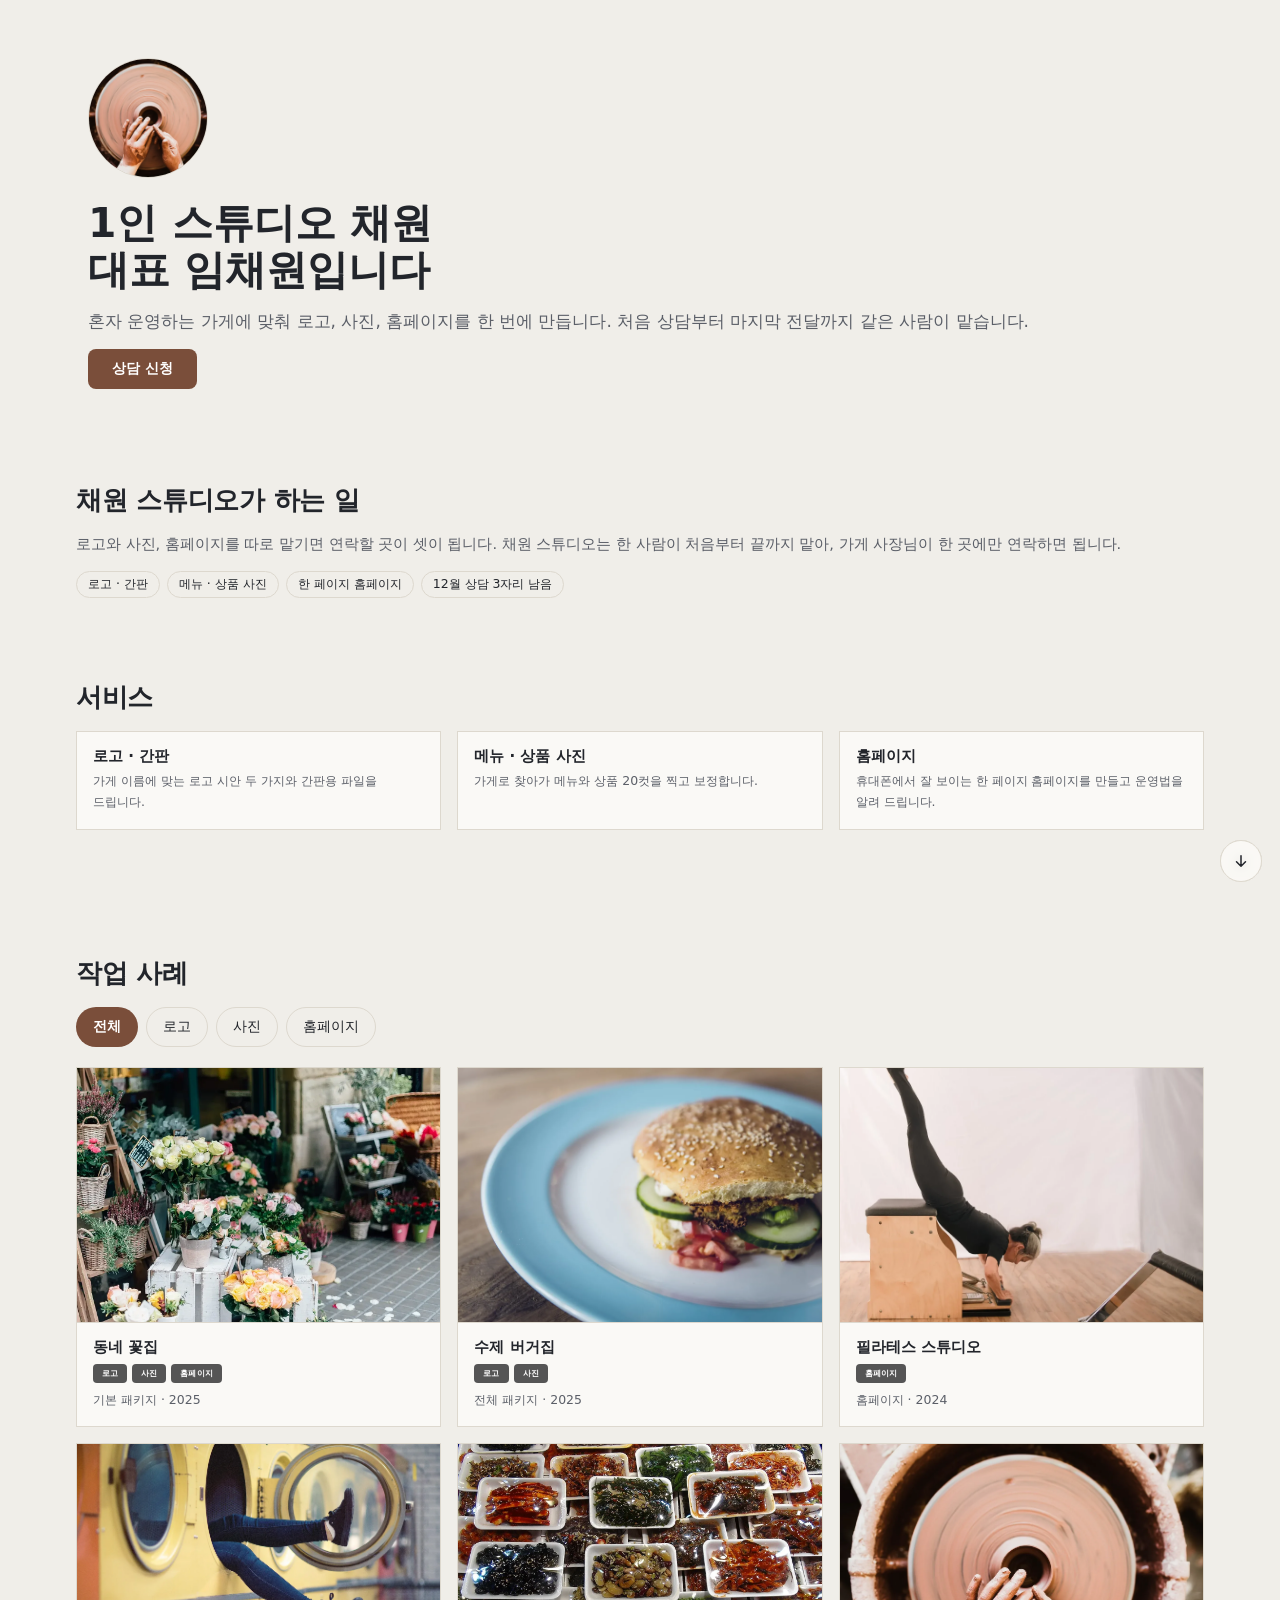
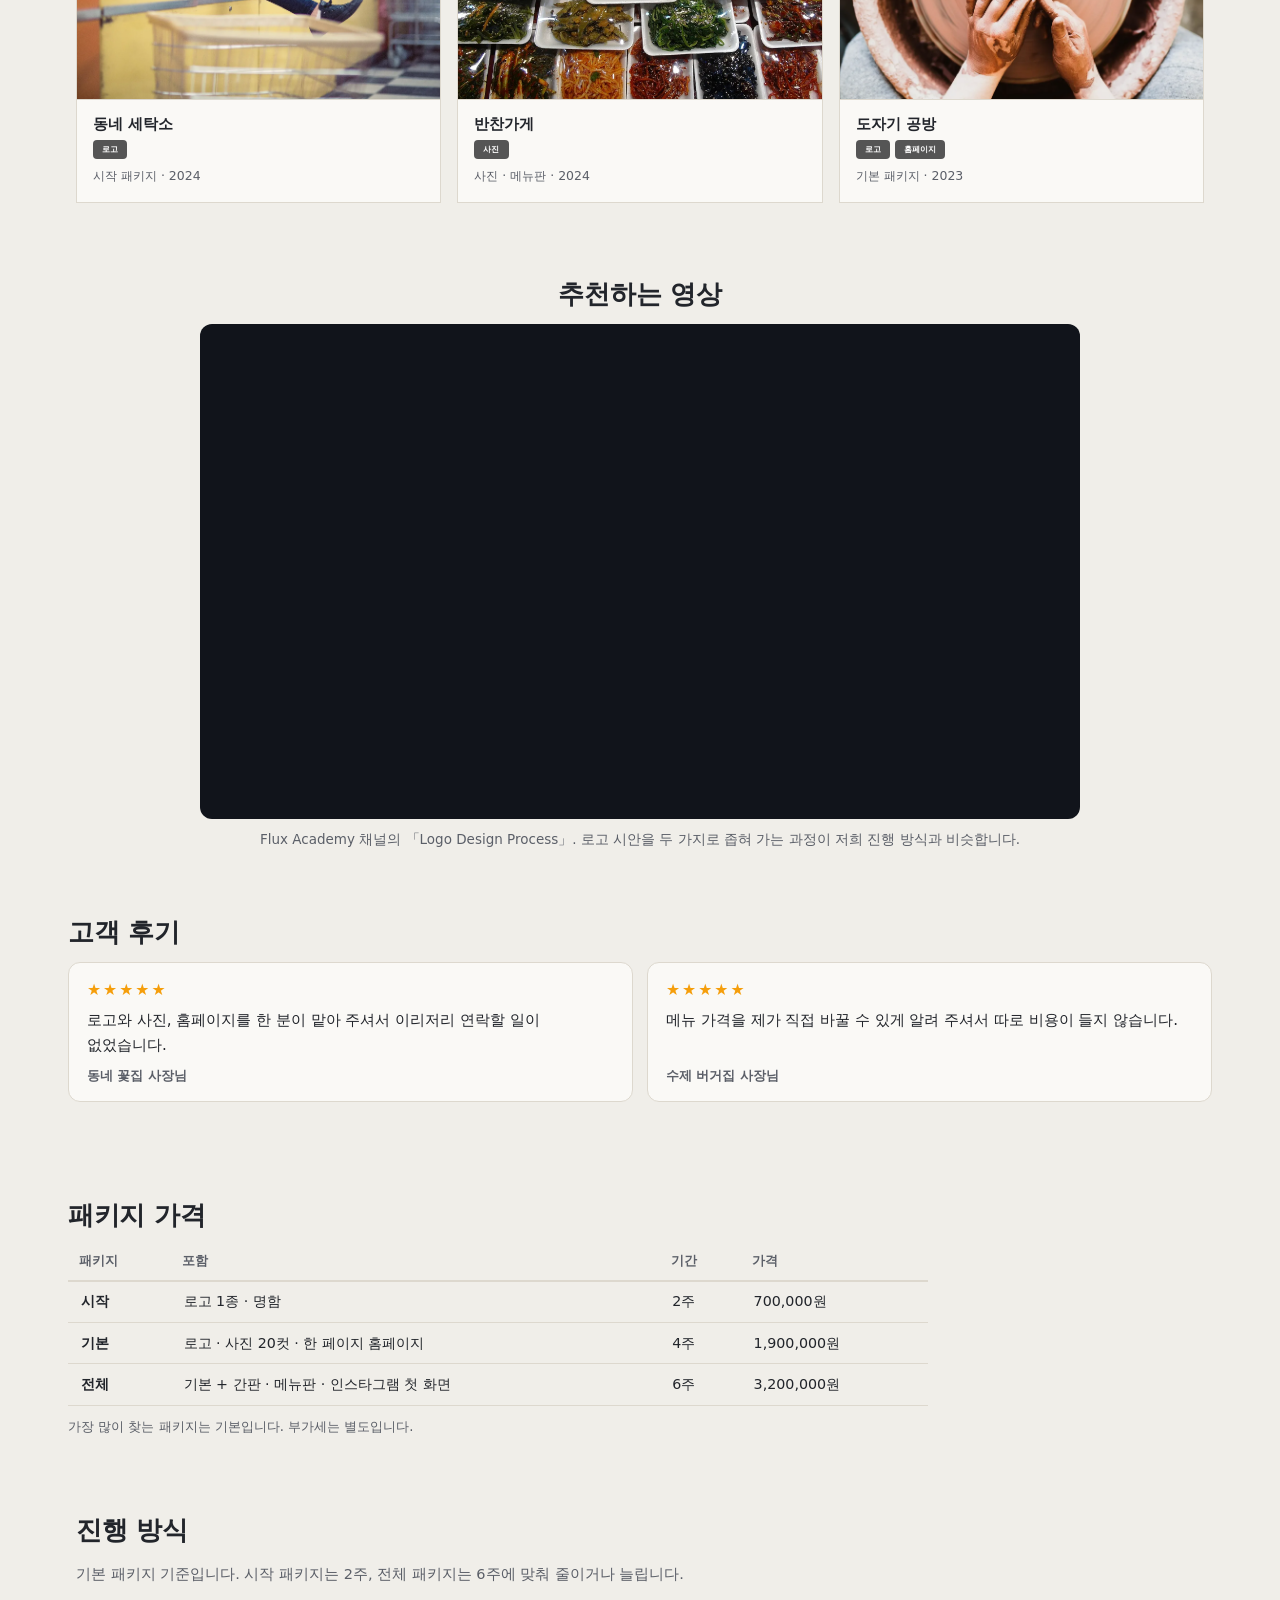
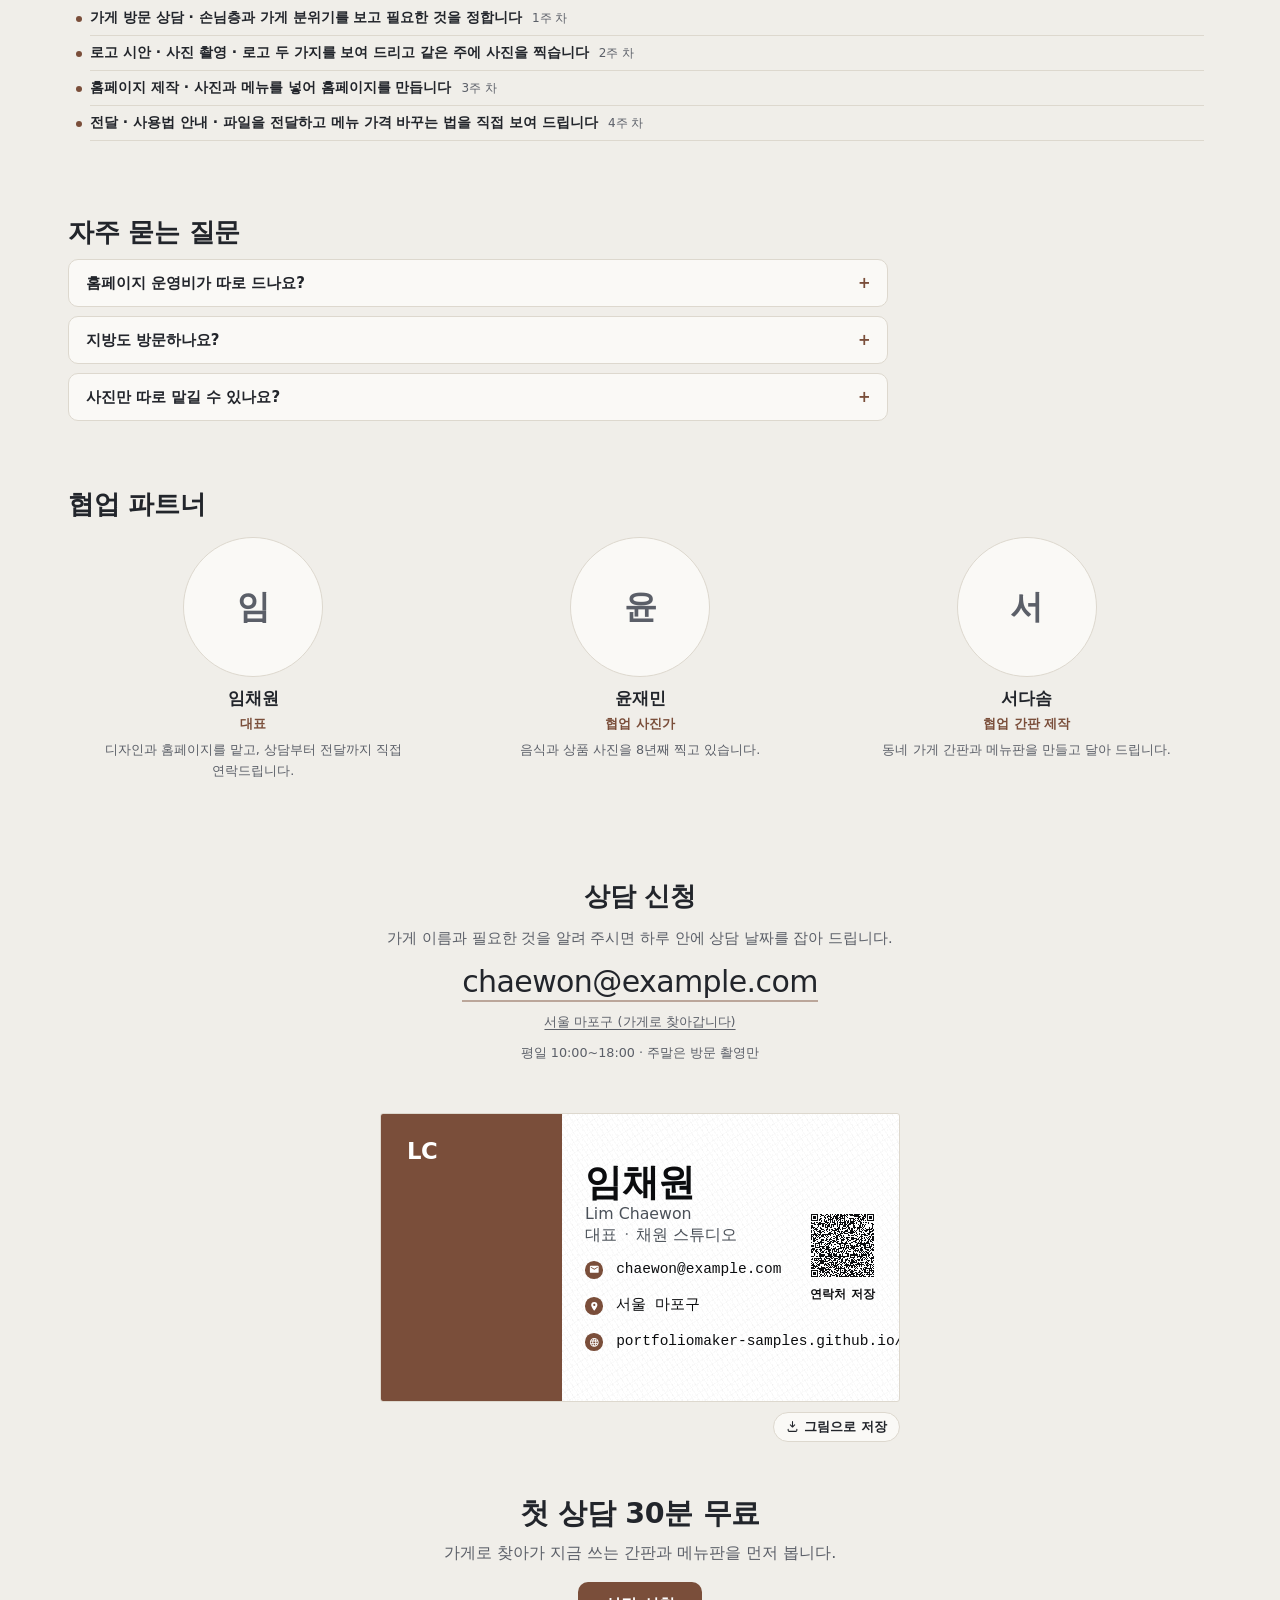
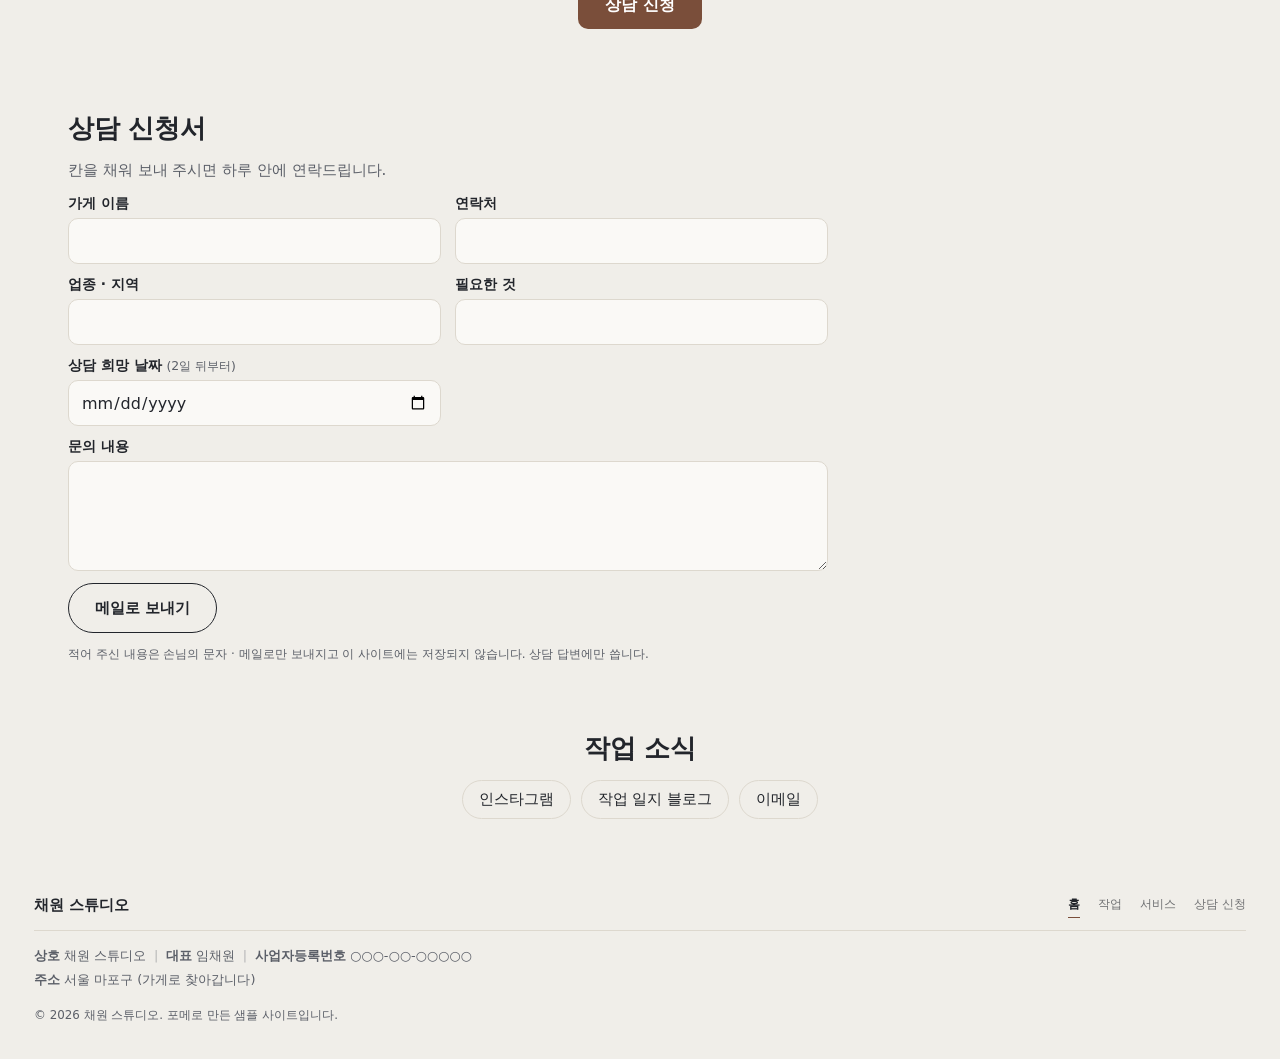
==== commit f06396c8: "샘플 15 다시: 첫 화면 꽉 채우기 틀, 둥근 사진, 자간 벌어지는 글자, 사진 커튼, 겹겹이 층" ====
--- a/index.html
+++ b/index.html
@@ -17,37 +17,18 @@
   <style>html{scroll-behavior:smooth}.wf-pg{display:block}html,body{background:#f0eee9}.wf-headbar{position:sticky;top:0;z-index:60;min-height:0!important;padding-top:0!important;padding-bottom:0!important}.wf-headbar--still{position:static}.wf-footbar{min-height:0!important;padding-top:0!important}.wf-headbar .wf__region{position:static!important;align-self:stretch!important;width:100%}.wf-headbar--side{position:fixed;top:10px;bottom:10px;left:10px;width:240px;padding:0!important;overflow:auto}.wf-headbar--side .wf__region{height:100%}@media (max-width:760px){.wf-headbar--side{position:static;top:auto;bottom:auto;left:auto;width:auto;overflow:visible;margin:10px 10px 0}.wf-headbar--side .wf__region{height:auto}}.wf-pg{scroll-margin-top:70px}</style>
 </head>
 <body>
-  <div class="wf-page wf-headbar" style="font-family:'Inter', -apple-system, 'Segoe UI', 'Malgun Gothic', 'Apple SD Gothic Neo', 'Noto Sans KR', system-ui, sans-serif;background:#f0eee9;--wf-bg:#f0eee9;--wf-text:#22252b;color:#22252b;--wf-surface:#faf9f6;--wf-line:#ddd8ce;--wf-muted:#5b5f68;--wf-accent:#7a4e3a;--wf-on-accent:#ffffff;--wf-max:1200px;padding:10px 10px;--fx-dot-color:#a9a396;--fx-star-color:#5b5f68;--fx-char-color:#22252b;--enter-at:2%;gap:10px"><nav class="wf__region is-sticky" data-enter="up" style="grid-column:1;grid-row:1;min-height:0px;border-radius:0px;border-width:0px;padding:min(12px, 6vw)">
-      <div class="wf-bar" style="justify-content:end">
-        <nav class="wf-nav" style="gap:26px">
-        <a href="#pg-0" class="wf-nav__item is-current">홈</a>
-        <a href="#pg-1" class="wf-nav__item">작업</a>
-        <a href="#pg-2" class="wf-nav__item">서비스</a>
-        <a href="#pg-3" class="wf-nav__item">상담 신청</a>
-      </nav>
-        
-      </div>
-    </nav></div>
   <section class="wf-pg" id="pg-0">
   <div class="wf-page is-rowmax wf-enter wf-enter--up wf-ix" style="font-family:'Inter', -apple-system, 'Segoe UI', 'Malgun Gothic', 'Apple SD Gothic Neo', 'Noto Sans KR', system-ui, sans-serif;background:#f0eee9;--wf-bg:#f0eee9;--wf-text:#22252b;color:#22252b;--wf-surface:#faf9f6;--wf-line:#ddd8ce;--wf-muted:#5b5f68;--wf-accent:#7a4e3a;--wf-on-accent:#ffffff;--wf-max:1200px;padding:10px 10px;--fx-dot-color:#a9a396;--fx-star-color:#5b5f68;--fx-char-color:#22252b;--enter-at:2%;gap:10px">
-    <div class="wf" style="grid-template-columns:minmax(0, 1fr);grid-template-rows:auto;gap:10px">
-    
-    </div>
-    <div class="wf wf--row" style="grid-template-columns:repeat(24, minmax(0, 1fr));gap:10px">
-      <div class="wf__region" data-enter="left" style="grid-column:1 / span 6;min-height:0px;border-radius:0px;border-width:0px;padding:min(0px, 6vw)">
-      <div class="wf-3d fx-model" style="height:min(460px, 62vh)" data-fx-src="./assets/files/brass_vase.glb" data-fx-environment-image="./assets/files/10-quiet-server.hdr" data-fx-alt="작업실 선반에 둔 놋쇠 화병" data-fx-camera-controls="true" data-fx-auto-rotate="false" data-fx-disable-zoom="true" data-fx-disable-pan="true" data-fx-exposure="1.9" data-fx-shadow-intensity="0.5" data-fx-shadow-softness="1" data-fx-auto-rotate-delay="3000" data-fx-rotation-per-second="18deg" data-fx-autoplay="true" data-fx-animation-name="Idle" data-fx-interaction-prompt="none" data-fx-ar="false" data-fx-skybox="true" data-fx-follow="false" data-fx-follow-decay="80" data-fx-follow-yaw="28" data-fx-follow-pitch="10"></div>
-    </div>
-      <section class="wf__region wf-tfx wf-tfx--blur wf-tfx-on--title" data-enter="right" style="grid-column:7 / span 18;min-height:0px;border-radius:0px;border-width:0px;padding:min(48px, 6vw);--tfx-step:40ms;--tfx-delay:0ms">
+    <div class="wf" style="grid-template-columns:minmax(0, 1fr);grid-template-rows:auto auto auto auto;gap:10px">
+    <section class="wf__region wf-tfx wf-tfx--spread wf-tfx-on--title" data-enter="up" style="grid-column:1;grid-row:1;min-height:0px;border-radius:0px;border-width:0px;padding:min(48px, 6vw);--tfx-step:40ms;--tfx-delay:0ms" data-fx="parallax mxCurtain" data-fx-parallax-layers-mouse="true" data-fx-parallax-layers-mouse-strength="26" data-fx-parallax-layers-scroll="true" data-fx-parallax-layers-scroll-strength="70" data-fx-parallax-layers-depth="0" data-fx-parallax-layers-perspective="1200" data-fx-parallax-layers-speed="9">
       <div class="wf-hero" style="align-items:flex-start;text-align:left">
-        
+        <img class="wf-hero__photo is-round" src="./assets/images/imgmwfo3rmlj.webp" alt="작업실에서 만든 도자기 그릇" loading="eager" fetchpriority="high" decoding="async" style="object-fit:cover;width:120px;height:120px" />
         <h1 class="wf-hero__title" style="font-size:clamp(1.9em, 8.5vw, calc(0.85 * 3.2em))">1인 스튜디오 채원<br />대표 임채원입니다</h1>
         <p class="wf-hero__sub">혼자 운영하는 가게에 맞춰 로고, 사진, 홈페이지를 한 번에 만듭니다. 처음 상담부터 마지막 전달까지 같은 사람이 맡습니다.</p>
         <a class="wf-btn" style="border-radius:8px" href="#inquiry">상담 신청</a>
       </div>
     </section>
-    </div>
-    <div class="wf" style="grid-template-columns:minmax(0, 1fr);grid-template-rows:auto auto auto;gap:10px">
-    <section class="wf__region" id="채원-스튜디오가-하는-일" data-enter="up" style="grid-column:1;grid-row:1;min-height:0px;border-radius:0px;border-width:0px;padding:min(36px, 6vw)">
+    <section class="wf__region" id="채원-스튜디오가-하는-일" data-enter="up" style="grid-column:1;grid-row:2;min-height:0px;border-radius:0px;border-width:0px;padding:min(36px, 6vw)">
       <div class="wf-sec" style="align-items:flex-start">
         <h2 class="wf-sec__title">채원 스튜디오가 하는 일</h2>
         <div class="wf-sec__cols" style="grid-template-columns:repeat(1, minmax(0, 1fr))">
@@ -56,7 +37,7 @@
         <div class="wf-tags"><span class="wf-tag">로고 · 간판</span><span class="wf-tag">메뉴 · 상품 사진</span><span class="wf-tag">한 페이지 홈페이지</span><span class="wf-tag">12월 상담 3자리 남음</span></div>
       </div>
     </section>
-    <section class="wf__region" id="서비스" data-enter="up" style="grid-column:1;grid-row:2;min-height:0px;border-radius:0px;border-width:0px;padding:min(36px, 6vw)">
+    <section class="wf__region" id="서비스" data-enter="up" style="grid-column:1;grid-row:3;min-height:0px;border-radius:0px;border-width:0px;padding:min(36px, 6vw)">
       <div class="wf-gal is-phone2">
         <h2 class="wf-sec__title">서비스</h2>
         
@@ -318,7 +299,7 @@
     <a class="wf-down" href="#contact" aria-label="아래로 이동"><svg width="18" height="18" viewBox="0 0 24 24" fill="none" stroke="currentColor" stroke-width="2" stroke-linecap="round" stroke-linejoin="round"><path d="M12 5v14M6 13l6 6 6-6"/></svg></a>
   </div>
   </section>
-  <div class="wf-page wf-footbar" style="font-family:'Inter', -apple-system, 'Segoe UI', 'Malgun Gothic', 'Apple SD Gothic Neo', 'Noto Sans KR', system-ui, sans-serif;background:#f0eee9;--wf-bg:#f0eee9;--wf-text:#22252b;color:#22252b;--wf-surface:#faf9f6;--wf-line:#ddd8ce;--wf-muted:#5b5f68;--wf-accent:#7a4e3a;--wf-on-accent:#ffffff;--wf-max:1200px;padding:10px 10px;--fx-dot-color:#a9a396;--fx-star-color:#5b5f68;--fx-char-color:#22252b;--enter-at:2%;gap:10px"><div class="wf"><div class="wf__region" data-enter="up" style="grid-column:1;grid-row:3;min-height:0px;border-radius:0px;border-width:0px;padding:min(24px, 6vw)"><footer class="wf-foot wf-foot--std">
+  <div class="wf-page wf-footbar" style="font-family:'Inter', -apple-system, 'Segoe UI', 'Malgun Gothic', 'Apple SD Gothic Neo', 'Noto Sans KR', system-ui, sans-serif;background:#f0eee9;--wf-bg:#f0eee9;--wf-text:#22252b;color:#22252b;--wf-surface:#faf9f6;--wf-line:#ddd8ce;--wf-muted:#5b5f68;--wf-accent:#7a4e3a;--wf-on-accent:#ffffff;--wf-max:1200px;padding:10px 10px;--fx-dot-color:#a9a396;--fx-star-color:#5b5f68;--fx-char-color:#22252b;--enter-at:2%;gap:10px"><div class="wf"><div class="wf__region" data-enter="up" style="grid-column:1;grid-row:4;min-height:0px;border-radius:0px;border-width:0px;padding:min(24px, 6vw)"><footer class="wf-foot wf-foot--std">
         <div class="wf-foot__top"><b class="wf-foot__name">채원 스튜디오</b><nav class="wf-nav" style="gap:18px">
         <a href="#pg-0" class="wf-nav__item is-current">홈</a>
         <a href="#pg-1" class="wf-nav__item">작업</a>
--- a/assets/site.css
+++ b/assets/site.css
@@ -954,168 +954,108 @@
 
 /* ── 효과 팩 스타일 ── */
 /**
- * model-showcase / style.css
+ * parallax-layers / style.css
  * _core/core.css 를 먼저 불러오세요.
  */
 
 /* ================================================================== *
- * 1. 컨테이너 (사용자가 직접 붙이는 클래스)
+ * 1. 기능부 (필수)
  * ================================================================== */
 
-.fx-model {
+.fx-parallax-layers {
   position: relative;
-  display: block;
-  width: 100%;
-  /* 캔버스는 높이를 만들지 못하므로 비율을 고정합니다. */
-  aspect-ratio: 4 / 3;
-  overflow: hidden;
+  /* depth 옵션을 쓸 때만 의미가 있지만, 켜두어도 비용은 없습니다. */
+  perspective: var(--fx-plx-perspective, 1200px);
+  transform-style: preserve-3d;
+}
+
+/*
+ * 레이어 하나의 최종 이동량 =
+ *   가로 : 마우스X × 계수 × mx
+ *   세로 : 마우스Y × 계수 × my  +  스크롤진행도 × 계수 × sy
+ *   높이 : 계수 × z
+ *
+ * JS는 컨테이너에 --fx-plx-x / -y / -s 세 개만 씁니다.
+ * 나머지 곱셈은 브라우저(CSS calc)가 처리하므로 레이어가 많아도 비용이 늘지 않습니다.
+ */
+.fx-parallax-layers [data-fx-layer] {
+  transform: translate3d(
+    calc(var(--fx-plx-x, 0) * var(--fx-layer, 0) * var(--fx-plx-mx, -26px)),
+    calc(
+      var(--fx-plx-y, 0) * var(--fx-layer, 0) * var(--fx-plx-my, -26px) +
+      var(--fx-plx-s, 0) * var(--fx-layer, 0) * var(--fx-plx-sy, 70px)
+    ),
+    calc(var(--fx-layer, 0) * var(--fx-plx-z, 0px))
+  );
+  will-change: transform;
+}
+
+/* 꺼졌을 때는 모든 레이어를 제자리에 둡니다. */
+.fx-parallax-layers.fx-inert [data-fx-layer] {
+  transform: none;
+  will-change: auto;
+}
+
+/* ================================================================== *
+ * 2. 선택 사항 — 히어로 레이아웃 스타터
+ *
+ * 레이어를 겹쳐 쌓는 가장 흔한 구조입니다.
+ * 이미 히어로 디자인이 있으면 이 블록은 지우세요.
+ * ================================================================== */
+
+.fx-hero {
+  position: relative;
+  display: grid;
+  place-items: center;
+  min-height: min(78vh, 720px);
+  overflow: hidden;               /* 레이어가 밖으로 새어나가지 않게 */
   border-radius: var(--fx-radius, 16px);
-  /*
-   * 상자 배경은 **페이지 테마**를 따릅니다.
-   *
-   * 예전에는 --fx-surface-2만 썼습니다. 이 값은 OS의 다크 모드(prefers-color-scheme)를
-   * 따라 #1e2027로 뒤집히는데, 페이지는 밝은 테마 그대로라 상자만 새까매졌습니다.
-   * 모델을 올리기 전 안내 글이 그 검정 위에 깔려 읽히지 않았습니다.
-   * --wf-surface(페이지 테마 값)를 먼저 보고, 팩을 단독으로 쓸 때만 종전 값으로 물러납니다.
-   */
-  background: var(--wf-surface, var(--fx-surface-2));
+  background: var(--fx-surface-2);
   isolation: isolate;
 }
 
-/* ================================================================== *
- * 2. 포스터 — 3단 로딩의 1단계
- *
- * HTML에 미리 존재합니다. JS가 없어도, WebGL이 없어도, 로드가 실패해도
- * 이 이미지는 항상 보입니다.
- * ================================================================== */
-
-.fx-model__poster {
-  position: absolute;
-  inset: 0;
-  z-index: 1;
-  width: 100%;
-  height: 100%;
-  object-fit: contain;
-  display: block;
-  transition: opacity 500ms var(--fx-ease-out);
+/* 겹쳐 쌓이는 레이어: 전부 같은 그리드 칸에 배치 */
+/* 편집 표시(wf__로 시작: 이름표 줄 · 손잡이 · 효과 표식)는 빼야 섹션 테두리에 붙어 있습니다(사용자 확인, 2026-11-13) */
+.fx-hero > *:not([class^="wf__"]) {
+  grid-area: 1 / 1;
 }
 
-/* 모델이 완전히 뜨면 포스터를 걷어냅니다 */
-.fx-model--loaded .fx-model__poster {
-  opacity: 0;
+.fx-hero__bg {
+  width: 108%;                    /* 움직여도 가장자리가 비지 않도록 여유분 */
+  height: 108%;
+  object-fit: cover;
+  justify-self: center;
+  align-self: center;
+}
+
+.fx-hero__content {
+  position: relative;
+  z-index: 2;
+  text-align: center;
+  padding: 32px;
+  color: var(--fx-text);
+}
+
+.fx-hero__title {
+  margin: 0 0 12px;
+  font-size: clamp(2rem, 6vw, 4rem);
+  font-weight: 700;
+  letter-spacing: -0.03em;
+  line-height: 1.05;
+}
+
+.fx-hero__sub {
+  margin: 0;
+  font-size: clamp(0.95rem, 2vw, 1.15rem);
+  color: var(--fx-text-dim);
+}
+
+/* 장식용 원형 블롭 — 레이어 계수를 다르게 주면 깊이가 살아납니다 */
+.fx-hero__blob {
+  width: clamp(180px, 30vw, 380px);
+  aspect-ratio: 1;
+  border-radius: 50%;
+  filter: blur(46px);
+  opacity: 0.55;
   pointer-events: none;
 }
-
-/* ================================================================== *
- * 3. model-viewer
- * ================================================================== */
-
-.fx-model__viewer {
-  position: absolute;
-  inset: 0;
-  z-index: 2;
-  width: 100%;
-  height: 100%;
-  /* 로드 전에는 투명 — 포스터가 그대로 보입니다 */
-  opacity: 0;
-  transition: opacity 500ms var(--fx-ease-out);
-
-  /* 기본 배경 제거(포스터/컨테이너 배경을 쓰기 위해) */
-  background-color: transparent;
-  --poster-color: transparent;
-
-  /* 드래그로 회전할 수 있다는 신호 */
-  cursor: grab;
-}
-
-.fx-model__viewer:active {
-  cursor: grabbing;
-}
-
-.fx-model--loaded .fx-model__viewer {
-  opacity: 1;
-}
-
-/* ================================================================== *
- * 4. 로딩 진행 표시
- *
- * --fx-model-progress (0~1)를 JS가 갱신합니다.
- * GLB는 보통 1~10MB라 로딩이 체감됩니다. 진행률이 없으면
- * 방문자는 "고장났나?" 하고 스크롤을 내려버립니다.
- * ================================================================== */
-
-.fx-model::after {
-  content: '';
-  position: absolute;
-  left: 0;
-  bottom: 0;
-  z-index: 3;
-  height: 2px;
-  width: calc(var(--fx-model-progress, 0) * 100%);
-  background: var(--fx-accent);
-  opacity: 0;
-  transition: opacity 300ms var(--fx-ease);
-  pointer-events: none;
-}
-
-.fx-model--loading::after {
-  opacity: 1;
-}
-
-/* ================================================================== *
- * 5. 실패 상태
- *
- * 아무 표시 없이 포스터만 남으면 개발 중에 눈치채기 어렵습니다.
- * 아주 은은한 표시만 남깁니다(방문자에게는 거의 안 보이게).
- * ================================================================== */
-
-.fx-model--failed {
-  outline: 1px dashed color-mix(in srgb, var(--fx-text-dim) 40%, transparent);
-  outline-offset: -1px;
-}
-
-/* ================================================================== *
- * 6. 선택 사항 — 조작 힌트
- * ================================================================== */
-
-.fx-model__hint {
-  position: absolute;
-  left: 50%;
-  bottom: 12px;
-  z-index: 4;
-  transform: translateX(-50%);
-
-  padding: 6px 14px;
-  border-radius: 999px;
-  font-size: 0.75rem;
-  font-weight: 600;
-  letter-spacing: 0.01em;
-  white-space: nowrap;
-
-  color: var(--fx-text);
-  background: color-mix(in srgb, var(--fx-surface) 82%, transparent);
-  backdrop-filter: blur(8px);
-  border: 1px solid var(--fx-border);
-
-  opacity: 0;
-  transition: opacity 400ms var(--fx-ease-out) 600ms;
-  pointer-events: none;
-}
-
-.fx-model--loaded .fx-model__hint {
-  opacity: 1;
-}
-
-/* 사용자가 한 번 조작하면 힌트를 감춥니다(JS로 클래스 추가) */
-.fx-model--touched .fx-model__hint {
-  opacity: 0;
-  transition-delay: 0ms;
-}
-
-/* ================================================================== *
- * 7. 선택 사항 — 비율 변형
- * ================================================================== */
-
-.fx-model--square { aspect-ratio: 1; }
-.fx-model--wide   { aspect-ratio: 16 / 9; }
-.fx-model--tall   { aspect-ratio: 3 / 4; }
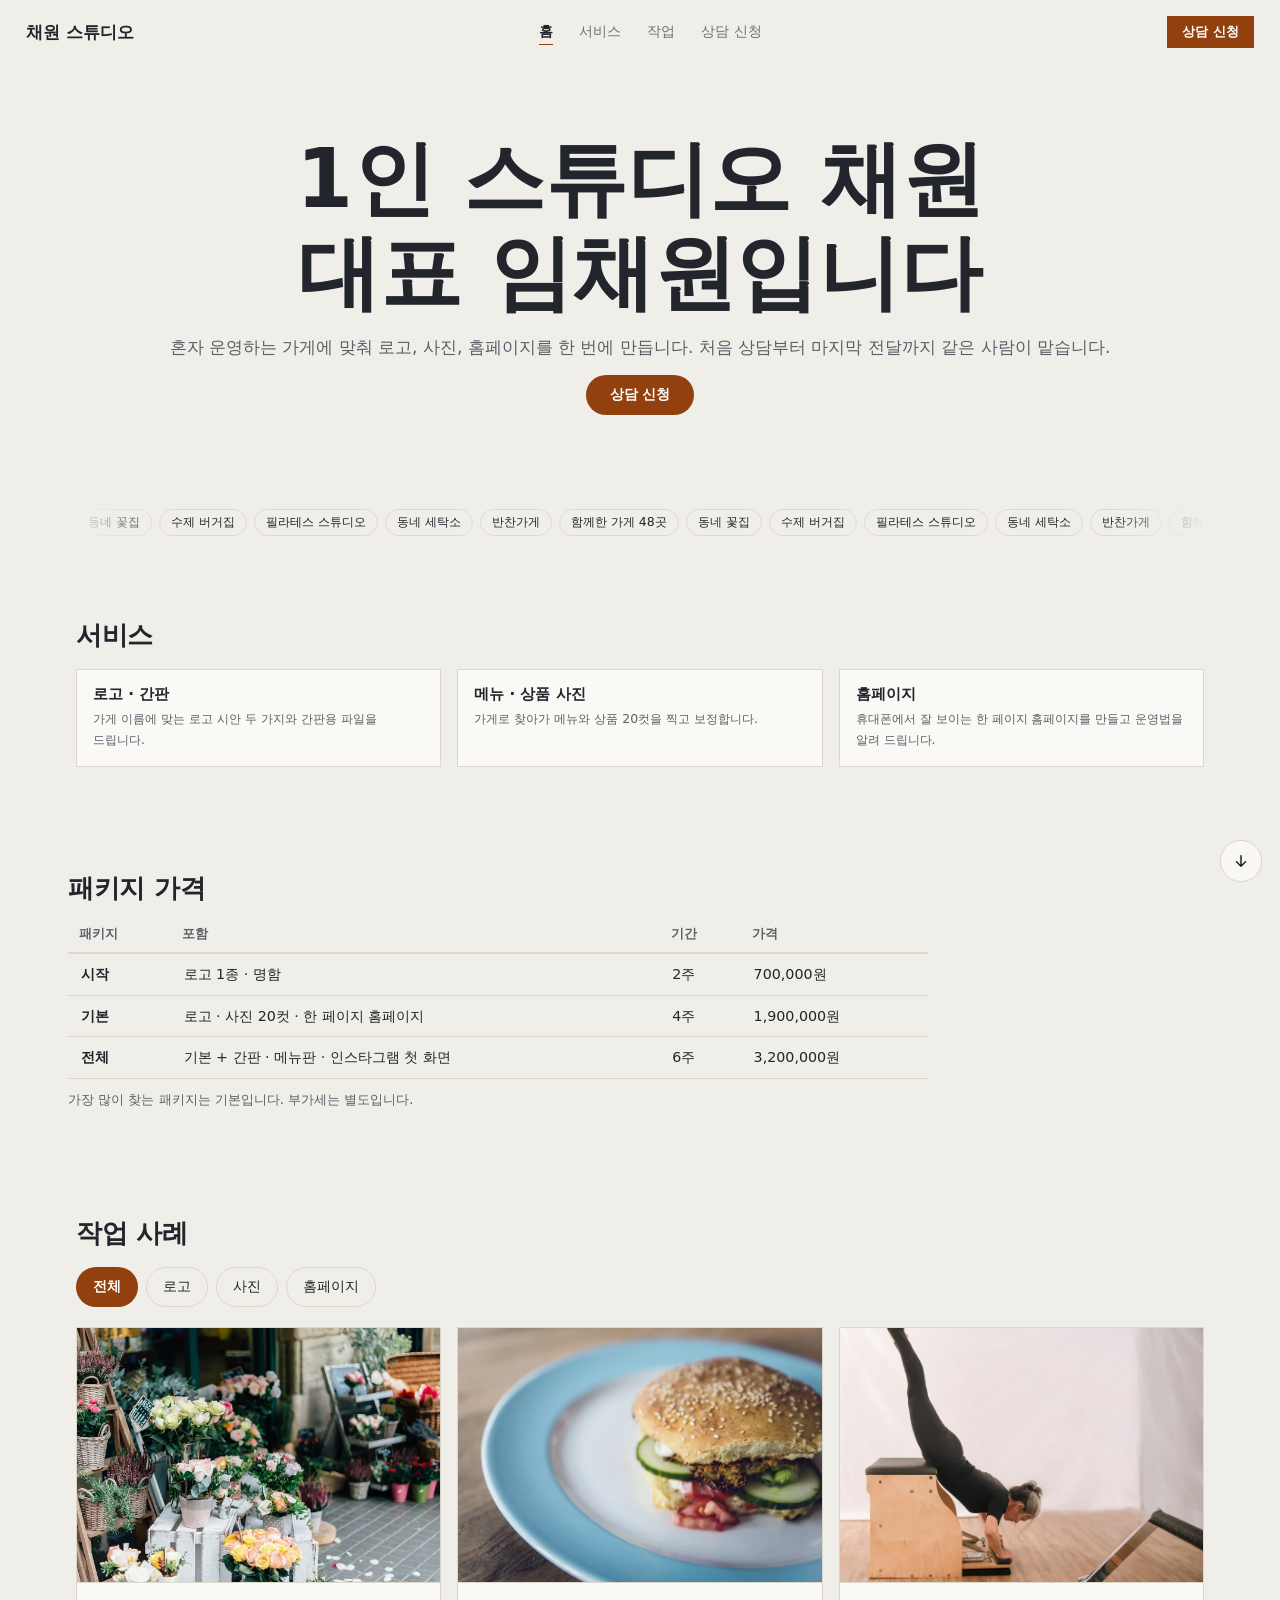
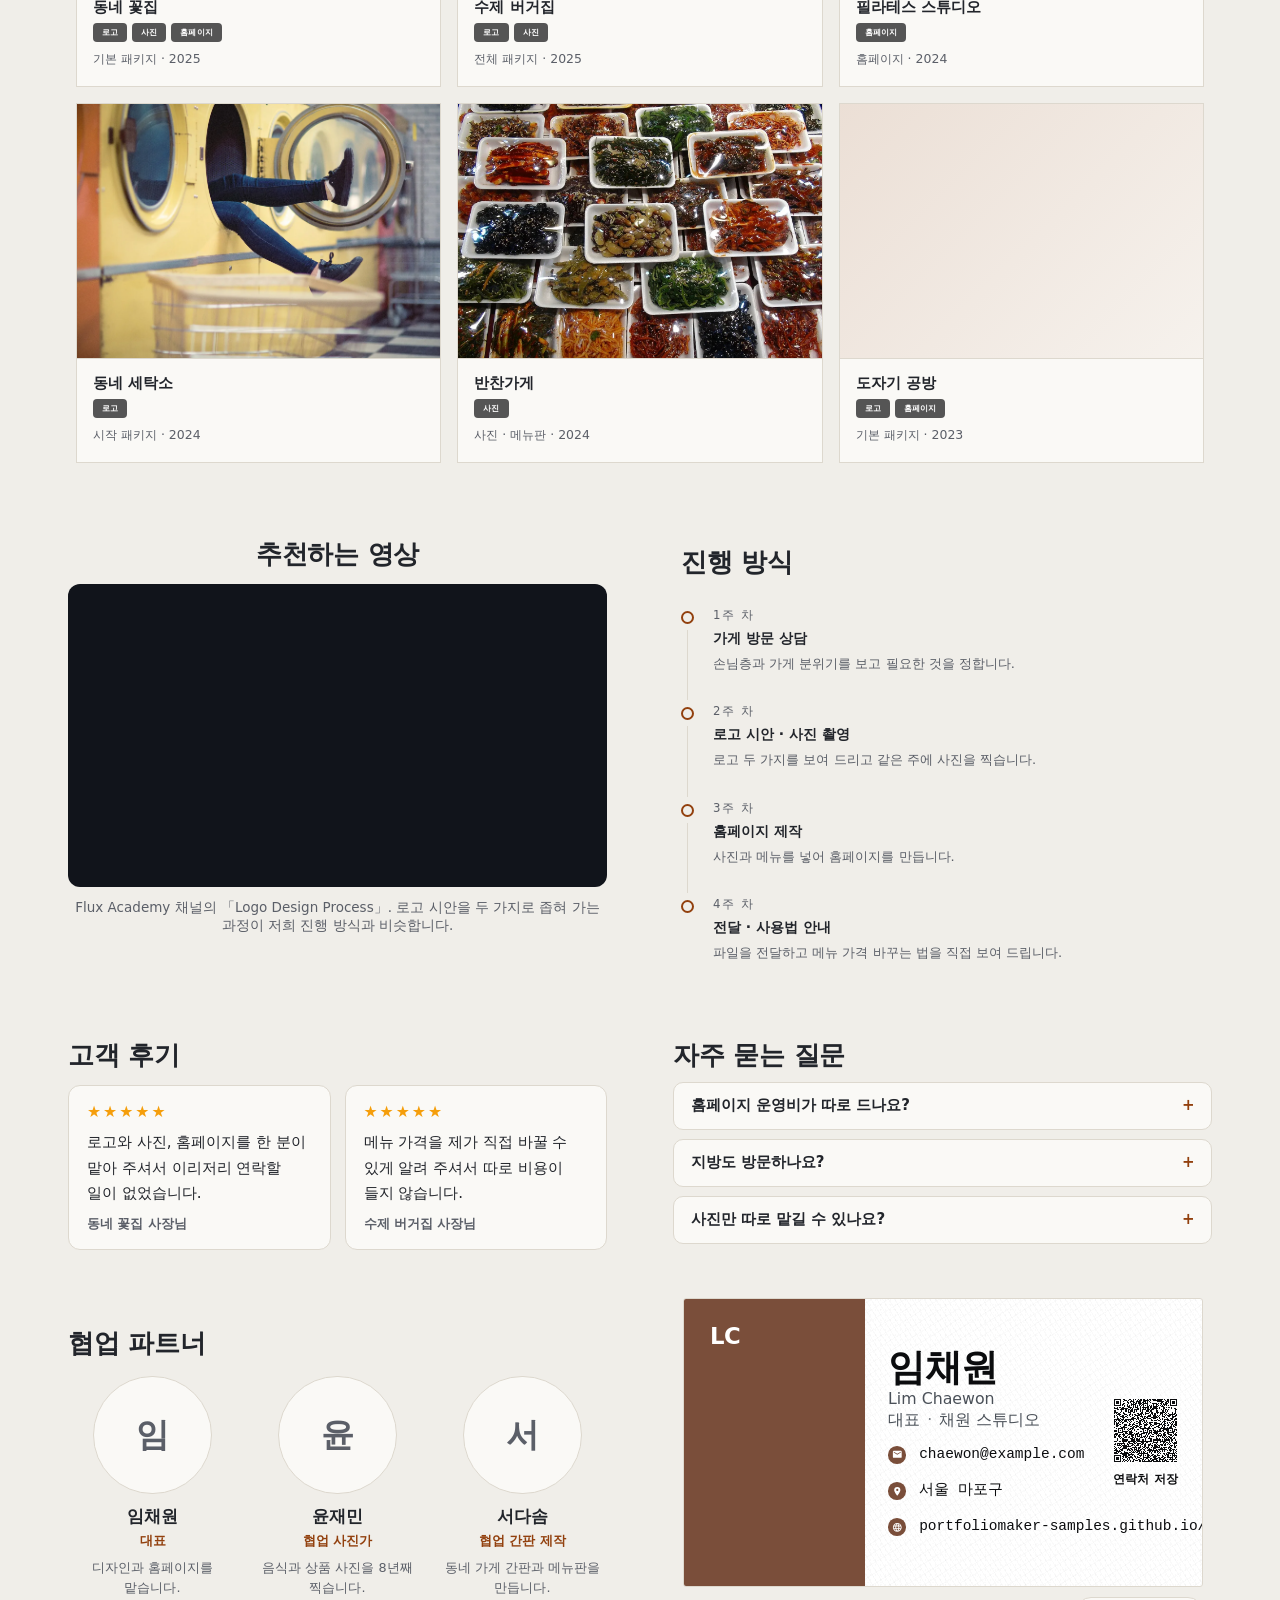
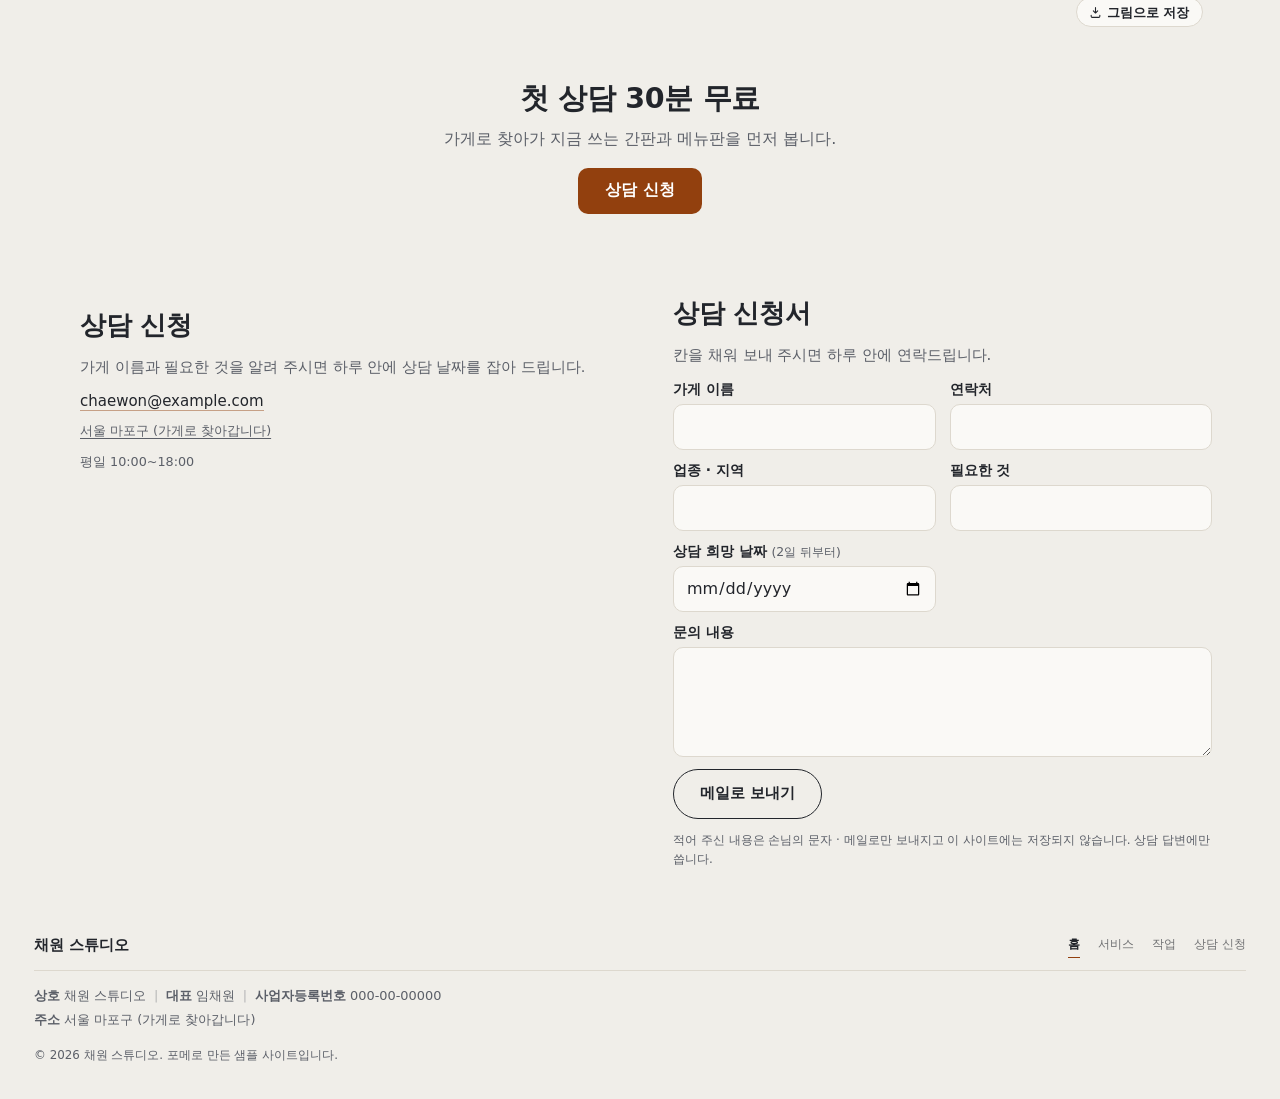
==== commit 788ca1a8: "시안에 맞춰: 메뉴+상담 단추, 가운데 첫 화면, 가게 이름 흐르는 띠, 서비스+가격표, 영상+진행 방식, 후기+질문, 파트너+명함, 상담+신청서, 갈색 강조색" ====
--- a/index.html
+++ b/index.html
@@ -14,27 +14,41 @@
   <script type="application/ld+json">{"@context":"https://schema.org","@type":"LocalBusiness","name":"채원 스튜디오 | 1인 브랜딩 스튜디오","description":"혼자 운영하는 가게의 로고, 메뉴 사진, 홈페이지를 한 사람이 만드는 서울 마포의 1인 스튜디오. 패키지 가격과 작업 사례.","url":"https://portfoliomaker-samples.github.io/15-fewer-better/","address":{"@type":"PostalAddress","streetAddress":"서울 마포구 (가게로 찾아갑니다)","addressCountry":"KR"},"image":"https://portfoliomaker-samples.github.io/15-fewer-better/assets/images/imgmwfhbarma.webp"}</script>
   <link rel="stylesheet" href="./assets/site.css" />
   <style>@view-transition { navigation: auto; }</style>
-  <style>html{scroll-behavior:smooth}.wf-pg{display:block}html,body{background:#f0eee9}.wf-headbar{position:sticky;top:0;z-index:60;min-height:0!important;padding-top:0!important;padding-bottom:0!important}.wf-headbar--still{position:static}.wf-footbar{min-height:0!important;padding-top:0!important}.wf-headbar .wf__region{position:static!important;align-self:stretch!important;width:100%}.wf-headbar--side{position:fixed;top:10px;bottom:10px;left:10px;width:240px;padding:0!important;overflow:auto}.wf-headbar--side .wf__region{height:100%}@media (max-width:760px){.wf-headbar--side{position:static;top:auto;bottom:auto;left:auto;width:auto;overflow:visible;margin:10px 10px 0}.wf-headbar--side .wf__region{height:auto}}.wf-pg{scroll-margin-top:70px}</style>
+  <style>html{scroll-behavior:smooth}.wf-pg{display:block}html,body{background:#f0eee9}.wf-headbar{position:sticky;top:0;z-index:60;min-height:0!important;padding-top:0!important;padding-bottom:0!important}.wf-headbar--still{position:static}.wf-footbar{min-height:0!important;padding-top:0!important}.wf-headbar .wf__region{position:static!important;align-self:stretch!important;width:100%}.wf-headbar--side{position:fixed;top:10px;bottom:10px;left:10px;width:240px;padding:0!important;overflow:auto}.wf-headbar--side .wf__region{height:100%}@media (max-width:760px){.wf-headbar--side{position:static;top:auto;bottom:auto;left:auto;width:auto;overflow:visible;margin:10px 10px 0}.wf-headbar--side .wf__region{height:auto}}.wf-pg{scroll-margin-top:70px}.wf-pg>.wf-page{min-height:0}</style>
 </head>
 <body>
+  <div class="wf-page wf-headbar" style="font-family:'Inter', -apple-system, 'Segoe UI', 'Malgun Gothic', 'Apple SD Gothic Neo', 'Noto Sans KR', system-ui, sans-serif;background:#f0eee9;--wf-bg:#f0eee9;--wf-text:#22252b;color:#22252b;--wf-surface:#faf9f6;--wf-line:#ddd8ce;--wf-muted:#5b5f68;--wf-accent:#92400e;--wf-on-accent:#ffffff;--wf-max:1200px;padding:10px 10px;--fx-dot-color:#a9a396;--fx-star-color:#5b5f68;--fx-char-color:#22252b;--enter-at:2%;gap:10px"><header class="wf__region is-sticky has-divider" data-enter="up" style="min-height:0px;border-radius:0px;border-width:0px;padding:min(16px, 6vw)">
+      <div class="wf-bar" style="justify-content:space-between">
+        <span class="wf-bar__logo">채원 스튜디오</span>
+        <nav class="wf-nav">
+        <a href="#pg-0" class="wf-nav__item is-current">홈</a>
+        <a href="#pg-1" class="wf-nav__item">서비스</a>
+        <a href="#pg-2" class="wf-nav__item">작업</a>
+        <a href="#pg-3" class="wf-nav__item">상담 신청</a>
+      </nav>
+        <a class="wf-btn wf-btn--sm" href="#inquiry">상담 신청</a>
+        
+      </div>
+    </header></div>
   <section class="wf-pg" id="pg-0">
-  <div class="wf-page is-rowmax wf-enter wf-enter--up wf-ix" style="font-family:'Inter', -apple-system, 'Segoe UI', 'Malgun Gothic', 'Apple SD Gothic Neo', 'Noto Sans KR', system-ui, sans-serif;background:#f0eee9;--wf-bg:#f0eee9;--wf-text:#22252b;color:#22252b;--wf-surface:#faf9f6;--wf-line:#ddd8ce;--wf-muted:#5b5f68;--wf-accent:#7a4e3a;--wf-on-accent:#ffffff;--wf-max:1200px;padding:10px 10px;--fx-dot-color:#a9a396;--fx-star-color:#5b5f68;--fx-char-color:#22252b;--enter-at:2%;gap:10px">
+  <div class="wf-page is-rowmax wf-enter wf-enter--up wf-ix" style="font-family:'Inter', -apple-system, 'Segoe UI', 'Malgun Gothic', 'Apple SD Gothic Neo', 'Noto Sans KR', system-ui, sans-serif;background:#f0eee9;--wf-bg:#f0eee9;--wf-text:#22252b;color:#22252b;--wf-surface:#faf9f6;--wf-line:#ddd8ce;--wf-muted:#5b5f68;--wf-accent:#92400e;--wf-on-accent:#ffffff;--wf-max:1200px;padding:10px 10px;--fx-dot-color:#a9a396;--fx-star-color:#5b5f68;--fx-char-color:#22252b;--enter-at:2%;gap:10px">
+    <div class="wf wf--row" style="grid-template-columns:repeat(1, minmax(0, 1fr));gap:10px">
+      
+    </div>
     <div class="wf" style="grid-template-columns:minmax(0, 1fr);grid-template-rows:auto auto auto auto;gap:10px">
     <section class="wf__region wf-tfx wf-tfx--spread wf-tfx-on--title" data-enter="up" style="grid-column:1;grid-row:1;min-height:0px;border-radius:0px;border-width:0px;padding:min(48px, 6vw);--tfx-step:40ms;--tfx-delay:0ms" data-fx="parallax mxCurtain" data-fx-parallax-layers-mouse="true" data-fx-parallax-layers-mouse-strength="26" data-fx-parallax-layers-scroll="true" data-fx-parallax-layers-scroll-strength="70" data-fx-parallax-layers-depth="0" data-fx-parallax-layers-perspective="1200" data-fx-parallax-layers-speed="9">
-      <div class="wf-hero" style="align-items:flex-start;text-align:left">
-        <img class="wf-hero__photo is-round" src="./assets/images/imgmwfo3rmlj.webp" alt="작업실에서 만든 도자기 그릇" loading="eager" fetchpriority="high" decoding="async" style="object-fit:cover;width:120px;height:120px" />
-        <h1 class="wf-hero__title" style="font-size:clamp(1.9em, 8.5vw, calc(0.85 * 3.2em))">1인 스튜디오 채원<br />대표 임채원입니다</h1>
+      <div class="wf-hero" style="align-items:center;text-align:center">
+        
+        <h1 class="wf-hero__title" style="font-size:clamp(1.9em, 8.5vw, calc(1.7 * 3.2em))">1인 스튜디오 채원<br />대표 임채원입니다</h1>
         <p class="wf-hero__sub">혼자 운영하는 가게에 맞춰 로고, 사진, 홈페이지를 한 번에 만듭니다. 처음 상담부터 마지막 전달까지 같은 사람이 맡습니다.</p>
-        <a class="wf-btn" style="border-radius:8px" href="#inquiry">상담 신청</a>
-      </div>
-    </section>
-    <section class="wf__region" id="채원-스튜디오가-하는-일" data-enter="up" style="grid-column:1;grid-row:2;min-height:0px;border-radius:0px;border-width:0px;padding:min(36px, 6vw)">
+        <a class="wf-btn" style="border-radius:40px" href="#inquiry">상담 신청</a>
+      </div>
+    </section>
+    <section class="wf__region" data-enter="up" style="grid-column:1;grid-row:2;min-height:0px;border-radius:0px;border-width:0px;padding:min(36px, 6vw)">
       <div class="wf-sec" style="align-items:flex-start">
-        <h2 class="wf-sec__title">채원 스튜디오가 하는 일</h2>
-        <div class="wf-sec__cols" style="grid-template-columns:repeat(1, minmax(0, 1fr))">
-          <p class="wf-sec__body">로고와 사진, 홈페이지를 따로 맡기면 연락할 곳이 셋이 됩니다. 채원 스튜디오는 한 사람이 처음부터 끝까지 맡아, 가게 사장님이 한 곳에만 연락하면 됩니다.</p>
-        </div>
-        <div class="wf-tags"><span class="wf-tag">로고 · 간판</span><span class="wf-tag">메뉴 · 상품 사진</span><span class="wf-tag">한 페이지 홈페이지</span><span class="wf-tag">12월 상담 3자리 남음</span></div>
+        
+        
+        <div class="wf-marquee" style="--marq-t:18s"><div class="wf-marquee__track"><div class="wf-marquee__set"><span class="wf-tag">동네 꽃집</span><span class="wf-tag">수제 버거집</span><span class="wf-tag">필라테스 스튜디오</span><span class="wf-tag">동네 세탁소</span><span class="wf-tag">반찬가게</span><span class="wf-tag">함께한 가게 48곳</span></div><div class="wf-marquee__set" aria-hidden="true"><span class="wf-tag">동네 꽃집</span><span class="wf-tag">수제 버거집</span><span class="wf-tag">필라테스 스튜디오</span><span class="wf-tag">동네 세탁소</span><span class="wf-tag">반찬가게</span><span class="wf-tag">함께한 가게 48곳</span></div></div></div>
       </div>
     </section>
     <section class="wf__region" id="서비스" data-enter="up" style="grid-column:1;grid-row:3;min-height:0px;border-radius:0px;border-width:0px;padding:min(36px, 6vw)">
@@ -77,11 +91,25 @@
     </section>
     
     </div>
-    <a class="wf-down" href="#%EC%B1%84%EC%9B%90-%EC%8A%A4%ED%8A%9C%EB%94%94%EC%98%A4%EA%B0%80-%ED%95%98%EB%8A%94-%EC%9D%BC" aria-label="아래로 이동"><svg width="18" height="18" viewBox="0 0 24 24" fill="none" stroke="currentColor" stroke-width="2" stroke-linecap="round" stroke-linejoin="round"><path d="M12 5v14M6 13l6 6 6-6"/></svg></a>
+    <a class="wf-down" href="#%EC%84%9C%EB%B9%84%EC%8A%A4" aria-label="아래로 이동"><svg width="18" height="18" viewBox="0 0 24 24" fill="none" stroke="currentColor" stroke-width="2" stroke-linecap="round" stroke-linejoin="round"><path d="M12 5v14M6 13l6 6 6-6"/></svg></a>
   </div>
   </section>
   <section class="wf-pg" id="pg-1">
-  <div class="wf-page is-rowmax wf-enter wf-enter--up wf-ix" style="font-family:'Inter', -apple-system, 'Segoe UI', 'Malgun Gothic', 'Apple SD Gothic Neo', 'Noto Sans KR', system-ui, sans-serif;background:#f0eee9;--wf-bg:#f0eee9;--wf-text:#22252b;color:#22252b;--wf-surface:#faf9f6;--wf-line:#ddd8ce;--wf-muted:#5b5f68;--wf-accent:#7a4e3a;--wf-on-accent:#ffffff;--wf-max:1200px;padding:10px 10px;--fx-dot-color:#a9a396;--fx-star-color:#5b5f68;--fx-char-color:#22252b;--enter-at:2%;gap:10px">
+  <div class="wf-page is-rowmax wf-enter wf-enter--up wf-ix" style="font-family:'Inter', -apple-system, 'Segoe UI', 'Malgun Gothic', 'Apple SD Gothic Neo', 'Noto Sans KR', system-ui, sans-serif;background:#f0eee9;--wf-bg:#f0eee9;--wf-text:#22252b;color:#22252b;--wf-surface:#faf9f6;--wf-line:#ddd8ce;--wf-muted:#5b5f68;--wf-accent:#92400e;--wf-on-accent:#ffffff;--wf-max:1200px;padding:10px 10px;--fx-dot-color:#a9a396;--fx-star-color:#5b5f68;--fx-char-color:#22252b;--enter-at:2%;gap:10px">
+    <div class="wf" style="grid-template-columns:minmax(0, 1fr);grid-template-rows:auto auto auto;gap:10px">
+    <section class="wf__region" id="패키지-가격" data-enter="up" style="grid-column:1;grid-row:2;min-height:0px;border-radius:0px;border-width:0px;padding:min(28px, 6vw)">
+      <div class="wf-table wf-table--stack">
+        <h2 class="wf-sec__title">패키지 가격</h2>
+        <div class="wf-table__scroll"><table><thead><tr><th scope="col">패키지</th><th scope="col">포함</th><th scope="col">기간</th><th scope="col">가격</th></tr></thead><tbody><tr><td data-h="패키지">시작</td><td data-h="포함">로고 1종 · 명함</td><td data-h="기간">2주</td><td data-h="가격">700,000원</td></tr><tr><td data-h="패키지">기본</td><td data-h="포함">로고 · 사진 20컷 · 한 페이지 홈페이지</td><td data-h="기간">4주</td><td data-h="가격">1,900,000원</td></tr><tr><td data-h="패키지">전체</td><td data-h="포함">기본 + 간판 · 메뉴판 · 인스타그램 첫 화면</td><td data-h="기간">6주</td><td data-h="가격">3,200,000원</td></tr></tbody></table></div>
+        <p class="wf-table__note">가장 많이 찾는 패키지는 기본입니다. 부가세는 별도입니다.</p>
+      </div>
+    </section>
+    </div>
+    <a class="wf-down" href="#%ED%8C%A8%ED%82%A4%EC%A7%80-%EA%B0%80%EA%B2%A9" aria-label="아래로 이동"><svg width="18" height="18" viewBox="0 0 24 24" fill="none" stroke="currentColor" stroke-width="2" stroke-linecap="round" stroke-linejoin="round"><path d="M12 5v14M6 13l6 6 6-6"/></svg></a>
+  </div>
+  </section>
+  <section class="wf-pg" id="pg-2">
+  <div class="wf-page is-rowmax wf-enter wf-enter--up wf-ix" style="font-family:'Inter', -apple-system, 'Segoe UI', 'Malgun Gothic', 'Apple SD Gothic Neo', 'Noto Sans KR', system-ui, sans-serif;background:#f0eee9;--wf-bg:#f0eee9;--wf-text:#22252b;color:#22252b;--wf-surface:#faf9f6;--wf-line:#ddd8ce;--wf-muted:#5b5f68;--wf-accent:#92400e;--wf-on-accent:#ffffff;--wf-max:1200px;padding:10px 10px;--fx-dot-color:#a9a396;--fx-star-color:#5b5f68;--fx-char-color:#22252b;--enter-at:2%;gap:10px">
     <div class="wf" style="grid-template-columns:minmax(0, 1fr);grid-template-rows:auto auto;gap:10px">
     <section class="wf__region" id="작업-사례" data-enter="up" style="grid-column:1;grid-row:2;min-height:0px;border-radius:0px;border-width:0px;padding:min(36px, 6vw)">
       <div class="wf-gal is-phone2">
@@ -150,8 +178,8 @@
       </div>
     </section>
     </div>
-    <div class="wf wf--row" style="grid-template-columns:repeat(1, minmax(0, 1fr));gap:10px">
-      <section class="wf__region" id="추천하는-영상" data-enter="up" style="min-height:0px;border-radius:0px;border-width:0px;padding:min(28px, 6vw)">
+    <div class="wf wf--row" style="grid-template-columns:repeat(2, minmax(0, 1fr));gap:10px">
+      <section class="wf__region" id="추천하는-영상" data-enter="left" style="min-height:0px;border-radius:0px;border-width:0px;padding:min(28px, 6vw)">
       <div class="wf-video" style="align-items:center;text-align:center">
         <h2 class="wf-sec__title">추천하는 영상</h2>
         
@@ -159,40 +187,25 @@
         <p class="wf-video__cap">Flux Academy 채널의 「Logo Design Process」. 로고 시안을 두 가지로 좁혀 가는 과정이 저희 진행 방식과 비슷합니다.</p>
       </div>
     </section>
-    </div>
-    <div class="wf" style="grid-template-columns:minmax(0, 1fr);grid-template-rows:1fr auto;gap:10px">
-    <section class="wf__region" id="고객-후기" data-enter="up" style="grid-column:1;grid-row:1;min-height:0px;border-radius:0px;border-width:0px;padding:min(28px, 6vw)">
+      <section class="wf__region" id="진행-방식" data-enter="right" style="min-height:0px;border-radius:0px;border-width:0px;padding:min(36px, 6vw)">
+      <div class="wf-tl">
+        
+        <h2 class="wf-tl__title">진행 방식</h2>
+        <ol class="wf-tl__list"><li class="wf-tl__item"><span class="wf-tl__label">1주 차</span><b class="wf-tl__head">가게 방문 상담</b><p class="wf-tl__desc">손님층과 가게 분위기를 보고 필요한 것을 정합니다.</p></li>
+        <li class="wf-tl__item"><span class="wf-tl__label">2주 차</span><b class="wf-tl__head">로고 시안 · 사진 촬영</b><p class="wf-tl__desc">로고 두 가지를 보여 드리고 같은 주에 사진을 찍습니다.</p></li>
+        <li class="wf-tl__item"><span class="wf-tl__label">3주 차</span><b class="wf-tl__head">홈페이지 제작</b><p class="wf-tl__desc">사진과 메뉴를 넣어 홈페이지를 만듭니다.</p></li>
+        <li class="wf-tl__item"><span class="wf-tl__label">4주 차</span><b class="wf-tl__head">전달 · 사용법 안내</b><p class="wf-tl__desc">파일을 전달하고 메뉴 가격 바꾸는 법을 직접 보여 드립니다.</p></li></ol>
+      </div>
+    </section>
+    </div>
+    <div class="wf wf--row" style="grid-template-columns:repeat(24, minmax(0, 1fr));gap:10px">
+      <section class="wf__region" id="고객-후기" data-enter="left" style="grid-column:1 / span 12;min-height:0px;border-radius:0px;border-width:0px;padding:min(28px, 6vw)">
       <div class="wf-rev">
         <h2 class="wf-sec__title">고객 후기</h2>
         <div class="wf-rev__grid" style="--rev-cols:2"><figure class="wf-rev__card"><span class="wf-rev__stars" aria-label="별점 5점">★★★★★<i></i></span><blockquote class="wf-rev__text">로고와 사진, 홈페이지를 한 분이 맡아 주셔서 이리저리 연락할 일이 없었습니다.</blockquote><figcaption class="wf-rev__name">동네 꽃집 사장님</figcaption></figure><figure class="wf-rev__card"><span class="wf-rev__stars" aria-label="별점 5점">★★★★★<i></i></span><blockquote class="wf-rev__text">메뉴 가격을 제가 직접 바꿀 수 있게 알려 주셔서 따로 비용이 들지 않습니다.</blockquote><figcaption class="wf-rev__name">수제 버거집 사장님</figcaption></figure></div>
       </div>
     </section>
-    </div>
-    <a class="wf-down" href="#%EC%9E%91%EC%97%85-%EC%82%AC%EB%A1%80" aria-label="아래로 이동"><svg width="18" height="18" viewBox="0 0 24 24" fill="none" stroke="currentColor" stroke-width="2" stroke-linecap="round" stroke-linejoin="round"><path d="M12 5v14M6 13l6 6 6-6"/></svg></a>
-  </div>
-  </section>
-  <section class="wf-pg" id="pg-2">
-  <div class="wf-page is-rowmax wf-enter wf-enter--up wf-ix" style="font-family:'Inter', -apple-system, 'Segoe UI', 'Malgun Gothic', 'Apple SD Gothic Neo', 'Noto Sans KR', system-ui, sans-serif;background:#f0eee9;--wf-bg:#f0eee9;--wf-text:#22252b;color:#22252b;--wf-surface:#faf9f6;--wf-line:#ddd8ce;--wf-muted:#5b5f68;--wf-accent:#7a4e3a;--wf-on-accent:#ffffff;--wf-max:1200px;padding:10px 10px;--fx-dot-color:#a9a396;--fx-star-color:#5b5f68;--fx-char-color:#22252b;--enter-at:2%;gap:10px">
-    <div class="wf" style="grid-template-columns:minmax(0, 1fr);grid-template-rows:auto auto 1fr;gap:10px">
-    <section class="wf__region" id="패키지-가격" data-enter="up" style="grid-column:1;grid-row:2;min-height:0px;border-radius:0px;border-width:0px;padding:min(28px, 6vw)">
-      <div class="wf-table wf-table--stack">
-        <h2 class="wf-sec__title">패키지 가격</h2>
-        <div class="wf-table__scroll"><table><thead><tr><th scope="col">패키지</th><th scope="col">포함</th><th scope="col">기간</th><th scope="col">가격</th></tr></thead><tbody><tr><td data-h="패키지">시작</td><td data-h="포함">로고 1종 · 명함</td><td data-h="기간">2주</td><td data-h="가격">700,000원</td></tr><tr><td data-h="패키지">기본</td><td data-h="포함">로고 · 사진 20컷 · 한 페이지 홈페이지</td><td data-h="기간">4주</td><td data-h="가격">1,900,000원</td></tr><tr><td data-h="패키지">전체</td><td data-h="포함">기본 + 간판 · 메뉴판 · 인스타그램 첫 화면</td><td data-h="기간">6주</td><td data-h="가격">3,200,000원</td></tr></tbody></table></div>
-        <p class="wf-table__note">가장 많이 찾는 패키지는 기본입니다. 부가세는 별도입니다.</p>
-      </div>
-    </section>
-    <section class="wf__region" id="진행-방식" data-enter="up" style="grid-column:1;grid-row:3;min-height:0px;border-radius:0px;border-width:0px;padding:min(36px, 6vw)">
-      <div class="wf-sec" style="align-items:flex-start">
-        <h2 class="wf-sec__title">진행 방식</h2>
-        <div class="wf-sec__cols" style="grid-template-columns:repeat(1, minmax(0, 1fr))">
-          <p class="wf-sec__body">기본 패키지 기준입니다. 시작 패키지는 2주, 전체 패키지는 6주에 맞춰 줄이거나 늘립니다.</p>
-        </div>
-        <ol class="wf-time"><li class="wf-time__row"><b>가게 방문 상담 · 손님층과 가게 분위기를 보고 필요한 것을 정합니다</b><span>1주 차</span></li><li class="wf-time__row"><b>로고 시안 · 사진 촬영 · 로고 두 가지를 보여 드리고 같은 주에 사진을 찍습니다</b><span>2주 차</span></li><li class="wf-time__row"><b>홈페이지 제작 · 사진과 메뉴를 넣어 홈페이지를 만듭니다</b><span>3주 차</span></li><li class="wf-time__row"><b>전달 · 사용법 안내 · 파일을 전달하고 메뉴 가격 바꾸는 법을 직접 보여 드립니다</b><span>4주 차</span></li></ol>
-      </div>
-    </section>
-    </div>
-    <div class="wf wf--row" style="grid-template-columns:repeat(1, minmax(0, 1fr));gap:10px">
-      <section class="wf__region" id="자주-묻는-질문" data-enter="up" style="min-height:0px;border-radius:0px;border-width:0px;padding:min(28px, 6vw)">
+      <section class="wf__region" id="자주-묻는-질문" data-enter="right" style="grid-column:13 / span 12;min-height:0px;border-radius:0px;border-width:0px;padding:min(28px, 6vw)">
       <div class="wf-faq">
         <h2 class="wf-sec__title">자주 묻는 질문</h2>
         <details class="wf-faq__item"><summary class="wf-faq__q">홈페이지 운영비가 따로 드나요?</summary><p class="wf-faq__a">무료 호스팅에 올려 드려 매달 드는 비용이 없습니다. 도메인을 쓰면 1년에 2만 원 정도 듭니다.</p></details>
@@ -202,36 +215,19 @@
       </div>
     </section>
     </div>
-    <div class="wf wf--row" style="grid-template-columns:repeat(1, minmax(0, 1fr));gap:10px">
-      <section class="wf__region" id="협업-파트너" data-enter="up" style="min-height:0px;border-radius:0px;border-width:0px;padding:min(28px, 6vw)">
-      <div class="wf-team">
-        <h2 class="wf-sec__title">협업 파트너</h2>
-        <div class="wf-team__grid" style="--team-cols:3"><figure class="wf-team__card"><span class="wf-team__photo"><em aria-hidden="true">임</em></span><b class="wf-team__name">임채원</b><span class="wf-team__role">대표</span><p class="wf-team__note">디자인과 홈페이지를 맡고, 상담부터 전달까지 직접 연락드립니다.</p></figure><figure class="wf-team__card"><span class="wf-team__photo"><em aria-hidden="true">윤</em></span><b class="wf-team__name">윤재민</b><span class="wf-team__role">협업 사진가</span><p class="wf-team__note">음식과 상품 사진을 8년째 찍고 있습니다.</p></figure><figure class="wf-team__card"><span class="wf-team__photo"><em aria-hidden="true">서</em></span><b class="wf-team__name">서다솜</b><span class="wf-team__role">협업 간판 제작</span><p class="wf-team__note">동네 가게 간판과 메뉴판을 만들고 달아 드립니다.</p></figure></div>
-      </div>
-    </section>
-    </div>
-    <a class="wf-down" href="#%ED%8C%A8%ED%82%A4%EC%A7%80-%EA%B0%80%EA%B2%A9" aria-label="아래로 이동"><svg width="18" height="18" viewBox="0 0 24 24" fill="none" stroke="currentColor" stroke-width="2" stroke-linecap="round" stroke-linejoin="round"><path d="M12 5v14M6 13l6 6 6-6"/></svg></a>
+    <a class="wf-down" href="#%EC%9E%91%EC%97%85-%EC%82%AC%EB%A1%80" aria-label="아래로 이동"><svg width="18" height="18" viewBox="0 0 24 24" fill="none" stroke="currentColor" stroke-width="2" stroke-linecap="round" stroke-linejoin="round"><path d="M12 5v14M6 13l6 6 6-6"/></svg></a>
   </div>
   </section>
   <section class="wf-pg" id="pg-3">
-  <div class="wf-page is-rowmax wf-enter wf-enter--up wf-ix" style="font-family:'Inter', -apple-system, 'Segoe UI', 'Malgun Gothic', 'Apple SD Gothic Neo', 'Noto Sans KR', system-ui, sans-serif;background:#f0eee9;--wf-bg:#f0eee9;--wf-text:#22252b;color:#22252b;--wf-surface:#faf9f6;--wf-line:#ddd8ce;--wf-muted:#5b5f68;--wf-accent:#7a4e3a;--wf-on-accent:#ffffff;--wf-max:1200px;padding:10px 10px;--fx-dot-color:#a9a396;--fx-star-color:#5b5f68;--fx-char-color:#22252b;--enter-at:2%;gap:10px">
-    <div class="wf" style="grid-template-columns:minmax(0, 1fr);grid-template-rows:auto auto;gap:10px">
-    <section class="wf__region" id="contact" data-enter="up" style="grid-column:1;grid-row:2;min-height:0px;border-radius:0px;border-width:0px;padding:min(40px, 6vw)">
-      <div class="wf-contact" style="align-items:center;text-align:center">
-        <h2 class="wf-sec__title">상담 신청</h2>
-        <p class="wf-sec__body">가게 이름과 필요한 것을 알려 주시면 하루 안에 상담 날짜를 잡아 드립니다.</p>
-        <a class="wf-contact__mail is-big" href="mailto:chaewon@example.com">chaewon@example.com</a>
-        
-        <span class="wf-contact__meta"><a href="https://map.naver.com/p/search/%EC%84%9C%EC%9A%B8%20%EB%A7%88%ED%8F%AC%EA%B5%AC" target="_blank" rel="noopener">서울 마포구 (가게로 찾아갑니다)</a></span>
-        
-        <p class="wf-contact__hours">평일 10:00~18:00 · 주말은 방문 촬영만</p>
-        
-        
-      </div>
-    </section>
-    </div>
-    <div class="wf wf--row" style="grid-template-columns:repeat(1, minmax(0, 1fr));gap:10px">
-      <section class="wf__region" data-enter="up" style="min-height:0px;border-radius:0px;border-width:0px;padding:min(0px, 6vw)">
+  <div class="wf-page is-rowmax wf-enter wf-enter--up wf-ix" style="font-family:'Inter', -apple-system, 'Segoe UI', 'Malgun Gothic', 'Apple SD Gothic Neo', 'Noto Sans KR', system-ui, sans-serif;background:#f0eee9;--wf-bg:#f0eee9;--wf-text:#22252b;color:#22252b;--wf-surface:#faf9f6;--wf-line:#ddd8ce;--wf-muted:#5b5f68;--wf-accent:#92400e;--wf-on-accent:#ffffff;--wf-max:1200px;padding:10px 10px;--fx-dot-color:#a9a396;--fx-star-color:#5b5f68;--fx-char-color:#22252b;--enter-at:2%;gap:10px">
+    <div class="wf wf--row" style="grid-template-columns:repeat(2, minmax(0, 1fr));gap:10px">
+      <section class="wf__region" id="협업-파트너" data-enter="left" style="min-height:0px;border-radius:0px;border-width:0px;padding:min(28px, 6vw)">
+      <div class="wf-team">
+        <h2 class="wf-sec__title">협업 파트너</h2>
+        <div class="wf-team__grid" style="--team-cols:3"><figure class="wf-team__card"><span class="wf-team__photo"><em aria-hidden="true">임</em></span><b class="wf-team__name">임채원</b><span class="wf-team__role">대표</span><p class="wf-team__note">디자인과 홈페이지를 맡습니다.</p></figure><figure class="wf-team__card"><span class="wf-team__photo"><em aria-hidden="true">윤</em></span><b class="wf-team__name">윤재민</b><span class="wf-team__role">협업 사진가</span><p class="wf-team__note">음식과 상품 사진을 8년째 찍습니다.</p></figure><figure class="wf-team__card"><span class="wf-team__photo"><em aria-hidden="true">서</em></span><b class="wf-team__name">서다솜</b><span class="wf-team__role">협업 간판 제작</span><p class="wf-team__note">동네 가게 간판과 메뉴판을 만듭니다.</p></figure></div>
+      </div>
+    </section>
+      <section class="wf__region" data-enter="right" style="min-height:0px;border-radius:0px;border-width:0px;padding:min(0px, 6vw)">
       <div class="wf-bcardbox" style="max-width:520px"><div class="wf-bcard wf-bcard--field wf-bcard--ico-fill" style="--bc-accent:#7a4e3a;--bc-paper:0.4;max-width:520px">
         <span class="wf-bcard__deco" aria-hidden="true"></span>
         <span class="wf-bcard__paper" aria-hidden="true"></span>
@@ -270,8 +266,21 @@
       </div>
     </section>
     </div>
-    <div class="wf wf--row" style="grid-template-columns:repeat(1, minmax(0, 1fr));gap:10px">
-      <section class="wf__region" id="inquiry" data-enter="up" style="min-height:0px;border-radius:0px;border-width:0px;padding:min(28px, 6vw)">
+    <div class="wf wf--row" style="grid-template-columns:repeat(2, minmax(0, 1fr));gap:10px">
+      <section class="wf__region" id="contact" data-enter="left" style="min-height:0px;border-radius:0px;border-width:0px;padding:min(40px, 6vw)">
+      <div class="wf-contact" style="align-items:flex-start;text-align:left">
+        <h2 class="wf-sec__title">상담 신청</h2>
+        <p class="wf-sec__body">가게 이름과 필요한 것을 알려 주시면 하루 안에 상담 날짜를 잡아 드립니다.</p>
+        <a class="wf-contact__mail" href="mailto:chaewon@example.com">chaewon@example.com</a>
+        
+        <span class="wf-contact__meta"><a href="https://map.naver.com/p/search/%EC%84%9C%EC%9A%B8%20%EB%A7%88%ED%8F%AC%EA%B5%AC" target="_blank" rel="noopener">서울 마포구 (가게로 찾아갑니다)</a></span>
+        
+        <p class="wf-contact__hours">평일 10:00~18:00</p>
+        
+        
+      </div>
+    </section>
+      <section class="wf__region" id="inquiry" data-enter="right" style="min-height:0px;border-radius:0px;border-width:0px;padding:min(28px, 6vw)">
       <form class="wf-inq" data-head="홈페이지 문의 · 상담 신청서" onsubmit="return false">
         <h2 class="wf-sec__title">상담 신청서</h2>
         <p class="wf-inq__sub">칸을 채워 보내 주시면 하루 안에 연락드립니다.</p>
@@ -284,29 +293,17 @@
       </form>
     </section>
     </div>
-    <div class="wf" style="grid-template-columns:minmax(0, 1fr);grid-template-rows:1fr auto;gap:10px">
-    <section class="wf__region" id="작업-소식" data-enter="up" style="grid-column:1;grid-row:1;min-height:0px;border-radius:0px;border-width:0px;padding:min(28px, 6vw)">
-      <div class="wf-links wf-links--buttons" style="align-items:center">
-        <h2 class="wf-sec__title">작업 소식</h2>
-        <div class="wf-links__row">
-          <a class="wf-link" href="https://instagram.com/chaewon.studio.example" target="_blank" rel="noreferrer noopener">인스타그램</a>
-          <a class="wf-link" href="https://blog.naver.com/chaewon-studio-example" target="_blank" rel="noreferrer noopener">작업 일지 블로그</a>
-          <a class="wf-link" href="mailto:chaewon@example.com">이메일</a>
-        </div>
-      </div>
-    </section>
-    </div>
-    <a class="wf-down" href="#contact" aria-label="아래로 이동"><svg width="18" height="18" viewBox="0 0 24 24" fill="none" stroke="currentColor" stroke-width="2" stroke-linecap="round" stroke-linejoin="round"><path d="M12 5v14M6 13l6 6 6-6"/></svg></a>
+    <a class="wf-down" href="#%ED%98%91%EC%97%85-%ED%8C%8C%ED%8A%B8%EB%84%88" aria-label="아래로 이동"><svg width="18" height="18" viewBox="0 0 24 24" fill="none" stroke="currentColor" stroke-width="2" stroke-linecap="round" stroke-linejoin="round"><path d="M12 5v14M6 13l6 6 6-6"/></svg></a>
   </div>
   </section>
-  <div class="wf-page wf-footbar" style="font-family:'Inter', -apple-system, 'Segoe UI', 'Malgun Gothic', 'Apple SD Gothic Neo', 'Noto Sans KR', system-ui, sans-serif;background:#f0eee9;--wf-bg:#f0eee9;--wf-text:#22252b;color:#22252b;--wf-surface:#faf9f6;--wf-line:#ddd8ce;--wf-muted:#5b5f68;--wf-accent:#7a4e3a;--wf-on-accent:#ffffff;--wf-max:1200px;padding:10px 10px;--fx-dot-color:#a9a396;--fx-star-color:#5b5f68;--fx-char-color:#22252b;--enter-at:2%;gap:10px"><div class="wf"><div class="wf__region" data-enter="up" style="grid-column:1;grid-row:4;min-height:0px;border-radius:0px;border-width:0px;padding:min(24px, 6vw)"><footer class="wf-foot wf-foot--std">
+  <div class="wf-page wf-footbar" style="font-family:'Inter', -apple-system, 'Segoe UI', 'Malgun Gothic', 'Apple SD Gothic Neo', 'Noto Sans KR', system-ui, sans-serif;background:#f0eee9;--wf-bg:#f0eee9;--wf-text:#22252b;color:#22252b;--wf-surface:#faf9f6;--wf-line:#ddd8ce;--wf-muted:#5b5f68;--wf-accent:#92400e;--wf-on-accent:#ffffff;--wf-max:1200px;padding:10px 10px;--fx-dot-color:#a9a396;--fx-star-color:#5b5f68;--fx-char-color:#22252b;--enter-at:2%;gap:10px"><div class="wf"><div class="wf__region" data-enter="up" style="grid-column:1;grid-row:4;min-height:0px;border-radius:0px;border-width:0px;padding:min(24px, 6vw)"><footer class="wf-foot wf-foot--std">
         <div class="wf-foot__top"><b class="wf-foot__name">채원 스튜디오</b><nav class="wf-nav" style="gap:18px">
         <a href="#pg-0" class="wf-nav__item is-current">홈</a>
-        <a href="#pg-1" class="wf-nav__item">작업</a>
-        <a href="#pg-2" class="wf-nav__item">서비스</a>
+        <a href="#pg-1" class="wf-nav__item">서비스</a>
+        <a href="#pg-2" class="wf-nav__item">작업</a>
         <a href="#pg-3" class="wf-nav__item">상담 신청</a>
       </nav></div>
-        <div class="wf-foot__info"><p><span><b>상호</b> 채원 스튜디오</span><i aria-hidden="true">|</i><span><b>대표</b> 임채원</span><i aria-hidden="true">|</i><span><b>사업자등록번호</b> ○○○-○○-○○○○○</span></p><p><span><b>주소</b> 서울 마포구 (가게로 찾아갑니다)</span></p></div>
+        <div class="wf-foot__info"><p><span><b>상호</b> 채원 스튜디오</span><i aria-hidden="true">|</i><span><b>대표</b> 임채원</span><i aria-hidden="true">|</i><span><b>사업자등록번호</b> 000-00-00000</span></p><p><span><b>주소</b> 서울 마포구 (가게로 찾아갑니다)</span></p></div>
         <div class="wf-foot__bottom"><span class="wf-foot__text">© <span data-year="2026">2026</span><script>(function(e){e=document.currentScript.previousElementSibling;var y=new Date().getFullYear();if(y>+e.getAttribute('data-year'))e.textContent=y;})();</script> 채원 스튜디오. 포메로 만든 샘플 사이트입니다.</span></div>
       </footer></div></div></div>
   <script>(function(){if(!('IntersectionObserver' in window))return;var io=new IntersectionObserver(function(es){es.forEach(function(e){if(e.isIntersecting){e.target.classList.remove('is-tfx-wait');io.unobserve(e.target);}});},{threshold:0.15});[].forEach.call(document.querySelectorAll('.wf-tfx'),function(el){if(el.getBoundingClientRect().top>innerHeight*0.85){el.classList.add('is-tfx-wait');io.observe(el);}});})();</script>
@@ -320,9 +317,9 @@
   })();</script>
   <script>(function(){
 var EDITOR_ONLY=".wf-bcard__png, .wf-bcard__flipbtn, .wf-bcard__toggle";
-var cardToPngBlob=function Jt(e,r){const n=e.ownerDocument,t=n.defaultView,a=r||3,o=Math.round(e.getBoundingClientRect().width),i=Math.round(e.getBoundingClientRect().height);let s="";for(const T of Array.from(n.styleSheets))try{s+=Array.from(T.cssRules).map(q=>q.cssText).join(`
+var cardToPngBlob=function Jt(e,r){const n=e.ownerDocument,t=n.defaultView,a=r||3,o=Math.round(e.getBoundingClientRect().width),i=Math.round(e.getBoundingClientRect().height);let s="";for(const T of Array.from(n.styleSheets))try{s+=Array.from(T.cssRules).map(A=>A.cssText).join(`
 `)+`
-`}catch{}const f=!!e.querySelector(".wf-bcard__face--back"),g=f?Math.round(o*.04):0,w=f?o*2+g:o,b=T=>{const q=e.cloneNode(!0);if(q.querySelectorAll(Zt).forEach(O=>O.remove()),q.querySelectorAll(".wf-edit").forEach(O=>O.classList.remove("wf-edit")),q.querySelectorAll("[contenteditable]").forEach(O=>O.removeAttribute("contenteditable")),q.querySelectorAll("[data-ph]").forEach(O=>O.removeAttribute("data-ph")),T){const O=T==="front"?".wf-bcard__face--back":".wf-bcard__face--front",B=q.querySelector(O);B&&B.remove();const U=q.querySelector(".wf-bcard__flip");U&&U.setAttribute("style","transform:none;position:absolute;inset:0");const F=q.querySelector(".wf-bcard__face");F&&F.setAttribute("style","transform:none;backface-visibility:visible")}return new t.XMLSerializer().serializeToString(q)},h=s.replace(/&/g,"&amp;").replace(/</g,"&lt;"),j=(T,q)=>'<foreignObject x="'+q+'" y="0" width="'+o+'" height="'+i+'"><div xmlns="http://www.w3.org/1999/xhtml" style="width:'+o+"px;height:"+i+'px">'+T+"</div></foreignObject>",L='<svg xmlns="http://www.w3.org/2000/svg" width="'+w*a+'" height="'+i*a+'" viewBox="0 0 '+w+" "+i+'"><style>'+h+"</style>"+(f?j(b("front"),0)+j(b("back"),o+g):j(b(null),0))+"</svg>";return new Promise((T,q)=>{const O=new t.Image;O.onload=()=>{const B=n.createElement("canvas");B.width=w*a,B.height=i*a,B.getContext("2d").drawImage(O,0,0),B.toBlob(F=>F?T(F):q(new Error("PNG 변환 실패")),"image/png")},O.onerror=()=>q(new Error("명함을 그림으로 옮기지 못했습니다")),O.src="data:image/svg+xml;charset=utf-8,"+encodeURIComponent(L)})};
+`}catch{}const c=!!e.querySelector(".wf-bcard__face--back"),g=c?Math.round(o*.04):0,w=c?o*2+g:o,b=T=>{const A=e.cloneNode(!0);if(A.querySelectorAll(Zt).forEach(B=>B.remove()),A.querySelectorAll(".wf-edit").forEach(B=>B.classList.remove("wf-edit")),A.querySelectorAll("[contenteditable]").forEach(B=>B.removeAttribute("contenteditable")),A.querySelectorAll("[data-ph]").forEach(B=>B.removeAttribute("data-ph")),T){const B=T==="front"?".wf-bcard__face--back":".wf-bcard__face--front",P=A.querySelector(B);P&&P.remove();const Y=A.querySelector(".wf-bcard__flip");Y&&Y.setAttribute("style","transform:none;position:absolute;inset:0");const F=A.querySelector(".wf-bcard__face");F&&F.setAttribute("style","transform:none;backface-visibility:visible")}return new t.XMLSerializer().serializeToString(A)},x=s.replace(/&/g,"&amp;").replace(/</g,"&lt;"),j=(T,A)=>'<foreignObject x="'+A+'" y="0" width="'+o+'" height="'+i+'"><div xmlns="http://www.w3.org/1999/xhtml" style="width:'+o+"px;height:"+i+'px">'+T+"</div></foreignObject>",q='<svg xmlns="http://www.w3.org/2000/svg" width="'+w*a+'" height="'+i*a+'" viewBox="0 0 '+w+" "+i+'"><style>'+x+"</style>"+(c?j(b("front"),0)+j(b("back"),o+g):j(b(null),0))+"</svg>";return new Promise((T,A)=>{const B=new t.Image;B.onload=()=>{const P=n.createElement("canvas");P.width=w*a,P.height=i*a,P.getContext("2d").drawImage(B,0,0),P.toBlob(F=>F?T(F):A(new Error("PNG 변환 실패")),"image/png")},B.onerror=()=>A(new Error("명함을 그림으로 옮기지 못했습니다")),B.src="data:image/svg+xml;charset=utf-8,"+encodeURIComponent(q)})};
 var downloadCardPng=function Fs(e,r){const n=e.ownerDocument,t=n.defaultView;return Jt(e,3).then(a=>{const o=t.URL.createObjectURL(a),i=n.createElement("a");i.href=o,i.download=(r||"명함")+".png",n.body.appendChild(i),i.click(),i.remove(),t.setTimeout(()=>t.URL.revokeObjectURL(o),1e4)})};
 document.addEventListener('click',function(e){var b=e.target.closest('.wf-bcard__png');if(!b)return;var box=b.closest('.wf-bcardbox');var card=box&&box.querySelector('.wf-bcard');if(!card)return;downloadCardPng(card, b.getAttribute("data-name") || "명함");});
 })();</script>
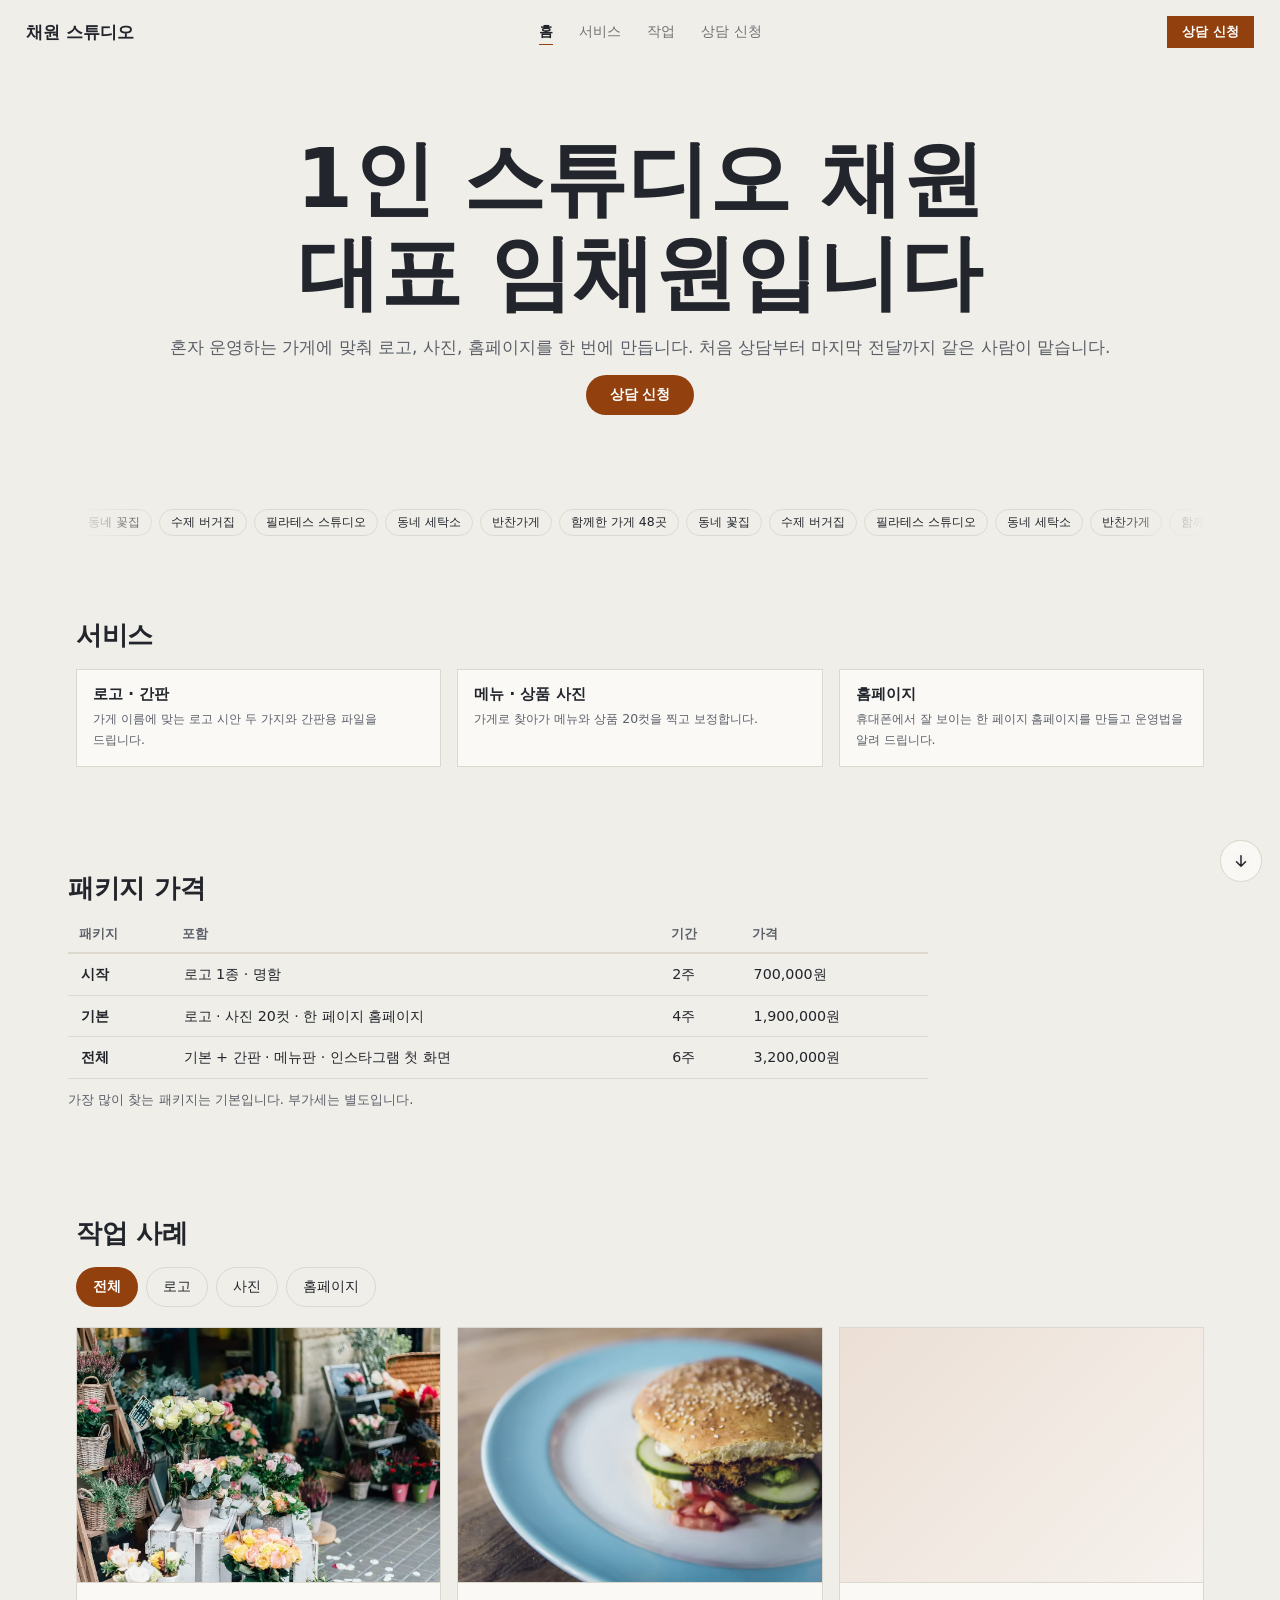
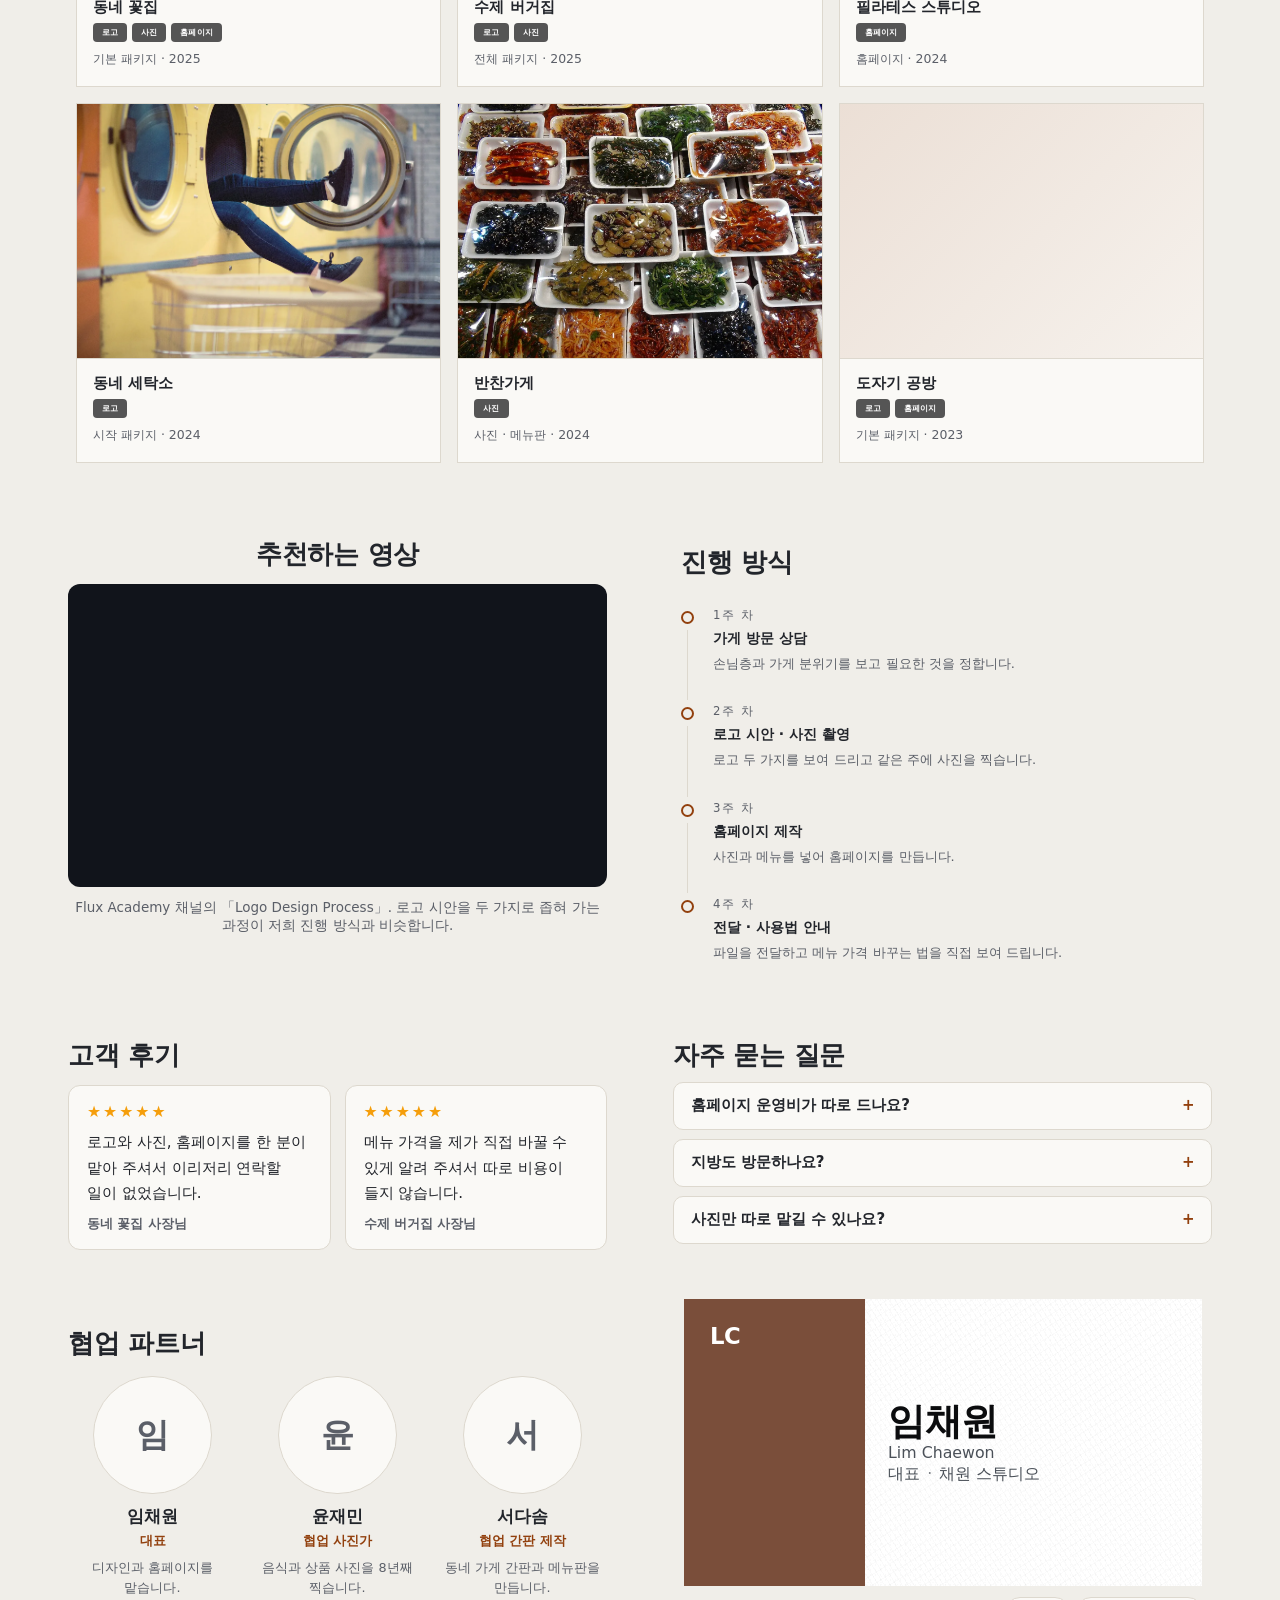
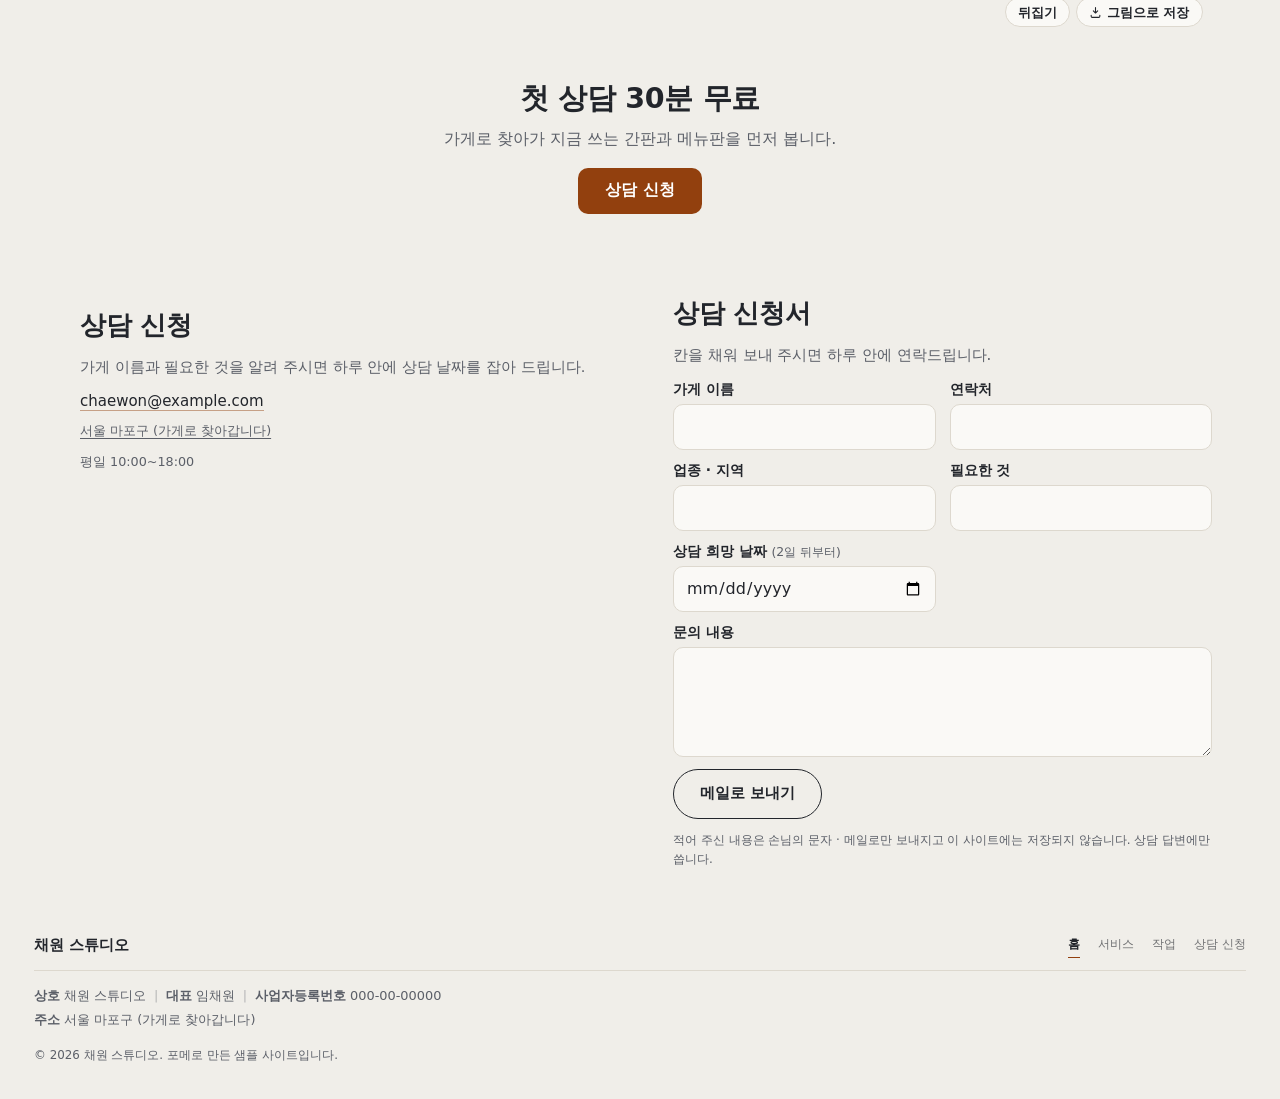
==== commit 7f83c9ad: "명함을 앞뒤로 뒤집기" ====
--- a/index.html
+++ b/index.html
@@ -228,10 +228,13 @@
       </div>
     </section>
       <section class="wf__region" data-enter="right" style="min-height:0px;border-radius:0px;border-width:0px;padding:min(0px, 6vw)">
-      <div class="wf-bcardbox" style="max-width:520px"><div class="wf-bcard wf-bcard--field wf-bcard--ico-fill" style="--bc-accent:#7a4e3a;--bc-paper:0.4;max-width:520px">
-        <span class="wf-bcard__deco" aria-hidden="true"></span>
-        <span class="wf-bcard__paper" aria-hidden="true"></span>
-        <div class="wf-bcard__in">
+      <div class="wf-bcardbox" style="max-width:520px"><div class="wf-bcard wf-bcard--field wf-bcard--ico-fill is-2face" style="--bc-accent:#7a4e3a;--bc-paper:0.4;max-width:520px">
+        <input class="wf-bcard__toggle" type="checkbox" id="bcflip-p3-x1-2" aria-label="명함 뒤집기">
+        <div class="wf-bcard__flip">
+          <div class="wf-bcard__face wf-bcard__face--front">
+            <span class="wf-bcard__deco" aria-hidden="true"></span>
+            <span class="wf-bcard__paper" aria-hidden="true"></span>
+            <div class="wf-bcard__in">
         <span class="wf-bcard__label">CHAEWON STUDIO</span>
         <span class="wf-bcard__org">채원 스튜디오</span>
         <span class="wf-bcard__mono">LC</span>
@@ -248,13 +251,21 @@
             </span>
             <span class="wf-bcard__ico" aria-hidden="true"><svg viewBox="0 0 24 24"><path d="M12 12a5 5 0 1 0 0-10 5 5 0 0 0 0 10zm0 2c-5 0-9 2.5-9 5.5V22h18v-2.5c0-3-4-5.5-9-5.5z" fill="currentColor"/></svg></span>
           </div>
-          <div class="wf-bcard__row wf-bcard__row--mail"><span class="wf-bcard__text"><span class="wf-bcard__line">chaewon@example.com</span></span><span class="wf-bcard__ico" aria-hidden="true"><svg viewBox="0 0 24 24"><path d="M20 4H4a2 2 0 0 0-2 2v12a2 2 0 0 0 2 2h16a2 2 0 0 0 2-2V6a2 2 0 0 0-2-2zm0 4-8 5-8-5V6l8 5 8-5v2z" fill="currentColor"/></svg></span></div><div class="wf-bcard__row wf-bcard__row--pin"><span class="wf-bcard__text"><span class="wf-bcard__line">서울 마포구</span></span><span class="wf-bcard__ico" aria-hidden="true"><svg viewBox="0 0 24 24"><path d="M12 2a7 7 0 0 0-7 7c0 5.2 7 13 7 13s7-7.8 7-13a7 7 0 0 0-7-7zm0 9.5A2.5 2.5 0 1 1 12 6.5a2.5 2.5 0 0 1 0 5z" fill="currentColor"/></svg></span></div><div class="wf-bcard__row wf-bcard__row--globe"><span class="wf-bcard__text"><span class="wf-bcard__line">portfoliomaker-samples.github.io/15-fewer-better</span></span><span class="wf-bcard__ico" aria-hidden="true"><svg viewBox="0 0 24 24"><path d="M12 2a10 10 0 1 0 0 20 10 10 0 0 0 0-20zM4.3 14a8 8 0 0 1 0-4h3.3a17 17 0 0 0 0 4H4.3zm.8 2h2.9c.3 1.3.8 2.5 1.4 3.6A8 8 0 0 1 5.1 16zm2.9-8H5.1a8 8 0 0 1 4.3-3.6A15.7 15.7 0 0 0 8 8zm4 12c-.8-1.2-1.4-2.5-1.8-4h3.6c-.4 1.5-1 2.8-1.8 4zm2.2-6H9.8a15 15 0 0 1 0-4h4.4a15 15 0 0 1 0 4zM12 4c.8 1.2 1.4 2.5 1.8 4h-3.6c.4-1.5 1-2.8 1.8-4zm2.6 15.6c.6-1.1 1.1-2.3 1.4-3.6h2.9a8 8 0 0 1-4.3 3.6zM16.4 14a17 17 0 0 0 0-4h3.3a8 8 0 0 1 0 4h-3.3zm-.4-6a15.7 15.7 0 0 0-1.4-3.6A8 8 0 0 1 18.9 8h-2.9z" fill="currentColor"/></svg></span></div>
-        </div>
+          
+        </div>
+        
+        
+        
+        </div>
+          </div>
+          <div class="wf-bcard__face wf-bcard__face--back"><span class="wf-bcard__paper" aria-hidden="true"></span><div class="wf-bcard__in wf-bcard__in--back">
         <p class="wf-bcard__tagline">혼자 운영하는 가게의 로고와 홈페이지를 만듭니다</p>
+        <div class="wf-bcard__info"><div class="wf-bcard__row wf-bcard__row--mail"><span class="wf-bcard__text"><span class="wf-bcard__line">chaewon@example.com</span></span><span class="wf-bcard__ico" aria-hidden="true"><svg viewBox="0 0 24 24"><path d="M20 4H4a2 2 0 0 0-2 2v12a2 2 0 0 0 2 2h16a2 2 0 0 0 2-2V6a2 2 0 0 0-2-2zm0 4-8 5-8-5V6l8 5 8-5v2z" fill="currentColor"/></svg></span></div><div class="wf-bcard__row wf-bcard__row--pin"><span class="wf-bcard__text"><span class="wf-bcard__line">서울 마포구</span></span><span class="wf-bcard__ico" aria-hidden="true"><svg viewBox="0 0 24 24"><path d="M12 2a7 7 0 0 0-7 7c0 5.2 7 13 7 13s7-7.8 7-13a7 7 0 0 0-7-7zm0 9.5A2.5 2.5 0 1 1 12 6.5a2.5 2.5 0 0 1 0 5z" fill="currentColor"/></svg></span></div><div class="wf-bcard__row wf-bcard__row--globe"><span class="wf-bcard__text"><span class="wf-bcard__line">portfoliomaker-samples.github.io/15-fewer-better</span></span><span class="wf-bcard__ico" aria-hidden="true"><svg viewBox="0 0 24 24"><path d="M12 2a10 10 0 1 0 0 20 10 10 0 0 0 0-20zM4.3 14a8 8 0 0 1 0-4h3.3a17 17 0 0 0 0 4H4.3zm.8 2h2.9c.3 1.3.8 2.5 1.4 3.6A8 8 0 0 1 5.1 16zm2.9-8H5.1a8 8 0 0 1 4.3-3.6A15.7 15.7 0 0 0 8 8zm4 12c-.8-1.2-1.4-2.5-1.8-4h3.6c-.4 1.5-1 2.8-1.8 4zm2.2-6H9.8a15 15 0 0 1 0-4h4.4a15 15 0 0 1 0 4zM12 4c.8 1.2 1.4 2.5 1.8 4h-3.6c.4-1.5 1-2.8 1.8-4zm2.6 15.6c.6-1.1 1.1-2.3 1.4-3.6h2.9a8 8 0 0 1-4.3 3.6zM16.4 14a17 17 0 0 0 0-4h3.3a8 8 0 0 1 0 4h-3.3zm-.4-6a15.7 15.7 0 0 0-1.4-3.6A8 8 0 0 1 18.9 8h-2.9z" fill="currentColor"/></svg></span></div></div>
         <span class="wf-bcard__stack">로고, 메뉴 사진, 홈페이지</span>
         <div class="wf-bcard__side"><span class="wf-bcard__qr"><svg class="wf-qr" viewBox="0 0 65 65" role="img" aria-label="연락처 QR 코드" shape-rendering="crispEdges"><path d="M2,2h1v1h-1zM3,2h1v1h-1zM4,2h1v1h-1zM5,2h1v1h-1zM6,2h1v1h-1zM7,2h1v1h-1zM8,2h1v1h-1zM11,2h1v1h-1zM12,2h1v1h-1zM16,2h1v1h-1zM17,2h1v1h-1zM20,2h1v1h-1zM22,2h1v1h-1zM25,2h1v1h-1zM27,2h1v1h-1zM28,2h1v1h-1zM30,2h1v1h-1zM31,2h1v1h-1zM34,2h1v1h-1zM36,2h1v1h-1zM37,2h1v1h-1zM39,2h1v1h-1zM40,2h1v1h-1zM41,2h1v1h-1zM43,2h1v1h-1zM44,2h1v1h-1zM45,2h1v1h-1zM46,2h1v1h-1zM47,2h1v1h-1zM48,2h1v1h-1zM50,2h1v1h-1zM53,2h1v1h-1zM54,2h1v1h-1zM56,2h1v1h-1zM57,2h1v1h-1zM58,2h1v1h-1zM59,2h1v1h-1zM60,2h1v1h-1zM61,2h1v1h-1zM62,2h1v1h-1zM2,3h1v1h-1zM8,3h1v1h-1zM12,3h1v1h-1zM13,3h1v1h-1zM15,3h1v1h-1zM18,3h1v1h-1zM20,3h1v1h-1zM24,3h1v1h-1zM26,3h1v1h-1zM27,3h1v1h-1zM28,3h1v1h-1zM30,3h1v1h-1zM31,3h1v1h-1zM32,3h1v1h-1zM33,3h1v1h-1zM34,3h1v1h-1zM35,3h1v1h-1zM37,3h1v1h-1zM40,3h1v1h-1zM41,3h1v1h-1zM42,3h1v1h-1zM43,3h1v1h-1zM44,3h1v1h-1zM45,3h1v1h-1zM46,3h1v1h-1zM47,3h1v1h-1zM51,3h1v1h-1zM53,3h1v1h-1zM54,3h1v1h-1zM56,3h1v1h-1zM62,3h1v1h-1zM2,4h1v1h-1zM4,4h1v1h-1zM5,4h1v1h-1zM6,4h1v1h-1zM8,4h1v1h-1zM11,4h1v1h-1zM14,4h1v1h-1zM17,4h1v1h-1zM18,4h1v1h-1zM19,4h1v1h-1zM20,4h1v1h-1zM23,4h1v1h-1zM24,4h1v1h-1zM25,4h1v1h-1zM26,4h1v1h-1zM27,4h1v1h-1zM30,4h1v1h-1zM31,4h1v1h-1zM32,4h1v1h-1zM34,4h1v1h-1zM36,4h1v1h-1zM43,4h1v1h-1zM44,4h1v1h-1zM45,4h1v1h-1zM46,4h1v1h-1zM47,4h1v1h-1zM48,4h1v1h-1zM49,4h1v1h-1zM52,4h1v1h-1zM53,4h1v1h-1zM54,4h1v1h-1zM56,4h1v1h-1zM58,4h1v1h-1zM59,4h1v1h-1zM60,4h1v1h-1zM62,4h1v1h-1zM2,5h1v1h-1zM4,5h1v1h-1zM5,5h1v1h-1zM6,5h1v1h-1zM8,5h1v1h-1zM14,5h1v1h-1zM15,5h1v1h-1zM17,5h1v1h-1zM20,5h1v1h-1zM21,5h1v1h-1zM23,5h1v1h-1zM25,5h1v1h-1zM26,5h1v1h-1zM27,5h1v1h-1zM29,5h1v1h-1zM30,5h1v1h-1zM32,5h1v1h-1zM34,5h1v1h-1zM37,5h1v1h-1zM47,5h1v1h-1zM48,5h1v1h-1zM51,5h1v1h-1zM52,5h1v1h-1zM54,5h1v1h-1zM56,5h1v1h-1zM58,5h1v1h-1zM59,5h1v1h-1zM60,5h1v1h-1zM62,5h1v1h-1zM2,6h1v1h-1zM4,6h1v1h-1zM5,6h1v1h-1zM6,6h1v1h-1zM8,6h1v1h-1zM11,6h1v1h-1zM12,6h1v1h-1zM15,6h1v1h-1zM18,6h1v1h-1zM20,6h1v1h-1zM22,6h1v1h-1zM23,6h1v1h-1zM25,6h1v1h-1zM26,6h1v1h-1zM27,6h1v1h-1zM28,6h1v1h-1zM30,6h1v1h-1zM31,6h1v1h-1zM32,6h1v1h-1zM33,6h1v1h-1zM34,6h1v1h-1zM39,6h1v1h-1zM40,6h1v1h-1zM41,6h1v1h-1zM42,6h1v1h-1zM44,6h1v1h-1zM46,6h1v1h-1zM47,6h1v1h-1zM49,6h1v1h-1zM51,6h1v1h-1zM52,6h1v1h-1zM53,6h1v1h-1zM56,6h1v1h-1zM58,6h1v1h-1zM59,6h1v1h-1zM60,6h1v1h-1zM62,6h1v1h-1zM2,7h1v1h-1zM8,7h1v1h-1zM10,7h1v1h-1zM11,7h1v1h-1zM14,7h1v1h-1zM18,7h1v1h-1zM19,7h1v1h-1zM20,7h1v1h-1zM21,7h1v1h-1zM22,7h1v1h-1zM26,7h1v1h-1zM27,7h1v1h-1zM29,7h1v1h-1zM30,7h1v1h-1zM34,7h1v1h-1zM40,7h1v1h-1zM42,7h1v1h-1zM43,7h1v1h-1zM47,7h1v1h-1zM49,7h1v1h-1zM50,7h1v1h-1zM51,7h1v1h-1zM52,7h1v1h-1zM56,7h1v1h-1zM62,7h1v1h-1zM2,8h1v1h-1zM3,8h1v1h-1zM4,8h1v1h-1zM5,8h1v1h-1zM6,8h1v1h-1zM7,8h1v1h-1zM8,8h1v1h-1zM10,8h1v1h-1zM12,8h1v1h-1zM14,8h1v1h-1zM16,8h1v1h-1zM18,8h1v1h-1zM20,8h1v1h-1zM22,8h1v1h-1zM24,8h1v1h-1zM26,8h1v1h-1zM28,8h1v1h-1zM30,8h1v1h-1zM32,8h1v1h-1zM34,8h1v1h-1zM36,8h1v1h-1zM38,8h1v1h-1zM40,8h1v1h-1zM42,8h1v1h-1zM44,8h1v1h-1zM46,8h1v1h-1zM48,8h1v1h-1zM50,8h1v1h-1zM52,8h1v1h-1zM54,8h1v1h-1zM56,8h1v1h-1zM57,8h1v1h-1zM58,8h1v1h-1zM59,8h1v1h-1zM60,8h1v1h-1zM61,8h1v1h-1zM62,8h1v1h-1zM12,9h1v1h-1zM14,9h1v1h-1zM15,9h1v1h-1zM16,9h1v1h-1zM20,9h1v1h-1zM22,9h1v1h-1zM24,9h1v1h-1zM27,9h1v1h-1zM30,9h1v1h-1zM34,9h1v1h-1zM35,9h1v1h-1zM37,9h1v1h-1zM38,9h1v1h-1zM40,9h1v1h-1zM41,9h1v1h-1zM42,9h1v1h-1zM43,9h1v1h-1zM47,9h1v1h-1zM48,9h1v1h-1zM49,9h1v1h-1zM2,10h1v1h-1zM5,10h1v1h-1zM7,10h1v1h-1zM8,10h1v1h-1zM10,10h1v1h-1zM11,10h1v1h-1zM15,10h1v1h-1zM16,10h1v1h-1zM17,10h1v1h-1zM18,10h1v1h-1zM20,10h1v1h-1zM22,10h1v1h-1zM23,10h1v1h-1zM24,10h1v1h-1zM27,10h1v1h-1zM29,10h1v1h-1zM30,10h1v1h-1zM31,10h1v1h-1zM32,10h1v1h-1zM33,10h1v1h-1zM34,10h1v1h-1zM35,10h1v1h-1zM37,10h1v1h-1zM38,10h1v1h-1zM40,10h1v1h-1zM41,10h1v1h-1zM42,10h1v1h-1zM45,10h1v1h-1zM49,10h1v1h-1zM50,10h1v1h-1zM52,10h1v1h-1zM54,10h1v1h-1zM55,10h1v1h-1zM57,10h1v1h-1zM2,11h1v1h-1zM3,11h1v1h-1zM4,11h1v1h-1zM5,11h1v1h-1zM9,11h1v1h-1zM10,11h1v1h-1zM11,11h1v1h-1zM12,11h1v1h-1zM13,11h1v1h-1zM14,11h1v1h-1zM17,11h1v1h-1zM19,11h1v1h-1zM24,11h1v1h-1zM25,11h1v1h-1zM27,11h1v1h-1zM30,11h1v1h-1zM32,11h1v1h-1zM34,11h1v1h-1zM35,11h1v1h-1zM37,11h1v1h-1zM39,11h1v1h-1zM40,11h1v1h-1zM41,11h1v1h-1zM42,11h1v1h-1zM43,11h1v1h-1zM45,11h1v1h-1zM49,11h1v1h-1zM50,11h1v1h-1zM57,11h1v1h-1zM60,11h1v1h-1zM61,11h1v1h-1zM5,12h1v1h-1zM6,12h1v1h-1zM8,12h1v1h-1zM9,12h1v1h-1zM10,12h1v1h-1zM11,12h1v1h-1zM13,12h1v1h-1zM15,12h1v1h-1zM16,12h1v1h-1zM18,12h1v1h-1zM19,12h1v1h-1zM21,12h1v1h-1zM22,12h1v1h-1zM23,12h1v1h-1zM24,12h1v1h-1zM25,12h1v1h-1zM27,12h1v1h-1zM29,12h1v1h-1zM30,12h1v1h-1zM31,12h1v1h-1zM32,12h1v1h-1zM34,12h1v1h-1zM35,12h1v1h-1zM36,12h1v1h-1zM38,12h1v1h-1zM39,12h1v1h-1zM40,12h1v1h-1zM42,12h1v1h-1zM47,12h1v1h-1zM49,12h1v1h-1zM51,12h1v1h-1zM52,12h1v1h-1zM54,12h1v1h-1zM61,12h1v1h-1zM62,12h1v1h-1zM2,13h1v1h-1zM3,13h1v1h-1zM9,13h1v1h-1zM13,13h1v1h-1zM15,13h1v1h-1zM17,13h1v1h-1zM18,13h1v1h-1zM19,13h1v1h-1zM21,13h1v1h-1zM23,13h1v1h-1zM27,13h1v1h-1zM29,13h1v1h-1zM33,13h1v1h-1zM34,13h1v1h-1zM35,13h1v1h-1zM37,13h1v1h-1zM38,13h1v1h-1zM42,13h1v1h-1zM43,13h1v1h-1zM48,13h1v1h-1zM49,13h1v1h-1zM51,13h1v1h-1zM53,13h1v1h-1zM61,13h1v1h-1zM2,14h1v1h-1zM3,14h1v1h-1zM4,14h1v1h-1zM5,14h1v1h-1zM8,14h1v1h-1zM11,14h1v1h-1zM15,14h1v1h-1zM16,14h1v1h-1zM17,14h1v1h-1zM20,14h1v1h-1zM21,14h1v1h-1zM28,14h1v1h-1zM29,14h1v1h-1zM32,14h1v1h-1zM36,14h1v1h-1zM38,14h1v1h-1zM39,14h1v1h-1zM42,14h1v1h-1zM43,14h1v1h-1zM44,14h1v1h-1zM46,14h1v1h-1zM47,14h1v1h-1zM48,14h1v1h-1zM49,14h1v1h-1zM50,14h1v1h-1zM52,14h1v1h-1zM58,14h1v1h-1zM61,14h1v1h-1zM2,15h1v1h-1zM4,15h1v1h-1zM6,15h1v1h-1zM7,15h1v1h-1zM11,15h1v1h-1zM12,15h1v1h-1zM17,15h1v1h-1zM24,15h1v1h-1zM25,15h1v1h-1zM27,15h1v1h-1zM28,15h1v1h-1zM29,15h1v1h-1zM32,15h1v1h-1zM33,15h1v1h-1zM34,15h1v1h-1zM35,15h1v1h-1zM38,15h1v1h-1zM39,15h1v1h-1zM41,15h1v1h-1zM43,15h1v1h-1zM46,15h1v1h-1zM47,15h1v1h-1zM48,15h1v1h-1zM51,15h1v1h-1zM54,15h1v1h-1zM58,15h1v1h-1zM60,15h1v1h-1zM61,15h1v1h-1zM5,16h1v1h-1zM6,16h1v1h-1zM7,16h1v1h-1zM8,16h1v1h-1zM12,16h1v1h-1zM13,16h1v1h-1zM16,16h1v1h-1zM17,16h1v1h-1zM19,16h1v1h-1zM21,16h1v1h-1zM22,16h1v1h-1zM25,16h1v1h-1zM26,16h1v1h-1zM27,16h1v1h-1zM28,16h1v1h-1zM30,16h1v1h-1zM32,16h1v1h-1zM37,16h1v1h-1zM39,16h1v1h-1zM41,16h1v1h-1zM46,16h1v1h-1zM48,16h1v1h-1zM50,16h1v1h-1zM52,16h1v1h-1zM55,16h1v1h-1zM56,16h1v1h-1zM57,16h1v1h-1zM58,16h1v1h-1zM59,16h1v1h-1zM60,16h1v1h-1zM62,16h1v1h-1zM2,17h1v1h-1zM4,17h1v1h-1zM7,17h1v1h-1zM10,17h1v1h-1zM11,17h1v1h-1zM14,17h1v1h-1zM16,17h1v1h-1zM19,17h1v1h-1zM22,17h1v1h-1zM23,17h1v1h-1zM24,17h1v1h-1zM25,17h1v1h-1zM26,17h1v1h-1zM28,17h1v1h-1zM35,17h1v1h-1zM36,17h1v1h-1zM37,17h1v1h-1zM40,17h1v1h-1zM41,17h1v1h-1zM43,17h1v1h-1zM45,17h1v1h-1zM48,17h1v1h-1zM51,17h1v1h-1zM53,17h1v1h-1zM54,17h1v1h-1zM55,17h1v1h-1zM56,17h1v1h-1zM58,17h1v1h-1zM61,17h1v1h-1zM62,17h1v1h-1zM2,18h1v1h-1zM5,18h1v1h-1zM8,18h1v1h-1zM9,18h1v1h-1zM10,18h1v1h-1zM11,18h1v1h-1zM13,18h1v1h-1zM17,18h1v1h-1zM21,18h1v1h-1zM24,18h1v1h-1zM27,18h1v1h-1zM28,18h1v1h-1zM29,18h1v1h-1zM31,18h1v1h-1zM32,18h1v1h-1zM34,18h1v1h-1zM35,18h1v1h-1zM36,18h1v1h-1zM37,18h1v1h-1zM40,18h1v1h-1zM41,18h1v1h-1zM42,18h1v1h-1zM44,18h1v1h-1zM48,18h1v1h-1zM49,18h1v1h-1zM50,18h1v1h-1zM54,18h1v1h-1zM55,18h1v1h-1zM58,18h1v1h-1zM59,18h1v1h-1zM60,18h1v1h-1zM61,18h1v1h-1zM2,19h1v1h-1zM5,19h1v1h-1zM10,19h1v1h-1zM11,19h1v1h-1zM12,19h1v1h-1zM14,19h1v1h-1zM19,19h1v1h-1zM20,19h1v1h-1zM24,19h1v1h-1zM25,19h1v1h-1zM29,19h1v1h-1zM31,19h1v1h-1zM33,19h1v1h-1zM34,19h1v1h-1zM38,19h1v1h-1zM39,19h1v1h-1zM40,19h1v1h-1zM41,19h1v1h-1zM42,19h1v1h-1zM43,19h1v1h-1zM45,19h1v1h-1zM50,19h1v1h-1zM52,19h1v1h-1zM58,19h1v1h-1zM59,19h1v1h-1zM5,20h1v1h-1zM6,20h1v1h-1zM8,20h1v1h-1zM11,20h1v1h-1zM18,20h1v1h-1zM19,20h1v1h-1zM20,20h1v1h-1zM21,20h1v1h-1zM22,20h1v1h-1zM24,20h1v1h-1zM25,20h1v1h-1zM27,20h1v1h-1zM30,20h1v1h-1zM31,20h1v1h-1zM32,20h1v1h-1zM34,20h1v1h-1zM35,20h1v1h-1zM36,20h1v1h-1zM37,20h1v1h-1zM40,20h1v1h-1zM41,20h1v1h-1zM45,20h1v1h-1zM48,20h1v1h-1zM53,20h1v1h-1zM56,20h1v1h-1zM57,20h1v1h-1zM58,20h1v1h-1zM61,20h1v1h-1zM62,20h1v1h-1zM2,21h1v1h-1zM3,21h1v1h-1zM4,21h1v1h-1zM5,21h1v1h-1zM6,21h1v1h-1zM7,21h1v1h-1zM9,21h1v1h-1zM10,21h1v1h-1zM11,21h1v1h-1zM13,21h1v1h-1zM14,21h1v1h-1zM15,21h1v1h-1zM16,21h1v1h-1zM17,21h1v1h-1zM18,21h1v1h-1zM19,21h1v1h-1zM20,21h1v1h-1zM23,21h1v1h-1zM25,21h1v1h-1zM28,21h1v1h-1zM29,21h1v1h-1zM30,21h1v1h-1zM38,21h1v1h-1zM43,21h1v1h-1zM46,21h1v1h-1zM48,21h1v1h-1zM50,21h1v1h-1zM51,21h1v1h-1zM52,21h1v1h-1zM53,21h1v1h-1zM54,21h1v1h-1zM57,21h1v1h-1zM58,21h1v1h-1zM60,21h1v1h-1zM61,21h1v1h-1zM62,21h1v1h-1zM2,22h1v1h-1zM4,22h1v1h-1zM6,22h1v1h-1zM7,22h1v1h-1zM8,22h1v1h-1zM10,22h1v1h-1zM12,22h1v1h-1zM13,22h1v1h-1zM15,22h1v1h-1zM17,22h1v1h-1zM20,22h1v1h-1zM26,22h1v1h-1zM27,22h1v1h-1zM28,22h1v1h-1zM30,22h1v1h-1zM31,22h1v1h-1zM33,22h1v1h-1zM38,22h1v1h-1zM39,22h1v1h-1zM41,22h1v1h-1zM42,22h1v1h-1zM44,22h1v1h-1zM45,22h1v1h-1zM50,22h1v1h-1zM53,22h1v1h-1zM54,22h1v1h-1zM55,22h1v1h-1zM56,22h1v1h-1zM60,22h1v1h-1zM2,23h1v1h-1zM3,23h1v1h-1zM7,23h1v1h-1zM9,23h1v1h-1zM12,23h1v1h-1zM13,23h1v1h-1zM16,23h1v1h-1zM18,23h1v1h-1zM23,23h1v1h-1zM24,23h1v1h-1zM26,23h1v1h-1zM27,23h1v1h-1zM29,23h1v1h-1zM31,23h1v1h-1zM33,23h1v1h-1zM46,23h1v1h-1zM49,23h1v1h-1zM50,23h1v1h-1zM51,23h1v1h-1zM58,23h1v1h-1zM59,23h1v1h-1zM61,23h1v1h-1zM62,23h1v1h-1zM2,24h1v1h-1zM4,24h1v1h-1zM6,24h1v1h-1zM8,24h1v1h-1zM10,24h1v1h-1zM11,24h1v1h-1zM14,24h1v1h-1zM17,24h1v1h-1zM21,24h1v1h-1zM25,24h1v1h-1zM26,24h1v1h-1zM27,24h1v1h-1zM31,24h1v1h-1zM32,24h1v1h-1zM34,24h1v1h-1zM36,24h1v1h-1zM37,24h1v1h-1zM38,24h1v1h-1zM39,24h1v1h-1zM41,24h1v1h-1zM42,24h1v1h-1zM48,24h1v1h-1zM50,24h1v1h-1zM53,24h1v1h-1zM55,24h1v1h-1zM57,24h1v1h-1zM59,24h1v1h-1zM61,24h1v1h-1zM62,24h1v1h-1zM2,25h1v1h-1zM4,25h1v1h-1zM5,25h1v1h-1zM6,25h1v1h-1zM10,25h1v1h-1zM16,25h1v1h-1zM20,25h1v1h-1zM23,25h1v1h-1zM24,25h1v1h-1zM26,25h1v1h-1zM27,25h1v1h-1zM30,25h1v1h-1zM33,25h1v1h-1zM36,25h1v1h-1zM37,25h1v1h-1zM41,25h1v1h-1zM42,25h1v1h-1zM43,25h1v1h-1zM44,25h1v1h-1zM45,25h1v1h-1zM47,25h1v1h-1zM50,25h1v1h-1zM51,25h1v1h-1zM53,25h1v1h-1zM56,25h1v1h-1zM58,25h1v1h-1zM61,25h1v1h-1zM62,25h1v1h-1zM2,26h1v1h-1zM4,26h1v1h-1zM5,26h1v1h-1zM7,26h1v1h-1zM8,26h1v1h-1zM12,26h1v1h-1zM13,26h1v1h-1zM16,26h1v1h-1zM17,26h1v1h-1zM19,26h1v1h-1zM20,26h1v1h-1zM21,26h1v1h-1zM26,26h1v1h-1zM27,26h1v1h-1zM28,26h1v1h-1zM31,26h1v1h-1zM32,26h1v1h-1zM33,26h1v1h-1zM34,26h1v1h-1zM37,26h1v1h-1zM38,26h1v1h-1zM41,26h1v1h-1zM42,26h1v1h-1zM45,26h1v1h-1zM46,26h1v1h-1zM47,26h1v1h-1zM49,26h1v1h-1zM50,26h1v1h-1zM54,26h1v1h-1zM57,26h1v1h-1zM58,26h1v1h-1zM60,26h1v1h-1zM61,26h1v1h-1zM62,26h1v1h-1zM4,27h1v1h-1zM5,27h1v1h-1zM6,27h1v1h-1zM12,27h1v1h-1zM13,27h1v1h-1zM15,27h1v1h-1zM16,27h1v1h-1zM19,27h1v1h-1zM22,27h1v1h-1zM23,27h1v1h-1zM24,27h1v1h-1zM26,27h1v1h-1zM31,27h1v1h-1zM32,27h1v1h-1zM33,27h1v1h-1zM37,27h1v1h-1zM39,27h1v1h-1zM40,27h1v1h-1zM44,27h1v1h-1zM45,27h1v1h-1zM48,27h1v1h-1zM50,27h1v1h-1zM51,27h1v1h-1zM53,27h1v1h-1zM54,27h1v1h-1zM57,27h1v1h-1zM59,27h1v1h-1zM61,27h1v1h-1zM62,27h1v1h-1zM4,28h1v1h-1zM5,28h1v1h-1zM8,28h1v1h-1zM11,28h1v1h-1zM12,28h1v1h-1zM17,28h1v1h-1zM18,28h1v1h-1zM20,28h1v1h-1zM21,28h1v1h-1zM23,28h1v1h-1zM24,28h1v1h-1zM25,28h1v1h-1zM27,28h1v1h-1zM28,28h1v1h-1zM31,28h1v1h-1zM36,28h1v1h-1zM38,28h1v1h-1zM42,28h1v1h-1zM43,28h1v1h-1zM44,28h1v1h-1zM48,28h1v1h-1zM50,28h1v1h-1zM56,28h1v1h-1zM57,28h1v1h-1zM59,28h1v1h-1zM60,28h1v1h-1zM2,29h1v1h-1zM9,29h1v1h-1zM10,29h1v1h-1zM11,29h1v1h-1zM12,29h1v1h-1zM13,29h1v1h-1zM19,29h1v1h-1zM20,29h1v1h-1zM22,29h1v1h-1zM23,29h1v1h-1zM26,29h1v1h-1zM27,29h1v1h-1zM31,29h1v1h-1zM32,29h1v1h-1zM35,29h1v1h-1zM36,29h1v1h-1zM41,29h1v1h-1zM44,29h1v1h-1zM45,29h1v1h-1zM47,29h1v1h-1zM49,29h1v1h-1zM50,29h1v1h-1zM53,29h1v1h-1zM55,29h1v1h-1zM56,29h1v1h-1zM57,29h1v1h-1zM61,29h1v1h-1zM4,30h1v1h-1zM6,30h1v1h-1zM7,30h1v1h-1zM8,30h1v1h-1zM9,30h1v1h-1zM10,30h1v1h-1zM12,30h1v1h-1zM15,30h1v1h-1zM17,30h1v1h-1zM18,30h1v1h-1zM19,30h1v1h-1zM20,30h1v1h-1zM27,30h1v1h-1zM28,30h1v1h-1zM29,30h1v1h-1zM30,30h1v1h-1zM31,30h1v1h-1zM32,30h1v1h-1zM33,30h1v1h-1zM34,30h1v1h-1zM35,30h1v1h-1zM36,30h1v1h-1zM37,30h1v1h-1zM39,30h1v1h-1zM40,30h1v1h-1zM46,30h1v1h-1zM47,30h1v1h-1zM48,30h1v1h-1zM49,30h1v1h-1zM50,30h1v1h-1zM51,30h1v1h-1zM52,30h1v1h-1zM53,30h1v1h-1zM54,30h1v1h-1zM55,30h1v1h-1zM56,30h1v1h-1zM57,30h1v1h-1zM58,30h1v1h-1zM6,31h1v1h-1zM10,31h1v1h-1zM12,31h1v1h-1zM14,31h1v1h-1zM16,31h1v1h-1zM17,31h1v1h-1zM19,31h1v1h-1zM21,31h1v1h-1zM24,31h1v1h-1zM25,31h1v1h-1zM29,31h1v1h-1zM30,31h1v1h-1zM34,31h1v1h-1zM35,31h1v1h-1zM40,31h1v1h-1zM45,31h1v1h-1zM46,31h1v1h-1zM49,31h1v1h-1zM50,31h1v1h-1zM51,31h1v1h-1zM52,31h1v1h-1zM53,31h1v1h-1zM54,31h1v1h-1zM58,31h1v1h-1zM60,31h1v1h-1zM61,31h1v1h-1zM62,31h1v1h-1zM2,32h1v1h-1zM3,32h1v1h-1zM4,32h1v1h-1zM6,32h1v1h-1zM8,32h1v1h-1zM10,32h1v1h-1zM15,32h1v1h-1zM18,32h1v1h-1zM21,32h1v1h-1zM30,32h1v1h-1zM32,32h1v1h-1zM34,32h1v1h-1zM36,32h1v1h-1zM37,32h1v1h-1zM38,32h1v1h-1zM40,32h1v1h-1zM41,32h1v1h-1zM43,32h1v1h-1zM45,32h1v1h-1zM46,32h1v1h-1zM48,32h1v1h-1zM49,32h1v1h-1zM52,32h1v1h-1zM53,32h1v1h-1zM54,32h1v1h-1zM56,32h1v1h-1zM58,32h1v1h-1zM60,32h1v1h-1zM62,32h1v1h-1zM2,33h1v1h-1zM3,33h1v1h-1zM4,33h1v1h-1zM6,33h1v1h-1zM10,33h1v1h-1zM11,33h1v1h-1zM12,33h1v1h-1zM13,33h1v1h-1zM14,33h1v1h-1zM16,33h1v1h-1zM17,33h1v1h-1zM18,33h1v1h-1zM23,33h1v1h-1zM27,33h1v1h-1zM28,33h1v1h-1zM30,33h1v1h-1zM34,33h1v1h-1zM36,33h1v1h-1zM38,33h1v1h-1zM41,33h1v1h-1zM42,33h1v1h-1zM43,33h1v1h-1zM44,33h1v1h-1zM45,33h1v1h-1zM46,33h1v1h-1zM47,33h1v1h-1zM49,33h1v1h-1zM53,33h1v1h-1zM54,33h1v1h-1zM58,33h1v1h-1zM59,33h1v1h-1zM60,33h1v1h-1zM6,34h1v1h-1zM7,34h1v1h-1zM8,34h1v1h-1zM9,34h1v1h-1zM10,34h1v1h-1zM13,34h1v1h-1zM16,34h1v1h-1zM17,34h1v1h-1zM18,34h1v1h-1zM19,34h1v1h-1zM25,34h1v1h-1zM30,34h1v1h-1zM31,34h1v1h-1zM32,34h1v1h-1zM33,34h1v1h-1zM34,34h1v1h-1zM36,34h1v1h-1zM37,34h1v1h-1zM38,34h1v1h-1zM40,34h1v1h-1zM41,34h1v1h-1zM42,34h1v1h-1zM43,34h1v1h-1zM50,34h1v1h-1zM51,34h1v1h-1zM53,34h1v1h-1zM54,34h1v1h-1zM55,34h1v1h-1zM56,34h1v1h-1zM57,34h1v1h-1zM58,34h1v1h-1zM59,34h1v1h-1zM62,34h1v1h-1zM3,35h1v1h-1zM4,35h1v1h-1zM5,35h1v1h-1zM11,35h1v1h-1zM13,35h1v1h-1zM14,35h1v1h-1zM16,35h1v1h-1zM17,35h1v1h-1zM18,35h1v1h-1zM21,35h1v1h-1zM23,35h1v1h-1zM24,35h1v1h-1zM25,35h1v1h-1zM28,35h1v1h-1zM29,35h1v1h-1zM30,35h1v1h-1zM31,35h1v1h-1zM33,35h1v1h-1zM35,35h1v1h-1zM36,35h1v1h-1zM38,35h1v1h-1zM41,35h1v1h-1zM42,35h1v1h-1zM43,35h1v1h-1zM45,35h1v1h-1zM46,35h1v1h-1zM49,35h1v1h-1zM50,35h1v1h-1zM53,35h1v1h-1zM54,35h1v1h-1zM59,35h1v1h-1zM61,35h1v1h-1zM2,36h1v1h-1zM3,36h1v1h-1zM4,36h1v1h-1zM5,36h1v1h-1zM7,36h1v1h-1zM8,36h1v1h-1zM10,36h1v1h-1zM11,36h1v1h-1zM12,36h1v1h-1zM15,36h1v1h-1zM16,36h1v1h-1zM17,36h1v1h-1zM18,36h1v1h-1zM19,36h1v1h-1zM20,36h1v1h-1zM22,36h1v1h-1zM23,36h1v1h-1zM24,36h1v1h-1zM26,36h1v1h-1zM27,36h1v1h-1zM28,36h1v1h-1zM33,36h1v1h-1zM35,36h1v1h-1zM39,36h1v1h-1zM40,36h1v1h-1zM42,36h1v1h-1zM44,36h1v1h-1zM47,36h1v1h-1zM49,36h1v1h-1zM50,36h1v1h-1zM51,36h1v1h-1zM54,36h1v1h-1zM55,36h1v1h-1zM56,36h1v1h-1zM57,36h1v1h-1zM60,36h1v1h-1zM61,36h1v1h-1zM62,36h1v1h-1zM2,37h1v1h-1zM4,37h1v1h-1zM6,37h1v1h-1zM7,37h1v1h-1zM11,37h1v1h-1zM12,37h1v1h-1zM14,37h1v1h-1zM18,37h1v1h-1zM19,37h1v1h-1zM20,37h1v1h-1zM22,37h1v1h-1zM24,37h1v1h-1zM26,37h1v1h-1zM28,37h1v1h-1zM32,37h1v1h-1zM34,37h1v1h-1zM37,37h1v1h-1zM43,37h1v1h-1zM44,37h1v1h-1zM45,37h1v1h-1zM46,37h1v1h-1zM47,37h1v1h-1zM49,37h1v1h-1zM50,37h1v1h-1zM51,37h1v1h-1zM56,37h1v1h-1zM57,37h1v1h-1zM59,37h1v1h-1zM61,37h1v1h-1zM62,37h1v1h-1zM2,38h1v1h-1zM3,38h1v1h-1zM6,38h1v1h-1zM7,38h1v1h-1zM8,38h1v1h-1zM11,38h1v1h-1zM13,38h1v1h-1zM16,38h1v1h-1zM18,38h1v1h-1zM19,38h1v1h-1zM22,38h1v1h-1zM24,38h1v1h-1zM25,38h1v1h-1zM26,38h1v1h-1zM28,38h1v1h-1zM30,38h1v1h-1zM31,38h1v1h-1zM32,38h1v1h-1zM34,38h1v1h-1zM36,38h1v1h-1zM38,38h1v1h-1zM39,38h1v1h-1zM40,38h1v1h-1zM42,38h1v1h-1zM44,38h1v1h-1zM46,38h1v1h-1zM48,38h1v1h-1zM50,38h1v1h-1zM52,38h1v1h-1zM54,38h1v1h-1zM55,38h1v1h-1zM58,38h1v1h-1zM2,39h1v1h-1zM3,39h1v1h-1zM7,39h1v1h-1zM9,39h1v1h-1zM12,39h1v1h-1zM13,39h1v1h-1zM15,39h1v1h-1zM16,39h1v1h-1zM19,39h1v1h-1zM20,39h1v1h-1zM22,39h1v1h-1zM27,39h1v1h-1zM28,39h1v1h-1zM29,39h1v1h-1zM31,39h1v1h-1zM33,39h1v1h-1zM36,39h1v1h-1zM42,39h1v1h-1zM48,39h1v1h-1zM49,39h1v1h-1zM51,39h1v1h-1zM53,39h1v1h-1zM55,39h1v1h-1zM56,39h1v1h-1zM57,39h1v1h-1zM60,39h1v1h-1zM5,40h1v1h-1zM8,40h1v1h-1zM10,40h1v1h-1zM11,40h1v1h-1zM17,40h1v1h-1zM18,40h1v1h-1zM19,40h1v1h-1zM21,40h1v1h-1zM23,40h1v1h-1zM24,40h1v1h-1zM26,40h1v1h-1zM32,40h1v1h-1zM35,40h1v1h-1zM36,40h1v1h-1zM37,40h1v1h-1zM38,40h1v1h-1zM42,40h1v1h-1zM43,40h1v1h-1zM45,40h1v1h-1zM50,40h1v1h-1zM52,40h1v1h-1zM54,40h1v1h-1zM56,40h1v1h-1zM57,40h1v1h-1zM59,40h1v1h-1zM60,40h1v1h-1zM5,41h1v1h-1zM10,41h1v1h-1zM11,41h1v1h-1zM12,41h1v1h-1zM13,41h1v1h-1zM14,41h1v1h-1zM18,41h1v1h-1zM19,41h1v1h-1zM20,41h1v1h-1zM21,41h1v1h-1zM23,41h1v1h-1zM24,41h1v1h-1zM25,41h1v1h-1zM26,41h1v1h-1zM29,41h1v1h-1zM30,41h1v1h-1zM32,41h1v1h-1zM37,41h1v1h-1zM38,41h1v1h-1zM40,41h1v1h-1zM41,41h1v1h-1zM42,41h1v1h-1zM43,41h1v1h-1zM44,41h1v1h-1zM45,41h1v1h-1zM46,41h1v1h-1zM48,41h1v1h-1zM50,41h1v1h-1zM51,41h1v1h-1zM52,41h1v1h-1zM53,41h1v1h-1zM54,41h1v1h-1zM55,41h1v1h-1zM57,41h1v1h-1zM58,41h1v1h-1zM61,41h1v1h-1zM2,42h1v1h-1zM3,42h1v1h-1zM4,42h1v1h-1zM7,42h1v1h-1zM8,42h1v1h-1zM10,42h1v1h-1zM11,42h1v1h-1zM12,42h1v1h-1zM13,42h1v1h-1zM15,42h1v1h-1zM16,42h1v1h-1zM17,42h1v1h-1zM18,42h1v1h-1zM19,42h1v1h-1zM20,42h1v1h-1zM21,42h1v1h-1zM22,42h1v1h-1zM24,42h1v1h-1zM25,42h1v1h-1zM26,42h1v1h-1zM27,42h1v1h-1zM28,42h1v1h-1zM29,42h1v1h-1zM30,42h1v1h-1zM31,42h1v1h-1zM32,42h1v1h-1zM33,42h1v1h-1zM34,42h1v1h-1zM35,42h1v1h-1zM36,42h1v1h-1zM37,42h1v1h-1zM38,42h1v1h-1zM40,42h1v1h-1zM43,42h1v1h-1zM46,42h1v1h-1zM47,42h1v1h-1zM48,42h1v1h-1zM49,42h1v1h-1zM50,42h1v1h-1zM51,42h1v1h-1zM55,42h1v1h-1zM57,42h1v1h-1zM62,42h1v1h-1zM11,43h1v1h-1zM15,43h1v1h-1zM16,43h1v1h-1zM20,43h1v1h-1zM21,43h1v1h-1zM23,43h1v1h-1zM28,43h1v1h-1zM29,43h1v1h-1zM30,43h1v1h-1zM33,43h1v1h-1zM34,43h1v1h-1zM40,43h1v1h-1zM41,43h1v1h-1zM42,43h1v1h-1zM43,43h1v1h-1zM46,43h1v1h-1zM49,43h1v1h-1zM50,43h1v1h-1zM52,43h1v1h-1zM53,43h1v1h-1zM55,43h1v1h-1zM58,43h1v1h-1zM60,43h1v1h-1zM61,43h1v1h-1zM62,43h1v1h-1zM3,44h1v1h-1zM5,44h1v1h-1zM6,44h1v1h-1zM7,44h1v1h-1zM8,44h1v1h-1zM9,44h1v1h-1zM10,44h1v1h-1zM11,44h1v1h-1zM12,44h1v1h-1zM14,44h1v1h-1zM16,44h1v1h-1zM17,44h1v1h-1zM18,44h1v1h-1zM19,44h1v1h-1zM21,44h1v1h-1zM22,44h1v1h-1zM24,44h1v1h-1zM25,44h1v1h-1zM26,44h1v1h-1zM27,44h1v1h-1zM29,44h1v1h-1zM30,44h1v1h-1zM32,44h1v1h-1zM37,44h1v1h-1zM39,44h1v1h-1zM42,44h1v1h-1zM49,44h1v1h-1zM51,44h1v1h-1zM54,44h1v1h-1zM56,44h1v1h-1zM59,44h1v1h-1zM60,44h1v1h-1zM61,44h1v1h-1zM62,44h1v1h-1zM2,45h1v1h-1zM3,45h1v1h-1zM5,45h1v1h-1zM7,45h1v1h-1zM9,45h1v1h-1zM12,45h1v1h-1zM14,45h1v1h-1zM15,45h1v1h-1zM19,45h1v1h-1zM20,45h1v1h-1zM24,45h1v1h-1zM25,45h1v1h-1zM28,45h1v1h-1zM29,45h1v1h-1zM31,45h1v1h-1zM32,45h1v1h-1zM35,45h1v1h-1zM36,45h1v1h-1zM37,45h1v1h-1zM41,45h1v1h-1zM43,45h1v1h-1zM46,45h1v1h-1zM47,45h1v1h-1zM48,45h1v1h-1zM50,45h1v1h-1zM51,45h1v1h-1zM53,45h1v1h-1zM55,45h1v1h-1zM60,45h1v1h-1zM5,46h1v1h-1zM6,46h1v1h-1zM7,46h1v1h-1zM8,46h1v1h-1zM10,46h1v1h-1zM11,46h1v1h-1zM12,46h1v1h-1zM13,46h1v1h-1zM15,46h1v1h-1zM18,46h1v1h-1zM19,46h1v1h-1zM21,46h1v1h-1zM23,46h1v1h-1zM24,46h1v1h-1zM25,46h1v1h-1zM27,46h1v1h-1zM31,46h1v1h-1zM32,46h1v1h-1zM35,46h1v1h-1zM36,46h1v1h-1zM38,46h1v1h-1zM39,46h1v1h-1zM41,46h1v1h-1zM42,46h1v1h-1zM44,46h1v1h-1zM45,46h1v1h-1zM47,46h1v1h-1zM48,46h1v1h-1zM50,46h1v1h-1zM51,46h1v1h-1zM56,46h1v1h-1zM57,46h1v1h-1zM58,46h1v1h-1zM60,46h1v1h-1zM62,46h1v1h-1zM2,47h1v1h-1zM9,47h1v1h-1zM11,47h1v1h-1zM12,47h1v1h-1zM13,47h1v1h-1zM14,47h1v1h-1zM15,47h1v1h-1zM16,47h1v1h-1zM17,47h1v1h-1zM22,47h1v1h-1zM27,47h1v1h-1zM29,47h1v1h-1zM31,47h1v1h-1zM32,47h1v1h-1zM35,47h1v1h-1zM39,47h1v1h-1zM41,47h1v1h-1zM42,47h1v1h-1zM43,47h1v1h-1zM45,47h1v1h-1zM55,47h1v1h-1zM57,47h1v1h-1zM60,47h1v1h-1zM61,47h1v1h-1zM3,48h1v1h-1zM6,48h1v1h-1zM8,48h1v1h-1zM11,48h1v1h-1zM12,48h1v1h-1zM13,48h1v1h-1zM19,48h1v1h-1zM20,48h1v1h-1zM21,48h1v1h-1zM22,48h1v1h-1zM23,48h1v1h-1zM25,48h1v1h-1zM26,48h1v1h-1zM27,48h1v1h-1zM30,48h1v1h-1zM31,48h1v1h-1zM33,48h1v1h-1zM34,48h1v1h-1zM35,48h1v1h-1zM38,48h1v1h-1zM40,48h1v1h-1zM41,48h1v1h-1zM42,48h1v1h-1zM43,48h1v1h-1zM44,48h1v1h-1zM45,48h1v1h-1zM47,48h1v1h-1zM49,48h1v1h-1zM50,48h1v1h-1zM51,48h1v1h-1zM52,48h1v1h-1zM54,48h1v1h-1zM55,48h1v1h-1zM56,48h1v1h-1zM60,48h1v1h-1zM61,48h1v1h-1zM2,49h1v1h-1zM4,49h1v1h-1zM7,49h1v1h-1zM10,49h1v1h-1zM11,49h1v1h-1zM12,49h1v1h-1zM13,49h1v1h-1zM15,49h1v1h-1zM17,49h1v1h-1zM18,49h1v1h-1zM21,49h1v1h-1zM23,49h1v1h-1zM25,49h1v1h-1zM26,49h1v1h-1zM29,49h1v1h-1zM32,49h1v1h-1zM34,49h1v1h-1zM36,49h1v1h-1zM40,49h1v1h-1zM41,49h1v1h-1zM46,49h1v1h-1zM47,49h1v1h-1zM48,49h1v1h-1zM50,49h1v1h-1zM54,49h1v1h-1zM56,49h1v1h-1zM57,49h1v1h-1zM3,50h1v1h-1zM4,50h1v1h-1zM8,50h1v1h-1zM9,50h1v1h-1zM10,50h1v1h-1zM14,50h1v1h-1zM15,50h1v1h-1zM16,50h1v1h-1zM18,50h1v1h-1zM19,50h1v1h-1zM21,50h1v1h-1zM22,50h1v1h-1zM23,50h1v1h-1zM25,50h1v1h-1zM27,50h1v1h-1zM28,50h1v1h-1zM30,50h1v1h-1zM31,50h1v1h-1zM35,50h1v1h-1zM36,50h1v1h-1zM37,50h1v1h-1zM38,50h1v1h-1zM40,50h1v1h-1zM42,50h1v1h-1zM44,50h1v1h-1zM45,50h1v1h-1zM46,50h1v1h-1zM47,50h1v1h-1zM48,50h1v1h-1zM49,50h1v1h-1zM50,50h1v1h-1zM51,50h1v1h-1zM52,50h1v1h-1zM55,50h1v1h-1zM56,50h1v1h-1zM58,50h1v1h-1zM59,50h1v1h-1zM60,50h1v1h-1zM62,50h1v1h-1zM2,51h1v1h-1zM3,51h1v1h-1zM4,51h1v1h-1zM5,51h1v1h-1zM7,51h1v1h-1zM9,51h1v1h-1zM10,51h1v1h-1zM14,51h1v1h-1zM16,51h1v1h-1zM17,51h1v1h-1zM19,51h1v1h-1zM21,51h1v1h-1zM23,51h1v1h-1zM24,51h1v1h-1zM25,51h1v1h-1zM26,51h1v1h-1zM27,51h1v1h-1zM31,51h1v1h-1zM34,51h1v1h-1zM35,51h1v1h-1zM36,51h1v1h-1zM37,51h1v1h-1zM38,51h1v1h-1zM39,51h1v1h-1zM40,51h1v1h-1zM41,51h1v1h-1zM42,51h1v1h-1zM43,51h1v1h-1zM45,51h1v1h-1zM48,51h1v1h-1zM50,51h1v1h-1zM53,51h1v1h-1zM55,51h1v1h-1zM56,51h1v1h-1zM57,51h1v1h-1zM59,51h1v1h-1zM61,51h1v1h-1zM4,52h1v1h-1zM5,52h1v1h-1zM6,52h1v1h-1zM7,52h1v1h-1zM8,52h1v1h-1zM12,52h1v1h-1zM18,52h1v1h-1zM20,52h1v1h-1zM22,52h1v1h-1zM24,52h1v1h-1zM25,52h1v1h-1zM26,52h1v1h-1zM28,52h1v1h-1zM30,52h1v1h-1zM32,52h1v1h-1zM36,52h1v1h-1zM37,52h1v1h-1zM39,52h1v1h-1zM41,52h1v1h-1zM43,52h1v1h-1zM44,52h1v1h-1zM46,52h1v1h-1zM48,52h1v1h-1zM50,52h1v1h-1zM56,52h1v1h-1zM59,52h1v1h-1zM62,52h1v1h-1zM2,53h1v1h-1zM3,53h1v1h-1zM4,53h1v1h-1zM6,53h1v1h-1zM9,53h1v1h-1zM12,53h1v1h-1zM13,53h1v1h-1zM14,53h1v1h-1zM16,53h1v1h-1zM17,53h1v1h-1zM19,53h1v1h-1zM20,53h1v1h-1zM21,53h1v1h-1zM23,53h1v1h-1zM24,53h1v1h-1zM26,53h1v1h-1zM28,53h1v1h-1zM30,53h1v1h-1zM31,53h1v1h-1zM34,53h1v1h-1zM36,53h1v1h-1zM38,53h1v1h-1zM41,53h1v1h-1zM43,53h1v1h-1zM45,53h1v1h-1zM53,53h1v1h-1zM54,53h1v1h-1zM55,53h1v1h-1zM59,53h1v1h-1zM61,53h1v1h-1zM2,54h1v1h-1zM3,54h1v1h-1zM4,54h1v1h-1zM5,54h1v1h-1zM8,54h1v1h-1zM9,54h1v1h-1zM10,54h1v1h-1zM11,54h1v1h-1zM12,54h1v1h-1zM13,54h1v1h-1zM14,54h1v1h-1zM15,54h1v1h-1zM18,54h1v1h-1zM25,54h1v1h-1zM26,54h1v1h-1zM27,54h1v1h-1zM28,54h1v1h-1zM29,54h1v1h-1zM30,54h1v1h-1zM31,54h1v1h-1zM32,54h1v1h-1zM33,54h1v1h-1zM34,54h1v1h-1zM38,54h1v1h-1zM44,54h1v1h-1zM46,54h1v1h-1zM49,54h1v1h-1zM50,54h1v1h-1zM52,54h1v1h-1zM54,54h1v1h-1zM55,54h1v1h-1zM56,54h1v1h-1zM57,54h1v1h-1zM58,54h1v1h-1zM59,54h1v1h-1zM60,54h1v1h-1zM62,54h1v1h-1zM10,55h1v1h-1zM11,55h1v1h-1zM12,55h1v1h-1zM13,55h1v1h-1zM15,55h1v1h-1zM16,55h1v1h-1zM17,55h1v1h-1zM18,55h1v1h-1zM19,55h1v1h-1zM20,55h1v1h-1zM24,55h1v1h-1zM25,55h1v1h-1zM28,55h1v1h-1zM30,55h1v1h-1zM34,55h1v1h-1zM35,55h1v1h-1zM39,55h1v1h-1zM40,55h1v1h-1zM43,55h1v1h-1zM50,55h1v1h-1zM52,55h1v1h-1zM53,55h1v1h-1zM54,55h1v1h-1zM58,55h1v1h-1zM60,55h1v1h-1zM2,56h1v1h-1zM3,56h1v1h-1zM4,56h1v1h-1zM5,56h1v1h-1zM6,56h1v1h-1zM7,56h1v1h-1zM8,56h1v1h-1zM11,56h1v1h-1zM12,56h1v1h-1zM13,56h1v1h-1zM15,56h1v1h-1zM16,56h1v1h-1zM19,56h1v1h-1zM21,56h1v1h-1zM26,56h1v1h-1zM27,56h1v1h-1zM28,56h1v1h-1zM30,56h1v1h-1zM32,56h1v1h-1zM34,56h1v1h-1zM35,56h1v1h-1zM36,56h1v1h-1zM38,56h1v1h-1zM39,56h1v1h-1zM41,56h1v1h-1zM43,56h1v1h-1zM44,56h1v1h-1zM45,56h1v1h-1zM48,56h1v1h-1zM51,56h1v1h-1zM53,56h1v1h-1zM54,56h1v1h-1zM56,56h1v1h-1zM58,56h1v1h-1zM59,56h1v1h-1zM60,56h1v1h-1zM61,56h1v1h-1zM62,56h1v1h-1zM2,57h1v1h-1zM8,57h1v1h-1zM10,57h1v1h-1zM11,57h1v1h-1zM13,57h1v1h-1zM14,57h1v1h-1zM17,57h1v1h-1zM18,57h1v1h-1zM21,57h1v1h-1zM22,57h1v1h-1zM24,57h1v1h-1zM27,57h1v1h-1zM30,57h1v1h-1zM34,57h1v1h-1zM35,57h1v1h-1zM37,57h1v1h-1zM40,57h1v1h-1zM41,57h1v1h-1zM42,57h1v1h-1zM48,57h1v1h-1zM49,57h1v1h-1zM53,57h1v1h-1zM54,57h1v1h-1zM58,57h1v1h-1zM60,57h1v1h-1zM62,57h1v1h-1zM2,58h1v1h-1zM4,58h1v1h-1zM5,58h1v1h-1zM6,58h1v1h-1zM8,58h1v1h-1zM11,58h1v1h-1zM13,58h1v1h-1zM15,58h1v1h-1zM16,58h1v1h-1zM17,58h1v1h-1zM18,58h1v1h-1zM19,58h1v1h-1zM22,58h1v1h-1zM24,58h1v1h-1zM25,58h1v1h-1zM26,58h1v1h-1zM30,58h1v1h-1zM31,58h1v1h-1zM32,58h1v1h-1zM33,58h1v1h-1zM34,58h1v1h-1zM35,58h1v1h-1zM36,58h1v1h-1zM40,58h1v1h-1zM41,58h1v1h-1zM44,58h1v1h-1zM45,58h1v1h-1zM47,58h1v1h-1zM48,58h1v1h-1zM50,58h1v1h-1zM51,58h1v1h-1zM53,58h1v1h-1zM54,58h1v1h-1zM55,58h1v1h-1zM56,58h1v1h-1zM57,58h1v1h-1zM58,58h1v1h-1zM61,58h1v1h-1zM62,58h1v1h-1zM2,59h1v1h-1zM4,59h1v1h-1zM5,59h1v1h-1zM6,59h1v1h-1zM8,59h1v1h-1zM10,59h1v1h-1zM14,59h1v1h-1zM16,59h1v1h-1zM19,59h1v1h-1zM23,59h1v1h-1zM27,59h1v1h-1zM28,59h1v1h-1zM30,59h1v1h-1zM33,59h1v1h-1zM34,59h1v1h-1zM37,59h1v1h-1zM38,59h1v1h-1zM41,59h1v1h-1zM42,59h1v1h-1zM43,59h1v1h-1zM45,59h1v1h-1zM46,59h1v1h-1zM49,59h1v1h-1zM50,59h1v1h-1zM56,59h1v1h-1zM58,59h1v1h-1zM61,59h1v1h-1zM2,60h1v1h-1zM4,60h1v1h-1zM5,60h1v1h-1zM6,60h1v1h-1zM8,60h1v1h-1zM11,60h1v1h-1zM12,60h1v1h-1zM14,60h1v1h-1zM16,60h1v1h-1zM20,60h1v1h-1zM21,60h1v1h-1zM25,60h1v1h-1zM26,60h1v1h-1zM29,60h1v1h-1zM30,60h1v1h-1zM32,60h1v1h-1zM35,60h1v1h-1zM37,60h1v1h-1zM39,60h1v1h-1zM40,60h1v1h-1zM41,60h1v1h-1zM42,60h1v1h-1zM45,60h1v1h-1zM46,60h1v1h-1zM47,60h1v1h-1zM48,60h1v1h-1zM49,60h1v1h-1zM51,60h1v1h-1zM53,60h1v1h-1zM55,60h1v1h-1zM56,60h1v1h-1zM57,60h1v1h-1zM58,60h1v1h-1zM59,60h1v1h-1zM60,60h1v1h-1zM62,60h1v1h-1zM2,61h1v1h-1zM8,61h1v1h-1zM11,61h1v1h-1zM13,61h1v1h-1zM15,61h1v1h-1zM17,61h1v1h-1zM20,61h1v1h-1zM22,61h1v1h-1zM23,61h1v1h-1zM24,61h1v1h-1zM26,61h1v1h-1zM27,61h1v1h-1zM29,61h1v1h-1zM31,61h1v1h-1zM35,61h1v1h-1zM36,61h1v1h-1zM38,61h1v1h-1zM39,61h1v1h-1zM40,61h1v1h-1zM42,61h1v1h-1zM43,61h1v1h-1zM45,61h1v1h-1zM48,61h1v1h-1zM50,61h1v1h-1zM51,61h1v1h-1zM52,61h1v1h-1zM58,61h1v1h-1zM2,62h1v1h-1zM3,62h1v1h-1zM4,62h1v1h-1zM5,62h1v1h-1zM6,62h1v1h-1zM7,62h1v1h-1zM8,62h1v1h-1zM10,62h1v1h-1zM12,62h1v1h-1zM14,62h1v1h-1zM17,62h1v1h-1zM19,62h1v1h-1zM20,62h1v1h-1zM26,62h1v1h-1zM27,62h1v1h-1zM29,62h1v1h-1zM30,62h1v1h-1zM31,62h1v1h-1zM32,62h1v1h-1zM33,62h1v1h-1zM34,62h1v1h-1zM35,62h1v1h-1zM36,62h1v1h-1zM37,62h1v1h-1zM38,62h1v1h-1zM40,62h1v1h-1zM41,62h1v1h-1zM42,62h1v1h-1zM43,62h1v1h-1zM44,62h1v1h-1zM45,62h1v1h-1zM46,62h1v1h-1zM48,62h1v1h-1zM49,62h1v1h-1zM50,62h1v1h-1zM52,62h1v1h-1zM53,62h1v1h-1zM54,62h1v1h-1zM57,62h1v1h-1zM58,62h1v1h-1zM60,62h1v1h-1zM61,62h1v1h-1zM62,62h1v1h-1z" fill="currentColor"/></svg></span><a class="wf-bcard__save" href="data:text/vcard;charset=utf-8,BEGIN%3AVCARD%0D%0AVERSION%3A3.0%0D%0AN%3A%EC%9E%84%EC%B1%84%EC%9B%90%3B%3B%3B%3B%0D%0AFN%3A%EC%9E%84%EC%B1%84%EC%9B%90%0D%0ANICKNAME%3ALim%20Chaewon%0D%0ATITLE%3A%EB%8C%80%ED%91%9C%0D%0AORG%3A%EC%B1%84%EC%9B%90%20%EC%8A%A4%ED%8A%9C%EB%94%94%EC%98%A4%0D%0AEMAIL%3BTYPE%3DINTERNET%3Achaewon%40example.com%0D%0AADR%3BTYPE%3DWORK%3A%3B%3B%EC%84%9C%EC%9A%B8%20%EB%A7%88%ED%8F%AC%EA%B5%AC%3B%3B%3B%3B%0D%0AURL%3Aportfoliomaker-samples.github.io%2F15-fewer-better%0D%0AEND%3AVCARD" download="임채원.vcf">연락처 저장</a></div>
-        </div>
-      </div><div class="wf-bcard__tools"><button type="button" class="wf-bcard__png" data-name="임채원" title="이 명함을 PNG 그림으로 저장합니다"><svg viewBox="0 0 24 24" width="1em" height="1em" aria-hidden="true" focusable="false"><path d="M12 3v10m0 0 4-4m-4 4-4-4M4 17v2a2 2 0 0 0 2 2h12a2 2 0 0 0 2-2v-2" fill="none" stroke="currentColor" stroke-width="2" stroke-linecap="round" stroke-linejoin="round"/></svg>그림으로 저장</button></div></div>
+        </div></div>
+        </div>
+      </div><div class="wf-bcard__tools"><label class="wf-bcard__flipbtn" for="bcflip-p3-x1-2">뒤집기</label><button type="button" class="wf-bcard__png" data-name="임채원" title="이 명함을 PNG 그림으로 저장합니다"><svg viewBox="0 0 24 24" width="1em" height="1em" aria-hidden="true" focusable="false"><path d="M12 3v10m0 0 4-4m-4 4-4-4M4 17v2a2 2 0 0 0 2 2h12a2 2 0 0 0 2-2v-2" fill="none" stroke="currentColor" stroke-width="2" stroke-linecap="round" stroke-linejoin="round"/></svg>그림으로 저장</button></div></div>
     </section>
     </div>
     <div class="wf wf--row" style="grid-template-columns:repeat(1, minmax(0, 1fr));gap:10px">
--- a/assets/site.css
+++ b/assets/site.css
@@ -632,6 +632,7 @@
 .wf-bcard__face{position:absolute;top:0;right:0;bottom:0;left:0;backface-visibility:hidden;-webkit-backface-visibility:hidden;border-radius:inherit;overflow:hidden;background:inherit}
 .wf-bcard.is-2face .wf-bcard__face{background:var(--bc-face-bg, var(--wf-surface))}
 .wf-bcard__face--back{transform:rotateY(180deg)}
+.wf-bcard.is-2face .wf-bcard__face--back{background:color-mix(in srgb,var(--bc-face-bg, var(--wf-surface)) 84%,var(--bc-accent, var(--wf-accent)));box-shadow:inset 0 5px 0 var(--bc-accent, var(--wf-accent))}
 .wf-bcard__face--back .wf-bcard__tagline{display:block;grid-column:1 / -1;grid-row:1;align-self:start}
 .wf-bcard__in--back .wf-bcard__info{grid-row:2}
 .wf-bcardbox{width:100%;margin:0 auto;border-radius:inherit}
